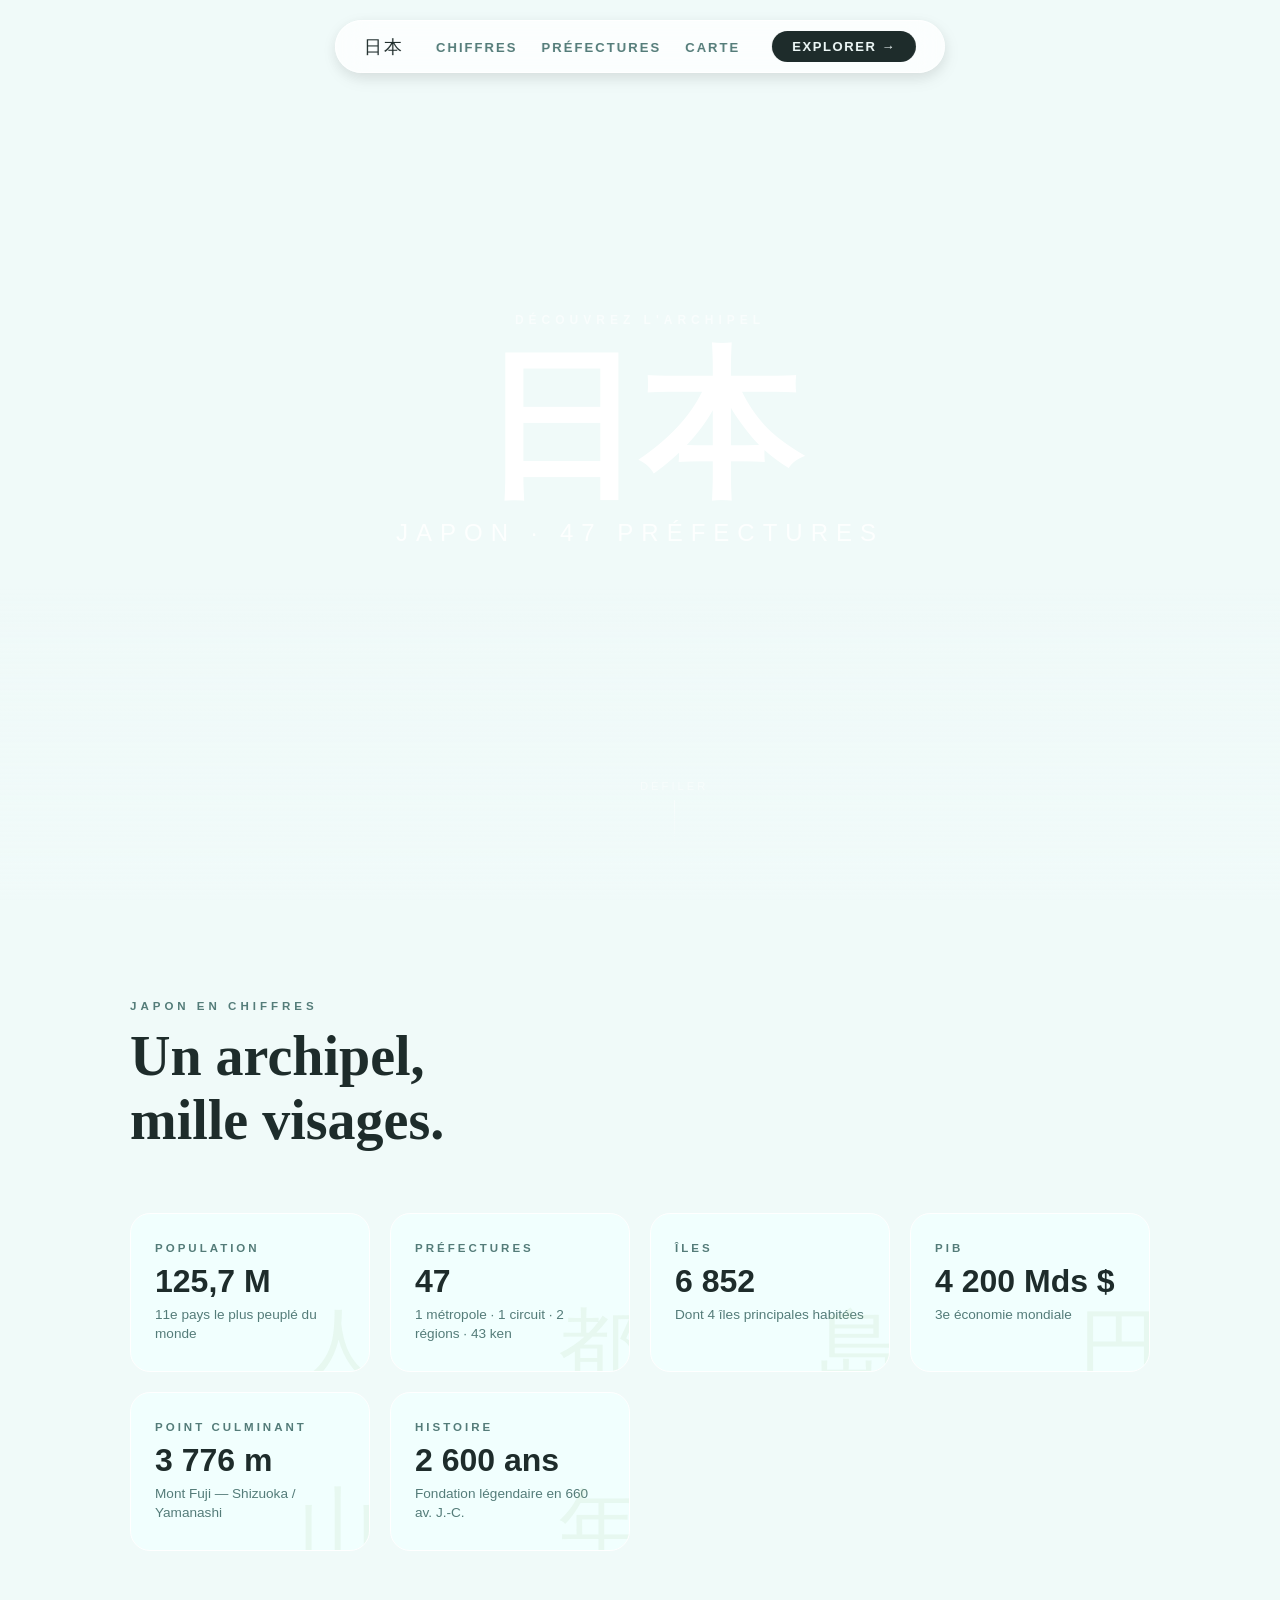
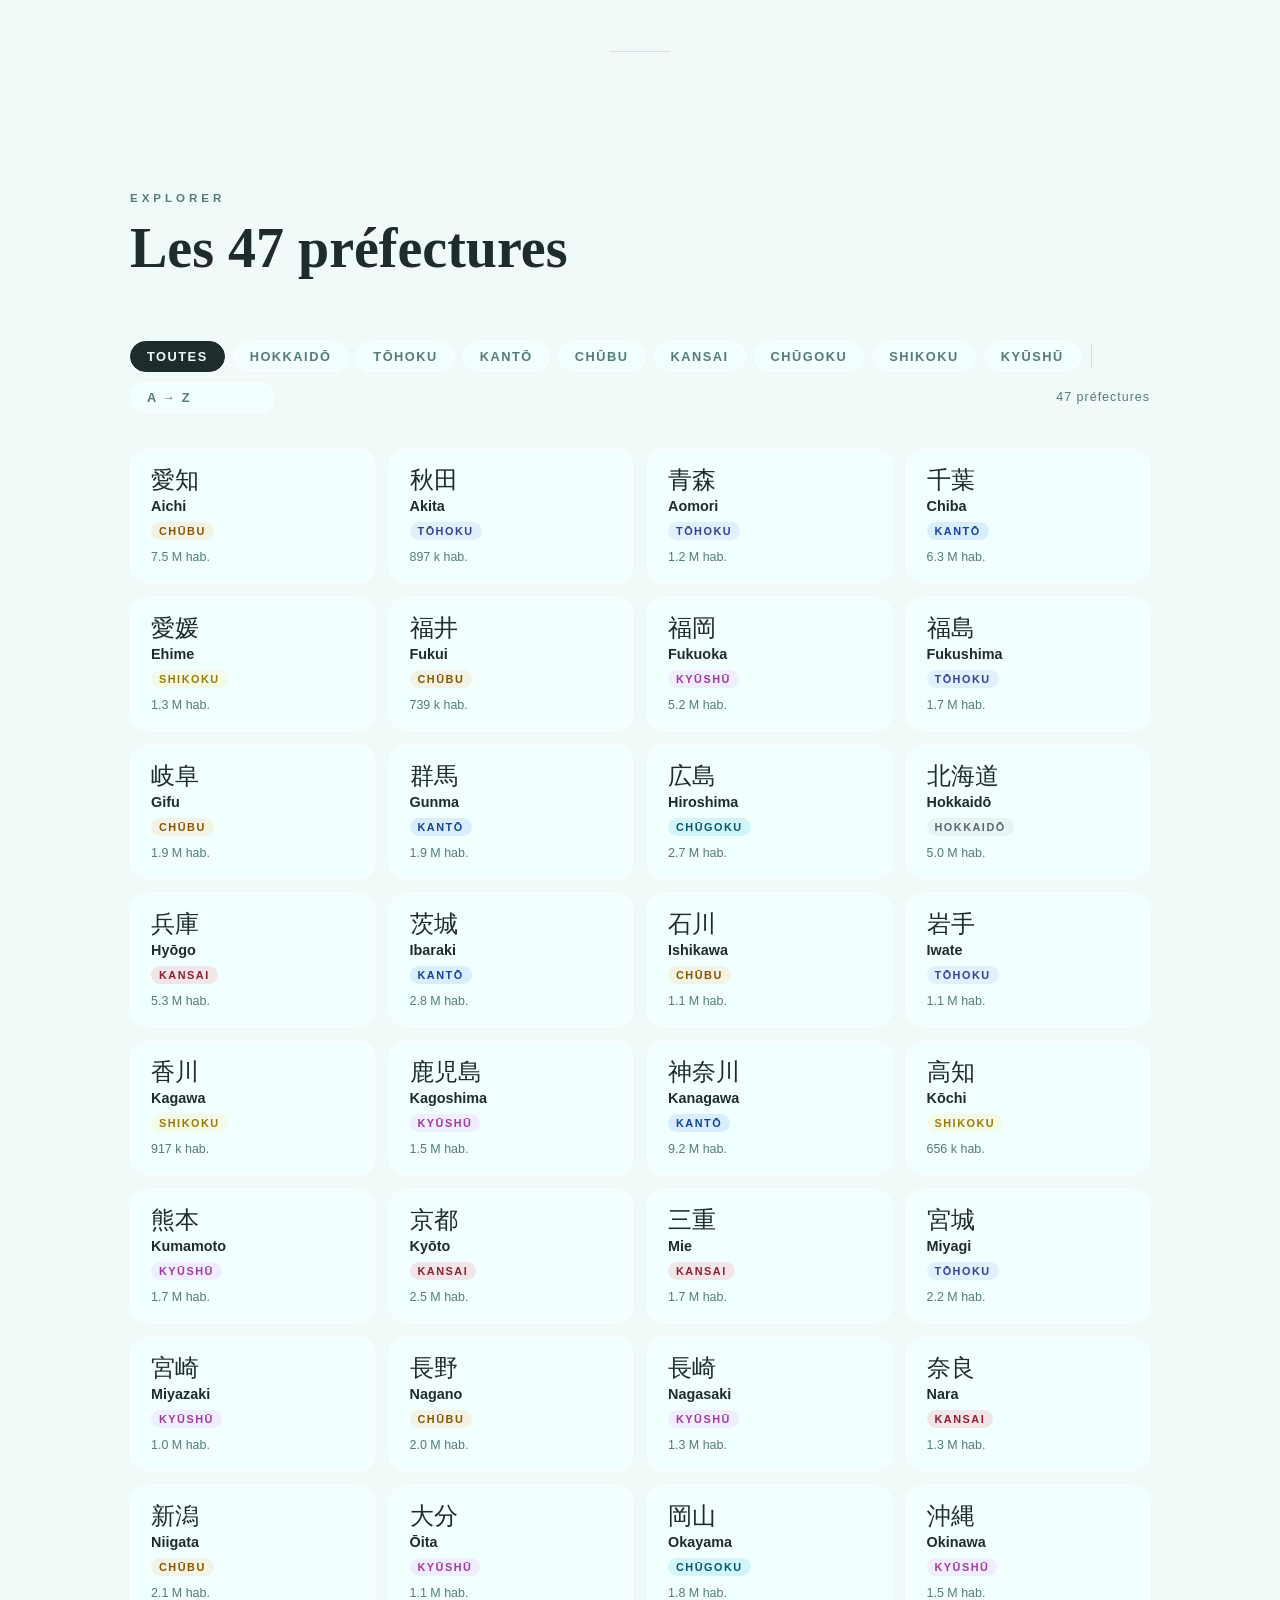
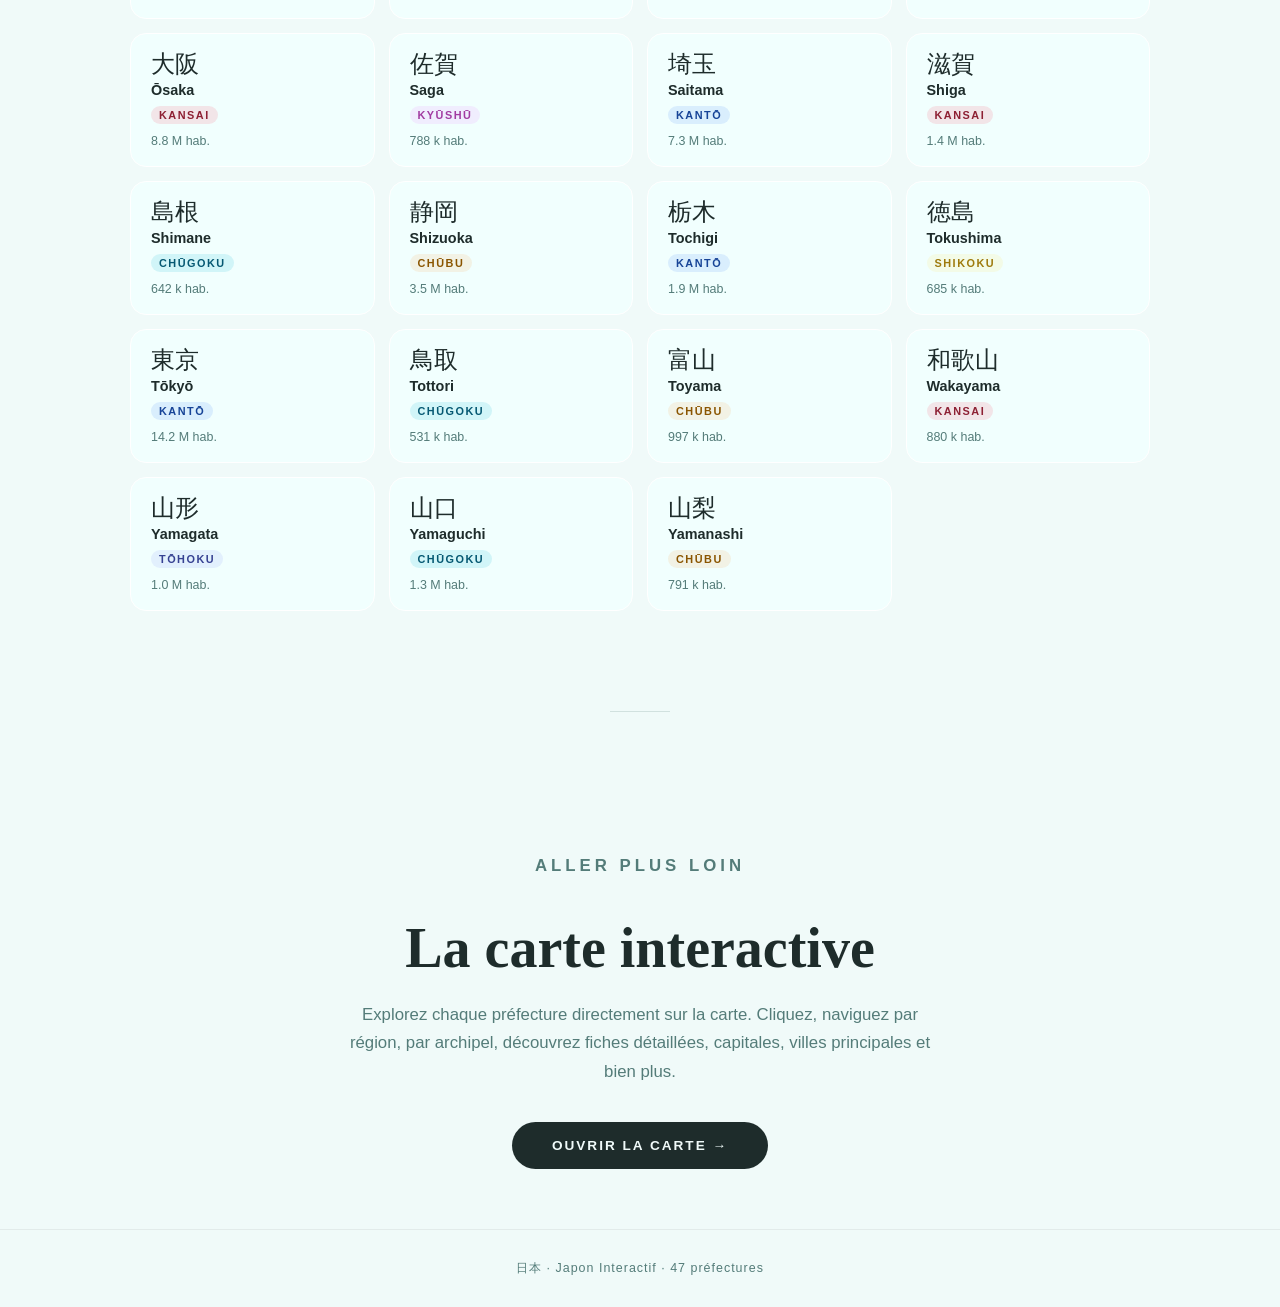
==== index.html @ 90b00345 "Update index.html" ====
<!DOCTYPE html>
<html lang="fr">
<head>
  <meta charset="UTF-8">
  <meta name="viewport" content="width=device-width, initial-scale=1.0">
  <title>日本 — Japon Interactif</title>
  <style>
    @font-face {
      font-family: 'Tsukuhoucustom';
      src: url('font/TsukuhouShogoMin-OFL.otf') format('truetype');
    }
    @font-face {
      font-family: 'Funnelsans';
      src: url('font/Funnelsans.ttf') format('truetype');
    }

    :root {
      --bg:         #f0faf9;
      --text:       #1e2c2b;
      --text-muted: #547c79;
      --card-bg:    #f1fffe;
      --btn-bg-box: #def3f1;
      --btn-border: 1.5px solid #ffffff;
      --nav-bg:     #ffffffbd;
      --nav-shadow: 0px 4px 15px #0001, 2px 6px 18px #0001;
      --accent:     #537e26;
      --accent-soft:#a1c48d;
      --gold:       #8f6b36;
      --gold-soft:  #e7d5b2;
    }

    * { margin: 0; padding: 0; box-sizing: border-box; }

    html { scroll-behavior: smooth; }

    body {
      font-family: 'Funnelsans', sans-serif;
      background: var(--bg);
      color: var(--text);
      overflow-x: hidden;
    }

    /* =============================================
       NAV FIXE
       ============================================= */
    .site-nav {
      position: fixed;
      top: 20px;
      left: 50%;
      transform: translateX(-50%);
      z-index: 9999;
      background: var(--nav-bg);
      backdrop-filter: blur(16px);
      -webkit-backdrop-filter: blur(16px);
      border: var(--btn-border);
      border-radius: 50px;
      padding: 10px 28px;
      display: flex;
      align-items: center;
      gap: 32px;
      box-shadow: var(--nav-shadow);
      transition: all 0.4s ease;
    }

    .nav-logo {
      font-family: 'Tsukuhoucustom', serif;
      font-size: 1.1rem;
      color: var(--text);
      text-decoration: none;
      letter-spacing: 2px;
    }

    .nav-links {
      display: flex;
      gap: 24px;
      list-style: none;
    }

    .nav-links a {
      font-size: 0.82rem;
      font-weight: 600;
      letter-spacing: 2px;
      text-transform: uppercase;
      color: var(--text-muted);
      text-decoration: none;
      transition: color 0.2s ease;
    }

    .nav-links a:hover { color: var(--text); }

    .nav-cta {
      font-size: 0.82rem;
      font-weight: 700;
      letter-spacing: 1.5px;
      text-transform: uppercase;
      color: var(--bg);
      background: var(--text);
      border: none;
      border-radius: 30px;
      padding: 8px 20px;
      cursor: pointer;
      text-decoration: none;
      transition: opacity 0.2s ease, transform 0.2s ease;
    }
    .nav-cta:hover { opacity: 0.85; transform: scale(0.98); }

    /* =============================================
       HERO — PARALLAX BLUR
       ============================================= */
    .hero {
      position: relative;
      height: 100vh;
      display: flex;
      flex-direction: column;
      align-items: center;
      justify-content: center;
      overflow: hidden;
    }

    .hero-bg {
      position: absolute;
      inset: -10%;
      background-image: url('https://images.unsplash.com/photo-1490806843957-31f4c9a91c65?w=1800&q=80');
      background-size: cover;
      background-position: center 30%;
      filter: blur(0px) brightness(0.62);
      transform: scale(1.15);
      transition: filter 0.1s linear;
      will-change: filter, transform;
    }

    /* Dégradé bas pour transition douce vers le contenu */
    .hero::after {
      content: '';
      position: absolute;
      bottom: 0;
      left: 0;
      right: 0;
      height: 35%;
      background: linear-gradient(to bottom, transparent, var(--bg));
      pointer-events: none;
    }

    .hero-content {
      position: relative;
      z-index: 2;
      text-align: center;
      padding: 0 20px;
    }

    .hero-eyebrow {
      font-size: 0.75rem;
      font-weight: 700;
      letter-spacing: 5px;
      text-transform: uppercase;
      color: rgba(255,255,255,0.6);
      margin-bottom: 20px;
      opacity: 0;
      transform: translateY(20px);
      animation: fadeUp 0.9s ease 0.2s forwards;
    }

    .hero-kanji {
      font-family: 'Tsukuhoucustom', serif;
      font-size: clamp(5rem, 15vw, 10rem);
      color: #ffffff;
      line-height: 1;
      margin-bottom: 12px;
      opacity: 0;
      transform: translateY(30px);
      animation: fadeUp 1s ease 0.4s forwards;
    }

    .hero-title {
      font-size: clamp(1rem, 3vw, 1.5rem);
      font-weight: 300;
      letter-spacing: 8px;
      text-transform: uppercase;
      color: rgba(255,255,255,0.85);
      margin-bottom: 40px;
      opacity: 0;
      transform: translateY(20px);
      animation: fadeUp 1s ease 0.6s forwards;
    }

    .hero-scroll-hint {
      position: absolute;
      bottom: 50px;
      left: 50%;
      transform: translateX(-50%);
      z-index: 2;
      display: flex;
      flex-direction: column;
      align-items: center;
      gap: 8px;
      opacity: 0;
      animation: fadeUp 1s ease 1.2s forwards;
    }

    .hero-scroll-hint span {
      font-size: 0.7rem;
      letter-spacing: 3px;
      text-transform: uppercase;
      color: rgba(255,255,255,0.5);
    }

    .scroll-line {
      width: 1px;
      height: 50px;
      background: linear-gradient(to bottom, rgba(255,255,255,0.5), transparent);
      animation: scrollPulse 2s ease-in-out infinite;
    }

    @keyframes scrollPulse {
      0%, 100% { opacity: 0.3; transform: scaleY(1); }
      50%       { opacity: 1;   transform: scaleY(1.15); }
    }

    @keyframes fadeUp {
      to { opacity: 1; transform: translateY(0); }
    }

    /* =============================================
       SECTION — STATS CHIFFRES CLÉS
       ============================================= */
    .section-stats {
      padding: 100px 40px;
      max-width: 1100px;
      margin: 0 auto;
    }

    .section-label {
      font-size: 0.72rem;
      font-weight: 700;
      letter-spacing: 4px;
      text-transform: uppercase;
      color: var(--text-muted);
      margin-bottom: 12px;
    }

    .section-title {
      font-family: 'Tsukuhoucustom', serif;
      font-size: clamp(2rem, 5vw, 3.5rem);
      color: var(--text);
      line-height: 1.15;
      margin-bottom: 60px;
    }

    .stats-cards {
      display: grid;
      grid-template-columns: repeat(auto-fit, minmax(200px, 1fr));
      gap: 20px;
    }

    .stat-card {
      background: var(--card-bg);
      border: var(--btn-border);
      border-radius: 20px;
      padding: 28px 24px;
      cursor: default;
      transition: transform 0.35s cubic-bezier(0.2, 0, 0.2, 1),
                  box-shadow 0.35s ease,
                  background 0.35s ease;
      position: relative;
      overflow: hidden;
    }

    .stat-card::before {
      content: attr(data-kanji);
      position: absolute;
      right: -10px;
      bottom: -15px;
      font-family: 'Tsukuhoucustom', serif;
      font-size: 5rem;
      color: var(--accent-soft);
      opacity: 0.12;
      pointer-events: none;
      transition: opacity 0.35s ease, transform 0.35s ease;
      line-height: 1;
    }

    .stat-card:hover {
      transform: translateY(-6px);
      box-shadow: 0 20px 50px rgba(0,0,0,0.08);
      background: white;
    }

    .stat-card:hover::before {
      opacity: 0.22;
      transform: scale(1.1) rotate(-3deg);
    }

    .stat-card-label {
      font-size: 0.72rem;
      font-weight: 700;
      letter-spacing: 3px;
      text-transform: uppercase;
      color: var(--text-muted);
      margin-bottom: 10px;
    }

    .stat-card-value {
      font-size: 2rem;
      font-weight: 600;
      color: var(--text);
      line-height: 1.1;
      margin-bottom: 6px;
    }

    .stat-card-sub {
      font-size: 0.85rem;
      color: var(--text-muted);
      line-height: 1.4;
    }

    /* =============================================
       SECTION — LISTE DES PRÉFECTURES
       ============================================= */
    .section-prefectures {
      padding: 80px 40px 100px;
      max-width: 1100px;
      margin: 0 auto;
    }

    .filters-bar {
      display: flex;
      flex-wrap: wrap;
      gap: 10px;
      margin-bottom: 36px;
      align-items: center;
    }

    .filter-group {
      display: flex;
      gap: 8px;
      flex-wrap: wrap;
    }

    .filter-btn {
      font-family: 'Funnelsans', sans-serif;
      font-size: 0.8rem;
      font-weight: 600;
      letter-spacing: 1.5px;
      text-transform: uppercase;
      color: var(--text-muted);
      background: var(--card-bg);
      border: var(--btn-border);
      border-radius: 30px;
      padding: 7px 16px;
      cursor: pointer;
      transition: all 0.2s ease;
    }

    .filter-btn:hover { color: var(--text); background: white; }
    .filter-btn.active {
      color: var(--bg);
      background: var(--text);
      border-color: var(--text);
    }

    .filter-sep {
      width: 1px;
      height: 24px;
      background: var(--text-muted);
      opacity: 0.2;
      align-self: center;
    }

    .sort-select {
      font-family: 'Funnelsans', sans-serif;
      font-size: 0.8rem;
      font-weight: 600;
      letter-spacing: 1.5px;
      text-transform: uppercase;
      color: var(--text-muted);
      background: var(--card-bg);
      border: var(--btn-border);
      border-radius: 30px;
      padding: 7px 16px;
      cursor: pointer;
      appearance: none;
      outline: none;
    }

    .pref-count {
      margin-left: auto;
      font-size: 0.78rem;
      color: var(--text-muted);
      letter-spacing: 1px;
    }

    /* Grille préfectures */
    .pref-grid {
      display: grid;
      grid-template-columns: repeat(auto-fill, minmax(200px, 1fr));
      gap: 14px;
    }

    .pref-item {
      background: var(--card-bg);
      border: var(--btn-border);
      border-radius: 16px;
      padding: 18px 20px;
      display: flex;
      flex-direction: column;
      gap: 6px;
      cursor: pointer;
      text-decoration: none;
      color: inherit;
      transition: transform 0.3s cubic-bezier(0.2, 0, 0.2, 1),
                  box-shadow 0.3s ease,
                  background 0.3s ease,
                  opacity 0.35s ease;
      position: relative;
      overflow: hidden;
    }

    .pref-item::after {
      content: '';
      position: absolute;
      left: 0; top: 0; bottom: 0;
      width: 3px;
      background: var(--accent-soft);
      opacity: 0;
      border-radius: 16px 0 0 16px;
      transition: opacity 0.2s ease;
    }

    .pref-item:hover {
      transform: translateY(-3px);
      box-shadow: 0 12px 30px rgba(0,0,0,0.07);
      background: white;
    }

    .pref-item:hover::after { opacity: 1; }

    .pref-item.hidden {
      opacity: 0;
      pointer-events: none;
      transform: scale(0.96);
    }

    .pref-kanji {
      font-family: 'Tsukuhoucustom', serif;
      font-size: 1.5rem;
      color: var(--text);
      line-height: 1;
    }

    .pref-romaji {
      font-size: 0.9rem;
      font-weight: 600;
      color: var(--text);
    }

    .pref-region-tag {
      font-size: 0.68rem;
      font-weight: 700;
      letter-spacing: 1.5px;
      text-transform: uppercase;
      padding: 3px 8px;
      border-radius: 20px;
      display: inline-block;
      width: fit-content;
      margin-top: 2px;
    }

    .pref-stats-mini {
      font-size: 0.78rem;
      color: var(--text-muted);
      margin-top: 4px;
    }

    /* Couleurs par région */
    .tag-Hokkaidō  { background: #a0aec022; color: #5d6672; }
    .tag-Tōhoku    { background: #818cf822; color: #364192; }
    .tag-Kantō     { background: #3b82f622; color: #174497; }
    .tag-Chūbu     { background: #f59e4222; color: #8a5500; }
    .tag-Kansai    { background: #f43f5e22; color: #8d2033; }
    .tag-Chūgoku   { background: #06b6d422; color: #055872; }
    .tag-Shikoku   { background: #ffe15522; color: #9e7a0c; }
    .tag-Kyūshū    { background: #e879f922; color: #a13ba1; }

    /* =============================================
       SECTION — TRANSITION VERS LA CARTE
       ============================================= */
    .section-carte-intro {
      padding: 80px 40px 60px;
      text-align: center;
      position: relative;
    }

    .carte-intro-inner {
      max-width: 600px;
      margin: 0 auto;
    }

    .carte-intro-inner .section-title {
      margin-bottom: 20px;
    }

    .carte-intro-inner p {
      font-size: 1.05rem;
      color: var(--text-muted);
      line-height: 1.7;
      margin-bottom: 36px;
    }

    .btn-explorer {
      display: inline-block;
      font-family: 'Funnelsans', sans-serif;
      font-size: 0.85rem;
      font-weight: 700;
      letter-spacing: 2px;
      text-transform: uppercase;
      color: var(--bg);
      background: var(--text);
      border: none;
      border-radius: 50px;
      padding: 16px 40px;
      cursor: pointer;
      text-decoration: none;
      transition: opacity 0.2s ease, transform 0.2s ease;
    }
    .btn-explorer:hover { opacity: 0.85; transform: scale(0.98); }

    /* =============================================
       SÉPARATEUR DÉCORATIF
       ============================================= */
    .sep-wave {
      width: 100%;
      overflow: hidden;
      line-height: 0;
      margin: 20px 0 0;
    }

    .sep-line {
      width: 60px;
      height: 1px;
      background: var(--text-muted);
      opacity: 0.2;
      margin: 0 auto 60px;
    }

    /* =============================================
       ANIMATIONS D'ENTRÉE AU SCROLL
       ============================================= */
    .reveal {
      opacity: 0;
      transform: translateY(30px);
      transition: opacity 0.7s ease, transform 0.7s ease;
    }
    .reveal.visible {
      opacity: 1;
      transform: translateY(0);
    }
    .reveal-delay-1 { transition-delay: 0.1s; }
    .reveal-delay-2 { transition-delay: 0.2s; }
    .reveal-delay-3 { transition-delay: 0.3s; }
    .reveal-delay-4 { transition-delay: 0.4s; }
    .reveal-delay-5 { transition-delay: 0.5s; }

    /* =============================================
       FOOTER LÉGER
       ============================================= */
    .site-footer {
      padding: 30px 40px;
      text-align: center;
      border-top: 1px solid rgba(0,0,0,0.06);
    }

    .site-footer p {
      font-size: 0.78rem;
      color: var(--text-muted);
      letter-spacing: 1px;
    }
  </style>
</head>
<body>

  <!-- NAV -->
  <nav class="site-nav">
    <a class="nav-logo" href="#">日本</a>
    <ul class="nav-links">
      <li><a href="#stats">Chiffres</a></li>
      <li><a href="#prefectures">Préfectures</a></li>
      <li><a href="carte.html">Carte</a></li>
    </ul>
    <a class="nav-cta" href="carte.html">Explorer →</a>
  </nav>

  <!-- =============================================
       HERO
       ============================================= -->
  <section class="hero" id="hero">
    <div class="hero-bg" id="heroBg"></div>

    <div class="hero-content">
      <p class="hero-eyebrow">Découvrez l'archipel</p>
      <h1 class="hero-kanji">日本</h1>
      <p class="hero-title">Japon · 47 Préfectures</p>
    </div>

    <div class="hero-scroll-hint">
      <span>Défiler</span>
      <div class="scroll-line"></div>
    </div>
  </section>

  <!-- =============================================
       STATS — CHIFFRES CLÉS
       ============================================= -->
  <section class="section-stats" id="stats">
    <p class="section-label reveal">Japon en chiffres</p>
    <h2 class="section-title reveal reveal-delay-1">Un archipel,<br>mille visages.</h2>

    <div class="stats-cards">
      <div class="stat-card reveal reveal-delay-1" data-kanji="人">
        <p class="stat-card-label">Population</p>
        <p class="stat-card-value">125,7 M</p>
        <p class="stat-card-sub">11e pays le plus peuplé du monde</p>
      </div>
      <div class="stat-card reveal reveal-delay-2" data-kanji="都">
        <p class="stat-card-label">Préfectures</p>
        <p class="stat-card-value">47</p>
        <p class="stat-card-sub">1 métropole · 1 circuit · 2 régions · 43 ken</p>
      </div>
      <div class="stat-card reveal reveal-delay-3" data-kanji="島">
        <p class="stat-card-label">Îles</p>
        <p class="stat-card-value">6 852</p>
        <p class="stat-card-sub">Dont 4 îles principales habitées</p>
      </div>
      <div class="stat-card reveal reveal-delay-4" data-kanji="円">
        <p class="stat-card-label">PIB</p>
        <p class="stat-card-value">4 200 Mds $</p>
        <p class="stat-card-sub">3e économie mondiale</p>
      </div>
      <div class="stat-card reveal reveal-delay-5" data-kanji="山">
        <p class="stat-card-label">Point culminant</p>
        <p class="stat-card-value">3 776 m</p>
        <p class="stat-card-sub">Mont Fuji — Shizuoka / Yamanashi</p>
      </div>
      <div class="stat-card reveal reveal-delay-2" data-kanji="年">
        <p class="stat-card-label">Histoire</p>
        <p class="stat-card-value">2 600 ans</p>
        <p class="stat-card-sub">Fondation légendaire en 660 av. J.-C.</p>
      </div>
    </div>
  </section>

  <div class="sep-line"></div>

  <!-- =============================================
       LISTE DES PRÉFECTURES
       ============================================= -->
  <section class="section-prefectures" id="prefectures">
    <p class="section-label reveal">Explorer</p>
    <h2 class="section-title reveal reveal-delay-1">Les 47 préfectures</h2>

    <div class="filters-bar reveal reveal-delay-2">
      <!-- Filtre région -->
      <div class="filter-group" id="regionFilters">
        <button class="filter-btn active" data-region="all">Toutes</button>
        <button class="filter-btn" data-region="Hokkaidō">Hokkaidō</button>
        <button class="filter-btn" data-region="Tōhoku">Tōhoku</button>
        <button class="filter-btn" data-region="Kantō">Kantō</button>
        <button class="filter-btn" data-region="Chūbu">Chūbu</button>
        <button class="filter-btn" data-region="Kansai">Kansai</button>
        <button class="filter-btn" data-region="Chūgoku">Chūgoku</button>
        <button class="filter-btn" data-region="Shikoku">Shikoku</button>
        <button class="filter-btn" data-region="Kyūshū">Kyūshū</button>
      </div>
      <div class="filter-sep"></div>
      <!-- Tri -->
      <select class="sort-select" id="sortSelect">
        <option value="alpha">A → Z</option>
        <option value="pop-desc">Population ↓</option>
        <option value="pop-asc">Population ↑</option>
        <option value="pib-desc">PIB ↓</option>
      </select>
      <span class="pref-count" id="prefCount">47 préfectures</span>
    </div>

    <div class="pref-grid" id="prefGrid"></div>
  </section>

  <div class="sep-line"></div>

  <!-- =============================================
       INTRO CARTE INTERACTIVE
       ============================================= -->
  <section class="section-carte-intro" id="carte-intro">
    <div class="carte-intro-inner">
      <p class="section-label reveal">Aller plus loin</p>
      <h2 class="section-title reveal reveal-delay-1">La carte interactive</h2>
      <p class="reveal reveal-delay-2">
        Explorez chaque préfecture directement sur la carte. Cliquez, naviguez par région, par archipel, découvrez fiches détaillées, capitales, villes principales et bien plus.
      </p>
      <a class="btn-explorer reveal reveal-delay-3" href="carte.html">Ouvrir la carte →</a>
    </div>
  </section>

  <!-- FOOTER -->
  <footer class="site-footer">
    <p>日本 · Japon Interactif · 47 préfectures</p>
  </footer>

  <!-- Données des préfectures -->
  <script src="data-prefectures.js"></script>

  <script>
    // =============================================
    // PARALLAX + BLUR AU SCROLL
    // =============================================
    const heroBg  = document.getElementById('heroBg');
    const heroEl  = document.querySelector('.hero');

    window.addEventListener('scroll', () => {
      const scrollY   = window.scrollY;
      const heroH     = heroEl.offsetHeight;
      const progress  = Math.min(scrollY / heroH, 1); // 0 → 1

      // Blur 0px → 14px
      const blur = progress * 14;
      // Légère translation parallax vers le haut
      const translateY = progress * 60;

      heroBg.style.filter    = `blur(${blur}px) brightness(${0.62 - progress * 0.15})`;
      heroBg.style.transform = `scale(1.15) translateY(${translateY}px)`;
    }, { passive: true });

    // =============================================
    // REVEAL AU SCROLL
    // =============================================
    const revealEls = document.querySelectorAll('.reveal');
    const observer  = new IntersectionObserver((entries) => {
      entries.forEach(e => {
        if (e.isIntersecting) {
          e.target.classList.add('visible');
          observer.unobserve(e.target);
        }
      });
    }, { threshold: 0.12 });

    revealEls.forEach(el => observer.observe(el));

    // =============================================
    // MAPPING RÉGION PAR PRÉFECTURE
    // =============================================
    const regionMapping = {
      'Hokkaidō': 'Hokkaidō',
      'Aomori': 'Tōhoku', 'Iwate': 'Tōhoku', 'Miyagi': 'Tōhoku',
      'Akita': 'Tōhoku', 'Yamagata': 'Tōhoku', 'Fukushima': 'Tōhoku',
      'Ibaraki': 'Kantō', 'Tochigi': 'Kantō', 'Gunma': 'Kantō',
      'Saitama': 'Kantō', 'Chiba': 'Kantō', 'Tōkyō': 'Kantō', 'Kanagawa': 'Kantō',
      'Niigata': 'Chūbu', 'Toyama': 'Chūbu', 'Ishikawa': 'Chūbu', 'Fukui': 'Chūbu',
      'Yamanashi': 'Chūbu', 'Nagano': 'Chūbu', 'Gifu': 'Chūbu',
      'Shizuoka': 'Chūbu', 'Aichi': 'Chūbu',
      'Mie': 'Kansai', 'Shiga': 'Kansai', 'Kyōto': 'Kansai',
      'Ōsaka': 'Kansai', 'Hyōgo': 'Kansai', 'Nara': 'Kansai', 'Wakayama': 'Kansai',
      'Tottori': 'Chūgoku', 'Shimane': 'Chūgoku', 'Okayama': 'Chūgoku',
      'Hiroshima': 'Chūgoku', 'Yamaguchi': 'Chūgoku',
      'Tokushima': 'Shikoku', 'Kagawa': 'Shikoku', 'Ehime': 'Shikoku', 'Kōchi': 'Shikoku',
      'Fukuoka': 'Kyūshū', 'Saga': 'Kyūshū', 'Nagasaki': 'Kyūshū',
      'Kumamoto': 'Kyūshū', 'Ōita': 'Kyūshū', 'Miyazaki': 'Kyūshū',
      'Kagoshima': 'Kyūshū', 'Okinawa': 'Kyūshū'
    };

    // =============================================
    // CONSTRUCTION DE LA GRILLE PRÉFECTURES
    // =============================================
    function parsePop(str) {
      return parseInt((str || '0').replace(/,/g, ''), 10);
    }

    function parsePib(str) {
      return parseInt((str || '0').replace(/\s|Mds\s?¥/g, ''), 10);
    }

    function formatPop(str) {
      const n = parsePop(str);
      return n >= 1000000
        ? (n / 1000000).toFixed(1) + ' M'
        : (n / 1000).toFixed(0) + ' k';
    }

    let currentRegion = 'all';
    let currentSort   = 'alpha';

    function buildGrid() {
      const grid = document.getElementById('prefGrid');
      const count = document.getElementById('prefCount');
      grid.innerHTML = '';

      // Récupérer et filtrer
      let prefs = Object.entries(prefecture_INFOS)
        .filter(([key]) => key !== 'Ryūkyū'); // exclure le doublon

      if (currentRegion !== 'all') {
        prefs = prefs.filter(([key]) => regionMapping[key] === currentRegion);
      }

      // Trier
      if (currentSort === 'alpha') {
        prefs.sort((a, b) => a[0].localeCompare(b[0]));
      } else if (currentSort === 'pop-desc') {
        prefs.sort((a, b) => parsePop(b[1].population) - parsePop(a[1].population));
      } else if (currentSort === 'pop-asc') {
        prefs.sort((a, b) => parsePop(a[1].population) - parsePop(b[1].population));
      } else if (currentSort === 'pib-desc') {
        prefs.sort((a, b) => parsePib(b[1].pib) - parsePib(a[1].pib));
      }

      count.textContent = `${prefs.length} préfecture${prefs.length > 1 ? 's' : ''}`;

      prefs.forEach(([key, info], i) => {
        const region = regionMapping[key] || '';
        const item   = document.createElement('a');
        item.className = 'pref-item';
        item.href      = `carte.html`;
        item.style.transitionDelay = `${Math.min(i * 0.02, 0.3)}s`;

        item.innerHTML = `
          <span class="pref-kanji">${info.kanji}</span>
          <span class="pref-romaji">${key}</span>
          <span class="pref-region-tag tag-${region}">${region}</span>
          <span class="pref-stats-mini">${formatPop(info.population)} hab.</span>
        `;

        grid.appendChild(item);

        // Déclencher l'animation d'entrée
        requestAnimationFrame(() => {
          requestAnimationFrame(() => item.classList.add('visible'));
        });
      });
    }

    // Filtres région
    document.getElementById('regionFilters').addEventListener('click', e => {
      const btn = e.target.closest('.filter-btn');
      if (!btn) return;
      document.querySelectorAll('#regionFilters .filter-btn').forEach(b => b.classList.remove('active'));
      btn.classList.add('active');
      currentRegion = btn.dataset.region;
      buildGrid();
    });

    // Tri
    document.getElementById('sortSelect').addEventListener('change', e => {
      currentSort = e.target.value;
      buildGrid();
    });

    // Premier rendu
    buildGrid();
  </script>
</body>
</html>
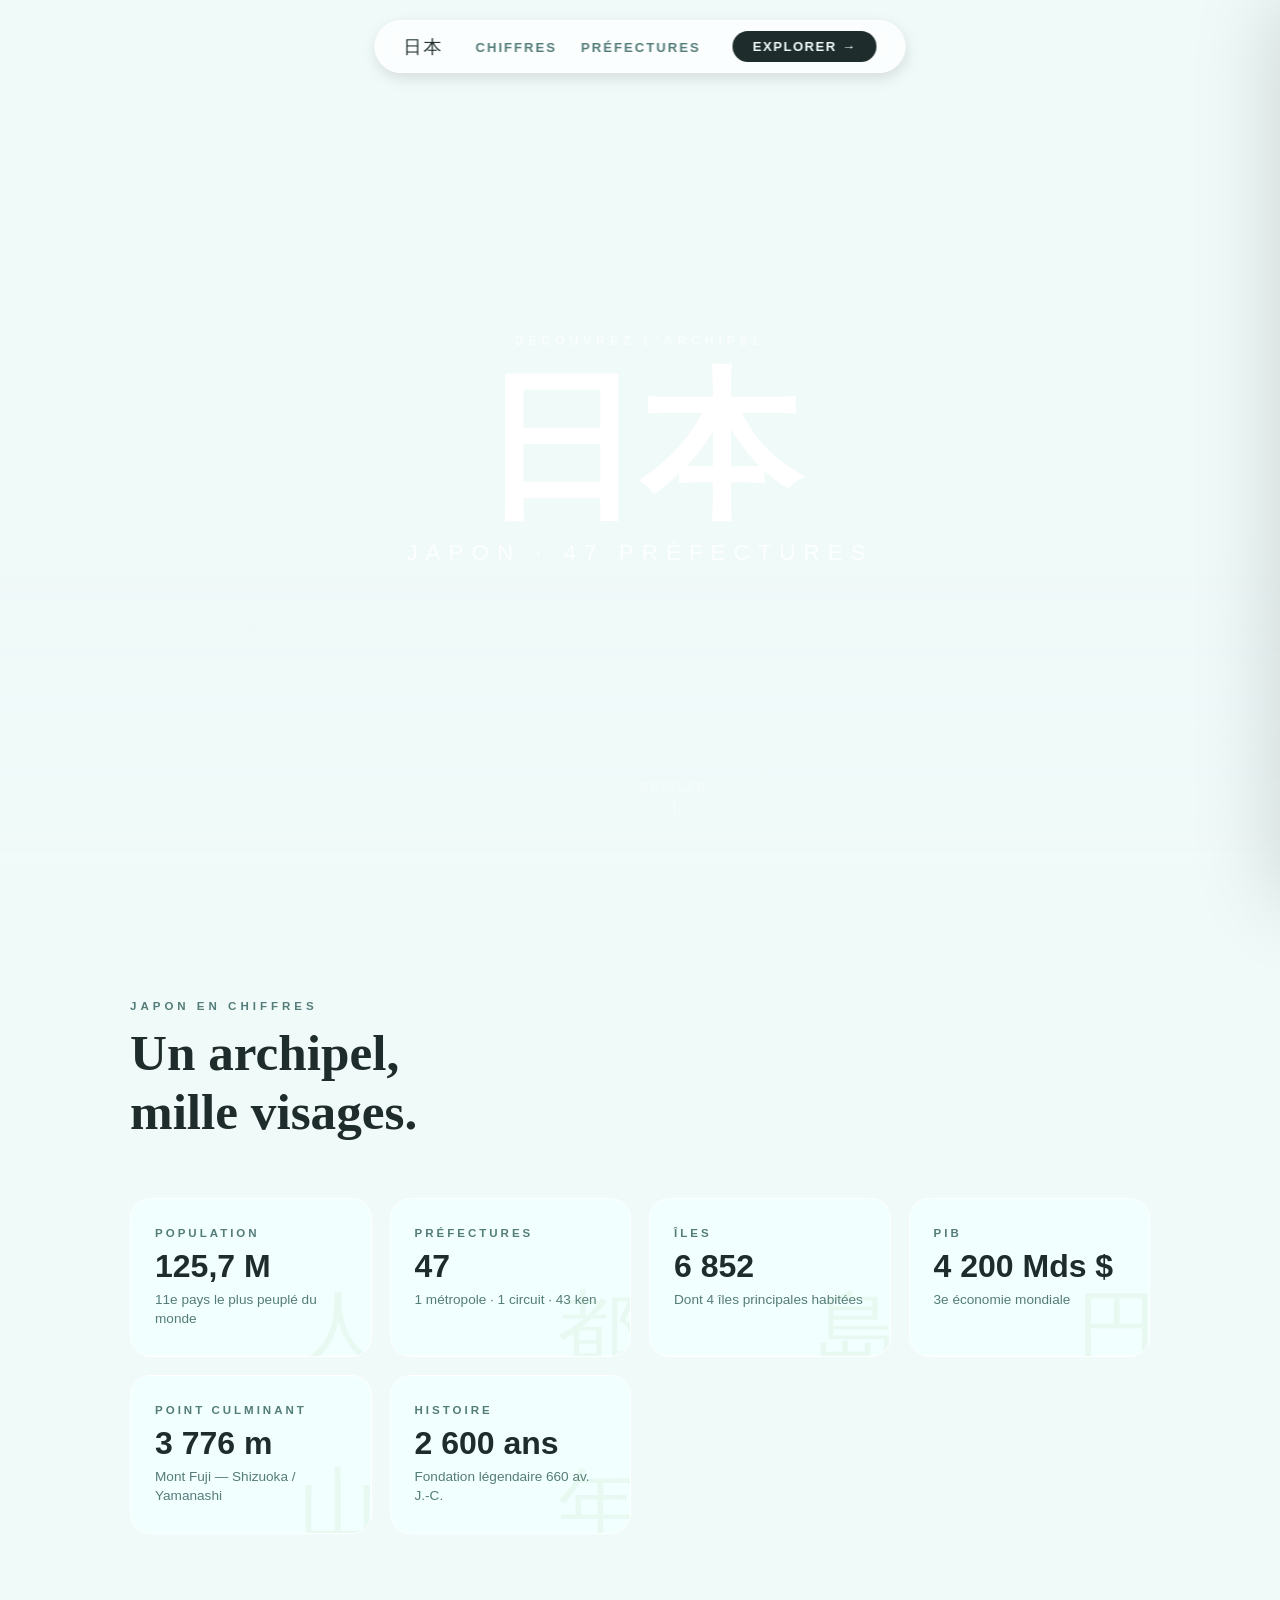
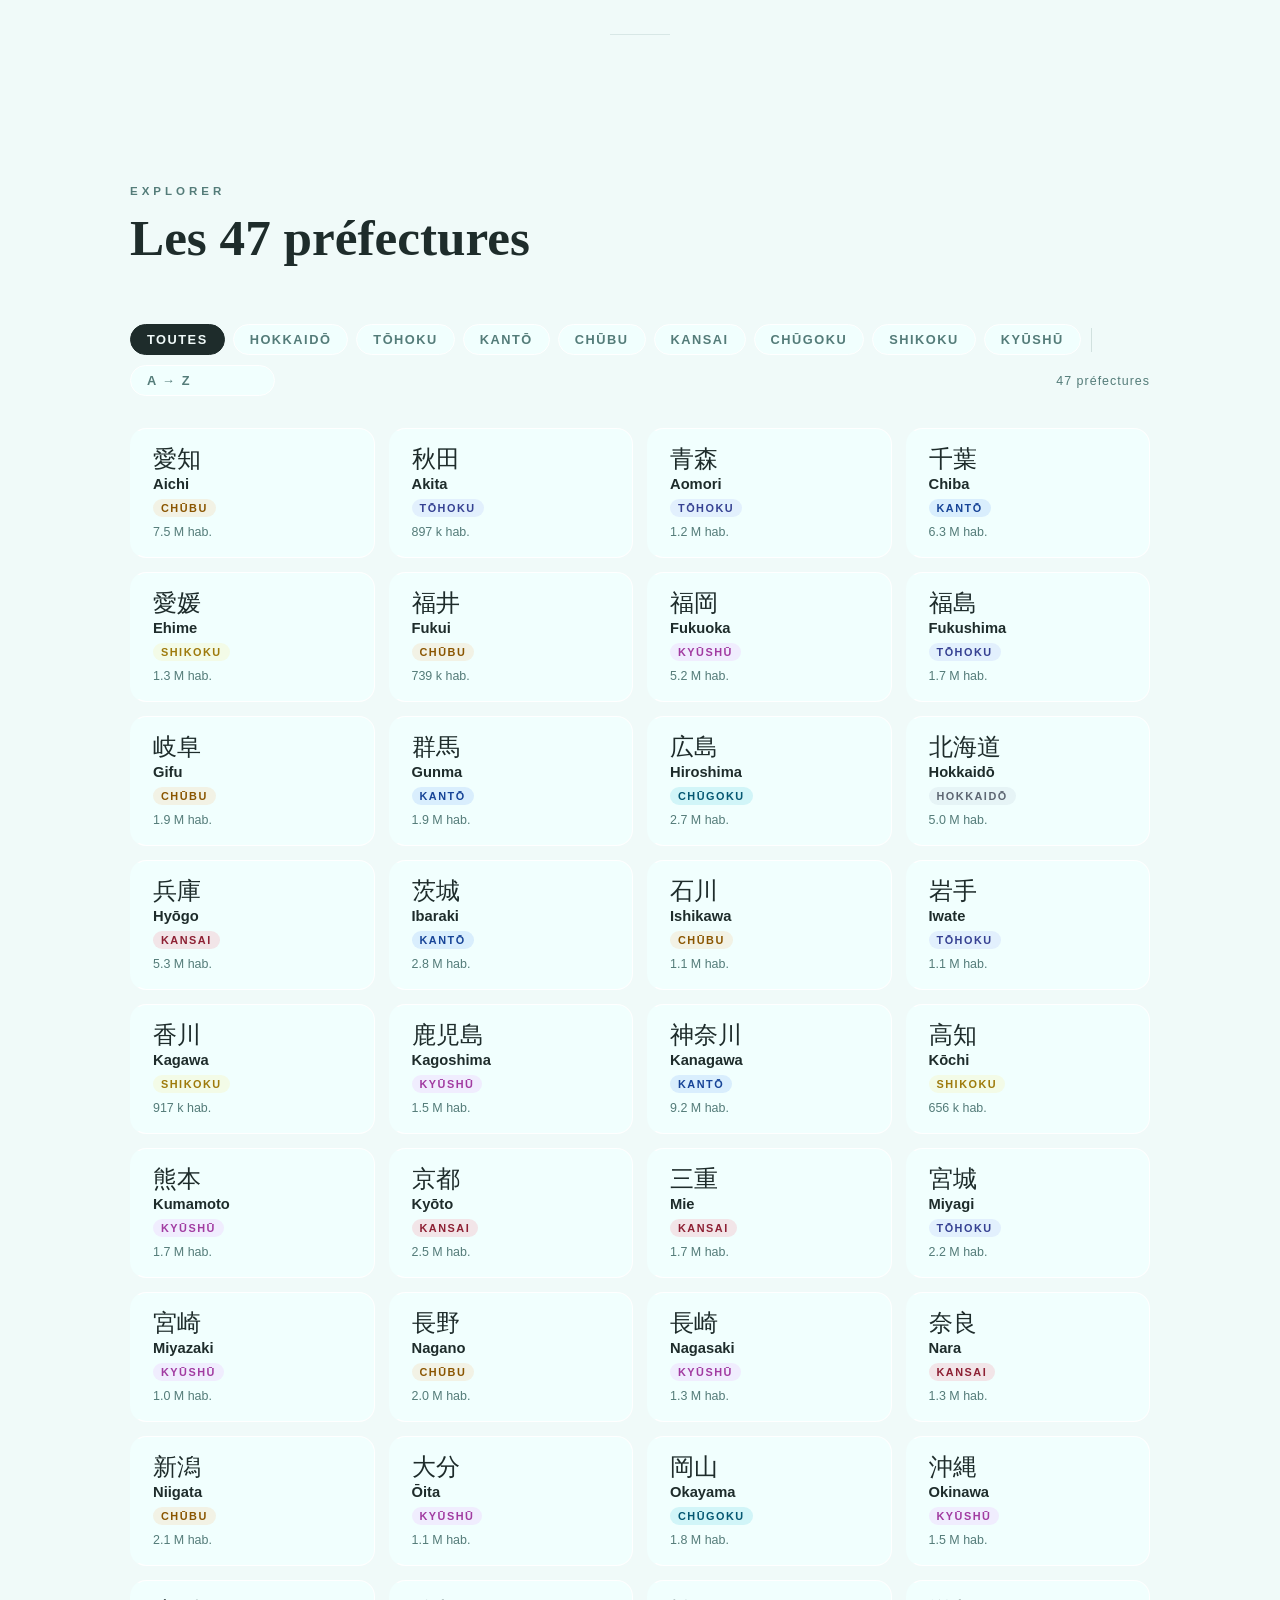
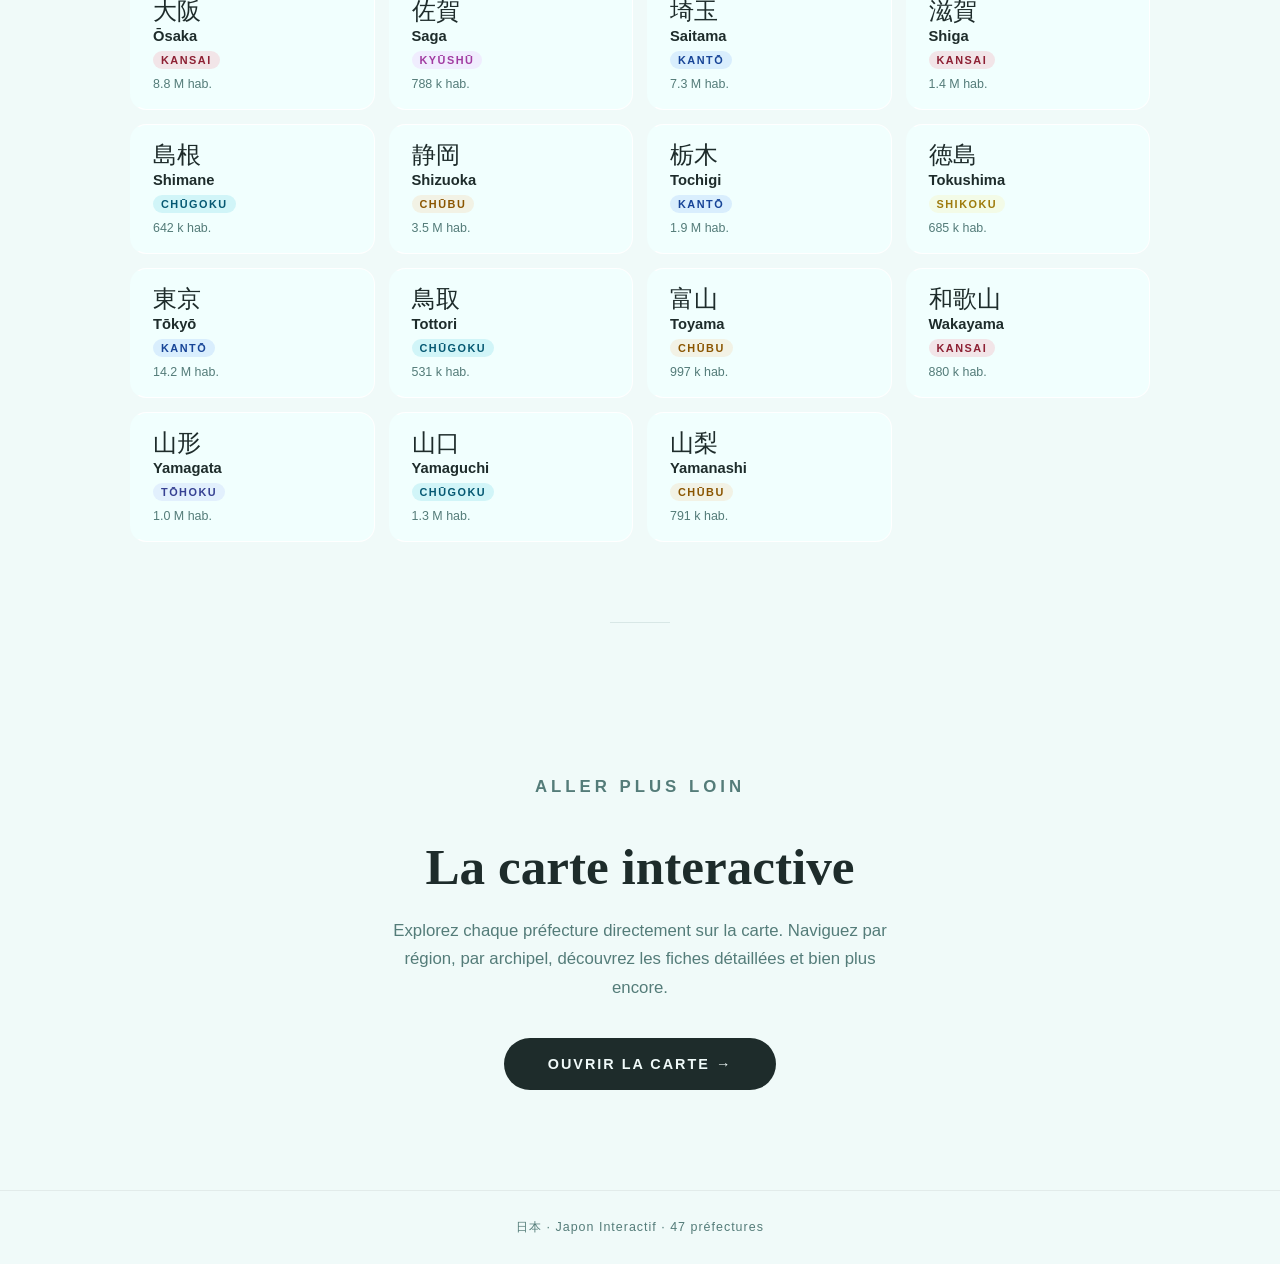
==== commit d3d9dda0: "Update index.html" ====
--- a/index.html
+++ b/index.html
@@ -5,16 +5,33 @@
   <meta name="viewport" content="width=device-width, initial-scale=1.0">
   <title>日本 — Japon Interactif</title>
   <style>
-    @font-face {
-      font-family: 'Tsukuhoucustom';
-      src: url('font/TsukuhouShogoMin-OFL.otf') format('truetype');
-    }
-    @font-face {
-      font-family: 'Funnelsans';
-      src: url('font/Funnelsans.ttf') format('truetype');
-    }
-
+    @font-face { font-family:'Tsukuhoucustom'; src:url('font/TsukuhouShogoMin-OFL.otf') format('truetype'); }
+    @font-face { font-family:'Funnelsans'; src:url('font/Funnelsans.ttf') format('truetype'); }
+
+    /* ═══════════════════════════════════════════════════════
+       CONFIGURATION IMAGE HERO — tout ce qu'il faut est ici
+       ═══════════════════════════════════════════════════════
+
+       --hero-image      : URL de l'image (locale ou web)
+       --hero-position   : point de focus de l'image
+                           ex: "center center", "center 20%", "left 40%"
+       --hero-zoom       : zoom initial (1 = pas de zoom, 1.05 = +5%)
+                           garder entre 1.0 et 1.1 pour éviter la pixellisation
+       --hero-brightness : luminosité du fond (0 = noir, 1 = plein)
+                           recommandé entre 0.5 et 0.7 pour que le texte soit lisible
+       --hero-parallax   : amplitude du défilement parallax en px
+                           0 = pas d'effet, 20 = léger, 50 = fort
+       --hero-blur-max   : flou maximum au bas du scroll (px)
+                           0 = pas de flou, 10 = subtil, 20 = fort
+    */
     :root {
+      --hero-image:      url('https://images.unsplash.com/photo-1520312501384-dbdb83a1cb11?q=80&w=1075&auto=format&fit=crop&ixlib=rb-4.1.0&ixid=M3wxMjA3fDB8MHxwaG90by1wYWdlfHx8fGVufDB8fHx8fA%3D%3D');
+      --hero-position:   center 30%;
+      --hero-zoom:       1;
+      --hero-brightness: 0.6;
+      --hero-parallax:   25;
+      --hero-blur-max:   12;
+    /* ═══════════════════════════════════════════════════════ */
       --bg:         #f0faf9;
       --text:       #1e2c2b;
       --text-muted: #547c79;
@@ -23,643 +40,228 @@
       --btn-border: 1.5px solid #ffffff;
       --nav-bg:     #ffffffbd;
       --nav-shadow: 0px 4px 15px #0001, 2px 6px 18px #0001;
-      --accent:     #537e26;
       --accent-soft:#a1c48d;
-      --gold:       #8f6b36;
-      --gold-soft:  #e7d5b2;
     }
 
-    * { margin: 0; padding: 0; box-sizing: border-box; }
-
-    html { scroll-behavior: smooth; }
-
-    body {
-      font-family: 'Funnelsans', sans-serif;
-      background: var(--bg);
-      color: var(--text);
-      overflow-x: hidden;
+    *, *::before, *::after { margin:0; padding:0; box-sizing:border-box; }
+    html { scroll-behavior:smooth; }
+    body { font-family:'Funnelsans',sans-serif; background:var(--bg); color:var(--text); overflow-x:hidden; }
+
+    /* PAGE TRANSITION */
+    #page-transition {
+      position:fixed; inset:0; background:#0a0e15; z-index:99999;
+      opacity:0; pointer-events:none;
+      transition:opacity 0.55s cubic-bezier(0.4,0,0.2,1);
     }
-
-    /* =============================================
-       NAV FIXE
-       ============================================= */
+    #page-transition.active { opacity:1; pointer-events:all; }
+
+    /* NAV */
     .site-nav {
-      position: fixed;
-      top: 20px;
-      left: 50%;
-      transform: translateX(-50%);
-      z-index: 9999;
-      background: var(--nav-bg);
-      backdrop-filter: blur(16px);
-      -webkit-backdrop-filter: blur(16px);
-      border: var(--btn-border);
-      border-radius: 50px;
-      padding: 10px 28px;
-      display: flex;
-      align-items: center;
-      gap: 32px;
-      box-shadow: var(--nav-shadow);
-      transition: all 0.4s ease;
+      position:fixed; top:20px; left:50%; transform:translateX(-50%);
+      z-index:9000; background:var(--nav-bg); backdrop-filter:blur(16px);
+      -webkit-backdrop-filter:blur(16px); border:var(--btn-border); border-radius:50px;
+      padding:10px 28px; display:flex; align-items:center; gap:32px;
+      box-shadow:var(--nav-shadow); transition:opacity 0.4s ease;
     }
-
-    .nav-logo {
-      font-family: 'Tsukuhoucustom', serif;
-      font-size: 1.1rem;
-      color: var(--text);
-      text-decoration: none;
-      letter-spacing: 2px;
-    }
-
-    .nav-links {
-      display: flex;
-      gap: 24px;
-      list-style: none;
-    }
-
-    .nav-links a {
-      font-size: 0.82rem;
-      font-weight: 600;
-      letter-spacing: 2px;
-      text-transform: uppercase;
-      color: var(--text-muted);
-      text-decoration: none;
-      transition: color 0.2s ease;
-    }
-
-    .nav-links a:hover { color: var(--text); }
-
-    .nav-cta {
-      font-size: 0.82rem;
-      font-weight: 700;
-      letter-spacing: 1.5px;
-      text-transform: uppercase;
-      color: var(--bg);
-      background: var(--text);
-      border: none;
-      border-radius: 30px;
-      padding: 8px 20px;
-      cursor: pointer;
-      text-decoration: none;
-      transition: opacity 0.2s ease, transform 0.2s ease;
-    }
-    .nav-cta:hover { opacity: 0.85; transform: scale(0.98); }
-
-    /* =============================================
-       HERO — PARALLAX BLUR
-       ============================================= */
-    .hero {
-      position: relative;
-      height: 100vh;
-      display: flex;
-      flex-direction: column;
-      align-items: center;
-      justify-content: center;
-      overflow: hidden;
-    }
-
-    .hero-bg {
-      position: absolute;
-      inset: -10%;
-      background-image: url('https://images.unsplash.com/photo-1490806843957-31f4c9a91c65?w=1800&q=80');
-      background-size: cover;
-      background-position: center 30%;
-      filter: blur(0px) brightness(0.62);
-      transform: scale(1.15);
-      transition: filter 0.1s linear;
-      will-change: filter, transform;
-    }
-
-    /* Dégradé bas pour transition douce vers le contenu */
-    .hero::after {
-      content: '';
-      position: absolute;
-      bottom: 0;
-      left: 0;
-      right: 0;
-      height: 35%;
-      background: linear-gradient(to bottom, transparent, var(--bg));
-      pointer-events: none;
-    }
-
-    .hero-content {
-      position: relative;
-      z-index: 2;
-      text-align: center;
-      padding: 0 20px;
-    }
-
-    .hero-eyebrow {
-      font-size: 0.75rem;
-      font-weight: 700;
-      letter-spacing: 5px;
-      text-transform: uppercase;
-      color: rgba(255,255,255,0.6);
-      margin-bottom: 20px;
-      opacity: 0;
-      transform: translateY(20px);
-      animation: fadeUp 0.9s ease 0.2s forwards;
-    }
-
-    .hero-kanji {
-      font-family: 'Tsukuhoucustom', serif;
-      font-size: clamp(5rem, 15vw, 10rem);
-      color: #ffffff;
-      line-height: 1;
-      margin-bottom: 12px;
-      opacity: 0;
-      transform: translateY(30px);
-      animation: fadeUp 1s ease 0.4s forwards;
-    }
-
-    .hero-title {
-      font-size: clamp(1rem, 3vw, 1.5rem);
-      font-weight: 300;
-      letter-spacing: 8px;
-      text-transform: uppercase;
-      color: rgba(255,255,255,0.85);
-      margin-bottom: 40px;
-      opacity: 0;
-      transform: translateY(20px);
-      animation: fadeUp 1s ease 0.6s forwards;
-    }
-
-    .hero-scroll-hint {
-      position: absolute;
-      bottom: 50px;
-      left: 50%;
-      transform: translateX(-50%);
-      z-index: 2;
-      display: flex;
-      flex-direction: column;
-      align-items: center;
-      gap: 8px;
-      opacity: 0;
-      animation: fadeUp 1s ease 1.2s forwards;
-    }
-
-    .hero-scroll-hint span {
-      font-size: 0.7rem;
-      letter-spacing: 3px;
-      text-transform: uppercase;
-      color: rgba(255,255,255,0.5);
-    }
-
-    .scroll-line {
-      width: 1px;
-      height: 50px;
-      background: linear-gradient(to bottom, rgba(255,255,255,0.5), transparent);
-      animation: scrollPulse 2s ease-in-out infinite;
-    }
-
-    @keyframes scrollPulse {
-      0%, 100% { opacity: 0.3; transform: scaleY(1); }
-      50%       { opacity: 1;   transform: scaleY(1.15); }
-    }
-
-    @keyframes fadeUp {
-      to { opacity: 1; transform: translateY(0); }
-    }
-
-    /* =============================================
-       SECTION — STATS CHIFFRES CLÉS
-       ============================================= */
-    .section-stats {
-      padding: 100px 40px;
-      max-width: 1100px;
-      margin: 0 auto;
-    }
-
-    .section-label {
-      font-size: 0.72rem;
-      font-weight: 700;
-      letter-spacing: 4px;
-      text-transform: uppercase;
-      color: var(--text-muted);
-      margin-bottom: 12px;
-    }
-
-    .section-title {
-      font-family: 'Tsukuhoucustom', serif;
-      font-size: clamp(2rem, 5vw, 3.5rem);
-      color: var(--text);
-      line-height: 1.15;
-      margin-bottom: 60px;
-    }
-
-    .stats-cards {
-      display: grid;
-      grid-template-columns: repeat(auto-fit, minmax(200px, 1fr));
-      gap: 20px;
-    }
-
-    .stat-card {
-      background: var(--card-bg);
-      border: var(--btn-border);
-      border-radius: 20px;
-      padding: 28px 24px;
-      cursor: default;
-      transition: transform 0.35s cubic-bezier(0.2, 0, 0.2, 1),
-                  box-shadow 0.35s ease,
-                  background 0.35s ease;
-      position: relative;
-      overflow: hidden;
-    }
-
-    .stat-card::before {
-      content: attr(data-kanji);
-      position: absolute;
-      right: -10px;
-      bottom: -15px;
-      font-family: 'Tsukuhoucustom', serif;
-      font-size: 5rem;
-      color: var(--accent-soft);
-      opacity: 0.12;
-      pointer-events: none;
-      transition: opacity 0.35s ease, transform 0.35s ease;
-      line-height: 1;
-    }
-
-    .stat-card:hover {
-      transform: translateY(-6px);
-      box-shadow: 0 20px 50px rgba(0,0,0,0.08);
-      background: white;
-    }
-
-    .stat-card:hover::before {
-      opacity: 0.22;
-      transform: scale(1.1) rotate(-3deg);
-    }
-
-    .stat-card-label {
-      font-size: 0.72rem;
-      font-weight: 700;
-      letter-spacing: 3px;
-      text-transform: uppercase;
-      color: var(--text-muted);
-      margin-bottom: 10px;
-    }
-
-    .stat-card-value {
-      font-size: 2rem;
-      font-weight: 600;
-      color: var(--text);
-      line-height: 1.1;
-      margin-bottom: 6px;
-    }
-
-    .stat-card-sub {
-      font-size: 0.85rem;
-      color: var(--text-muted);
-      line-height: 1.4;
-    }
-
-    /* =============================================
-       SECTION — LISTE DES PRÉFECTURES
-       ============================================= */
-    .section-prefectures {
-      padding: 80px 40px 100px;
-      max-width: 1100px;
-      margin: 0 auto;
-    }
-
-    .filters-bar {
-      display: flex;
-      flex-wrap: wrap;
-      gap: 10px;
-      margin-bottom: 36px;
-      align-items: center;
-    }
-
-    .filter-group {
-      display: flex;
-      gap: 8px;
-      flex-wrap: wrap;
-    }
-
-    .filter-btn {
-      font-family: 'Funnelsans', sans-serif;
-      font-size: 0.8rem;
-      font-weight: 600;
-      letter-spacing: 1.5px;
-      text-transform: uppercase;
-      color: var(--text-muted);
-      background: var(--card-bg);
-      border: var(--btn-border);
-      border-radius: 30px;
-      padding: 7px 16px;
-      cursor: pointer;
-      transition: all 0.2s ease;
-    }
-
-    .filter-btn:hover { color: var(--text); background: white; }
-    .filter-btn.active {
-      color: var(--bg);
-      background: var(--text);
-      border-color: var(--text);
-    }
-
-    .filter-sep {
-      width: 1px;
-      height: 24px;
-      background: var(--text-muted);
-      opacity: 0.2;
-      align-self: center;
-    }
-
-    .sort-select {
-      font-family: 'Funnelsans', sans-serif;
-      font-size: 0.8rem;
-      font-weight: 600;
-      letter-spacing: 1.5px;
-      text-transform: uppercase;
-      color: var(--text-muted);
-      background: var(--card-bg);
-      border: var(--btn-border);
-      border-radius: 30px;
-      padding: 7px 16px;
-      cursor: pointer;
-      appearance: none;
-      outline: none;
-    }
-
-    .pref-count {
-      margin-left: auto;
-      font-size: 0.78rem;
-      color: var(--text-muted);
-      letter-spacing: 1px;
-    }
-
-    /* Grille préfectures */
-    .pref-grid {
-      display: grid;
-      grid-template-columns: repeat(auto-fill, minmax(200px, 1fr));
-      gap: 14px;
-    }
-
-    .pref-item {
-      background: var(--card-bg);
-      border: var(--btn-border);
-      border-radius: 16px;
-      padding: 18px 20px;
-      display: flex;
-      flex-direction: column;
-      gap: 6px;
-      cursor: pointer;
-      text-decoration: none;
-      color: inherit;
-      transition: transform 0.3s cubic-bezier(0.2, 0, 0.2, 1),
-                  box-shadow 0.3s ease,
-                  background 0.3s ease,
-                  opacity 0.35s ease;
-      position: relative;
-      overflow: hidden;
-    }
-
-    .pref-item::after {
-      content: '';
-      position: absolute;
-      left: 0; top: 0; bottom: 0;
-      width: 3px;
-      background: var(--accent-soft);
-      opacity: 0;
-      border-radius: 16px 0 0 16px;
-      transition: opacity 0.2s ease;
-    }
-
-    .pref-item:hover {
-      transform: translateY(-3px);
-      box-shadow: 0 12px 30px rgba(0,0,0,0.07);
-      background: white;
-    }
-
-    .pref-item:hover::after { opacity: 1; }
-
-    .pref-item.hidden {
-      opacity: 0;
-      pointer-events: none;
-      transform: scale(0.96);
-    }
-
-    .pref-kanji {
-      font-family: 'Tsukuhoucustom', serif;
-      font-size: 1.5rem;
-      color: var(--text);
-      line-height: 1;
-    }
-
-    .pref-romaji {
-      font-size: 0.9rem;
-      font-weight: 600;
-      color: var(--text);
-    }
-
-    .pref-region-tag {
-      font-size: 0.68rem;
-      font-weight: 700;
-      letter-spacing: 1.5px;
-      text-transform: uppercase;
-      padding: 3px 8px;
-      border-radius: 20px;
-      display: inline-block;
-      width: fit-content;
-      margin-top: 2px;
-    }
-
-    .pref-stats-mini {
-      font-size: 0.78rem;
-      color: var(--text-muted);
-      margin-top: 4px;
-    }
-
-    /* Couleurs par région */
-    .tag-Hokkaidō  { background: #a0aec022; color: #5d6672; }
-    .tag-Tōhoku    { background: #818cf822; color: #364192; }
-    .tag-Kantō     { background: #3b82f622; color: #174497; }
-    .tag-Chūbu     { background: #f59e4222; color: #8a5500; }
-    .tag-Kansai    { background: #f43f5e22; color: #8d2033; }
-    .tag-Chūgoku   { background: #06b6d422; color: #055872; }
-    .tag-Shikoku   { background: #ffe15522; color: #9e7a0c; }
-    .tag-Kyūshū    { background: #e879f922; color: #a13ba1; }
-
-    /* =============================================
-       SECTION — TRANSITION VERS LA CARTE
-       ============================================= */
-    .section-carte-intro {
-      padding: 80px 40px 60px;
-      text-align: center;
-      position: relative;
-    }
-
-    .carte-intro-inner {
-      max-width: 600px;
-      margin: 0 auto;
-    }
-
-    .carte-intro-inner .section-title {
-      margin-bottom: 20px;
-    }
-
-    .carte-intro-inner p {
-      font-size: 1.05rem;
-      color: var(--text-muted);
-      line-height: 1.7;
-      margin-bottom: 36px;
-    }
-
-    .btn-explorer {
-      display: inline-block;
-      font-family: 'Funnelsans', sans-serif;
-      font-size: 0.85rem;
-      font-weight: 700;
-      letter-spacing: 2px;
-      text-transform: uppercase;
-      color: var(--bg);
-      background: var(--text);
-      border: none;
-      border-radius: 50px;
-      padding: 16px 40px;
-      cursor: pointer;
-      text-decoration: none;
-      transition: opacity 0.2s ease, transform 0.2s ease;
-    }
-    .btn-explorer:hover { opacity: 0.85; transform: scale(0.98); }
-
-    /* =============================================
-       SÉPARATEUR DÉCORATIF
-       ============================================= */
-    .sep-wave {
-      width: 100%;
-      overflow: hidden;
-      line-height: 0;
-      margin: 20px 0 0;
-    }
-
-    .sep-line {
-      width: 60px;
-      height: 1px;
-      background: var(--text-muted);
-      opacity: 0.2;
-      margin: 0 auto 60px;
-    }
-
-    /* =============================================
-       ANIMATIONS D'ENTRÉE AU SCROLL
-       ============================================= */
-    .reveal {
-      opacity: 0;
-      transform: translateY(30px);
-      transition: opacity 0.7s ease, transform 0.7s ease;
-    }
-    .reveal.visible {
-      opacity: 1;
-      transform: translateY(0);
-    }
-    .reveal-delay-1 { transition-delay: 0.1s; }
-    .reveal-delay-2 { transition-delay: 0.2s; }
-    .reveal-delay-3 { transition-delay: 0.3s; }
-    .reveal-delay-4 { transition-delay: 0.4s; }
-    .reveal-delay-5 { transition-delay: 0.5s; }
-
-    /* =============================================
-       FOOTER LÉGER
-       ============================================= */
-    .site-footer {
-      padding: 30px 40px;
-      text-align: center;
-      border-top: 1px solid rgba(0,0,0,0.06);
-    }
-
-    .site-footer p {
-      font-size: 0.78rem;
-      color: var(--text-muted);
-      letter-spacing: 1px;
-    }
+    .nav-logo { font-family:'Tsukuhoucustom',serif; font-size:1.1rem; color:var(--text); text-decoration:none; letter-spacing:2px; }
+    .nav-links { display:flex; gap:24px; list-style:none; }
+    .nav-links a { font-size:0.82rem; font-weight:600; letter-spacing:2px; text-transform:uppercase; color:var(--text-muted); text-decoration:none; transition:color 0.2s; }
+    .nav-links a:hover { color:var(--text); }
+    .nav-cta { font-size:0.82rem; font-weight:700; letter-spacing:1.5px; text-transform:uppercase; color:var(--bg); background:var(--text); border:none; border-radius:30px; padding:8px 20px; cursor:pointer; text-decoration:none; transition:opacity 0.2s,transform 0.2s; }
+    .nav-cta:hover { opacity:0.85; transform:scale(0.98); }
+
+    /* HERO */
+    .hero { position:relative; height:100vh; display:flex; flex-direction:column; align-items:center; justify-content:center; overflow:hidden; }
+    .hero-bg { position:absolute; inset:-3%; background-image:var(--hero-image); background-size:cover; background-position:var(--hero-position); filter:blur(0px) brightness(var(--hero-brightness)); transform:scale(var(--hero-zoom)); will-change:filter,transform; }
+    .hero::after { content:''; position:absolute; bottom:0; left:0; right:0; height:40%; background:linear-gradient(to bottom,transparent,var(--bg)); pointer-events:none; }
+    .hero-content { position:relative; z-index:2; text-align:center; padding:0 20px; }
+    .hero-eyebrow { font-size:0.75rem; font-weight:700; letter-spacing:5px; text-transform:uppercase; color:rgba(255,255,255,0.6); margin-bottom:20px; opacity:0; transform:translateY(20px); animation:fadeUp 0.9s ease 0.2s forwards; }
+    .hero-kanji { font-family:'Tsukuhoucustom',serif; font-size:clamp(5rem,15vw,10rem); color:#fff; line-height:1; margin-bottom:12px; opacity:0; transform:translateY(30px); animation:fadeUp 1s ease 0.4s forwards; }
+    .hero-title { font-size:clamp(1rem,3vw,1.4rem); font-weight:300; letter-spacing:8px; text-transform:uppercase; color:rgba(255,255,255,0.85); opacity:0; transform:translateY(20px); animation:fadeUp 1s ease 0.6s forwards; }
+    .hero-scroll-hint { position:absolute; bottom:50px; left:50%; transform:translateX(-50%); z-index:2; display:flex; flex-direction:column; align-items:center; gap:8px; opacity:0; animation:fadeUp 1s ease 1.2s forwards; }
+    .hero-scroll-hint span { font-size:0.7rem; letter-spacing:3px; text-transform:uppercase; color:rgba(255,255,255,0.5); }
+    .scroll-line { width:1px; height:50px; background:linear-gradient(to bottom,rgba(255,255,255,0.5),transparent); animation:scrollPulse 2s ease-in-out infinite; }
+    @keyframes scrollPulse { 0%,100%{opacity:0.3} 50%{opacity:1} }
+    @keyframes fadeUp { to{opacity:1;transform:translateY(0)} }
+
+    /* LAYOUT */
+    .section-inner { max-width:1100px; margin:0 auto; padding:100px 40px; }
+    .section-inner.tight { padding:80px 40px; }
+    .section-label { font-size:0.72rem; font-weight:700; letter-spacing:4px; text-transform:uppercase; color:var(--text-muted); margin-bottom:12px; }
+    .section-title { font-family:'Tsukuhoucustom',serif; font-size:clamp(2rem,5vw,3.2rem); color:var(--text); line-height:1.15; margin-bottom:56px; }
+    .sep-line { width:60px; height:1px; background:var(--text-muted); opacity:0.15; margin:0 auto 70px; }
+
+    /* STATS CARDS */
+    .stats-cards { display:grid; grid-template-columns:repeat(auto-fit,minmax(190px,1fr)); gap:18px; }
+    .stat-card { background:var(--card-bg); border:var(--btn-border); border-radius:20px; padding:28px 24px; cursor:default; transition:transform 0.35s cubic-bezier(0.2,0,0.2,1),box-shadow 0.35s ease,background 0.35s ease; position:relative; overflow:hidden; }
+    .stat-card::before { content:attr(data-kanji); position:absolute; right:-8px; bottom:-12px; font-family:'Tsukuhoucustom',serif; font-size:5rem; color:var(--accent-soft); opacity:0.1; pointer-events:none; transition:opacity 0.35s ease,transform 0.35s ease; line-height:1; }
+    .stat-card:hover { transform:translateY(-6px); box-shadow:0 20px 50px rgba(0,0,0,0.08); background:#fff; }
+    .stat-card:hover::before { opacity:0.2; transform:scale(1.1) rotate(-3deg); }
+    .stat-card-label { font-size:0.72rem; font-weight:700; letter-spacing:3px; text-transform:uppercase; color:var(--text-muted); margin-bottom:10px; }
+    .stat-card-value { font-size:2rem; font-weight:600; color:var(--text); line-height:1.1; margin-bottom:6px; }
+    .stat-card-sub { font-size:0.85rem; color:var(--text-muted); line-height:1.4; }
+
+    /* FILTRES */
+    .filters-bar { display:flex; flex-wrap:wrap; gap:10px; margin-bottom:32px; align-items:center; }
+    .filter-btn { font-family:'Funnelsans',sans-serif; font-size:0.8rem; font-weight:600; letter-spacing:1.5px; text-transform:uppercase; color:var(--text-muted); background:var(--card-bg); border:var(--btn-border); border-radius:30px; padding:7px 16px; cursor:pointer; transition:all 0.2s ease; }
+    .filter-btn:hover { color:var(--text); background:#fff; }
+    .filter-btn.active { color:var(--bg); background:var(--text); border-color:var(--text); }
+    .filter-sep { width:1px; height:24px; background:var(--text-muted); opacity:0.2; align-self:center; }
+    .sort-select { font-family:'Funnelsans',sans-serif; font-size:0.8rem; font-weight:600; letter-spacing:1.5px; text-transform:uppercase; color:var(--text-muted); background:var(--card-bg); border:var(--btn-border); border-radius:30px; padding:7px 16px; cursor:pointer; appearance:none; outline:none; }
+    .pref-count { margin-left:auto; font-size:0.78rem; color:var(--text-muted); letter-spacing:1px; }
+
+    /* GRILLE PRÉFECTURES */
+    .pref-grid { display:grid; grid-template-columns:repeat(auto-fill,minmax(200px,1fr)); gap:14px; }
+    .pref-item { background:var(--card-bg); border:var(--btn-border); border-left:3px solid transparent; border-radius:16px; padding:18px 20px; display:flex; flex-direction:column; gap:5px; cursor:pointer; transition:transform 0.3s cubic-bezier(0.2,0,0.2,1),box-shadow 0.3s ease,background 0.3s ease,border-left-color 0.3s ease; }
+    .pref-item:hover { transform:translateY(-4px); box-shadow:0 14px 35px rgba(0,0,0,0.08); background:#fff; border-left-color:var(--accent-soft); }
+    .pref-kanji { font-family:'Tsukuhoucustom',serif; font-size:1.5rem; color:var(--text); line-height:1; }
+    .pref-romaji { font-size:0.92rem; font-weight:600; color:var(--text); }
+    .pref-region-tag { font-size:0.68rem; font-weight:700; letter-spacing:1.5px; text-transform:uppercase; padding:3px 8px; border-radius:20px; display:inline-block; width:fit-content; margin-top:2px; }
+    .pref-stats-mini { font-size:0.78rem; color:var(--text-muted); margin-top:3px; }
+    .tag-Hokkaidō{background:#a0aec022;color:#5d6672}
+    .tag-Tōhoku{background:#818cf822;color:#364192}
+    .tag-Kantō{background:#3b82f622;color:#174497}
+    .tag-Chūbu{background:#f59e4222;color:#8a5500}
+    .tag-Kansai{background:#f43f5e22;color:#8d2033}
+    .tag-Chūgoku{background:#06b6d422;color:#055872}
+    .tag-Shikoku{background:#ffe15522;color:#9e7a0c}
+    .tag-Kyūshū{background:#e879f922;color:#a13ba1}
+
+    /* FICHE OVERLAY */
+    #fiche-overlay { position:fixed; inset:0; z-index:8000; display:flex; align-items:stretch; justify-content:flex-end; pointer-events:none; }
+    #fiche-overlay.open { pointer-events:all; }
+    .fiche-overlay-backdrop { position:absolute; inset:0; background:rgba(10,14,21,0); backdrop-filter:blur(0px); -webkit-backdrop-filter:blur(0px); transition:background 0.55s cubic-bezier(0.4,0,0.2,1),backdrop-filter 0.55s ease; }
+    #fiche-overlay.open .fiche-overlay-backdrop { background:rgba(10,14,21,0.5); backdrop-filter:blur(5px); -webkit-backdrop-filter:blur(5px); }
+    .fiche-panel { position:relative; z-index:1; width:min(520px,95vw); background:var(--bg); box-shadow:-30px 0 80px rgba(0,0,0,0.15); overflow-y:auto; overflow-x:hidden; scrollbar-width:none; transform:translateX(105%); transition:transform 0.6s cubic-bezier(0.4,0,0.2,1); }
+    .fiche-panel::-webkit-scrollbar { display:none; }
+    #fiche-overlay.open .fiche-panel { transform:translateX(0); }
+
+    /* Header panel */
+    .fiche-panel-header { position:sticky; top:0; z-index:10; background:var(--nav-bg); backdrop-filter:blur(16px); -webkit-backdrop-filter:blur(16px); border-bottom:1px solid rgba(0,0,0,0.07); padding:14px 24px; display:flex; align-items:center; gap:12px; }
+    .fiche-panel-close { width:34px; height:34px; border-radius:50%; background:var(--btn-bg-box); border:var(--btn-border); display:flex; align-items:center; justify-content:center; cursor:pointer; font-size:1rem; color:var(--text); transition:transform 0.2s,background 0.2s; flex-shrink:0; }
+    .fiche-panel-close:hover { transform:scale(1.1); background:#fff; }
+    .fiche-panel-nav { display:flex; align-items:center; gap:8px; margin-left:auto; }
+    .fiche-panel-nav-btn { width:30px; height:30px; border-radius:50%; background:var(--btn-bg-box); border:var(--btn-border); display:flex; align-items:center; justify-content:center; cursor:pointer; font-size:1rem; color:var(--text); transition:transform 0.2s; }
+    .fiche-panel-nav-btn:hover:not(:disabled) { transform:scale(1.1); }
+    .fiche-panel-nav-btn:disabled { opacity:0.25; cursor:not-allowed; filter:grayscale(1); }
+    .fiche-panel-counter { font-size:0.82rem; font-weight:600; color:var(--text-muted); min-width:46px; text-align:center; }
+    .fiche-cta-carte { font-size:0.75rem; font-weight:700; letter-spacing:1.5px; text-transform:uppercase; color:var(--bg); background:var(--text); border:none; border-radius:20px; padding:7px 14px; cursor:pointer; transition:opacity 0.2s,transform 0.2s; white-space:nowrap; }
+    .fiche-cta-carte:hover { opacity:0.85; transform:scale(0.97); }
+
+    /* Corps du panel */
+    .fiche-panel-body { padding:32px 36px 60px; transition:opacity 0.18s ease,transform 0.18s ease; }
+    .fiche-panel-body.out { opacity:0; transform:translateY(10px); }
+    .fiche-panel-drapeau { height:55px; width:auto; border-radius:4px; box-shadow:0 2px 8px rgba(0,0,0,0.15); border:1px solid rgba(0,0,0,0.08); margin-bottom:18px; display:none; }
+    .fiche-panel-titre { font-family:'Tsukuhoucustom',serif; font-size:3.8rem; color:var(--text); line-height:1; margin-bottom:6px; }
+    .fiche-panel-romaji { font-size:0.95rem; font-weight:500; color:var(--text-muted); margin-bottom:28px; letter-spacing:1px; }
+    .fiche-panel-stats { display:grid; grid-template-columns:1fr 1fr; gap:12px; margin-bottom:16px; }
+    .fps-item { background:var(--card-bg); border:var(--btn-border); border-radius:12px; padding:14px 16px; }
+    .fps-label { font-size:0.7rem; font-weight:700; letter-spacing:2px; text-transform:uppercase; color:var(--text-muted); margin-bottom:5px; }
+    .fps-value { font-size:1.2rem; font-weight:600; color:var(--text); }
+    .fiche-panel-villes { background:var(--card-bg); border:var(--btn-border); border-radius:12px; padding:16px 18px; margin-bottom:20px; }
+    .fpv-label { font-size:0.7rem; font-weight:700; letter-spacing:2px; text-transform:uppercase; color:var(--text-muted); margin-bottom:10px; }
+    .fpv-list { list-style:none; display:flex; flex-direction:column; gap:5px; }
+    .fpv-list li { font-size:1rem; font-weight:500; color:var(--text); padding:4px 0; border-bottom:1px solid rgba(0,0,0,0.05); }
+    .fpv-list li:last-child { border-bottom:none; }
+    .fiche-panel-desc { font-size:1rem; color:var(--text-muted); line-height:1.78; }
+
+    /* CTA CARTE */
+    .section-carte-cta { padding:80px 40px 100px; text-align:center; }
+    .section-carte-cta .section-title { margin-bottom:20px; }
+    .section-carte-cta p { font-size:1.05rem; color:var(--text-muted); line-height:1.7; margin-bottom:36px; max-width:520px; margin-left:auto; margin-right:auto; }
+    .btn-explorer { display:inline-block; font-family:'Funnelsans',sans-serif; font-size:0.9rem; font-weight:700; letter-spacing:2px; text-transform:uppercase; color:var(--bg); background:var(--text); border:none; border-radius:50px; padding:18px 44px; cursor:pointer; text-decoration:none; transition:opacity 0.2s,transform 0.2s; }
+    .btn-explorer:hover { opacity:0.85; transform:scale(0.98); }
+
+    /* FOOTER */
+    .site-footer { padding:28px 40px; text-align:center; border-top:1px solid rgba(0,0,0,0.06); }
+    .site-footer p { font-size:0.78rem; color:var(--text-muted); letter-spacing:1px; }
+
+    /* REVEAL */
+    .reveal { opacity:0; transform:translateY(28px); transition:opacity 0.7s ease,transform 0.7s ease; }
+    .reveal.visible { opacity:1; transform:translateY(0); }
+    .rd1{transition-delay:0.1s} .rd2{transition-delay:0.2s} .rd3{transition-delay:0.3s} .rd4{transition-delay:0.4s} .rd5{transition-delay:0.5s}
   </style>
 </head>
 <body>
 
-  <!-- NAV -->
-  <nav class="site-nav">
-    <a class="nav-logo" href="#">日本</a>
-    <ul class="nav-links">
-      <li><a href="#stats">Chiffres</a></li>
-      <li><a href="#prefectures">Préfectures</a></li>
-      <li><a href="carte.html">Carte</a></li>
-    </ul>
-    <a class="nav-cta" href="carte.html">Explorer →</a>
-  </nav>
-
-  <!-- =============================================
-       HERO
-       ============================================= -->
-  <section class="hero" id="hero">
-    <div class="hero-bg" id="heroBg"></div>
-
-    <div class="hero-content">
-      <p class="hero-eyebrow">Découvrez l'archipel</p>
-      <h1 class="hero-kanji">日本</h1>
-      <p class="hero-title">Japon · 47 Préfectures</p>
+<div id="page-transition"></div>
+
+<!-- FICHE OVERLAY -->
+<div id="fiche-overlay">
+  <div class="fiche-overlay-backdrop" id="ficheBackdrop"></div>
+  <div class="fiche-panel" id="fichePanel">
+    <div class="fiche-panel-header">
+      <button class="fiche-panel-close" id="ficheClose">✕</button>
+      <div class="fiche-panel-nav">
+        <button class="fiche-panel-nav-btn" id="ovPrev">‹</button>
+        <span class="fiche-panel-counter" id="ovCounter">1 / 47</span>
+        <button class="fiche-panel-nav-btn" id="ovNext">›</button>
+      </div>
+      <button class="fiche-cta-carte" id="ovCarteBtn">Voir sur la carte →</button>
     </div>
-
-    <div class="hero-scroll-hint">
-      <span>Défiler</span>
-      <div class="scroll-line"></div>
+    <div class="fiche-panel-body" id="fichePanelBody">
+      <img class="fiche-panel-drapeau" id="ovDrapeau" src="" alt="">
+      <h2 class="fiche-panel-titre" id="ovTitre"></h2>
+      <p class="fiche-panel-romaji" id="ovRomaji"></p>
+      <div class="fiche-panel-stats">
+        <div class="fps-item"><div class="fps-label">Capitale</div><div class="fps-value" id="ovCapitale"></div></div>
+        <div class="fps-item"><div class="fps-label">Population</div><div class="fps-value" id="ovPop"></div></div>
+      </div>
+      <div class="fiche-panel-villes" id="ovVillesBloc">
+        <div class="fpv-label">Villes principales</div>
+        <ul class="fpv-list" id="ovVilles"></ul>
+      </div>
+      <p class="fiche-panel-desc" id="ovDesc"></p>
     </div>
-  </section>
-
-  <!-- =============================================
-       STATS — CHIFFRES CLÉS
-       ============================================= -->
-  <section class="section-stats" id="stats">
+  </div>
+</div>
+
+<!-- NAV -->
+<nav class="site-nav" id="siteNav">
+  <a class="nav-logo" href="#">日本</a>
+  <ul class="nav-links">
+    <li><a href="#stats">Chiffres</a></li>
+    <li><a href="#prefectures">Préfectures</a></li>
+  </ul>
+  <a class="nav-cta" href="carte.html" id="navCarteCta">Explorer →</a>
+</nav>
+
+<!-- HERO -->
+<section class="hero" id="hero">
+  <div class="hero-bg" id="heroBg"></div>
+  <div class="hero-content">
+    <p class="hero-eyebrow">Découvrez l'archipel</p>
+    <h1 class="hero-kanji">日本</h1>
+    <p class="hero-title">Japon · 47 Préfectures</p>
+  </div>
+  <div class="hero-scroll-hint"><span>Défiler</span><div class="scroll-line"></div></div>
+</section>
+
+<!-- STATS -->
+<section id="stats">
+  <div class="section-inner">
     <p class="section-label reveal">Japon en chiffres</p>
-    <h2 class="section-title reveal reveal-delay-1">Un archipel,<br>mille visages.</h2>
-
+    <h2 class="section-title reveal rd1">Un archipel,<br>mille visages.</h2>
     <div class="stats-cards">
-      <div class="stat-card reveal reveal-delay-1" data-kanji="人">
-        <p class="stat-card-label">Population</p>
-        <p class="stat-card-value">125,7 M</p>
-        <p class="stat-card-sub">11e pays le plus peuplé du monde</p>
-      </div>
-      <div class="stat-card reveal reveal-delay-2" data-kanji="都">
-        <p class="stat-card-label">Préfectures</p>
-        <p class="stat-card-value">47</p>
-        <p class="stat-card-sub">1 métropole · 1 circuit · 2 régions · 43 ken</p>
-      </div>
-      <div class="stat-card reveal reveal-delay-3" data-kanji="島">
-        <p class="stat-card-label">Îles</p>
-        <p class="stat-card-value">6 852</p>
-        <p class="stat-card-sub">Dont 4 îles principales habitées</p>
-      </div>
-      <div class="stat-card reveal reveal-delay-4" data-kanji="円">
-        <p class="stat-card-label">PIB</p>
-        <p class="stat-card-value">4 200 Mds $</p>
-        <p class="stat-card-sub">3e économie mondiale</p>
-      </div>
-      <div class="stat-card reveal reveal-delay-5" data-kanji="山">
-        <p class="stat-card-label">Point culminant</p>
-        <p class="stat-card-value">3 776 m</p>
-        <p class="stat-card-sub">Mont Fuji — Shizuoka / Yamanashi</p>
-      </div>
-      <div class="stat-card reveal reveal-delay-2" data-kanji="年">
-        <p class="stat-card-label">Histoire</p>
-        <p class="stat-card-value">2 600 ans</p>
-        <p class="stat-card-sub">Fondation légendaire en 660 av. J.-C.</p>
-      </div>
+      <div class="stat-card reveal rd1" data-kanji="人"><p class="stat-card-label">Population</p><p class="stat-card-value">125,7 M</p><p class="stat-card-sub">11e pays le plus peuplé du monde</p></div>
+      <div class="stat-card reveal rd2" data-kanji="都"><p class="stat-card-label">Préfectures</p><p class="stat-card-value">47</p><p class="stat-card-sub">1 métropole · 1 circuit · 43 ken</p></div>
+      <div class="stat-card reveal rd3" data-kanji="島"><p class="stat-card-label">Îles</p><p class="stat-card-value">6 852</p><p class="stat-card-sub">Dont 4 îles principales habitées</p></div>
+      <div class="stat-card reveal rd4" data-kanji="円"><p class="stat-card-label">PIB</p><p class="stat-card-value">4 200 Mds $</p><p class="stat-card-sub">3e économie mondiale</p></div>
+      <div class="stat-card reveal rd5" data-kanji="山"><p class="stat-card-label">Point culminant</p><p class="stat-card-value">3 776 m</p><p class="stat-card-sub">Mont Fuji — Shizuoka / Yamanashi</p></div>
+      <div class="stat-card reveal rd2" data-kanji="年"><p class="stat-card-label">Histoire</p><p class="stat-card-value">2 600 ans</p><p class="stat-card-sub">Fondation légendaire 660 av. J.-C.</p></div>
     </div>
-  </section>
-
-  <div class="sep-line"></div>
-
-  <!-- =============================================
-       LISTE DES PRÉFECTURES
-       ============================================= -->
-  <section class="section-prefectures" id="prefectures">
+  </div>
+</section>
+
+<div class="sep-line"></div>
+
+<!-- PRÉFECTURES -->
+<section id="prefectures">
+  <div class="section-inner tight">
     <p class="section-label reveal">Explorer</p>
-    <h2 class="section-title reveal reveal-delay-1">Les 47 préfectures</h2>
-
-    <div class="filters-bar reveal reveal-delay-2">
-      <!-- Filtre région -->
-      <div class="filter-group" id="regionFilters">
+    <h2 class="section-title reveal rd1">Les 47 préfectures</h2>
+    <div class="filters-bar reveal rd2">
+      <div id="regionFilters" style="display:flex;gap:8px;flex-wrap:wrap;">
         <button class="filter-btn active" data-region="all">Toutes</button>
         <button class="filter-btn" data-region="Hokkaidō">Hokkaidō</button>
         <button class="filter-btn" data-region="Tōhoku">Tōhoku</button>
@@ -671,7 +273,6 @@
         <button class="filter-btn" data-region="Kyūshū">Kyūshū</button>
       </div>
       <div class="filter-sep"></div>
-      <!-- Tri -->
       <select class="sort-select" id="sortSelect">
         <option value="alpha">A → Z</option>
         <option value="pop-desc">Population ↓</option>
@@ -680,180 +281,173 @@
       </select>
       <span class="pref-count" id="prefCount">47 préfectures</span>
     </div>
-
     <div class="pref-grid" id="prefGrid"></div>
-  </section>
-
-  <div class="sep-line"></div>
-
-  <!-- =============================================
-       INTRO CARTE INTERACTIVE
-       ============================================= -->
-  <section class="section-carte-intro" id="carte-intro">
-    <div class="carte-intro-inner">
-      <p class="section-label reveal">Aller plus loin</p>
-      <h2 class="section-title reveal reveal-delay-1">La carte interactive</h2>
-      <p class="reveal reveal-delay-2">
-        Explorez chaque préfecture directement sur la carte. Cliquez, naviguez par région, par archipel, découvrez fiches détaillées, capitales, villes principales et bien plus.
-      </p>
-      <a class="btn-explorer reveal reveal-delay-3" href="carte.html">Ouvrir la carte →</a>
-    </div>
-  </section>
-
-  <!-- FOOTER -->
-  <footer class="site-footer">
-    <p>日本 · Japon Interactif · 47 préfectures</p>
-  </footer>
-
-  <!-- Données des préfectures -->
-  <script src="data-prefectures.js"></script>
-
-  <script>
-    // =============================================
-    // PARALLAX + BLUR AU SCROLL
-    // =============================================
-    const heroBg  = document.getElementById('heroBg');
-    const heroEl  = document.querySelector('.hero');
-
-    window.addEventListener('scroll', () => {
-      const scrollY   = window.scrollY;
-      const heroH     = heroEl.offsetHeight;
-      const progress  = Math.min(scrollY / heroH, 1); // 0 → 1
-
-      // Blur 0px → 14px
-      const blur = progress * 14;
-      // Légère translation parallax vers le haut
-      const translateY = progress * 60;
-
-      heroBg.style.filter    = `blur(${blur}px) brightness(${0.62 - progress * 0.15})`;
-      heroBg.style.transform = `scale(1.15) translateY(${translateY}px)`;
-    }, { passive: true });
-
-    // =============================================
-    // REVEAL AU SCROLL
-    // =============================================
-    const revealEls = document.querySelectorAll('.reveal');
-    const observer  = new IntersectionObserver((entries) => {
-      entries.forEach(e => {
-        if (e.isIntersecting) {
-          e.target.classList.add('visible');
-          observer.unobserve(e.target);
-        }
-      });
-    }, { threshold: 0.12 });
-
-    revealEls.forEach(el => observer.observe(el));
-
-    // =============================================
-    // MAPPING RÉGION PAR PRÉFECTURE
-    // =============================================
-    const regionMapping = {
-      'Hokkaidō': 'Hokkaidō',
-      'Aomori': 'Tōhoku', 'Iwate': 'Tōhoku', 'Miyagi': 'Tōhoku',
-      'Akita': 'Tōhoku', 'Yamagata': 'Tōhoku', 'Fukushima': 'Tōhoku',
-      'Ibaraki': 'Kantō', 'Tochigi': 'Kantō', 'Gunma': 'Kantō',
-      'Saitama': 'Kantō', 'Chiba': 'Kantō', 'Tōkyō': 'Kantō', 'Kanagawa': 'Kantō',
-      'Niigata': 'Chūbu', 'Toyama': 'Chūbu', 'Ishikawa': 'Chūbu', 'Fukui': 'Chūbu',
-      'Yamanashi': 'Chūbu', 'Nagano': 'Chūbu', 'Gifu': 'Chūbu',
-      'Shizuoka': 'Chūbu', 'Aichi': 'Chūbu',
-      'Mie': 'Kansai', 'Shiga': 'Kansai', 'Kyōto': 'Kansai',
-      'Ōsaka': 'Kansai', 'Hyōgo': 'Kansai', 'Nara': 'Kansai', 'Wakayama': 'Kansai',
-      'Tottori': 'Chūgoku', 'Shimane': 'Chūgoku', 'Okayama': 'Chūgoku',
-      'Hiroshima': 'Chūgoku', 'Yamaguchi': 'Chūgoku',
-      'Tokushima': 'Shikoku', 'Kagawa': 'Shikoku', 'Ehime': 'Shikoku', 'Kōchi': 'Shikoku',
-      'Fukuoka': 'Kyūshū', 'Saga': 'Kyūshū', 'Nagasaki': 'Kyūshū',
-      'Kumamoto': 'Kyūshū', 'Ōita': 'Kyūshū', 'Miyazaki': 'Kyūshū',
-      'Kagoshima': 'Kyūshū', 'Okinawa': 'Kyūshū'
-    };
-
-    // =============================================
-    // CONSTRUCTION DE LA GRILLE PRÉFECTURES
-    // =============================================
-    function parsePop(str) {
-      return parseInt((str || '0').replace(/,/g, ''), 10);
-    }
-
-    function parsePib(str) {
-      return parseInt((str || '0').replace(/\s|Mds\s?¥/g, ''), 10);
-    }
-
-    function formatPop(str) {
-      const n = parsePop(str);
-      return n >= 1000000
-        ? (n / 1000000).toFixed(1) + ' M'
-        : (n / 1000).toFixed(0) + ' k';
-    }
-
-    let currentRegion = 'all';
-    let currentSort   = 'alpha';
-
-    function buildGrid() {
-      const grid = document.getElementById('prefGrid');
-      const count = document.getElementById('prefCount');
-      grid.innerHTML = '';
-
-      // Récupérer et filtrer
-      let prefs = Object.entries(prefecture_INFOS)
-        .filter(([key]) => key !== 'Ryūkyū'); // exclure le doublon
-
-      if (currentRegion !== 'all') {
-        prefs = prefs.filter(([key]) => regionMapping[key] === currentRegion);
-      }
-
-      // Trier
-      if (currentSort === 'alpha') {
-        prefs.sort((a, b) => a[0].localeCompare(b[0]));
-      } else if (currentSort === 'pop-desc') {
-        prefs.sort((a, b) => parsePop(b[1].population) - parsePop(a[1].population));
-      } else if (currentSort === 'pop-asc') {
-        prefs.sort((a, b) => parsePop(a[1].population) - parsePop(b[1].population));
-      } else if (currentSort === 'pib-desc') {
-        prefs.sort((a, b) => parsePib(b[1].pib) - parsePib(a[1].pib));
-      }
-
-      count.textContent = `${prefs.length} préfecture${prefs.length > 1 ? 's' : ''}`;
-
-      prefs.forEach(([key, info], i) => {
-        const region = regionMapping[key] || '';
-        const item   = document.createElement('a');
-        item.className = 'pref-item';
-        item.href      = `carte.html`;
-        item.style.transitionDelay = `${Math.min(i * 0.02, 0.3)}s`;
-
-        item.innerHTML = `
-          <span class="pref-kanji">${info.kanji}</span>
-          <span class="pref-romaji">${key}</span>
-          <span class="pref-region-tag tag-${region}">${region}</span>
-          <span class="pref-stats-mini">${formatPop(info.population)} hab.</span>
-        `;
-
-        grid.appendChild(item);
-
-        // Déclencher l'animation d'entrée
-        requestAnimationFrame(() => {
-          requestAnimationFrame(() => item.classList.add('visible'));
-        });
-      });
-    }
-
-    // Filtres région
-    document.getElementById('regionFilters').addEventListener('click', e => {
-      const btn = e.target.closest('.filter-btn');
-      if (!btn) return;
-      document.querySelectorAll('#regionFilters .filter-btn').forEach(b => b.classList.remove('active'));
-      btn.classList.add('active');
-      currentRegion = btn.dataset.region;
-      buildGrid();
-    });
-
-    // Tri
-    document.getElementById('sortSelect').addEventListener('change', e => {
-      currentSort = e.target.value;
-      buildGrid();
-    });
-
-    // Premier rendu
-    buildGrid();
-  </script>
+  </div>
+</section>
+
+<div class="sep-line"></div>
+
+<!-- CTA CARTE -->
+<section class="section-carte-cta">
+  <p class="section-label reveal">Aller plus loin</p>
+  <h2 class="section-title reveal rd1">La carte interactive</h2>
+  <p class="reveal rd2">Explorez chaque préfecture directement sur la carte. Naviguez par région, par archipel, découvrez les fiches détaillées et bien plus encore.</p>
+  <a class="btn-explorer reveal rd3" href="carte.html" id="ctaCarteBtn">Ouvrir la carte →</a>
+</section>
+
+<footer class="site-footer">
+  <p>日本 · Japon Interactif · 47 préfectures</p>
+</footer>
+
+<script src="data-prefectures.js"></script>
+<script>
+// ── TRANSITION DE PAGE ──────────────────────────────────
+function naviguerVers(url) {
+  const ov = document.getElementById('page-transition');
+  ov.classList.add('active');
+  setTimeout(() => { window.location.href = url; }, 560);
+}
+['navCarteCta','ctaCarteBtn'].forEach(id => {
+  const el = document.getElementById(id);
+  if (el) el.addEventListener('click', e => { e.preventDefault(); naviguerVers(el.href); });
+});
+
+// ── FADE-IN À L'ARRIVÉE (depuis la carte) ───────────────
+window.addEventListener('pageshow', () => {
+  const ov = document.getElementById('page-transition');
+  ov.style.transition = 'none';
+  ov.style.opacity = '0';
+});
+
+// ── PARALLAX HERO ───────────────────────────────────────
+const heroBg  = document.getElementById('heroBg');
+const heroEl  = document.getElementById('hero');
+const cssVars = getComputedStyle(document.documentElement);
+const heroZoom      = parseFloat(cssVars.getPropertyValue('--hero-zoom').trim())      || 1.02;
+const heroParallax  = parseFloat(cssVars.getPropertyValue('--hero-parallax').trim())  || 25;
+const heroBlurMax   = parseFloat(cssVars.getPropertyValue('--hero-blur-max').trim())  || 12;
+const heroBrightness= parseFloat(cssVars.getPropertyValue('--hero-brightness').trim())|| 0.6;
+
+window.addEventListener('scroll', () => {
+  const p = Math.min(window.scrollY / heroEl.offsetHeight, 1);
+  const blur       = p * heroBlurMax;
+  const brightness = heroBrightness - p * 0.15;
+  const translateY = p * heroParallax;
+  heroBg.style.filter    = `blur(${blur}px) brightness(${brightness})`;
+  heroBg.style.transform = `scale(${heroZoom}) translateY(${translateY}px)`;
+}, { passive:true });
+
+// ── REVEAL SCROLL ───────────────────────────────────────
+const obs = new IntersectionObserver(entries => {
+  entries.forEach(e => { if (e.isIntersecting) { e.target.classList.add('visible'); obs.unobserve(e.target); } });
+}, { threshold:0.1 });
+document.querySelectorAll('.reveal').forEach(el => obs.observe(el));
+
+// ── DONNÉES ─────────────────────────────────────────────
+const regionMap = {
+  'Hokkaidō':'Hokkaidō',
+  'Aomori':'Tōhoku','Iwate':'Tōhoku','Miyagi':'Tōhoku','Akita':'Tōhoku','Yamagata':'Tōhoku','Fukushima':'Tōhoku',
+  'Ibaraki':'Kantō','Tochigi':'Kantō','Gunma':'Kantō','Saitama':'Kantō','Chiba':'Kantō','Tōkyō':'Kantō','Kanagawa':'Kantō',
+  'Niigata':'Chūbu','Toyama':'Chūbu','Ishikawa':'Chūbu','Fukui':'Chūbu','Yamanashi':'Chūbu','Nagano':'Chūbu','Gifu':'Chūbu','Shizuoka':'Chūbu','Aichi':'Chūbu',
+  'Mie':'Kansai','Shiga':'Kansai','Kyōto':'Kansai','Ōsaka':'Kansai','Hyōgo':'Kansai','Nara':'Kansai','Wakayama':'Kansai',
+  'Tottori':'Chūgoku','Shimane':'Chūgoku','Okayama':'Chūgoku','Hiroshima':'Chūgoku','Yamaguchi':'Chūgoku',
+  'Tokushima':'Shikoku','Kagawa':'Shikoku','Ehime':'Shikoku','Kōchi':'Shikoku',
+  'Fukuoka':'Kyūshū','Saga':'Kyūshū','Nagasaki':'Kyūshū','Kumamoto':'Kyūshū','Ōita':'Kyūshū','Miyazaki':'Kyūshū','Kagoshima':'Kyūshū','Okinawa':'Kyūshū'
+};
+const parsePop = s => parseInt((s||'0').replace(/,/g,''),10);
+const parsePib = s => parseInt((s||'0').replace(/\s|Mds\s?¥/g,''),10);
+const fmtPop   = s => { const n=parsePop(s); return n>=1e6?(n/1e6).toFixed(1)+' M':(n/1e3).toFixed(0)+' k'; };
+
+// ── GRILLE ──────────────────────────────────────────────
+let curRegion = 'all', curSort = 'alpha', filteredKeys = [], curOvIdx = 0;
+
+function getList() {
+  let p = Object.entries(prefecture_INFOS).filter(([k]) => k !== 'Ryūkyū');
+  if (curRegion !== 'all') p = p.filter(([k]) => regionMap[k] === curRegion);
+  if (curSort==='alpha')    p.sort((a,b)=>a[0].localeCompare(b[0]));
+  if (curSort==='pop-desc') p.sort((a,b)=>parsePop(b[1].population)-parsePop(a[1].population));
+  if (curSort==='pop-asc')  p.sort((a,b)=>parsePop(a[1].population)-parsePop(b[1].population));
+  if (curSort==='pib-desc') p.sort((a,b)=>parsePib(b[1].pib)-parsePib(a[1].pib));
+  return p;
+}
+
+function buildGrid() {
+  const grid=document.getElementById('prefGrid'), count=document.getElementById('prefCount');
+  grid.innerHTML='';
+  const prefs=getList(); filteredKeys=prefs.map(([k])=>k);
+  count.textContent=`${prefs.length} préfecture${prefs.length>1?'s':''}`;
+  prefs.forEach(([key,info],i) => {
+    const region=regionMap[key]||'';
+    const el=document.createElement('div');
+    el.className='pref-item'; el.dataset.key=key;
+    el.innerHTML=`<span class="pref-kanji">${info.kanji}</span><span class="pref-romaji">${key}</span><span class="pref-region-tag tag-${region}">${region}</span><span class="pref-stats-mini">${fmtPop(info.population)} hab.</span>`;
+    el.addEventListener('click', () => ouvrirOverlay(filteredKeys.indexOf(key)));
+    grid.appendChild(el);
+  });
+}
+
+document.getElementById('regionFilters').addEventListener('click', e => {
+  const b=e.target.closest('.filter-btn'); if(!b) return;
+  document.querySelectorAll('#regionFilters .filter-btn').forEach(x=>x.classList.remove('active'));
+  b.classList.add('active'); curRegion=b.dataset.region; buildGrid();
+});
+document.getElementById('sortSelect').addEventListener('change', e => { curSort=e.target.value; buildGrid(); });
+
+// ── FICHE OVERLAY ───────────────────────────────────────
+const overlay   = document.getElementById('fiche-overlay');
+const panelBody = document.getElementById('fichePanelBody');
+const siteNav   = document.getElementById('siteNav');
+
+function ouvrirOverlay(idx) {
+  curOvIdx=idx; remplirOverlay(idx);
+  overlay.classList.add('open');
+  document.body.style.overflow='hidden';
+  siteNav.style.opacity='0'; siteNav.style.pointerEvents='none';
+}
+
+function fermerOverlay() {
+  overlay.classList.remove('open');
+  document.body.style.overflow='';
+  siteNav.style.opacity='1'; siteNav.style.pointerEvents='';
+}
+
+function remplirOverlay(idx, animate=false) {
+  const key=filteredKeys[idx], info=prefecture_INFOS[key];
+  if (!info) return;
+  const fill=()=>{
+    document.getElementById('ovTitre').textContent   = info.kanji;
+    document.getElementById('ovRomaji').textContent  = `${key}${info.hiragana?' — '+info.hiragana:''}`;
+    document.getElementById('ovCapitale').textContent= info.capitale||'N/A';
+    document.getElementById('ovPop').textContent     = info.population||'N/A';
+    document.getElementById('ovDesc').textContent    = info.desc||'';
+    const dr=document.getElementById('ovDrapeau');
+    dr.src=`drapeaux/${key}.svg`; dr.style.display='block';
+    const vl=document.getElementById('ovVilles'), vb=document.getElementById('ovVillesBloc');
+    if (info.villes?.length) { vl.innerHTML=info.villes.map(v=>`<li>${v}</li>`).join(''); vb.style.display='block'; }
+    else vb.style.display='none';
+    document.getElementById('ovCounter').textContent=`${idx+1} / ${filteredKeys.length}`;
+    document.getElementById('ovPrev').disabled = idx===0;
+    document.getElementById('ovNext').disabled = idx===filteredKeys.length-1;
+  };
+  if (animate) {
+    panelBody.classList.add('out');
+    setTimeout(()=>{ fill(); panelBody.classList.remove('out'); }, 200);
+  } else { fill(); }
+}
+
+document.getElementById('ficheClose').addEventListener('click', fermerOverlay);
+document.getElementById('ficheBackdrop').addEventListener('click', fermerOverlay);
+document.getElementById('ovPrev').addEventListener('click', ()=>{ if(curOvIdx>0){ curOvIdx--; remplirOverlay(curOvIdx,true); }});
+document.getElementById('ovNext').addEventListener('click', ()=>{ if(curOvIdx<filteredKeys.length-1){ curOvIdx++; remplirOverlay(curOvIdx,true); }});
+document.getElementById('ovCarteBtn').addEventListener('click', ()=>naviguerVers('carte.html'));
+document.addEventListener('keydown', e => {
+  if (!overlay.classList.contains('open')) return;
+  if (e.key==='Escape') fermerOverlay();
+  if (e.key==='ArrowLeft'  && curOvIdx>0)                    { curOvIdx--; remplirOverlay(curOvIdx,true); }
+  if (e.key==='ArrowRight' && curOvIdx<filteredKeys.length-1) { curOvIdx++; remplirOverlay(curOvIdx,true); }
+});
+
+buildGrid();
+</script>
 </body>
 </html>
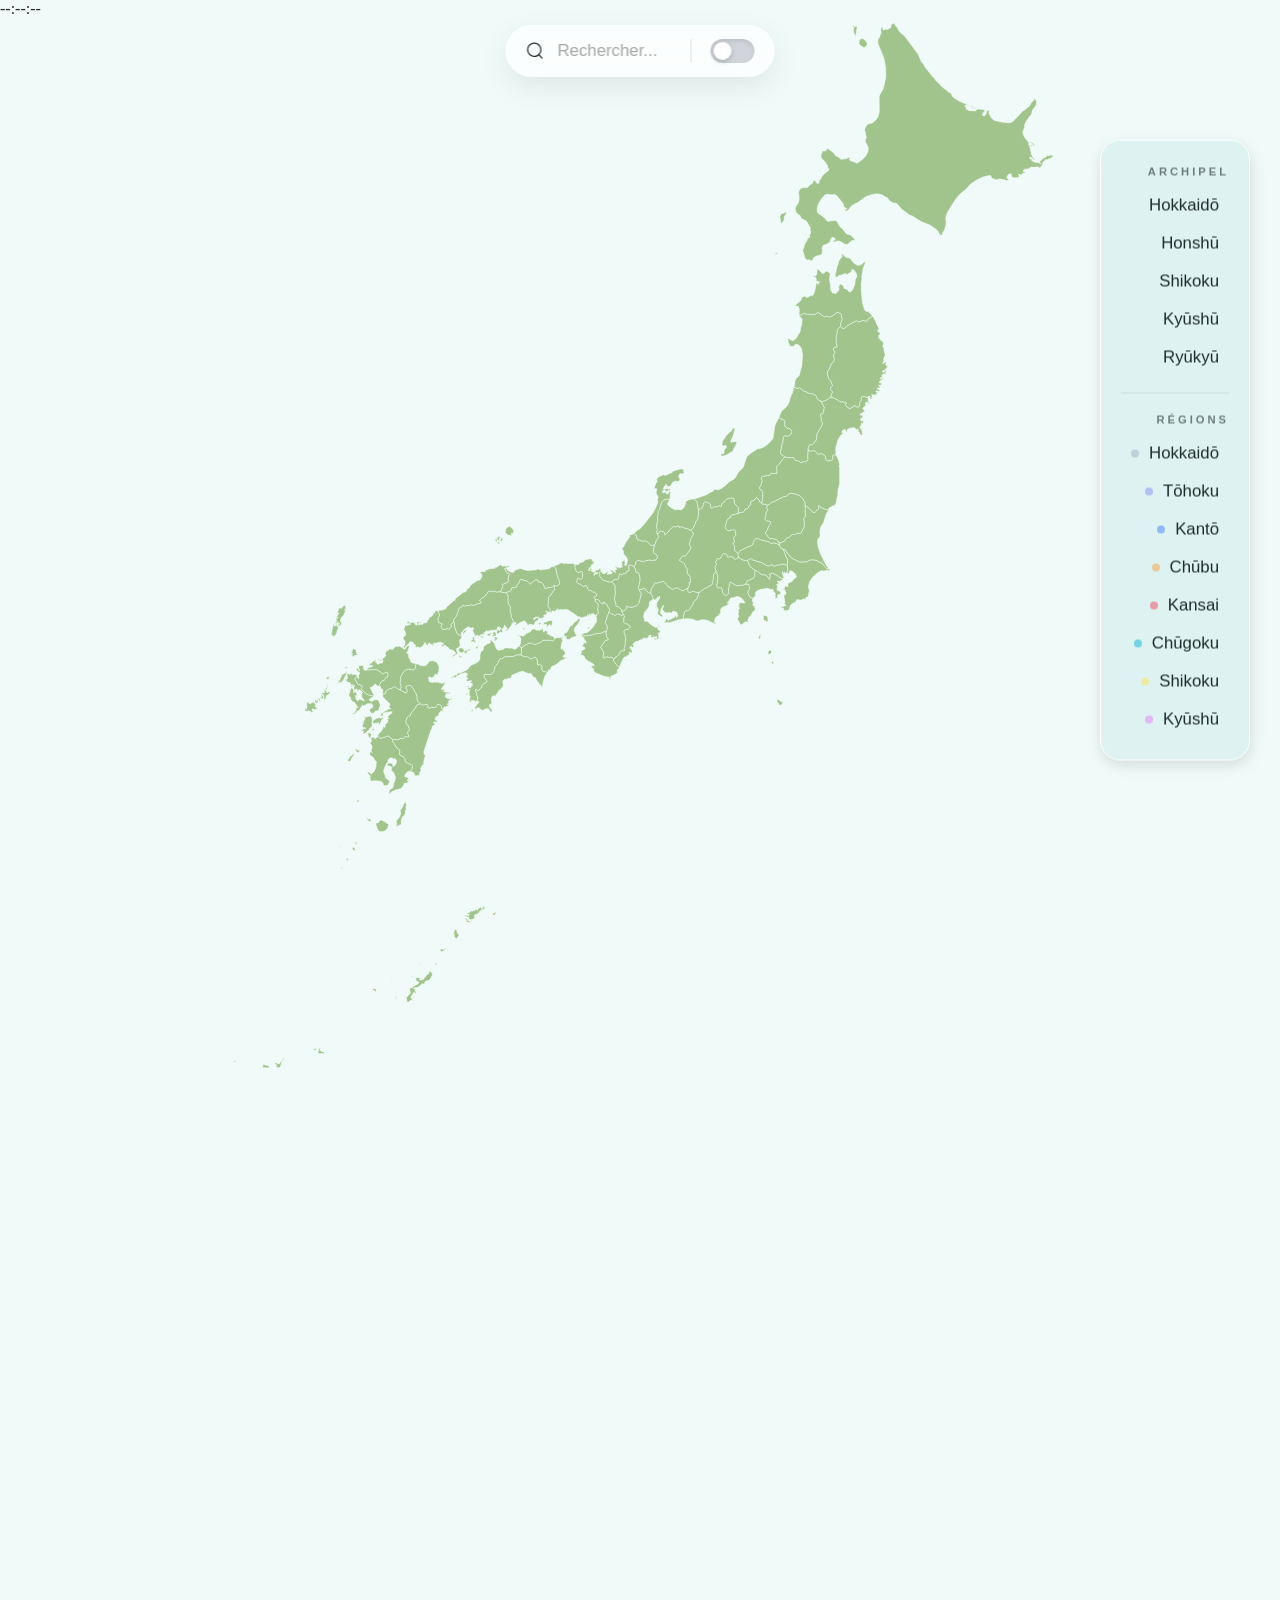
==== commit 87e7e347: "Update and rename carte.html to index.html" ====
--- a/index.html
+++ b/index.html
@@ -1,453 +1,556 @@
-<!DOCTYPE html>
-<html lang="fr">
-<head>
-  <meta charset="UTF-8">
-  <meta name="viewport" content="width=device-width, initial-scale=1.0">
-  <title>日本 — Japon Interactif</title>
-  <style>
-    @font-face { font-family:'Tsukuhoucustom'; src:url('font/TsukuhouShogoMin-OFL.otf') format('truetype'); }
-    @font-face { font-family:'Funnelsans'; src:url('font/Funnelsans.ttf') format('truetype'); }
-
-    /* ═══════════════════════════════════════════════════════
-       CONFIGURATION IMAGE HERO — tout ce qu'il faut est ici
-       ═══════════════════════════════════════════════════════
-
-       --hero-image      : URL de l'image (locale ou web)
-       --hero-position   : point de focus de l'image
-                           ex: "center center", "center 20%", "left 40%"
-       --hero-zoom       : zoom initial (1 = pas de zoom, 1.05 = +5%)
-                           garder entre 1.0 et 1.1 pour éviter la pixellisation
-       --hero-brightness : luminosité du fond (0 = noir, 1 = plein)
-                           recommandé entre 0.5 et 0.7 pour que le texte soit lisible
-       --hero-parallax   : amplitude du défilement parallax en px
-                           0 = pas d'effet, 20 = léger, 50 = fort
-       --hero-blur-max   : flou maximum au bas du scroll (px)
-                           0 = pas de flou, 10 = subtil, 20 = fort
-    */
-    :root {
-      --hero-image:      url('https://images.unsplash.com/photo-1520312501384-dbdb83a1cb11?q=80&w=1075&auto=format&fit=crop&ixlib=rb-4.1.0&ixid=M3wxMjA3fDB8MHxwaG90by1wYWdlfHx8fGVufDB8fHx8fA%3D%3D');
-      --hero-position:   center 30%;
-      --hero-zoom:       1;
-      --hero-brightness: 0.6;
-      --hero-parallax:   25;
-      --hero-blur-max:   12;
-    /* ═══════════════════════════════════════════════════════ */
-      --bg:         #f0faf9;
-      --text:       #1e2c2b;
-      --text-muted: #547c79;
-      --card-bg:    #f1fffe;
-      --btn-bg-box: #def3f1;
-      --btn-border: 1.5px solid #ffffff;
-      --nav-bg:     #ffffffbd;
-      --nav-shadow: 0px 4px 15px #0001, 2px 6px 18px #0001;
-      --accent-soft:#a1c48d;
-    }
-
-    *, *::before, *::after { margin:0; padding:0; box-sizing:border-box; }
-    html { scroll-behavior:smooth; }
-    body { font-family:'Funnelsans',sans-serif; background:var(--bg); color:var(--text); overflow-x:hidden; }
-
-    /* PAGE TRANSITION */
-    #page-transition {
-      position:fixed; inset:0; background:#0a0e15; z-index:99999;
-      opacity:0; pointer-events:none;
-      transition:opacity 0.55s cubic-bezier(0.4,0,0.2,1);
-    }
-    #page-transition.active { opacity:1; pointer-events:all; }
-
-    /* NAV */
-    .site-nav {
-      position:fixed; top:20px; left:50%; transform:translateX(-50%);
-      z-index:9000; background:var(--nav-bg); backdrop-filter:blur(16px);
-      -webkit-backdrop-filter:blur(16px); border:var(--btn-border); border-radius:50px;
-      padding:10px 28px; display:flex; align-items:center; gap:32px;
-      box-shadow:var(--nav-shadow); transition:opacity 0.4s ease;
-    }
-    .nav-logo { font-family:'Tsukuhoucustom',serif; font-size:1.1rem; color:var(--text); text-decoration:none; letter-spacing:2px; }
-    .nav-links { display:flex; gap:24px; list-style:none; }
-    .nav-links a { font-size:0.82rem; font-weight:600; letter-spacing:2px; text-transform:uppercase; color:var(--text-muted); text-decoration:none; transition:color 0.2s; }
-    .nav-links a:hover { color:var(--text); }
-    .nav-cta { font-size:0.82rem; font-weight:700; letter-spacing:1.5px; text-transform:uppercase; color:var(--bg); background:var(--text); border:none; border-radius:30px; padding:8px 20px; cursor:pointer; text-decoration:none; transition:opacity 0.2s,transform 0.2s; }
-    .nav-cta:hover { opacity:0.85; transform:scale(0.98); }
-
-    /* HERO */
-    .hero { position:relative; height:100vh; display:flex; flex-direction:column; align-items:center; justify-content:center; overflow:hidden; }
-    .hero-bg { position:absolute; inset:-3%; background-image:var(--hero-image); background-size:cover; background-position:var(--hero-position); filter:blur(0px) brightness(var(--hero-brightness)); transform:scale(var(--hero-zoom)); will-change:filter,transform; }
-    .hero::after { content:''; position:absolute; bottom:0; left:0; right:0; height:40%; background:linear-gradient(to bottom,transparent,var(--bg)); pointer-events:none; }
-    .hero-content { position:relative; z-index:2; text-align:center; padding:0 20px; }
-    .hero-eyebrow { font-size:0.75rem; font-weight:700; letter-spacing:5px; text-transform:uppercase; color:rgba(255,255,255,0.6); margin-bottom:20px; opacity:0; transform:translateY(20px); animation:fadeUp 0.9s ease 0.2s forwards; }
-    .hero-kanji { font-family:'Tsukuhoucustom',serif; font-size:clamp(5rem,15vw,10rem); color:#fff; line-height:1; margin-bottom:12px; opacity:0; transform:translateY(30px); animation:fadeUp 1s ease 0.4s forwards; }
-    .hero-title { font-size:clamp(1rem,3vw,1.4rem); font-weight:300; letter-spacing:8px; text-transform:uppercase; color:rgba(255,255,255,0.85); opacity:0; transform:translateY(20px); animation:fadeUp 1s ease 0.6s forwards; }
-    .hero-scroll-hint { position:absolute; bottom:50px; left:50%; transform:translateX(-50%); z-index:2; display:flex; flex-direction:column; align-items:center; gap:8px; opacity:0; animation:fadeUp 1s ease 1.2s forwards; }
-    .hero-scroll-hint span { font-size:0.7rem; letter-spacing:3px; text-transform:uppercase; color:rgba(255,255,255,0.5); }
-    .scroll-line { width:1px; height:50px; background:linear-gradient(to bottom,rgba(255,255,255,0.5),transparent); animation:scrollPulse 2s ease-in-out infinite; }
-    @keyframes scrollPulse { 0%,100%{opacity:0.3} 50%{opacity:1} }
-    @keyframes fadeUp { to{opacity:1;transform:translateY(0)} }
-
-    /* LAYOUT */
-    .section-inner { max-width:1100px; margin:0 auto; padding:100px 40px; }
-    .section-inner.tight { padding:80px 40px; }
-    .section-label { font-size:0.72rem; font-weight:700; letter-spacing:4px; text-transform:uppercase; color:var(--text-muted); margin-bottom:12px; }
-    .section-title { font-family:'Tsukuhoucustom',serif; font-size:clamp(2rem,5vw,3.2rem); color:var(--text); line-height:1.15; margin-bottom:56px; }
-    .sep-line { width:60px; height:1px; background:var(--text-muted); opacity:0.15; margin:0 auto 70px; }
-
-    /* STATS CARDS */
-    .stats-cards { display:grid; grid-template-columns:repeat(auto-fit,minmax(190px,1fr)); gap:18px; }
-    .stat-card { background:var(--card-bg); border:var(--btn-border); border-radius:20px; padding:28px 24px; cursor:default; transition:transform 0.35s cubic-bezier(0.2,0,0.2,1),box-shadow 0.35s ease,background 0.35s ease; position:relative; overflow:hidden; }
-    .stat-card::before { content:attr(data-kanji); position:absolute; right:-8px; bottom:-12px; font-family:'Tsukuhoucustom',serif; font-size:5rem; color:var(--accent-soft); opacity:0.1; pointer-events:none; transition:opacity 0.35s ease,transform 0.35s ease; line-height:1; }
-    .stat-card:hover { transform:translateY(-6px); box-shadow:0 20px 50px rgba(0,0,0,0.08); background:#fff; }
-    .stat-card:hover::before { opacity:0.2; transform:scale(1.1) rotate(-3deg); }
-    .stat-card-label { font-size:0.72rem; font-weight:700; letter-spacing:3px; text-transform:uppercase; color:var(--text-muted); margin-bottom:10px; }
-    .stat-card-value { font-size:2rem; font-weight:600; color:var(--text); line-height:1.1; margin-bottom:6px; }
-    .stat-card-sub { font-size:0.85rem; color:var(--text-muted); line-height:1.4; }
-
-    /* FILTRES */
-    .filters-bar { display:flex; flex-wrap:wrap; gap:10px; margin-bottom:32px; align-items:center; }
-    .filter-btn { font-family:'Funnelsans',sans-serif; font-size:0.8rem; font-weight:600; letter-spacing:1.5px; text-transform:uppercase; color:var(--text-muted); background:var(--card-bg); border:var(--btn-border); border-radius:30px; padding:7px 16px; cursor:pointer; transition:all 0.2s ease; }
-    .filter-btn:hover { color:var(--text); background:#fff; }
-    .filter-btn.active { color:var(--bg); background:var(--text); border-color:var(--text); }
-    .filter-sep { width:1px; height:24px; background:var(--text-muted); opacity:0.2; align-self:center; }
-    .sort-select { font-family:'Funnelsans',sans-serif; font-size:0.8rem; font-weight:600; letter-spacing:1.5px; text-transform:uppercase; color:var(--text-muted); background:var(--card-bg); border:var(--btn-border); border-radius:30px; padding:7px 16px; cursor:pointer; appearance:none; outline:none; }
-    .pref-count { margin-left:auto; font-size:0.78rem; color:var(--text-muted); letter-spacing:1px; }
-
-    /* GRILLE PRÉFECTURES */
-    .pref-grid { display:grid; grid-template-columns:repeat(auto-fill,minmax(200px,1fr)); gap:14px; }
-    .pref-item { background:var(--card-bg); border:var(--btn-border); border-left:3px solid transparent; border-radius:16px; padding:18px 20px; display:flex; flex-direction:column; gap:5px; cursor:pointer; transition:transform 0.3s cubic-bezier(0.2,0,0.2,1),box-shadow 0.3s ease,background 0.3s ease,border-left-color 0.3s ease; }
-    .pref-item:hover { transform:translateY(-4px); box-shadow:0 14px 35px rgba(0,0,0,0.08); background:#fff; border-left-color:var(--accent-soft); }
-    .pref-kanji { font-family:'Tsukuhoucustom',serif; font-size:1.5rem; color:var(--text); line-height:1; }
-    .pref-romaji { font-size:0.92rem; font-weight:600; color:var(--text); }
-    .pref-region-tag { font-size:0.68rem; font-weight:700; letter-spacing:1.5px; text-transform:uppercase; padding:3px 8px; border-radius:20px; display:inline-block; width:fit-content; margin-top:2px; }
-    .pref-stats-mini { font-size:0.78rem; color:var(--text-muted); margin-top:3px; }
-    .tag-Hokkaidō{background:#a0aec022;color:#5d6672}
-    .tag-Tōhoku{background:#818cf822;color:#364192}
-    .tag-Kantō{background:#3b82f622;color:#174497}
-    .tag-Chūbu{background:#f59e4222;color:#8a5500}
-    .tag-Kansai{background:#f43f5e22;color:#8d2033}
-    .tag-Chūgoku{background:#06b6d422;color:#055872}
-    .tag-Shikoku{background:#ffe15522;color:#9e7a0c}
-    .tag-Kyūshū{background:#e879f922;color:#a13ba1}
-
-    /* FICHE OVERLAY */
-    #fiche-overlay { position:fixed; inset:0; z-index:8000; display:flex; align-items:stretch; justify-content:flex-end; pointer-events:none; }
-    #fiche-overlay.open { pointer-events:all; }
-    .fiche-overlay-backdrop { position:absolute; inset:0; background:rgba(10,14,21,0); backdrop-filter:blur(0px); -webkit-backdrop-filter:blur(0px); transition:background 0.55s cubic-bezier(0.4,0,0.2,1),backdrop-filter 0.55s ease; }
-    #fiche-overlay.open .fiche-overlay-backdrop { background:rgba(10,14,21,0.5); backdrop-filter:blur(5px); -webkit-backdrop-filter:blur(5px); }
-    .fiche-panel { position:relative; z-index:1; width:min(520px,95vw); background:var(--bg); box-shadow:-30px 0 80px rgba(0,0,0,0.15); overflow-y:auto; overflow-x:hidden; scrollbar-width:none; transform:translateX(105%); transition:transform 0.6s cubic-bezier(0.4,0,0.2,1); }
-    .fiche-panel::-webkit-scrollbar { display:none; }
-    #fiche-overlay.open .fiche-panel { transform:translateX(0); }
-
-    /* Header panel */
-    .fiche-panel-header { position:sticky; top:0; z-index:10; background:var(--nav-bg); backdrop-filter:blur(16px); -webkit-backdrop-filter:blur(16px); border-bottom:1px solid rgba(0,0,0,0.07); padding:14px 24px; display:flex; align-items:center; gap:12px; }
-    .fiche-panel-close { width:34px; height:34px; border-radius:50%; background:var(--btn-bg-box); border:var(--btn-border); display:flex; align-items:center; justify-content:center; cursor:pointer; font-size:1rem; color:var(--text); transition:transform 0.2s,background 0.2s; flex-shrink:0; }
-    .fiche-panel-close:hover { transform:scale(1.1); background:#fff; }
-    .fiche-panel-nav { display:flex; align-items:center; gap:8px; margin-left:auto; }
-    .fiche-panel-nav-btn { width:30px; height:30px; border-radius:50%; background:var(--btn-bg-box); border:var(--btn-border); display:flex; align-items:center; justify-content:center; cursor:pointer; font-size:1rem; color:var(--text); transition:transform 0.2s; }
-    .fiche-panel-nav-btn:hover:not(:disabled) { transform:scale(1.1); }
-    .fiche-panel-nav-btn:disabled { opacity:0.25; cursor:not-allowed; filter:grayscale(1); }
-    .fiche-panel-counter { font-size:0.82rem; font-weight:600; color:var(--text-muted); min-width:46px; text-align:center; }
-    .fiche-cta-carte { font-size:0.75rem; font-weight:700; letter-spacing:1.5px; text-transform:uppercase; color:var(--bg); background:var(--text); border:none; border-radius:20px; padding:7px 14px; cursor:pointer; transition:opacity 0.2s,transform 0.2s; white-space:nowrap; }
-    .fiche-cta-carte:hover { opacity:0.85; transform:scale(0.97); }
-
-    /* Corps du panel */
-    .fiche-panel-body { padding:32px 36px 60px; transition:opacity 0.18s ease,transform 0.18s ease; }
-    .fiche-panel-body.out { opacity:0; transform:translateY(10px); }
-    .fiche-panel-drapeau { height:55px; width:auto; border-radius:4px; box-shadow:0 2px 8px rgba(0,0,0,0.15); border:1px solid rgba(0,0,0,0.08); margin-bottom:18px; display:none; }
-    .fiche-panel-titre { font-family:'Tsukuhoucustom',serif; font-size:3.8rem; color:var(--text); line-height:1; margin-bottom:6px; }
-    .fiche-panel-romaji { font-size:0.95rem; font-weight:500; color:var(--text-muted); margin-bottom:28px; letter-spacing:1px; }
-    .fiche-panel-stats { display:grid; grid-template-columns:1fr 1fr; gap:12px; margin-bottom:16px; }
-    .fps-item { background:var(--card-bg); border:var(--btn-border); border-radius:12px; padding:14px 16px; }
-    .fps-label { font-size:0.7rem; font-weight:700; letter-spacing:2px; text-transform:uppercase; color:var(--text-muted); margin-bottom:5px; }
-    .fps-value { font-size:1.2rem; font-weight:600; color:var(--text); }
-    .fiche-panel-villes { background:var(--card-bg); border:var(--btn-border); border-radius:12px; padding:16px 18px; margin-bottom:20px; }
-    .fpv-label { font-size:0.7rem; font-weight:700; letter-spacing:2px; text-transform:uppercase; color:var(--text-muted); margin-bottom:10px; }
-    .fpv-list { list-style:none; display:flex; flex-direction:column; gap:5px; }
-    .fpv-list li { font-size:1rem; font-weight:500; color:var(--text); padding:4px 0; border-bottom:1px solid rgba(0,0,0,0.05); }
-    .fpv-list li:last-child { border-bottom:none; }
-    .fiche-panel-desc { font-size:1rem; color:var(--text-muted); line-height:1.78; }
-
-    /* CTA CARTE */
-    .section-carte-cta { padding:80px 40px 100px; text-align:center; }
-    .section-carte-cta .section-title { margin-bottom:20px; }
-    .section-carte-cta p { font-size:1.05rem; color:var(--text-muted); line-height:1.7; margin-bottom:36px; max-width:520px; margin-left:auto; margin-right:auto; }
-    .btn-explorer { display:inline-block; font-family:'Funnelsans',sans-serif; font-size:0.9rem; font-weight:700; letter-spacing:2px; text-transform:uppercase; color:var(--bg); background:var(--text); border:none; border-radius:50px; padding:18px 44px; cursor:pointer; text-decoration:none; transition:opacity 0.2s,transform 0.2s; }
-    .btn-explorer:hover { opacity:0.85; transform:scale(0.98); }
-
-    /* FOOTER */
-    .site-footer { padding:28px 40px; text-align:center; border-top:1px solid rgba(0,0,0,0.06); }
-    .site-footer p { font-size:0.78rem; color:var(--text-muted); letter-spacing:1px; }
-
-    /* REVEAL */
-    .reveal { opacity:0; transform:translateY(28px); transition:opacity 0.7s ease,transform 0.7s ease; }
-    .reveal.visible { opacity:1; transform:translateY(0); }
-    .rd1{transition-delay:0.1s} .rd2{transition-delay:0.2s} .rd3{transition-delay:0.3s} .rd4{transition-delay:0.4s} .rd5{transition-delay:0.5s}
-  </style>
-</head>
-<body>
-
-<div id="page-transition"></div>
-
-<!-- FICHE OVERLAY -->
-<div id="fiche-overlay">
-  <div class="fiche-overlay-backdrop" id="ficheBackdrop"></div>
-  <div class="fiche-panel" id="fichePanel">
-    <div class="fiche-panel-header">
-      <button class="fiche-panel-close" id="ficheClose">✕</button>
-      <div class="fiche-panel-nav">
-        <button class="fiche-panel-nav-btn" id="ovPrev">‹</button>
-        <span class="fiche-panel-counter" id="ovCounter">1 / 47</span>
-        <button class="fiche-panel-nav-btn" id="ovNext">›</button>
-      </div>
-      <button class="fiche-cta-carte" id="ovCarteBtn">Voir sur la carte →</button>
-    </div>
-    <div class="fiche-panel-body" id="fichePanelBody">
-      <img class="fiche-panel-drapeau" id="ovDrapeau" src="" alt="">
-      <h2 class="fiche-panel-titre" id="ovTitre"></h2>
-      <p class="fiche-panel-romaji" id="ovRomaji"></p>
-      <div class="fiche-panel-stats">
-        <div class="fps-item"><div class="fps-label">Capitale</div><div class="fps-value" id="ovCapitale"></div></div>
-        <div class="fps-item"><div class="fps-label">Population</div><div class="fps-value" id="ovPop"></div></div>
-      </div>
-      <div class="fiche-panel-villes" id="ovVillesBloc">
-        <div class="fpv-label">Villes principales</div>
-        <ul class="fpv-list" id="ovVilles"></ul>
-      </div>
-      <p class="fiche-panel-desc" id="ovDesc"></p>
-    </div>
-  </div>
-</div>
-
-<!-- NAV -->
-<nav class="site-nav" id="siteNav">
-  <a class="nav-logo" href="#">日本</a>
-  <ul class="nav-links">
-    <li><a href="#stats">Chiffres</a></li>
-    <li><a href="#prefectures">Préfectures</a></li>
-  </ul>
-  <a class="nav-cta" href="carte.html" id="navCarteCta">Explorer →</a>
-</nav>
-
-<!-- HERO -->
-<section class="hero" id="hero">
-  <div class="hero-bg" id="heroBg"></div>
-  <div class="hero-content">
-    <p class="hero-eyebrow">Découvrez l'archipel</p>
-    <h1 class="hero-kanji">日本</h1>
-    <p class="hero-title">Japon · 47 Préfectures</p>
-  </div>
-  <div class="hero-scroll-hint"><span>Défiler</span><div class="scroll-line"></div></div>
-</section>
-
-<!-- STATS -->
-<section id="stats">
-  <div class="section-inner">
-    <p class="section-label reveal">Japon en chiffres</p>
-    <h2 class="section-title reveal rd1">Un archipel,<br>mille visages.</h2>
-    <div class="stats-cards">
-      <div class="stat-card reveal rd1" data-kanji="人"><p class="stat-card-label">Population</p><p class="stat-card-value">125,7 M</p><p class="stat-card-sub">11e pays le plus peuplé du monde</p></div>
-      <div class="stat-card reveal rd2" data-kanji="都"><p class="stat-card-label">Préfectures</p><p class="stat-card-value">47</p><p class="stat-card-sub">1 métropole · 1 circuit · 43 ken</p></div>
-      <div class="stat-card reveal rd3" data-kanji="島"><p class="stat-card-label">Îles</p><p class="stat-card-value">6 852</p><p class="stat-card-sub">Dont 4 îles principales habitées</p></div>
-      <div class="stat-card reveal rd4" data-kanji="円"><p class="stat-card-label">PIB</p><p class="stat-card-value">4 200 Mds $</p><p class="stat-card-sub">3e économie mondiale</p></div>
-      <div class="stat-card reveal rd5" data-kanji="山"><p class="stat-card-label">Point culminant</p><p class="stat-card-value">3 776 m</p><p class="stat-card-sub">Mont Fuji — Shizuoka / Yamanashi</p></div>
-      <div class="stat-card reveal rd2" data-kanji="年"><p class="stat-card-label">Histoire</p><p class="stat-card-value">2 600 ans</p><p class="stat-card-sub">Fondation légendaire 660 av. J.-C.</p></div>
-    </div>
-  </div>
-</section>
-
-<div class="sep-line"></div>
-
-<!-- PRÉFECTURES -->
-<section id="prefectures">
-  <div class="section-inner tight">
-    <p class="section-label reveal">Explorer</p>
-    <h2 class="section-title reveal rd1">Les 47 préfectures</h2>
-    <div class="filters-bar reveal rd2">
-      <div id="regionFilters" style="display:flex;gap:8px;flex-wrap:wrap;">
-        <button class="filter-btn active" data-region="all">Toutes</button>
-        <button class="filter-btn" data-region="Hokkaidō">Hokkaidō</button>
-        <button class="filter-btn" data-region="Tōhoku">Tōhoku</button>
-        <button class="filter-btn" data-region="Kantō">Kantō</button>
-        <button class="filter-btn" data-region="Chūbu">Chūbu</button>
-        <button class="filter-btn" data-region="Kansai">Kansai</button>
-        <button class="filter-btn" data-region="Chūgoku">Chūgoku</button>
-        <button class="filter-btn" data-region="Shikoku">Shikoku</button>
-        <button class="filter-btn" data-region="Kyūshū">Kyūshū</button>
-      </div>
-      <div class="filter-sep"></div>
-      <select class="sort-select" id="sortSelect">
-        <option value="alpha">A → Z</option>
-        <option value="pop-desc">Population ↓</option>
-        <option value="pop-asc">Population ↑</option>
-        <option value="pib-desc">PIB ↓</option>
-      </select>
-      <span class="pref-count" id="prefCount">47 préfectures</span>
-    </div>
-    <div class="pref-grid" id="prefGrid"></div>
-  </div>
-</section>
-
-<div class="sep-line"></div>
-
-<!-- CTA CARTE -->
-<section class="section-carte-cta">
-  <p class="section-label reveal">Aller plus loin</p>
-  <h2 class="section-title reveal rd1">La carte interactive</h2>
-  <p class="reveal rd2">Explorez chaque préfecture directement sur la carte. Naviguez par région, par archipel, découvrez les fiches détaillées et bien plus encore.</p>
-  <a class="btn-explorer reveal rd3" href="carte.html" id="ctaCarteBtn">Ouvrir la carte →</a>
-</section>
-
-<footer class="site-footer">
-  <p>日本 · Japon Interactif · 47 préfectures</p>
-</footer>
-
-<script src="data-prefectures.js"></script>
-<script>
-// ── TRANSITION DE PAGE ──────────────────────────────────
-function naviguerVers(url) {
-  const ov = document.getElementById('page-transition');
-  ov.classList.add('active');
-  setTimeout(() => { window.location.href = url; }, 560);
-}
-['navCarteCta','ctaCarteBtn'].forEach(id => {
-  const el = document.getElementById(id);
-  if (el) el.addEventListener('click', e => { e.preventDefault(); naviguerVers(el.href); });
-});
-
-// ── FADE-IN À L'ARRIVÉE (depuis la carte) ───────────────
-window.addEventListener('pageshow', () => {
-  const ov = document.getElementById('page-transition');
-  ov.style.transition = 'none';
-  ov.style.opacity = '0';
-});
-
-// ── PARALLAX HERO ───────────────────────────────────────
-const heroBg  = document.getElementById('heroBg');
-const heroEl  = document.getElementById('hero');
-const cssVars = getComputedStyle(document.documentElement);
-const heroZoom      = parseFloat(cssVars.getPropertyValue('--hero-zoom').trim())      || 1.02;
-const heroParallax  = parseFloat(cssVars.getPropertyValue('--hero-parallax').trim())  || 25;
-const heroBlurMax   = parseFloat(cssVars.getPropertyValue('--hero-blur-max').trim())  || 12;
-const heroBrightness= parseFloat(cssVars.getPropertyValue('--hero-brightness').trim())|| 0.6;
-
-window.addEventListener('scroll', () => {
-  const p = Math.min(window.scrollY / heroEl.offsetHeight, 1);
-  const blur       = p * heroBlurMax;
-  const brightness = heroBrightness - p * 0.15;
-  const translateY = p * heroParallax;
-  heroBg.style.filter    = `blur(${blur}px) brightness(${brightness})`;
-  heroBg.style.transform = `scale(${heroZoom}) translateY(${translateY}px)`;
-}, { passive:true });
-
-// ── REVEAL SCROLL ───────────────────────────────────────
-const obs = new IntersectionObserver(entries => {
-  entries.forEach(e => { if (e.isIntersecting) { e.target.classList.add('visible'); obs.unobserve(e.target); } });
-}, { threshold:0.1 });
-document.querySelectorAll('.reveal').forEach(el => obs.observe(el));
-
-// ── DONNÉES ─────────────────────────────────────────────
-const regionMap = {
-  'Hokkaidō':'Hokkaidō',
-  'Aomori':'Tōhoku','Iwate':'Tōhoku','Miyagi':'Tōhoku','Akita':'Tōhoku','Yamagata':'Tōhoku','Fukushima':'Tōhoku',
-  'Ibaraki':'Kantō','Tochigi':'Kantō','Gunma':'Kantō','Saitama':'Kantō','Chiba':'Kantō','Tōkyō':'Kantō','Kanagawa':'Kantō',
-  'Niigata':'Chūbu','Toyama':'Chūbu','Ishikawa':'Chūbu','Fukui':'Chūbu','Yamanashi':'Chūbu','Nagano':'Chūbu','Gifu':'Chūbu','Shizuoka':'Chūbu','Aichi':'Chūbu',
-  'Mie':'Kansai','Shiga':'Kansai','Kyōto':'Kansai','Ōsaka':'Kansai','Hyōgo':'Kansai','Nara':'Kansai','Wakayama':'Kansai',
-  'Tottori':'Chūgoku','Shimane':'Chūgoku','Okayama':'Chūgoku','Hiroshima':'Chūgoku','Yamaguchi':'Chūgoku',
-  'Tokushima':'Shikoku','Kagawa':'Shikoku','Ehime':'Shikoku','Kōchi':'Shikoku',
-  'Fukuoka':'Kyūshū','Saga':'Kyūshū','Nagasaki':'Kyūshū','Kumamoto':'Kyūshū','Ōita':'Kyūshū','Miyazaki':'Kyūshū','Kagoshima':'Kyūshū','Okinawa':'Kyūshū'
-};
-const parsePop = s => parseInt((s||'0').replace(/,/g,''),10);
-const parsePib = s => parseInt((s||'0').replace(/\s|Mds\s?¥/g,''),10);
-const fmtPop   = s => { const n=parsePop(s); return n>=1e6?(n/1e6).toFixed(1)+' M':(n/1e3).toFixed(0)+' k'; };
-
-// ── GRILLE ──────────────────────────────────────────────
-let curRegion = 'all', curSort = 'alpha', filteredKeys = [], curOvIdx = 0;
-
-function getList() {
-  let p = Object.entries(prefecture_INFOS).filter(([k]) => k !== 'Ryūkyū');
-  if (curRegion !== 'all') p = p.filter(([k]) => regionMap[k] === curRegion);
-  if (curSort==='alpha')    p.sort((a,b)=>a[0].localeCompare(b[0]));
-  if (curSort==='pop-desc') p.sort((a,b)=>parsePop(b[1].population)-parsePop(a[1].population));
-  if (curSort==='pop-asc')  p.sort((a,b)=>parsePop(a[1].population)-parsePop(b[1].population));
-  if (curSort==='pib-desc') p.sort((a,b)=>parsePib(b[1].pib)-parsePib(a[1].pib));
-  return p;
-}
-
-function buildGrid() {
-  const grid=document.getElementById('prefGrid'), count=document.getElementById('prefCount');
-  grid.innerHTML='';
-  const prefs=getList(); filteredKeys=prefs.map(([k])=>k);
-  count.textContent=`${prefs.length} préfecture${prefs.length>1?'s':''}`;
-  prefs.forEach(([key,info],i) => {
-    const region=regionMap[key]||'';
-    const el=document.createElement('div');
-    el.className='pref-item'; el.dataset.key=key;
-    el.innerHTML=`<span class="pref-kanji">${info.kanji}</span><span class="pref-romaji">${key}</span><span class="pref-region-tag tag-${region}">${region}</span><span class="pref-stats-mini">${fmtPop(info.population)} hab.</span>`;
-    el.addEventListener('click', () => ouvrirOverlay(filteredKeys.indexOf(key)));
-    grid.appendChild(el);
-  });
-}
-
-document.getElementById('regionFilters').addEventListener('click', e => {
-  const b=e.target.closest('.filter-btn'); if(!b) return;
-  document.querySelectorAll('#regionFilters .filter-btn').forEach(x=>x.classList.remove('active'));
-  b.classList.add('active'); curRegion=b.dataset.region; buildGrid();
-});
-document.getElementById('sortSelect').addEventListener('change', e => { curSort=e.target.value; buildGrid(); });
-
-// ── FICHE OVERLAY ───────────────────────────────────────
-const overlay   = document.getElementById('fiche-overlay');
-const panelBody = document.getElementById('fichePanelBody');
-const siteNav   = document.getElementById('siteNav');
-
-function ouvrirOverlay(idx) {
-  curOvIdx=idx; remplirOverlay(idx);
-  overlay.classList.add('open');
-  document.body.style.overflow='hidden';
-  siteNav.style.opacity='0'; siteNav.style.pointerEvents='none';
-}
-
-function fermerOverlay() {
-  overlay.classList.remove('open');
-  document.body.style.overflow='';
-  siteNav.style.opacity='1'; siteNav.style.pointerEvents='';
-}
-
-function remplirOverlay(idx, animate=false) {
-  const key=filteredKeys[idx], info=prefecture_INFOS[key];
-  if (!info) return;
-  const fill=()=>{
-    document.getElementById('ovTitre').textContent   = info.kanji;
-    document.getElementById('ovRomaji').textContent  = `${key}${info.hiragana?' — '+info.hiragana:''}`;
-    document.getElementById('ovCapitale').textContent= info.capitale||'N/A';
-    document.getElementById('ovPop').textContent     = info.population||'N/A';
-    document.getElementById('ovDesc').textContent    = info.desc||'';
-    const dr=document.getElementById('ovDrapeau');
-    dr.src=`drapeaux/${key}.svg`; dr.style.display='block';
-    const vl=document.getElementById('ovVilles'), vb=document.getElementById('ovVillesBloc');
-    if (info.villes?.length) { vl.innerHTML=info.villes.map(v=>`<li>${v}</li>`).join(''); vb.style.display='block'; }
-    else vb.style.display='none';
-    document.getElementById('ovCounter').textContent=`${idx+1} / ${filteredKeys.length}`;
-    document.getElementById('ovPrev').disabled = idx===0;
-    document.getElementById('ovNext').disabled = idx===filteredKeys.length-1;
-  };
-  if (animate) {
-    panelBody.classList.add('out');
-    setTimeout(()=>{ fill(); panelBody.classList.remove('out'); }, 200);
-  } else { fill(); }
-}
-
-document.getElementById('ficheClose').addEventListener('click', fermerOverlay);
-document.getElementById('ficheBackdrop').addEventListener('click', fermerOverlay);
-document.getElementById('ovPrev').addEventListener('click', ()=>{ if(curOvIdx>0){ curOvIdx--; remplirOverlay(curOvIdx,true); }});
-document.getElementById('ovNext').addEventListener('click', ()=>{ if(curOvIdx<filteredKeys.length-1){ curOvIdx++; remplirOverlay(curOvIdx,true); }});
-document.getElementById('ovCarteBtn').addEventListener('click', ()=>naviguerVers('carte.html'));
-document.addEventListener('keydown', e => {
-  if (!overlay.classList.contains('open')) return;
-  if (e.key==='Escape') fermerOverlay();
-  if (e.key==='ArrowLeft'  && curOvIdx>0)                    { curOvIdx--; remplirOverlay(curOvIdx,true); }
-  if (e.key==='ArrowRight' && curOvIdx<filteredKeys.length-1) { curOvIdx++; remplirOverlay(curOvIdx,true); }
-});
-
-buildGrid();
-</script>
-</body>
-</html>
+<!DOCTYPE html>
+<html lang="fr">
+<head>
+  <meta charset="UTF-8">
+  <title>Ma Carte Interactive</title>
+ <link rel="stylesheet" href="style.css">
+ 
+</head>
+
+<body class="page">
+
+<div class="app-container">
+  <div class="bg-overlay"></div>
+    
+   <header class="app-header">
+    <nav class="navbar">
+
+  <div class="search-group">
+    <svg class="search-icon" aria-hidden="true" viewBox="0 0 24 24">
+      <path d="M21.53 20.47l-3.66-3.66C19.195 15.24 20 13.214 20 11c0-4.97-4.03-9-9-9s-9 4.03-9 9 4.03 9 9 9c2.215 0 4.24-.804 5.808-2.13l3.66 3.66c.147.146.34.22.53.22s.385-.073.53-.22c.295-.293.295-.767.002-1.06zM3.5 11c0-4.135 3.365-7.5 7.5-7.5s7.5 3.365 7.5 7.5-3.365 7.5-7.5 7.5-7.5-3.365-7.5-7.5z"></path>
+    </svg>
+    <input placeholder="Rechercher..." type="search" class="search-input" id="searchPrefecture">
+    <ul id="search-suggestions" class="search-suggestions"></ul>
+  </div>
+
+  <div class="nav-separator"></div>
+
+  <label class="theme-toggle-container" aria-label="Activer le mode sombre">
+    <input type="checkbox" id="nightModeToggle" class="theme-toggle-input">
+    <div class="theme-toggle-slider"></div>
+  </label>
+  </nav>
+
+<!-- Widget heure locale du Japon (mode normal uniquement) -->
+<div id="heure-japon-widget" class="heure-japon-widget">
+  
+  <span id="heureJapon">--:--:--</span>
+</div>
+      </header>
+
+    <div class="app-body">
+      <aside class="app-sidebar-left">
+        <section id="ficheDetail">
+  <div class="header-nav">
+    <button class="learn-more" id="retourCarte">
+      <span class="circle" aria-hidden="true">
+        <span class="icon arrow"></span>
+      </span>
+      <span class="button-text">Retour</span>
+    </button>
+
+  <div id="entete-container">
+  <div class="titre-drapeau-centre">
+    <h1 id="ficheTitre"></h1>
+    <img id="prefecture-drapeau" src="" alt="Drapeau">
+  </div>
+</div>
+
+<div class="fiche-contenu-aligne">
+  <div class="stats-grid">
+    <div class="stat-item">
+      <span class="stat-label">Capitale</span>
+      <span id="ficheCapitale" class="stat-value"></span>
+    </div>
+    <div class="stat-item">
+      <span class="stat-label">Population</span>
+      <span id="fichePop" class="stat-value"></span>
+    </div>
+  </div>
+
+  <div class="villes-bloc" id="ficheVillesBloc">
+    <span class="stat-label">Villes principales</span>
+    <ul id="ficheVilles" class="villes-liste"></ul>
+  </div>
+
+  <p id="ficheTexte"></p>
+</div>
+
+    </section>
+        </aside>
+
+      <main class="app-main-map">
+        
+  <div class="carte-container" id="carteContainer">
+
+    <!-- SVG principal (inséré via JS ou inclus ici si possible) -->
+    <div id="svgContainer">
+<svg
+   version="1.0"
+   width="672.53333"
+   height="796.66669"
+   viewBox="-5 18 504.39999 597.50002"
+   id="svg"
+   sodipodi:docname="SVG opti.svg"
+   inkscape:version="1.4.2 (f4327f4, 2025-05-13)"
+   xmlns:inkscape="http://www.inkscape.org/namespaces/inkscape"
+   xmlns:sodipodi="http://sodipodi.sourceforge.net/DTD/sodipodi-0.dtd"
+   xmlns="http://www.w3.org/2000/svg"
+   xmlns:svg="http://www.w3.org/2000/svg">
+  <sodipodi:namedview
+     id="namedview1"
+     pagecolor="#ffffff"
+     bordercolor="#000000"
+     borderopacity="0.25"
+     inkscape:showpageshadow="2"
+     inkscape:pageopacity="0.0"
+     inkscape:pagecheckerboard="0"
+     inkscape:deskcolor="#d1d1d1"
+     inkscape:zoom="1.1172287"
+     inkscape:cx="605.96366"
+     inkscape:cy="469.4652"
+     inkscape:window-width="1920"
+     inkscape:window-height="1009"
+     inkscape:window-x="1912"
+     inkscape:window-y="-8"
+     inkscape:window-maximized="1"
+     inkscape:current-layer="svg" />
+  <defs
+     id="defs47" />
+
+   <g id="region-Kyūshū" class="region-svg-group" data-region-romaji="Kyūshū">
+  <path
+     d="m 29.7,535.3 0.2,0.5 0.2,0.7 0.1,0.7 -0.4,0.2 -0.3,0.3 -1,1.8 -0.4,1.1 -0.3,0.3 -0.7,0.5 -0.5,-0.3 -0.5,-0.4 -0.2,-0.6 0.7,-0.2 0.4,-1.2 0.7,-1 0.5,-0.3 0.6,-0.2 0.4,-0.5 0.3,-0.7 z m 40,11.3 h -0.6 l -0.6,0.2 -1.1,0.5 -0.4,0.4 -0.4,0.4 -0.5,0.9 -0.4,1.3 0.4,0.3 1,0.3 0.7,0.2 0.6,0.4 0.1,0.4 -0.1,0.2 -0.7,0.5 -0.2,0.5 0.5,0.2 1,-0.4 0.2,0.3 -2.1,1.8 -0.8,-0.1 -0.8,0.3 v 0.7 l -0.3,0.4 -0.5,1.1 -0.3,0.5 -0.4,0.3 -0.4,0.4 -0.5,0.3 -0.5,0.2 -1.1,0.3 -0.7,0.3 H 60 l -0.8,0.4 -0.5,0.4 -0.2,0.3 -1.2,0.3 -0.9,1 -0.5,0.5 h -0.6 l 0.2,-2.3 0.7,-0.7 1.2,-0.7 0.4,-0.3 0.6,-2.3 -0.3,-0.5 0.8,-1.4 0.3,-1.1 0.2,-1.7 -0.1,-0.7 -0.4,-0.9 -0.3,-1.1 -0.7,-1.1 -1.3,-0.8 -0.3,-0.9 0.4,-1.5 -0.3,-0.6 -1.7,-0.3 -0.5,-0.3 -0.3,-0.1 -0.4,-0.2 -0.2,-0.5 0.7,-0.9 0.7,-0.3 0.7,0.1 h 0.8 l 0.7,0.2 0.3,0.6 -0.1,0.9 0.1,0.2 0.4,0.2 0.4,-0.1 0.2,-0.1 0.6,-0.5 0.6,-1.1 0.4,-1.4 -0.2,-1.2 -0.8,-0.8 h -1.2 l -1.5,-0.6 -1.2,0.4 -0.9,1.1 -0.1,0.4 -0.1,0.9 -0.1,0.2 -0.8,1 -0.2,0.3 -0.3,1.2 -0.5,0.9 -0.4,0.9 -0.3,1.4 -0.1,0.7 0.2,0.7 0.8,2 0.4,1.4 0.3,0.7 0.5,0.2 0.4,0.2 0.6,0.9 1.1,0.1 v 0.5 l -0.3,1.2 -0.1,0.5 -0.2,0.7 -0.5,0.3 -0.6,0.2 -0.5,0.6 -0.4,-0.4 h -0.3 l -0.3,0.2 h -0.5 l -0.4,-0.2 -0.1,-0.3 -0.1,-0.5 -0.2,-0.8 -0.4,-0.4 -1.3,-0.8 -4.5,-0.2 -0.6,0.1 -0.8,0.3 -0.8,-0.1 -0.3,-0.5 -0.1,-0.6 -0.1,-0.5 -0.3,-0.8 -0.4,-0.4 h 0.3 l 0.5,0.1 v -0.4 l -0.3,-0.6 -0.8,-0.8 -0.9,-0.7 -0.6,-0.4 0.8,-0.4 h 0.2 0.3 l 0.4,0.1 0.2,0.1 0.4,0.1 0.5,0.7 0.4,0.4 0.5,-0.8 1.4,-1.4 0.4,-1.1 0.3,-0.6 0.3,-1.2 0.2,-1.1 -0.3,-0.9 0.4,-0.7 v -0.6 l -0.3,-0.6 -0.9,-0.9 -1.1,-1.8 -0.4,-0.3 -1.3,-0.8 -0.5,-0.2 v -0.3 l -0.4,-0.8 0.3,-1.2 0.3,-0.3 1,0.3 0.3,0.2 -0.8,-0.8 -0.3,-0.5 0.5,-1 0.2,-1.5 -0.2,-0.7 -0.3,-0.7 -0.3,-0.4 -0.1,-0.1 -0.5,-0.5 v -0.6 l 0.4,-0.3 0.5,-0.8 v -0.8 l -0.7,-0.7 0.8,-1 1.2,-0.4 0.9,1.1 0.6,-0.2 0.6,-0.4 0.3,-0.4 0.1,-0.2 0.3,-0.9 0.4,0.3 0.7,0.9 0.3,0.3 0.5,0.2 h 0.5 l 0.7,-0.2 0.6,-0.3 1.6,-0.5 0.4,-0.2 0.4,-0.1 0.3,-0.1 0.3,-0.3 0.5,-0.1 0.6,0.3 1.9,1.5 1.1,0.7 -0.4,0.9 0.3,0.6 0.3,0.3 1.9,2.9 0.5,0.7 0.7,0.6 0.6,0.3 0.8,0.8 0.2,0.6 -0.1,1.5 0.1,0.8 0.3,0.4 0.2,0.2 2,0.8 0.3,0.5 0.8,0.8 0.1,0.4 0.1,0.2 v 0.4 l 0.1,0.3 0.1,0.4 0.6,1 0.3,0.3 0.7,0.1 0.9,0.5 h 0.1 l 0.3,0.1 H 69 l 0.9,0.1 0.5,0.5 0.4,0.4 0.1,0.4 v 0.4 l -0.1,0.8 v 0.5 l -0.2,0.5 -0.7,1.1 -0.1,0.2 z m -42,61.8 0.9,-0.3 0.2,0.6 -0.3,0.8 -0.6,0.5 -0.3,-0.8 v -0.4 z m 5.2,-7.5 0.1,1 0.9,0.7 -0.1,0.1 -0.1,0.1 -1.7,-0.2 -0.3,-0.5 -0.3,-0.3 -0.3,-0.8 0.6,-0.5 0.7,0.3 h 0.1 0.1 0.2 z m 22.9,-16.9 -0.2,1.2 -0.6,1.7 -1.3,1.3 -0.8,0.5 -0.9,0.2 -0.8,0.1 -0.9,0.1 -1.5,-0.5 -0.3,-0.5 -0.4,-1.3 -0.8,-1.6 -0.2,-0.9 -0.1,-1 0.3,-0.1 h 1.1 l 0.5,-0.8 0.6,-0.6 0.2,-0.6 h 0.6 l 0.3,-0.4 0.8,0.7 1.3,0.4 0.9,0.8 1.1,0.4 z m 11,-15.8 h 0.3 v 0.5 l 0.4,0.9 0.4,0.5 -0.5,0.5 v 1.1 l 0.2,1.3 -0.7,1.3 0.1,0.6 v 1.1 l -0.2,0.5 -0.4,0.2 v 0.6 0.5 l -0.6,0.2 h -0.4 l -0.3,0.7 -0.3,0.4 -0.1,0.8 -0.4,0.6 0.1,0.5 -0.1,0.2 0.2,0.3 0.2,0.4 -0.2,0.4 -0.1,0.3 0.3,0.5 -0.5,0.5 v 0.5 l -0.5,-0.1 -0.6,0.2 -0.5,0.1 -0.5,0.4 -0.1,0.4 h -0.5 l -0.1,-0.4 -0.3,-0.4 0.1,-0.4 0.2,-0.7 -0.1,-0.9 -0.3,-0.5 -0.1,-0.7 0.1,-0.3 0.3,0.1 0.2,0.1 0.2,-0.6 0.7,-0.8 0.9,-1.2 0.3,-1 0.3,-0.9 V 576 l -0.1,-1 -0.1,-0.5 v -0.3 l -0.2,-0.3 0.4,-0.5 0.4,-0.5 0.6,-1 v -0.4 l 0.4,-0.1 0.2,-0.8 v -0.7 l 0.6,-1 0.4,-0.4 0.1,-0.2 z m -24.3,12.5 0.6,0.3 0.6,0.6 v 0.4 h -0.6 l -0.3,0.4 -0.5,0.1 -0.6,-0.7 v -0.4 l -0.1,-0.3 -0.5,0.2 -0.3,-0.5 -0.3,-0.3 -0.3,-0.4 h 0.7 l 0.7,0.5 0.4,-0.2 z m -18.4,34.5 -0.2,-0.2 0.2,-0.4 0.2,-0.1 0.1,0.1 h 0.2 v 0.1 l 0.2,0.4 -0.1,0.4 H 24.3 Z M 22.2,600 v -0.2 h 0.2 0.3 l 0.2,0.2 0.1,0.2 -0.1,0.1 -0.3,0.1 -0.2,-0.1 z m 12.2,-2.1 v 0.1 l 0.1,0.1 -0.2,0.2 -0.5,-0.2 -0.3,-0.1 -0.3,-0.3 -0.1,-0.1 v -0.1 -0.1 l 0.1,-0.2 0.3,-0.2 -0.1,-0.3 h 0.1 l 0.2,-0.2 0.2,0.4 0.2,0.4 z M 19.3,568 l 0.1,-0.1 0.1,0.1 -0.2,0.2 z m 15.2,0 0.3,0.3 0.1,0.3 -0.3,0.3 -0.3,0.2 h -0.4 l -0.4,-0.2 -0.1,-0.1 v -0.1 l -0.2,-0.3 0.1,-0.2 0.3,-0.1 0.3,-0.2 0.1,-0.1 0.3,0.1 z m -0.4,-35.1 -0.2,0.2 v 0.1 l 0.1,0.2 -0.1,0.3 v 0.2 L 34,534 v 0.1 0.3 l -0.2,0.2 h -0.3 l -0.3,0.1 -0.4,0.2 h -0.4 l -0.2,-0.3 H 32 l -0.1,-0.1 v -0.2 l -0.2,-0.2 -0.1,-0.3 -0.1,-0.3 0.2,-0.1 v -0.1 l -0.4,0.1 -0.2,0.4 h -0.2 l -0.1,-0.1 v -0.2 l 0.1,-0.4 0.2,-0.4 0.4,-0.2 0.6,0.2 1.1,0.9 0.2,0.1 0.1,-0.2 -0.2,-0.3 0.2,-0.3 h 0.4 z"
+     id="Kagoshima"
+     class="prefecture"
+     data-prefecture="Kagoshima"
+     data-main-ile="Kyūshū"
+     data-region="Kyūshū" />
+  <path
+     d="m 71.2,472.2 0.5,0.2 1.1,0.1 0.8,0.8 h 1.2 l 1.3,0.2 1.4,-0.2 0.2,-0.3 1.1,-0.9 0.4,-0.6 0.3,-0.7 0.4,-0.5 0.7,-0.3 0.9,-0.2 h 0.6 l 0.5,-0.1 0.5,0.2 0.6,0.4 0.6,-0.1 0.6,0.1 0.6,0.9 0.7,1.3 0.5,0.8 0.2,0.7 0.1,0.8 -0.3,0.9 0.2,1 -0.3,0.7 -0.5,1.1 -0.1,0.8 -0.3,0.1 -0.6,-0.3 -0.5,-0.2 -0.5,0.2 -0.2,0.5 0.1,0.5 -0.1,0.5 -0.7,0.2 -0.3,0.1 -0.1,0.5 -0.6,0.1 h -0.6 l -0.3,-0.2 -0.4,-0.4 -0.8,0.1 -0.2,0.7 0.4,2.4 0.5,0.4 0.6,0.2 1.8,0.1 1.3,-0.6 1.3,0.6 0.3,-0.6 1.5,0.6 1.8,0.3 0.8,-0.3 1,-0.5 0.5,0.1 -0.6,1 -0.3,0.7 0.1,0.6 -0.3,0.2 -0.4,0.2 -0.6,0.6 -0.1,0.6 -0.5,0.9 1,0.5 0.8,-0.5 h 0.9 l 0.3,0.1 -0.8,0.5 -0.4,0.6 -0.2,0.4 0.5,0.2 0.3,-0.1 0.4,0.1 0.3,0.2 0.4,0.1 0.1,-0.4 0.1,-0.5 h 0.2 l 0.3,0.6 0.2,0.3 0.2,0.2 0.3,0.1 0.3,-0.1 0.1,-0.2 0.2,-0.8 0.5,0.9 -0.1,0.5 -0.8,0.2 L 93,492 h -0.5 l -0.2,0.7 -0.4,0.5 -0.1,1.1 0.3,0.2 0.6,0.6 h 0.4 l 0.3,0.5 0.3,-0.1 0.3,-0.1 0.2,0.1 0.1,0.2 0.2,0.1 0.4,-0.2 v 0.2 l 0.1,0.2 0.2,-0.1 0.4,-0.5 0.8,0.1 0.6,0.1 0.1,0.4 -0.6,-0.1 -0.6,0.3 -0.6,0.1 -0.9,0.7 -0.3,0.5 0.1,0.3 0.3,0.1 0.1,0.3 -0.3,0.5 -0.3,0.3 -0.2,0.1 -0.3,0.2 -0.2,0.4 h 0.4 l 0.8,-0.1 0.2,0.2 -0.2,0.5 -0.5,0.4 -0.5,0.2 h -0.4 l -0.6,0.5 -1.3,-0.2 -0.3,0.7 v 1 0.1 l -1,-0.1 -0.2,-0.2 -0.1,-0.4 v -0.6 l -0.3,-1 -0.3,-0.4 -0.4,-0.2 h -0.4 l -0.6,-0.2 -0.4,-0.1 -0.4,0.1 -0.2,0.3 -0.2,0.2 -0.4,0.9 -0.2,0.3 -0.1,0.2 -0.4,0.1 -2.7,0.1 -0.6,0.2 -0.3,0.3 -0.6,0.1 h -0.4 l -0.3,-0.1 -0.2,-0.2 -0.2,-0.2 -0.1,-0.3 0.1,-0.3 0.1,-0.3 -0.1,-0.3 -0.1,-0.3 -0.2,-0.3 -0.4,-0.2 -0.4,-0.1 -0.4,0.1 -0.8,0.4 -0.6,0.1 h -0.6 l -0.7,-0.1 -0.5,-0.2 -0.5,-0.4 -1.8,-1.6 -0.5,-0.9 -0.1,-0.5 -0.1,-1.6 v -0.4 l -0.1,-0.4 -0.4,-0.9 -0.4,-1 -0.2,-0.4 -0.6,-0.7 -0.2,-0.4 -1,-1.8 -0.4,-0.6 -1,-0.8 -0.9,-0.5 -0.5,-0.1 -0.4,0.2 -0.7,0.3 -0.8,0.2 -0.2,0.3 v 0.3 l 0.2,0.9 0.2,0.3 0.5,0.8 0.2,0.3 v 0.3 l -0.4,0.9 -0.2,0.4 -0.4,0.2 -0.7,-0.2 -2.4,-1.3 -1,-0.4 0.6,-2.1 -0.1,-0.6 -0.6,-1.9 -0.2,-0.7 0.5,-1.5 v -0.6 l -0.2,-1 v -0.3 -0.3 l 0.1,-0.2 0.1,-0.3 0.7,-1.1 0.2,-0.8 0.4,-0.6 0.7,-0.8 0.4,-0.7 0.4,-0.3 0.4,-0.3 0.8,-0.4 0.5,-0.1 h 0.2 1.8 l 1.8,0.3 h 0.4 l 0.3,-0.2 0.2,-0.3 0.2,-0.3 0.3,-0.4 0.2,-0.4 0.1,-0.3 -0.3,-0.8 v -0.6 l 0.2,-0.3 v -0.2 l 0.4,-0.3 z"
+     id="Ōita"
+     class="prefecture"
+     data-prefecture="Ōita"
+     data-main-ile="Kyūshū"
+     data-region="Kyūshū" />
+  <path
+     d="m 71.2,472.2 -0.2,0.2 -0.4,0.3 v 0.2 l -0.2,0.3 v 0.6 l 0.3,0.8 -0.1,0.3 -0.2,0.4 -0.3,0.4 -0.2,0.3 -0.2,0.3 -0.3,0.2 H 69 l -1.8,-0.3 h -1.8 -0.2 l -0.5,0.1 -0.8,0.4 -0.4,0.3 -0.4,0.3 -0.4,0.7 -0.7,0.8 -0.4,0.6 -0.2,0.8 -0.7,1.1 -0.1,0.3 -0.1,0.2 v 0.3 0.3 l 0.2,1 v 0.6 l -0.5,1.5 0.2,0.7 0.6,1.9 0.1,0.6 -0.6,2.1 -1.4,-0.6 -1.7,-1.2 -0.4,-0.2 h -0.4 -0.5 l -0.4,0.1 -0.6,0.8 -0.5,0.3 -0.5,0.1 -1.1,0.1 -0.5,0.3 -0.5,0.5 -0.7,0.5 -0.4,0.4 -0.3,0.6 0.1,0.6 v 0.2 0.3 l -0.1,0.1 -0.4,0.1 -1.1,0.2 -0.5,0.3 -0.1,-0.9 0.1,-1.5 -0.2,-0.7 v -0.4 l -0.1,-0.2 -0.1,-0.1 -0.2,-0.1 h -0.1 l -0.2,-0.1 -0.6,-0.4 -0.2,-0.3 -0.1,-0.4 v -0.3 l -0.1,-0.1 -0.4,-0.1 -0.1,-0.5 -0.1,-0.4 0.1,-0.4 0.2,-0.3 0.2,-0.3 0.2,-0.1 0.1,-0.3 0.1,-0.7 0.2,-0.3 0.3,-0.2 0.4,-0.2 0.3,-0.2 0.2,-0.2 H 49 l 0.3,-0.2 0.3,-0.6 0.2,-0.2 0.2,-0.6 0.2,-0.3 0.3,-0.3 0.4,-0.2 h 0.3 l 0.2,-0.1 0.2,-0.3 0.1,-1.1 v -0.2 l -0.2,-1.2 v -0.1 l -0.3,-0.3 -0.3,-0.1 -0.6,0.2 -0.8,0.4 -0.4,0.2 -0.6,0.5 h -0.3 l -0.4,-0.2 -0.7,-0.7 -0.4,-0.3 -0.4,-0.2 -1.8,-1.1 -0.4,-0.2 -0.5,-0.1 -0.8,-0.1 -0.6,0.1 -1.4,0.2 h -1.2 l -0.9,0.1 h -1.6 l 0.1,-0.1 0.1,-0.8 0.3,-0.4 0.9,-0.4 0.6,-0.2 0.3,0.1 0.3,-0.2 0.1,-0.1 0.4,-0.1 0.4,-0.1 0.3,-0.3 0.2,-0.5 h -0.3 l -1,0.3 -0.2,-0.2 -0.1,-0.4 -0.3,-0.1 -0.3,-0.1 -0.2,-0.2 0.1,-0.2 0.1,-0.3 0.3,-0.3 h 0.3 0.3 l 0.3,-0.2 0.5,-0.4 -0.1,-0.4 0.2,-0.4 h 0.3 0.4 0.2 l 0.2,-0.1 0.2,-0.3 0.1,-0.8 0.4,0.1 0.3,0.3 0.2,0.3 -0.3,0.3 0.1,0.6 0.4,0.2 0.2,0.2 0.6,-0.2 0.1,0.3 -0.3,0.5 0.2,0.3 0.4,0.2 0.1,0.1 0.2,-0.2 h 0.2 l 0.1,-0.2 0.3,-0.5 h 0.4 0.8 l 0.5,-0.2 h 0.5 l 0.2,-0.4 0.1,-0.5 0.2,-0.7 -0.2,-0.3 -0.1,-0.4 -0.6,0.4 -0.5,0.4 -0.4,0.2 -0.3,-0.2 -0.4,-0.2 -0.1,-0.2 -0.4,0.1 -0.3,-0.3 -0.2,-0.6 0.1,-0.3 0.4,0.1 0.1,0.5 0.4,0.3 h 0.6 l 1.2,-0.5 0.5,-0.4 0.4,-0.5 0.4,-0.4 0.4,-0.1 0.3,-0.4 0.4,-0.5 0.1,-0.7 -0.1,-0.6 -0.3,-0.1 -0.3,-0.2 0.1,-0.5 0.1,-0.2 0.3,-0.1 0.3,-0.2 0.1,-0.3 0.3,-1 0.3,0.2 h 0.3 l 0.7,-0.5 0.2,-0.2 0.1,-0.3 0.2,-0.1 0.5,-0.1 1.4,0.1 0.6,-0.1 0.6,-0.5 0.9,-1.3 0.2,-0.1 0.4,-0.1 H 57 l 0.4,0.3 0.8,-0.5 h 1 l 1.1,0.2 -0.2,0.7 0.4,-0.2 h 0.8 l 0.2,0.4 0.3,0.6 0.5,0.3 0.5,-0.1 0.3,-0.3 0.5,-0.6 0.2,-0.8 0.8,-0.6 0.9,-0.4 0.4,0.4 -0.1,0.7 -0.3,0.5 -0.1,0.2 v 0.2 l -0.3,0.5 0.3,0.3 -0.1,0.5 h -0.4 l 0.1,0.3 v 0.3 l -0.1,0.3 -0.2,0.2 -0.5,0.3 v 0.5 0.1 l 0.1,0.1 0.6,0.2 0.6,-0.2 -0.1,1.2 0.1,0.3 0.1,0.9 0.3,0.7 0.9,1.6 0.4,1 0.5,0.6 0.6,0.4 0.5,-0.1 0.8,0.2 1.2,0.2 z"
+     id="Fukuoka"
+     class="prefecture"
+     data-prefecture="Fukuoka"
+     data-main-ile="Kyūshū"
+     data-region="Kyūshū" />
+  <path
+     d="m 37.1,477.6 h 1.6 l 0.9,-0.1 h 1.2 l 1.4,-0.2 0.6,-0.1 0.8,0.1 0.5,0.1 0.4,0.2 1.8,1.1 0.4,0.2 0.4,0.3 0.7,0.7 0.4,0.2 h 0.3 l 0.6,-0.5 0.4,-0.2 0.8,-0.4 0.6,-0.2 0.3,0.1 0.3,0.3 v 0.1 l 0.2,1.2 v 0.2 l -0.1,1.1 -0.2,0.3 -0.2,0.1 h -0.3 l -0.4,0.2 -0.3,0.3 -0.2,0.3 -0.2,0.6 -0.2,0.2 -0.3,0.6 -0.3,0.2 h -0.6 l -0.2,0.2 -0.3,0.2 -0.4,0.2 -0.3,0.2 -0.2,0.3 -0.1,0.7 -0.1,0.3 -0.2,0.1 -0.2,0.3 -0.2,0.3 -0.1,0.4 0.1,0.4 0.1,0.5 h -0.4 l -0.7,-0.2 -0.4,-0.1 h -0.3 l -0.9,-1 -0.5,-0.3 -0.6,1 -1.3,0.8 -0.8,0.9 -0.6,-0.4 0.1,0.7 0.4,0.6 0.4,1.1 1.3,2.2 0.5,0.5 -0.1,0.7 -0.4,0.2 v 0.2 l -2.9,-0.5 -1.3,-0.5 -0.8,-0.5 -0.5,-0.4 -0.6,-0.6 -2.1,-1.8 -0.2,-0.4 v -0.3 l 0.4,-0.4 0.1,-0.3 0.1,-0.4 -0.2,-0.5 -0.3,-0.4 -0.4,-0.2 -1.3,-0.3 -1,-0.6 -0.4,-0.3 -0.2,-0.4 -0.1,-0.3 -0.2,-0.4 -0.9,-1.4 -0.2,-0.4 v -0.4 l 0.1,-0.3 0.9,-1 0.5,-0.3 0.1,-0.2 0.2,0.9 0.2,0.4 0.3,0.3 0.4,0.2 -0.1,-0.5 -0.2,-0.8 0.1,-1.1 0.4,-0.7 0.4,-0.4 -0.3,-0.4 0.2,-0.2 -1.5,-1 -0.6,-0.7 -0.3,-0.3 0.3,-0.5 0.2,-0.5 0.4,-0.1 0.5,0.6 0.2,0.5 0.2,0.4 0.4,0.2 0.3,-0.2 -0.2,-0.5 -0.6,-0.9 -0.2,-1.1 0.5,-0.7 -0.1,-0.7 0.5,0.5 0.5,0.1 0.7,-0.4 0.9,0.5 0.6,0.7 -0.1,0.4 -0.4,0.4 -0.1,0.4 0.4,0.2 0.2,-0.3 0.2,0.3 v 0.4 l 0.2,0.3 0.4,0.2 0.8,0.1 0.4,-0.2 z"
+     id="Saga"
+     class="prefecture"
+     data-prefecture="Saga"
+     data-main-ile="Kyūshū"
+     data-region="Kyūshū" />
+  <path
+     d="m 30.6,482.1 -0.1,0.2 -0.5,0.3 -0.9,1 -0.1,0.3 v 0.4 l 0.2,0.4 0.9,1.4 0.2,0.4 0.1,0.3 0.2,0.4 0.4,0.3 1,0.6 1.3,0.3 0.4,0.2 0.3,0.4 0.2,0.5 -0.1,0.4 -0.1,0.3 -0.4,0.4 v 0.3 l 0.2,0.4 2.1,1.8 0.6,0.6 0.5,0.4 0.8,0.5 1.3,0.5 2.9,0.5 v 0.5 l -0.4,0.5 -0.8,0.2 -0.4,0.5 -0.4,0.2 -0.6,0.3 -0.3,0.2 0.5,0.2 0.3,0.5 0.6,0.5 h 0.8 l 0.4,-0.1 1.5,-1.1 H 45 l 1,0.7 0.3,0.8 0.6,1.4 0.1,0.4 v 1.2 0.3 l -0.6,0.7 -0.1,0.5 0.3,0.5 -0.6,0.8 -1,0.5 h -1.1 l -0.3,0.3 v 0.4 l -0.1,0.2 -0.5,0.1 -0.2,0.4 -0.2,0.2 -0.8,0.1 -0.5,0.4 -0.4,-0.1 0.2,-0.3 -0.1,-0.6 -0.4,-0.2 -0.3,-0.3 -0.5,-0.2 v -0.7 -0.8 h 0.4 l 0.3,-0.1 0.4,-0.4 0.3,-0.3 0.4,-0.3 0.3,-0.3 0.3,-0.3 -0.1,-0.7 -0.3,-0.2 -0.3,-0.1 -0.1,-0.3 0.1,-0.2 0.1,-0.3 -0.3,-0.3 -0.9,-0.1 -0.3,0.2 h -0.4 l -0.9,-0.2 -0.9,0.4 -0.4,0.4 -0.5,0.5 -0.7,0.1 -0.5,0.3 -0.6,0.1 -0.3,-0.3 V 502 l -0.1,-0.1 -0.3,0.2 0.2,0.4 -0.4,0.6 -0.7,1.1 -0.4,0.6 -0.2,0.6 -0.6,0.5 -0.6,0.3 h -0.4 l -0.1,0.3 -0.2,0.5 -0.7,0.7 -0.6,0.5 -0.1,0.3 -0.2,-0.1 -0.4,-0.1 -0.4,0.2 -0.3,0.2 -0.2,-0.4 0.5,-0.4 0.4,-0.2 0.3,-0.1 0.3,-0.3 0.3,-0.8 0.3,-0.6 0.3,-0.5 0.1,-0.5 -0.1,-0.2 -0.3,0.2 -0.2,-0.2 v -0.3 l 0.3,-0.1 0.2,-0.2 0.3,-0.1 0.3,0.3 0.3,-0.2 0.4,-0.8 -1,0.1 v -0.5 l -0.6,-1.3 -0.3,-0.3 -0.3,-0.1 -0.2,-0.2 v -0.5 l -0.2,-0.3 -0.5,-0.2 -0.3,0.3 -0.3,0.1 -0.3,-0.7 -0.7,-0.4 -0.3,-0.6 -0.3,-0.5 -0.1,-0.4 v -0.4 l -0.1,-0.4 -0.3,-0.4 -0.3,-0.2 -0.4,-0.2 -0.2,-1 0.1,-0.8 0.4,-0.4 0.2,-0.5 -0.1,-0.4 v -0.6 l 0.3,-0.2 0.1,-1 0.5,-0.9 1.1,0.5 0.5,0.7 -0.1,0.4 h 0.1 l 0.1,0.1 0.1,-0.2 0.2,-0.2 h 0.2 l 0.1,0.3 -0.2,0.2 -0.4,0.8 -0.1,0.5 0.2,0.5 0.3,-0.2 0.4,-0.8 0.9,0.3 0.4,0.5 0.4,0.6 -0.3,0.3 v 0.3 0.8 0.6 l -0.2,0.2 -0.2,-0.3 -0.2,-0.8 h -0.2 l 0.1,1.2 0.4,0.4 0.1,0.5 -0.4,0.4 0.6,0.4 0.2,0.2 0.3,0.3 0.3,0.2 0.1,0.2 0.2,-0.1 0.1,-0.2 0.4,-0.2 0.2,-0.3 0.2,-0.5 1.5,0.5 1.6,0.7 0.4,-0.1 -0.5,-0.7 -1.6,-2.3 v -1 l 0.2,-0.5 0.3,-0.8 -0.1,-0.7 -0.9,-0.7 -0.9,-0.9 -0.9,0.3 -0.5,0.4 h -0.3 l -0.1,-0.7 -0.7,-0.5 -0.3,0.2 -0.4,0.4 -0.4,0.1 -0.4,-0.3 -0.1,-0.4 -0.3,-0.9 h 0.2 l 0.3,0.1 -0.1,-0.6 v -0.3 l 0.4,-0.2 v -0.3 h -0.4 l -0.5,0.6 -0.2,-0.4 v -0.4 -0.5 l -0.4,-0.1 0.1,0.7 -0.1,0.8 -0.1,0.3 -0.2,-0.1 h -0.5 l -0.2,0.3 -0.2,0.1 -0.2,-0.9 0.7,-0.1 0.1,-0.4 -0.1,-0.4 -0.3,-0.2 -0.3,-0.2 -0.3,-0.2 0.1,-0.3 v -0.2 l -0.1,-0.2 -0.2,-0.2 -0.3,0.1 -0.3,0.1 -0.3,-0.1 -0.5,-0.5 -0.3,-0.1 h -0.7 l -0.4,-0.5 0.3,-1.1 0.1,-0.6 0.3,-0.1 h 0.2 l 0.3,-0.2 -0.1,-0.3 -0.1,-0.4 -0.4,-0.7 0.1,-0.9 0.1,-0.8 0.4,-0.4 0.8,0.8 0.7,-0.1 0.9,-1.3 0.1,0.3 v 1 l 0.7,0.3 1.2,-0.4 1.9,0.6 z M 3.2,505 l 0.4,0.6 0.3,0.4 -0.1,0.1 H 3.3 2.6 l -1.2,0.3 -0.1,-0.4 -0.6,-0.2 -0.2,0.1 -0.2,0.1 -0.1,0.1 -0.1,0.4 0.1,0.2 h 0.1 l 0.4,0.5 v 0.5 l -0.1,0.4 -0.5,0.5 -0.5,-0.3 -0.6,-0.8 -0.7,-0.1 -1.4,0.1 -0.3,0.4 -1,-0.6 -0.6,-0.2 0.1,-0.6 0.2,-0.4 0.1,-0.2 0.2,-0.4 0.1,-0.2 0.3,-0.1 v 0.1 l 0.1,0.8 0.1,0.3 v -0.2 l 0.4,-1 v -0.3 -0.4 -0.4 l -0.1,-0.3 -0.1,-0.2 v -0.1 l -0.1,-0.2 v -0.2 -0.1 l 0.2,-0.4 -0.2,-0.6 0.2,-0.5 0.3,-0.3 h 0.6 l 0.1,0.5 0.5,0.9 0.1,-0.1 0.5,-0.3 0.6,-0.1 1.1,-0.6 0.1,-0.5 0.7,-0.4 0.1,0.7 v 0.2 0.3 l 0.5,0.2 h 0.4 l 0.3,0.6 -0.3,1.4 0.4,0.5 z m 6.4,-10.9 0.4,0.2 1.7,-0.8 0.4,0.7 -0.2,0.6 -0.6,0.3 -0.5,0.7 -0.6,0.1 -0.5,0.6 -0.2,0.4 -0.1,0.5 0.2,0.6 v 0.3 0.4 l -0.3,-0.1 -0.6,-0.1 -0.1,0.5 0.2,0.3 v 0.4 L 8.7,500 8.1,499.9 v -0.7 L 7.9,498.5 8,497.3 8.1,496.8 7.7,496 7.5,495.8 6.4,495.6 6.1,495.5 6.2,495 l 0.5,-0.2 0.6,-0.5 0.5,0.5 0.5,-0.4 -0.3,-0.7 0.2,-1.4 0.5,-0.2 V 493 H 9 l 0.2,-0.2 v -0.6 l -0.1,-0.5 0.2,-0.7 0.4,-0.2 0.2,-0.7 -0.3,-0.4 v -0.4 l 0.3,-1.5 0.3,0.3 v 0.6 l -0.2,0.4 -0.1,0.3 0.2,0.3 0.3,0.1 -0.2,0.8 -0.2,0.6 -0.2,0.6 -0.1,0.6 -0.1,0.6 z m 13.4,-14.8 0.2,1.5 -0.2,0.5 -0.4,0.6 -0.4,0.4 0.3,0.3 -0.3,0.5 -0.4,0.1 v 0.4 l -0.4,0.3 0.1,0.5 -0.3,0.7 -1.4,1.6 -1,0.7 -1,0.3 -0.6,-0.2 -0.4,-0.1 0.1,-0.4 0.1,-0.8 0.3,0.5 0.7,0.6 0.5,-0.1 0.2,-0.3 -0.1,-0.1 -0.3,-0.2 -0.3,-0.1 -0.2,-0.3 0.1,-0.5 0.4,-0.4 0.7,0.1 -0.3,-0.6 -0.1,-0.8 1,-0.7 0.1,-1 v -0.8 l 1.5,-0.4 0.4,-0.8 0.3,0.1 0.2,0.4 0.4,-0.4 -0.4,-0.4 v -0.5 z m 6.5,-12.8 0.7,0.3 v 0.5 l -0.5,0.5 H 29 28.3 l -0.4,0.7 v 0.7 l -0.3,-0.1 -0.6,-0.5 -0.4,-0.5 0.1,-0.5 -0.3,-0.2 -0.4,0.2 -0.2,-0.4 -0.1,-0.6 0.9,0.4 h 0.3 v -0.2 l -0.8,-0.6 -0.1,-0.7 v -0.4 h 0.6 l -0.1,-0.6 0.1,-0.6 0.3,-0.4 v -0.4 l 0.4,0.3 1.9,0.6 v 0.3 l -0.1,0.5 v 0.4 l 0.1,0.3 0.4,0.4 0.5,0.2 h -0.2 l -0.3,0.2 h -0.1 z m -13.6,-17.8 0.1,-0.6 0.8,0.1 0.1,0.2 -0.1,0.3 -0.5,0.2 -0.2,0.5 0.1,0.6 0.1,0.4 -0.5,0.4 h -0.3 v 0.2 l 0.1,0.1 -0.1,0.5 v 0.5 0.4 l -0.1,0.2 h -0.2 l -0.1,0.3 v 0.4 l -0.3,0.6 -0.3,0.2 -0.1,0.3 -0.3,0.2 -0.1,0.3 h -0.3 l -0.2,0.2 -0.3,0.2 -0.1,-0.3 -0.2,-0.1 -0.3,-0.4 -0.3,-0.1 -0.3,0.2 -0.2,0.1 -0.1,-1.4 0.3,-0.9 -0.1,-0.9 0.1,-1.1 0.3,-0.2 v -0.6 l 0.2,-0.8 0.1,-1.5 0.2,-0.5 0.5,0.1 0.1,0.2 -0.1,0.3 v 0.7 h 0.2 l 0.2,-0.2 0.3,-0.1 0.4,-0.2 h 0.4 l -0.1,-0.3 -0.1,-0.3 H 15 l 0.2,0.2 0.4,0.4 v 0.7 z m 4.1,-12.1 0.3,0.4 0.5,0.4 -0.1,0.3 -0.1,0.3 -0.3,0.9 -0.5,1.4 -1.3,1.2 -0.6,1 0.1,1 -0.7,0.7 v 0.5 l 0.4,-0.1 0.6,-0.6 v 0.3 l -0.2,0.5 -0.1,0.2 0.1,0.6 0.3,0.4 0.3,0.1 -0.2,0.5 -0.4,0.2 -0.2,0.3 -0.4,0.6 -0.7,0.2 -0.5,-0.1 -0.6,-0.7 0.4,-0.4 0.8,0.3 v -1 l -0.4,-0.2 -0.5,0.6 h -0.3 v -0.7 -0.3 l 0.1,-0.5 -0.3,0.3 -0.3,0.4 0.1,0.6 -0.2,0.2 -0.4,-0.5 -0.7,0.2 -0.5,-0.1 0.1,-0.5 h 0.8 l 0.3,-0.2 0.1,-1.4 -0.2,-0.7 0.3,-0.3 h 0.2 0.2 l 0.2,-0.2 0.4,-0.5 -0.1,-0.2 -0.5,0.5 -0.3,0.1 -0.2,-0.4 0.4,-0.9 0.5,-1.2 0.6,-0.5 v -0.3 l -0.5,-0.6 -0.5,0.1 -0.1,-0.4 0.4,-0.7 0.2,-0.5 0.4,-1.6 h 0.4 0.7 l 0.5,0.1 0.4,-0.4 0.5,-0.7 0.5,-0.1 -0.2,-0.3 0.1,-0.3 h 0.5 l 0.3,-0.2 h 0.5 l 0.1,0.3 0.3,0.3 0.2,0.3 -0.1,0.5 -0.2,0.2 -0.2,0.1 0.2,0.1 0.3,0.1 v 0.4 l -0.2,0.6 -0.2,0.1 -0.3,-0.2 z M 3.8,500 l 0.1,0.1 0.2,0.5 -0.1,0.2 -0.3,0.5 -0.4,0.5 -0.2,0.1 H 2.8 l -0.5,-0.4 -0.2,-0.1 -0.2,-0.3 v -1.1 -0.3 l 0.1,-0.2 0.2,-0.1 0.4,0.2 0.2,0.4 v 0.4 l 0.1,0.2 0.2,0.1 v -0.1 -0.1 L 3,500.4 v -0.3 l -0.2,-0.3 -0.1,-0.4 0.2,-0.1 0.7,0.5 z m 1.6,-1.9 v 0.3 l 0.1,0.8 -0.1,0.4 -0.2,0.1 -0.1,0.1 0.1,0.1 0.1,0.3 -0.2,0.3 H 5 L 4.9,500.2 4.8,500 H 4.5 l -0.1,-0.1 0.1,-0.1 v -0.2 l -0.1,-0.2 -0.1,-0.1 -0.2,-0.1 -0.4,-0.5 -0.2,-0.1 -0.2,0.1 v -0.2 l 0.3,-0.3 0.5,0.1 0.4,0.5 0.2,0.1 -0.1,-0.4 0.1,-0.1 0.2,0.1 0.2,-0.1 V 498 l 0.1,-0.2 0.1,0.2 z m 2.2,-0.9 v 0.2 0.1 1.2 L 7.5,499 H 7.3 v -0.3 L 7.2,498.6 6.9,498.4 6.7,498.3 6.2,498.5 6.1,498.4 6,498.2 5.9,498.1 H 5.8 l -0.1,-0.6 v -0.3 H 6 l 0.5,0.3 h 0.1 v -0.2 l -0.2,-0.2 -0.1,-0.2 -0.1,-0.2 v -0.1 l -0.1,-0.2 0.1,-0.1 0.1,-0.1 v -0.1 h 0.2 l 0.5,0.2 0.4,0.3 0.1,0.3 z m 3.1,-14 0.2,0.5 0.2,0.3 v 0.3 l -0.4,0.3 -0.2,0.4 H 10.2 9.8 l -0.4,-0.3 -0.1,-0.1 -0.2,-0.1 -0.2,0.1 0.1,-0.3 0.4,-0.5 0.4,-0.2 0.3,-0.1 0.4,-0.4 z m 12.3,-6.8 0.5,-0.1 0.1,0.3 -0.2,0.3 -0.4,0.2 -0.5,-0.1 -0.3,-0.2 -0.3,0.1 v 0.2 h -0.2 -0.2 l 0.1,-0.3 0.5,-0.6 0.5,-0.3 h 0.3 l 0.1,0.3 z"
+     id="Nagasaki"
+     class="prefecture"
+     data-prefecture="Nagasaki"
+     data-main-ile="Kyūshū"
+     data-region="Kyūshū" />
+  <path
+     d="m 56.9,525.2 -1.1,-0.7 -1.9,-1.5 -0.6,-0.3 -0.5,0.1 -0.3,0.3 -0.3,0.1 -0.4,0.1 -0.4,0.2 -1.6,0.5 -0.6,0.3 -0.7,0.2 H 48 l -0.5,-0.2 -0.3,-0.3 -0.7,-0.9 -0.4,-0.3 0.1,-0.2 0.3,-0.1 v -0.1 -0.5 -0.1 l 2.2,-2.3 0.2,-0.9 0.1,-0.2 0.4,-0.2 0.1,-0.2 0.1,-0.3 -0.1,-0.3 v -0.3 l 0.3,-0.7 0.2,-0.1 0.8,0.8 0.2,-0.4 0.1,-0.4 -0.1,-1 0.1,-0.3 0.8,-1 0.6,-0.4 0.3,-0.9 -0.1,-0.9 -0.6,-0.4 0.3,-0.4 0.3,-0.1 h 0.9 l -0.3,-0.5 -0.6,-0.5 -0.1,-0.4 0.1,-0.3 2.1,-1.9 0.5,-0.5 0.3,-0.9 h -0.8 l -4.8,0.9 -0.5,0.3 -0.4,-0.2 0.3,-0.5 0.5,-0.4 2.1,-1.1 0.6,-0.6 0.3,-0.1 h 0.5 l 0.4,-0.2 h 0.3 0.3 v -0.3 l -0.4,-0.1 -0.4,-0.4 -0.2,-0.4 v -0.4 -0.2 l 0.1,-0.3 0.4,-0.4 0.1,-0.2 -0.1,-0.2 -0.1,-0.1 v -0.2 l -0.4,-0.7 -2.3,-1.8 -1.3,-1.5 -0.8,-0.5 -0.3,-0.6 -0.1,-1.4 0.5,-0.3 1.1,-0.2 0.4,-0.1 0.1,-0.1 v -0.3 -0.2 l -0.1,-0.6 0.3,-0.6 0.4,-0.4 0.7,-0.5 0.5,-0.5 0.5,-0.3 1.1,-0.1 0.5,-0.1 0.5,-0.3 0.6,-0.8 0.4,-0.1 h 0.5 0.4 l 0.4,0.2 1.7,1.2 1.4,0.6 1,0.4 2.4,1.3 0.7,0.2 0.4,-0.2 0.2,-0.4 0.4,-0.9 v -0.3 l -0.2,-0.3 -0.5,-0.8 -0.2,-0.3 -0.2,-0.9 v -0.3 l 0.2,-0.3 0.8,-0.2 0.7,-0.3 0.4,-0.2 0.5,0.1 0.9,0.5 1,0.8 0.4,0.6 1,1.8 0.2,0.4 0.6,0.7 0.2,0.4 0.4,1 0.4,0.9 0.1,0.4 v 0.4 l 0.1,1.6 0.1,0.5 0.5,0.9 1.8,1.6 -1.6,0.4 -0.3,0.2 -0.5,0.4 -0.2,0.3 -0.3,0.9 -0.4,0.8 -0.9,0.9 -0.2,0.3 -0.4,0.9 -0.4,0.4 -0.6,0.6 -0.4,0.5 -0.2,0.6 -0.2,1 -0.1,0.3 -0.3,0.2 -0.3,0.1 H 67 l -0.3,0.1 -0.4,0.4 -0.3,0.7 -0.6,1.6 -0.1,0.6 v 0.4 l 0.1,0.3 0.1,0.4 0.2,0.6 0.2,0.4 0.7,0.6 0.3,0.4 0.3,0.6 0.1,0.5 0.5,0.8 0.1,0.4 v 0.5 l -0.2,0.4 -0.6,0.8 -0.3,0.7 v 0.4 l 0.1,0.4 0.5,0.8 0.2,0.5 0.1,0.7 -0.2,0.3 -0.3,0.1 h -0.3 l -1.4,-0.4 -0.3,0.1 -0.3,0.2 -0.5,0.8 -0.5,0.4 -0.4,0.2 -0.8,-0.2 h -0.4 l -0.4,0.1 -0.9,0.6 -0.4,0.2 -0.5,0.1 h -0.3 -2 z m -16.4,-3.9 0.7,0.1 0.3,0.2 0.2,0.7 -0.1,0.4 -0.5,1.4 -0.2,0.3 -0.5,0.2 -0.4,-0.3 -0.2,-0.5 0.1,-0.6 -0.3,-0.3 -0.2,-0.6 -0.1,-0.6 v -0.5 l 0.3,-0.2 0.3,0.1 z m 7.5,-10.6 0.9,-0.5 h 0.5 l 0.3,0.5 -0.9,0.6 -1.3,3.3 -0.9,0.8 -0.1,-0.2 v -0.4 -0.7 l -0.1,-0.4 -0.3,0.1 -0.6,0.4 -1.1,0.1 -0.6,0.1 -0.7,0.3 -0.6,-0.9 -0.2,-0.5 v -0.5 l 0.1,-0.2 0.2,-0.1 0.4,-0.1 0.3,-0.1 0.6,-0.7 0.6,-0.5 0.5,-0.2 1,-0.3 0.7,-0.5 h 0.2 l 0.2,0.2 v 0.2 l 0.2,0.2 0.2,0.1 z m -7.3,-1.2 0.9,0.8 0.3,1.5 v 2.9 l 0.1,0.3 0.1,0.2 v 0.3 l -0.1,0.9 v 0.3 l -0.1,0.2 -0.3,0.3 -0.3,0.2 -0.7,0.3 -0.1,0.2 -0.6,1.3 -0.1,0.1 -0.7,0.4 -0.2,0.2 -0.7,0.9 -0.4,0.3 -0.7,0.4 -0.7,0.3 h -0.5 v -0.3 l 0.4,-1.8 -0.3,0.2 h -0.4 -0.3 l -0.5,0.3 V 520 l 0.1,-0.3 0.1,-0.2 0.9,-0.9 0.6,-0.4 h 0.4 0.4 l 0.3,-0.1 0.3,-0.3 h -0.3 l -0.2,-0.1 -0.5,-0.2 -0.6,0.3 -0.5,-0.3 -0.4,-0.6 -0.1,-0.8 v -0.4 l 0.2,-0.3 0.1,-0.3 0.3,-0.2 -0.2,-0.5 0.2,-0.7 0.3,-0.7 0.4,-0.6 0.3,-0.7 -0.1,-0.7 -0.7,-1.1 h 0.4 l 0.3,0.2 0.2,0.2 0.3,0.1 0.4,-0.1 0.6,-0.3 0.7,-0.2 0.6,-0.2 0.5,-0.2 z m 2.5,8.4 0.5,0.3 0.1,0.3 -0.1,0.2 -0.2,0.3 -0.4,0.3 -0.3,0.1 -0.2,0.1 -0.3,0.1 h -0.1 v -0.4 l 0.1,-0.4 0.1,-0.3 0.2,-0.2 0.1,-0.1 h 0.1 v -0.1 z m 5.9,-10.2 0.2,0.2 v 0.4 l -0.1,0.6 -0.1,0.3 -0.4,0.1 -0.2,0.1 0.1,0.4 -0.2,-0.1 -0.4,-0.3 -0.1,-0.4 0.2,-0.5 -0.1,-0.3 -0.3,-0.1 v -0.3 l 0.4,-0.7 h 0.1 v 0.1 h 0.1 l 0.3,-0.2 0.2,-0.1 0.3,0.1 0.2,0.2 -0.1,0.3 z"
+     id="Kumamoto"
+     class="prefecture"
+     data-prefecture="Kumamoto"
+     data-main-ile="Kyūshū"
+     data-region="Kyūshū" />
+  <path
+     d="m 69.7,546.6 0.1,-0.1 0.1,-0.2 0.7,-1.1 0.2,-0.5 v -0.5 l 0.1,-0.8 V 543 l -0.1,-0.4 -0.4,-0.4 -0.5,-0.5 -0.9,-0.1 h -0.3 l -0.3,-0.1 h -0.1 l -0.9,-0.5 -0.7,-0.1 -0.3,-0.3 -0.6,-1 -0.1,-0.4 -0.1,-0.3 v -0.4 l -0.1,-0.2 -0.1,-0.4 -0.8,-0.8 -0.3,-0.5 -2,-0.8 -0.2,-0.2 -0.3,-0.4 -0.1,-0.8 0.1,-1.5 -0.2,-0.6 -0.8,-0.8 -0.6,-0.3 -0.7,-0.6 -0.5,-0.7 -1.9,-2.9 -0.3,-0.3 -0.3,-0.6 0.4,-0.9 h 0.9 2 0.3 l 0.5,-0.1 0.4,-0.2 0.9,-0.6 0.4,-0.1 h 0.4 l 0.8,0.2 0.4,-0.2 0.5,-0.4 0.5,-0.8 0.3,-0.2 0.3,-0.1 1.4,0.4 h 0.3 l 0.3,-0.1 0.2,-0.3 -0.1,-0.7 -0.2,-0.5 -0.5,-0.8 -0.1,-0.4 v -0.4 l 0.3,-0.7 0.6,-0.8 0.2,-0.4 v -0.5 l -0.1,-0.4 -0.5,-0.8 -0.1,-0.5 -0.3,-0.6 -0.3,-0.4 -0.7,-0.6 -0.2,-0.4 -0.2,-0.6 -0.1,-0.4 -0.1,-0.3 v -0.4 l 0.1,-0.6 0.6,-1.6 0.3,-0.7 0.4,-0.4 0.3,-0.1 h 0.5 l 0.3,-0.1 0.3,-0.2 0.1,-0.3 0.2,-1 0.2,-0.6 0.4,-0.5 0.6,-0.6 0.4,-0.4 0.4,-0.9 0.2,-0.3 0.9,-0.9 0.4,-0.8 0.3,-0.9 0.2,-0.3 0.5,-0.4 0.3,-0.2 1.6,-0.4 0.5,0.4 0.5,0.2 0.7,0.1 h 0.6 l 0.6,-0.1 0.8,-0.4 0.4,-0.1 0.4,0.1 0.4,0.2 0.2,0.3 0.1,0.3 0.1,0.3 -0.1,0.3 -0.1,0.3 0.1,0.3 0.2,0.2 0.2,0.2 0.3,0.1 h 0.4 l 0.6,-0.1 0.3,-0.3 0.6,-0.2 2.7,-0.1 0.4,-0.1 0.1,-0.2 0.2,-0.3 0.4,-0.9 0.2,-0.2 0.2,-0.3 0.4,-0.1 0.4,0.1 0.6,0.2 h 0.4 l 0.4,0.2 0.3,0.4 0.3,1 v 0.6 l 0.1,0.4 0.2,0.2 1,0.1 -0.1,0.2 -0.1,0.1 -0.1,0.1 -0.1,0.1 -0.1,0.6 v 0.5 l -0.3,0.2 -0.4,-0.6 -0.3,-0.2 -0.2,0.5 -0.4,0.3 -0.4,0.6 -0.4,0.3 -0.1,0.2 -0.1,0.2 0.1,0.1 v 0.3 l -0.1,0.4 -0.6,0.9 -0.1,0.2 -0.4,0.2 -0.6,-0.1 -0.2,0.1 -0.1,0.6 -0.5,1.1 0.1,0.4 0.3,0.4 h 0.5 l 0.2,0.1 0.5,0.6 -0.6,0.6 -0.6,0.2 -0.5,-0.2 -0.6,-0.1 -0.1,0.7 0.5,0.5 0.5,0.7 -0.8,0.5 -0.3,0.2 -0.3,0.1 -0.2,0.1 -0.2,0.3 -0.2,0.9 -0.1,0.8 v 0.2 l -0.2,0.1 -0.2,0.2 -0.3,0.7 -0.4,1.7 -0.5,1.2 -0.4,1.7 -0.6,2.2 -1,3.2 -1.1,3.7 -0.3,1 0.1,0.7 -0.1,0.3 0.3,0.9 0.3,0.6 0.8,0.3 -0.1,0.3 -0.4,0.6 -0.1,0.3 -0.7,3.8 0.1,1 -0.9,0.8 -0.3,0.4 -0.2,0.6 -0.1,0.1 -0.3,0.6 -0.2,0.4 v 0.4 l 0.1,0.2 0.1,0.1 v 0.2 0.7 l -0.1,0.2 -0.4,0.4 -0.1,0.2 -0.2,1.7 -0.2,0.3 -0.4,0.5 -0.1,0.3 v 0.3 L 75.2,550 75,550.1 74.9,550 h -0.1 l -0.2,-0.1 0.2,-0.2 v -0.1 -0.2 l -1.1,0.2 -0.6,0.1 -0.5,-0.3 -0.1,-0.2 v -0.6 l -0.1,-0.3 -0.1,-0.2 -0.6,-0.7 -0.2,-0.2 -0.1,-0.1 h -0.2 l -0.7,0.1 -0.5,-0.4 z"
+     id="Miyazaki"
+     class="prefecture"
+     data-prefecture="Miyazaki"
+     data-main-ile="Kyūshū"
+     data-region="Kyūshū" />
+   </g>
+
+   <g id="region-Shikoku" class="region-svg-group" data-region-romaji="Shikoku">
+  <path
+     d="m 166.1,451.2 h 0.8 l 0.8,-0.6 1.9,0.1 0.6,-0.3 0.4,-0.1 0.3,-0.6 0.1,0.4 -0.3,0.4 -0.2,0.5 0.5,-0.1 0.5,-0.6 0.6,-0.2 -0.2,0.5 -0.4,0.5 v 0.3 0.3 0.2 l -0.6,0.1 0.4,0.1 0.2,0.2 0.5,-0.1 -0.3,0.5 -0.3,0.5 -0.1,0.4 0.1,0.2 -0.5,0.8 v 1 0.6 l -0.1,0.1 -0.2,0.6 v 0.2 0.4 l 0.1,0.7 0.2,0.3 0.2,0.2 0.3,-0.1 0.1,-0.3 0.3,-0.1 0.4,0.8 0.4,0.6 0.9,0.6 -0.1,0.4 0.3,0.2 v 0.5 0.6 l -0.3,0.3 -0.1,0.4 -0.4,0.1 -0.4,0.2 -0.4,0.8 0.4,0.3 1.6,-0.1 v 0.2 l -0.2,0.1 -0.3,0.1 -0.2,0.1 v 0.2 l 0.9,-0.2 0.5,-0.2 0.3,0.2 -0.5,0.3 -0.9,0.4 -1.1,0.6 -0.4,0.4 -1,0.1 -0.3,0.6 -0.8,0.1 -0.2,0.9 -0.7,0.2 -0.3,0.5 -2.4,1.6 -1.5,0.6 -0.8,0.7 0.3,0.4 -0.7,0.8 -0.1,0.4 -0.2,0.3 -0.4,0.1 -0.4,-0.1 -0.4,0.3 0.1,0.6 -0.1,0.4 -0.5,0.5 -1.4,-0.5 -0.4,0.1 -0.5,-0.1 -0.8,-0.3 -0.3,-0.4 -0.7,-1.6 0.2,-0.5 v -0.4 -0.3 l -0.1,-0.4 -0.3,-0.4 -0.5,-0.2 -0.9,-0.1 h -1 l -0.2,-0.1 -0.2,-2.5 -0.1,-0.4 -0.2,-0.4 -0.2,-0.4 -0.2,-0.7 -0.3,-0.3 -1.3,-0.2 -0.6,0.2 -0.3,0.2 -0.3,0.4 -0.3,0.3 h -0.5 l -0.6,-0.1 -1.6,-1 -0.5,-0.2 h -0.5 -0.4 l -1.2,-0.1 -2.8,-1.1 0.3,-0.6 0.3,-1 0.1,-0.9 -0.3,-2.5 1.3,-0.8 0.3,-0.4 0.6,-0.4 0.3,-0.3 0.3,-0.2 1,-0.3 0.4,-0.2 0.4,-0.5 0.3,-0.2 2.1,-0.3 0.6,0.2 0.3,0.3 0.3,0.3 0.4,0.1 0.3,0.1 0.6,-0.1 0.4,-0.1 1.1,-0.6 0.4,-0.2 1.2,-0.2 0.5,-0.2 0.5,-0.4 0.4,-0.7 0.3,-0.3 0.7,-0.2 1.4,-0.2 h 4.1 l 1,0.3 0.4,-0.1 0.3,-0.2 0.7,-1.5 z"
+     id="Tokushima"
+     class="prefecture"
+     data-prefecture="Tokushima"
+     data-main-ile="Shikoku"
+     data-region="Shikoku" />
+  <path
+     d="m 166.1,451.2 v 0.1 l -0.7,1.5 -0.3,0.2 -0.4,0.1 -1,-0.3 h -4.1 l -1.4,0.2 -0.7,0.2 -0.3,0.3 -0.4,0.7 -0.5,0.4 -0.5,0.2 -1.2,0.2 -0.4,0.2 -1.1,0.6 -0.4,0.1 -0.6,0.1 -0.3,-0.1 -0.4,-0.1 -0.3,-0.3 -0.3,-0.3 -0.6,-0.2 -2.1,0.3 -0.3,0.2 -0.4,0.5 -0.4,0.2 -1,0.3 -0.3,0.2 -0.3,0.3 -0.6,0.4 -0.3,0.4 -1.3,0.8 -0.4,-0.5 -0.6,-0.2 -1,-0.2 0.9,-0.8 0.3,-0.5 0.2,-0.6 0.2,-1.7 v -1.5 l -0.2,-0.6 -0.2,-0.5 -0.4,-0.4 -0.4,-0.5 -0.5,-0.3 -0.5,-0.3 -0.4,-0.6 0.6,0.3 0.9,0.4 0.8,0.2 0.5,-0.2 0.6,0.6 0.8,-0.3 0.9,-0.7 0.7,-0.7 0.8,-0.6 1.8,-0.9 0.9,-0.6 0.2,-0.3 0.3,-0.5 0.2,-0.4 0.4,-0.2 0.2,-0.1 0.5,-0.1 0.3,-0.1 0.3,0.1 0.4,0.3 0.5,0.2 0.4,0.3 0.3,0.1 h 0.3 l 0.4,-0.2 h 0.3 l 1,0.2 0.2,-0.2 0.4,-0.8 0.5,0.6 0.1,-0.2 0.1,-0.5 0.1,-0.3 0.5,-0.1 0.2,0.2 0.2,0.4 0.1,0.4 v 1 l 0.1,0.4 0.5,0.1 0.2,-0.2 0.7,-0.7 0.1,-0.3 0.6,0.5 0.7,0.2 0.3,0.4 -0.4,1 1.1,0.7 0.4,0.1 0.4,0.1 0.6,0.7 0.4,0.1 0.8,-0.1 h 0.4 l 0.1,0.3 0.1,0.3 0.3,0.3 0.7,0.6 z m -2.2,-12.3 -0.1,0.3 0.1,0.3 0.1,0.4 0.1,0.5 -0.1,1 -0.7,1.9 -0.1,-0.3 -0.3,-0.2 -0.4,-0.1 -0.4,0.1 v -0.2 l 0.6,-0.1 0.1,-0.3 -0.3,-0.3 -0.6,0.2 -0.4,0.4 -0.3,0.6 -0.4,0.5 -0.5,0.2 0.1,-1.3 -0.1,-0.4 -0.6,-0.3 h -0.5 l -0.6,0.2 -0.5,0.1 -0.2,-0.5 0.3,-0.3 v -0.3 -0.5 l 0.1,-0.4 0.8,0.3 0.7,-0.2 1.3,-0.8 0.3,-0.1 1.1,-0.1 1,-0.3 z m -19.1,5.6 0.3,0.4 v 0.5 l -0.1,0.3 -0.3,0.1 -0.1,0.2 -0.1,0.1 -0.3,-0.1 -0.2,-0.4 0.1,-0.4 0.4,-0.5 0.1,-0.2 z m 9.8,-2.8 -0.3,-0.1 -0.1,-0.1 0.1,-0.1 0.2,-0.1 0.3,-0.1 0.5,-0.3 0.3,-0.1 0.1,0.1 0.2,0.2 h 0.2 l 0.1,0.1 v 0.3 l -0.6,0.8 -0.2,-0.1 -0.3,-0.2 z"
+     id="Kagawa"
+     class="prefecture"
+     data-prefecture="Kagawa"
+     data-main-ile="Shikoku"
+     data-region="Shikoku" />
+  <path
+     d="m 143.2,458.6 0.3,2.5 -0.1,0.9 -0.3,1 -0.3,0.6 -2.5,0.1 -1.3,0.6 -0.7,0.4 -0.7,0.2 -1.2,0.1 -1.3,0.1 h -1.4 l -1,0.3 h -0.5 -0.5 l -0.3,0.3 -0.6,0.6 -0.4,0.2 -0.4,0.1 -0.6,-0.1 -0.3,0.1 -0.2,0.3 -0.2,0.4 -0.5,0.8 -0.9,2 -0.3,0.5 -0.3,0.4 -0.6,0.6 -0.3,0.4 -0.2,0.6 -0.1,0.4 -0.3,0.9 v 0.4 0.6 l -0.1,0.4 -0.2,0.4 -1,1.3 -0.4,0.5 -0.5,0.3 -0.6,0.1 h -3.8 l -0.3,0.2 -0.2,0.3 0.2,0.8 0.1,0.5 0.1,0.4 0.2,0.3 0.3,0.3 0.2,0.3 0.2,0.3 0.3,0.3 0.3,0.3 0.3,0.3 0.1,0.4 -0.1,0.5 -0.5,0.4 -1.7,1 -0.5,0.4 -0.4,0.4 -0.1,0.4 -0.1,0.4 -0.1,0.4 v 0.3 l -0.1,0.3 -0.2,0.2 -0.8,0.5 -0.3,0.4 -0.5,0.9 -0.3,0.2 -0.4,0.1 -0.4,-0.3 -0.8,-0.7 -0.4,-0.1 -0.1,0.3 v 0.3 l 0.1,0.4 0.5,1.2 0.2,0.4 0.2,0.4 v 0.4 0.4 l 0.1,0.4 0.6,1.1 v 0.7 l 0.1,0.7 -0.1,0.3 -0.1,0.4 -0.8,1.1 h -0.1 l -0.3,0.1 h -0.3 l -1.3,-0.9 -0.4,-0.1 0.3,0.4 h -0.5 l -0.5,-0.2 h -0.4 l -0.2,0.7 0.2,0.1 0.3,0.3 0.1,0.1 -0.5,0.2 -0.4,-0.1 -0.4,-0.3 -0.6,-1.1 0.7,-0.6 -0.4,-0.7 0.4,-0.5 0.2,-0.3 -0.6,-1.1 -0.3,-0.6 -0.9,-0.1 -0.6,-0.2 -0.7,1.2 -0.4,-0.1 0.5,-0.9 -0.1,-0.5 0.3,-0.4 1.3,0.6 0.6,-0.1 0.3,-0.4 h -0.6 l 0.2,-0.5 v -0.5 l -0.2,-0.3 -0.4,-0.1 v -0.3 l 0.7,0.1 0.1,-0.1 0.2,-0.1 0.2,-0.2 V 489 l -0.3,-0.1 h -0.8 l -0.3,-0.2 -0.2,-0.5 0.1,-0.4 0.6,-0.2 -0.3,-0.4 -0.3,-0.2 -0.4,-0.3 -0.2,0.3 -0.5,0.1 -0.2,-0.6 0.8,-0.2 0.7,0.2 h 0.5 v 0.5 l 0.5,0.3 0.2,0.5 0.6,-0.5 -0.1,-0.6 0.3,-0.5 0.7,-0.1 0.3,-0.4 -0.3,-0.5 -0.4,-0.3 0.5,-0.4 h -0.5 l -0.4,0.1 -0.2,-0.3 -0.3,-0.1 -0.2,-0.2 v -0.5 l 0.6,-0.5 0.5,-0.1 0.1,-0.2 -1.2,-0.1 -1.9,0.4 -0.6,-0.2 -0.3,-0.2 -0.3,-0.1 0.1,-0.4 0.3,-0.2 h 0.4 l 0.3,-0.2 v -0.2 l 0.1,-1 -0.5,0.5 -0.4,-0.5 v -0.8 l 0.5,-0.6 v -0.3 h -0.4 l 0.2,-0.2 0.1,-0.3 0.3,-0.1 0.2,-0.1 -1.1,-0.8 h -0.6 -0.5 l -0.3,0.2 -0.4,0.1 -0.4,-0.2 -0.9,0.6 -0.7,0.2 -1.1,0.7 -1,0.5 -0.9,0.6 -0.3,0.6 -0.3,0.3 h -0.5 l -0.3,-0.2 0.2,-0.6 -1.1,0.7 -1.4,0.8 -0.4,-0.1 0.6,-0.6 0.6,-0.4 1.3,-1.1 1.2,-0.4 0.5,0.1 0.4,-0.1 -0.3,-0.3 -0.1,-0.3 0.5,-0.3 0.8,-0.4 0.7,0.1 0.5,-0.4 h 0.7 l 0.9,-0.7 3.5,-1.8 0.4,-0.4 0.2,-0.6 0.2,-0.3 0.9,-1 0.2,-0.2 0.6,-0.6 3,-1.3 0.5,-0.5 0.8,-0.5 0.9,-0.9 0.6,-1.5 v -1 l -0.2,-1 0.3,-1.3 0.2,-0.9 0.2,-1 1.2,-0.2 0.1,-0.9 0.4,-0.7 -0.1,-1.4 0.9,-0.6 1.4,-1 0.4,-0.5 1.7,-0.5 0.1,-0.5 0.2,-0.4 -0.1,-0.6 -0.6,-0.1 h -0.3 l 0.1,-0.3 0.5,0.1 h 0.4 l 0.4,-0.7 0.3,0.5 0.2,0.2 0.2,0.2 0.3,0.2 1.6,2 0.8,2.2 0.3,0.6 0.2,0.5 0.3,0.3 0.6,0.3 0.6,0.3 0.6,0.1 0.7,-0.4 1.1,-0.2 1,-0.3 0.2,-0.6 0.8,-0.4 0.7,0.1 0.6,-0.3 h 0.6 l 0.5,0.3 1.6,-0.1 0.7,0.1 1.4,0.5 0.7,0.1 0.7,-0.2 0.4,-0.4 0.4,-0.4 0.3,-0.5 0.5,-0.5 0.1,-0.1 1,0.2 0.6,0.2 z m -19.3,-7.4 -1.1,0.6 -0.2,-0.3 0.2,-0.7 0.2,-0.1 0.5,-0.2 0.1,-0.2 V 450 l -0.1,-0.3 -0.2,-0.1 H 123 l 0.5,-0.7 0.7,-0.7 0.6,-0.1 0.4,0.8 0.3,1.1 -0.1,0.7 -0.5,0.5 z m -10.5,6.9 0.1,0.4 -0.1,0.4 v 0.2 l -0.2,0.2 v 0.1 0.4 l -0.4,0.4 -0.6,0.1 -0.4,-0.2 v -0.5 l 0.3,-0.4 0.2,-0.3 0.3,-0.1 0.1,-0.1 0.2,-0.1 0.3,-0.3 z m 13.2,-5.7 h 0.2 l 0.1,0.1 -0.3,0.4 -1.4,1.5 -0.5,0.2 -0.3,-0.3 v -0.6 l 0.1,-0.4 0.1,-0.2 h 0.2 0.1 v -0.3 l -0.3,-0.5 0.2,-0.4 0.7,-0.2 0.5,0.2 0.1,0.3 0.2,0.2 z"
+     id="Ehime"
+     class="prefecture"
+     data-prefecture="Ehime"
+     data-main-ile="Shikoku"
+     data-region="Shikoku" />
+  <path
+     d="m 142.8,463.6 2.8,1.1 1.2,0.1 h 0.4 0.5 l 0.5,0.2 1.6,1 0.6,0.1 h 0.5 l 0.3,-0.3 0.3,-0.4 0.3,-0.2 0.6,-0.2 1.3,0.2 0.3,0.3 0.2,0.7 0.2,0.4 0.2,0.4 0.1,0.4 0.2,2.5 0.2,0.1 h 1 l 0.9,0.1 0.5,0.2 0.3,0.4 0.1,0.4 v 0.3 0.4 l -0.2,0.5 0.7,1.6 0.3,0.4 0.8,0.3 0.5,0.1 0.4,-0.1 1.4,0.5 -0.6,0.8 -0.9,1.6 -0.9,3 -0.2,1.3 -0.2,1 -0.1,0.5 -0.1,0.9 -0.1,0.8 -0.4,0.4 -0.5,-1.2 -0.5,-0.7 h -0.4 l -0.6,-0.1 v -0.8 l -0.8,-0.8 -1.2,-1.6 -0.4,-1.1 -0.8,-0.3 -0.9,-0.4 -0.7,-0.8 -0.5,-1.2 -2.1,-0.2 -2.7,-0.7 -0.7,-0.7 -1.9,0.3 -1.9,0.5 -0.6,0.5 -1.2,0.5 -2.4,1.2 -0.4,0.8 0.1,0.6 -0.5,0.4 -0.7,0.3 -0.7,0.1 h -0.4 l -0.3,0.1 -0.3,0.2 -0.3,0.2 -0.5,0.8 -0.2,0.1 0.1,-0.6 -0.2,-0.1 -0.2,-0.2 -0.6,0.4 -0.6,0.6 -0.5,0.8 0.1,0.6 -0.2,0.5 0.1,0.2 0.2,0.3 0.1,0.2 0.1,0.2 0.1,0.1 v 0.2 0.2 l -0.2,0.2 -0.1,0.1 -0.1,0.1 -0.1,0.8 -0.4,0.5 -0.4,0.4 -0.3,0.2 0.1,0.8 0.2,0.2 -0.5,0.3 -0.2,-0.4 h -0.4 l -0.7,0.9 -1,1.7 -0.7,0.9 -0.3,0.5 0.1,0.5 -0.1,0.3 -0.2,0.2 -0.4,-0.3 -0.7,-0.4 -1,0.5 -0.5,1.3 -0.2,1.3 0.4,1.6 -0.2,1.2 -0.3,0.3 -0.9,-0.1 -0.1,0.4 v 0.6 0.7 l 0.4,0.3 0.2,0.4 0.2,0.3 0.6,0.5 0.4,0.5 0.3,0.6 v 0.7 l -0.8,0.3 -0.5,-0.3 -0.2,-0.1 -0.2,-0.3 -0.2,-0.7 -0.2,-0.2 -0.5,-0.4 -0.7,-0.3 -0.7,0.1 -0.3,0.8 -0.3,-0.6 h -0.4 l -0.4,0.3 -0.4,0.4 -0.5,0.3 h -0.6 l -0.6,-0.2 -0.4,-0.2 -0.9,-0.8 -0.5,-0.5 -1.3,0.4 -1.1,0.9 -0.3,-0.7 0.1,-0.9 0.7,-1 0.5,-1 0.9,-1 0.3,-0.4 0.2,-0.5 h -2.1 0.1 l 0.8,-1.1 0.1,-0.4 0.1,-0.3 -0.1,-0.7 v -0.7 l -0.6,-1.1 -0.1,-0.4 v -0.4 -0.4 l -0.2,-0.4 -0.2,-0.4 -0.5,-1.2 -0.1,-0.4 v -0.3 l 0.1,-0.3 0.4,0.1 0.8,0.7 0.4,0.3 0.4,-0.1 0.3,-0.2 0.5,-0.9 0.3,-0.4 0.8,-0.5 0.2,-0.2 0.1,-0.3 v -0.3 l 0.1,-0.4 0.1,-0.4 0.1,-0.4 0.4,-0.4 0.5,-0.4 1.7,-1 0.5,-0.4 0.1,-0.5 -0.1,-0.4 -0.3,-0.3 -0.3,-0.3 -0.3,-0.3 -0.2,-0.3 -0.2,-0.3 -0.3,-0.3 -0.2,-0.3 -0.1,-0.4 -0.1,-0.5 -0.2,-0.8 0.2,-0.3 0.3,-0.2 h 3.8 l 0.6,-0.1 0.5,-0.3 0.4,-0.5 1,-1.3 0.2,-0.4 0.1,-0.4 v -0.6 -0.4 l 0.3,-0.9 0.1,-0.4 0.2,-0.6 0.3,-0.4 0.6,-0.6 0.3,-0.4 0.3,-0.5 0.9,-2 0.5,-0.8 0.2,-0.4 0.2,-0.3 0.3,-0.1 0.6,0.1 0.4,-0.1 0.4,-0.2 0.6,-0.6 0.3,-0.3 h 0.5 0.5 l 1,-0.3 h 1.4 l 1.3,-0.1 1.2,-0.1 0.7,-0.2 0.7,-0.4 1.3,-0.6 z m -31.8,39.1 0.2,0.2 0.1,0.3 v 0.3 l -0.2,0.3 -0.4,0.2 -0.2,-0.2 -0.1,-0.4 v -0.5 l 0.1,-0.4 0.2,-0.1 0.1,0.1 h 0.1 z"
+     id="Kōchi"
+     class="prefecture"
+     data-prefecture="Kōchi"
+     data-main-ile="Shikoku"
+     data-region="Shikoku" />
+   </g>
+
+  <g id="region-Chūgoku" class="region-svg-group" data-region-romaji="Chūgoku">   
+  <path
+     d="m 127.4,383.1 0.4,0.7 -0.3,1 -0.7,0.9 -0.6,0.6 v -1.1 l 0.1,-1.1 0.3,-0.8 z m -0.9,-0.3 0.1,-0.2 0.6,0.3 -0.6,0.2 z m -0.5,-0.4 0.4,0.1 0.1,0.3 -0.1,0.2 -0.4,0.1 -0.4,0.2 -0.2,0.7 0.1,0.3 v 0.3 0.2 l -0.3,0.3 h -0.3 l -0.2,-0.1 -0.2,-0.1 -0.1,-0.2 v -0.4 l -0.1,-0.1 -0.1,-0.1 h -0.3 l -0.3,0.2 0.1,0.3 0.3,0.7 -0.3,0.4 -0.4,-0.1 -0.4,-0.3 -0.5,-0.5 0.6,-0.7 1.3,-1.1 0.7,-0.7 0.5,0.2 z m -40.9,52.3 0.1,-0.1 0.9,0.1 1.1,-0.1 1.3,-0.4 0.9,-0.4 0.5,-0.3 0.5,-0.3 0.2,-0.8 0.1,-0.3 0.2,-0.5 0.7,-0.1 0.1,-0.3 0.7,-0.6 0.9,-0.9 1.2,-0.9 0.7,-1 0.4,-0.4 0.6,0.2 0.2,-0.5 v -0.8 l 1.4,-1.2 0.7,-0.6 0.7,-0.6 1.7,-1.4 0.6,-0.7 1,-0.2 0.7,-0.3 0.7,-0.5 0.3,-1.1 0.8,-0.7 0.7,-0.5 0.3,-0.3 -0.1,-0.4 0.5,-0.5 0.1,-0.5 1.8,-1.4 0.8,-0.7 1,-0.4 0.1,-0.5 0.5,-0.2 0.7,-0.4 1.4,-0.4 0.5,-0.3 0.4,-0.7 0.3,-0.6 0.3,-0.9 v -0.6 -0.5 l -0.1,-0.5 -0.5,-0.3 -0.6,-0.4 -0.2,-0.4 0.3,-0.4 0.6,-0.1 0.8,-0.2 h 0.5 1 l 0.4,-0.1 0.2,-0.1 -0.3,-0.3 -0.6,-0.3 h 0.4 l 0.4,-0.2 0.7,-0.1 0.9,-0.5 0.9,-0.4 0.8,-0.2 1.7,-0.1 0.7,-0.2 0.7,0.1 0.1,-0.9 0.5,-0.1 0.7,0.1 0.6,-0.2 0.2,-0.5 0.3,-0.5 0.4,-0.2 0.5,0.2 0.2,-0.5 v -0.5 l 0.5,0.2 0.4,0.4 0.6,0.6 0.5,0.2 0.9,-0.3 h 0.5 l 0.6,-0.4 0.1,0.2 -0.2,0.3 0.1,0.2 h 0.4 l 0.2,-0.1 0.6,-0.3 0.6,-0.1 h 0.6 l 0.5,0.3 -0.4,0.3 -0.4,0.1 -0.3,0.2 -0.5,0.1 -0.4,0.5 h -0.1 l -1.3,0.4 -0.1,0.1 -0.1,0.2 v 0.1 l 0.2,0.2 0.3,0.2 0.1,0.2 0.1,0.1 0.1,0.1 v 0.4 l 0.1,0.1 0.3,0.5 0.2,0.3 0.7,0.6 0.4,0.2 0.9,0.3 v 0.1 l 0.1,0.1 0.1,0.1 v 0.2 l -0.1,0.2 -0.2,0.2 H 133 l -0.2,0.1 v 0.3 l -0.2,2 0.1,1.1 v 0.7 l -0.2,0.5 -0.7,0.5 -2.4,1.2 -0.4,0.2 -0.3,0.4 v 0.3 l 0.2,0.4 0.1,0.4 -0.1,0.6 -0.7,1.3 -0.6,1.9 -0.9,-0.1 -1.2,0.3 H 125 l -0.5,-0.2 -0.8,-0.5 -0.4,0.1 -0.8,0.3 -0.4,0.1 -1.9,-0.4 -0.6,0.2 -0.4,0.2 -0.3,0.4 -0.6,1 -1.8,2.4 -0.6,0.4 -0.4,0.2 -0.6,0.2 -0.4,0.3 -0.3,0.3 -0.6,0.7 -0.2,0.3 -0.1,0.2 0.1,0.2 0.2,0.1 0.3,0.2 0.4,0.3 0.2,0.4 -0.1,0.4 -0.3,0.2 -2.3,0.7 -1.2,0.7 -0.7,0.2 -0.4,0.1 -1.2,-0.1 -0.4,-0.1 -0.4,-0.1 H 107 l -0.3,0.2 -0.3,0.4 -0.4,0.1 h -0.3 l -0.3,-0.2 -0.5,-0.1 -1.3,0.4 -0.5,0.3 h -0.4 l -0.3,-0.2 -0.2,-0.3 h -0.3 l -0.2,0.3 -0.4,0.4 -0.6,0.5 -1.6,1.1 -0.3,0.4 v 0.5 l 0.2,0.4 v 0.4 l -0.1,0.4 -0.5,0.7 -0.2,0.5 -0.1,0.5 -0.1,0.6 -0.2,0.6 -0.4,0.8 -0.9,1 -0.5,0.6 -0.2,0.5 0.1,0.5 0.1,0.3 0.1,0.5 -1.8,1.6 -0.1,0.4 0.1,0.6 0.2,0.3 0.1,0.2 0.1,0.3 -0.1,0.2 -0.2,0.1 -0.8,0.4 -0.1,0.1 -0.1,0.2 -0.2,0.6 -0.2,0.4 -0.2,0.1 -0.2,-0.1 -0.3,-0.3 -0.4,-0.2 -0.3,0.1 -1.5,0.5 -1,0.1 h -0.5 l -0.4,-0.2 -0.3,-0.3 -0.2,-0.3 -0.2,-0.5 -0.1,-0.5 -0.1,-0.4 v -0.4 l 0.1,-0.3 0.5,-0.7 V 444 l -0.1,-0.2 -2.1,-0.4 -0.4,-0.4 -0.1,-0.3 0.1,-0.3 V 442 l -0.3,-0.4 -0.2,-0.6 0.1,-0.5 0.3,-0.5 0.4,-1.1 0.2,-0.3 0.1,-0.3 V 438 l -0.5,-1.3 -0.1,-0.3 -0.1,-0.6 v -0.3 -0.4 -0.2 z m 39.1,-48.2 0.4,-0.4 0.6,0.2 0.6,0.5 0.4,0.5 -0.4,-0.1 -1.1,0.1 -0.2,-0.1 -0.2,-0.2 v -0.2 z m 10.4,-9.4 0.5,0.6 -0.1,1.8 -0.2,0.4 -0.4,0.2 -0.2,-0.4 -0.3,-0.1 -0.2,0.2 -0.3,0.3 0.4,0.3 0.1,0.3 -0.1,0.4 -0.4,0.2 h -0.2 l -1.2,-0.2 h -0.6 l -0.2,-0.1 -1.4,-1.3 -0.3,-0.1 -0.1,-0.4 0.2,-2.2 0.4,-0.7 2.4,-1.7 v 0.5 l 0.3,0.1 0.3,0.1 0.2,0.1 0.1,0.1 0.1,0.3 0.1,0.2 0.2,0.1 0.4,0.2 0.1,0.1 0.2,0.2 0.1,0.3 z"
+     id="Shimane"
+     class="prefecture"
+     data-prefecture="Shimane"
+     data-main-ile="Honshū"
+     data-region="Chūgoku" />
+  <path
+     d="m 85.1,434.7 0.1,0.2 v 0.2 0.4 0.3 l 0.1,0.6 0.1,0.3 0.5,1.3 v 0.3 l -0.1,0.3 -0.2,0.3 -0.4,1.1 -0.3,0.5 -0.1,0.5 0.2,0.6 0.3,0.4 v 0.4 l -0.1,0.3 0.1,0.3 0.4,0.4 2.1,0.4 0.1,0.2 v 0.3 l -0.5,0.7 -0.1,0.3 v 0.4 l 0.1,0.4 0.1,0.5 0.2,0.5 0.2,0.3 0.3,0.3 0.4,0.2 h 0.5 l 1,-0.1 1.5,-0.5 0.3,-0.1 0.4,0.2 0.3,0.3 0.2,0.1 0.2,-0.1 0.2,-0.4 0.2,-0.6 0.1,-0.2 0.1,-0.1 0.8,-0.4 0.2,-0.1 0.1,-0.2 -0.1,-0.3 -0.1,-0.2 -0.2,-0.3 -0.1,-0.6 0.1,-0.4 1.8,-1.6 0.3,0.8 0.3,2.7 1.6,4 0.5,0.7 0.5,0.3 0.3,0.1 0.8,0.5 1,0.4 h 0.2 l 0.1,0.8 -0.1,0.9 -0.3,0.4 -0.5,0.3 -0.3,0.5 -0.1,1.6 0.4,1.4 v 1.2 l -0.9,1.1 -0.7,0.4 h -0.4 l -0.2,0.3 -0.1,0.9 0.2,0.7 0.6,1.3 v 0.5 l -0.3,0.4 -1.3,0.8 -0.9,0.8 -0.6,0.3 h -0.4 l 0.1,-0.6 0.6,-0.4 0.1,-0.2 0.2,-0.5 0.1,-0.3 0.2,0.3 0.4,0.1 0.3,-0.3 0.1,-0.5 -0.1,-0.6 -0.3,-0.3 -0.4,-0.3 -0.3,-0.2 -0.5,-0.4 -1.9,-0.6 -0.6,-0.1 -0.2,-0.2 -0.7,-1 -0.3,-0.2 -0.8,-0.4 -0.3,-0.1 -0.7,-0.6 -0.5,-0.4 -0.6,0.1 -0.6,0.9 h 0.4 v 0.2 h -1 l -0.4,-0.2 v -0.5 l 0.8,-0.8 0.5,-0.5 v -0.2 l -0.3,-0.1 -0.4,-0.3 -1.7,-0.6 -1.1,0.4 -0.4,-0.1 -0.4,0.2 -0.9,0.4 -0.3,0.1 h -0.8 l -0.2,-0.1 -0.1,-0.2 -0.1,-0.1 -0.3,0.4 0.3,0.4 0.1,0.5 -0.1,0.3 -0.4,0.3 H 82.1 L 81.9,459 v -0.1 -0.2 l -0.1,-0.3 h -0.2 l -0.2,0.1 v 0.1 l -0.9,-0.4 -0.2,-0.1 -0.6,-0.5 -0.2,-0.2 -0.5,0.2 0.2,0.3 v 0.2 l -0.2,0.2 -0.3,0.3 -0.1,0.2 -0.1,0.1 v 0.1 0.2 l -0.3,0.1 -0.2,-0.1 -0.2,-0.2 -0.1,-0.2 -0.1,-0.2 -0.1,0.3 -0.2,0.2 -0.2,0.1 -0.3,-0.1 0.3,-0.5 0.1,-0.7 -0.2,-0.5 -0.3,-0.3 -0.2,0.3 -0.8,1.5 -0.7,1 -0.3,0.3 -1.4,0.9 -0.4,0.1 -0.3,-0.5 -0.2,0.2 h -0.3 l -0.2,-0.1 -0.1,-0.2 v -0.3 h -0.2 l -0.2,0.1 -0.2,0.1 v 0.1 l -0.2,0.2 -0.2,0.1 -0.3,0.1 -0.1,-0.1 -0.1,-0.3 -0.3,-0.4 v -0.4 l 0.2,-0.3 v -0.1 l -0.3,-0.1 -1,-0.7 -0.6,-1.1 -0.9,-0.3 -1,-0.3 -0.7,1.1 -1.3,1.6 -1.1,0.9 -0.1,0.8 -0.4,0.3 -0.4,-0.4 -0.2,-0.3 -0.4,-0.2 v -0.4 h 0.6 l 0.3,-0.8 -0.1,-0.4 0.2,-0.5 0.1,-0.4 -0.1,-0.4 -0.3,-0.3 0.3,-0.8 -0.3,-0.5 h -0.7 l -0.2,-0.4 -0.1,-0.5 -0.2,-0.3 v -0.4 l 0.3,-0.6 0.4,-0.4 0.4,-0.2 0.3,-0.3 0.3,-0.6 0.1,-0.4 -0.1,-0.4 -0.2,-0.2 -0.1,-0.9 -0.4,-0.7 -0.1,-0.4 -0.1,-0.1 -0.4,-0.4 -0.1,-0.3 0.1,-0.3 0.2,-0.2 0.1,-0.3 0.1,-1.1 0.1,-0.4 0.2,-0.4 0.3,0.1 0.5,0.1 0.4,-0.1 0.2,-0.2 0.2,-0.2 1.2,-0.2 0.5,-0.3 0.6,-0.2 -0.5,-0.4 h -0.4 l -1.1,-0.2 -0.3,-0.1 -0.2,0.3 -0.1,0.1 -0.3,-0.2 0.1,-0.4 0.3,-0.4 0.3,-0.3 0.5,-0.4 0.4,0.1 0.4,0.4 -0.1,0.4 0.3,0.1 0.4,0.1 0.4,-0.1 0.4,-0.2 0.3,-0.2 0.4,-0.1 0.7,0.4 0.5,0.1 h 0.5 l 0.2,1.2 0.4,0.3 h 0.6 l 0.2,-0.4 0.3,-0.5 -0.5,-0.6 -0.1,-0.2 v -0.5 l 0.7,0.2 0.4,-0.1 0.8,-0.2 0.5,-0.1 0.4,0.3 0.4,0.7 h -0.4 l -0.4,-0.4 -0.3,-0.1 -0.4,0.2 -0.2,0.3 -0.2,0.4 -0.1,0.5 -0.1,0.5 0.2,-0.1 0.4,-0.3 0.2,-0.1 1.4,-0.1 1.2,-0.3 0.3,-0.8 H 76 l 1.4,-0.3 v -1 l 0.4,-0.4 0.9,-0.9 0.1,-0.3 -0.2,-0.7 0.2,-0.2 0.6,-0.1 1.2,-0.9 0.4,-0.5 0.4,-0.6 0.2,-0.3 v -0.8 l 0.2,-0.2 h 0.6 l 0.4,0.1 -0.1,-0.3 v -0.6 l 0.1,-0.6 0.5,-0.2 0.4,0.2 0.8,0.2 0.5,-0.4 v -0.2 z m 16.6,31.1 0.3,0.3 0.6,0.5 v 0.1 l -0.5,0.1 -0.6,-0.1 -0.9,-0.5 -0.5,0.1 0.2,-0.5 0.4,-0.2 h 0.5 z m -0.2,-2.6 -0.1,0.2 -0.2,0.1 -0.3,0.2 -0.2,-0.7 -0.4,-0.8 -0.3,-0.9 0.5,-0.8 0.7,-0.3 0.8,0.1 0.8,0.3 0.5,0.4 0.8,1.2 h 0.4 l 0.4,-0.2 0.6,-0.5 h 0.2 0.5 0.1 l 0.2,-0.2 0.1,-0.4 0.2,-0.2 h 0.3 l 0.8,0.1 0.4,-0.1 -0.3,0.4 -0.6,0.9 h -0.3 l -0.2,-0.1 -0.8,0.2 -0.2,0.2 -0.2,0.3 v 0.8 l -0.1,0.4 -0.1,0.3 -0.3,-0.1 h -0.6 l -0.3,-0.1 -0.1,-0.3 v -0.3 -0.3 l -0.3,-0.3 -0.2,0.2 -0.4,-0.3 -0.2,0.2 -0.1,0.4 -0.1,0.2 -0.3,0.1 -0.6,-0.2 -0.3,0.1 z"
+     id="Yamaguchi"
+     class="prefecture"
+     data-prefecture="Yamaguchi"
+     data-main-ile="Honshū"
+     data-region="Chūgoku" />
+  <path
+     d="m 127.6,420.6 0.6,-1.9 0.7,-1.3 0.1,-0.6 -0.1,-0.4 -0.2,-0.4 v -0.3 l 0.3,-0.4 0.4,-0.2 2.4,-1.2 0.7,-0.5 0.2,-0.5 v -0.7 l -0.1,-1.1 0.2,-2 v -0.3 l 0.2,-0.1 h 0.1 l 0.2,-0.2 0.1,-0.2 v -0.2 l -0.1,-0.1 -0.1,-0.1 v -0.1 l -0.9,-0.3 -0.4,-0.2 -0.7,-0.6 -0.2,-0.3 -0.3,-0.5 -0.1,-0.1 v -0.4 l -0.1,-0.1 -0.1,-0.1 -0.1,-0.2 -0.3,-0.2 -0.2,-0.2 v -0.1 l 0.1,-0.2 0.1,-0.1 1.3,-0.4 h 0.1 l -0.1,0.1 v 0.4 l 0.2,0.4 0.1,0.5 0.9,0.6 1,0.5 0.9,0.2 0.6,0.2 h 0.6 0.5 l 0.7,-1.3 1.5,-0.7 1,-0.4 1.6,-0.4 1.5,0.4 2.9,0.7 5.3,-0.4 2.8,-0.8 0.8,0.6 4,-0.6 1.9,-0.4 0.7,-0.2 0.6,-0.4 0.4,-0.8 1.4,-0.3 h 0.3 l 0.2,-0.1 0.2,-0.1 0.1,0.1 0.8,0.7 0.6,1.2 0.8,3.8 0.7,1.4 0.1,0.6 0.2,0.8 0.7,1 0.1,0.4 v 0.3 0.3 l 0.1,0.6 v 0.6 l -0.2,0.5 -0.3,0.5 -0.9,0.7 -0.4,0.2 h -0.4 l -0.4,-0.1 -0.2,-0.2 -0.6,-0.1 -1.4,0.8 -0.6,0.5 -0.5,0.2 -0.4,0.1 -0.3,-0.1 H 161 l -0.6,0.1 -1.7,0.7 -0.4,0.1 -0.3,-0.2 -0.2,-0.4 -0.1,-0.5 -0.1,-0.3 -0.2,-0.5 -0.2,-0.4 -0.2,-0.6 -0.5,-0.6 -1,-0.7 -2.2,-0.3 -0.1,-0.1 -0.1,-0.1 v -0.2 l 0.1,-0.2 v -0.2 l -0.1,-0.2 -0.3,-0.3 -0.5,-0.1 h -0.6 l -0.6,0.3 -0.4,0.3 -0.2,0.4 -0.3,0.2 -0.9,0.5 -0.3,0.2 -0.3,0.4 -0.1,0.3 -0.3,0.4 -0.3,0.2 -0.4,-0.2 -0.8,-0.9 -0.4,-0.4 -0.4,-0.3 -0.6,-0.3 -3.7,-0.9 h -0.5 l -0.3,0.2 -0.2,0.4 -0.4,0.8 -0.3,1.2 -0.2,0.3 -0.2,0.3 -0.4,0.1 -0.3,0.3 -0.2,0.4 v 0.5 0.3 l -0.1,0.2 v 0.2 l -0.2,0.1 -1.4,0.5 -1.5,0.1 -0.3,0.2 -0.1,0.3 v 0.4 0.3 0.3 l -0.2,0.3 -0.5,0.4 -1.5,0.7 -0.6,0.1 -0.2,0.3 -0.5,0.5 -1,-0.3 -1.9,-0.1 z"
+     id="Tottori"
+     class="prefecture"
+     data-prefecture="Tottori"
+     data-main-ile="Honshū"
+     data-region="Chūgoku" />
+   <path
+     d="m 131.6,421.2 0.5,-0.5 0.2,-0.3 0.6,-0.1 1.5,-0.7 0.5,-0.4 0.2,-0.3 v -0.3 -0.3 -0.4 l 0.1,-0.3 0.3,-0.2 1.5,-0.1 1.4,-0.5 0.2,-0.1 v -0.2 l 0.1,-0.2 v -0.3 -0.5 l 0.2,-0.4 0.3,-0.3 0.4,-0.1 0.2,-0.3 0.2,-0.3 0.3,-1.2 0.4,-0.8 0.2,-0.4 0.3,-0.2 h 0.5 l 3.7,0.9 0.6,0.3 0.4,0.3 0.4,0.4 0.8,0.9 0.4,0.2 0.3,-0.2 0.3,-0.4 0.1,-0.3 0.3,-0.4 0.3,-0.2 0.9,-0.5 0.3,-0.2 0.2,-0.4 0.4,-0.3 0.6,-0.3 h 0.6 l 0.5,0.1 0.3,0.3 0.1,0.2 v 0.2 l -0.1,0.2 v 0.2 l 0.1,0.1 0.1,0.1 2.2,0.3 1,0.7 0.5,0.6 0.2,0.6 0.2,0.4 0.2,0.5 0.1,0.3 0.1,0.5 0.2,0.4 0.3,0.2 0.4,-0.1 1.7,-0.7 0.6,-0.1 h 0.5 l 0.3,0.1 0.4,-0.1 0.5,-0.2 0.6,-0.5 1.4,-0.8 v 0.5 l -0.2,1 0.2,0.6 0.1,0.7 -0.1,0.4 -0.3,0.3 -0.3,0.3 -0.3,0.4 -1.5,2.6 -1.4,1.3 v 0.1 0.3 0.4 0.5 l -0.2,1.1 0.2,1.4 v 0.9 l -0.2,0.7 v 0.6 l 0.1,0.5 0.8,0.8 0.5,0.7 0.1,0.3 0.1,0.3 0.1,0.7 v 0.4 l -0.3,0.8 -0.9,-0.2 -0.8,-0.1 -0.8,-0.4 h -0.3 l 0.2,0.6 0.3,0.1 1.5,0.4 -0.2,0.1 h -0.6 l -0.2,0.1 -0.6,0.9 -0.1,0.1 -0.2,0.1 -0.5,0.3 -0.5,0.1 -0.2,0.1 -0.5,0.4 0.2,0.1 0.2,0.1 0.3,-0.1 0.3,-0.1 -0.4,0.8 -0.8,0.6 -1,0.4 -0.9,0.1 -0.4,-0.1 -0.7,-0.7 -0.5,-0.1 h -1 l -0.5,0.1 -0.7,0.4 -0.5,0.2 -0.3,0.4 0.1,0.6 0.4,0.2 0.4,-0.4 0.8,-0.8 0.5,-0.2 0.5,-0.1 0.5,0.1 0.3,0.4 v 0.7 l -0.4,0.4 -0.4,0.3 -0.4,0.3 0.1,0.2 0.1,0.3 -0.8,-0.3 -0.5,0.8 -0.4,1.2 -0.5,0.8 -2.3,-0.4 h -1.1 l 0.2,0.9 -1,-0.2 -0.4,-0.8 -0.3,-0.8 -0.7,-0.7 -0.3,0.2 -0.1,-0.2 -0.2,-0.3 v -0.4 l -0.2,0.2 -0.5,-0.2 -0.5,0.2 -0.4,0.4 -0.9,0.3 -1.3,0.7 -0.3,0.2 v 0.2 l -0.2,0.2 -0.3,0.2 -0.5,0.1 -0.2,0.1 -0.2,0.2 -0.1,0.1 -1.9,0.7 1.2,-1.3 0.4,-0.8 -0.7,-0.3 -0.3,0.1 -0.6,0.5 -0.4,0.1 h -0.4 l 0.2,-0.5 v -0.8 -0.3 l -0.2,-0.4 -0.4,-0.9 -0.7,-0.9 -0.2,-0.5 -0.1,-0.5 v -1.5 l -0.6,-1.4 -0.2,-0.7 -0.1,-0.7 v -0.8 l 0.1,-0.6 v -0.4 l -0.1,-0.5 -1.2,-1.8 -0.2,-0.5 -0.1,-0.7 -0.1,-1.1 -0.1,-0.9 0.1,-1.2 -0.1,-1.1 z"
+     id="Okayama"
+     class="prefecture"
+     data-prefecture="Okayama"
+     data-main-ile="Honshū"
+     data-region="Chūgoku" />
+  <path
+     d="m 96.1,442.3 -0.1,-0.5 -0.1,-0.3 -0.1,-0.5 0.2,-0.5 0.5,-0.6 0.9,-1 0.4,-0.8 0.2,-0.6 0.1,-0.6 0.1,-0.5 0.2,-0.5 0.5,-0.7 0.1,-0.4 v -0.4 L 98.8,434 v -0.5 l 0.3,-0.4 1.6,-1.1 0.6,-0.5 0.4,-0.4 0.2,-0.3 h 0.3 l 0.2,0.3 0.3,0.2 h 0.4 l 0.5,-0.3 1.3,-0.4 0.5,0.1 0.3,0.2 h 0.3 l 0.4,-0.1 0.3,-0.4 0.3,-0.2 h 0.5 l 0.4,0.1 0.4,0.1 1.2,0.1 0.4,-0.1 0.7,-0.2 1.2,-0.7 2.3,-0.7 0.3,-0.2 0.1,-0.4 -0.2,-0.4 -0.4,-0.3 -0.3,-0.2 -0.2,-0.1 -0.1,-0.2 0.1,-0.2 0.2,-0.3 0.6,-0.7 0.3,-0.3 0.4,-0.3 0.6,-0.2 0.4,-0.2 0.6,-0.4 1.8,-2.4 0.6,-1 0.3,-0.4 0.4,-0.2 0.6,-0.2 1.9,0.4 0.4,-0.1 0.8,-0.3 0.4,-0.1 0.8,0.5 0.5,0.2 h 0.5 l 1.2,-0.3 0.9,0.1 1.1,0.2 1.9,0.1 1,0.3 1.2,1.9 0.1,1.1 -0.1,1.2 0.1,0.9 0.1,1.1 0.1,0.7 0.2,0.5 1.2,1.8 0.1,0.5 v 0.4 l -0.1,0.6 v 0.8 l 0.1,0.7 0.2,0.7 0.6,1.4 v 1.5 l 0.1,0.5 0.2,0.5 0.7,0.9 0.4,0.9 0.2,0.4 v 0.3 0.8 l -0.2,0.5 h -0.3 l -0.4,0.2 -0.1,0.6 0.2,0.2 -0.3,0.7 -2,2.7 -0.5,0.4 -0.9,0.5 -0.4,0.1 -0.3,-0.1 -0.2,-0.3 0.2,-0.3 0.3,-0.1 0.4,-0.1 0.3,-0.1 0.3,-0.6 -0.3,-0.4 -0.6,-0.2 h -0.8 v -0.2 l 0.6,-0.5 -0.3,-0.6 -0.6,-0.3 -0.5,1.8 -0.5,0.5 -0.5,0.3 -0.4,0.5 0.6,0.4 0.2,0.8 -0.2,0.6 -0.5,0.3 -0.2,-0.1 -0.4,-0.3 -0.1,-0.1 -0.2,0.1 -0.3,0.4 -0.6,0.2 -0.6,0.7 -0.3,0.1 -0.5,-0.2 -0.2,-0.7 0.1,-1.4 h 0.1 l 0.3,-0.3 0.5,-0.7 0.3,-0.2 0.1,0.3 v 0.6 l -0.1,0.4 0.6,-0.1 0.4,-1.2 0.6,-0.1 v -0.3 l -0.5,-0.4 -0.5,-0.3 -0.3,-0.1 -0.3,0.1 -0.3,-0.1 -0.3,-0.1 -0.4,0.2 0.2,1.1 -0.8,0.7 -1.2,0.3 -3.1,0.3 -0.9,0.4 -0.8,0.6 -0.5,-0.9 -0.6,0.3 -0.5,0.7 -0.6,0.4 -0.5,0.1 0.1,0.2 0.2,0.4 0.2,0.4 -0.2,0.2 -0.5,0.1 h -0.8 l -0.7,0.3 -1.4,0.9 H 113 l -0.2,-0.1 -0.1,-0.2 -0.1,-0.3 v -0.1 l -0.3,0.1 -0.2,0.1 v 0.2 l -0.1,0.1 -0.8,0.5 -0.4,-0.1 -0.3,-0.4 0.5,-0.5 -0.3,-0.4 -0.5,-0.5 -0.4,-0.9 -0.4,-0.5 -0.1,-0.1 v -0.5 l 0.1,-0.3 0.1,-0.2 -0.2,-0.5 h 0.2 l 0.4,-0.2 h 0.2 l -0.1,-0.4 -0.3,-0.2 -0.6,-0.4 -0.4,0.3 -0.6,0.2 h -0.6 l -1,-0.7 -0.7,0.1 -1.1,0.6 -1,0.8 -2.6,3.1 0.3,0.5 0.2,0.7 v 0.5 h -0.2 l -1,-0.4 -0.8,-0.5 -0.3,-0.1 -0.5,-0.3 -0.5,-0.7 -1.6,-4 -0.3,-2.7 z m 14.7,13.7 -0.6,-0.4 -1.6,0.1 -0.7,-0.3 0.6,-0.6 0.7,-0.4 0.3,-0.5 -0.4,-0.9 0.3,-0.4 0.4,-0.2 0.4,-0.1 h 0.3 l 0.2,0.2 v 0.2 l -0.1,0.1 v 0.2 h -0.3 l 0.3,0.4 0.1,0.4 v 0.5 0.4 l 0.8,-0.4 0.1,0.7 -0.3,0.9 z m 5.4,-4.4 0.5,0.3 0.2,0.4 -0.2,0.3 -0.2,0.2 -0.2,0.1 -0.1,-0.1 v -0.2 l -0.2,-0.1 h -0.2 l -0.8,-0.4 -0.2,-0.3 0.1,-0.3 0.5,-0.1 0.5,0.1 z m 5.4,-2.9 0.2,-0.2 0.1,0.3 -0.1,0.8 -0.3,0.7 -0.1,0.4 -0.3,0.3 -0.7,0.2 h -0.5 l -0.4,-0.3 -0.2,-0.4 0.1,-0.4 0.2,-0.2 h 0.1 l 0.8,-0.4 h 0.4 l 0.3,-0.3 z m -17.1,-0.9 0.2,0.3 v 0.3 0.2 l -0.6,0.6 -0.8,0.7 -0.5,0.2 -0.4,-0.2 v -0.3 l 0.6,-0.9 0.3,-0.5 0.5,-0.3 0.4,-0.2 z"
+     id="Hiroshima"
+     class="prefecture"
+     data-prefecture="Hiroshima"
+     data-main-ile="Honshū"
+     data-region="Chūgoku" />
+  </g>
+   
+  
+  <g id="region-Chūbu" class="region-svg-group" data-region-romaji="Chūbu">  
+  <path
+     d="m 204.2,410.9 -1.6,0.3 -4.4,-1.2 -0.6,-0.4 -0.2,-0.3 -0.3,-0.3 -0.5,-0.5 -0.9,-1.2 -0.2,-0.5 v -0.3 l 0.2,-0.5 v -0.2 l -0.1,-0.4 -0.2,-0.3 -0.1,-0.3 0.1,-0.3 0.3,-0.4 0.3,-0.2 0.4,-0.2 0.1,-0.2 v 0.4 l -0.1,0.2 0.1,0.2 h 0.2 l 0.2,-0.1 0.3,-0.2 0.2,-0.6 v 0.6 l -0.1,0.7 0.1,0.5 0.5,0.2 h 0.9 0.2 l 0.3,-0.2 0.6,-0.3 0.3,-0.4 0.5,-0.6 0.7,-0.3 0.6,0.3 -0.1,0.1 -0.7,0.3 -0.2,1 -0.4,0.3 0.7,0.2 1.5,-0.4 h 0.8 l 0.4,-0.3 0.3,-0.5 v -0.7 l -0.8,0.4 -0.3,-0.7 -0.5,-0.2 0.4,-0.5 1,-0.3 0.2,0.2 0.3,0.5 h 0.6 l 0.5,0.7 0.5,0.1 0.7,-0.2 -0.4,-0.2 -0.2,-0.3 -0.4,-0.8 0.1,-0.2 0.3,-0.1 0.3,0.3 0.4,-0.2 0.5,-0.2 -0.1,-0.2 -0.2,-0.2 -0.2,-0.3 -0.1,-0.5 -0.2,-0.1 -0.4,-0.5 -0.1,-0.5 h 0.3 l 0.6,0.4 0.3,0.3 0.4,0.3 1,-0.3 0.3,0.4 0.3,0.2 0.5,-0.4 0.4,-0.3 0.6,0.1 0.2,-0.2 0.1,-0.5 -0.6,-0.4 0.3,-0.8 0.1,-0.5 -0.2,-0.4 -0.4,0.1 v -1 l 0.8,-0.4 1.1,-1 0.4,0.7 -0.1,0.3 0.3,0.6 0.2,0.7 -0.2,0.4 h -0.3 l -0.1,0.4 0.5,0.4 0.1,0.4 0.6,-0.1 0.2,-0.7 0.2,-0.1 0.1,-0.3 -0.1,-0.5 0.3,-0.4 v -0.3 -0.7 l 0.2,-0.6 v -0.5 l -0.3,-0.7 -0.3,-0.6 -0.2,-0.5 -0.7,-0.5 -1,-1.2 -0.6,-0.5 0.1,-1 -0.1,-0.8 -0.6,-0.9 -0.4,-0.5 0.1,-0.9 0.7,-0.5 0.4,-0.4 0.5,-1.2 0.4,-0.9 0.4,-1.1 1.4,-1.8 0.5,-0.9 0.3,-0.5 0.5,-0.9 -0.5,-0.8 0.2,-0.2 0.6,-0.1 0.5,0.1 1,-0.4 0.9,-0.8 0.4,0.5 v 0.1 l 1,0.6 0.1,0.1 0.2,0.3 0.1,0.2 0.1,0.4 0.2,1 0.2,0.5 0.1,0.4 0.4,0.2 0.3,0.2 0.7,0.1 0.6,0.1 1.1,0.6 h 0.6 l 0.4,-0.2 0.4,-0.1 0.9,0.1 1.1,0.2 1,0.6 0.6,0.5 1.1,1.3 0.4,0.3 0.5,0.1 1.9,-0.5 0.1,0.6 v 0.3 l -0.2,0.4 -0.3,0.9 -0.1,1.5 -0.1,0.7 v 0.4 0.4 l 0.2,0.3 0.3,0.3 0.3,0.2 0.8,0.2 0.3,0.2 0.4,0.4 0.4,0.7 0.3,0.7 v 0.5 l -0.2,0.4 -0.4,0.4 -0.4,0.8 -0.3,0.3 H 233 l -0.5,0.1 -0.7,0.2 h -0.5 l -1,-0.2 h -0.7 l -3,0.7 -0.4,0.2 -0.2,0.3 -0.1,0.3 -0.2,-0.1 -0.7,-0.4 -0.3,-0.1 h -0.4 -0.4 -0.5 l -1,-0.4 -0.4,-0.1 -0.4,0.1 -0.4,0.2 -0.3,0.2 -0.3,0.4 -0.4,1.8 -1,1.7 -2.6,-1 -0.6,0.1 -0.5,0.3 -0.2,0.3 0.1,0.2 0.2,0.6 v 0.2 0.6 l 0.3,0.7 0.1,0.3 v 0.4 l -0.3,0.5 -0.4,0.1 -0.4,-0.1 h -0.4 l -0.1,0.2 -0.1,0.4 v 0.3 0.4 l -0.2,0.3 -0.3,-0.1 -0.4,0.1 -0.4,0.1 -0.8,0.3 -0.7,0.6 -0.4,0.2 -0.3,-0.1 -0.4,-0.2 -0.3,-0.3 -0.2,-0.1 -0.2,-0.1 -0.2,0.2 -0.1,0.3 -0.6,2.7 -0.2,0.5 -0.2,0.3 -0.3,0.3 -0.3,0.1 -0.3,-0.1 -0.4,-0.1 h -0.7 l -0.6,0.3 z"
+     id="Fukui"
+     class="prefecture"
+     data-prefecture="Fukui"
+     data-main-ile="Honshū"
+     data-region="Chūbu" />
+  <path
+     d="m 232.8,384.3 -1.9,0.5 -0.5,-0.1 -0.4,-0.3 -1.1,-1.3 -0.6,-0.5 -1,-0.6 -1.1,-0.2 -0.9,-0.1 -0.4,0.1 -0.4,0.2 h -0.6 l -1.1,-0.6 -0.6,-0.1 -0.7,-0.1 -0.3,-0.2 -0.4,-0.2 -0.1,-0.4 -0.2,-0.5 -0.2,-1 -0.1,-0.4 -0.1,-0.2 -0.2,-0.3 -0.1,-0.1 -1,-0.6 v -0.1 l -0.4,-0.5 1.5,-1.3 0.6,-0.9 1.4,-0.7 1,-0.9 1.4,-1.5 6.2,-8.4 1.4,-2.5 2.1,-5.1 0.1,-0.7 v -0.9 l -0.2,-0.2 -0.2,-0.3 V 353 l 0.3,-0.6 0.2,-1.1 -0.2,-0.7 -0.6,-0.5 -0.3,-1.2 -0.3,-0.3 -0.1,-0.8 0.3,-1.8 -0.2,-0.6 -0.3,-0.3 -0.3,0.1 -0.1,0.4 h -0.6 l -0.2,-0.5 0.2,-0.9 0.2,-0.9 0.2,-0.6 0.5,-0.5 -0.3,-0.4 0.5,-0.4 0.4,-0.7 0.2,-0.5 -0.3,-0.5 -0.1,-1 0.8,-1.2 1.1,-0.6 1.7,-1 1.1,-0.3 0.7,0.4 0.9,-0.1 3.2,-1.7 0.8,-0.2 0.6,-0.8 0.6,-0.5 4.2,-1.4 1.2,-0.2 1.3,0.5 0.3,0.4 -0.2,0.7 v 0.5 l 0.4,0.3 -0.1,0.5 -0.1,0.2 -0.8,0.3 H 250 l -0.6,-0.2 -0.6,0.3 -0.4,0.2 -0.2,0.6 -0.3,1.3 0.4,0.8 0.5,0.1 v 0.5 l -0.1,0.5 -0.2,0.4 -0.5,0.5 -0.3,0.4 h -0.6 l -1.3,-0.3 -1.6,0.6 -0.5,0.8 -0.6,0.9 v 0.7 l -0.5,0.3 -0.6,0.2 -0.2,0.5 -0.4,0.2 -1,-0.4 -0.6,-0.4 -0.4,-0.3 0.3,-0.4 0.1,-0.3 h -0.2 l -0.3,0.4 -0.3,0.1 -0.2,0.3 -0.2,0.5 -0.7,1 -0.4,1 0.4,0.2 v 0.8 l -0.2,0.3 h -0.6 v 0.8 l -0.2,0.4 0.4,0.3 0.6,-0.2 0.6,-0.3 0.6,0.1 0.8,1 0.5,0.2 0.7,-0.3 0.6,-1.5 0.4,-0.2 0.3,0.1 0.2,0.7 -0.2,2.1 0.2,2 -0.3,0.4 h -0.1 l -1,0.2 -0.5,-0.1 -0.3,0.1 -0.8,0.4 -0.4,0.1 h -0.3 -0.4 l -0.3,0.2 -0.3,0.2 -0.7,0.9 -0.3,0.6 -0.8,2.1 -0.2,0.6 v 0.8 l -0.4,1.4 -0.2,0.3 -0.6,0.6 -0.2,0.3 v 0.5 l 0.1,0.4 0.1,0.4 0.1,0.3 v 0.4 l -0.6,1.6 0.1,0.6 v 0.6 l 0.3,1.1 0.1,0.5 -0.2,0.7 -0.1,0.4 -0.2,0.6 -0.3,2.1 v 0.7 l 0.1,0.6 0.2,0.5 0.2,0.5 v 0.6 l -0.2,0.9 -0.1,0.5 0.3,1.1 0.3,0.7 0.2,0.2 0.6,0.7 0.1,0.4 -0.1,0.6 -1.5,2.1 -0.2,0.5 -0.3,1.5 z m 9.6,-39.3 -0.1,0.3 v 0.3 0.3 l -0.2,0.3 -0.5,0.2 -0.5,0.1 -0.5,0.2 -0.4,0.2 h -0.3 l -0.4,0.2 h -0.2 l -0.2,-0.4 -0.6,-0.8 -0.3,-0.5 0.2,-0.3 0.2,0.1 0.2,0.3 0.1,0.1 0.2,-0.2 0.2,-0.1 h 0.2 l 0.3,-0.1 0.2,-0.1 0.2,-0.1 0.2,0.1 0.3,0.2 0.3,0.2 h 0.2 l 0.3,-0.2 0.3,-0.4 0.4,-0.1 z"
+     id="Ishikawa"
+     class="prefecture"
+     data-prefecture="Ishikawa"
+     data-main-ile="Honshū"
+     data-region="Chūbu" />
+  <path
+     d="m 234.4,376.5 -0.3,-1.1 0.1,-0.5 0.2,-0.9 v -0.6 l -0.2,-0.5 -0.2,-0.5 -0.1,-0.6 v -0.7 l 0.3,-2.1 0.2,-0.6 0.1,-0.4 0.2,-0.7 -0.1,-0.5 -0.3,-1.1 v -0.6 l -0.1,-0.6 0.6,-1.6 v -0.4 l -0.1,-0.3 -0.1,-0.4 -0.1,-0.4 v -0.5 l 0.2,-0.3 0.6,-0.6 0.2,-0.3 0.4,-1.4 v -0.8 l 0.2,-0.6 0.8,-2.1 0.3,-0.6 0.7,-0.9 0.3,-0.2 0.3,-0.2 h 0.4 0.3 l 0.4,-0.1 0.8,-0.4 0.3,-0.1 0.5,0.1 1,-0.2 h 0.1 l -0.5,0.7 -0.1,0.9 -1.1,1.6 0.6,1.2 1.3,0.9 0.9,0.8 1.3,0.5 0.9,0.6 1.2,0.1 1.3,-0.3 1.6,0.3 1.1,-0.2 0.5,-0.7 0.9,-0.7 0.4,-0.9 0.4,-0.7 0.1,-0.6 0.2,-0.6 -0.2,-0.7 0.4,-0.9 0.6,-0.4 1.5,-0.9 2.6,-0.5 0.8,-0.2 0.1,0.3 0.6,0.6 1,0.6 0.3,0.3 0.3,0.6 1.1,5 0.1,3.9 -0.1,0.8 -0.1,0.9 -0.1,0.6 -0.1,0.5 -0.6,0.7 -0.4,0.4 -0.3,0.4 -0.1,0.4 0.1,0.4 v 0.3 l -0.2,0.5 -0.4,0.5 -0.4,0.8 -0.4,1.3 -0.2,0.4 -0.3,0.3 -0.9,0.7 -0.5,0.7 -1.1,-0.4 -1.4,-0.7 -1.9,-0.3 -0.7,-0.3 -0.9,-0.5 -0.5,-0.1 -0.4,0.1 -0.3,0.3 -0.3,0.2 -0.4,0.1 -0.2,-0.2 -0.1,-0.2 0.1,-0.2 v -0.3 l -0.1,-0.2 -0.2,-0.1 -0.4,0.1 -1.8,0.8 h -0.4 l -0.4,-0.1 -0.4,-0.2 -0.4,0.1 -0.4,0.3 -1.5,1.7 -0.4,0.4 -0.4,0.2 -0.2,0.2 -0.2,0.2 -0.1,0.4 -0.1,0.4 -0.2,0.4 -0.3,0.2 -0.4,0.2 -0.1,0.1 -0.7,0.8 -0.5,0.3 -0.4,-0.1 -0.1,-0.2 0.2,-0.7 v -0.3 l -0.1,-0.3 -0.3,-0.3 -0.4,-0.2 -0.7,-0.2 h -0.5 l -0.9,-0.2 -0.4,0.2 -0.2,0.3 -0.2,0.5 -0.1,0.5 -0.1,0.3 -0.3,0.2 h -0.2 z"
+     id="Toyama"
+     class="prefecture"
+     data-prefecture="Toyama"
+     data-main-ile="Honshū"
+     data-region="Chūbu" />
+  <path
+     d="m 262.4,358.9 -1.1,-5 -0.3,-0.6 -0.3,-0.3 -1,-0.6 -0.6,-0.6 -0.1,-0.3 2,-0.4 3.6,-1.6 2.7,-1 3,-1.9 1.5,-0.7 0.7,-0.8 0.6,-0.8 2,0.4 1.2,-0.3 1.1,-0.5 2.4,-1.8 3.3,-3.3 3.3,-2.1 0.8,-0.9 0.6,-1.2 0.7,-1.5 1.1,-1.8 1.7,-1.5 0.8,-1.1 0.6,-1.4 1.3,-4.7 0.5,-1.4 0.9,-1.1 2.1,-1.7 3.8,-2.7 0.3,-0.3 h 0.6 l 1.2,-0.2 2.5,-1.1 0.7,-0.5 1.9,-1.4 3,-3.4 0.5,-0.7 0.2,-0.7 0.9,-7.7 0.3,-1.4 0.6,-1.5 1.1,-2 0.5,-1.4 0.4,0.1 2.7,1.2 0.8,0.2 0.4,0.2 0.2,0.2 v 0.3 l -0.1,0.3 v 0.4 l 0.1,0.6 -0.2,1.3 0.2,0.7 0.2,0.4 0.4,0.4 0.4,0.3 0.4,0.3 0.4,0.2 0.8,-0.1 0.4,0.1 1.2,0.9 0.3,0.3 0.2,0.3 0.2,0.5 0.1,0.6 -0.3,0.7 -0.2,0.5 -0.3,0.5 -1.1,0.8 -0.4,0.2 -0.5,0.2 h -0.6 l -1.2,-0.1 h -0.4 l -0.4,0.3 -0.3,0.5 -0.4,4.3 -0.6,1.2 v 0.4 1.1 l -0.2,0.8 -0.1,0.4 -0.1,0.8 -0.3,0.9 -0.1,0.5 0.1,0.5 0.3,0.6 0.7,0.8 1,0.5 1.1,0.9 -1.2,1.5 -0.6,0.6 -2,3.1 -1.4,1.5 -0.3,0.5 -0.1,0.4 v 0.4 l 0.1,0.2 0.2,0.4 0.1,0.4 0.1,0.5 0.1,1.7 v 0.4 l -0.3,0.1 -0.9,-0.2 -0.3,0.1 -0.7,0.1 -0.4,0.1 -1.4,-0.1 -0.4,0.3 -0.3,0.3 -0.4,1 -0.3,0.1 -0.9,-0.2 -0.4,0.1 -1.8,0.5 h -1.1 l -0.5,0.2 -0.4,0.4 -0.2,0.5 -0.1,0.3 0.1,0.4 0.2,0.3 0.2,0.4 0.2,0.4 v 0.5 l -0.5,2.1 -0.1,0.5 -0.9,1.6 -0.1,0.5 0.1,0.5 0.4,0.6 0.2,0.3 h 0.2 l 0.3,-0.1 h 0.2 l 0.2,0.2 0.6,1.3 0.1,0.4 0.1,0.4 -0.1,0.5 v 0.9 l 0.2,1.9 v 0.4 l -0.3,1 -0.1,1.4 -0.4,0.6 -0.4,-0.2 h -0.3 l -0.3,-0.1 -0.3,-0.2 -0.4,-1 -0.1,-0.3 -0.3,-0.2 -0.2,-0.1 -0.2,-0.2 -0.1,-0.2 -0.2,-0.4 -0.2,-0.1 -0.2,-0.3 -0.4,-0.1 -0.3,0.1 -0.2,0.3 -0.3,0.7 -0.2,0.3 -0.1,0.1 -0.6,0.4 -1.7,0.6 -0.3,0.1 -0.1,0.4 v 1.1 l 0.1,0.5 v 0.4 l -0.2,0.3 -0.9,0.3 -0.3,0.3 v 0.3 l -0.2,1 -0.2,0.2 -0.4,0.4 -1.5,0.6 -0.4,0.2 -0.3,0.9 -0.2,0.4 -0.4,0.4 -0.7,0.3 -0.7,0.1 -0.7,-0.1 -1.2,0.7 -0.4,-1.2 0.1,-2.2 -0.1,-0.5 -0.3,-0.5 -0.3,-0.3 -1.2,-1 -0.7,-0.8 -0.2,-0.6 -0.4,-2.4 -0.2,-0.4 v -0.1 l -0.5,-0.2 -0.5,-0.2 h -0.6 -0.5 l -1.7,0.5 -1.2,0.5 -0.5,0.4 -0.4,0.4 -0.8,1.5 -0.8,0.3 -0.3,0.3 -0.3,0.5 -0.1,0.4 -0.1,0.9 -0.2,0.3 -0.3,0.1 -0.6,-0.3 -0.3,-0.1 h -0.2 -0.2 l -0.9,0.5 -0.4,0.2 -0.5,0.1 -1.4,0.1 h -0.4 l -0.4,0.3 -0.4,0.6 -0.4,0.1 -1,-0.7 -0.1,-0.2 -0.1,-0.3 0.1,-0.9 v -0.4 l -0.1,-0.3 -0.2,-0.3 -0.2,-0.2 -0.5,-0.2 -0.4,-0.1 -0.5,-0.1 -0.4,-0.1 -0.5,-0.3 -0.4,-0.1 h -0.4 -0.3 l -0.2,0.1 -0.2,0.1 -0.2,0.3 -0.1,0.3 -0.1,0.3 0.1,0.7 -0.2,0.4 -0.2,0.5 -1,1.6 -0.4,0.4 -0.4,0.2 z m 21.3,-47.8 1.1,0.1 1.3,-0.3 1,0.1 v 1.4 l -0.3,0.7 -1.2,2 -0.3,0.7 -0.4,1.4 -0.4,0.5 -3.4,2.4 -3.1,1.1 -0.6,0.1 -0.3,-0.1 -0.3,-0.1 -0.2,-0.3 -0.1,-0.4 0.1,-0.4 0.2,-0.1 1.4,-0.3 0.4,-0.3 0.1,-0.4 v -1.7 l 0.3,-0.6 1,-1.1 0.3,-0.6 -0.8,-1.1 -2,0.7 -0.4,-1.1 v -0.8 l 0.1,-0.8 0.2,-0.7 0.3,-0.7 1.2,-1.7 0.5,-1.2 0.5,-0.6 0.6,-0.4 0.2,-0.4 1.3,-1.4 0.8,-0.5 1.2,-2.1 0.3,-0.3 0.3,-0.1 h 0.7 l 0.2,0.2 v 0.4 l -0.4,2.4 -0.6,2.3 -1.2,2.9 -0.2,0.7 v 0.7 l 0.2,0.5 h 0.2 z"
+     id="Niigata"
+     class="prefecture"
+     data-prefecture="Niigata"
+     data-main-ile="Honshū"
+     data-region="Chūbu" />
+
+   <path
+     d="m 296.6,409.4 1.9,-0.3 0.3,0.1 0.4,0.2 v 0.2 0.7 0.2 l 0.1,0.3 0.1,0.3 0.1,0.7 0.1,0.4 v 0.4 l -0.1,0.2 -0.1,0.3 -0.5,0.6 -0.2,0.4 -0.1,0.7 0.2,0.9 0.3,0.8 0.5,0.9 0.3,0.4 0.2,0.2 0.3,0.2 0.7,0.2 0.6,0.2 0.6,0.2 -0.2,0.3 -0.3,1.2 v 0.8 l 0.9,0.2 -0.2,0.6 -0.1,0.7 -0.3,0.5 0.4,0.8 0.9,0.4 0.3,0.8 0.2,1.3 -0.2,1.2 -0.7,0.2 -0.5,0.4 -0.4,0.5 -0.1,0.4 -0.3,0.7 -0.4,0.6 -0.2,0.6 -0.3,0.3 -0.5,0.1 -0.2,0.4 -0.2,0.3 -0.4,0.4 0.1,0.4 -0.1,0.3 -0.3,0.5 -0.1,0.6 0.1,0.7 0.2,0.5 -0.4,0.2 h -0.2 l -0.3,-0.3 -0.7,-0.3 -1.3,1.1 -1,0.6 -0.8,0.6 -0.4,-0.2 -0.4,-0.4 -0.4,-0.5 -0.6,-0.7 0.2,-0.6 -0.2,-0.2 -0.2,-0.2 -0.2,-0.1 -0.2,-0.1 -0.2,-0.4 v -0.6 -0.7 l 0.3,-0.3 0.2,-0.4 0.3,-0.1 -0.4,-1.1 -0.3,-1.1 0.3,-0.6 0.1,-0.6 -0.1,-0.1 v -0.7 l -0.2,-0.4 0.3,-0.5 0.4,-0.4 0.4,-0.1 -0.3,-0.5 -0.2,-0.3 -0.3,-0.9 v -0.9 l 0.4,-0.8 0.3,-0.8 1.2,0.1 0.8,0.1 h 0.6 0.5 l 0.4,-0.4 -1.5,-1.7 -0.5,-0.7 -1,-0.8 -1.7,-0.5 -1.4,-0.2 -1,0.5 -0.8,0.4 h -1.4 l -1,0.7 -0.8,1.6 -0.8,0.7 -0.1,1.1 0.3,0.3 v -0.7 l 0.4,-0.3 0.3,0.1 -0.5,1.3 -1.3,0.8 -1.1,0.5 -0.9,0.4 -1,0.6 -0.4,0.4 -0.2,0.6 -0.3,0.5 -0.2,0.7 v 0.3 l 0.4,0.7 -0.5,0.7 -0.3,0.3 -0.6,1.2 -1.3,0.9 -1,1 -0.4,1.8 -0.3,0.7 0.3,0.7 0.7,0.2 0.4,0.5 -0.2,0.3 -1.3,-0.3 -4.1,-1.9 -2.4,-0.4 h -2.2 l -2.9,1 -3.2,-1.1 -2.6,-0.3 H 257 l -2.3,0.3 v -0.6 -0.2 l -0.1,-0.5 v -0.7 l 0.1,-0.9 0.1,-0.7 0.5,-1.4 0.3,-0.3 0.4,-0.3 1.5,-0.4 0.2,-0.1 0.3,-0.1 0.8,-0.9 0.3,-0.4 0.2,-0.6 0.2,-0.5 1.1,-1.3 0.2,-0.5 0.2,-1.5 0.4,-0.5 1.7,-1.6 0.4,-0.7 0.5,-1.1 0.3,-0.9 0.1,-0.9 0.2,-1.1 0.9,-0.4 1.1,-1.1 0.6,-0.3 1.3,-1.1 0.6,-0.3 0.7,-0.1 0.4,-0.2 0.2,-0.2 0.3,-0.4 0.4,-0.4 0.3,-0.2 0.9,-0.2 0.5,-0.3 0.8,-0.7 0.3,-0.5 0.1,-0.5 -0.1,-0.3 -0.2,-0.4 -0.2,-0.3 v -0.4 l 0.1,-0.3 0.5,-0.5 0.2,-0.5 0.1,-0.3 -0.1,-0.4 -0.1,-0.4 0.1,-0.7 0.1,-0.4 -0.1,-0.5 v -0.4 l 0.2,-0.5 0.3,-0.2 0.4,-0.2 0.3,-0.2 0.1,-0.3 0.1,-0.8 0.3,-0.7 0.5,0.6 0.1,0.3 0.2,1.1 0.4,1.3 0.1,0.7 0.1,1.5 -0.1,0.4 -0.1,0.7 -0.1,0.4 0.1,0.9 v 0.5 l -0.3,1 v 0.4 l 0.1,0.4 0.1,0.4 v 0.3 0.4 l 0.1,0.3 0.3,0.3 0.5,0.1 0.6,-0.2 0.6,-0.1 0.7,0.1 0.4,0.3 0.3,0.5 0.4,2.1 0.3,0.5 0.2,0.5 0.4,0.3 0.6,0.6 0.4,0.2 0.4,0.1 h 0.4 l 0.4,-0.2 0.4,-0.3 0.4,-0.4 0.1,-0.2 0.1,-0.2 0.1,-0.2 v -0.3 -0.4 l -0.1,-0.5 -0.1,-0.9 0.1,-1.3 0.3,-1.3 0.2,-1.8 0.1,-0.6 0.2,-0.5 0.3,-0.2 h 0.4 l 1,0.9 0.6,0.3 0.7,0.1 0.4,0.2 0.2,0.3 0.5,0.4 0.7,0.2 3.9,-0.5 z"
+     id="Shizuoka"
+     class="prefecture"
+     data-prefecture="Shizuoka"
+     data-main-ile="Honshū"
+     data-region="Chūbu" />
+  <path
+     d="m 264.6,416.1 -0.2,1.1 -0.1,0.9 -0.3,0.9 -0.5,1.1 -0.4,0.7 -1.7,1.6 -0.4,0.5 -0.2,1.5 -0.2,0.5 -1.1,1.3 -0.2,0.5 -0.2,0.6 -0.3,0.4 -0.8,0.9 -0.3,0.1 -0.2,0.1 -1.5,0.4 -0.4,0.3 -0.3,0.3 -0.5,1.4 -0.1,0.7 -0.1,0.9 v 0.7 l 0.1,0.5 v 0.2 0.6 l -1.2,0.1 -2.6,0.7 -5.8,2.1 -1.3,-0.2 -1.5,0.5 h -0.4 -0.4 l 0.2,-0.4 0.2,-0.2 0.3,-0.7 0.3,-1.1 0.6,-0.6 0.9,0.9 0.1,0.2 0.1,0.3 0.3,-0.3 v -0.2 l 0.5,-0.2 0.5,-0.2 0.4,-0.2 0.9,-0.6 1.3,-0.9 0.5,-0.2 0.7,-1 0.4,0.1 0.1,0.8 -0.1,0.5 0.2,0.1 0.2,-0.6 v -0.7 l 0.6,0.2 0.3,-0.2 -0.9,-0.4 0.3,-0.6 0.1,-0.5 -0.1,-0.2 -0.7,-0.8 -0.5,-0.4 -0.4,0.1 -0.6,-0.2 -0.7,-0.2 -0.4,0.5 -0.4,-0.2 -0.1,0.7 -0.1,0.6 -0.5,0.2 v -0.7 l -0.4,0.1 -0.5,-0.2 h -0.5 l -0.6,0.1 -0.4,0.3 -0.5,-0.3 -0.6,0.3 -0.7,-0.1 -0.3,-0.1 -0.4,-0.7 -0.2,-0.2 -0.6,-0.7 -0.5,-0.2 0.1,-0.9 0.6,-1.4 -0.1,-1 -0.3,0.5 -0.4,0.9 -0.5,0.9 -0.2,0.5 -0.2,0.7 -0.3,1.8 0.3,0.5 0.4,0.6 0.7,0.4 0.3,0.7 v 0.7 l -0.8,-0.1 -0.9,-0.5 -1.1,-0.6 -0.6,-0.4 -0.4,-0.4 v -0.6 l 0.3,-0.7 0.1,-0.6 0.2,-0.6 v -0.5 l -0.2,-0.8 -0.4,-0.5 H 236 l -0.2,-0.9 v -0.8 -0.7 -0.6 l 0.3,-0.6 0.3,-0.6 0.4,-0.7 0.3,-0.6 0.4,-0.6 0.1,-1 v -0.7 l -0.4,-0.1 -0.4,1.1 -0.2,0.8 -0.2,-0.8 v -0.5 l -0.4,-0.1 0.3,1.7 -0.8,0.1 -0.1,-0.7 h -0.3 v 0.9 l -0.6,0.1 -0.8,-0.2 -0.4,-0.6 -0.4,-0.6 -0.4,-1.2 -0.3,-0.5 -0.5,-0.5 -0.3,-0.6 0.1,-2.8 0.1,-0.7 1.4,-2 0.8,-1.7 0.2,-0.3 0.3,-0.2 0.2,0.2 0.3,0.2 h 0.3 0.2 l 0.7,-0.4 0.6,-0.3 1.8,-0.4 0.6,-0.3 0.2,-0.1 h 0.4 l 0.4,0.1 0.8,0.6 0.6,0.3 0.2,0.3 0.2,0.3 0.1,0.4 0.2,0.2 0.1,0.2 0.3,0.2 0.2,0.2 0.4,0.7 0.2,0.2 0.2,0.1 h 0.5 l 0.4,0.2 0.3,0.2 1,0.7 0.2,0.1 0.4,0.1 h 0.5 l 1.9,-0.9 0.5,-0.1 h 0.4 l 1.2,0.7 0.6,0.2 0.4,0.2 0.7,0.6 0.4,0.2 h 0.5 l 1.3,-0.6 0.7,-0.5 0.2,-0.2 1.4,-0.7 -0.2,1.2 0.5,1.3 0.2,0.3 0.3,0.2 h 0.4 l 0.9,-0.2 0.3,-0.2 0.4,-0.2 0.6,-0.2 h 0.6 l 2,0.5 z m -29.5,11.3 h 0.4 l 0.3,0.5 0.1,0.5 -0.3,0.1 v 0.2 l -0.2,0.1 z"
+     id="Aichi"
+     class="prefecture"
+     data-prefecture="Aichi"
+     data-main-ile="Honshū"
+     data-region="Chūbu" />
+   <path
+     d="m 257.5,373.4 0.5,-0.7 0.9,-0.7 0.3,-0.3 0.2,-0.4 0.4,-1.3 0.4,-0.8 0.4,-0.5 0.2,-0.5 v -0.3 l -0.1,-0.4 0.1,-0.4 0.3,-0.4 0.4,-0.4 0.6,-0.7 0.1,-0.5 0.1,-0.6 0.1,-0.9 0.1,-0.8 -0.1,-3.9 1.3,-0.5 0.4,-0.2 0.4,-0.4 1,-1.6 0.2,-0.5 0.2,-0.4 -0.1,-0.7 0.1,-0.3 0.1,-0.3 0.2,-0.3 0.2,-0.1 0.2,-0.1 h 0.3 0.4 l 0.4,0.1 0.5,0.3 0.4,0.1 0.5,0.1 0.4,0.1 0.5,0.2 0.2,0.2 0.2,0.3 0.1,0.3 v 0.4 l -0.1,0.9 0.1,0.3 0.1,0.2 1,0.7 0.4,-0.1 0.4,-0.6 0.4,-0.3 h 0.4 l 1.4,-0.1 0.5,-0.1 0.4,-0.2 0.9,-0.5 h 0.2 0.2 l 0.3,0.1 0.6,0.3 0.3,-0.1 0.2,-0.3 0.1,-0.9 0.1,-0.4 0.3,-0.5 0.3,-0.3 0.8,-0.3 0.8,-1.5 0.4,-0.4 0.5,-0.4 1.2,-0.5 1.7,-0.5 h 0.5 0.6 l 0.5,0.2 0.5,0.2 v 0.1 l 0.2,0.4 0.4,2.4 0.2,0.6 0.7,0.8 1.2,1 0.3,0.3 0.3,0.5 0.1,0.5 -0.1,2.2 0.4,1.2 -0.6,0.2 -0.9,0.2 -0.5,0.2 -0.3,0.3 -0.6,0.1 -1.2,0.2 -0.6,0.2 -0.4,0.1 -0.2,0.3 -0.1,0.4 0.1,0.5 -0.2,0.4 -0.2,0.2 -1.1,0.3 -0.3,0.2 -0.2,0.3 -0.1,0.4 -0.1,0.3 -0.2,0.3 -0.2,0.4 -0.2,0.3 -0.1,0.9 -0.5,1.6 -0.1,0.7 -0.1,0.6 0.1,0.7 0.3,0.5 0.5,0.6 0.9,0.6 0.4,0.1 h 0.4 l 0.5,-0.2 0.5,0.1 0.4,-0.1 0.8,-0.4 0.4,-0.1 h 0.4 0.5 l 0.5,0.2 0.4,0.4 0.2,0.6 0.2,1.7 v 0.2 l 0.1,0.3 -0.1,0.5 -0.2,0.4 -0.3,0.3 -0.6,0.4 -0.1,0.4 v 0.5 l 0.2,1 0.3,0.8 v 0.7 l -0.1,0.4 -0.3,0.2 h -0.5 l -0.2,0.2 0.1,0.4 0.1,0.4 0.4,0.4 0.4,0.2 0.3,0.3 0.1,0.4 -0.1,0.8 0.1,0.8 v 0.4 l -0.1,0.3 0.1,0.4 0.4,0.5 2.1,1.8 v 0.7 l 0.4,1.9 -1.5,1.3 -0.5,0.2 -0.3,0.1 -0.4,-0.1 -0.3,-0.1 -0.2,-0.3 -0.2,-0.4 -0.1,-0.3 -0.3,-0.2 -0.4,-0.1 -0.4,-0.1 -0.7,-0.1 h -0.4 l -1.6,0.4 -0.4,-0.1 -0.2,-0.3 -0.1,-0.3 v -0.4 -0.2 l -0.1,-0.3 -0.3,-0.2 -0.9,-0.5 -0.7,-0.2 h -0.4 l -0.3,0.2 -0.3,0.5 -1.5,2.7 -0.3,0.3 -0.2,0.2 h -0.4 l -0.6,-0.3 h -0.3 l -0.3,0.3 -1,2.3 -0.1,0.3 0.2,0.4 0.4,0.3 0.1,0.4 -0.1,0.4 -0.7,0.8 -0.2,0.5 0.1,0.9 0.3,1 0.4,0.7 -0.3,0.7 -0.1,0.8 -0.1,0.3 -0.3,0.2 -0.4,0.2 -0.3,0.2 -0.2,0.5 v 0.4 l 0.1,0.5 -0.1,0.4 -0.1,0.7 0.1,0.4 0.1,0.4 -0.1,0.3 -0.2,0.5 -0.5,0.5 -0.1,0.3 v 0.4 l 0.2,0.3 0.2,0.4 0.1,0.3 -0.1,0.5 -0.3,0.5 -0.8,0.7 -0.5,0.3 -0.9,0.2 -0.3,0.2 -0.4,0.4 -0.3,0.4 -0.2,0.2 -0.4,0.2 -0.7,0.1 -0.6,0.3 -1.3,1.1 -0.6,0.3 -1.1,1.1 -0.9,0.4 -1.6,-0.1 -2,-0.5 h -0.6 l -0.6,0.2 -0.4,0.2 -0.3,0.2 -0.9,0.2 h -0.4 l -0.3,-0.2 -0.2,-0.3 -0.5,-1.3 0.2,-1.2 0.5,-1.1 0.3,-0.4 0.1,-0.5 -0.1,-0.6 -0.3,-1 0.1,-0.3 0.3,-0.1 0.6,0.1 0.2,-0.2 v -0.3 l -0.3,-1.1 -0.1,-0.4 0.1,-0.6 v -0.6 l -0.3,-0.9 -0.7,-0.8 -0.6,-0.4 -0.2,-0.1 v -0.1 l -0.1,-0.2 -0.6,-1.8 0.1,-1.2 v -0.5 l -0.3,-0.4 -0.6,-0.8 -0.3,-0.4 -0.8,-1.9 -0.3,-0.3 -0.3,-0.3 -0.8,-0.2 -0.3,-0.2 -0.2,-0.3 -0.3,-0.3 -0.3,-0.1 -0.7,-0.1 -0.3,-0.3 v -0.4 l 0.4,-0.8 1.1,-1.6 0.5,-0.4 0.5,-0.2 h 0.5 0.6 l 0.4,-0.1 0.4,-0.4 0.3,-0.6 1,-1.3 1.1,-1.8 0.6,-1.1 0.1,-0.4 V 385 l -0.2,-0.6 -0.5,-0.4 -0.4,-0.6 -0.1,-0.6 0.2,-0.8 0.4,-0.9 0.1,-0.4 v -0.5 l -0.1,-0.3 0.1,-0.5 0.2,-0.6 0.8,-0.8 0.2,-0.4 0.2,-0.4 0.3,-1 0.1,-0.6 -0.2,-0.5 -0.3,-0.6 z"
+     id="Nagano"
+     class="prefecture"
+     data-prefecture="Nagano"
+     data-main-ile="Honshū"
+     data-region="Chūbu" />
+  
+  <path
+     d="m 219.2,399.8 1,-1.7 0.4,-1.8 0.3,-0.4 0.3,-0.2 0.4,-0.2 0.4,-0.1 0.4,0.1 1,0.4 h 0.5 0.4 0.4 l 0.3,0.1 0.7,0.4 0.2,0.1 0.1,-0.3 0.2,-0.3 0.4,-0.2 3,-0.7 h 0.7 l 1,0.2 h 0.5 l 0.7,-0.2 0.5,-0.1 h 0.9 l 0.3,-0.3 0.4,-0.8 0.4,-0.4 0.2,-0.4 v -0.5 l -0.3,-0.7 -0.4,-0.7 -0.4,-0.4 -0.3,-0.2 -0.8,-0.2 -0.3,-0.2 -0.3,-0.3 -0.2,-0.3 v -0.4 -0.4 l 0.1,-0.7 0.1,-1.5 0.3,-0.9 0.2,-0.4 v -0.3 l -0.1,-0.6 0.7,-1.1 0.3,-1.5 0.2,-0.5 1.5,-2.1 0.1,-0.6 -0.1,-0.4 -0.6,-0.7 -0.2,-0.2 -0.3,-0.7 0.7,0.1 h 0.2 l 0.3,-0.2 0.1,-0.3 0.1,-0.5 0.2,-0.5 0.2,-0.3 0.4,-0.2 0.9,0.2 h 0.5 l 0.7,0.2 0.4,0.2 0.3,0.3 0.1,0.3 v 0.3 l -0.2,0.7 0.1,0.2 0.4,0.1 0.5,-0.3 0.7,-0.8 0.1,-0.1 0.4,-0.2 0.3,-0.2 0.2,-0.4 0.1,-0.4 0.1,-0.4 0.2,-0.2 0.2,-0.2 0.4,-0.2 0.4,-0.4 1.5,-1.7 0.4,-0.3 0.4,-0.1 0.4,0.2 0.4,0.1 h 0.4 l 1.8,-0.8 0.4,-0.1 0.2,0.1 0.1,0.2 v 0.3 l -0.1,0.2 0.1,0.2 0.2,0.2 0.4,-0.1 0.3,-0.2 0.3,-0.3 0.4,-0.1 0.5,0.1 0.9,0.5 0.7,0.3 1.9,0.3 1.4,0.7 1.1,0.4 1.3,1.1 0.3,0.6 0.2,0.5 -0.1,0.6 -0.3,1 -0.2,0.4 -0.2,0.4 -0.8,0.8 -0.2,0.6 -0.1,0.5 0.1,0.3 v 0.5 l -0.1,0.4 -0.4,0.9 -0.2,0.8 0.1,0.6 0.4,0.6 0.5,0.4 0.2,0.6 v 0.5 l -0.1,0.4 -0.6,1.1 -1.1,1.8 -1,1.3 -0.3,0.6 -0.4,0.4 -0.4,0.1 h -0.6 -0.5 l -0.5,0.2 -0.5,0.4 -1.1,1.6 -0.4,0.8 v 0.4 l 0.3,0.3 0.7,0.1 0.3,0.1 0.3,0.3 0.2,0.3 0.3,0.2 0.8,0.2 0.3,0.3 0.3,0.3 0.8,1.9 0.3,0.4 0.6,0.8 0.3,0.4 v 0.5 l -0.1,1.2 0.6,1.8 0.1,0.2 v 0.1 l 0.2,0.1 0.6,0.4 0.7,0.8 0.3,0.9 v 0.6 l -0.1,0.6 0.1,0.4 0.3,1.1 v 0.3 l -0.2,0.2 -0.6,-0.1 -0.3,0.1 -0.1,0.3 0.3,1 0.1,0.6 -0.1,0.5 -0.3,0.4 -0.5,1.1 -1.4,0.7 -0.2,0.2 -0.7,0.5 -1.3,0.6 h -0.5 l -0.4,-0.2 -0.7,-0.6 -0.4,-0.2 -0.6,-0.2 -1.2,-0.7 h -0.4 l -0.5,0.1 -1.9,0.9 h -0.5 l -0.4,-0.1 -0.2,-0.1 -1,-0.7 -0.3,-0.2 -0.4,-0.2 h -0.5 l -0.2,-0.1 -0.2,-0.2 -0.4,-0.7 -0.2,-0.2 -0.3,-0.2 -0.1,-0.2 -0.2,-0.2 -0.1,-0.4 -0.2,-0.3 -0.2,-0.3 -0.6,-0.3 -0.8,-0.6 -0.4,-0.1 h -0.4 l -0.2,0.1 -0.6,0.3 -1.8,0.4 -0.6,0.3 -0.7,0.4 h -0.2 -0.3 l -0.3,-0.2 -0.2,-0.2 -0.3,0.2 -0.2,0.3 -0.8,1.7 -1.4,2 -0.1,0.7 -0.1,2.8 -1.6,-0.7 -1,-0.6 -0.7,-0.7 -0.3,-0.4 -0.3,-0.7 -0.3,-0.2 -0.4,-0.1 -3.4,1.1 -0.7,-1.1 v -1.2 l 0.6,-1.9 0.1,-0.9 0.1,-0.5 0.1,-1.3 -0.2,-2.1 -0.6,-1.7 -0.3,-0.8 -0.3,-0.4 -0.3,-0.1 -0.3,0.1 h -0.3 l -0.4,-0.3 -0.5,-0.8 -0.1,-0.6 -0.1,-0.7 z"
+     id="Gifu"
+     class="prefecture"
+     data-prefecture="Gifu"
+     data-main-ile="Honshū"
+     data-region="Chūbu" />
+
+  
+  <path
+     d="m 297.3,393 0.7,0.7 0.7,2 0.3,0.5 0.3,0.5 1.3,1.3 2.5,1.5 -0.2,0.9 0.1,1.2 v 0.4 l -0.3,1.7 -0.2,0.5 -0.3,0.4 -0.3,0.3 -2.6,1.5 -0.6,0.2 -0.6,0.3 -0.5,0.5 -0.8,1.3 -0.2,0.7 -2,0.6 -3.9,0.5 -0.7,-0.2 -0.5,-0.4 -0.2,-0.3 -0.4,-0.2 -0.7,-0.1 -0.6,-0.3 -1,-0.9 h -0.4 l -0.3,0.2 -0.2,0.5 -0.1,0.6 -0.2,1.8 -0.3,1.3 -0.1,1.3 0.1,0.9 0.1,0.5 v 0.4 0.3 l -0.1,0.2 -0.1,0.2 -0.1,0.2 -0.4,0.4 -0.4,0.3 -0.4,0.2 h -0.4 l -0.4,-0.1 -0.4,-0.2 -0.6,-0.6 -0.4,-0.3 -0.2,-0.5 -0.3,-0.5 -0.4,-2.1 -0.3,-0.5 -0.4,-0.3 -0.7,-0.1 -0.6,0.1 -0.6,0.2 -0.5,-0.1 -0.3,-0.3 -0.1,-0.3 v -0.4 -0.3 l -0.1,-0.4 -0.1,-0.4 v -0.4 l 0.3,-1 v -0.5 l -0.1,-0.9 0.1,-0.4 0.1,-0.7 0.1,-0.4 -0.1,-1.5 -0.1,-0.7 -0.4,-1.3 -0.2,-1.1 -0.1,-0.3 -0.5,-0.6 -0.4,-0.7 -0.3,-1 -0.1,-0.9 0.2,-0.5 0.7,-0.8 0.1,-0.4 -0.1,-0.4 -0.4,-0.3 -0.2,-0.4 0.1,-0.3 1,-2.3 0.3,-0.3 h 0.3 l 0.6,0.3 h 0.4 l 0.2,-0.2 0.3,-0.3 1.5,-2.7 0.3,-0.5 0.3,-0.2 h 0.4 l 0.7,0.2 0.9,0.5 0.3,0.2 0.1,0.3 v 0.2 0.4 l 0.1,0.3 0.2,0.3 0.4,0.1 1.6,-0.4 h 0.4 l 0.7,0.1 0.4,0.1 0.4,0.1 0.3,0.2 0.1,0.3 0.2,0.4 0.2,0.3 0.3,0.1 0.4,0.1 0.3,-0.1 0.5,-0.2 1.5,-1.3 2.4,1.5 1,0.3 1.1,0.3 z"
+     id="Yamanashi"
+     class="prefecture"
+     data-prefecture="Yamanashi"
+     data-main-ile="Honshū"
+     data-region="Chūbu" />
+  </g>
+
+  <g id="region-Tōhoku" class="region-svg-group" data-region-romaji="Tōhoku">
+   <path
+     d="m 320.8,320.4 -1.1,-0.9 -1,-0.5 -0.7,-0.8 -0.3,-0.6 -0.1,-0.5 0.1,-0.5 0.3,-0.9 0.1,-0.8 0.1,-0.4 0.2,-0.8 v -1.1 -0.4 l 0.6,-1.2 0.4,-4.3 0.3,-0.5 0.4,-0.3 h 0.4 l 1.2,0.1 h 0.6 l 0.5,-0.2 0.4,-0.2 1.1,-0.8 0.3,-0.5 0.2,-0.5 0.3,-0.7 -0.1,-0.6 -0.2,-0.5 -0.2,-0.3 -0.3,-0.3 -1.2,-0.9 -0.4,-0.1 -0.8,0.1 -0.4,-0.2 -0.4,-0.3 -0.4,-0.3 -0.4,-0.4 -0.2,-0.4 -0.2,-0.7 0.2,-1.3 -0.1,-0.6 v -0.4 l 0.1,-0.3 v -0.3 l -0.2,-0.2 -0.4,-0.2 -0.8,-0.2 -2.7,-1.2 -0.4,-0.1 0.9,-2.3 0.6,-1.6 0.8,-1.2 2.6,-2.4 0.9,-1.3 0.8,-1.4 1.2,-4.7 1.3,-3.4 0.3,-1.1 0.1,-1.4 0.2,-0.6 h 0.1 0.1 l 2.2,0.6 h 0.4 l 0.3,-0.1 0.3,-0.2 0.5,-0.1 h 0.3 l 0.4,0.1 0.9,1.1 1.1,0.7 0.6,0.4 0.7,0.1 h 0.5 l 0.4,0.1 0.1,0.3 0.3,0.3 0.5,0.2 2.2,0.5 h 1 l 0.7,0.2 1.8,1 0.5,0.5 0.3,0.9 0.5,0.9 0.9,0.9 1.5,0.4 0.3,0.9 1,1.3 0.6,1.2 0.6,0.9 v 0.4 0.3 l -0.2,0.4 -0.1,0.2 -0.1,0.8 0.1,0.9 -0.1,0.5 -0.1,0.5 -0.3,0.4 -0.2,0.2 -0.4,0.1 -0.5,-0.1 -0.3,0.1 -0.2,0.4 v 0.4 l 0.1,0.5 0.3,0.8 0.2,0.6 v 1.7 l 0.1,0.6 0.2,0.4 0.2,0.3 0.3,0.3 0.2,0.6 -0.1,0.4 -0.4,0.9 -0.4,1.3 -0.2,0.3 -0.3,0.3 -0.6,0.8 -0.3,0.9 -0.2,0.5 -0.6,0.9 -0.3,0.5 -0.2,0.5 -0.2,0.9 0.1,1.4 v 0.6 l -0.1,0.6 -0.3,0.9 -0.3,0.4 -0.7,1 -0.6,0.8 -0.5,0.5 -0.5,0.4 -0.5,0.1 -1,0.1 -0.4,0.2 -0.4,0.4 -0.2,0.6 -0.2,2.4 0.1,1.5 -0.1,0.7 -0.1,1.3 0.1,1.5 0.2,1.2 -0.2,0.7 -0.2,0.4 -0.9,0.8 -0.2,0.1 -0.3,0.1 -0.3,0.1 h -0.3 l -0.3,-0.1 -0.3,-0.1 -0.3,0.1 -0.4,0.1 -0.5,0.4 -0.4,0.2 h -0.4 l -0.3,-0.2 -0.7,-0.6 -0.3,-0.3 -0.3,-0.1 -0.4,-0.1 -0.8,0.1 h -0.3 l -0.2,-0.1 -0.4,-0.2 -0.4,-0.4 -0.6,-1 -0.3,-0.4 -0.5,-0.1 -0.4,0.2 -0.4,0.2 -0.3,-0.1 -0.9,-0.2 h -0.7 l -0.5,0.2 h -0.5 l -0.4,-0.1 -0.4,-0.3 z"
+     id="Yamagata"
+     class="prefecture"
+     data-prefecture="Yamagata"
+     data-main-ile="Honshū"
+     data-region="Tōhoku" />
+  <path
+     d="m 344.4,280.8 -1.5,-0.4 -0.9,-0.9 -0.5,-0.9 -0.3,-0.9 -0.5,-0.5 -1.8,-1 -0.7,-0.2 h -1 l -2.2,-0.5 -0.5,-0.2 -0.3,-0.3 -0.1,-0.3 -0.4,-0.1 h -0.5 l -0.7,-0.1 -0.6,-0.4 -1.1,-0.7 -0.9,-1.1 -0.4,-0.1 h -0.3 l -0.5,0.1 -0.3,0.2 -0.3,0.1 h -0.4 l -2.2,-0.6 h -0.1 -0.1 l 0.4,-0.7 0.1,-0.7 V 269 l 0.2,-1.2 0.4,-1.4 0.4,-0.9 1,-0.5 0.9,-1.1 0.7,-3 0.9,-3.7 0.3,-7.3 v -1.2 l -0.6,-1.5 v -1 l -0.4,-1.1 -0.6,-1.1 -1.1,-1.1 -1.4,-0.7 -1.3,0.2 -0.3,0.5 -0.3,0.4 -0.3,0.3 -0.6,0.2 h -1.9 l -0.2,-0.3 -0.4,-1 -0.3,-0.4 -0.6,-0.9 -0.1,-0.8 0.4,-0.2 -0.5,-0.3 -0.1,-1.1 0.1,-0.7 1.2,0.9 1.7,0.8 h 0.6 l 1.3,-0.8 1.1,-1.3 2.2,-4.1 0.4,-1.7 -0.1,-0.9 0.4,-1.2 0.3,-0.5 0.2,-3.7 0.1,-0.9 -0.3,-0.4 -0.4,-0.4 -1,-1 -0.5,-0.6 -0.1,-0.4 1.1,-0.2 0.4,0.1 0.5,-0.3 0.4,-0.4 0.6,-0.4 0.4,-0.1 0.6,0.1 0.4,0.2 0.8,0.2 5.2,0.1 0.9,-0.3 0.8,-0.7 0.8,-0.3 h 0.7 l 0.4,0.2 0.2,0.3 0.1,0.3 1.2,0.6 1.6,1.2 0.5,0.2 0.2,-0.1 0.2,-0.3 0.5,-0.2 h 0.5 l 0.4,0.1 0.3,0.1 0.5,0.2 0.4,0.1 0.4,-0.1 0.8,-0.4 0.4,-0.1 h 0.4 l 1,-0.8 0.7,-0.3 0.4,-0.3 0.5,-0.7 0.4,-0.4 0.9,-0.3 0.6,0.1 1.3,0.5 0.5,0.3 0.3,0.3 0.1,0.2 0.1,0.1 v 0.2 0.2 l -0.1,0.2 -0.1,0.2 -0.1,0.2 v 0.1 l 0.3,0.2 0.1,0.2 0.2,0.4 0.2,1.2 -0.1,0.4 -0.1,0.5 -0.2,0.3 -0.1,0.4 -0.1,0.7 -0.3,0.9 v 0.4 0.6 l -0.2,1 -0.6,0.6 -0.7,0.5 -0.4,0.5 -0.4,0.8 v 0.5 l 0.1,0.3 0.1,0.4 -0.1,0.3 -0.1,0.4 v 0.6 0.5 l -0.2,0.4 -0.2,0.6 -0.1,0.4 v 0.5 l 0.1,0.5 v 2.4 l 0.1,0.4 v 0.4 l 0.1,0.7 0.2,0.7 0.4,1.1 v 0.5 l -0.2,0.3 -0.3,0.1 h -0.3 -0.3 -0.5 l -0.3,0.1 -0.3,0.2 -0.3,0.4 v 0.4 0.4 l 0.1,0.4 0.2,0.3 0.6,0.6 0.3,0.4 v 0.3 l -0.2,0.4 -0.4,0.7 -0.2,0.5 -0.2,0.5 0.3,1.1 0.2,0.6 0.1,0.5 0.1,0.7 -0.1,0.5 -0.2,0.4 -0.4,0.8 -1.3,1.5 -0.2,0.5 -0.3,0.7 -0.4,1.4 -1.2,2.1 -0.5,1.7 0.1,0.4 0.1,0.5 0.6,1.3 0.2,1.2 0.2,0.4 0.2,0.2 0.3,0.5 0.2,0.2 0.3,0.3 0.5,0.4 0.3,0.3 0.2,0.4 0.1,0.4 v 0.5 l 0.1,0.4 0.2,0.3 0.3,0.2 0.1,0.3 v 0.3 l -0.2,0.2 -0.4,0.2 -0.3,0.3 -0.3,0.8 -0.1,0.5 v 0.6 l 0.2,0.4 0.5,0.5 0.3,0.2 0.3,0.3 0.1,0.5 -0.1,0.3 -0.6,1.4 -0.4,1.9 -0.8,0.3 -0.2,0.3 -0.5,0.3 -0.4,0.4 -1.6,1.1 -1.9,0.6 h -0.5 -0.4 z"
+     id="Akita"
+     class="prefecture"
+     data-prefecture="Akita"
+     data-main-ile="Honshū"
+     data-region="Tōhoku" />
+  <path
+     d="m 356,229 0.2,-1 v -0.6 -0.4 l 0.3,-0.9 0.1,-0.7 0.1,-0.4 0.2,-0.3 0.1,-0.5 0.1,-0.4 -0.2,-1.2 -0.2,-0.4 -0.1,-0.2 -0.3,-0.2 v -0.1 l 0.1,-0.2 0.1,-0.2 0.1,-0.2 v -0.2 -0.2 l -0.1,-0.1 -0.1,-0.2 -0.3,-0.3 -0.5,-0.3 -1.3,-0.5 -0.6,-0.1 -0.9,0.3 -0.4,0.4 -0.5,0.7 -0.4,0.3 -0.7,0.3 -1,0.8 h -0.4 l -0.4,0.1 -0.8,0.4 -0.4,0.1 -0.4,-0.1 -0.5,-0.2 -0.3,-0.1 -0.4,-0.1 h -0.5 l -0.5,0.2 -0.2,0.3 -0.2,0.1 -0.5,-0.2 -1.6,-1.2 -1.2,-0.6 -0.1,-0.3 -0.2,-0.3 -0.4,-0.2 h -0.7 l -0.8,0.3 -0.8,0.7 -0.9,0.3 -5.2,-0.1 -0.8,-0.2 -0.4,-0.2 -0.6,-0.1 -0.4,0.1 -0.6,0.4 -0.4,0.4 -0.5,0.3 -0.4,-0.1 -1.1,0.2 v -0.2 -1.7 -1.7 -0.8 l -0.4,-0.4 -0.1,-0.7 -0.3,-0.5 -1.2,0.1 -0.6,-0.3 0.1,-0.7 0.6,-0.7 0.6,-0.6 0.8,-0.2 0.3,-0.9 0.7,-0.3 0.3,-0.6 0.5,-0.9 0.3,-1 1.4,-1 0.7,0.1 0.7,0.7 0.4,0.2 0.4,-0.1 0.5,-0.2 0.5,-0.4 1.2,-1 0.7,0.3 0.6,-0.2 0.5,-0.4 0.4,-0.7 0.7,-2.4 0.4,-2.4 0.2,-0.7 v -0.9 l 0.1,-0.8 0.1,-1.1 0.5,0.8 0.3,0.3 0.3,0.2 0.3,0.3 0.3,-0.1 -0.2,-0.9 -0.1,-0.4 0.2,-0.2 0.2,-0.1 0.3,0.1 h 0.4 l -0.1,-0.3 -0.2,-0.2 -0.6,0.1 h -0.3 l -0.5,-0.1 -0.2,-0.2 -0.1,-0.2 -0.2,0.2 -0.2,0.1 -0.1,-0.1 v -1 -0.5 l -0.7,-1.1 -0.5,-0.3 -0.5,-0.1 h -0.5 l -0.1,-0.5 0.3,-0.1 0.8,-0.1 0.6,0.1 0.5,-0.5 0.3,-0.8 0.1,-0.8 -0.1,-0.4 v -0.4 l 0.1,-1 0.2,-0.3 -0.1,-0.5 0.2,-0.3 0.5,0.5 0.5,0.4 0.4,0.1 0.5,0.6 0.8,1 0.8,0.6 h 0.6 l 0.8,-0.5 0.4,-0.9 0.7,-0.2 1.3,0.2 1.2,1 0.3,0.9 -0.2,1 -0.1,1.2 -0.1,0.3 v 0.5 l 0.2,0.9 0.1,1.1 0.4,1.3 0.5,4.4 0.9,1.6 1.5,0.7 1.3,-0.1 1,-1.1 0.6,-0.7 0.5,-1.2 -0.1,-0.2 -0.1,-0.5 0.1,-0.3 0.1,-0.1 -0.2,-0.1 -0.3,0.1 -0.2,-0.1 -0.2,-0.2 0.3,-0.2 h 0.4 l -0.1,-0.3 v -0.3 l 0.3,-0.2 v -0.2 l 0.1,-0.2 0.3,-0.8 0.2,-0.1 0.4,0.1 0.3,0.5 0.7,0.1 0.3,0.1 0.3,0.5 0.2,0.3 0.5,0.4 v 0.2 l -0.1,0.1 -0.1,0.2 v 0.4 h 0.1 l 0.4,0.1 0.5,0.2 0.7,0.4 0.4,0.2 0.3,-0.1 0.3,0.2 0.2,0.4 0.3,0.5 0.2,0.2 0.6,0.4 h 0.4 l 0.6,-0.3 0.5,-0.4 0.6,-0.8 1.2,-3 0.3,-1.1 0.2,-2.6 0.2,-0.6 -0.1,-0.3 0.2,-0.5 0.3,-0.3 0.3,-0.4 0.2,-0.7 -0.3,-1.1 -0.4,-1.1 -0.6,-1 -0.9,-1 -0.6,-0.5 -0.7,-0.1 -0.2,0.6 -0.2,0.3 -0.3,0.4 v 0.1 l 0.2,0.1 0.2,-0.3 0.2,-0.3 h 0.1 v 0.1 l -0.1,0.2 -0.3,0.5 -1,0.8 -0.5,0.2 -0.7,0.5 -0.4,0.5 -0.7,-0.1 -0.8,-0.4 -0.4,0.1 -0.4,-0.1 -0.5,0.3 -0.5,0.6 h -1.1 l -0.5,0.4 -0.4,-0.1 -0.4,0.1 -1,0.7 -0.4,0.7 h -0.5 l -0.9,-0.7 -0.1,-1.5 0.1,-0.5 0.3,-0.4 0.2,-1.1 -0.1,-0.6 0.4,-1.1 0.1,-0.9 0.2,-0.7 V 187 l 0.3,-0.3 0.3,-1 0.1,-0.9 0.2,-1.2 0.5,-0.5 0.9,-1.5 0.4,-0.3 0.1,-0.2 0.2,-0.8 v -0.4 l -0.2,-0.5 0.1,-0.1 0.1,-0.4 0.2,-0.4 0.4,0.6 0.7,0.4 0.4,0.5 0.4,0.5 0.4,0.2 0.3,0.2 0.5,0.1 1.3,0.1 1.3,0.7 1,1.2 0.5,0.6 0.6,0.5 0.1,0.3 0.3,0.4 1.2,0.7 1.2,0.6 h 1.2 l 0.9,-0.3 1,-0.5 0.8,-0.6 0.6,-0.7 0.5,-0.4 0.4,-0.5 0.1,0.2 0.1,0.2 -0.2,0.3 0.1,0.3 -0.1,0.2 -0.2,0.1 0.1,0.2 0.1,0.1 -0.1,0.5 -0.3,0.4 -0.2,0.6 -0.2,0.8 -0.3,0.7 -0.4,2.2 -0.1,1 -0.1,0.4 -0.3,2.3 0.1,0.9 0.1,0.4 -0.1,0.4 v 0.6 0.4 l -0.3,2.4 0.1,2 v 1.7 l 0.1,0.5 0.4,4 0.5,3.6 0.4,2.1 1,3 0.3,0.7 0.3,0.5 0.8,0.9 0.4,0.3 h 0.5 l 0.3,-0.3 0.5,-0.2 0.2,0.4 0.2,0.4 1,0.8 1.7,2 -0.2,0.1 -2.6,1.5 -0.2,0.5 -0.2,0.4 -0.1,0.3 -0.1,0.4 -0.4,0.3 -0.5,0.1 -0.7,-0.1 -1.1,-0.4 -0.6,0.1 -0.7,0.2 -1.4,0.6 -0.7,0.2 -0.7,-0.1 -0.2,-0.3 -0.4,-0.2 H 367 l -1.8,0.8 -4.5,2.8 -1.8,1.7 -0.4,0.2 -0.3,0.1 -0.4,-0.2 -0.4,-0.1 z"
+     id="Aomori"
+     class="prefecture"
+     data-prefecture="Aomori"
+     data-main-ile="Honshū"
+     data-region="Tōhoku" />
+  <path
+     d="m 351.1,278.1 0.4,-1.9 0.6,-1.4 0.1,-0.3 -0.1,-0.5 -0.3,-0.3 -0.3,-0.2 -0.5,-0.5 -0.2,-0.4 V 272 l 0.1,-0.5 0.3,-0.8 0.3,-0.3 0.4,-0.2 0.2,-0.2 v -0.3 l -0.1,-0.3 -0.3,-0.2 -0.2,-0.3 -0.1,-0.4 V 268 l -0.1,-0.4 -0.2,-0.4 -0.3,-0.3 -0.5,-0.4 -0.3,-0.3 -0.2,-0.2 -0.3,-0.5 -0.2,-0.2 -0.2,-0.4 -0.2,-1.2 -0.6,-1.3 -0.1,-0.5 -0.1,-0.4 0.5,-1.7 1.2,-2.1 0.4,-1.4 0.3,-0.7 0.2,-0.5 1.3,-1.5 0.4,-0.8 0.2,-0.4 0.1,-0.5 -0.1,-0.7 -0.1,-0.5 -0.2,-0.6 -0.3,-1.1 0.2,-0.5 0.2,-0.5 0.4,-0.7 0.2,-0.4 v -0.3 l -0.3,-0.4 -0.6,-0.6 -0.2,-0.3 -0.1,-0.4 v -0.4 -0.4 l 0.3,-0.4 0.3,-0.2 0.3,-0.1 h 0.5 0.3 0.3 l 0.3,-0.1 0.2,-0.3 v -0.5 l -0.4,-1.1 -0.2,-0.7 -0.1,-0.7 v -0.4 l -0.1,-0.4 v -2.4 l -0.1,-0.5 v -0.5 l 0.1,-0.4 0.2,-0.6 0.2,-0.4 v -0.5 -0.6 l 0.1,-0.4 0.1,-0.3 -0.1,-0.4 -0.1,-0.3 v -0.5 l 0.4,-0.8 0.4,-0.5 0.7,-0.5 0.6,-0.6 1.4,1 0.4,0.1 0.4,0.2 0.3,-0.1 0.4,-0.2 1.8,-1.7 4.5,-2.8 1.8,-0.8 h 0.3 l 0.4,0.2 0.2,0.3 0.7,0.1 0.7,-0.2 1.4,-0.6 0.7,-0.2 0.6,-0.1 1.1,0.4 0.7,0.1 0.5,-0.1 0.4,-0.3 0.1,-0.4 0.1,-0.3 0.2,-0.4 0.2,-0.5 2.6,-1.5 0.2,-0.1 0.2,0.3 0.9,1.1 0.2,0.8 0.5,0.3 0.3,0.6 0.1,0.4 0.4,1 0.1,0.2 0.1,0.5 0.2,0.3 0.5,0.6 0.8,1.5 0.4,1 -0.3,0.4 -0.2,0.2 -0.3,0.3 -0.2,0.4 0.1,0.3 0.4,0.3 0.8,0.4 0.3,0.2 0.4,0.8 -0.3,0.5 -0.6,0.4 -0.3,0.8 0.2,1 0.4,0.6 1.8,1.7 0.4,0.2 0.3,0.1 0.2,0.2 0.2,0.8 0.1,0.4 0.1,0.4 -0.2,0.4 -0.3,0.5 -0.1,0.2 0.3,0.7 0.2,0.3 0.2,0.3 0.2,0.3 0.1,1.2 0.1,0.5 0.7,2.3 v 0.2 0.2 l 0.1,0.3 0.1,0.3 -0.2,0.3 -0.3,0.4 -0.1,0.1 -0.2,0.9 -0.1,1.7 v 0.6 l -0.4,0.8 -0.2,0.6 0.2,0.5 1.4,-1.5 0.7,-0.1 -0.2,0.4 -0.1,0.2 0.1,0.2 0.2,0.3 -0.3,0.6 0.1,0.4 0.8,0.8 0.2,0.1 0.1,0.2 0.1,0.2 -0.1,0.4 -0.1,0.1 -0.2,0.1 v 0.3 l -0.2,0.1 -1.1,1.3 -0.4,0.3 -1,0.4 -0.4,0.4 0.5,0.6 h 0.8 l 0.7,-0.6 0.2,-0.7 0.3,-0.2 0.4,0.3 0.2,0.4 -0.4,0.2 -0.1,0.2 -0.1,0.6 v 0.6 l -0.2,0.2 -0.6,0.1 -0.3,0.1 -0.2,-0.1 -0.4,0.1 -0.2,0.2 -0.7,0.6 -0.3,0.3 0.7,0.3 -0.3,0.5 -0.7,0.6 -0.7,0.6 0.6,0.2 0.6,-0.2 0.6,-0.4 0.4,-0.4 0.1,0.9 -0.6,0.6 -1.4,0.7 0.2,0.1 0.2,0.3 0.1,0.3 h -0.2 -0.5 -0.3 v 0.5 0.5 l 1,0.1 0.4,-0.1 0.1,0.8 -0.6,0.6 -0.8,0.3 -0.7,-0.1 0.1,0.5 0.4,0.3 0.9,-0.1 -0.3,0.7 -0.6,0.4 -0.7,0.2 -0.8,0.1 0.5,0.5 1.4,1.1 0.2,0.4 -0.7,0.3 -1.6,-0.5 -0.6,0.5 1.3,0.6 0.3,0.4 -0.3,0.2 -0.3,0.1 h -0.4 -0.4 v 0.2 l 0.3,0.2 0.5,0.4 0.2,0.3 -0.3,0.2 -1.2,-0.3 -1.1,0.2 -0.7,-0.1 -0.5,-0.4 v 0.6 l 0.2,0.4 0.2,0.4 0.2,0.5 -0.3,-0.1 -0.3,0.1 -0.4,0.5 0.4,0.1 0.2,0.4 -0.1,0.3 -0.4,0.2 -0.4,-0.1 -0.4,-0.4 -0.3,-0.4 -0.2,-0.4 0.4,-0.2 0.2,-0.3 -1.2,-0.1 -0.4,0.5 0.1,0.6 -0.2,-0.1 -1.1,-0.2 -0.9,-0.4 -0.8,-0.1 h -0.7 l -0.5,0.1 -0.4,0.4 -0.1,0.5 v 0.6 l 0.1,0.5 v 0.5 l -0.1,0.3 -0.1,0.3 -0.2,0.3 -0.3,0.2 -0.2,0.3 -0.1,0.4 v 0.3 0.4 0.8 0.3 0.3 l -0.2,0.3 -0.8,0.8 -0.3,0.1 -1.5,-0.8 -0.6,-0.1 -0.4,-0.2 -0.3,0.1 -0.2,0.3 -0.2,0.2 -0.2,0.3 -0.8,0.4 -0.3,0.3 -0.5,0.5 -0.2,0.1 -0.3,0.1 -1.1,-0.8 -1,-0.5 -0.4,-0.4 -0.6,-0.9 v -0.4 l 0.2,-0.3 0.4,-0.3 0.1,-0.2 v -0.1 l -0.2,-0.3 -0.5,-0.2 -1.1,-0.1 h -2 l -0.4,-0.1 -0.5,-0.2 -2,-1.3 -2.7,-1.2 z"
+     id="Iwate"
+     class="prefecture"
+     data-prefecture="Iwate"
+     data-main-ile="Honshū"
+     data-region="Tōhoku" />
+  <path
+     d="m 336.7,315 0.2,-2.4 0.2,-0.6 0.4,-0.4 0.4,-0.2 1,-0.1 0.5,-0.1 0.5,-0.4 0.5,-0.5 0.6,-0.8 0.7,-1 0.3,-0.4 0.3,-0.9 0.1,-0.6 V 306 l -0.1,-1.4 0.2,-0.9 0.2,-0.5 0.3,-0.5 0.6,-0.9 0.2,-0.5 0.3,-0.9 0.6,-0.8 0.3,-0.3 0.2,-0.3 0.4,-1.3 0.4,-0.9 0.1,-0.4 -0.2,-0.6 -0.3,-0.3 -0.2,-0.3 -0.2,-0.4 -0.1,-0.6 v -1.7 l -0.2,-0.6 -0.3,-0.8 -0.1,-0.5 v -0.4 l 0.2,-0.4 0.3,-0.1 0.5,0.1 0.4,-0.1 0.2,-0.2 0.3,-0.4 0.1,-0.5 0.1,-0.5 -0.1,-0.9 0.1,-0.8 0.1,-0.2 0.2,-0.4 v -0.3 -0.4 l -0.6,-0.9 -0.6,-1.2 -1,-1.3 -0.3,-0.9 0.4,0.3 h 0.4 0.5 l 1.9,-0.6 1.6,-1.1 0.4,-0.4 0.5,-0.3 0.2,-0.3 0.8,-0.3 1.6,0.2 2.7,1.2 2,1.3 0.5,0.2 0.4,0.1 h 2 l 1.1,0.1 0.5,0.2 0.2,0.3 v 0.1 l -0.1,0.2 -0.4,0.3 -0.2,0.3 v 0.4 l 0.6,0.9 0.4,0.4 1,0.5 1.1,0.8 0.3,-0.1 0.2,-0.1 0.5,-0.5 0.3,-0.3 0.8,-0.4 0.2,-0.3 0.2,-0.2 0.2,-0.3 0.3,-0.1 0.4,0.2 0.6,0.1 1.5,0.8 0.3,-0.1 0.8,-0.8 0.2,-0.3 v -0.3 -0.3 -0.8 -0.4 -0.3 l 0.1,-0.4 0.2,-0.3 0.3,-0.2 0.2,-0.3 0.1,-0.3 0.1,-0.3 v -0.5 l -0.1,-0.5 v -0.6 l 0.1,-0.5 0.4,-0.4 0.5,-0.1 h 0.7 l 0.8,0.1 0.9,0.4 1.1,0.2 0.2,0.1 v 0.1 l 0.1,1.6 0.7,1.9 0.1,0.8 -0.6,-0.5 -0.1,-0.2 -0.1,-0.5 -0.1,-0.2 -0.1,-0.1 -0.2,0.1 -0.2,0.1 h -0.2 -0.6 l -0.2,0.1 -0.2,0.4 v 0.7 l 0.1,0.7 0.1,0.3 -0.1,0.3 -0.4,0.5 -1.2,0.9 -0.3,0.5 0.3,0.2 0.2,0.3 0.3,0.5 0.5,0.5 0.2,0.4 -0.2,0.5 -0.2,0.2 -0.1,-0.1 -0.2,-0.2 H 374 l -0.1,0.1 -0.4,0.6 -0.3,0.2 -0.7,0.2 -0.3,0.2 -0.5,0.4 v 0.3 l 0.3,0.3 0.3,0.2 1.4,0.1 0.1,0.2 -0.2,0.6 -0.3,0.5 -0.2,0.2 -1.3,1.1 0.5,0.4 0.4,0.6 0.5,0.3 0.4,-0.6 0.4,0.6 0.2,0.6 -0.1,0.6 -0.1,0.8 -0.3,-0.1 -0.2,-0.2 -0.2,-0.3 -0.1,-0.4 -0.4,1.4 -0.2,0.3 0.2,0.1 0.1,0.2 v 0.1 l 0.1,0.2 -0.7,0.2 -0.4,0.2 v 0.2 l 0.2,0.4 v 0.3 0.4 l 0.3,0.3 0.3,-0.3 0.6,-0.1 0.6,0.2 0.3,0.5 -0.4,-0.2 h -0.4 l -0.4,0.2 -0.2,0.5 0.7,0.4 0.1,0.8 v 0.8 l 0.4,0.5 -0.1,0.3 -0.4,1 -0.2,-0.1 -0.8,-0.8 -0.2,-0.1 h -0.4 l -0.2,-0.1 -0.1,-0.3 0.1,-0.2 0.1,-0.2 v -0.2 l -0.3,-0.3 -0.9,-0.5 0.1,-0.2 0.3,-0.8 -0.3,-0.4 h -0.3 l -0.3,0.1 h -0.3 l -0.4,-0.1 -0.3,-0.1 -0.6,-0.7 -0.6,-0.2 H 367 l -2.2,0.5 -0.8,0.3 -0.6,0.6 -0.2,0.9 v 0.8 l -0.1,0.1 h -0.5 l -0.2,-0.3 -0.4,-1.5 -0.3,0.2 h -0.2 -0.3 l -0.2,-0.2 -0.6,0.4 -0.4,0.5 -0.3,0.7 -0.2,0.7 0.3,-0.2 h 0.4 l 0.2,0.1 0.2,0.3 -0.1,0.3 -0.3,0.2 -0.3,0.2 -0.2,0.2 -1.1,1.3 -0.8,1.4 -0.7,1.4 -1.2,4.5 -0.2,1.5 0.1,1.6 0.3,2.7 0.1,0.1 H 356 l -1.5,0.1 -0.3,0.2 -0.3,0.2 -0.1,0.3 0.1,0.8 v 0.3 l -0.1,1.1 -0.1,0.4 -0.2,0.3 -0.5,0.1 -1.4,0.1 h -0.1 l 0.3,0.3 -0.2,0.2 h -0.4 l -0.9,-0.2 -1.1,-0.8 -0.2,-0.3 -0.2,-0.3 v -0.3 -0.9 l -0.1,-0.5 -0.3,-0.4 -0.5,-0.4 -0.6,-0.2 -0.5,-0.3 -1.1,-0.3 -1.7,0.4 h -0.3 l -0.3,-0.1 -0.4,-0.3 -0.4,-0.8 -0.4,-0.4 -0.4,-0.3 -1.1,-0.4 h -0.4 l -1.1,0.3 h -1 z"
+     id="Miyagi"
+     class="prefecture"
+     data-prefecture="Miyagi"
+     data-main-ile="Honshū"
+     data-region="Tōhoku" />
+  <path
+     d="m 305.8,352.6 0.4,-0.6 0.1,-1.4 0.3,-1 v -0.4 l -0.2,-1.9 v -0.9 l 0.1,-0.5 -0.1,-0.4 -0.1,-0.4 -0.6,-1.3 -0.2,-0.2 h -0.2 l -0.3,0.1 h -0.2 l -0.2,-0.3 -0.4,-0.6 -0.1,-0.5 0.1,-0.5 0.9,-1.6 0.1,-0.5 0.5,-2.1 v -0.5 l -0.2,-0.4 -0.2,-0.4 -0.2,-0.3 -0.1,-0.4 0.1,-0.3 0.2,-0.5 0.4,-0.4 0.5,-0.2 h 1.1 l 1.8,-0.5 0.4,-0.1 0.9,0.2 0.3,-0.1 0.4,-1 0.3,-0.3 0.4,-0.3 1.4,0.1 0.4,-0.1 0.7,-0.1 0.3,-0.1 0.9,0.2 0.3,-0.1 v -0.4 l -0.1,-1.7 -0.1,-0.5 -0.1,-0.4 -0.2,-0.4 -0.1,-0.2 V 328 l 0.1,-0.4 0.3,-0.5 1.4,-1.5 2,-3.1 0.6,-0.6 1.2,-1.5 1.1,0.1 0.4,0.3 0.4,0.1 h 0.5 l 0.5,-0.2 h 0.7 l 0.9,0.2 0.3,0.1 0.4,-0.2 0.4,-0.2 0.5,0.1 0.3,0.4 0.6,1 0.4,0.4 0.4,0.2 0.2,0.1 h 0.3 l 0.8,-0.1 0.4,0.1 0.3,0.1 0.3,0.3 0.7,0.6 0.3,0.2 h 0.4 l 0.4,-0.2 0.5,-0.4 0.4,-0.1 0.3,-0.1 0.3,0.1 0.3,0.1 h 0.3 l 0.3,-0.1 0.3,-0.1 0.2,-0.1 0.9,-0.8 0.2,-0.4 0.2,-0.7 -0.2,-1.2 -0.1,-1.5 0.1,-1.3 0.1,-0.7 -0.1,-1.5 1.5,0.7 h 1 l 1.1,-0.3 h 0.4 l 1.1,0.4 0.4,0.3 0.4,0.4 0.4,0.8 0.4,0.3 0.3,0.1 h 0.3 l 1.7,-0.4 1.1,0.3 0.5,0.3 0.6,0.2 0.5,0.4 0.3,0.4 0.1,0.5 v 0.9 0.3 l 0.2,0.3 0.2,0.3 1.1,0.8 0.9,0.2 h 0.4 l 0.2,-0.2 -0.3,-0.3 h 0.1 l 1.4,-0.1 0.5,-0.1 0.2,-0.3 0.1,-0.4 0.1,-1.1 v -0.3 l -0.1,-0.8 0.1,-0.3 0.3,-0.2 0.3,-0.2 1.5,-0.1 h 0.2 l 0.7,1.5 1,1.8 0.4,1.4 0.1,0.5 0.2,0.4 0.2,0.4 v 0.8 l -0.1,0.3 -0.3,0.5 -0.1,0.2 0.2,0.3 0.4,0.5 v 0.4 l 0.4,10 -0.1,1.2 -0.7,2.7 v 1.1 l -0.2,0.5 v 3.4 0.4 l -0.5,1.2 -0.4,3.3 -0.4,1.3 -1.1,1 -0.2,0.1 -0.8,0.1 -0.9,0.7 -0.7,0.2 -0.4,0.5 -0.3,0.1 -0.2,0.2 -0.1,0.4 v 0.7 l -0.1,0.3 -2.9,-0.8 -0.3,-0.1 -2.2,-0.9 -0.4,-0.3 -0.3,-0.3 -0.2,-0.3 -0.2,-0.2 h -0.2 l -0.2,0.3 -0.1,0.4 0.1,0.4 0.1,0.5 0.1,0.4 -0.1,0.3 -1,0.7 -0.5,0.6 -0.2,0.3 -0.3,0.3 -0.5,0.6 -0.3,0.1 -0.6,-0.1 -1.2,-0.7 -0.9,-0.8 -0.7,-0.7 -0.8,-0.7 -0.6,-0.7 -0.6,-0.4 -1.4,-0.7 0.1,-0.7 -0.2,-1.7 -0.1,-0.4 h -0.1 l -0.1,-0.1 -0.5,-0.3 -0.2,-0.3 -0.2,-0.4 -0.1,-0.5 -0.1,-0.3 -0.3,-0.2 -0.4,-0.3 -1.4,-1.2 -0.5,-0.3 -4.1,-1.2 -1.2,-0.1 -0.9,0.1 -0.7,0.3 -1.2,1 -0.9,0.8 -0.8,0.1 -0.5,0.1 -2,0.9 -4.9,2.8 -1.4,0.5 -0.5,0.2 -1.1,1.2 -1.4,0.8 -2.6,-0.6 h -0.7 l -0.6,-0.2 -0.3,-0.2 z"
+     id="Fukushima"
+     class="prefecture"
+     data-prefecture="Fukushima"
+     data-main-ile="Honshū"
+     data-region="Tōhoku" />
+   </g>
+
+   <g id="region-Kantō" class="region-svg-group" data-region-romaji="Kantō">
+  <path
+     d="m 335.8,353.4 1.4,0.7 0.6,0.4 0.6,0.7 0.8,0.7 0.7,0.7 0.9,0.8 1.2,0.7 0.6,0.1 0.3,-0.1 0.5,-0.6 0.3,-0.3 0.2,-0.3 0.5,-0.6 1,-0.7 0.1,-0.3 -0.1,-0.4 -0.1,-0.5 -0.1,-0.4 0.1,-0.4 0.2,-0.3 h 0.2 l 0.2,0.2 0.2,0.3 0.3,0.3 0.4,0.3 2.2,0.9 0.3,0.1 2.9,0.8 -0.1,0.4 -1.3,1.9 -0.2,0.6 -1.4,5.5 -1.7,2.8 -0.4,1.3 -0.4,2.6 v 0.6 l 0.4,1.4 v 0.6 l -0.2,0.9 -1.1,1.2 -0.4,0.8 v 1.3 l 0.4,3.1 0.9,2.4 1.1,3 4.1,7.4 1.3,1.7 0.3,0.7 0.3,0.1 0.2,0.1 -0.1,0.1 -0.9,-0.1 -0.8,-0.3 -0.6,-0.5 -0.6,-0.6 -1.3,-1.6 -0.6,-0.5 -0.6,-0.3 -1.3,-0.5 -1.7,-1 -0.5,-0.2 -2.7,-0.2 -2,0.3 -0.7,0.2 -0.6,0.9 -0.8,0.2 -3.8,0.2 h -0.6 l -1.2,-0.4 -4.7,-2.1 -1,-0.9 -2,-2.4 -1.8,-2.7 -0.4,0.1 -0.5,-0.1 h -0.6 l -0.6,-0.2 -0.2,-0.2 -0.4,-0.3 -0.8,-1 -0.2,-0.5 -0.1,-0.5 -0.6,-1.8 0.4,0.1 h 0.3 l 0.8,-0.2 1.2,-0.5 1.1,-0.5 0.2,-0.3 0.5,-0.9 0.3,-0.5 0.7,-0.7 0.5,-0.2 h 0.5 0.2 l 0.4,-0.2 0.3,-0.6 1.4,-1.3 0.3,-0.1 0.3,-0.1 0.6,0.1 h 0.2 0.4 l 0.7,-0.3 0.4,-0.4 1,-0.3 0.8,-0.1 0.9,0.2 0.3,-0.1 0.4,-0.3 0.3,-0.5 0.6,-1.6 0.3,-0.6 0.6,-0.9 0.1,-0.6 0.1,-0.9 -0.2,-3 -0.3,-1.4 v -0.6 l 0.2,-0.4 0.4,-0.4 0.5,-0.3 0.2,-0.4 -0.3,-0.9 -0.1,-0.6 v -1.8 l -0.1,-1.2 v -0.6 l -0.1,-0.6 -0.1,-0.8 z"
+     id="Ibaraki"
+     class="prefecture"
+     data-prefecture="Ibaraki"
+     data-main-ile="Honshū"
+     data-region="Kantō" />
+  <path
+     d="m 321.6,384.2 h 0.6 l 0.5,0.1 0.4,-0.1 1.8,2.7 2,2.4 1,0.9 4.7,2.1 1.2,0.4 h 0.6 l 3.8,-0.2 0.8,-0.2 0.6,-0.9 0.7,-0.2 2,-0.3 2.7,0.2 0.5,0.2 1.7,1 1.3,0.5 0.6,0.3 0.6,0.5 1.3,1.6 0.6,0.6 0.6,0.5 0.8,0.3 0.9,0.1 0.1,-0.1 0.2,0.1 0.2,0.1 0.2,0.3 -0.3,0.9 -0.3,0.3 -0.4,-0.2 -0.2,-0.4 -0.3,-0.3 -0.7,0.2 -1,0.4 -1.5,0.5 -0.1,-0.6 -1.6,0.4 -1.9,1.3 -3.3,3.1 -1.8,2.7 -1.1,4 0.6,1.8 0.2,1 -0.2,1.5 -0.2,1.4 -0.1,0.9 -0.5,0.7 -0.8,-0.1 -0.6,0.8 0.1,0.5 -0.4,0.5 -0.5,-0.2 -0.2,-0.4 -0.5,0.5 -0.7,-0.1 -0.5,0.8 -1.1,-0.1 -1.3,-0.1 -0.6,-0.2 -0.9,0.9 -0.1,0.8 -0.8,0.6 h -0.5 l -1,0.7 -0.9,0.7 -0.3,0.5 -0.2,0.6 -0.3,0.5 v 0.6 l -0.1,0.6 -0.3,0.5 -0.2,0.3 -0.5,0.4 -0.8,0.2 h -0.5 l -0.4,-0.1 -0.4,0.1 -0.4,0.1 -0.1,-0.2 -0.5,-0.2 0.1,-0.4 v -0.5 l -0.4,-0.3 -0.9,-0.3 -0.7,-0.1 -0.1,-0.3 v -0.4 h 0.4 0.5 l 0.3,0.1 0.4,-0.1 0.4,-0.2 0.2,-0.3 0.4,-0.1 0.5,0.2 0.2,-0.1 0.1,-0.4 v -0.5 l -0.4,-0.2 -0.6,-0.3 v -0.3 l 0.3,-0.4 0.1,-0.4 v -0.4 l -0.3,-0.6 -0.1,-0.4 v -1.3 l -0.5,-0.8 0.1,-0.5 v -0.5 l 0.1,-0.5 0.8,-0.6 0.4,-0.3 v -0.8 l -0.5,-0.9 v -0.8 l -1.2,-0.4 -0.7,-0.3 -0.1,-0.2 0.6,0.1 0.7,-0.4 v -0.7 l 0.4,-0.5 0.2,-0.6 1.4,0.5 0.4,-0.6 V 409 l -0.2,-1.1 0.4,-0.5 0.8,-0.2 0.5,-0.5 0.7,-0.1 0.7,-0.6 0.4,-0.6 0.7,-0.8 0.8,-1.1 0.6,0.1 0.2,-0.5 0.1,-0.4 h -0.4 l -0.1,-0.7 -0.1,-0.6 -0.5,-0.5 -0.5,-0.5 -0.4,-0.4 -0.7,-0.7 -0.4,0.2 -0.3,-0.5 -1,-0.1 -0.9,0.4 0.6,0.9 -0.8,0.4 -0.5,0.4 -0.2,-0.3 -0.3,-0.1 -0.2,-0.2 -0.2,-0.1 0.3,-1 0.2,-0.5 0.1,-0.8 -0.6,-2.9 0.3,-2.6 -0.1,-0.7 -0.2,-0.7 -0.2,-0.5 -0.6,-0.8 -0.2,-0.5 -1,-2.9 -0.3,-0.7 z"
+     id="Chiba"
+     class="prefecture"
+     data-prefecture="Chiba"
+     data-main-ile="Honshū"
+     data-region="Kantō" />
+  <path
+     d="m 324.9,395.1 0.6,2.9 -0.1,0.8 -0.2,0.5 -0.3,1 -0.4,-0.2 -0.3,0.4 -0.1,0.5 -0.4,-0.3 -0.1,-0.6 h -0.4 l -0.2,0.7 -0.3,0.6 -0.5,-0.5 0.1,-0.9 -0.3,-0.4 -0.2,0.8 0.3,1.1 0.4,0.7 v 0.4 l 0.5,1.1 -0.4,0.4 v 0.5 0.1 h -0.1 l -2.5,-1 -0.9,-0.6 -0.1,-0.1 -0.3,-0.2 -3.3,-1.8 H 315 l -0.4,0.1 -0.3,0.1 -0.2,0.2 -0.1,0.2 -0.2,0.2 h -0.2 l -0.5,-0.3 -0.2,0.1 -0.1,0.2 0.2,0.2 0.8,0.7 0.1,0.3 v 0.1 l -0.1,0.2 h -0.3 l -0.1,0.3 0.1,1.2 -0.1,0.3 v 0.2 l -0.1,0.1 -0.1,0.1 h -0.1 l -0.1,-0.2 -1,-1.2 -0.2,-0.4 -0.6,-0.6 -0.6,-0.4 -1,-0.2 -1.3,-0.1 -0.9,-0.3 -0.7,-0.3 -1.2,-1.2 -0.6,-0.2 -1,-0.7 -0.8,-0.2 -2.5,-1.5 -1.3,-1.3 -0.3,-0.5 -0.3,-0.5 -0.7,-2 -0.7,-0.7 0.9,-0.8 1.2,-0.7 0.3,-0.1 0.3,0.1 0.9,0.7 0.4,0.2 6.2,1.6 0.5,0.2 2.8,1.7 0.8,0.1 h 0.7 l 0.5,-0.1 0.4,-0.2 0.8,-0.5 0.4,-0.1 h 0.3 l 0.2,0.1 0.1,0.3 v 0.3 l 0.2,0.2 2,-0.2 0.4,-0.3 0.3,-0.2 0.4,-0.2 1.9,0.1 0.3,-0.1 h 0.2 l 0.3,-0.4 0.2,-0.1 0.5,-0.1 1.4,0.1 z"
+     id="Tōkyō"
+     class="prefecture"
+     data-prefecture="Tōkyō"
+     data-main-ile="Honshū"
+     data-region="Kantō" />
+  <path
+     d="m 303.1,399.5 0.8,0.2 1,0.7 0.6,0.2 1.2,1.2 0.7,0.3 0.9,0.3 1.3,0.1 1,0.2 0.6,0.4 0.6,0.6 0.2,0.4 1,1.2 0.1,0.2 h 0.1 l 0.1,-0.1 0.1,-0.1 v -0.2 l 0.1,-0.3 -0.1,-1.2 0.1,-0.3 h 0.3 l 0.1,-0.2 V 403 l -0.1,-0.3 -0.8,-0.7 -0.2,-0.2 0.1,-0.2 0.2,-0.1 0.5,0.3 h 0.2 l 0.2,-0.2 0.1,-0.2 0.2,-0.2 0.3,-0.1 0.4,-0.1 h 0.4 l 3.3,1.8 0.3,0.2 0.1,0.1 0.9,0.6 2.5,1 h 0.1 l -0.2,0.3 -1,0.7 -0.9,0.7 -0.8,0.1 -0.6,-0.3 -0.5,0.2 -0.2,0.3 0.5,0.3 0.6,0.3 0.2,0.2 -0.2,0.5 0.2,0.7 h -0.4 l -0.7,-0.4 -0.4,0.3 0.2,0.5 0.4,0.4 -0.1,1.4 -0.1,0.4 v 0.6 l -0.1,0.5 0.3,0.4 0.2,-0.5 0.4,0.3 0.5,0.8 1.2,0.1 0.3,0.6 -0.6,0.6 0.1,0.1 0.1,0.1 v 0.2 l -0.1,0.5 -1.2,-0.1 -0.6,0.6 -0.2,0.5 0.3,0.7 0.3,0.4 0.1,0.3 -0.3,0.1 -0.3,0.1 -0.7,-0.2 -0.4,0.3 -0.3,-0.1 -0.1,-0.3 0.1,-0.3 -0.1,-0.8 -0.3,-1 0.6,-0.4 -0.1,-0.2 -0.4,-0.2 -0.2,-0.5 -0.9,-1.1 -0.1,-0.3 -0.1,-0.4 h -0.4 l -0.1,-0.7 -0.5,0.2 -0.6,-0.1 -0.6,0.2 -0.6,-0.5 -1.5,-0.2 -2.5,0.5 -1.4,0.3 -1.4,0.4 -1.5,0.8 -1.1,1 -0.1,1.8 0.5,1.7 -1.1,-0.5 -0.8,1.2 -0.6,-0.2 -0.6,-0.2 -0.7,-0.2 -0.3,-0.2 -0.2,-0.2 -0.3,-0.4 -0.5,-0.9 -0.3,-0.8 -0.2,-0.9 0.1,-0.7 0.2,-0.4 0.5,-0.6 0.1,-0.3 0.1,-0.2 v -0.4 l -0.1,-0.4 -0.1,-0.7 -0.1,-0.3 -0.1,-0.3 v -0.2 -0.7 -0.2 l -0.4,-0.2 -0.3,-0.1 -1.9,0.3 0.2,-0.7 0.8,-1.3 0.5,-0.5 0.6,-0.3 0.6,-0.2 2.6,-1.5 0.3,-0.3 0.3,-0.4 0.2,-0.5 0.3,-1.7 v -0.4 l -0.1,-1.2 z"
+     id="Kanagawa"
+     class="prefecture"
+     data-prefecture="Kanagawa"
+     data-main-ile="Honshū"
+     data-region="Kantō" />
+   <path
+     d="m 319.3,381.5 0.1,0.5 0.2,0.5 0.8,1 0.4,0.3 0.2,0.2 0.6,0.2 1,1.5 0.3,0.7 1,2.9 0.2,0.5 0.6,0.8 0.2,0.5 0.2,0.7 0.1,0.7 -0.3,2.6 -1.8,-0.5 -1.4,-0.1 -0.5,0.1 -0.2,0.1 -0.3,0.4 h -0.2 l -0.3,0.1 -1.9,-0.1 -0.4,0.2 -0.3,0.2 -0.4,0.3 -2,0.2 -0.2,-0.2 v -0.3 l -0.1,-0.3 -0.2,-0.1 h -0.3 l -0.4,0.1 -0.8,0.5 -0.4,0.2 -0.5,0.1 h -0.7 l -0.8,-0.1 -2.8,-1.7 -0.5,-0.2 -6.2,-1.6 -0.4,-0.2 -0.9,-0.7 -0.3,-0.1 -0.3,0.1 -1.2,0.7 -0.9,0.8 -1.6,-0.1 -1.1,-0.3 -1,-0.3 -2.4,-1.5 -0.4,-1.9 v -0.7 l 0.5,-0.5 0.4,-0.6 V 387 l 0.1,-0.4 0.2,-0.3 0.3,-0.2 0.4,-0.2 0.5,-0.1 2.2,-1.4 2.9,-1.4 1.8,-0.6 0.4,-0.4 0.2,-0.4 0.1,-0.5 v -0.4 l 0.1,-0.4 0.1,-0.4 1.2,-1.9 0.5,-0.7 0.1,-0.1 h 0.8 l 1.2,0.5 h 0.4 l 0.2,0.1 1,0.5 2.1,0.5 2.1,0.2 1,0.4 1,0.5 0.8,0.7 1.2,-0.5 h 1.4 l 1.4,0.4 z"
+     id="Saitama"
+     class="prefecture"
+     data-prefecture="Saitama"
+     data-main-ile="Honshū"
+     data-region="Kantō" />
+   <path
+     d="m 290.2,360.5 1.2,-0.7 0.7,0.1 0.7,-0.1 0.7,-0.3 0.4,-0.4 0.2,-0.4 0.3,-0.9 0.4,-0.2 1.5,-0.6 0.4,-0.4 0.2,-0.2 0.2,-1 v -0.3 l 0.3,-0.3 0.9,-0.3 0.2,-0.3 v -0.4 l -0.1,-0.5 v -1.1 l 0.1,-0.4 0.3,-0.1 1.7,-0.6 0.6,-0.4 0.1,-0.1 0.2,-0.3 0.3,-0.7 0.2,-0.3 0.3,-0.1 0.4,0.1 0.2,0.3 0.2,0.1 0.2,0.4 0.1,0.2 0.2,0.2 0.2,0.1 0.3,0.2 0.1,0.3 0.4,1 0.3,0.2 0.3,0.1 h 0.3 l 0.4,0.2 0.1,0.6 0.3,0.2 0.6,0.2 h 0.7 l 2.6,0.6 -0.6,1.1 -0.1,0.5 0.1,0.4 0.3,0.4 0.3,0.3 0.2,0.2 0.1,0.3 -0.1,0.2 -0.2,0.3 -0.2,0.4 -0.3,0.4 -0.3,0.4 -0.1,0.4 v 1.4 l -0.1,0.5 -0.4,1.1 -0.1,0.6 -0.1,0.5 0.2,0.5 0.9,0.6 0.3,0.2 0.3,0.1 1.8,0.2 0.3,0.2 0.3,0.4 0.1,0.4 -0.1,0.5 -0.2,0.3 -0.3,0.3 -0.3,0.4 -0.1,0.3 -0.1,0.2 -0.2,0.4 -0.2,0.4 -0.1,0.4 -0.1,0.4 -0.2,0.6 -0.2,0.5 -0.4,0.8 -0.2,0.3 -0.3,0.5 -0.2,0.2 -0.1,0.2 v 0.4 l 0.1,0.4 0.1,0.3 0.3,0.4 0.9,0.9 0.2,0.5 0.3,0.4 0.7,0.7 0.5,0.4 h 0.4 l 0.4,-0.1 0.4,-0.1 h 0.6 l 2.5,0.5 0.5,0.3 1,1 0.4,0.8 0.6,1.8 -1.9,-1 -1.4,-0.4 h -1.4 l -1.2,0.5 -0.8,-0.7 -1,-0.5 -1,-0.4 -2.1,-0.2 -2.1,-0.5 -1,-0.5 -0.2,-0.1 h -0.4 l -1.2,-0.5 h -0.8 l -0.1,0.1 -0.5,0.7 -1.2,1.9 -0.1,0.4 -0.1,0.4 v 0.4 l -0.1,0.5 -0.2,0.4 -0.4,0.4 -1.8,0.6 -2.9,1.4 -2.2,1.4 -0.5,0.1 -0.4,0.2 -0.3,0.2 -0.2,0.3 -0.1,0.4 v 0.1 l -0.4,0.6 -0.5,0.5 -2.1,-1.8 -0.4,-0.5 -0.1,-0.4 0.1,-0.3 v -0.4 l -0.1,-0.8 0.1,-0.8 -0.1,-0.4 -0.3,-0.3 -0.4,-0.2 -0.4,-0.4 -0.1,-0.4 -0.1,-0.4 0.2,-0.2 h 0.5 l 0.3,-0.2 0.1,-0.4 v -0.7 l -0.3,-0.8 -0.2,-1 v -0.5 l 0.1,-0.4 0.6,-0.4 0.3,-0.3 0.2,-0.4 0.1,-0.5 -0.1,-0.3 v -0.2 l -0.2,-1.7 -0.2,-0.6 -0.4,-0.4 -0.5,-0.2 h -0.5 -0.4 l -0.4,0.1 -0.8,0.4 -0.4,0.1 -0.5,-0.1 -0.5,0.2 h -0.4 l -0.4,-0.1 -0.9,-0.6 -0.5,-0.6 -0.3,-0.5 -0.1,-0.7 0.1,-0.6 0.1,-0.7 0.5,-1.6 0.1,-0.9 0.2,-0.3 0.2,-0.4 0.2,-0.3 0.1,-0.3 0.1,-0.4 0.2,-0.3 0.3,-0.2 1.1,-0.3 0.2,-0.2 0.2,-0.4 -0.1,-0.5 0.1,-0.4 0.2,-0.3 0.4,-0.1 0.6,-0.2 1.2,-0.2 0.6,-0.1 0.3,-0.3 0.5,-0.2 0.9,-0.2 z"
+     id="Gunma"
+     class="prefecture"
+     data-prefecture="Gunma"
+     data-main-ile="Honshū"
+     data-region="Kantō" />
+   <path
+     d="m 310.1,354.2 1.4,-0.8 1.1,-1.2 0.5,-0.2 1.4,-0.5 4.9,-2.8 2,-0.9 0.5,-0.1 0.8,-0.1 0.9,-0.8 1.2,-1 0.7,-0.3 0.9,-0.1 1.2,0.1 4.1,1.2 0.5,0.3 1.4,1.2 0.4,0.3 0.3,0.2 0.1,0.3 0.1,0.5 0.2,0.4 0.2,0.3 0.5,0.3 0.1,0.1 h 0.1 l 0.1,0.4 0.2,1.7 -0.1,0.7 0.1,1 0.1,0.8 0.1,0.6 v 0.6 l 0.1,1.2 v 1.8 l 0.1,0.6 0.3,0.9 -0.2,0.4 -0.5,0.3 -0.4,0.4 -0.2,0.4 v 0.6 l 0.3,1.4 0.2,3 -0.1,0.9 -0.1,0.6 -0.6,0.9 -0.3,0.6 -0.6,1.6 -0.3,0.5 -0.4,0.3 -0.3,0.1 -0.9,-0.2 -0.8,0.1 -1,0.3 -0.4,0.4 -0.7,0.3 h -0.4 -0.2 l -0.6,-0.1 -0.3,0.1 -0.3,0.1 -1.4,1.3 -0.3,0.6 -0.4,0.2 h -0.2 -0.5 l -0.5,0.2 -0.7,0.7 -0.3,0.5 -0.5,0.9 -0.2,0.3 -1.1,0.5 -1.2,0.5 -0.8,0.2 h -0.3 l -0.4,-0.1 -0.4,-0.8 -1,-1 -0.5,-0.3 -2.5,-0.5 h -0.6 l -0.4,0.1 -0.4,0.1 h -0.4 l -0.5,-0.4 -0.7,-0.7 -0.3,-0.4 -0.2,-0.5 -0.9,-0.9 -0.3,-0.4 -0.1,-0.3 -0.1,-0.4 v -0.4 l 0.1,-0.2 0.2,-0.2 0.3,-0.5 0.2,-0.3 0.4,-0.8 0.2,-0.5 0.2,-0.6 0.1,-0.4 0.1,-0.4 0.2,-0.4 0.2,-0.4 0.1,-0.2 0.1,-0.3 0.3,-0.4 0.3,-0.3 0.2,-0.3 0.1,-0.5 -0.1,-0.4 -0.3,-0.4 -0.3,-0.2 -1.8,-0.2 -0.3,-0.1 -0.3,-0.2 -0.9,-0.6 -0.2,-0.5 0.1,-0.5 0.1,-0.6 0.4,-1.1 0.1,-0.5 v -1.4 l 0.1,-0.4 0.3,-0.4 0.3,-0.4 0.2,-0.4 0.2,-0.3 0.1,-0.2 -0.1,-0.3 -0.2,-0.2 -0.3,-0.3 -0.3,-0.4 -0.1,-0.4 0.1,-0.5 z"
+     id="Tochigi"
+     class="prefecture"
+     data-prefecture="Tochigi"
+     data-main-ile="Honshū"
+     data-region="Kantō" />
+   </g>
+
+  <g id="region-Kansai" class="region-svg-group" data-region-romaji="Kansai">
+  <path
+     d="m 212.8,433.2 -1,-2.1 2.3,-1 0.6,-0.6 0.3,-0.5 -0.3,-0.8 v -0.4 l 0.3,-0.2 h 0.4 l 1.6,0.3 h 1.8 l 2,-0.6 0.9,-0.4 0.6,-0.5 0.3,-0.4 0.3,-0.4 0.3,-0.3 0.2,-0.5 0.2,-0.6 0.2,-0.6 0.2,-1.4 0.4,-1.4 0.3,-2.5 V 418 l -0.2,-0.4 -0.9,-1.1 -0.2,-0.7 3.4,-1.1 0.4,0.1 0.3,0.2 0.3,0.7 0.3,0.4 0.7,0.7 1,0.6 1.6,0.7 0.3,0.6 0.5,0.5 0.3,0.5 0.4,1.2 0.4,0.6 0.4,0.6 -0.2,0.1 -0.5,-0.2 -1.3,1 -0.7,0.6 -0.3,0.5 v 0.3 l -0.1,0.3 -0.1,0.2 0.1,0.2 h 0.5 l -0.5,0.4 0.1,0.7 -0.3,0.8 -0.6,1.3 -1.5,1.9 -0.9,1.2 -0.2,1.6 -0.2,0.7 -0.1,0.7 0.1,0.2 0.3,0.5 0.1,0.2 0.3,0.1 v 0.5 l -0.1,0.4 -0.1,0.4 0.3,0.5 0.5,0.2 h 1.3 l 0.6,0.2 0.5,0.4 0.4,0.5 0.4,0.4 2.2,1.5 1.5,0.6 0.4,0.3 0.3,-0.1 h 0.4 l 0.4,0.2 0.3,0.2 0.2,0.4 v 0.4 l 0.1,0.3 0.3,0.4 0.4,0.1 h 0.3 0.2 l 0.3,0.3 v 0.4 l -0.2,1.3 -0.4,-0.1 -0.3,-0.1 -0.3,0.1 -0.3,0.4 0.2,0.2 0.2,0.2 0.3,0.1 h 0.4 l -0.5,0.4 -0.2,0.3 -0.1,0.2 0.2,0.4 0.2,0.6 0.1,0.7 -0.2,0.5 -0.2,0.2 -1.1,0.4 -0.4,0.1 h -0.5 l -0.7,-0.2 -0.6,-0.3 v -0.4 l 0.4,-0.2 0.6,0.2 0.6,0.2 0.4,0.3 -0.1,-0.3 v -0.3 l -0.1,-0.2 0.4,0.3 0.2,-0.8 -0.3,-0.4 -0.6,-0.2 -0.5,0.2 v 0.2 0.1 0.1 0.3 l -1,-0.7 -0.5,0.4 -0.9,0.2 -0.7,-0.2 0.2,-0.6 0.4,-0.7 -0.5,-0.1 -0.9,0.3 -0.8,0.4 0.6,0.2 -0.1,0.4 -0.3,0.4 -0.9,0.4 -0.5,0.4 -0.4,0.1 -0.6,-0.7 -0.1,0.2 -0.2,0.1 v 0.2 l -0.1,0.3 -0.8,-0.5 H 227 l -0.1,0.4 -0.2,0.3 -0.2,0.2 0.3,0.6 h -0.4 l -0.9,-0.3 -1.3,0.9 -0.3,0.3 H 223 l -1.4,0.7 -1.1,1.1 -0.1,1 0.3,0.3 0.3,0.1 0.1,0.2 -0.2,0.5 -0.2,0.2 -0.2,0.1 -0.3,0.1 -0.2,0.1 -0.3,-0.2 -0.4,-0.7 -0.2,-0.1 -0.2,0.2 -0.4,0.7 -0.4,0.3 v 0.3 h 0.4 l 0.4,0.1 0.1,0.3 0.1,0.4 0.5,0.6 0.3,0.3 -0.1,0.2 v 0.2 1 l -0.1,0.3 -0.4,0.2 -0.3,-0.2 -0.3,-0.4 -0.2,-0.4 -0.4,0.4 -0.4,0.4 v 0.2 l 0.7,0.1 0.2,0.5 -0.2,0.3 -0.5,-0.2 -0.1,0.6 -0.3,0.2 -1,0.2 -0.1,0.1 -0.2,0.3 -0.3,0.4 -0.2,0.1 h -0.3 -0.6 l -1.1,1.5 -1.5,4 -0.7,1.7 -0.7,-0.4 -0.5,-0.2 -0.4,-0.4 -0.3,-0.3 -0.2,-0.4 -0.5,-0.4 -1.2,-1.4 -0.3,-0.6 -0.2,-0.5 v -0.3 l 0.1,-0.4 0.8,-0.5 0.2,-0.4 0.2,-0.7 0.3,-0.2 h 0.4 l 0.2,-0.2 0.1,-0.3 1,-0.6 0.5,-0.6 0.3,-0.6 0.1,-0.6 0.4,-0.8 0.4,-0.4 0.6,-0.2 h 1.5 l 0.3,-0.1 0.1,-0.2 -0.3,-0.6 -0.2,-0.5 0.7,-2.7 v -0.4 -1.8 l 0.3,-1.4 V 450 l -0.2,-0.5 -0.2,-0.5 -0.1,-0.5 0.1,-0.3 0.1,-0.3 -0.8,-1.8 -0.2,-0.4 -0.2,-0.5 0.1,-0.6 0.3,-0.5 0.4,-0.4 0.5,-0.2 1.3,-0.2 0.6,-0.3 0.7,-0.7 0.3,-0.5 v -0.5 l -0.1,-0.3 -0.2,-0.2 -0.6,-0.1 -0.3,-0.2 -0.3,-0.7 -0.2,-0.2 h -0.3 -0.4 l -0.4,-0.1 -0.5,-0.2 -0.7,-0.3 -0.4,-0.4 -0.2,-0.4 v -0.5 l 0.1,-0.6 v -0.5 l -0.1,-0.3 -0.4,-0.2 -0.1,-0.1 0.1,-0.2 0.7,-0.2 0.2,-0.3 -0.2,-0.8 -0.1,-0.5 -0.1,-0.4 -0.1,-0.2 -0.1,-0.1 z m 25,7.8 0.2,-0.3 0.3,0.1 v 0.2 l -0.2,0.3 -0.3,0.3 -0.2,0.1 -0.2,-0.3 -0.1,-0.2 z m 0,-1.3 0.2,-0.2 0.4,-0.1 -0.3,0.3 0.1,0.2 -0.5,0.1 -0.4,0.4 -0.5,0.1 -0.2,-0.2 0.5,-0.2 z"
+     id="Mie"
+     class="prefecture"
+     data-prefecture="Mie"
+     data-main-ile="Honshū"
+     data-region="Kansai" />
+  <path
+     d="m 207.3,464.3 -0.1,0.4 v 0.3 l 0.2,0.5 0.3,0.6 1.2,1.4 0.5,0.4 0.2,0.4 0.3,0.3 0.4,0.4 0.5,0.2 0.7,0.4 -0.1,0.1 -0.3,1.1 -0.5,0.3 -0.1,0.6 -0.6,0.3 v 0.5 l 0.6,0.4 -0.4,0.5 -0.9,1.1 -0.6,0.2 -0.3,0.4 -1.6,0.6 -0.6,0.3 -0.3,0.3 -0.4,0.8 0.2,0.7 -0.1,0.4 -0.5,-0.1 -0.3,0.4 -0.2,-0.6 0.5,-0.6 -0.1,-0.5 -2.9,-0.3 -0.9,-0.2 -4.3,-1.6 -1.3,-0.3 -1.1,-0.8 -0.3,-0.3 -0.3,-0.4 v -0.5 l 0.1,-0.4 -0.3,-0.7 -0.2,-0.2 h -0.2 l -0.3,-0.4 -0.5,-0.1 -0.4,-0.5 0.5,-0.8 1,-0.1 0.7,-0.1 -0.3,-0.5 -1.5,-1.1 -0.6,-0.2 -0.2,-0.5 -0.6,0.1 -0.8,-0.6 -1,-0.1 v -0.5 l -1,-0.6 -0.7,-0.8 -0.6,-1.4 -1,-0.6 -0.5,0.1 -1,0.2 -0.2,0.2 v -0.4 l 0.2,-0.2 -0.3,-0.2 0.2,-0.1 h 0.5 l -0.1,-0.5 -0.2,-0.4 0.4,-0.4 0.5,-0.4 -0.2,-0.2 h -0.5 v -0.7 l 0.4,-0.5 h 0.7 l 0.4,-0.2 0.7,-0.4 0.3,-0.5 v -0.6 l -0.3,-0.3 -0.6,-0.3 -0.6,-0.3 h -0.5 l 0.6,-1.2 0.1,-0.1 0.2,-0.1 0.1,-0.1 0.1,-0.2 v -0.3 l -0.3,-0.5 h 0.8 1.1 l 0.1,-0.4 -0.3,-0.6 -0.4,-0.8 -0.5,0.1 -0.4,-1.5 -0.5,-0.5 -0.8,-0.6 -0.9,-0.3 0.3,-0.7 0.4,-0.4 0.5,0.6 0.6,0.2 h 2 l 3.6,-0.8 0.6,-0.2 3.6,-1.1 h 0.7 l 0.4,0.1 h 0.4 l 0.5,-0.1 2.2,-1.2 1.4,-0.1 0.3,1.7 0.1,1.4 0.2,0.4 0.8,0.9 0.4,0.8 v 0.4 l -0.2,0.3 h -1.2 l -0.3,0.2 -0.3,0.2 -0.2,0.3 -0.6,1 -0.8,1 -0.3,0.6 -0.7,1 -0.3,0.7 0.1,0.5 0.3,0.3 0.3,0.2 0.2,0.2 0.2,0.5 0.2,0.6 0.6,0.8 0.2,0.7 -0.1,0.7 -0.2,0.7 -0.1,0.9 0.1,0.6 0.2,0.4 0.2,0.2 h 0.3 l 0.3,-0.1 0.5,-0.5 0.4,-0.1 0.4,-0.1 h 0.4 l 1.2,0.4 h 0.3 l 0.3,-0.1 0.4,-0.2 0.4,-0.1 0.5,0.1 0.5,0.2 z"
+     id="Wakayama"
+     class="prefecture"
+     data-prefecture="Wakayama"
+     data-main-ile="Honshū"
+     data-region="Kansai" />
+  <path
+     d="m 194.5,434 0.6,-0.5 0.3,-0.4 0.1,-0.1 v -0.1 l 0.1,-0.2 -0.2,-1.1 -0.3,-1.2 v -0.8 l 0.1,-0.7 0.1,-0.5 v -0.6 -0.8 -0.5 l -0.2,-0.3 -1,-0.5 -0.9,-1 -0.1,-1.6 0.8,0.3 1.1,0.1 0.4,0.1 0.5,0.3 0.3,0.7 0.5,0.6 0.5,0.5 1,0.5 h 0.5 l 0.2,-0.2 v -0.3 l -0.2,-0.3 0.2,-0.2 0.1,-0.3 0.3,-0.1 0.2,0.1 0.4,1 0.4,0.2 h 0.3 l 0.4,0.1 0.4,0.4 1,2 0.6,0.7 0.2,0.5 0.2,0.9 -0.3,0.9 -0.6,1.9 -0.3,0.6 -0.2,0.5 -0.6,2.6 -0.8,1.7 0.1,0.4 0.1,0.2 0.4,0.4 0.3,0.3 0.4,0.9 0.3,1 0.1,0.6 -0.1,0.5 -0.2,0.9 0.1,0.7 -0.2,0.3 -0.2,0.2 -0.3,0.1 -1.4,0.1 -2.2,1.2 -0.5,0.1 h -0.4 l -0.4,-0.1 h -0.7 l -3.6,1.1 -0.6,0.2 -3.6,0.8 h -2 l -0.6,-0.2 -0.5,-0.6 0.6,-0.7 3.1,-0.9 1.3,-1.2 0.8,-0.7 1.1,-1.1 1,-1.4 0.5,-0.6 0.1,-0.8 v -0.4 l 0.5,-0.2 0.2,-0.3 0.3,-0.3 0.2,-0.6 v -0.8 -1.1 l -0.2,-0.8 -0.1,-0.9 z m -6.1,9.3 1.1,-0.9 0.5,0.7 -1,0.7 -0.4,-0.2 z"
+     id="Ōsaka"
+     class="prefecture"
+     data-prefecture="Ōsaka"
+     data-main-ile="Honshū"
+     data-region="Kansai" />
+   <path
+     d="m 203.1,431.6 0.5,0.4 0.5,0.5 0.4,0.3 0.4,0.2 1.2,0.4 0.3,0.2 0.4,0.2 h 0.5 l 0.7,-0.3 0.5,-0.4 0.6,-0.2 h 0.6 l 1,0.3 0.6,0.4 0.4,0.2 0.3,0.1 0.3,-0.1 0.3,-0.2 0.2,-0.4 0.4,0.1 0.1,0.1 0.1,0.2 0.1,0.4 0.1,0.5 0.2,0.8 -0.2,0.3 -0.7,0.2 -0.1,0.2 0.1,0.1 0.4,0.2 0.1,0.3 v 0.5 l -0.1,0.6 v 0.5 l 0.2,0.4 0.4,0.4 0.7,0.3 0.5,0.2 0.4,0.1 h 0.4 0.3 l 0.2,0.2 0.3,0.7 0.3,0.2 0.6,0.1 0.2,0.2 0.1,0.3 v 0.5 l -0.3,0.5 -0.7,0.7 -0.6,0.3 -1.3,0.2 -0.5,0.2 -0.4,0.4 -0.3,0.5 -0.1,0.6 0.2,0.5 0.2,0.4 0.8,1.8 -0.1,0.3 -0.1,0.3 0.1,0.5 0.2,0.5 0.2,0.5 v 0.5 l -0.3,1.4 v 1.8 0.4 l -0.7,2.7 0.2,0.5 0.3,0.6 -0.1,0.2 -0.3,0.1 h -1.5 l -0.6,0.2 -0.4,0.4 -0.4,0.8 -0.1,0.6 -0.3,0.6 -0.5,0.6 -1,0.6 -0.1,0.3 -0.2,0.2 h -0.4 l -0.3,0.2 -0.2,0.7 -0.2,0.4 -0.8,0.5 -0.9,-1.2 -0.5,-0.2 -0.5,-0.1 -0.4,0.1 -0.4,0.2 -0.3,0.1 H 204 l -1.2,-0.4 h -0.4 l -0.4,0.1 -0.4,0.1 -0.5,0.5 -0.3,0.1 h -0.3 l -0.2,-0.2 -0.2,-0.4 -0.1,-0.6 0.1,-0.9 0.2,-0.7 0.1,-0.7 -0.2,-0.7 -0.6,-0.8 -0.2,-0.6 -0.2,-0.5 -0.2,-0.2 -0.3,-0.2 -0.3,-0.3 -0.1,-0.5 0.3,-0.7 0.7,-1 0.3,-0.6 0.8,-1 0.6,-1 0.2,-0.3 0.3,-0.2 0.3,-0.2 h 1.2 l 0.2,-0.3 v -0.4 l -0.4,-0.8 -0.8,-0.9 -0.2,-0.4 -0.1,-1.4 -0.3,-1.7 0.3,-0.1 0.2,-0.2 0.2,-0.3 -0.1,-0.7 0.2,-0.9 0.1,-0.5 -0.1,-0.6 -0.3,-1 -0.4,-0.9 -0.3,-0.3 -0.4,-0.4 -0.1,-0.2 -0.1,-0.4 0.8,-1.7 0.6,-2.6 0.2,-0.5 0.3,-0.6 z"
+     id="Nara"
+     class="prefecture"
+     data-prefecture="Nara"
+     data-main-ile="Honshū"
+     data-region="Kansai" />
+   <path
+     d="m 211.8,431.1 v -0.7 l -0.2,-0.3 -0.2,-0.4 -0.3,-0.4 -0.8,-0.3 -0.2,-0.3 -0.3,-0.3 -0.2,-0.4 -0.4,-0.2 h -0.4 -0.4 l -0.4,-0.1 -0.3,-0.2 -0.1,-0.2 -0.1,-0.3 v -0.6 -0.5 l -0.1,-0.5 -0.4,-1 -0.4,-0.7 -0.3,-0.7 v -0.2 l 0.6,-4.1 v -0.6 l -0.1,-0.6 -0.3,-1.6 -0.1,-0.5 0.3,-1.3 -0.1,-0.5 -1.6,-1.9 -0.8,-0.8 1.6,-1.4 0.6,-0.3 h 0.7 l 0.4,0.1 0.3,0.1 0.3,-0.1 0.3,-0.3 0.2,-0.3 0.2,-0.5 0.6,-2.7 0.1,-0.3 0.2,-0.2 0.2,0.1 0.2,0.1 0.3,0.3 0.4,0.2 0.3,0.1 0.4,-0.2 0.7,-0.6 0.8,-0.3 0.4,-0.1 0.4,-0.1 0.3,0.1 0.2,-0.3 v -0.4 -0.3 l 0.1,-0.4 0.1,-0.2 h 0.4 l 0.4,0.1 0.4,-0.1 0.3,-0.5 v -0.4 l -0.1,-0.3 -0.3,-0.7 v -0.6 -0.2 l -0.2,-0.6 -0.1,-0.2 0.2,-0.3 0.5,-0.3 0.6,-0.1 2.6,1 1,1.7 0.1,0.7 0.1,0.6 0.5,0.8 0.4,0.3 h 0.3 l 0.3,-0.1 0.3,0.1 0.3,0.4 0.3,0.8 0.6,1.7 0.2,2.1 -0.1,1.3 -0.1,0.5 -0.1,0.9 -0.6,1.9 v 1.2 l 0.7,1.1 0.2,0.7 0.9,1.1 0.2,0.4 v 0.3 l -0.3,2.5 -0.4,1.4 -0.2,1.4 -0.2,0.6 -0.2,0.6 -0.2,0.5 -0.3,0.3 -0.3,0.4 -0.3,0.4 -0.6,0.5 -0.9,0.4 -2,0.6 H 217 l -1.6,-0.3 H 215 l -0.3,0.2 v 0.4 l 0.3,0.8 -0.3,0.5 -0.6,0.6 z"
+     id="Shiga"
+     class="prefecture"
+     data-prefecture="Shiga"
+     data-main-ile="Honshū"
+     data-region="Kansai" />
+   <path
+     d="m 164.7,414.8 0.6,0.1 0.2,0.2 0.4,0.1 h 0.4 l 0.4,-0.2 0.9,-0.7 0.3,-0.5 0.2,-0.5 v -0.6 l -0.1,-0.6 v -0.3 -0.3 l -0.1,-0.4 -0.7,-1 -0.2,-0.8 -0.1,-0.6 -0.7,-1.4 -0.8,-3.8 -0.6,-1.2 -0.8,-0.7 -0.1,-0.1 0.3,-0.4 1.1,-0.4 1.5,-0.6 0.9,-0.5 1.2,-0.7 1.5,0.5 1.7,-0.2 h 1.3 l 2.2,-0.1 h 0.9 l 0.5,0.1 0.6,0.2 0.2,0.5 0.6,-0.5 0.2,1.3 -0.1,0.4 v 0.3 0.7 l 0.1,0.4 0.1,0.5 0.3,0.5 0.8,1.1 0.7,0.5 0.6,0.1 0.5,-0.1 0.9,-0.5 0.3,-0.2 h 0.3 l 0.4,0.2 0.2,0.4 0.1,0.7 0.1,2.4 v 0.4 l -0.2,0.4 -0.1,0.3 -0.3,0.3 -0.2,0.3 -0.2,0.1 h -0.4 -0.2 l -0.3,-0.1 -0.6,-0.5 -0.4,-0.1 h -0.4 l -0.2,0.2 -0.1,0.4 -0.1,0.4 -0.1,1.4 0.1,0.3 0.1,0.3 0.3,0.3 0.5,0.3 1,0.3 0.4,0.2 0.4,0.3 0.3,0.4 1.1,0.4 0.4,0.3 0.5,-0.1 0.6,-0.4 0.4,-0.1 0.5,0.1 0.2,0.1 0.2,0.1 0.4,1.1 0.5,0.9 0.3,0.5 0.7,0.5 h 0.6 0.4 l 0.5,0.2 0.3,0.3 0.2,0.4 0.4,0.1 0.7,-0.1 0.4,0.1 1,0.8 0.3,0.2 0.2,0.5 0.2,0.4 -0.1,0.4 -0.6,0.6 -0.5,0.3 -0.4,0.2 -0.3,0.1 v 0.3 l 0.1,0.3 0.7,0.6 0.1,1.6 0.9,1 1,0.5 0.2,0.3 v 0.5 0.8 0.6 l -0.1,0.5 -0.1,0.7 v 0.8 l 0.3,1.2 0.2,1.1 -0.1,0.2 v 0.1 l -0.1,0.1 -0.3,0.4 -0.6,0.5 -0.4,0.2 -0.5,0.2 -0.5,-0.3 -0.7,-0.7 -0.7,0.1 h -0.9 v 0.9 l -0.9,0.1 v -0.8 l -1,0.4 0.6,1.4 -0.9,-0.2 -0.2,-0.8 -0.5,0.1 -0.1,0.9 -2.1,0.3 -0.9,0.5 -1,0.1 -0.9,-0.6 h -1.1 l -0.5,-0.1 -0.7,-0.8 -0.9,-0.4 -0.5,-0.5 -1.6,-1 -1,-0.4 -1.1,-0.9 -0.6,-0.3 -1.4,-0.4 -3.7,0.4 -0.3,-0.1 -0.1,-0.1 -0.2,-0.1 -0.2,0.1 -0.1,0.2 -0.2,0.1 -0.2,0.1 h -0.1 -0.4 l -0.3,-0.2 -0.2,-0.3 v -0.5 l -0.2,0.1 -0.1,0.1 -0.2,0.2 v 0.2 l -0.1,0.3 -0.1,0.1 -0.1,-0.1 -0.2,0.1 -0.7,1 -0.3,0.2 h -0.4 l -0.3,-0.2 -0.2,-0.2 -0.3,-0.1 -0.4,0.1 -0.3,0.3 -0.1,0.4 v 0.4 l -0.8,0.1 -0.6,-0.2 0.3,-0.8 v -0.4 l -0.1,-0.7 -0.1,-0.3 -0.1,-0.3 -0.5,-0.7 -0.8,-0.8 -0.1,-0.5 v -0.6 l 0.2,-0.7 v -0.9 l -0.2,-1.4 0.2,-1.1 v -0.5 -0.4 -0.3 -0.1 l 1.4,-1.3 1.5,-2.6 0.3,-0.4 0.3,-0.3 0.3,-0.3 0.1,-0.4 -0.1,-0.7 -0.2,-0.6 0.2,-1 z m 17.8,22.2 0.8,0.6 v 0.4 l -0.3,0.5 -0.5,0.5 -0.2,0.8 -0.3,0.8 -0.8,0.8 -0.7,1.1 -0.9,1.2 -0.2,1.3 v 0.4 l 0.1,0.4 v 0.4 l 0.5,0.4 0.1,0.6 0.2,0.4 0.7,0.8 0.2,0.6 -0.6,0.3 -0.8,0.2 -0.7,0.4 -0.9,0.3 -0.6,0.3 -1,1 -1.4,0.3 h -0.7 l -0.1,-0.7 -0.6,-0.3 -0.1,-0.1 0.3,-0.6 0.3,-0.5 -1,0.3 -0.6,-0.7 -0.3,-0.8 0.4,-0.5 0.4,-1 0.6,0.2 0.5,-0.2 2.2,-4.2 0.8,-0.5 0.5,-0.3 0.3,-0.2 0.1,-0.3 0.3,-0.6 0.2,-0.3 0.3,-0.7 1.2,-0.6 0.4,-0.2 0.8,-1 0.5,-0.8 z"
+     id="Hyōgo"
+     class="prefecture"
+     data-prefecture="Hyōgo"
+     data-main-ile="Honshū"
+     data-region="Kansai" />
+  <path
+     d="m 193.1,423.1 -0.7,-0.6 -0.1,-0.3 v -0.3 l 0.3,-0.1 0.4,-0.2 0.5,-0.3 0.6,-0.6 0.1,-0.4 -0.2,-0.4 -0.2,-0.5 -0.3,-0.2 -1,-0.8 -0.4,-0.1 -0.7,0.1 -0.4,-0.1 -0.2,-0.4 -0.3,-0.3 -0.5,-0.2 h -0.4 -0.6 l -0.7,-0.5 -0.3,-0.5 -0.5,-0.9 -0.4,-1.1 -0.2,-0.1 -0.2,-0.1 -0.5,-0.1 -0.4,0.1 -0.6,0.4 -0.5,0.1 -0.4,-0.3 -1.1,-0.4 -0.3,-0.4 -0.4,-0.3 -0.4,-0.2 -1,-0.3 -0.5,-0.3 -0.3,-0.3 -0.1,-0.3 -0.1,-0.3 0.1,-1.4 0.1,-0.4 0.1,-0.4 0.2,-0.2 h 0.4 l 0.4,0.1 0.6,0.5 0.3,0.1 h 0.2 0.4 l 0.2,-0.1 0.2,-0.3 0.3,-0.3 0.1,-0.3 0.2,-0.4 v -0.4 l -0.1,-2.4 -0.1,-0.7 -0.2,-0.4 -0.4,-0.2 h -0.3 l -0.3,0.2 -0.9,0.5 -0.5,0.1 -0.6,-0.1 -0.7,-0.5 -0.8,-1.1 -0.3,-0.5 -0.1,-0.5 -0.1,-0.4 v -0.7 -0.3 l 0.1,-0.4 -0.2,-1.3 h 0.5 l 0.2,0.4 0.3,-0.1 0.6,0.2 0.3,0.1 0.6,-0.5 0.2,-0.1 0.3,-0.1 -0.1,-0.5 0.8,-0.5 0.7,-0.1 0.5,-0.1 0.4,-0.3 1.2,-0.8 v -0.5 l 1.5,-0.5 1.4,-0.3 0.8,-0.1 0.5,-0.3 0.7,0.5 0.3,0.7 0.4,0.3 0.5,0.7 0.3,0.8 0.1,0.6 -0.2,0.5 -0.6,-0.4 -0.6,0.4 -0.4,0.8 -0.1,0.5 -0.3,0.3 -0.8,0.9 -0.5,0.9 v 0.7 l 0.3,0.2 0.3,-0.1 V 403 l 0.4,-0.4 0.4,-0.6 0.4,-0.2 0.2,0.7 0.3,0.2 0.2,0.1 -0.3,0.2 h -0.3 -0.3 l -0.1,0.6 1.9,1 0.4,-0.2 0.2,-0.2 0.4,0.6 -0.2,0.5 -0.2,0.3 -0.2,0.7 -0.1,0.3 0.2,0.4 0.3,-0.3 0.3,-0.6 0.4,-0.5 h 0.5 l 0.7,0.3 0.2,-0.2 v -0.9 l -0.8,0.2 -0.7,-0.3 -0.4,-1 0.7,-0.6 0.4,-0.1 h 0.8 l 0.4,-0.1 0.3,-0.3 0.3,-0.4 0.1,-0.4 0.7,-0.4 -0.1,0.6 -0.2,0.5 0.5,0.2 0.4,0.3 -0.1,0.5 -0.1,0.2 -0.4,0.2 -0.3,0.2 -0.3,0.4 -0.1,0.3 0.1,0.3 0.2,0.3 0.1,0.4 v 0.2 l -0.2,0.5 v 0.3 l 0.2,0.5 0.9,1.2 0.5,0.5 0.3,0.3 0.2,0.3 0.6,0.4 4.4,1.2 1.6,-0.3 0.8,0.8 1.6,1.9 0.1,0.5 -0.3,1.3 0.1,0.5 0.3,1.6 0.1,0.6 v 0.6 l -0.6,4.1 v 0.2 l 0.3,0.7 0.4,0.7 0.4,1 0.1,0.5 v 0.5 0.6 l 0.1,0.3 0.1,0.2 0.3,0.2 0.4,0.1 h 0.4 0.4 l 0.4,0.2 0.2,0.4 0.3,0.3 0.2,0.3 0.8,0.3 0.3,0.4 0.2,0.4 0.2,0.3 v 0.7 l 1,2.1 -0.2,0.4 -0.3,0.2 -0.3,0.1 -0.3,-0.1 -0.4,-0.2 -0.6,-0.4 -1,-0.3 h -0.6 l -0.6,0.2 -0.5,0.4 -0.7,0.3 h -0.5 l -0.4,-0.2 -0.3,-0.2 -1.2,-0.4 -0.4,-0.2 -0.4,-0.3 -0.5,-0.5 -0.5,-0.4 0.3,-0.9 -0.2,-0.9 -0.2,-0.5 -0.6,-0.7 -1,-2 -0.4,-0.4 -0.4,-0.1 h -0.3 l -0.4,-0.2 -0.4,-1 -0.2,-0.1 -0.3,0.1 -0.1,0.3 -0.2,0.2 0.2,0.3 v 0.3 l -0.2,0.2 h -0.5 l -1,-0.5 -0.5,-0.5 -0.5,-0.6 -0.3,-0.7 -0.5,-0.3 -0.4,-0.1 -1.1,-0.1 z"
+     id="Kyōto"
+     class="prefecture"
+     data-prefecture="Kyōto"
+     data-main-ile="Honshū"
+     data-region="Kansai" />
+  </g>
+
+  <g id="region-Hokkaidō" class="region-svg-group" data-region-romaji="Hokkaidō">
+  <path
+     d="m 442.9,74.2 0.5,0.3 h 1.3 l 0.6,0.1 -1.1,0.4 -1.3,-0.3 -2.4,-0.9 0.1,-0.3 h 0.6 l 0.6,0.1 0.7,0.3 z m 54.8,31.3 h 0.4 l 1,0.3 0.3,0.2 -0.2,0.4 -0.2,0.1 -0.7,0.1 -0.3,0.1 -0.5,0.8 -0.4,0.2 -1.1,0.2 -0.3,0.2 -0.4,0.5 -0.4,0.1 -0.8,-0.2 -0.4,0.1 -0.3,0.3 -0.1,0.3 -0.3,0.4 -0.8,0.8 -0.2,0.3 -0.2,0.5 -0.2,1 -0.2,0.4 -0.2,0.3 -0.8,1.1 0.4,0.3 -0.4,0.1 -0.6,-0.1 -0.6,-0.2 -0.7,-0.4 H 488 l -0.9,0.3 -3,0.1 -0.7,0.3 -0.6,0.6 -0.8,0.4 -2.2,0.3 -0.5,0.2 -0.4,0.3 -0.2,0.6 0.1,0.7 0.4,0.2 0.5,-0.1 0.5,0.3 -0.3,0.3 -0.3,0.2 -1.1,0.1 -0.1,0.2 v 0.2 l -0.3,0.3 -0.6,0.5 h -0.8 l -1.4,-0.5 0.6,1 0.1,0.5 -0.1,0.5 -0.2,0.3 -0.5,0.1 -1.9,0.3 h -1 l -0.9,-0.4 -0.8,-0.8 v -0.3 -0.5 -0.5 l -0.6,-0.2 h -0.3 -0.2 -0.2 -0.2 l -0.2,0.2 -0.3,0.6 -0.2,0.1 -0.3,0.2 -0.3,0.5 -0.2,0.6 -0.1,0.5 0.2,0.5 0.4,0.5 0.4,0.3 0.4,0.4 -1.2,0.5 -4.2,-1 -2.3,0.2 -0.7,0.4 -0.9,-0.1 -2.2,-0.8 -0.2,-0.2 -0.3,-0.3 -0.2,-0.4 -0.1,-0.4 -0.2,-0.4 -0.3,-0.2 h -0.7 l -4.1,1.1 -4.1,2 -4.6,3.3 -2.8,3.4 -4.4,3.9 -1.9,2.3 -3.7,5.9 -2.9,5.3 -0.5,1.7 -0.2,1.9 0.3,2.2 0.1,0.9 -0.1,0.8 -0.1,0.9 -0.8,3.2 -0.4,0.8 -0.7,0.8 -0.4,1.7 -0.3,0.6 -0.5,-0.2 -0.7,-0.5 -0.6,-0.6 -0.2,-0.5 -0.3,-0.7 -0.7,-0.8 -0.7,-0.7 -4.6,-3 -5.9,-2.1 -6.2,-3.6 -2.5,-0.9 -5.3,-3.7 -1.7,-1.8 -1.6,-1.9 -3.1,-0.5 -2.4,-1.5 -1.6,-2 -0.5,-0.2 -0.6,-0.2 -2.1,-1.2 -2.6,-0.7 -2.6,0.1 -2.6,0.6 -3.6,1.4 -4.8,3.8 -0.8,0.4 -0.6,0.6 -0.3,0.1 h -0.4 l -0.3,0.2 -0.3,0.1 -2.3,1.7 -0.5,0.5 -1.7,2.5 -0.5,0.4 -0.3,0.1 -0.3,0.1 h -0.4 l -0.4,-0.2 -0.2,-0.2 -0.2,-0.4 -0.2,-0.3 0.1,-0.2 1.2,0.2 h 0.3 v -0.5 l -0.3,-0.2 -0.8,-0.3 -0.6,-0.5 -0.3,-0.3 -0.2,-0.3 -0.3,-1.6 -4.9,-5.7 -1.4,-0.6 h -0.7 l -1.9,0.3 -2.1,-0.3 h -0.7 l -1.3,0.6 -1.2,1.1 -1,1.3 -1.6,2.8 -0.7,1.6 -0.4,1.7 -0.2,1.8 0.3,1.8 0.9,1 3,1.7 0.9,0.7 2.2,2.4 0.5,0.3 0.7,-0.1 1.1,-0.4 1.9,-0.2 0.5,-0.1 0.6,-0.3 1.8,1.2 0.4,1.1 1.4,2 0.5,0.5 1.1,0.8 0.5,0.5 2,2.5 0.5,0.5 0.6,0.3 0.6,0.2 0.8,0.1 0.7,0.2 0.6,0.4 2.3,2.1 0.5,0.7 -0.3,0.4 -1.4,0.2 -0.6,0.2 -0.5,0.4 -1.8,1.8 -1.1,0.5 -1.4,-0.4 -2.5,-1.4 -1.4,-0.5 h -1.5 l -1.3,0.8 -0.6,0.2 -0.3,-0.6 0.2,-0.6 0.5,-0.3 0.3,-0.4 -0.2,-0.7 -0.5,-0.5 -0.7,-0.3 -0.7,0.2 -0.6,0.4 -0.3,0.7 -0.4,1.7 -0.4,0.7 -1.7,0.9 -0.3,0.3 -0.3,0.3 -1.6,0.4 -0.5,0.3 -0.6,1.4 0.3,3.2 -0.3,1.3 -0.9,0.7 -3.7,1.2 -0.5,0.3 -0.5,0.6 -0.5,0.8 -0.1,0.8 -0.3,0.6 -0.7,-0.1 -1.4,-0.6 h -0.4 l -0.5,0.2 -0.2,0.1 -0.4,-0.2 -0.7,-0.5 -0.3,-0.2 -0.4,-0.3 -0.3,-0.7 -0.5,-1.6 -0.8,-2.3 -0.2,-0.8 0.2,-0.9 0.5,-1.2 0.5,-2.4 1.5,-2.5 0.4,-1.6 0.1,-0.2 0.6,0.1 0.3,-0.1 0.2,-0.3 0.1,-0.4 0.1,-0.9 v -0.2 l -0.2,-0.3 V 166 l 0.1,-0.2 0.2,-0.1 0.3,-0.2 V 165 l 0.1,-0.6 0.1,-0.3 -0.2,-0.6 -0.2,-0.7 V 162 l 0.2,-0.6 -1,-1.1 -1.5,-2.7 -1,-1 -2.9,-1.3 -0.5,-0.7 -0.1,-0.2 -0.1,-0.2 -0.6,-1.1 -0.2,-0.2 -0.9,-0.4 -1.4,-1.1 -0.3,-0.4 -0.3,-1 -0.3,-1.5 0.2,-0.8 0.3,-0.8 1.2,-2 0.4,-0.9 0.3,-1.8 v -1.8 l -0.5,-3 0.4,-1.5 0.9,-1.4 1.2,-0.6 2.8,-0.2 0.7,-0.1 0.5,-0.4 1.2,-1.5 0.3,-0.2 0.3,-0.2 h 0.4 l 0.2,-0.2 0.3,-0.4 0.7,-1.5 0.4,-0.6 0.5,-0.1 0.7,0.5 0.6,1.1 0.5,0.5 0.6,0.1 0.6,-0.5 0.2,-0.9 0.1,-0.9 0.2,-0.4 0.5,-0.3 0.4,-0.8 0.8,-1.6 0.4,-0.6 2,-2 1.3,-0.9 0.5,-0.6 0.2,-0.8 -0.3,-0.6 -0.5,-0.6 -0.2,-0.9 -0.2,-0.6 -1.4,-2 -1,-1.1 -1.1,-0.9 -0.9,-1.1 -0.2,-1.6 0.9,-3 h 1.4 l 0.7,-0.2 0.6,-0.4 0.2,-0.3 v -0.5 l 0.2,-0.3 0.2,-0.3 0.4,0.1 0.4,0.3 0.3,0.3 0.2,0.2 0.5,0.2 2.5,1.8 0.5,0.5 0.9,1.2 0.6,0.5 2.1,1 0.3,0.3 0.5,0.6 0.2,0.2 0.5,0.1 3,-0.5 2.2,-0.9 0.6,-0.1 0.4,0.3 -0.3,0.5 -0.3,0.7 0.6,0.7 0.3,0.1 1.1,0.2 1.2,0.5 0.7,0.1 0.6,0.4 0.4,0.1 h 0.5 l 0.4,-0.1 0.8,-0.5 2.2,-1.7 2,-2.1 0.8,-1.2 0.7,-1.5 0.5,-1.8 v -1.8 l -0.4,-1.1 -1.6,-2.6 -0.3,-1 v -0.8 l 0.4,-0.7 0.5,-0.8 -0.6,-1.5 -0.2,-0.4 0.1,-0.8 -0.7,-1.8 -0.2,-0.9 0.2,-0.7 0.4,-1 0.8,-1.5 0.5,-0.5 0.7,-0.4 0.6,-0.3 1.3,-0.2 0.6,-0.2 0.5,-0.4 1.6,-1.4 0.9,-1.1 0.8,-1.4 0.5,-1.9 0.3,-1.7 V 78 l -0.4,-8.6 0.3,-1.5 2.4,-4.6 1.3,-7.1 0.1,-1.8 -0.3,-5.1 -0.9,-4.9 -0.9,-2.9 -4,-8.7 -0.3,-1.8 0.2,-1.8 0.2,-0.3 0.6,-0.7 0.2,-0.4 0.1,-0.5 0.1,-0.4 0.1,-0.3 0.6,-1.2 0.1,-0.6 -0.4,-1.4 v -0.6 -0.7 l 0.3,-0.7 0.5,-0.5 0.3,0.2 0.2,0.4 0.1,0.4 v 0.6 l 0.2,0.4 h 0.3 l 0.7,-0.3 1.4,-0.1 1.4,-0.5 1,-0.7 0.3,-0.1 0.2,-0.2 0.1,-0.5 v -0.6 -0.4 l 0.5,-0.7 0.7,-0.6 0.8,-0.2 0.4,0.4 0.5,1.2 0.3,0.5 0.5,0.2 0.4,0.4 1.2,2.2 1.1,1.2 2.6,2 1.1,1.1 9.3,11.6 2.2,4.8 0.5,0.8 1,0.7 1.4,2.5 5.7,6.6 0.9,0.5 1.2,2 1.8,1.3 2.2,2.4 2.6,2 0.6,0.2 0.4,0.2 1.1,1.3 0.6,0.4 1.2,0.4 0.4,0.2 0.5,1.2 v 0.2 l 0.8,1 0.2,0.2 4.4,2.7 6.5,2.5 v 0.3 l -2.4,-0.3 -0.4,0.3 0.1,0.3 0.7,0.7 0.2,0.3 0.4,1.5 0.3,-0.1 0.1,-0.2 0.4,0.5 0.4,0.2 0.4,0.2 h 4.3 l 0.2,0.1 0.9,-0.9 0.5,-0.4 0.4,-0.2 3.6,0.2 0.9,0.5 0.6,0.4 v 0.2 l -0.4,0.1 -0.5,0.3 -0.4,0.5 -0.7,2 1,0.4 0.4,0.1 0.4,-0.3 0.4,-0.4 0.3,-0.6 0.2,-0.7 0.2,-0.6 0.4,-1.2 0.8,-0.3 0.6,0.5 -0.2,1.1 0.3,1.3 0.3,0.5 0.5,0.2 0.2,0.3 0.5,1.3 0.3,0.3 0.2,0.2 1.3,0.9 0.4,0.3 1.1,0.3 4.1,0.7 4.9,0.4 1.4,-0.3 1.3,-0.8 3.4,-3.7 2.6,-3.1 0.4,-0.5 2,-1.3 1.4,-1.5 0.6,-0.2 0.4,-0.4 1.5,-2.7 1.1,-1.1 0.6,-0.7 0.3,-0.9 0.1,-0.2 0.3,-0.2 0.2,0.1 0.3,0.8 0.5,0.9 0.2,0.4 -0.1,1.8 -0.6,1.5 -1.8,2.4 -0.3,0.8 -0.3,2 -0.2,0.6 -2.7,3.5 -0.7,1.3 -0.7,1.4 -0.5,1.5 0.3,0.8 -0.1,0.8 -0.4,0.8 -0.2,0.9 -0.5,0.6 -0.1,0.4 0.1,0.6 v 0.3 l 1.2,2.7 0.5,0.6 1.8,2.1 0.4,0.5 0.3,0.7 0.3,0.8 V 99 l 0.1,0.3 0.5,0.4 0.1,0.7 0.4,0.9 0.8,3.5 0.6,1.5 1,1.4 1.4,1.1 -1,0.1 -1.8,-1.6 -0.9,-0.2 -0.2,0.3 -0.1,0.5 0.2,0.4 0.4,0.2 0.6,0.1 0.5,0.3 0.1,0.3 -0.5,0.1 0.6,0.6 0.8,0.5 1,0.2 2.5,0.3 0.6,0.3 0.8,0.6 0.1,-0.4 -0.2,-0.4 -0.4,-0.3 -0.1,-0.5 0.2,-0.3 1.1,-1 1.2,-1.3 0.4,-0.3 0.7,-0.2 0.4,-0.2 0.2,-0.3 0.1,-0.3 0.1,-0.3 0.4,-0.2 0.4,-0.1 1.4,0.1 0.3,-0.1 0.3,-0.4 0.2,-0.1 h 0.2 l 0.1,0.1 0.1,0.1 z m -182.1,45.6 0.5,0.5 -0.3,0.8 -1,1.5 -0.2,1 v 1 l -0.1,0.9 -0.5,0.8 -1.1,1.1 -0.3,-0.1 -0.3,-0.3 -0.2,-0.5 0.1,-0.4 -0.1,-0.4 -0.1,-0.3 v -0.8 l -0.1,-0.3 -0.3,-0.5 v -0.4 l 0.1,-0.8 0.3,-0.7 0.4,-0.6 0.4,-0.3 0.3,-0.1 0.7,-0.2 h 0.3 l 0.4,-0.2 0.8,-0.6 z m 168.8,-53.9 0.9,0.7 0.5,0.4 0.1,0.4 -0.4,0.2 -1.1,0.3 -0.3,0.3 -0.2,0.5 -0.4,0.2 -0.3,-0.2 0.1,-0.6 0.4,-0.4 0.9,-0.4 0.4,-0.3 -3.8,-2 2.4,0.6 z m -116.7,-64.7 0.2,0.6 -0.2,0.4 -0.3,0.4 -0.2,0.5 -0.2,0.2 -1,0.8 -0.5,0.1 -0.5,-0.1 -1.6,-1 -0.9,-0.9 -0.5,-0.9 0.4,-0.9 -0.2,-0.2 -0.1,-0.4 -0.1,-0.2 1,-1.2 0.4,-0.2 0.7,-0.2 0.9,0.3 1,0.7 0.7,0.7 z m -8,-11.6 0.4,0.3 0.2,0.8 -0.5,4.2 -0.2,1.3 -0.4,1.1 -0.2,-0.5 v -0.3 l 0.2,-0.3 -0.8,-1.5 -0.3,-0.9 -0.2,-0.9 0.2,-2 -0.1,-0.5 -0.9,-1.4 0.3,-0.1 0.2,-0.1 0.1,0.1 0.1,0.1 0.1,0.2 0.4,0.8 h 0.4 l 0.5,-0.2 z m -49.2,158.6 0.1,0.1 0.1,0.2 -0.2,0.4 -0.8,0.4 -0.2,-0.1 -0.1,-0.6 v -0.3 l 0.1,-0.2 h 0.3 l 0.2,0.1 z"
+     id="Hokkaidō"
+     class="prefecture"
+     data-prefecture="Hokkaidō"
+     data-main-ile="Hokkaidō"
+     data-region="Hokkaidō" />
+  </g>
+  
+  
+  <path
+     d="m 322.66584,488.71 0.70184,0.4 0.70183,0.3 0.70184,0.3 0.39419,0.7 -0.20189,0.4 -0.70185,1 -0.29804,0.3 h -0.39418 l -0.49994,-0.3 -0.49995,-0.4 -0.29803,-0.7 -0.99988,-1.4 -0.0961,-0.5 0.29806,-0.4 0.49993,-0.2 z m -8.86432,-32.42 0.20188,-1.1 0.89412,-0.7 0.89414,-0.1 0.59608,0.9 -0.39419,1.1 -0.79798,0.7 -0.79798,0.1 z m -6.27812,-11.87 0.2019,-0.2 0.39419,-0.4 0.29804,-0.1 v 0.6 l -0.20191,1.1 -0.29803,1.1 -0.49994,0.5 -0.39419,-0.6 v -0.5 l 0.29805,-1.2 z m 4.28795,-13.67 0.5961,0.4 0.29804,0.5 0.20189,0.7 0.0961,0.8 v 0.9 l -0.2019,0.4 -0.29804,0.1 -0.59608,-0.1 -1.79787,-0.9 -0.29803,-0.6 0.0961,-1.7 0.0961,-1 1.29792,0.3 z m 424.59395,353.05 0.20189,-0.2 0.0961,0.2 v 0.2 l -0.2019,0.1 -0.2019,-0.1 z M 321.67557,512.46 v -0.6 l 0.49995,1 z m -3.88416,-49.98 0.20191,0.5 v 0.2 l -0.20191,0.3 -0.39417,0.1 h -0.39419 l -0.39418,-0.3 -0.0961,-0.6 0.39418,-0.6 h 0.49994 l 0.29804,0.2 z m 418.42159,320.73 -0.39417,0.5 -0.39419,-0.6 0.39419,-0.1 z"
+     id="Tōkyō"
+     class="prefecture"
+     data-prefecture="Tōkyō"
+      />
+</svg>
+
+<svg id="ryūkyūLayer" class="ryūkyū-layer" viewBox="0 0 64 36">
+   <path 
+   d="m 6.77328,35.639393 0.15875,-0.0265 0.29104,0.0529 0.29105,0.0794 0.1852,0.10583 0.0265,0.23813 -0.15875,0.29104 -0.34396,0.39688 -0.15874,0.0265 -0.82021,-0.21167 -0.47625,-0.0265 -0.13229,-0.10583 0.13229,-0.23812 0.0264,0.0265 0.0265,0.0265 0.0529,0.0265 0.0794,-0.10584 0.0794,0.0265 0.0794,0.0794 0.10583,-0.0265 0.0529,-0.10583 0.0265,-0.29105 0.10584,-0.3175 v -0.0529 l 0.0265,-0.0794 0.0529,-0.0265 0.0529,0.0529 0.0529,0.0529 z m -6.29708,-0.68792 0.10583,0.0265 0.0265,0.10584 -0.0529,0.0794 -0.10583,0.0794 -0.0794,-0.0265 -0.3175,0.0265 L 0,35.216113 v -0.10584 l 0.0265,-0.10583 0.10583,-0.0529 0.0794,0.0265 z m 10.29229,-0.92604 0.0265,0.10584 -0.0529,0.0794 -0.0529,0.0794 -0.0794,0.13229 -0.26458,0.42333 -0.10583,0.34396 -0.0529,0.37042 -0.10584,0.31749 -0.21166,0.23813 -0.29104,0.0265 -0.26459,-0.0794 -0.15875,-0.15875 0.15875,-0.18521 -0.0794,-0.0794 -0.0265,-0.0794 -0.0529,-0.10583 -0.13229,-0.0265 -0.13229,-0.0265 -0.0794,-0.0529 v -0.0794 l 0.13229,-0.0265 0.0529,-0.0529 0.0794,-0.15875 0.0265,-0.0265 0.10583,-0.0265 0.0265,0.0529 0.0265,0.0794 0.0265,0.0265 0.0794,0.0529 0.0529,0.0265 0.10583,0.0265 h 0.15875 l 0.10583,-0.0265 0.0794,-0.0265 0.0794,-0.13229 0.0529,-0.15875 0.0794,-0.13229 0.1323,-0.0529 0.0794,-0.0794 0.23813,-0.50271 0.13229,-0.1323 0.0529,-0.0265 z m 8.20209,-1.69333 0.13229,0.0265 0.15875,0.0794 0.15875,0.10583 0.0529,0.10584 -0.0794,0.0529 -0.15875,0.0529 -0.29104,0.0529 h -0.66146 l -0.3175,-0.0794 -0.0265,-0.1323 0.0529,-0.10583 0.0794,-0.47625 0.0265,-0.3175 -0.0265,-0.10583 -0.10583,-0.15875 0.0265,0.0265 h 0.10583 l 0.0794,0.0529 0.0265,0.0265 0.0265,0.0529 0.0794,0.0794 0.0794,0.23812 0.0529,0.1323 0.0529,0.0529 0.23813,0.23812 h 0.0529 z m 45.45541,-9.36625 0.15876,0.13229 -0.0529,0.0529 -0.0529,0.0529 -0.0265,0.0794 -0.0265,0.0794 -0.0264,0.0794 h -0.0794 l -0.0794,-0.0265 -0.15875,-0.0529 v -0.10583 l 0.0794,-0.1323 0.10584,-0.13229 0.0529,-0.0529 h 0.0265 z m -34.44875,-4.1275 v 0.0794 l -0.0265,0.0794 -0.0265,0.0794 -0.0529,0.0794 -0.0265,0.0265 0.0265,0.0265 v 0.0265 l -0.0529,0.0265 h -0.0529 l -0.0529,-0.0529 -0.0265,-0.0265 -0.0265,-0.0794 -0.0529,-0.10584 -0.15875,-0.0529 -0.15875,-0.0529 -0.13229,-0.0794 -0.0529,-0.10583 0.0794,-0.10583 0.1323,-0.0529 0.13229,-0.0265 h 0.0794 0.13229 l 0.15875,0.0794 0.10584,0.10583 z m 11.85334,-3.86292 -0.0529,0.0529 -0.0265,0.0529 v 0.0529 l 0.0529,0.0529 0.0265,0.0794 -0.0529,0.0794 -0.0529,0.0529 -0.0265,0.0265 -0.10583,0.21167 v 0.0265 0.13229 0.0265 h -0.0265 l -0.0265,-0.0265 -0.0265,0.0265 -0.26459,0.42333 -0.15875,0.15875 -0.21166,0.0794 h -0.34396 l -0.10583,0.0529 -0.0529,0.0529 -0.0529,0.0794 -0.0794,0.10584 -0.0265,0.0794 0.0265,0.0265 0.0529,0.0265 0.0265,0.0265 v 0.0794 l -0.0265,0.0529 -0.0265,0.0265 h -0.0265 l -0.18521,0.0794 -0.15875,0.0265 -0.13229,-0.0265 -0.13229,-0.0529 -0.15875,0.21167 -0.39688,0.42333 -0.10583,0.0529 h -0.0794 l -0.0794,0.0529 -0.0265,0.13229 -0.0529,0.0265 H 38.2055 l -0.0794,0.0265 -0.0794,0.0265 -0.0794,0.13229 0.0265,0.0794 0.0794,0.0265 0.0794,0.0529 0.0529,0.13229 0.0264,0.23813 0.0265,0.10583 0.0794,0.10583 0.15875,0.15875 0.0794,0.10584 -0.13229,0.0529 -0.15875,-0.0529 -0.15875,-0.0794 -0.15875,-0.0529 -0.10583,0.0794 -0.37042,0.71437 -0.0529,0.13229 -0.0265,0.18521 0.0529,0.10583 h 0.13229 l 0.1323,-0.0529 0.10583,0.0265 -0.0794,0.18521 -0.13229,0.21167 -0.15875,0.15875 -0.15875,-0.0265 -0.10583,0.0794 -0.13229,0.23813 -0.10584,0.0265 h -0.44979 l 0.0265,-0.3175 -0.15875,-0.58209 0.0265,-0.21166 0.15875,0.0265 0.13229,-0.15875 0.13229,-0.23813 0.0529,-0.15875 0.13229,0.0265 0.10583,-0.13229 0.0529,-0.18521 0.0265,-0.10583 -0.0265,-0.15875 -0.10583,-0.39688 -0.0265,-0.1852 v -0.18521 l 0.0794,-0.10584 h 0.1323 0.26458 0.0794 l 0.10584,-0.0529 0.0265,-0.10583 h 0.0265 l 0.1323,-0.21167 v -0.0265 l 0.26458,-0.15875 0.29104,-0.10583 0.26458,-0.13229 0.18521,-0.26459 0.0265,-0.15875 -0.0529,-0.10583 -0.13229,-0.0794 -0.34396,-0.0529 -0.0794,-0.10583 v -0.13229 -0.15875 l -0.0529,-0.26459 v -0.0794 h 0.0529 0.26458 l 0.34396,-0.0265 0.18521,0.0529 0.10583,0.10583 v 0.0529 l -0.0794,0.0794 -0.0265,0.10584 0.0529,0.10583 0.0794,0.0529 h 0.0794 l 0.3175,-0.10583 0.42333,-0.23813 -0.0529,-0.15875 0.0529,-0.10583 0.3175,-0.23813 0.0529,-0.0529 0.0264,-0.15875 0.0529,-0.0529 h 0.0529 l 0.0265,-0.0265 0.0794,-0.13229 0.29104,-0.18521 0.0529,-0.10583 0.0529,-0.15875 0.10583,-0.29104 v -0.18521 l 0.60854,0.635 z m 2.80458,-5.715 v 0.0265 h 0.0265 l 0.0265,0.0265 -0.0794,0.10583 -0.21166,0.1323 -0.10584,0.10583 -0.13229,0.21167 -0.0794,0.0794 -0.0794,-0.0265 -0.0529,0.13229 -0.0529,0.0265 -0.0794,-0.0265 -0.0529,0.0265 -0.10584,0.0794 H 43.5504 l -0.13229,-0.0265 -0.0794,-0.0529 -0.0529,-0.10584 -0.0265,-0.10583 0.0265,-0.10583 0.0265,-0.0794 0.0265,-0.0794 0.0265,-0.0265 h 0.0794 l 0.10583,-0.0265 0.29104,0.0529 h 0.15875 l 0.13229,-0.0794 0.10584,-0.0794 z m 2.2225,-3.12208 0.0794,0.0794 0.10584,0.0794 0.10583,0.0794 0.0265,0.10583 -0.0265,0.13229 -0.18521,0.26459 -0.10583,0.1852 -0.0794,0.10584 -0.1323,0.0794 -0.10583,0.0265 -0.13229,-0.0529 -0.0529,-0.10584 -0.0265,-0.13229 -0.0265,-0.0529 -0.15875,-0.0529 -0.0265,-0.13229 0.0529,-0.23812 -0.15875,-0.47625 0.0529,-0.10584 0.0265,-0.15875 0.0529,-0.3175 0.0264,-0.0529 0.1323,-0.0265 0.23812,-0.13229 0.13229,0.18521 0.10584,0.50271 z m 2.38125,-2.69875 0.23813,-0.0265 0.15875,0.13229 0.0265,0.18521 -0.21167,0.0794 -0.13229,-0.15875 h -0.0265 v -0.0529 l -0.0529,0.0265 -0.0265,0.0265 v 0.0265 0.0265 l -0.0529,0.0794 -0.0529,0.0265 -0.0265,-0.0529 -0.0794,-0.10583 v -0.0265 h -0.10584 l -0.15875,0.0265 -0.0794,-0.0265 -0.0265,-0.0794 v -0.21167 l -0.0265,-0.0794 -0.21167,-0.29104 -0.0529,-0.132292 0.13229,-0.05292 h 0.23813 l -0.0529,0.158752 0.10583,0.0529 0.26458,-0.0265 -0.0265,0.0529 -0.0794,0.0794 -0.0265,0.0794 v 0.0529 l 0.10584,0.0794 0.18521,0.0794 z m 5.68854,-2.2225 v 0.132292 l -0.0529,0.238124 -0.10584,0.211668 -0.10583,0.13229 -0.13229,0.05292 H 54.37184 L 54.02788,1.878563 54.50413,1.481688 54.84809,1.296481 Z m -2.48708,-0.793752 0.0265,0.05292 0.0529,0.05292 0.0265,0.05292 v 0.07938 l -0.0529,0.05292 h -0.0529 -0.0529 -0.0529 l -0.10584,0.07938 -0.3175,0.13229 -0.10583,0.02646 -0.0529,0.02646 -0.0265,0.02646 v 0.05292 l -0.0529,0.05292 -0.0529,0.02646 -0.15875,0.105833 -0.21167,0.370417 -0.15874,0.07937 -0.0265,0.02646 -0.23813,0.238123 -0.10583,0.05292 -0.18521,-0.07937 h -0.10583 l 0.0529,0.132292 -0.0529,0.07938 -0.0794,0.07937 -0.0529,0.02646 -0.0794,0.05291 0.0794,0.07938 0.18521,0.132293 0.10584,0.07937 -0.42334,0.264582 h -0.0529 l -0.0529,0.185212 -0.10583,0.0265 -0.1323,-0.0529 -0.13229,0.0529 0.0794,0.0794 0.0794,0.10583 0.0529,0.13229 -0.0265,0.0529 -0.0794,-0.0265 -0.23813,-0.21166 -0.39687,-0.26459 -0.0265,-0.132292 V 2.69877 2.566478 L 49.02729,2.487098 48.94789,2.592932 48.8156,2.619392 48.55101,2.487099 48.28643,2.407729 48.1806,2.381269 48.07476,2.301889 v -0.05291 l 0.0794,-0.05292 0.0529,-0.02646 0.0794,0.02646 0.0529,0.05292 0.23812,-0.07938 0.23813,0.07938 h 0.23812 l 0.15875,-0.264585 h -0.29104 l -0.10583,-0.05292 -0.10583,-0.105832 0.10583,-0.07937 0.0794,-0.07937 0.10584,-0.07938 0.18521,-0.02646 0.0529,-0.02646 0.15875,-0.132292 0.10583,-0.105832 0.0265,-0.02646 0.18521,-0.02646 0.18521,0.02646 0.13229,-0.05292 0.13229,-0.185209 0.13229,0.05292 0.15875,-0.05292 0.10584,-0.105834 0.0794,-0.13229 0.0529,0.07937 0.0794,0.05291 0.0794,0.05292 0.10583,0.05292 0.1323,-0.3175 0.21166,-0.185209 0.50271,-0.291041 -0.10583,0.3175 0.0265,0.07937 0.1323,0.02646 0.0794,-0.02646 0.0794,-0.132292 0.15875,-0.264583 -0.0265,-0.02646 -0.0265,-0.07938 V 0.05292 L 52.17594,0 l 0.10583,0.02646 0.0794,0.105833 z M 37.72954,15.531063 v 0.23812 l -0.18521,0.0265 -0.21167,-0.0794 -0.0265,-0.13229 0.10584,-0.0529 0.21166,0.0265 z m 1.42875,-3.09563 h 0.0529 l -0.0529,0.21167 -0.1323,0.23812 -0.1852,0.18521 -0.21167,0.0794 0.0794,-0.13229 0.39688,-0.47625 z m 25.53229,9.86896 0.10583,-0.0265 0.13229,0.0529 0.0529,0.0794 -0.0529,0.10583 -0.0265,0.0265 h -0.0529 l -0.0794,-0.0265 -0.0794,-0.10583 z M 33.1787,16.695223 h 0.0794 l 0.0794,0.0265 v 0.0794 l -0.0529,0.0794 h -0.0794 -0.0794 l -0.0529,-0.0265 0.0529,-0.10583 z m 9.55146,-3.88937 v 0.15875 l -0.0529,0.0794 h -0.13229 l -0.15875,-0.0794 -0.0265,-0.0529 h -0.0529 l -0.0265,-0.0529 v -0.0529 l 0.0265,-0.0265 h 0.0529 l 0.0529,-0.0794 0.10583,-0.0529 0.13229,0.0265 0.0529,0.0794 z m -1.69333,-7.14375 0.0265,0.0529 0.0265,0.0265 -0.0265,0.10583 -0.0529,-0.0794 -0.0265,-0.13229 z m -23.49501,26.11437 0.0529,0.0794 0.0529,0.18521 -0.10584,0.0794 -0.29104,0.0529 -0.13229,-0.0265 -0.0794,-0.10583 0.0264,-0.10583 0.0529,-0.0265 0.0529,-0.0265 0.0265,-0.0794 0.0265,-0.10584 h 0.10583 l 0.13229,0.0529 z m 16.77459,-11.7475 v 0.0529 0.0529 0.10584 l -0.0529,0.10583 v 0.13229 l -0.0794,0.0794 -0.0529,-0.0529 -0.0265,-0.10583 v -0.0794 -0.0529 l 0.0265,-0.15875 0.0794,-0.10583 0.0529,-0.0265 z m -29.15708,4.10105 h -0.0529 l 0.0265,-0.0529 z m -0.0794,-0.13229 -0.0265,0.0794 -0.0265,-0.0529 z m -0.26458,-0.0265 -0.0265,0.0265 -0.0265,-0.0265 z m -0.13229,-0.0265 H 4.57722 l -0.15875,0.0265 0.0265,-0.10584 0.13229,-0.0265 h 0.0529 z m 0.39687,-0.37042 v 0.0529 h -0.0265 z m 7.54063,-0.79375 h -0.0265 v -0.0265 z m -6.93209,-0.29104 -0.0265,0.0265 v -0.0265 z m 0.0265,0.10583 -0.0265,-0.0794 0.0529,-0.0265 0.0265,0.0529 v 0.0265 z"
+   id="Okinawa" 
+   class="prefecture"
+   data-prefecture="Okinawa"
+   data-main-ile="Ryūkyū"
+   data-region="Kyūshū"
+   />
+  </svg>
+       </div>
+  </div>
+
+  <!-- ÉTIQUETTE AU SURVOL -->
+    <div id="prefecture-hover-label"></div>
+  </main>
+
+  <aside class="app-sidebar-right">
+        <div class="dock-navigation-carte">
+  
+  <div class="dock-section">
+    <div class="dock-titre">ARCHIPEL</div>
+    <button class="dock-btn big-btn" data-super-ile-btn="Hokkaidō">Hokkaidō</button>
+    <button class="dock-btn big-btn" data-super-ile-btn="Honshū">Honshū</button>
+    <button class="dock-btn big-btn" data-super-ile-btn="Shikoku">Shikoku</button>
+    <button class="dock-btn big-btn" data-super-ile-btn="Kyūshū">Kyūshū</button>
+    <button class="dock-btn big-btn" data-super-ile-btn="Ryūkyū">Ryūkyū</button>
+  </div>
+
+  <div class="dock-separateur"></div>
+
+  <div class="dock-section">
+    <div class="dock-titre">RÉGIONS</div>
+    <button class="dock-btn region-btn" data-region-btn="Hokkaidō">
+      <span class="couleur-pastille" style="background:#a0aec0;"></span> Hokkaidō
+    </button>
+    <button class="dock-btn region-btn" data-region-btn="Tōhoku">
+      <span class="couleur-pastille" style="background:#818cf8;"></span> Tōhoku
+    </button>
+    <button class="dock-btn region-btn" data-region-btn="Kantō">
+      <span class="couleur-pastille" style="background:#3b82f6;"></span> Kantō
+    </button>
+    <button class="dock-btn region-btn" data-region-btn="Chūbu">
+      <span class="couleur-pastille" style="background:#f59e42;"></span> Chūbu
+    </button>
+    <button class="dock-btn region-btn" data-region-btn="Kansai">
+      <span class="couleur-pastille" style="background:#f43f5e;"></span> Kansai
+    </button>
+    <button class="dock-btn region-btn" data-region-btn="Chūgoku">
+      <span class="couleur-pastille" style="background:#06b6d4;"></span> Chūgoku
+    </button>
+    <button class="dock-btn region-btn" data-region-btn="Shikoku">
+      <span class="couleur-pastille" style="background:#ffe155;"></span> Shikoku
+    </button>
+    <button class="dock-btn region-btn" data-region-btn="Kyūshū">
+      <span class="couleur-pastille" style="background:#e879f9;"></span> Kyūshū
+    </button>
+  </div>
+
+</div>
+        </aside>
+
+    </div> </div>
+
+  <!-- POPUP REDUIT DE LA CARTE -->
+  <div id="prefecture-pop" class="prefecture-pop"></div>
+
+  <!-- ZONE DE DÉTAIL -->
+<div class="app-container">
+
+
+<script src="data-prefectures.js"></script>
+<script src="script.js"></script>
+
+</body>
+</html>
--- a/style.css
+++ b/style.css
@@ -0,0 +1,1030 @@
+/* =========================================================
+   POLICES
+   ========================================================= */
+@font-face {
+  font-family: 'Tsukuhoucustom';
+  src: url('font/TsukuhouShogoMin-OFL.woff2') format('woff2');
+  font-display: swap;
+}
+@font-face {
+  font-family: 'Funnelsans';
+  src: url('font/Funnelsans.ttf') format('truetype');
+  font-display: swap;
+}
+
+/* =========================================================
+   VARIABLES — THÈME CLAIR (défaut)
+   ========================================================= */
+:root {
+  /* Couleurs de base */
+  --bg:             #f0faf9;
+  --text:           #1e2c2b;
+  --text-muted:     #547c79;
+  --card-bg:        #f1fffe;
+
+  /* Préfectures */
+  --pref-fill:          #a1c48d;
+  --pref-stroke:        #f1fff6;
+  --pref-hover-fill:    #719947;
+  --pref-hover-stroke:  #f1fff6;
+  --pref-active-fill:   #537e26;
+  --pref-active-stroke: #f1fff6;
+
+  /* Étiquette survol */
+  --label-text: #59706f;
+  --label-bg:   #e4f8f6a9;
+
+  /* Boutons */
+  --btn-bg-box:    #def3f1;
+  --btn-shadow-1:  2px 6px 18px #0001;
+  --btn-border:    1.5px solid #ffffff;
+  --btn-bg:        #8f6b36;
+  --btn-text:      #1e2c2b;
+  --btn-shadow-2:  1px 2px 8px #2221;
+  --btn-hover-bg:  #f0faf9;
+  --btn-active-bg: #f0faf9;
+  --btn-active-text:   #aa8e5e;
+  --btn-active-border: #e7d5b2;
+
+  /* Bouton retour carte */
+  --retour-circle:      #ffffffbd;
+  --retour-circle-hover:#ffffffbd;
+  --retour-arrow:       #1e2c2b;
+  --retour-text:        #1e2c2b;
+
+  /* Drapeau */
+  --flag-shadow: 0 2px 8px rgba(0,0,0,0.2);
+  --flag-border: 1px solid #ddd;
+
+  /* Navbar */
+  --nav-bg:     #ffffffbd;
+  --nav-shadow: 0px 4px 15px #0001, 2px 6px 18px #0001;
+  --nav-pill-bg:#f5f5f5;
+  --nav-counter:#1e2c2b;
+  --nav-arrows: #1e2c2b;
+
+  /* Recherche */
+  --search-icon:        #1e2c2b;
+  --search-text:        #1e2c2b;
+  --search-input-color: #3f3f3fea;
+  --sugg-hover-bg:      #def3f1;
+  --sugg-text:          #1e2c2b;
+
+  /* Toggle sombre */
+  --toggle-bg:     linear-gradient(to right, #efefef 50%, #2a2a2a 50%) no-repeat;
+  --toggle-border: 1px solid rgba(133,133,133,0.479);
+  --toggle-circle: linear-gradient(to right, #efefef 50%, #0A0E15 50%) no-repeat;
+}
+
+/* =========================================================
+   VARIABLES — THÈME SOMBRE
+   ========================================================= */
+body.dark-theme {
+  --bg:         #0A0E15;
+  --text:       #f5ebd9;
+  --text-muted: #d4d6d4;
+  --card-bg:    #2b2b2b;
+
+  --pref-fill:          #78A1E2;
+  --pref-stroke:        #ffffff;
+  --pref-hover-fill:    #3d6db9;
+  --pref-hover-stroke:  #ffffff;
+  --pref-active-fill:   #3d6db9;
+  --pref-active-stroke: #ffffff;
+
+  --label-text: #203150;
+  --label-bg:   #a9bbd6;
+
+  --btn-bg-box:    #222D41;
+  --btn-shadow-1:  1px 1px 10px #fdfcfc2d;
+  --btn-border:    1.5px solid #9b9b9b;
+  --btn-bg:        #374158;
+  --btn-text:      #f5ebd9;
+  --btn-shadow-2:  1px 2px 8px #fdfcfc2d;
+  --btn-hover-bg:  #888888;
+  --btn-active-bg: #888888;
+  --btn-active-text:   #f5ebd9;
+  --btn-active-border: #888;
+
+  --retour-circle:       #f5ebd9;
+  --retour-circle-hover: #f5ebd9;
+  --retour-arrow: #0A0E15;
+  --retour-text:  #0A0E15;
+
+  --flag-shadow: 0 2px 8px rgba(0,0,0,0.2);
+  --flag-border: 1px solid #ddd;
+
+  --nav-bg:     #2b2b2b;
+  --nav-shadow: 0 4px 15px rgba(0,0,0,0.5);
+  --nav-pill-bg:#3d3d3d;
+  --nav-counter:#f5ebd9;
+  --nav-arrows: #f5ebd9;
+
+  --search-icon:        #f5ebd9;
+  --search-text:        #f5ebd9;
+  --search-input-color: #ffffffea;
+  --sugg-hover-bg:      #78a1e248;
+  --sugg-text:          #ffffff;
+}
+
+/* =========================================================
+   RESET & BASE
+   ========================================================= */
+html, body {
+  margin: 0;
+  width: 100%;
+  overflow-x: hidden;
+  scrollbar-width: none;
+  -ms-overflow-style: none;
+}
+html::-webkit-scrollbar,
+body::-webkit-scrollbar { display: none; width: 0 !important; height: 0 !important; }
+
+html:not(.fiche-mode),
+body:not(.fiche-mode) { overflow-y: hidden; }
+
+body {
+  min-height: 100vh;
+  background-color: var(--bg);
+
+  color: var(--text);
+  transition: background 0.3s ease, color 0.3s ease;
+  display: flex;
+  flex-direction: column;
+  align-items: center;
+  overflow: hidden;
+}
+
+body.fiche-mode {
+  overflow-y: auto !important;
+  height: auto !important;
+}
+
+/* =========================================================
+   MISE EN PAGE PRINCIPALE
+   ========================================================= */
+.app-container {
+  display: flex;
+  width: 100vw;
+  height: 100vh;
+  overflow: hidden;
+}
+
+/* Sidebar gauche (fiche) — fermée par défaut */
+.app-sidebar-left {
+  width: 0;
+  overflow: hidden;
+  transition: width 0.5s ease;
+}
+body.fiche-mode .app-sidebar-left {
+  width: 1500px;
+  overflow-y: auto;
+  overflow-x: hidden;
+}
+
+/* Zone carte principale */
+.app-main-map {
+  flex-grow: 1;
+  display: flex;
+  justify-content: center;
+  align-items: center;
+  transition: all 0.5s ease;
+}
+
+/* =========================================================
+   CARTE SVG
+   ========================================================= */
+svg {
+  width: auto;
+  height: 96vh;
+  max-width: 100%;
+  overflow: hidden;
+  pointer-events: auto !important;
+  rotate: 2deg;
+}
+
+.carte-container {
+  position: absolute;
+  top: 0;
+  left: 3%;
+  width: 100vw;
+  height: 100vh;
+  display: flex;
+  justify-content: center;
+  align-items: center;
+  transform: translate(0, 0) scale(1);
+  transform-origin: top right;
+  transition: transform 0.6s cubic-bezier(0.2, 0, 0.2, 1);
+  z-index: 10;
+  pointer-events: none;
+}
+.carte-container.minimized   { transform: translate(17vw, 0vh) scale(0.7); z-index: 1; }
+.carte-container.ryūkyū-zoom { transform: translate(-9vw, 0vh) scale(0.8); }
+
+/* =========================================================
+   PRÉFECTURES
+   ========================================================= */
+.prefecture {
+  fill: var(--pref-fill) !important;
+  stroke: var(--pref-stroke) !important;
+  stroke-width: 0.5 !important;
+  cursor: pointer;
+  transition: fill 0.22s, stroke 0.22s;
+  vector-effect: non-scaling-stroke;
+  pointer-events: visiblePainted;
+}
+
+.prefecture:hover,
+.prefecture.illumine {
+  fill: var(--pref-hover-fill) !important;
+  stroke: var(--pref-hover-stroke) !important;
+  stroke-width: 0.5 !important;
+}
+
+.prefecture.active-prefecture {
+  fill: var(--pref-active-fill) !important;
+  stroke: var(--pref-active-stroke) !important;
+  stroke-width: 0.831188 !important;
+}
+
+.prefecture.active-prefecture:hover {
+  fill: var(--pref-hover-fill) !important;
+  cursor: pointer;
+}
+
+/* Couleurs régionales */
+.prefecture.selected[data-region="Hokkaidō"] { fill: #a0aec0 !important; stroke: #5d6672 !important; }
+.prefecture.selected[data-region="Tōhoku"]   { fill: #818cf8 !important; stroke: #364192 !important; }
+.prefecture.selected[data-region="Kantō"]    { fill: #3b82f6 !important; stroke: #174497 !important; }
+.prefecture.selected[data-region="Chūbu"]    { fill: #f59e42 !important; stroke: #8a5500 !important; }
+.prefecture.selected[data-region="Kansai"]   { fill: #f43f5e !important; stroke: #8d2033 !important; }
+.prefecture.selected[data-region="Chūgoku"]  { fill: #06b6d4 !important; stroke: #055872 !important; }
+.prefecture.selected[data-region="Shikoku"]  { fill: #ffe155 !important; stroke: #9e7a0c !important; }
+.prefecture.selected[data-region="Kyūshū"]   { fill: #e879f9 !important; stroke: #a13ba1 !important; }
+
+/* Survol sur les préfectures sélectionnées d'une région */
+.prefecture.selected[data-region="Tōhoku"]:hover,
+.prefecture.selected[data-region="Tōhoku"].illumine  { fill: #6775f8 !important; stroke: #364192 !important; stroke-width: 0.831188 !important; }
+
+.prefecture.selected[data-region="Kantō"]:hover,
+.prefecture.selected[data-region="Kantō"].illumine   { fill: #445fb9 !important; stroke: #1045a8 !important; stroke-width: 0.831188 !important; }
+
+.prefecture.selected[data-region="Chūbu"]:hover,
+.prefecture.selected[data-region="Chūbu"].illumine   { fill: #d57a1a !important; stroke: #855103 !important; stroke-width: 0.831188 !important; }
+
+.prefecture.selected[data-region="Kansai"]:hover,
+.prefecture.selected[data-region="Kansai"].illumine  { fill: #920427 !important; stroke: #8d2033 !important; stroke-width: 0.831188 !important; }
+
+.prefecture.selected[data-region="Chūgoku"]:hover,
+.prefecture.selected[data-region="Chūgoku"].illumine { fill: #188ea3 !important; stroke: #055872 !important; stroke-width: 0.831188 !important; }
+
+.prefecture.selected[data-region="Shikoku"]:hover,
+.prefecture.selected[data-region="Shikoku"].illumine { fill: #e7ca48 !important; stroke: #9e7a0c !important; stroke-width: 0.831188 !important; }
+
+.prefecture.selected[data-region="Kyūshū"]:hover,
+.prefecture.selected[data-region="Kyūshū"].illumine  { fill: #b428ca !important; stroke: #a13ba1 !important; stroke-width: 0.831188 !important; }
+
+/* Îles sélectionnées */
+.prefecture.superile-highlight       { fill: #d34a4a !important; stroke: #8A2020 !important; }
+.prefecture.superile-highlight:hover { fill: #b03030 !important; stroke: #580202 !important; stroke-width: 0.831188 !important; }
+
+/* Mode fiche : carte non-interactive */
+body.fiche-mode .prefecture {
+  cursor: default !important;
+  pointer-events: none;
+}
+
+/* Mode région : pas de zoom individuel */
+.region-svg-group.is-active-region { cursor: pointer; }
+.region-svg-group.is-active-region .prefecture:hover,
+.region-svg-group.is-active-region:hover .prefecture {
+  transform: none !important;
+  transition: none !important;
+}
+
+/* =========================================================
+   COUCHE Ryūkyū
+   ========================================================= */
+.ryūkyū-layer {
+  position: fixed;
+  top: 110%;
+  left: 27%;
+  width: 200px;
+  height: auto;
+  transform: translate(-50%, -50%) scale(1.5);
+  opacity: 1;
+  pointer-events: auto;
+  transition: opacity 0.45s ease;
+  z-index: 9999;
+  contain: layout;
+}
+
+/* =========================================================
+   ÉTIQUETTE AU SURVOL
+   ========================================================= */
+#prefecture-hover-label {
+  font-family: 'Tsukuhoucustom', serif;
+  position: fixed;
+  bottom: 30px;
+  left: 49%;
+  transform: translateX(-50%);
+  font-size: 2.4rem;
+  font-weight: bold;
+  color: var(--label-text);
+  background-color: var(--label-bg);
+  padding: 10px 20px;
+  border-radius: 12px;
+  pointer-events: none;
+  z-index: 1005;
+  display: none;
+  align-items: center;
+  justify-content: center;
+}
+
+/* =========================================================
+   NAVBAR (Recherche + Toggle)
+   ========================================================= */
+.navbar {
+  position: fixed;
+  top: 25px;
+  left: 50%;
+  transform: translate(-50%, 0);
+  z-index: 2000;
+  background: var(--nav-bg);
+  backdrop-filter: blur(12px);
+  -webkit-backdrop-filter: blur(12px);
+  display: flex;
+  align-items: center;
+  gap: 15px;
+  padding: 8px 16px 8px 20px;
+  border-radius: 50px;
+  box-shadow: 0 10px 30px rgba(0,0,0,0.08);
+  transition: transform 0.6s cubic-bezier(0.23,1,0.32,1), opacity 0.4s ease, visibility 0.6s;
+}
+body.fiche-mode .navbar {
+  transform: translate(-50%, -100px);
+  opacity: 0;
+  visibility: hidden;
+  pointer-events: none;
+}
+
+.nav-separator {
+  width: 1px;
+  height: 24px;
+  background-color: var(--text);
+  opacity: 0.15;
+  border-radius: 2px;
+}
+
+/* Boutons îles/régions (animations legacy conservées) */
+.navbar, .boutons-iles, .boutons-regions {
+  transition: transform 0.6s cubic-bezier(0.19,1,0.22,1), opacity 0.9s ease;
+  opacity: 1;
+  pointer-events: auto;
+}
+body.fiche-mode .boutons-iles,
+body.fiche-mode .boutons-regions {
+  transform: translateX(100px);
+  opacity: 0;
+  pointer-events: none;
+}
+
+/* =========================================================
+   BARRE DE RECHERCHE
+   ========================================================= */
+.search-group {
+  display: flex;
+  align-items: center;
+  position: relative;
+}
+
+.search-icon {
+  fill: var(--search-icon);
+  width: 1.2rem;
+  height: 1.2rem;
+  position: absolute;
+  left: 0;
+  pointer-events: none;
+  transition: fill 0.3s ease;
+}
+
+.search-input {
+  font-family: 'Funnelsans', sans-serif;
+  height: 36px;
+  width: 150px;
+  padding: 0 10px 0 32px;
+  border: none;
+  outline: none;
+  background: transparent;
+  color: var(--search-input-color);
+  font-size: 1.05rem;
+  font-weight: 500;
+  transition: width 0.4s cubic-bezier(0.23,1,0.32,1);
+}
+.navbar:hover .search-input,
+.search-input:focus { width: 230px; }
+
+.search-input::placeholder { color: var(--search-input-color); opacity: 0.5; font-weight: 400; }
+.search-input:focus ~ .search-icon { fill: var(--pref-fill); }
+.search-input::-webkit-search-cancel-button { -webkit-appearance: none; }
+
+/* Suggestions */
+.search-suggestions {
+  position: absolute;
+  top: 100%;
+  left: 20px;
+  width: 200px;
+  margin-top: 15px;
+  background: var(--nav-bg);
+  backdrop-filter: blur(12px);
+  -webkit-backdrop-filter: blur(12px);
+  border: var(--btn-border);
+  border-radius: 15px;
+  box-shadow: 0 10px 30px rgba(0,0,0,0.1);
+  list-style: none;
+  padding: 0;
+  max-height: 250px;
+  overflow-y: auto;
+  opacity: 0;
+  visibility: hidden;
+  transform: translateY(-10px);
+  transition: all 0.3s cubic-bezier(0.23,1,0.32,1);
+  z-index: 2001;
+}
+.search-suggestions.active { opacity: 1; visibility: visible; transform: translateY(0); }
+
+.search-suggestions::-webkit-scrollbar       { width: 6px; }
+.search-suggestions::-webkit-scrollbar-thumb { background: rgba(128,128,128,0.3); border-radius: 10px; }
+
+.suggestion-item {
+  padding: 12px 20px;
+  font-family: 'Funnelsans', sans-serif;
+  font-size: 0.95rem;
+  font-weight: 500;
+  color: var(--sugg-text);
+  cursor: pointer;
+  border-bottom: 1px solid rgba(0,0,0,0.05);
+  transition: background 0.2s ease, color 0.2s ease, padding-left 0.2s ease;
+  display: flex;
+  align-items: center;
+  gap: 12px;
+}
+body.dark-theme .suggestion-item { border-bottom: 1px solid rgba(255,255,255,0.05); }
+.suggestion-item:last-child       { border-bottom: none; }
+.suggestion-item:hover,
+.suggestion-item.keyboard-focus   { background: var(--sugg-hover-bg); color: var(--sugg-text); padding-left: 25px; }
+
+.sugg-flag {
+  width: 24px;
+  height: auto;
+  border-radius: 2px;
+  box-shadow: 0 1px 3px rgba(0,0,0,0.2);
+  flex-shrink: 0;
+}
+
+/* =========================================================
+   TOGGLE THÈME SOMBRE
+   ========================================================= */
+.theme-toggle-container {
+  display: flex;
+  align-items: center;
+  cursor: pointer;
+  padding: 4px;
+}
+.theme-toggle-input { display: none; }
+
+.theme-toggle-slider {
+  position: relative;
+  width: 44px;
+  height: 24px;
+  background-color: #d1d5db;
+  border-radius: 30px;
+  transition: background-color 0.4s ease;
+  box-shadow: inset 0 2px 4px rgba(0,0,0,0.1);
+}
+body.dark-theme .theme-toggle-slider { background-color: #4b5563; }
+
+.theme-toggle-slider::after {
+  content: "";
+  position: absolute;
+  top: 3px;
+  left: 3px;
+  width: 18px;
+  height: 18px;
+  background-color: #ffffff;
+  border-radius: 50%;
+  box-shadow: 0 2px 5px rgba(0,0,0,0.2);
+  transition: transform 0.4s cubic-bezier(0.23,1,0.32,1);
+}
+.theme-toggle-input:checked + .theme-toggle-slider::after { transform: translateX(20px); }
+
+/* =========================================================
+   DOCK LATÉRAL DROIT
+   ========================================================= */
+.dock-navigation-carte {
+  position: absolute;
+  right: 30px;
+  top: 50%;
+  transform: translateY(-50%);
+  z-index: 50;
+  background: var(--btn-bg-box);
+  backdrop-filter: blur(10px);
+  -webkit-backdrop-filter: blur(10px);
+  padding: 25px 20px;
+  border-radius: 20px;
+  box-shadow: var(--nav-shadow);
+  border: var(--btn-border);
+  display: flex;
+  flex-direction: column;
+  gap: 20px;
+  pointer-events: auto;
+  transition: transform 0.6s cubic-bezier(0.2,0,0.2,1), opacity 0.4s ease;
+}
+body.fiche-mode .dock-navigation-carte {
+  transform: translateY(-50%) translateX(150px);
+  opacity: 0;
+  pointer-events: none;
+}
+
+.dock-section { display: flex; flex-direction: column; gap: 8px; align-items: flex-end; }
+
+.dock-titre {
+  font-family: 'Funnelsans', sans-serif;
+  font-size: 0.7rem;
+  font-weight: 800;
+  color: var(--btn-text);
+  letter-spacing: 3px;
+  margin-bottom: 5px;
+  opacity: 0.6;
+}
+
+.dock-separateur {
+  height: 1px;
+  width: 100%;
+  background: var(--btn-text);
+  opacity: 0.1;
+  border-radius: 5px;
+}
+
+.dock-btn {
+  font-family: 'Funnelsans', sans-serif;
+  font-size: 1.05rem;
+  font-weight: 500;
+  color: var(--btn-text);
+  background: transparent;
+  border: none;
+  cursor: pointer;
+  padding: 5px 10px;
+  border-radius: 8px;
+  display: flex;
+  align-items: center;
+  gap: 10px;
+  transition: all 0.2s ease;
+  position: relative;
+}
+.dock-btn:hover { background: var(--btn-hover-bg); color: var(--text); transform: translateX(-5px); }
+.dock-btn.active {
+  font-weight: 500;
+  color: var(--btn-text);
+  background: var(--btn-active-bg);
+  box-shadow: inset 3px 0 0 var(--btn-shadow-2);
+}
+
+.couleur-pastille {
+  width: 8px;
+  height: 8px;
+  border-radius: 50%;
+  display: inline-block;
+  opacity: 0.5;
+  transition: all 0.3s ease;
+}
+.dock-btn:hover .couleur-pastille,
+.dock-btn.active .couleur-pastille { opacity: 1; transform: scale(1.3); box-shadow: 0 0 2px currentColor; }
+
+/* =========================================================
+   TIROIR DES RÉGIONS (barre haute)
+   ========================================================= */
+.top-region-wrapper {
+  position: fixed;
+  top: 0;
+  left: 50%;
+  transform: translate(-50%, calc(-100% - 20px));
+  z-index: 3000;
+  display: flex;
+  flex-direction: column;
+  transition: transform 0.4s cubic-bezier(0.2,0.8,0.2,1);
+  pointer-events: none;
+}
+body.region-active-mode .top-region-wrapper {
+  transform: translate(-50%, -100%);
+  pointer-events: auto;
+}
+body.region-active-mode .top-region-wrapper:hover { transform: translate(-50%, 0); }
+
+.top-region-menu {
+  background: var(--nav-bg);
+  backdrop-filter: blur(12px);
+  -webkit-backdrop-filter: blur(12px);
+  border: var(--btn-border);
+  border-top: none;
+  border-radius: 0 0 25px 25px;
+  box-shadow: 0 12px 35px rgba(0,0,0,0.2);
+  display: flex;
+  align-items: center;
+  gap: 12px;
+  padding: 20px 30px;
+}
+
+.top-region-tab {
+  position: absolute;
+  top: 100%;
+  left: 50%;
+  transform: translateX(-50%);
+  width: 60px;
+  height: 15px;
+  background: var(--nav-bg);
+  backdrop-filter: blur(12px);
+  -webkit-backdrop-filter: blur(12px);
+  border: var(--btn-border);
+  border-top: none;
+  border-radius: 0 0 10px 10px;
+  box-shadow: 0 5px 15px rgba(0,0,0,0.1);
+  cursor: pointer;
+}
+
+.top-region-btn {
+  white-space: nowrap;
+  transition: transform 0.3s cubic-bezier(0.2,0.8,0.2,1), background 0.3s ease !important;
+}
+.top-region-btn:hover {
+  transform: translate(0, -5px) !important;
+  box-shadow: 0 5px 15px rgba(0,0,0,0.1);
+}
+
+/* =========================================================
+   BARRE NAVIGATION PRÉFECTURES (pilule précédent/suivant)
+   ========================================================= */
+.fiche-navbar {
+  position: fixed;
+  top: 20px;
+  left: 51%;
+  transform: translate(-50%, -100px);
+  z-index: 2000;
+  display: flex;
+  align-items: center;
+  justify-content: space-between;
+  gap: 20px;
+  background-color: var(--nav-bg);
+  padding: 8px 15px;
+  border-radius: 40px;
+  box-shadow: var(--nav-shadow);
+  opacity: 0;
+  pointer-events: none;
+  transition: transform 0.6s cubic-bezier(0.2,0,0.2,1), opacity 0.6s ease;
+}
+body.fiche-mode:not(.region-active-mode) .fiche-navbar {
+  transform: translate(-50%, 0);
+  opacity: 1;
+  pointer-events: auto;
+}
+
+.nav-pill-btn {
+  background: var(--nav-pill-bg);
+  color: var(--nav-arrows);
+  border: none;
+  width: 36px;
+  height: 36px;
+  border-radius: 50%;
+  display: flex;
+  justify-content: center;
+  align-items: center;
+  cursor: pointer;
+  font-size: 1.2rem;
+  transition: transform 0.2s ease;
+}
+.nav-pill-btn:hover:not(:disabled) { transform: scale(1.1); }
+.nav-pill-btn:disabled              { opacity: 0.2; cursor: not-allowed; }
+
+.fiche-compteur {
+  font-family: 'Funnelsans', serif;
+  font-weight: 700;
+  color: var(--nav-counter);
+  font-size: 1.1rem;
+  min-width: 65px;
+  text-align: center;
+  letter-spacing: 2px;
+}
+
+/* =========================================================
+   FICHE DÉTAIL
+   ========================================================= */
+#ficheDetail {
+  box-sizing: border-box;
+  position: relative;
+  width: 100%;
+  max-width: 650px;
+  min-height: 100vh;
+  margin: 0 auto 0 0;
+  padding: 40px 20px 100px 80px;
+  opacity: 0;
+  display: none;
+  z-index: 50;
+  pointer-events: none;
+  text-align: left;
+  transition: opacity 0.4s ease;
+}
+body.fiche-mode #ficheDetail { display: block; opacity: 1; pointer-events: auto; }
+
+#ficheDetail h1 {
+  font-family: 'Tsukuhoucustom', serif;
+  font-size: 6rem;
+  margin-top: 50px;
+  text-align: left;
+  color: var(--text);
+  letter-spacing: 1px;
+  white-space: nowrap;
+  flex-shrink: 1;
+}
+#ficheDetail p {
+  font-size: 1.2rem;
+  color: var(--text-muted);
+  line-height: 1.7em;
+}
+
+/* Zone navigation en haut de la fiche */
+.navigation-fiche {
+  width: 100%;
+  text-align: left;
+  margin-bottom: 10px;
+}
+
+#entete-container {
+  display: flex;
+  flex-direction: row;
+  align-items: center;
+  width: 100%;
+  max-width: 650px;
+  margin: 30px 0;
+}
+
+.titre-drapeau-centre {
+  flex-grow: 1;
+  display: flex;
+  align-items: center;
+  gap: 20px;
+}
+
+#prefecture-drapeau {
+  height: 75px !important;
+  width: auto !important;
+  flex-shrink: 0 !important;
+  display: none;
+  border-radius: 4px;
+  box-shadow: var(--flag-shadow);
+  border: var(--flag-border);
+}
+
+/* =========================================================
+   BOUTON RETOUR CARTE
+   ========================================================= */
+#retourCarte {
+  position: relative;
+  display: inline-block;
+  cursor: pointer;
+  outline: none;
+  border: 0;
+  vertical-align: middle;
+  text-decoration: none;
+  background: transparent;
+  padding: 0;
+  font-family: inherit;
+  width: 10rem;
+  height: auto;
+  margin-bottom: 20px;
+}
+
+#retourCarte .circle {
+  transition: all 0.45s cubic-bezier(0.65,0,0.076,1);
+  position: relative;
+  display: block;
+  margin: 0;
+  width: 3rem;
+  height: 3rem;
+  background: var(--retour-circle);
+  border-radius: 1.625rem;
+}
+
+#retourCarte .circle .icon {
+  transition: all 0.45s cubic-bezier(0.65,0,0.076,1);
+  position: absolute;
+  top: 0;
+  bottom: 0;
+  margin: auto;
+  background: var(--retour-arrow);
+}
+
+#retourCarte .circle .icon.arrow {
+  left: 1.2rem;
+  width: 1.125rem;
+  height: 0.125rem;
+  background: none;
+}
+
+#retourCarte .circle .icon.arrow::before {
+  position: absolute;
+  content: "";
+  top: -0.29rem;
+  left: 0.0625rem;
+  width: 0.625rem;
+  height: 0.625rem;
+  border-bottom: 0.125rem solid var(--retour-arrow);
+  border-left: 0.125rem solid var(--retour-arrow);
+  transform: rotate(45deg);
+}
+
+#retourCarte .button-text {
+  transition: all 0.45s cubic-bezier(0.65,0,0.076,1);
+  position: absolute;
+  top: 0; left: 0; right: 0; bottom: 0;
+  padding: 0.75rem 0;
+  margin: 0 0 0 1.85rem;
+  color: var(--retour-text);
+  font-weight: 700;
+  line-height: 1.6;
+  text-align: center;
+  text-transform: uppercase;
+  font-size: 0.9rem;
+  opacity: 0;
+  transform: translateX(10px);
+}
+
+#retourCarte:hover .circle             { width: 100%; background: var(--retour-circle-hover); }
+#retourCarte:hover .circle .icon.arrow { background: var(--retour-arrow); transform: translate(-0.5rem, 0); }
+#retourCarte:hover .button-text        { opacity: 1; transform: translateX(0); color: var(--retour-text); transition-delay: 0.1s; }
+
+/* Animation d'entrée en mode fiche */
+@keyframes dropFromLeft {
+  from { opacity: 0; transform: translateX(-50px); }
+  to   { opacity: 1; transform: translateX(0); }
+}
+body.fiche-mode #retourCarte {
+  animation: dropFromLeft 0.8s cubic-bezier(0.175,0.885,0.32,1.275) forwards;
+}
+
+/* =========================================================
+   STATISTIQUES
+   ========================================================= */
+.stats-grid {
+  display: grid;
+  grid-template-columns: repeat(auto-fit, minmax(150px, 1fr));
+  gap: 20px;
+  margin: 30px 0;
+  padding: 20px;
+  background: var(--card-bg);
+  border-radius: 15px;
+  border: 1px solid var(--btn-border);
+  box-shadow: 0 4px 12px rgba(0,0,0,0.05);
+  transition: background 0.3s ease, border-color 0.3s ease;
+}
+
+.stat-item  { display: flex; flex-direction: column; gap: 5px; }
+
+.stat-label {
+  font-family: 'Funnelsans', sans-serif;
+  font-size: 0.85rem;
+  text-transform: uppercase;
+  letter-spacing: 1px;
+  color: var(--text-muted);
+  font-weight: 700;
+  opacity: 0.8;
+}
+
+.stat-value {
+  font-family: 'Funnelsans', sans-serif;
+  font-size: 1.4rem;
+  font-weight: 600;
+  color: var(--text);
+  transition: color 0.3s ease;
+}
+
+/* =========================================================
+   ANIMATIONS D'ENTRÉE (mode fiche)
+   ========================================================= */
+@keyframes slideUp {
+  from { opacity: 0; transform: translateY(20px); }
+  to   { opacity: 1; transform: translateY(0); }
+}
+
+body.fiche-mode #ficheTitre,
+body.fiche-mode #prefecture-drapeau,
+body.fiche-mode .stats-grid,
+body.fiche-mode #ficheTexte,
+body.fiche-mode #svgPortrait,
+body.fiche-mode .nav-fiche-container {
+  opacity: 0;
+  animation: slideUp 0.6s ease forwards;
+}
+body.fiche-mode .nav-fiche-container { animation-delay: 0.1s; }
+body.fiche-mode #ficheTitre          { animation-delay: 0.2s; }
+body.fiche-mode #prefecture-drapeau  { animation-delay: 0.2s; }
+body.fiche-mode .stats-grid          { animation-delay: 0.4s; }
+body.fiche-mode #ficheTexte          { animation-delay: 0.4s; }
+
+/* Transition entre fiches */
+.fiche-transition-out {
+  animation: fadeOutDown 0.2s ease forwards !important;
+}
+@keyframes fadeOutDown {
+  from { opacity: 1; transform: translateY(0); }
+  to   { opacity: 0; transform: translateY(15px); }
+}
+
+/* Éléments cachés hors mode fiche */
+body:not(.fiche-mode) #pref-portrait-container,
+body:not(.fiche-mode) #svgPortrait { display: none; }
+
+/* =========================================================
+   SLOT MACHINE (compteur animé)
+   ========================================================= */
+.slot-machine {
+  display: inline-flex;
+  overflow: hidden;
+  line-height: 1.5rem;
+  height: 1.5rem;
+  font-variant-numeric: tabular-nums;
+}
+.slot-column  { display: flex; flex-direction: column; transition: transform 1.2s cubic-bezier(0.45,0.05,0.55,0.95); }
+.slot-digit   { height: 1.5rem; display: flex; justify-content: center; align-items: center; }
+.slot-separator { margin: 0 2px; }
+
+/* =========================================================
+   ANIMATION DÉSELECTION PRÉFECTURE
+   ========================================================= */
+@keyframes prefDeselect {
+  0%   { fill: var(--pref-active-fill); }
+  45%  { fill: var(--pref-hover-fill);  }
+  100% { fill: var(--pref-fill);        }
+}
+.prefecture.deselecting {
+  animation: prefDeselect 0.55s cubic-bezier(0.4, 0, 0.2, 1) forwards !important;
+  stroke-width: 0.5 !important;
+}
+
+/* =========================================================
+   BOUTONS PRÉCÉDENT / SUIVANT — état désactivé
+   ========================================================= */
+.nav-pill-btn:hover:not(:disabled) { transform: scale(1.1); }
+.nav-pill-btn:disabled {
+  opacity: 0.25;
+  cursor: not-allowed;
+  filter: grayscale(1);
+  transform: scale(0.92);
+  transition: opacity 0.3s ease, transform 0.3s ease;
+}
+
+/* =========================================================
+   BLOC VILLES PRINCIPALES
+   ========================================================= */
+.villes-bloc {
+  padding: 16px 20px;
+  background: var(--card-bg);
+  border-radius: 15px;
+  border: 1px solid var(--btn-border);
+  box-shadow: 0 4px 12px rgba(0,0,0,0.05);
+  margin: 0 0 24px 0;
+  transition: background 0.3s ease, border-color 0.3s ease;
+}
+
+.villes-liste {
+  list-style: none;
+  margin: 10px 0 0 0;
+  padding: 0;
+  display: flex;
+  flex-direction: column;
+  gap: 6px;
+}
+
+.ville-item {
+  font-family: 'Funnelsans', sans-serif;
+  font-size: 1.05rem;
+  font-weight: 500;
+  color: var(--text);
+  padding: 4px 0;
+  border-bottom: 1px solid rgba(0,0,0,0.05);
+  transition: color 0.3s ease;
+}
+body.dark-theme .ville-item   { border-bottom: 1px solid rgba(255,255,255,0.05); }
+.ville-item:last-child        { border-bottom: none; }
+
+/* Animation d'entrée en mode fiche */
+body.fiche-mode .villes-bloc {
+  opacity: 0;
+  animation: slideUp 0.6s ease forwards;
+  animation-delay: 0.5s;
+}
+
+/* Animation lors de la transition entre fiches */
+.fiche-transition-out.villes-bloc,
+#ficheVillesBloc.fiche-transition-out {
+  animation: fadeOutDown 0.2s ease forwards !important;
+}
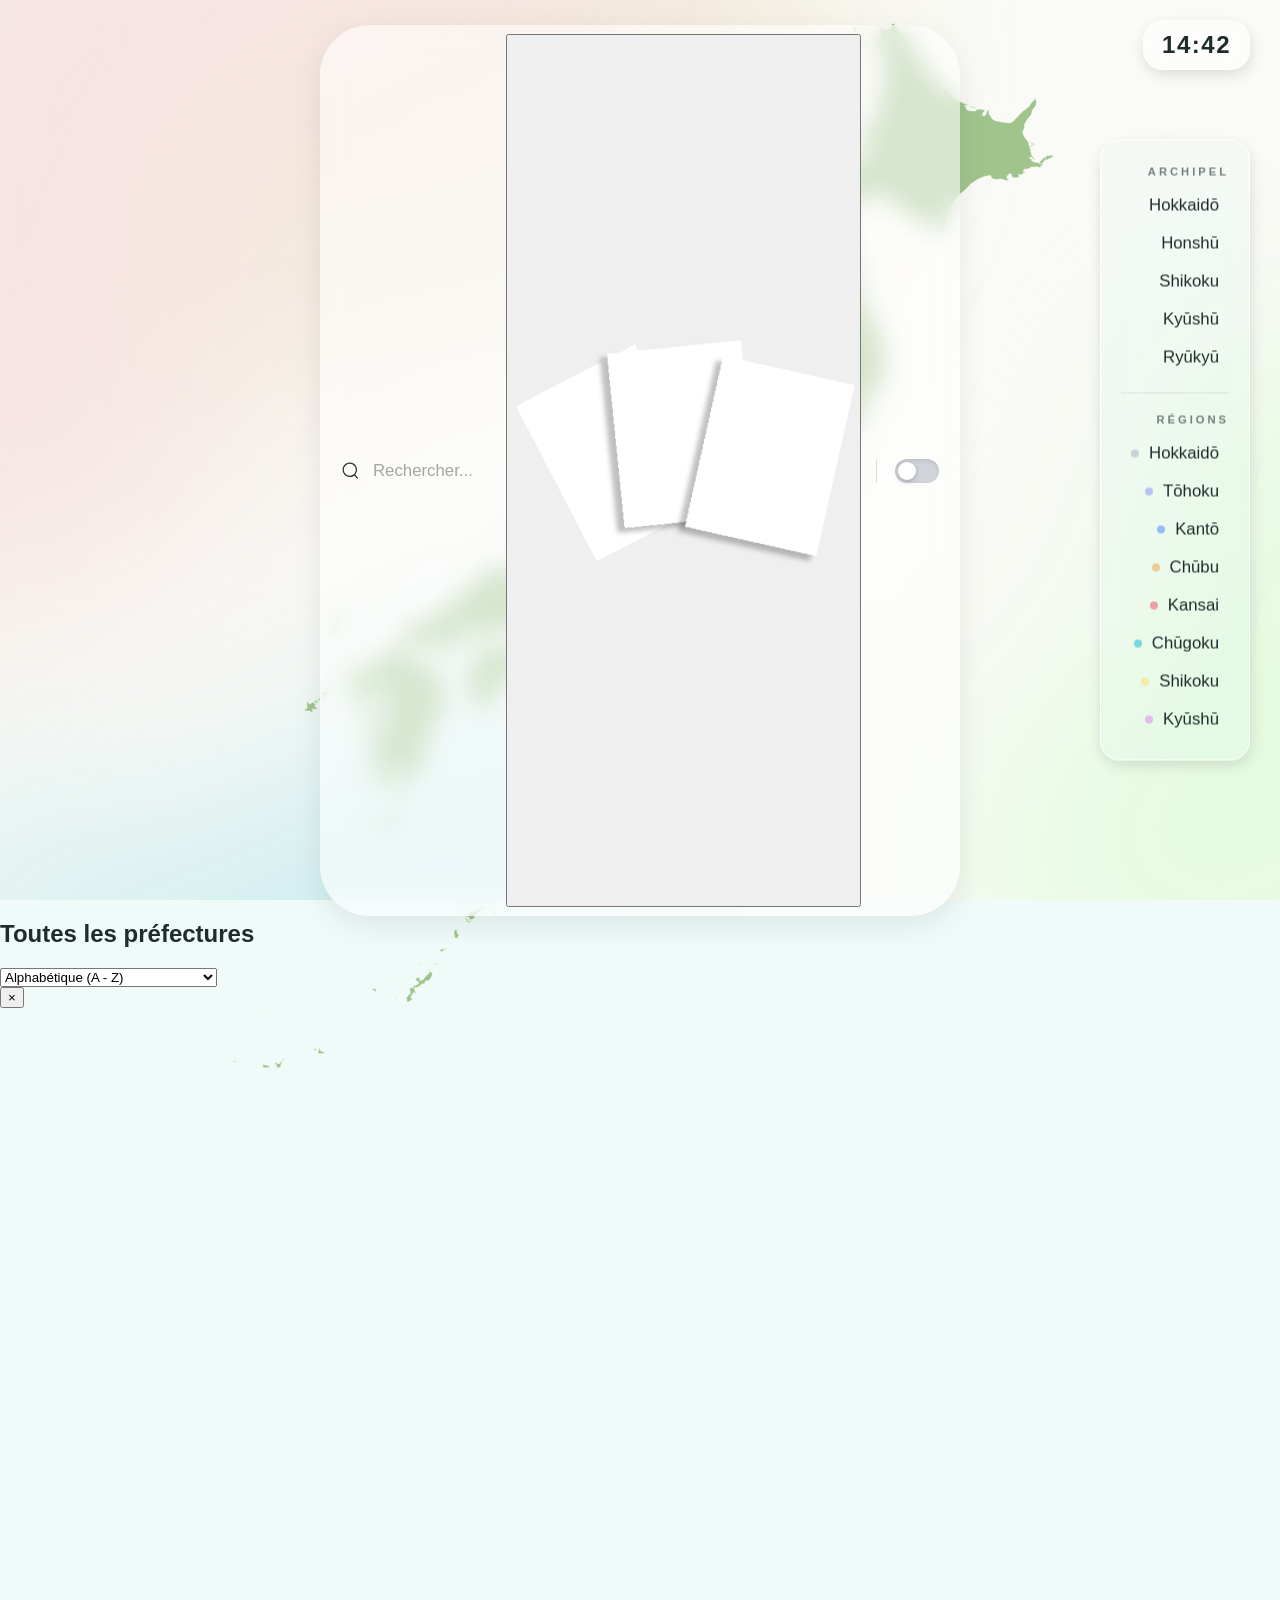
==== commit 320b1218: "Update index.html" ====
--- a/index.html
+++ b/index.html
@@ -22,8 +22,36 @@
     <input placeholder="Rechercher..." type="search" class="search-input" id="searchPrefecture">
     <ul id="search-suggestions" class="search-suggestions"></ul>
   </div>
-
+<button id="btnOuvrirGalerie" class="gallery-open-btn">
+  <svg viewBox="0 0 250 193" fill="none" xmlns="http://www.w3.org/2000/svg" class="icon-dossier">
+    
+    <path class="dossier-arriere" d="M31.0874 181V36.0002C31.0874 30.4774 35.5645 26.0002 41.0874 26.0002H104.564C107.67 26.0002 110.6 27.4435 112.493 29.906L137.234 62.0945C139.127 64.557 142.057 66.0002 145.163 66.0002H227.087C232.61 66.0002 237.087 70.4774 237.087 76.0002V181C237.087 186.523 232.61 191 227.087 191H41.0874C35.5646 191 31.0874 186.523 31.0874 181Z" />
+    
+    <path class="feuille feuille-1" d="M0 54.5706L86.1401 5.77626L149.721 118.019L63.5804 166.814L0 54.5706Z" fill="white"/>
+    
+    <g filter="url(#filter0_d_70_9)" class="feuille feuille-2">
+      <rect x="66.0874" y="13.3853" width="99" height="129" transform="rotate(-7.77042 66.0874 13.3853)" fill="white"/>
+    </g>
+    
+    <g filter="url(#filter1_d_70_9)" class="feuille feuille-3">
+      <rect x="151.89" y="12.0002" width="99" height="129" transform="rotate(10.6331 151.89 12.0002)" fill="white"/>
+    </g>
+    
+    <g filter="url(#filter2_d_70_9)" class="dossier-avant">
+      <path class="dossier-avant-path" d="M237.087 76C237.087 70.4772 232.61 66 227.087 66H41.0875C35.5647 66 31.0876 70.4771 31.0876 76L31.0874 181C31.0874 186.523 35.5646 191 41.0874 191H227.087C232.61 191 237.087 186.523 237.087 181V76Z" />
+    </g>
+    
+    <defs>
+      <filter id="filter0_d_70_9" x="57.0874" y="0" width="124.532" height="149.201" filterUnits="userSpaceOnUse" color-interpolation-filters="sRGB"><feFlood flood-opacity="0" result="BackgroundImageFix"/><feColorMatrix in="SourceAlpha" type="matrix" values="0 0 0 0 0 0 0 0 0 0 0 0 0 0 0 0 0 0 127 0" result="hardAlpha"/><feOffset dx="-5" dy="4"/><feGaussianBlur stdDeviation="2"/><feComposite in2="hardAlpha" operator="out"/><feColorMatrix type="matrix" values="0 0 0 0 0 0 0 0 0 0 0 0 0 0 0 0 0 0 0.25 0"/><feBlend mode="normal" in2="BackgroundImageFix" result="effect1_dropShadow_70_9"/><feBlend mode="normal" in="SourceGraphic" in2="effect1_dropShadow_70_9" result="shape"/></filter>
+      <filter id="filter1_d_70_9" x="119.087" y="12.0002" width="130.103" height="153.052" filterUnits="userSpaceOnUse" color-interpolation-filters="sRGB"><feFlood flood-opacity="0" result="BackgroundImageFix"/><feColorMatrix in="SourceAlpha" type="matrix" values="0 0 0 0 0 0 0 0 0 0 0 0 0 0 0 0 0 0 127 0" result="hardAlpha"/><feOffset dx="-5" dy="4"/><feGaussianBlur stdDeviation="2"/><feComposite in2="hardAlpha" operator="out"/><feColorMatrix type="matrix" values="0 0 0 0 0 0 0 0 0 0 0 0 0 0 0 0 0 0 0.25 0"/><feBlend mode="normal" in2="BackgroundImageFix" result="effect1_dropShadow_70_9"/><feBlend mode="normal" in="SourceGraphic" in2="effect1_dropShadow_70_9" result="shape"/></filter>
+      <filter id="filter2_d_70_9" x="27.2874" y="60.2" width="213.6" height="132.6" filterUnits="userSpaceOnUse" color-interpolation-filters="sRGB"><feFlood flood-opacity="0" result="BackgroundImageFix"/><feColorMatrix in="SourceAlpha" type="matrix" values="0 0 0 0 0 0 0 0 0 0 0 0 0 0 0 0 0 0 127 0" result="hardAlpha"/><feOffset dy="-2"/><feGaussianBlur stdDeviation="1.9"/><feComposite in2="hardAlpha" operator="out"/><feColorMatrix type="matrix" values="0 0 0 0 0 0 0 0 0 0 0 0 0 0 0 0 0 0 0.25 0"/><feBlend mode="normal" in2="BackgroundImageFix" result="effect1_dropShadow_70_9"/><feBlend mode="normal" in="SourceGraphic" in2="effect1_dropShadow_70_9" result="shape"/></filter>
+    </defs>
+  </svg>
+</button>
   <div class="nav-separator"></div>
+
+
+
 
   <label class="theme-toggle-container" aria-label="Activer le mode sombre">
     <input type="checkbox" id="nightModeToggle" class="theme-toggle-input">
@@ -548,6 +576,29 @@
   <!-- ZONE DE DÉTAIL -->
 <div class="app-container">
 
+  <div id="galleryModal" class="gallery-modal">
+  <div class="gallery-content">
+    
+    <div class="gallery-header">
+      <h2>Toutes les préfectures</h2>
+      
+      <div class="gallery-filters">
+        <select id="sortGallery" class="filter-select">
+          <option value="az">Alphabétique (A - Z)</option>
+          <option value="za">Alphabétique (Z - A)</option>
+          <option value="pop-desc">Population (La + grande d'abord)</option>
+          <option value="pop-asc">Population (La + petite d'abord)</option>
+        </select>
+      </div>
+
+      <button id="closeGallery" class="close-btn">&times;</button>
+    </div>
+
+    <div id="galleryGrid" class="gallery-grid"></div>
+
+  </div>
+</div>
+
 
 <script src="data-prefectures.js"></script>
 <script src="script.js"></script>
--- a/style.css
+++ b/style.css
@@ -1,17 +1,10 @@
 /* =========================================================
    POLICES
    ========================================================= */
-@font-face {
-  font-family: 'Tsukuhoucustom';
-  src: url('font/TsukuhouShogoMin-OFL.woff2') format('woff2');
-  font-display: swap;
-}
 @font-face {
   font-family: 'Funnelsans';
-  src: url('font/Funnelsans.ttf') format('truetype');
-  font-display: swap;
-}
-
+  src: url('../font/Funnelsans.ttf') format('regular');
+}
 /* =========================================================
    VARIABLES — THÈME CLAIR (défaut)
    ========================================================= */
@@ -35,14 +28,14 @@
   --label-bg:   #e4f8f6a9;
 
   /* Boutons */
-  --btn-bg-box:    #def3f1;
+  --btn-bg-box:    #def3f134;
   --btn-shadow-1:  2px 6px 18px #0001;
   --btn-border:    1.5px solid #ffffff;
   --btn-bg:        #8f6b36;
   --btn-text:      #1e2c2b;
   --btn-shadow-2:  1px 2px 8px #2221;
-  --btn-hover-bg:  #f0faf9;
-  --btn-active-bg: #f0faf9;
+  --btn-hover-bg:  #dff7f4;
+  --btn-active-bg: #d0f7f3;
   --btn-active-text:   #aa8e5e;
   --btn-active-border: #e7d5b2;
 
@@ -57,7 +50,8 @@
   --flag-border: 1px solid #ddd;
 
   /* Navbar */
-  --nav-bg:     #ffffffbd;
+  --nav-bg:     #ffffff8f;
+  --nav-border: 1px solid #ffffff00;
   --nav-shadow: 0px 4px 15px #0001, 2px 6px 18px #0001;
   --nav-pill-bg:#f5f5f5;
   --nav-counter:#1e2c2b;
@@ -74,6 +68,11 @@
   --toggle-bg:     linear-gradient(to right, #efefef 50%, #2a2a2a 50%) no-repeat;
   --toggle-border: 1px solid rgba(133,133,133,0.479);
   --toggle-circle: linear-gradient(to right, #efefef 50%, #0A0E15 50%) no-repeat;
+
+  /* Heure */
+  --heure-border: 1px solid #ffffff52;
+  --heure-bg: #ffffff8f; 
+  --texte-heure: #1e2c2b;
 }
 
 /* =========================================================
@@ -83,7 +82,7 @@
   --bg:         #0A0E15;
   --text:       #f5ebd9;
   --text-muted: #d4d6d4;
-  --card-bg:    #2b2b2b;
+  --card-bg:    #0709317c;
 
   --pref-fill:          #78A1E2;
   --pref-stroke:        #ffffff;
@@ -92,17 +91,17 @@
   --pref-active-fill:   #3d6db9;
   --pref-active-stroke: #ffffff;
 
-  --label-text: #203150;
+  --label-text: #696b9e;
   --label-bg:   #a9bbd6;
 
-  --btn-bg-box:    #222D41;
+  --btn-bg-box:    #ffffff17;
   --btn-shadow-1:  1px 1px 10px #fdfcfc2d;
-  --btn-border:    1.5px solid #9b9b9b;
+  --btn-border:    1.5px solid #ffffff;
   --btn-bg:        #374158;
   --btn-text:      #f5ebd9;
   --btn-shadow-2:  1px 2px 8px #fdfcfc2d;
-  --btn-hover-bg:  #888888;
-  --btn-active-bg: #888888;
+  --btn-hover-bg:  #421fc288;
+  --btn-active-bg: #4317e2;
   --btn-active-text:   #f5ebd9;
   --btn-active-border: #888;
 
@@ -114,7 +113,8 @@
   --flag-shadow: 0 2px 8px rgba(0,0,0,0.2);
   --flag-border: 1px solid #ddd;
 
-  --nav-bg:     #2b2b2b;
+  --nav-bg:     #2b2b2b75;
+  --nav-border: 1px solid #ffffff2f;
   --nav-shadow: 0 4px 15px rgba(0,0,0,0.5);
   --nav-pill-bg:#3d3d3d;
   --nav-counter:#f5ebd9;
@@ -125,6 +125,11 @@
   --search-input-color: #ffffffea;
   --sugg-hover-bg:      #78a1e248;
   --sugg-text:          #ffffff;
+
+  /* Heure */
+  --heure-border: 1px solid #ffffff41;
+  --heure-bg: #30303046; 
+  --texte-heure: #f5ebd9;
 }
 
 /* =========================================================
@@ -143,16 +148,57 @@
 html:not(.fiche-mode),
 body:not(.fiche-mode) { overflow-y: hidden; }
 
-body {
+body.page {
+margin: 0;
+  padding: 0;
   min-height: 100vh;
+  font-family: 'Funnelsans', sans-serif;
+  color: var(--text);
   background-color: var(--bg);
-
-  color: var(--text);
-  transition: background 0.3s ease, color 0.3s ease;
-  display: flex;
-  flex-direction: column;
-  align-items: center;
-  overflow: hidden;
+  transition: background-color 0.5s ease, color 0.5s ease;
+  
+  /* Le strict minimum pour retenir nos calques SVG, sans casser ton layout */
+  position: relative;
+  z-index: 0;
+}
+
+/* =========================================================
+   CALQUES DE FOND (LIGHT & DARK)
+   ========================================================= */
+
+/* CALQUE 1 : Le SVG Clair (toujours au fond) */
+body.page::before {
+  content: "";
+  position: fixed;
+  top: 0; left: 0; width: 100vw; height: 100vh;
+  z-index: -2; /* Tout au fond */
+  
+  background-image: url('Background.svg');
+  background-size: cover;
+  background-position: center;
+  background-repeat: no-repeat;
+}
+
+/* CALQUE 2 : Le SVG Sombre (invisible par défaut, juste au-dessus du clair) */
+body.page::after {
+  content: "";
+  position: fixed;
+  top: 0; left: 0; width: 100vw; height: 100vh;
+  z-index: -1; /* Au-dessus du clair, mais sous ton site */
+  
+  background-image: url('Background-Dark.svg');
+  background-size: cover;
+  background-position: center;
+  background-repeat: no-repeat;
+  
+  /* La magie du fondu */
+  opacity: 0; 
+  transition: opacity 0.5s ease;
+}
+
+/* L'activation du fondu quand on clique sur le bouton sombre */
+body.dark-theme::after {
+  opacity: 1;
 }
 
 body.fiche-mode {
@@ -326,12 +372,12 @@
   font-family: 'Tsukuhoucustom', serif;
   position: fixed;
   bottom: 30px;
-  left: 49%;
+  left: 51%;
   transform: translateX(-50%);
   font-size: 2.4rem;
   font-weight: bold;
   color: var(--label-text);
-  background-color: var(--label-bg);
+  
   padding: 10px 20px;
   border-radius: 12px;
   pointer-events: none;
@@ -351,6 +397,7 @@
   transform: translate(-50%, 0);
   z-index: 2000;
   background: var(--nav-bg);
+  border: var(--nav-border);
   backdrop-filter: blur(12px);
   -webkit-backdrop-filter: blur(12px);
   display: flex;
@@ -522,7 +569,7 @@
    DOCK LATÉRAL DROIT
    ========================================================= */
 .dock-navigation-carte {
-  position: absolute;
+  position: fixed;
   right: 30px;
   top: 50%;
   transform: translateY(-50%);
@@ -602,117 +649,25 @@
 .dock-btn.active .couleur-pastille { opacity: 1; transform: scale(1.3); box-shadow: 0 0 2px currentColor; }
 
 /* =========================================================
-   TIROIR DES RÉGIONS (barre haute)
-   ========================================================= */
-.top-region-wrapper {
-  position: fixed;
-  top: 0;
-  left: 50%;
-  transform: translate(-50%, calc(-100% - 20px));
-  z-index: 3000;
-  display: flex;
-  flex-direction: column;
-  transition: transform 0.4s cubic-bezier(0.2,0.8,0.2,1);
-  pointer-events: none;
-}
-body.region-active-mode .top-region-wrapper {
-  transform: translate(-50%, -100%);
-  pointer-events: auto;
-}
-body.region-active-mode .top-region-wrapper:hover { transform: translate(-50%, 0); }
-
-.top-region-menu {
-  background: var(--nav-bg);
-  backdrop-filter: blur(12px);
-  -webkit-backdrop-filter: blur(12px);
-  border: var(--btn-border);
-  border-top: none;
-  border-radius: 0 0 25px 25px;
-  box-shadow: 0 12px 35px rgba(0,0,0,0.2);
-  display: flex;
-  align-items: center;
-  gap: 12px;
-  padding: 20px 30px;
-}
-
-.top-region-tab {
-  position: absolute;
-  top: 100%;
-  left: 50%;
-  transform: translateX(-50%);
-  width: 60px;
-  height: 15px;
-  background: var(--nav-bg);
-  backdrop-filter: blur(12px);
-  -webkit-backdrop-filter: blur(12px);
-  border: var(--btn-border);
-  border-top: none;
-  border-radius: 0 0 10px 10px;
-  box-shadow: 0 5px 15px rgba(0,0,0,0.1);
-  cursor: pointer;
-}
-
-.top-region-btn {
-  white-space: nowrap;
-  transition: transform 0.3s cubic-bezier(0.2,0.8,0.2,1), background 0.3s ease !important;
-}
-.top-region-btn:hover {
-  transform: translate(0, -5px) !important;
-  box-shadow: 0 5px 15px rgba(0,0,0,0.1);
-}
-
-/* =========================================================
-   BARRE NAVIGATION PRÉFECTURES (pilule précédent/suivant)
+   BARRE NAVIGATION PRÉFECTURES (pillule météo centrée)
    ========================================================= */
 .fiche-navbar {
   position: fixed;
-  top: 20px;
-  left: 51%;
-  transform: translate(-50%, -100px);
+  top: 22px;
+  left: 50%;
+  transform: translate(-50%, -120px);
   z-index: 2000;
   display: flex;
   align-items: center;
-  justify-content: space-between;
-  gap: 20px;
-  background-color: var(--nav-bg);
-  padding: 8px 15px;
-  border-radius: 40px;
-  box-shadow: var(--nav-shadow);
+  justify-content: center;
   opacity: 0;
   pointer-events: none;
-  transition: transform 0.6s cubic-bezier(0.2,0,0.2,1), opacity 0.6s ease;
+  transition: transform 0.55s cubic-bezier(0.2,0,0.2,1), opacity 0.55s ease;
 }
 body.fiche-mode:not(.region-active-mode) .fiche-navbar {
   transform: translate(-50%, 0);
   opacity: 1;
   pointer-events: auto;
-}
-
-.nav-pill-btn {
-  background: var(--nav-pill-bg);
-  color: var(--nav-arrows);
-  border: none;
-  width: 36px;
-  height: 36px;
-  border-radius: 50%;
-  display: flex;
-  justify-content: center;
-  align-items: center;
-  cursor: pointer;
-  font-size: 1.2rem;
-  transition: transform 0.2s ease;
-}
-.nav-pill-btn:hover:not(:disabled) { transform: scale(1.1); }
-.nav-pill-btn:disabled              { opacity: 0.2; cursor: not-allowed; }
-
-.fiche-compteur {
-  font-family: 'Funnelsans', serif;
-  font-weight: 700;
-  color: var(--nav-counter);
-  font-size: 1.1rem;
-  min-width: 65px;
-  text-align: center;
-  letter-spacing: 2px;
 }
 
 /* =========================================================
@@ -971,16 +926,8 @@
 }
 
 /* =========================================================
-   BOUTONS PRÉCÉDENT / SUIVANT — état désactivé
-   ========================================================= */
-.nav-pill-btn:hover:not(:disabled) { transform: scale(1.1); }
-.nav-pill-btn:disabled {
-  opacity: 0.25;
-  cursor: not-allowed;
-  filter: grayscale(1);
-  transform: scale(0.92);
-  transition: opacity 0.3s ease, transform 0.3s ease;
-}
+   BOUTONS PRÉCÉDENT / SUIVANT — état désactivé (conservé pour compatibilité)
+   ========================================================= */
 
 /* =========================================================
    BLOC VILLES PRINCIPALES
@@ -1028,3 +975,88 @@
 #ficheVillesBloc.fiche-transition-out {
   animation: fadeOutDown 0.2s ease forwards !important;
 }
+
+
+
+/* =========================================================
+   WIDGET HEURE LOCALE JAPON (mode normal, au-dessus du dock)
+   ========================================================= */
+.heure-japon-widget {
+  position: fixed;
+  right: 30px;
+  top: 20px;
+  z-index: 100;
+  background: var(--heure-bg);
+  backdrop-filter: blur(10px);
+  -webkit-backdrop-filter: blur(10px);
+  border: var(--heure-border);
+  border-radius: 20px;
+  padding: 10px 18px;
+  box-shadow: var(--nav-shadow);
+  display: flex;
+  flex-direction: column;
+  align-items: center;
+  gap: 2px;
+  font-family: 'Funnelsans', sans-serif;
+  pointer-events: none;
+  transition: opacity 0.5s cubic-bezier(0.2,0,0.2,1),
+              transform 0.5s cubic-bezier(0.2,0,0.2,1);
+}
+
+.heure-japon-label {
+  font-size: 1rem;
+  font-weight: 800;
+  letter-spacing: 3px;
+  color: var(--texte-heure);
+  text-transform: uppercase;
+  opacity: 0.7;
+}
+
+#heureJapon {
+  font-size: 1.50rem;
+  font-weight: 600;
+  color: var(--text);
+  font-variant-numeric: tabular-nums;
+  letter-spacing: 1.5px;
+}
+
+/* Cache le widget heure en mode fiche */
+body.fiche-mode .heure-japon-widget {
+  opacity: 0;
+  transform: translateX(80px);
+  pointer-events: none;
+}
+
+/* =========================================================
+   PILLULE MÉTÉO — ajustement en mode fiche
+   ========================================================= */
+body.fiche-mode:not(.region-active-mode) .info-pillule {
+  /* La pillule est centrée dans la fiche-navbar */
+  pointer-events: none;
+}
+
+/* Le voile est invisible par défaut */
+.bg-overlay {
+  position: fixed;
+  top: 0;
+  left: 0;
+  width: 100vw;
+  height: 100vh;
+  /* Utilise ta variable de couleur de fond, ou un noir/blanc transparent */
+  background-color: var(--bg); 
+  opacity: 0;
+  pointer-events: none; /* Pour qu'on puisse cliquer à travers */
+  z-index: -1; /* Il reste derrière ton contenu, mais devant ton body/background */
+  transition: opacity 0.6s ease;
+}
+
+/* Quand on ouvre une fiche, le voile s'opacifie */
+body.fiche-mode .bg-overlay {
+  opacity: 0.5; /* 80% opaque : cache le fond, met en valeur la carte et la fiche */
+}
+
+/* --- OPTIONNEL : Comportement en mode sombre --- */
+body.dark-theme.fiche-mode .bg-overlay {
+  background-color: #ffffff; /* Assombrit encore plus en mode nuit */
+  opacity: 0.8;
+}
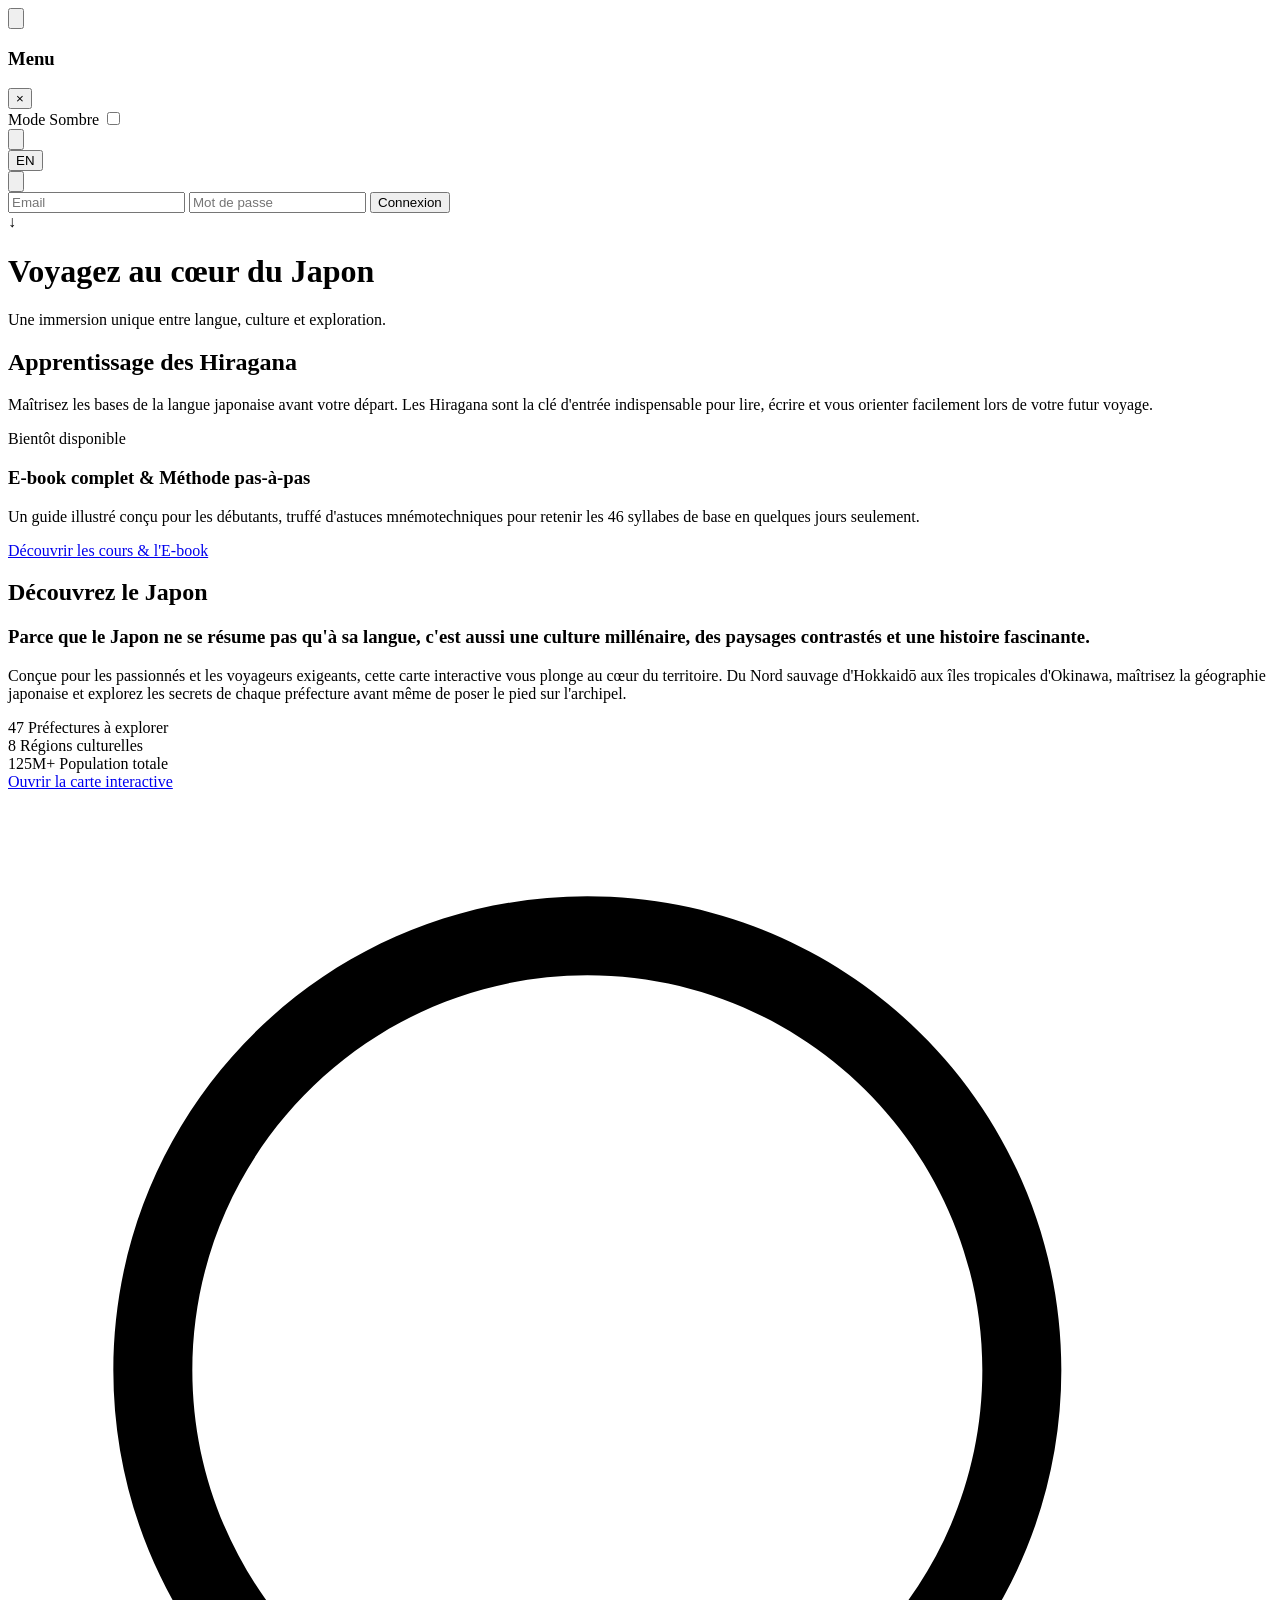
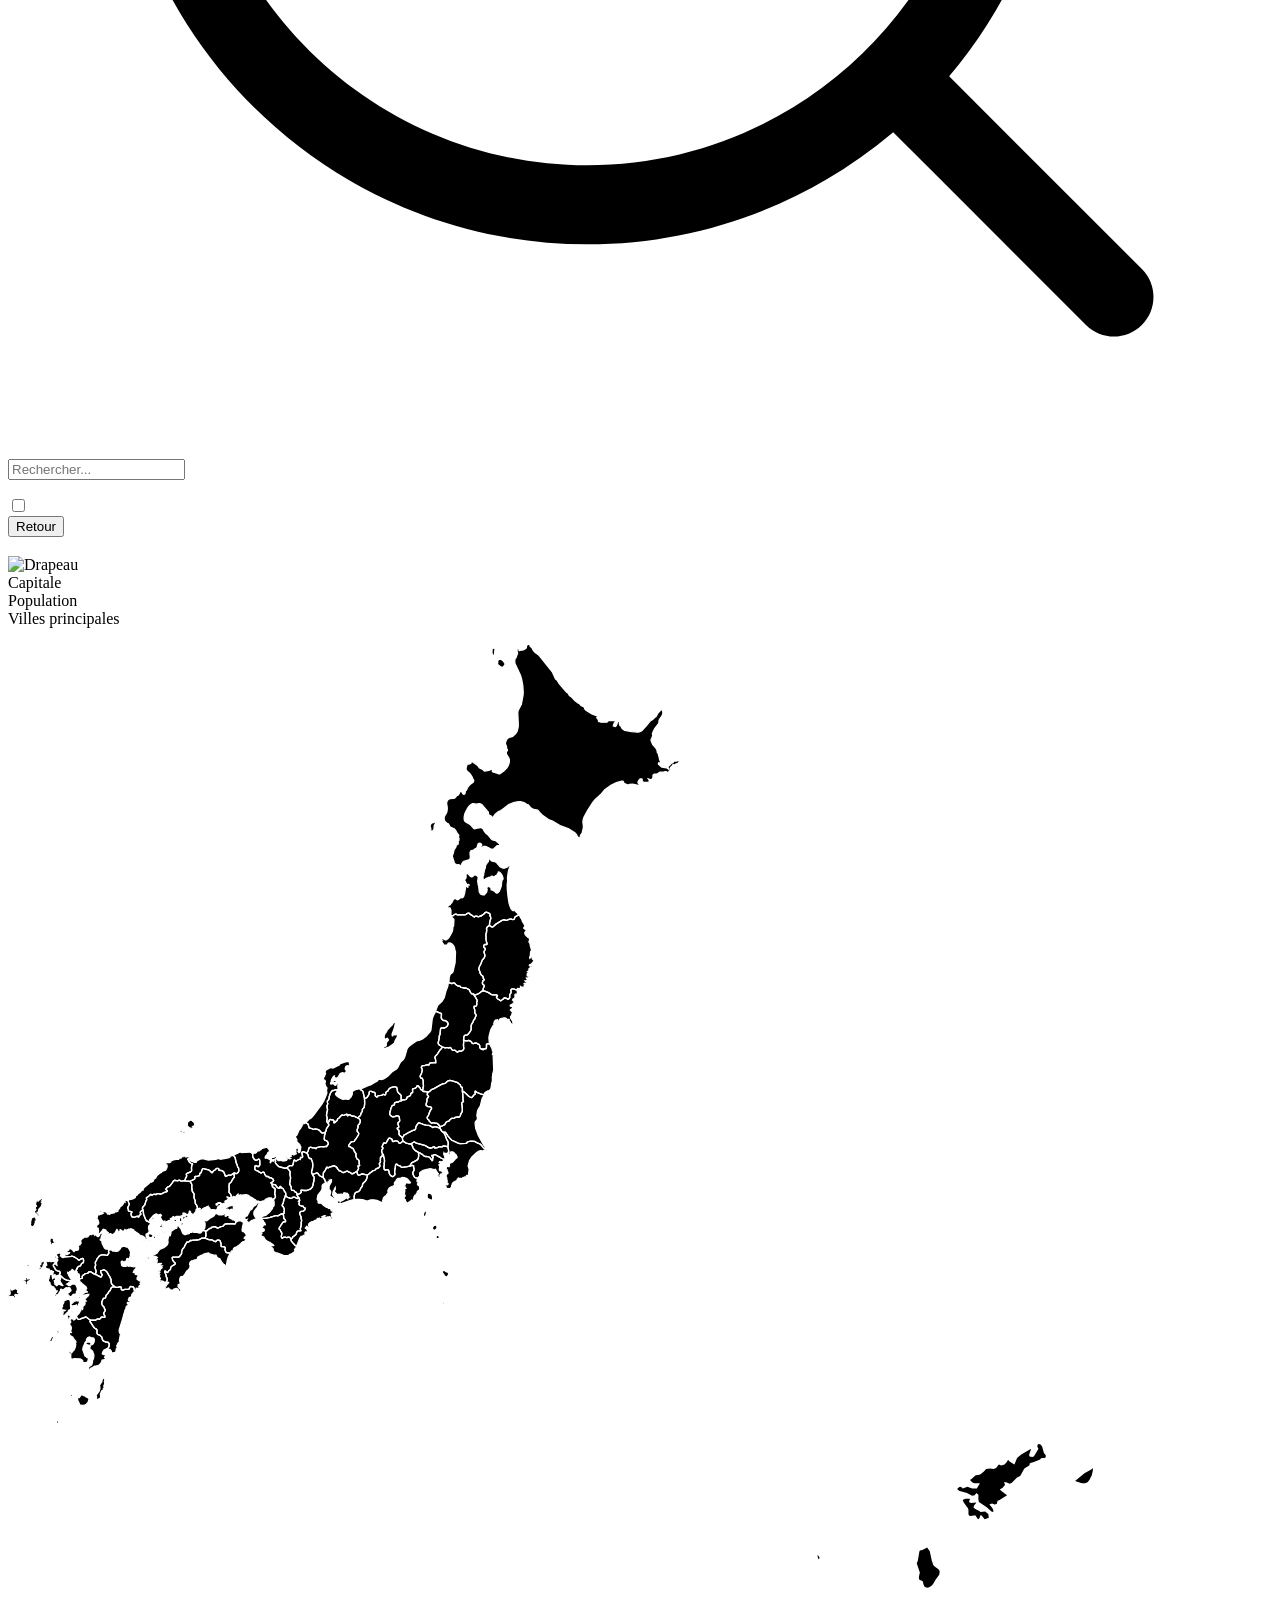
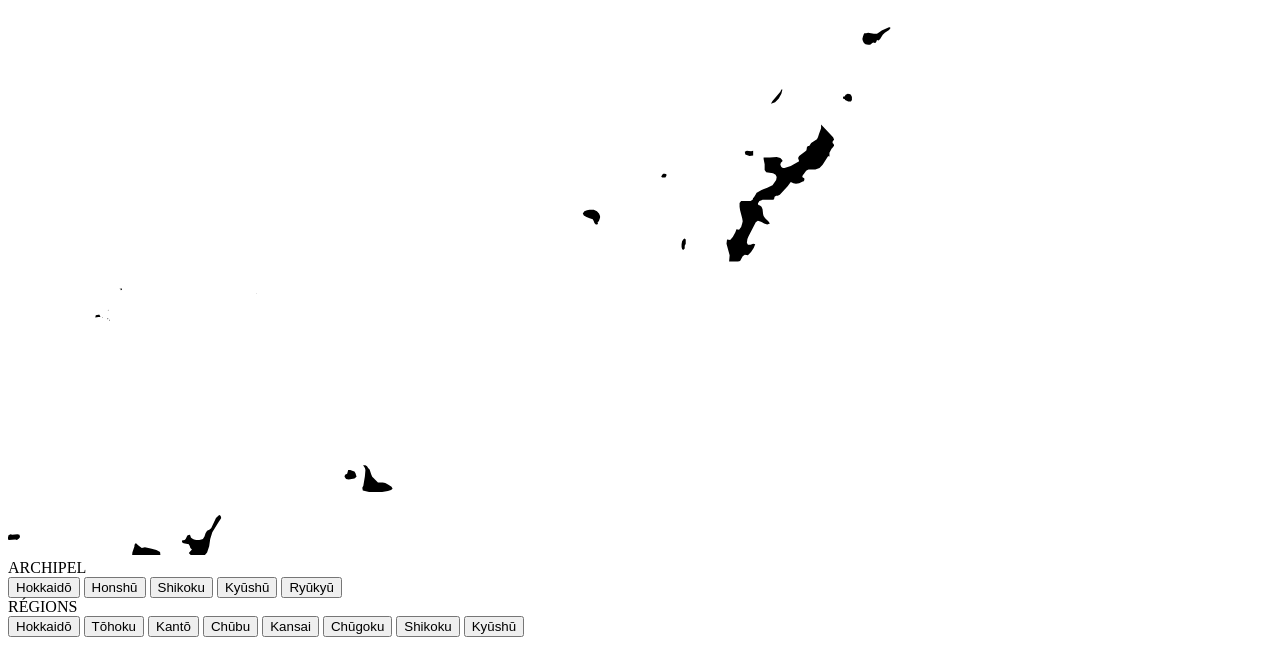
==== commit 138e1ab1: "Update index.html" ====
--- a/index.html
+++ b/index.html
@@ -3,18 +3,160 @@
 <head>
   <meta charset="UTF-8">
   <title>Ma Carte Interactive</title>
- <link rel="stylesheet" href="style.css">
- 
+  <link rel="stylesheet" href="landing-style.css">
+  <link rel="stylesheet" href="style25.css">
+  <link rel="stylesheet" href="cours/cours-style.css">
+  <!-- À rajouter dans la balise <head> -->
+<link rel="preconnect" href="https://fonts.googleapis.com">
+<link rel="preconnect" href="https://fonts.gstatic.com" crossorigin>
+<link href="https://fonts.googleapis.com/css2?family=Noto+Sans+JP:wght@400;700;900&family=Outfit:wght@300;400;600;800&display=swap" rel="stylesheet">
 </head>
 
 <body class="page">
-
-<div class="app-container">
+<button id="btn-retour-landing" class="btn-home-premium" aria-label="Retour à l'accueil">
+    <svg viewBox="0 0 24 24" class="icon-home" fill="none" stroke="currentColor" stroke-width="2" stroke-linecap="round" stroke-linejoin="round">
+        <path d="m3 9 9-7 9 7v11a2 2 0 0 1-2 2H5a2 2 0 0 1-2-2z"/>
+        <polyline points="9 22 9 12 15 12 15 22"/>
+    </svg>
+</button>
+
+  <!-- ========================================================= -->
+  <!-- RIDEAU : LANDING PAGE D'ACCUEIL                           -->
+  <!-- ========================================================= -->
+  <div id="landing-page-intro">
+      <!-- NOUVEAU HEADER (Menu, Langue, Connexion) -->
+      <header class="landing-top-header">
+        <div class="sidebar-overlay" id="sidebarOverlay"></div>
+
+    <div class="sidebar-menu" id="sidebarMenu">
+        <div class="sidebar-header">
+            <h3>Menu</h3>
+            <button class="sidebar-close-btn" id="sidebarCloseBtn">&times;</button>
+        </div>
+        <div class="sidebar-content">
+            <div class="menu-item-switch">
+                <span class="switch-label">Mode Sombre</span>
+                <label class="theme-switch">
+                    <input type="checkbox" id="sidebarDarkToggle">
+                    <span class="switch-slider"></span>
+                </label>
+            </div>
+            </div>
+    </div>
+
+    <div class="header-hamburger-pill">
+        <button class="hamburger-btn" id="sidebarToggleBtn" aria-label="Ouvrir le menu">
+            <svg viewBox="0 0 24 24" fill="none" stroke="currentColor" stroke-width="2" stroke-linecap="round" stroke-linejoin="round">
+                <line x1="3" y1="12" x2="21" y2="12"></line>
+                <line x1="3" y1="6" x2="21" y2="6"></line>
+                <line x1="3" y1="18" x2="21" y2="18"></line>
+            </svg>
+        </button>
+    </div>
+
+          <!-- À droite : Pilule Langue & Connexion -->
+          <div class="header-controls-pill">
+              <!-- Bouton Langue -->
+              <button class="lang-btn" aria-label="Change language">EN</button>
+              
+              <div class="pill-separator"></div>
+              
+              <!-- Zone Connexion -->
+              <div class="login-wrapper">
+                  <button class="login-toggle-btn" id="loginToggleBtn" aria-label="Se connecter">
+                      <svg viewBox="0 0 24 24" fill="none" stroke="currentColor" stroke-width="2" stroke-linecap="round" stroke-linejoin="round">
+                          <path d="M20 21v-2a4 4 0 0 0-4-4H8a4 4 0 0 0-4 4v2"></path>
+                          <circle cx="12" cy="7" r="4"></circle>
+                      </svg>
+                  </button>
+
+                  <!-- Le menu déroulant de connexion (masqué par défaut) -->
+                  <div class="login-dropdown" id="loginDropdown">
+                      <input type="email" placeholder="Email" class="login-input">
+                      <input type="password" placeholder="Mot de passe" class="login-input">
+                      <button class="login-submit-btn">Connexion</button>
+                  </div>
+              </div>
+          </div>
+      </header>
+
+      <div class="hero-landing">
+        <div class="scroll-indicator">
+    <span>↓</span>
+</div>
+          <div class="hero-content">
+              <h1>Voyagez au cœur du Japon</h1>
+              <p>Une immersion unique entre langue, culture et exploration.</p>
+          </div>
+      </div>
+
+      <div class="section-landing monde-apprentissage" id="landing-apprentissage">
+          <div class="section-container">
+              <h2>Apprentissage des Hiragana</h2>
+              <p class="section-description">
+                  Maîtrisez les bases de la langue japonaise avant votre départ. Les Hiragana sont la clé d'entrée indispensable pour lire, écrire et vous orienter facilement lors de votre futur voyage.
+              </p>
+              
+              <div class="preview-box">
+                  <div class="preview-badge">Bientôt disponible</div>
+                  <h3>E-book complet & Méthode pas-à-pas</h3>
+                  <p>Un guide illustré conçu pour les débutants, truffé d'astuces mnémotechniques pour retenir les 46 syllabes de base en quelques jours seulement.</p>
+              </div>
+
+              <a href="#" id="btn-decouverte-cours" class="btn-landing btn-rouge">Découvrir les cours & l'E-book</a>
+          </div>
+      </div>
+
+      <div class="monde-separator">
+          <span class="line"></span>
+          <span class="dot"></span>
+          <span class="line"></span>
+      </div>
+
+      <div class="section-landing monde-decouverte" id="landing-decouverte">
+    <div class="section-container">
+        <h2>Découvrez le Japon</h2>
+        <!-- L'accroche de transition (Langue > Culture) -->
+        <h3 class="section-subtitle">
+            Parce que le Japon ne se résume pas qu'à sa langue, c'est aussi une culture millénaire, des paysages contrastés et une histoire fascinante.
+        </h3>
+        
+        <!-- Le corps du texte -->
+        <p class="section-description">
+            Conçue pour les passionnés et les voyageurs exigeants, cette carte interactive vous plonge au cœur du territoire. Du Nord sauvage d'Hokkaidō aux îles tropicales d'Okinawa, maîtrisez la géographie japonaise et explorez les secrets de chaque préfecture avant même de poser le pied sur l'archipel.
+        </p>
+        <!-- Statistiques Clés du Japon -->
+<div class="stats-mini-dashboard">
+    <div class="stat-box">
+        <span class="stat-number">47</span>
+        <span class="stat-legend">Préfectures à explorer</span>
+    </div>
+    <div class="stat-box">
+        <span class="stat-number">8</span>
+        <span class="stat-legend">Régions culturelles</span>
+    </div>
+    <div class="stat-box">
+        <span class="stat-number">125M+</span>
+        <span class="stat-legend">Population totale</span>
+    </div>
+</div>
+
+        <a href="html24.html" id="btn-decouverte" class="btn-landing btn-noir">Ouvrir la carte interactive</a>
+    </div>
+</div>
+
+  </div>
+
+  <!-- ========================================================= -->
+  <!-- LA CARTE (en dessous du rideau)                           -->
+  <!-- ========================================================= -->
+
+<div class="app-container" id="map-app-container">
   <div class="bg-overlay"></div>
     
    <header class="app-header">
     <nav class="navbar">
-
+      
   <div class="search-group">
     <svg class="search-icon" aria-hidden="true" viewBox="0 0 24 24">
       <path d="M21.53 20.47l-3.66-3.66C19.195 15.24 20 13.214 20 11c0-4.97-4.03-9-9-9s-9 4.03-9 9 4.03 9 9 9c2.215 0 4.24-.804 5.808-2.13l3.66 3.66c.147.146.34.22.53.22s.385-.073.53-.22c.295-.293.295-.767.002-1.06zM3.5 11c0-4.135 3.365-7.5 7.5-7.5s7.5 3.365 7.5 7.5-3.365 7.5-7.5 7.5-7.5-3.365-7.5-7.5z"></path>
@@ -22,48 +164,12 @@
     <input placeholder="Rechercher..." type="search" class="search-input" id="searchPrefecture">
     <ul id="search-suggestions" class="search-suggestions"></ul>
   </div>
-<button id="btnOuvrirGalerie" class="gallery-open-btn">
-  <svg viewBox="0 0 250 193" fill="none" xmlns="http://www.w3.org/2000/svg" class="icon-dossier">
-    
-    <path class="dossier-arriere" d="M31.0874 181V36.0002C31.0874 30.4774 35.5645 26.0002 41.0874 26.0002H104.564C107.67 26.0002 110.6 27.4435 112.493 29.906L137.234 62.0945C139.127 64.557 142.057 66.0002 145.163 66.0002H227.087C232.61 66.0002 237.087 70.4774 237.087 76.0002V181C237.087 186.523 232.61 191 227.087 191H41.0874C35.5646 191 31.0874 186.523 31.0874 181Z" />
-    
-    <path class="feuille feuille-1" d="M0 54.5706L86.1401 5.77626L149.721 118.019L63.5804 166.814L0 54.5706Z" fill="white"/>
-    
-    <g filter="url(#filter0_d_70_9)" class="feuille feuille-2">
-      <rect x="66.0874" y="13.3853" width="99" height="129" transform="rotate(-7.77042 66.0874 13.3853)" fill="white"/>
-    </g>
-    
-    <g filter="url(#filter1_d_70_9)" class="feuille feuille-3">
-      <rect x="151.89" y="12.0002" width="99" height="129" transform="rotate(10.6331 151.89 12.0002)" fill="white"/>
-    </g>
-    
-    <g filter="url(#filter2_d_70_9)" class="dossier-avant">
-      <path class="dossier-avant-path" d="M237.087 76C237.087 70.4772 232.61 66 227.087 66H41.0875C35.5647 66 31.0876 70.4771 31.0876 76L31.0874 181C31.0874 186.523 35.5646 191 41.0874 191H227.087C232.61 191 237.087 186.523 237.087 181V76Z" />
-    </g>
-    
-    <defs>
-      <filter id="filter0_d_70_9" x="57.0874" y="0" width="124.532" height="149.201" filterUnits="userSpaceOnUse" color-interpolation-filters="sRGB"><feFlood flood-opacity="0" result="BackgroundImageFix"/><feColorMatrix in="SourceAlpha" type="matrix" values="0 0 0 0 0 0 0 0 0 0 0 0 0 0 0 0 0 0 127 0" result="hardAlpha"/><feOffset dx="-5" dy="4"/><feGaussianBlur stdDeviation="2"/><feComposite in2="hardAlpha" operator="out"/><feColorMatrix type="matrix" values="0 0 0 0 0 0 0 0 0 0 0 0 0 0 0 0 0 0 0.25 0"/><feBlend mode="normal" in2="BackgroundImageFix" result="effect1_dropShadow_70_9"/><feBlend mode="normal" in="SourceGraphic" in2="effect1_dropShadow_70_9" result="shape"/></filter>
-      <filter id="filter1_d_70_9" x="119.087" y="12.0002" width="130.103" height="153.052" filterUnits="userSpaceOnUse" color-interpolation-filters="sRGB"><feFlood flood-opacity="0" result="BackgroundImageFix"/><feColorMatrix in="SourceAlpha" type="matrix" values="0 0 0 0 0 0 0 0 0 0 0 0 0 0 0 0 0 0 127 0" result="hardAlpha"/><feOffset dx="-5" dy="4"/><feGaussianBlur stdDeviation="2"/><feComposite in2="hardAlpha" operator="out"/><feColorMatrix type="matrix" values="0 0 0 0 0 0 0 0 0 0 0 0 0 0 0 0 0 0 0.25 0"/><feBlend mode="normal" in2="BackgroundImageFix" result="effect1_dropShadow_70_9"/><feBlend mode="normal" in="SourceGraphic" in2="effect1_dropShadow_70_9" result="shape"/></filter>
-      <filter id="filter2_d_70_9" x="27.2874" y="60.2" width="213.6" height="132.6" filterUnits="userSpaceOnUse" color-interpolation-filters="sRGB"><feFlood flood-opacity="0" result="BackgroundImageFix"/><feColorMatrix in="SourceAlpha" type="matrix" values="0 0 0 0 0 0 0 0 0 0 0 0 0 0 0 0 0 0 127 0" result="hardAlpha"/><feOffset dy="-2"/><feGaussianBlur stdDeviation="1.9"/><feComposite in2="hardAlpha" operator="out"/><feColorMatrix type="matrix" values="0 0 0 0 0 0 0 0 0 0 0 0 0 0 0 0 0 0 0.25 0"/><feBlend mode="normal" in2="BackgroundImageFix" result="effect1_dropShadow_70_9"/><feBlend mode="normal" in="SourceGraphic" in2="effect1_dropShadow_70_9" result="shape"/></filter>
-    </defs>
-  </svg>
-</button>
-  <div class="nav-separator"></div>
-
-
-
 
   <label class="theme-toggle-container" aria-label="Activer le mode sombre">
     <input type="checkbox" id="nightModeToggle" class="theme-toggle-input">
     <div class="theme-toggle-slider"></div>
   </label>
   </nav>
-
-<!-- Widget heure locale du Japon (mode normal uniquement) -->
-<div id="heure-japon-widget" class="heure-japon-widget">
-  
-  <span id="heureJapon">--:--:--</span>
-</div>
       </header>
 
     <div class="app-body">
@@ -103,6 +209,7 @@
 
   <p id="ficheTexte"></p>
 </div>
+
 
     </section>
         </aside>
@@ -497,13 +604,153 @@
      data-region="Hokkaidō" />
   </g>
   
-  
   <path
      d="m 322.66584,488.71 0.70184,0.4 0.70183,0.3 0.70184,0.3 0.39419,0.7 -0.20189,0.4 -0.70185,1 -0.29804,0.3 h -0.39418 l -0.49994,-0.3 -0.49995,-0.4 -0.29803,-0.7 -0.99988,-1.4 -0.0961,-0.5 0.29806,-0.4 0.49993,-0.2 z m -8.86432,-32.42 0.20188,-1.1 0.89412,-0.7 0.89414,-0.1 0.59608,0.9 -0.39419,1.1 -0.79798,0.7 -0.79798,0.1 z m -6.27812,-11.87 0.2019,-0.2 0.39419,-0.4 0.29804,-0.1 v 0.6 l -0.20191,1.1 -0.29803,1.1 -0.49994,0.5 -0.39419,-0.6 v -0.5 l 0.29805,-1.2 z m 4.28795,-13.67 0.5961,0.4 0.29804,0.5 0.20189,0.7 0.0961,0.8 v 0.9 l -0.2019,0.4 -0.29804,0.1 -0.59608,-0.1 -1.79787,-0.9 -0.29803,-0.6 0.0961,-1.7 0.0961,-1 1.29792,0.3 z m 424.59395,353.05 0.20189,-0.2 0.0961,0.2 v 0.2 l -0.2019,0.1 -0.2019,-0.1 z M 321.67557,512.46 v -0.6 l 0.49995,1 z m -3.88416,-49.98 0.20191,0.5 v 0.2 l -0.20191,0.3 -0.39417,0.1 h -0.39419 l -0.39418,-0.3 -0.0961,-0.6 0.39418,-0.6 h 0.49994 l 0.29804,0.2 z m 418.42159,320.73 -0.39417,0.5 -0.39419,-0.6 0.39419,-0.1 z"
      id="Tōkyō"
      class="prefecture"
      data-prefecture="Tōkyō"
       />
+         <g id="calque-frontieres" style="pointer-events: none" fill="none">
+<path d="m 29.7,535.3 0.2,0.5 0.2,0.7 0.1,0.7 -0.4,0.2 -0.3,0.3 -1,1.8 -0.4,1.1 -0.3,0.3 -0.7,0.5 -0.5,-0.3 -0.5,-0.4 -0.2,-0.6 0.7,-0.2 0.4,-1.2 0.7,-1 0.5,-0.3 0.6,-0.2 0.4,-0.5 0.3,-0.7 z m 40,11.3 h -0.6 l -0.6,0.2 -1.1,0.5 -0.4,0.4 -0.4,0.4 -0.5,0.9 -0.4,1.3 0.4,0.3 1,0.3 0.7,0.2 0.6,0.4 0.1,0.4 -0.1,0.2 -0.7,0.5 -0.2,0.5 0.5,0.2 1,-0.4 0.2,0.3 -2.1,1.8 -0.8,-0.1 -0.8,0.3 v 0.7 l -0.3,0.4 -0.5,1.1 -0.3,0.5 -0.4,0.3 -0.4,0.4 -0.5,0.3 -0.5,0.2 -1.1,0.3 -0.7,0.3 H 60 l -0.8,0.4 -0.5,0.4 -0.2,0.3 -1.2,0.3 -0.9,1 -0.5,0.5 h -0.6 l 0.2,-2.3 0.7,-0.7 1.2,-0.7 0.4,-0.3 0.6,-2.3 -0.3,-0.5 0.8,-1.4 0.3,-1.1 0.2,-1.7 -0.1,-0.7 -0.4,-0.9 -0.3,-1.1 -0.7,-1.1 -1.3,-0.8 -0.3,-0.9 0.4,-1.5 -0.3,-0.6 -1.7,-0.3 -0.5,-0.3 -0.3,-0.1 -0.4,-0.2 -0.2,-0.5 0.7,-0.9 0.7,-0.3 0.7,0.1 h 0.8 l 0.7,0.2 0.3,0.6 -0.1,0.9 0.1,0.2 0.4,0.2 0.4,-0.1 0.2,-0.1 0.6,-0.5 0.6,-1.1 0.4,-1.4 -0.2,-1.2 -0.8,-0.8 h -1.2 l -1.5,-0.6 -1.2,0.4 -0.9,1.1 -0.1,0.4 -0.1,0.9 -0.1,0.2 -0.8,1 -0.2,0.3 -0.3,1.2 -0.5,0.9 -0.4,0.9 -0.3,1.4 -0.1,0.7 0.2,0.7 0.8,2 0.4,1.4 0.3,0.7 0.5,0.2 0.4,0.2 0.6,0.9 1.1,0.1 v 0.5 l -0.3,1.2 -0.1,0.5 -0.2,0.7 -0.5,0.3 -0.6,0.2 -0.5,0.6 -0.4,-0.4 h -0.3 l -0.3,0.2 h -0.5 l -0.4,-0.2 -0.1,-0.3 -0.1,-0.5 -0.2,-0.8 -0.4,-0.4 -1.3,-0.8 -4.5,-0.2 -0.6,0.1 -0.8,0.3 -0.8,-0.1 -0.3,-0.5 -0.1,-0.6 -0.1,-0.5 -0.3,-0.8 -0.4,-0.4 h 0.3 l 0.5,0.1 v -0.4 l -0.3,-0.6 -0.8,-0.8 -0.9,-0.7 -0.6,-0.4 0.8,-0.4 h 0.2 0.3 l 0.4,0.1 0.2,0.1 0.4,0.1 0.5,0.7 0.4,0.4 0.5,-0.8 1.4,-1.4 0.4,-1.1 0.3,-0.6 0.3,-1.2 0.2,-1.1 -0.3,-0.9 0.4,-0.7 v -0.6 l -0.3,-0.6 -0.9,-0.9 -1.1,-1.8 -0.4,-0.3 -1.3,-0.8 -0.5,-0.2 v -0.3 l -0.4,-0.8 0.3,-1.2 0.3,-0.3 1,0.3 0.3,0.2 -0.8,-0.8 -0.3,-0.5 0.5,-1 0.2,-1.5 -0.2,-0.7 -0.3,-0.7 -0.3,-0.4 -0.1,-0.1 -0.5,-0.5 v -0.6 l 0.4,-0.3 0.5,-0.8 v -0.8 l -0.7,-0.7 0.8,-1 1.2,-0.4 0.9,1.1 0.6,-0.2 0.6,-0.4 0.3,-0.4 0.1,-0.2 0.3,-0.9 0.4,0.3 0.7,0.9 0.3,0.3 0.5,0.2 h 0.5 l 0.7,-0.2 0.6,-0.3 1.6,-0.5 0.4,-0.2 0.4,-0.1 0.3,-0.1 0.3,-0.3 0.5,-0.1 0.6,0.3 1.9,1.5 1.1,0.7 -0.4,0.9 0.3,0.6 0.3,0.3 1.9,2.9 0.5,0.7 0.7,0.6 0.6,0.3 0.8,0.8 0.2,0.6 -0.1,1.5 0.1,0.8 0.3,0.4 0.2,0.2 2,0.8 0.3,0.5 0.8,0.8 0.1,0.4 0.1,0.2 v 0.4 l 0.1,0.3 0.1,0.4 0.6,1 0.3,0.3 0.7,0.1 0.9,0.5 h 0.1 l 0.3,0.1 H 69 l 0.9,0.1 0.5,0.5 0.4,0.4 0.1,0.4 v 0.4 l -0.1,0.8 v 0.5 l -0.2,0.5 -0.7,1.1 -0.1,0.2 z m -42,61.8 0.9,-0.3 0.2,0.6 -0.3,0.8 -0.6,0.5 -0.3,-0.8 v -0.4 z m 5.2,-7.5 0.1,1 0.9,0.7 -0.1,0.1 -0.1,0.1 -1.7,-0.2 -0.3,-0.5 -0.3,-0.3 -0.3,-0.8 0.6,-0.5 0.7,0.3 h 0.1 0.1 0.2 z m 22.9,-16.9 -0.2,1.2 -0.6,1.7 -1.3,1.3 -0.8,0.5 -0.9,0.2 -0.8,0.1 -0.9,0.1 -1.5,-0.5 -0.3,-0.5 -0.4,-1.3 -0.8,-1.6 -0.2,-0.9 -0.1,-1 0.3,-0.1 h 1.1 l 0.5,-0.8 0.6,-0.6 0.2,-0.6 h 0.6 l 0.3,-0.4 0.8,0.7 1.3,0.4 0.9,0.8 1.1,0.4 z m 11,-15.8 h 0.3 v 0.5 l 0.4,0.9 0.4,0.5 -0.5,0.5 v 1.1 l 0.2,1.3 -0.7,1.3 0.1,0.6 v 1.1 l -0.2,0.5 -0.4,0.2 v 0.6 0.5 l -0.6,0.2 h -0.4 l -0.3,0.7 -0.3,0.4 -0.1,0.8 -0.4,0.6 0.1,0.5 -0.1,0.2 0.2,0.3 0.2,0.4 -0.2,0.4 -0.1,0.3 0.3,0.5 -0.5,0.5 v 0.5 l -0.5,-0.1 -0.6,0.2 -0.5,0.1 -0.5,0.4 -0.1,0.4 h -0.5 l -0.1,-0.4 -0.3,-0.4 0.1,-0.4 0.2,-0.7 -0.1,-0.9 -0.3,-0.5 -0.1,-0.7 0.1,-0.3 0.3,0.1 0.2,0.1 0.2,-0.6 0.7,-0.8 0.9,-1.2 0.3,-1 0.3,-0.9 V 576 l -0.1,-1 -0.1,-0.5 v -0.3 l -0.2,-0.3 0.4,-0.5 0.4,-0.5 0.6,-1 v -0.4 l 0.4,-0.1 0.2,-0.8 v -0.7 l 0.6,-1 0.4,-0.4 0.1,-0.2 z m -24.3,12.5 0.6,0.3 0.6,0.6 v 0.4 h -0.6 l -0.3,0.4 -0.5,0.1 -0.6,-0.7 v -0.4 l -0.1,-0.3 -0.5,0.2 -0.3,-0.5 -0.3,-0.3 -0.3,-0.4 h 0.7 l 0.7,0.5 0.4,-0.2 z m -18.4,34.5 -0.2,-0.2 0.2,-0.4 0.2,-0.1 0.1,0.1 h 0.2 v 0.1 l 0.2,0.4 -0.1,0.4 H 24.3 Z M 22.2,600 v -0.2 h 0.2 0.3 l 0.2,0.2 0.1,0.2 -0.1,0.1 -0.3,0.1 -0.2,-0.1 z m 12.2,-2.1 v 0.1 l 0.1,0.1 -0.2,0.2 -0.5,-0.2 -0.3,-0.1 -0.3,-0.3 -0.1,-0.1 v -0.1 -0.1 l 0.1,-0.2 0.3,-0.2 -0.1,-0.3 h 0.1 l 0.2,-0.2 0.2,0.4 0.2,0.4 z M 19.3,568 l 0.1,-0.1 0.1,0.1 -0.2,0.2 z m 15.2,0 0.3,0.3 0.1,0.3 -0.3,0.3 -0.3,0.2 h -0.4 l -0.4,-0.2 -0.1,-0.1 v -0.1 l -0.2,-0.3 0.1,-0.2 0.3,-0.1 0.3,-0.2 0.1,-0.1 0.3,0.1 z m -0.4,-35.1 -0.2,0.2 v 0.1 l 0.1,0.2 -0.1,0.3 v 0.2 L 34,534 v 0.1 0.3 l -0.2,0.2 h -0.3 l -0.3,0.1 -0.4,0.2 h -0.4 l -0.2,-0.3 H 32 l -0.1,-0.1 v -0.2 l -0.2,-0.2 -0.1,-0.3 -0.1,-0.3 0.2,-0.1 v -0.1 l -0.4,0.1 -0.2,0.4 h -0.2 l -0.1,-0.1 v -0.2 l 0.1,-0.4 0.2,-0.4 0.4,-0.2 0.6,0.2 1.1,0.9 0.2,0.1 0.1,-0.2 -0.2,-0.3 0.2,-0.3 h 0.4 z"
+      style="display:inline;fill:none;stroke:#ffffff;stroke-opacity:1" />
+<path d="m 71.2,472.2 0.5,0.2 1.1,0.1 0.8,0.8 h 1.2 l 1.3,0.2 1.4,-0.2 0.2,-0.3 1.1,-0.9 0.4,-0.6 0.3,-0.7 0.4,-0.5 0.7,-0.3 0.9,-0.2 h 0.6 l 0.5,-0.1 0.5,0.2 0.6,0.4 0.6,-0.1 0.6,0.1 0.6,0.9 0.7,1.3 0.5,0.8 0.2,0.7 0.1,0.8 -0.3,0.9 0.2,1 -0.3,0.7 -0.5,1.1 -0.1,0.8 -0.3,0.1 -0.6,-0.3 -0.5,-0.2 -0.5,0.2 -0.2,0.5 0.1,0.5 -0.1,0.5 -0.7,0.2 -0.3,0.1 -0.1,0.5 -0.6,0.1 h -0.6 l -0.3,-0.2 -0.4,-0.4 -0.8,0.1 -0.2,0.7 0.4,2.4 0.5,0.4 0.6,0.2 1.8,0.1 1.3,-0.6 1.3,0.6 0.3,-0.6 1.5,0.6 1.8,0.3 0.8,-0.3 1,-0.5 0.5,0.1 -0.6,1 -0.3,0.7 0.1,0.6 -0.3,0.2 -0.4,0.2 -0.6,0.6 -0.1,0.6 -0.5,0.9 1,0.5 0.8,-0.5 h 0.9 l 0.3,0.1 -0.8,0.5 -0.4,0.6 -0.2,0.4 0.5,0.2 0.3,-0.1 0.4,0.1 0.3,0.2 0.4,0.1 0.1,-0.4 0.1,-0.5 h 0.2 l 0.3,0.6 0.2,0.3 0.2,0.2 0.3,0.1 0.3,-0.1 0.1,-0.2 0.2,-0.8 0.5,0.9 -0.1,0.5 -0.8,0.2 L 93,492 h -0.5 l -0.2,0.7 -0.4,0.5 -0.1,1.1 0.3,0.2 0.6,0.6 h 0.4 l 0.3,0.5 0.3,-0.1 0.3,-0.1 0.2,0.1 0.1,0.2 0.2,0.1 0.4,-0.2 v 0.2 l 0.1,0.2 0.2,-0.1 0.4,-0.5 0.8,0.1 0.6,0.1 0.1,0.4 -0.6,-0.1 -0.6,0.3 -0.6,0.1 -0.9,0.7 -0.3,0.5 0.1,0.3 0.3,0.1 0.1,0.3 -0.3,0.5 -0.3,0.3 -0.2,0.1 -0.3,0.2 -0.2,0.4 h 0.4 l 0.8,-0.1 0.2,0.2 -0.2,0.5 -0.5,0.4 -0.5,0.2 h -0.4 l -0.6,0.5 -1.3,-0.2 -0.3,0.7 v 1 0.1 l -1,-0.1 -0.2,-0.2 -0.1,-0.4 v -0.6 l -0.3,-1 -0.3,-0.4 -0.4,-0.2 h -0.4 l -0.6,-0.2 -0.4,-0.1 -0.4,0.1 -0.2,0.3 -0.2,0.2 -0.4,0.9 -0.2,0.3 -0.1,0.2 -0.4,0.1 -2.7,0.1 -0.6,0.2 -0.3,0.3 -0.6,0.1 h -0.4 l -0.3,-0.1 -0.2,-0.2 -0.2,-0.2 -0.1,-0.3 0.1,-0.3 0.1,-0.3 -0.1,-0.3 -0.1,-0.3 -0.2,-0.3 -0.4,-0.2 -0.4,-0.1 -0.4,0.1 -0.8,0.4 -0.6,0.1 h -0.6 l -0.7,-0.1 -0.5,-0.2 -0.5,-0.4 -1.8,-1.6 -0.5,-0.9 -0.1,-0.5 -0.1,-1.6 v -0.4 l -0.1,-0.4 -0.4,-0.9 -0.4,-1 -0.2,-0.4 -0.6,-0.7 -0.2,-0.4 -1,-1.8 -0.4,-0.6 -1,-0.8 -0.9,-0.5 -0.5,-0.1 -0.4,0.2 -0.7,0.3 -0.8,0.2 -0.2,0.3 v 0.3 l 0.2,0.9 0.2,0.3 0.5,0.8 0.2,0.3 v 0.3 l -0.4,0.9 -0.2,0.4 -0.4,0.2 -0.7,-0.2 -2.4,-1.3 -1,-0.4 0.6,-2.1 -0.1,-0.6 -0.6,-1.9 -0.2,-0.7 0.5,-1.5 v -0.6 l -0.2,-1 v -0.3 -0.3 l 0.1,-0.2 0.1,-0.3 0.7,-1.1 0.2,-0.8 0.4,-0.6 0.7,-0.8 0.4,-0.7 0.4,-0.3 0.4,-0.3 0.8,-0.4 0.5,-0.1 h 0.2 1.8 l 1.8,0.3 h 0.4 l 0.3,-0.2 0.2,-0.3 0.2,-0.3 0.3,-0.4 0.2,-0.4 0.1,-0.3 -0.3,-0.8 v -0.6 l 0.2,-0.3 v -0.2 l 0.4,-0.3 z"
+     style="display:inline;fill:none;stroke:#ffffff;stroke-opacity:1"/>
+<path d="m 71.2,472.2 -0.2,0.2 -0.4,0.3 v 0.2 l -0.2,0.3 v 0.6 l 0.3,0.8 -0.1,0.3 -0.2,0.4 -0.3,0.4 -0.2,0.3 -0.2,0.3 -0.3,0.2 H 69 l -1.8,-0.3 h -1.8 -0.2 l -0.5,0.1 -0.8,0.4 -0.4,0.3 -0.4,0.3 -0.4,0.7 -0.7,0.8 -0.4,0.6 -0.2,0.8 -0.7,1.1 -0.1,0.3 -0.1,0.2 v 0.3 0.3 l 0.2,1 v 0.6 l -0.5,1.5 0.2,0.7 0.6,1.9 0.1,0.6 -0.6,2.1 -1.4,-0.6 -1.7,-1.2 -0.4,-0.2 h -0.4 -0.5 l -0.4,0.1 -0.6,0.8 -0.5,0.3 -0.5,0.1 -1.1,0.1 -0.5,0.3 -0.5,0.5 -0.7,0.5 -0.4,0.4 -0.3,0.6 0.1,0.6 v 0.2 0.3 l -0.1,0.1 -0.4,0.1 -1.1,0.2 -0.5,0.3 -0.1,-0.9 0.1,-1.5 -0.2,-0.7 v -0.4 l -0.1,-0.2 -0.1,-0.1 -0.2,-0.1 h -0.1 l -0.2,-0.1 -0.6,-0.4 -0.2,-0.3 -0.1,-0.4 v -0.3 l -0.1,-0.1 -0.4,-0.1 -0.1,-0.5 -0.1,-0.4 0.1,-0.4 0.2,-0.3 0.2,-0.3 0.2,-0.1 0.1,-0.3 0.1,-0.7 0.2,-0.3 0.3,-0.2 0.4,-0.2 0.3,-0.2 0.2,-0.2 H 49 l 0.3,-0.2 0.3,-0.6 0.2,-0.2 0.2,-0.6 0.2,-0.3 0.3,-0.3 0.4,-0.2 h 0.3 l 0.2,-0.1 0.2,-0.3 0.1,-1.1 v -0.2 l -0.2,-1.2 v -0.1 l -0.3,-0.3 -0.3,-0.1 -0.6,0.2 -0.8,0.4 -0.4,0.2 -0.6,0.5 h -0.3 l -0.4,-0.2 -0.7,-0.7 -0.4,-0.3 -0.4,-0.2 -1.8,-1.1 -0.4,-0.2 -0.5,-0.1 -0.8,-0.1 -0.6,0.1 -1.4,0.2 h -1.2 l -0.9,0.1 h -1.6 l 0.1,-0.1 0.1,-0.8 0.3,-0.4 0.9,-0.4 0.6,-0.2 0.3,0.1 0.3,-0.2 0.1,-0.1 0.4,-0.1 0.4,-0.1 0.3,-0.3 0.2,-0.5 h -0.3 l -1,0.3 -0.2,-0.2 -0.1,-0.4 -0.3,-0.1 -0.3,-0.1 -0.2,-0.2 0.1,-0.2 0.1,-0.3 0.3,-0.3 h 0.3 0.3 l 0.3,-0.2 0.5,-0.4 -0.1,-0.4 0.2,-0.4 h 0.3 0.4 0.2 l 0.2,-0.1 0.2,-0.3 0.1,-0.8 0.4,0.1 0.3,0.3 0.2,0.3 -0.3,0.3 0.1,0.6 0.4,0.2 0.2,0.2 0.6,-0.2 0.1,0.3 -0.3,0.5 0.2,0.3 0.4,0.2 0.1,0.1 0.2,-0.2 h 0.2 l 0.1,-0.2 0.3,-0.5 h 0.4 0.8 l 0.5,-0.2 h 0.5 l 0.2,-0.4 0.1,-0.5 0.2,-0.7 -0.2,-0.3 -0.1,-0.4 -0.6,0.4 -0.5,0.4 -0.4,0.2 -0.3,-0.2 -0.4,-0.2 -0.1,-0.2 -0.4,0.1 -0.3,-0.3 -0.2,-0.6 0.1,-0.3 0.4,0.1 0.1,0.5 0.4,0.3 h 0.6 l 1.2,-0.5 0.5,-0.4 0.4,-0.5 0.4,-0.4 0.4,-0.1 0.3,-0.4 0.4,-0.5 0.1,-0.7 -0.1,-0.6 -0.3,-0.1 -0.3,-0.2 0.1,-0.5 0.1,-0.2 0.3,-0.1 0.3,-0.2 0.1,-0.3 0.3,-1 0.3,0.2 h 0.3 l 0.7,-0.5 0.2,-0.2 0.1,-0.3 0.2,-0.1 0.5,-0.1 1.4,0.1 0.6,-0.1 0.6,-0.5 0.9,-1.3 0.2,-0.1 0.4,-0.1 H 57 l 0.4,0.3 0.8,-0.5 h 1 l 1.1,0.2 -0.2,0.7 0.4,-0.2 h 0.8 l 0.2,0.4 0.3,0.6 0.5,0.3 0.5,-0.1 0.3,-0.3 0.5,-0.6 0.2,-0.8 0.8,-0.6 0.9,-0.4 0.4,0.4 -0.1,0.7 -0.3,0.5 -0.1,0.2 v 0.2 l -0.3,0.5 0.3,0.3 -0.1,0.5 h -0.4 l 0.1,0.3 v 0.3 l -0.1,0.3 -0.2,0.2 -0.5,0.3 v 0.5 0.1 l 0.1,0.1 0.6,0.2 0.6,-0.2 -0.1,1.2 0.1,0.3 0.1,0.9 0.3,0.7 0.9,1.6 0.4,1 0.5,0.6 0.6,0.4 0.5,-0.1 0.8,0.2 1.2,0.2 z"
+      style="display:inline;fill:none;stroke:#ffffff;stroke-opacity:1"/>
+<path
+     d="m 37.1,477.6 h 1.6 l 0.9,-0.1 h 1.2 l 1.4,-0.2 0.6,-0.1 0.8,0.1 0.5,0.1 0.4,0.2 1.8,1.1 0.4,0.2 0.4,0.3 0.7,0.7 0.4,0.2 h 0.3 l 0.6,-0.5 0.4,-0.2 0.8,-0.4 0.6,-0.2 0.3,0.1 0.3,0.3 v 0.1 l 0.2,1.2 v 0.2 l -0.1,1.1 -0.2,0.3 -0.2,0.1 h -0.3 l -0.4,0.2 -0.3,0.3 -0.2,0.3 -0.2,0.6 -0.2,0.2 -0.3,0.6 -0.3,0.2 h -0.6 l -0.2,0.2 -0.3,0.2 -0.4,0.2 -0.3,0.2 -0.2,0.3 -0.1,0.7 -0.1,0.3 -0.2,0.1 -0.2,0.3 -0.2,0.3 -0.1,0.4 0.1,0.4 0.1,0.5 h -0.4 l -0.7,-0.2 -0.4,-0.1 h -0.3 l -0.9,-1 -0.5,-0.3 -0.6,1 -1.3,0.8 -0.8,0.9 -0.6,-0.4 0.1,0.7 0.4,0.6 0.4,1.1 1.3,2.2 0.5,0.5 -0.1,0.7 -0.4,0.2 v 0.2 l -2.9,-0.5 -1.3,-0.5 -0.8,-0.5 -0.5,-0.4 -0.6,-0.6 -2.1,-1.8 -0.2,-0.4 v -0.3 l 0.4,-0.4 0.1,-0.3 0.1,-0.4 -0.2,-0.5 -0.3,-0.4 -0.4,-0.2 -1.3,-0.3 -1,-0.6 -0.4,-0.3 -0.2,-0.4 -0.1,-0.3 -0.2,-0.4 -0.9,-1.4 -0.2,-0.4 v -0.4 l 0.1,-0.3 0.9,-1 0.5,-0.3 0.1,-0.2 0.2,0.9 0.2,0.4 0.3,0.3 0.4,0.2 -0.1,-0.5 -0.2,-0.8 0.1,-1.1 0.4,-0.7 0.4,-0.4 -0.3,-0.4 0.2,-0.2 -1.5,-1 -0.6,-0.7 -0.3,-0.3 0.3,-0.5 0.2,-0.5 0.4,-0.1 0.5,0.6 0.2,0.5 0.2,0.4 0.4,0.2 0.3,-0.2 -0.2,-0.5 -0.6,-0.9 -0.2,-1.1 0.5,-0.7 -0.1,-0.7 0.5,0.5 0.5,0.1 0.7,-0.4 0.9,0.5 0.6,0.7 -0.1,0.4 -0.4,0.4 -0.1,0.4 0.4,0.2 0.2,-0.3 0.2,0.3 v 0.4 l 0.2,0.3 0.4,0.2 0.8,0.1 0.4,-0.2 z"
+     style="display:inline;fill:none;stroke:#ffffff;stroke-opacity:1"/>
+<path d="m 30.6,482.1 -0.1,0.2 -0.5,0.3 -0.9,1 -0.1,0.3 v 0.4 l 0.2,0.4 0.9,1.4 0.2,0.4 0.1,0.3 0.2,0.4 0.4,0.3 1,0.6 1.3,0.3 0.4,0.2 0.3,0.4 0.2,0.5 -0.1,0.4 -0.1,0.3 -0.4,0.4 v 0.3 l 0.2,0.4 2.1,1.8 0.6,0.6 0.5,0.4 0.8,0.5 1.3,0.5 2.9,0.5 v 0.5 l -0.4,0.5 -0.8,0.2 -0.4,0.5 -0.4,0.2 -0.6,0.3 -0.3,0.2 0.5,0.2 0.3,0.5 0.6,0.5 h 0.8 l 0.4,-0.1 1.5,-1.1 H 45 l 1,0.7 0.3,0.8 0.6,1.4 0.1,0.4 v 1.2 0.3 l -0.6,0.7 -0.1,0.5 0.3,0.5 -0.6,0.8 -1,0.5 h -1.1 l -0.3,0.3 v 0.4 l -0.1,0.2 -0.5,0.1 -0.2,0.4 -0.2,0.2 -0.8,0.1 -0.5,0.4 -0.4,-0.1 0.2,-0.3 -0.1,-0.6 -0.4,-0.2 -0.3,-0.3 -0.5,-0.2 v -0.7 -0.8 h 0.4 l 0.3,-0.1 0.4,-0.4 0.3,-0.3 0.4,-0.3 0.3,-0.3 0.3,-0.3 -0.1,-0.7 -0.3,-0.2 -0.3,-0.1 -0.1,-0.3 0.1,-0.2 0.1,-0.3 -0.3,-0.3 -0.9,-0.1 -0.3,0.2 h -0.4 l -0.9,-0.2 -0.9,0.4 -0.4,0.4 -0.5,0.5 -0.7,0.1 -0.5,0.3 -0.6,0.1 -0.3,-0.3 V 502 l -0.1,-0.1 -0.3,0.2 0.2,0.4 -0.4,0.6 -0.7,1.1 -0.4,0.6 -0.2,0.6 -0.6,0.5 -0.6,0.3 h -0.4 l -0.1,0.3 -0.2,0.5 -0.7,0.7 -0.6,0.5 -0.1,0.3 -0.2,-0.1 -0.4,-0.1 -0.4,0.2 -0.3,0.2 -0.2,-0.4 0.5,-0.4 0.4,-0.2 0.3,-0.1 0.3,-0.3 0.3,-0.8 0.3,-0.6 0.3,-0.5 0.1,-0.5 -0.1,-0.2 -0.3,0.2 -0.2,-0.2 v -0.3 l 0.3,-0.1 0.2,-0.2 0.3,-0.1 0.3,0.3 0.3,-0.2 0.4,-0.8 -1,0.1 v -0.5 l -0.6,-1.3 -0.3,-0.3 -0.3,-0.1 -0.2,-0.2 v -0.5 l -0.2,-0.3 -0.5,-0.2 -0.3,0.3 -0.3,0.1 -0.3,-0.7 -0.7,-0.4 -0.3,-0.6 -0.3,-0.5 -0.1,-0.4 v -0.4 l -0.1,-0.4 -0.3,-0.4 -0.3,-0.2 -0.4,-0.2 -0.2,-1 0.1,-0.8 0.4,-0.4 0.2,-0.5 -0.1,-0.4 v -0.6 l 0.3,-0.2 0.1,-1 0.5,-0.9 1.1,0.5 0.5,0.7 -0.1,0.4 h 0.1 l 0.1,0.1 0.1,-0.2 0.2,-0.2 h 0.2 l 0.1,0.3 -0.2,0.2 -0.4,0.8 -0.1,0.5 0.2,0.5 0.3,-0.2 0.4,-0.8 0.9,0.3 0.4,0.5 0.4,0.6 -0.3,0.3 v 0.3 0.8 0.6 l -0.2,0.2 -0.2,-0.3 -0.2,-0.8 h -0.2 l 0.1,1.2 0.4,0.4 0.1,0.5 -0.4,0.4 0.6,0.4 0.2,0.2 0.3,0.3 0.3,0.2 0.1,0.2 0.2,-0.1 0.1,-0.2 0.4,-0.2 0.2,-0.3 0.2,-0.5 1.5,0.5 1.6,0.7 0.4,-0.1 -0.5,-0.7 -1.6,-2.3 v -1 l 0.2,-0.5 0.3,-0.8 -0.1,-0.7 -0.9,-0.7 -0.9,-0.9 -0.9,0.3 -0.5,0.4 h -0.3 l -0.1,-0.7 -0.7,-0.5 -0.3,0.2 -0.4,0.4 -0.4,0.1 -0.4,-0.3 -0.1,-0.4 -0.3,-0.9 h 0.2 l 0.3,0.1 -0.1,-0.6 v -0.3 l 0.4,-0.2 v -0.3 h -0.4 l -0.5,0.6 -0.2,-0.4 v -0.4 -0.5 l -0.4,-0.1 0.1,0.7 -0.1,0.8 -0.1,0.3 -0.2,-0.1 h -0.5 l -0.2,0.3 -0.2,0.1 -0.2,-0.9 0.7,-0.1 0.1,-0.4 -0.1,-0.4 -0.3,-0.2 -0.3,-0.2 -0.3,-0.2 0.1,-0.3 v -0.2 l -0.1,-0.2 -0.2,-0.2 -0.3,0.1 -0.3,0.1 -0.3,-0.1 -0.5,-0.5 -0.3,-0.1 h -0.7 l -0.4,-0.5 0.3,-1.1 0.1,-0.6 0.3,-0.1 h 0.2 l 0.3,-0.2 -0.1,-0.3 -0.1,-0.4 -0.4,-0.7 0.1,-0.9 0.1,-0.8 0.4,-0.4 0.8,0.8 0.7,-0.1 0.9,-1.3 0.1,0.3 v 1 l 0.7,0.3 1.2,-0.4 1.9,0.6 z M 3.2,505 l 0.4,0.6 0.3,0.4 -0.1,0.1 H 3.3 2.6 l -1.2,0.3 -0.1,-0.4 -0.6,-0.2 -0.2,0.1 -0.2,0.1 -0.1,0.1 -0.1,0.4 0.1,0.2 h 0.1 l 0.4,0.5 v 0.5 l -0.1,0.4 -0.5,0.5 -0.5,-0.3 -0.6,-0.8 -0.7,-0.1 -1.4,0.1 -0.3,0.4 -1,-0.6 -0.6,-0.2 0.1,-0.6 0.2,-0.4 0.1,-0.2 0.2,-0.4 0.1,-0.2 0.3,-0.1 v 0.1 l 0.1,0.8 0.1,0.3 v -0.2 l 0.4,-1 v -0.3 -0.4 -0.4 l -0.1,-0.3 -0.1,-0.2 v -0.1 l -0.1,-0.2 v -0.2 -0.1 l 0.2,-0.4 -0.2,-0.6 0.2,-0.5 0.3,-0.3 h 0.6 l 0.1,0.5 0.5,0.9 0.1,-0.1 0.5,-0.3 0.6,-0.1 1.1,-0.6 0.1,-0.5 0.7,-0.4 0.1,0.7 v 0.2 0.3 l 0.5,0.2 h 0.4 l 0.3,0.6 -0.3,1.4 0.4,0.5 z m 6.4,-10.9 0.4,0.2 1.7,-0.8 0.4,0.7 -0.2,0.6 -0.6,0.3 -0.5,0.7 -0.6,0.1 -0.5,0.6 -0.2,0.4 -0.1,0.5 0.2,0.6 v 0.3 0.4 l -0.3,-0.1 -0.6,-0.1 -0.1,0.5 0.2,0.3 v 0.4 L 8.7,500 8.1,499.9 v -0.7 L 7.9,498.5 8,497.3 8.1,496.8 7.7,496 7.5,495.8 6.4,495.6 6.1,495.5 6.2,495 l 0.5,-0.2 0.6,-0.5 0.5,0.5 0.5,-0.4 -0.3,-0.7 0.2,-1.4 0.5,-0.2 V 493 H 9 l 0.2,-0.2 v -0.6 l -0.1,-0.5 0.2,-0.7 0.4,-0.2 0.2,-0.7 -0.3,-0.4 v -0.4 l 0.3,-1.5 0.3,0.3 v 0.6 l -0.2,0.4 -0.1,0.3 0.2,0.3 0.3,0.1 -0.2,0.8 -0.2,0.6 -0.2,0.6 -0.1,0.6 -0.1,0.6 z m 13.4,-14.8 0.2,1.5 -0.2,0.5 -0.4,0.6 -0.4,0.4 0.3,0.3 -0.3,0.5 -0.4,0.1 v 0.4 l -0.4,0.3 0.1,0.5 -0.3,0.7 -1.4,1.6 -1,0.7 -1,0.3 -0.6,-0.2 -0.4,-0.1 0.1,-0.4 0.1,-0.8 0.3,0.5 0.7,0.6 0.5,-0.1 0.2,-0.3 -0.1,-0.1 -0.3,-0.2 -0.3,-0.1 -0.2,-0.3 0.1,-0.5 0.4,-0.4 0.7,0.1 -0.3,-0.6 -0.1,-0.8 1,-0.7 0.1,-1 v -0.8 l 1.5,-0.4 0.4,-0.8 0.3,0.1 0.2,0.4 0.4,-0.4 -0.4,-0.4 v -0.5 z m 6.5,-12.8 0.7,0.3 v 0.5 l -0.5,0.5 H 29 28.3 l -0.4,0.7 v 0.7 l -0.3,-0.1 -0.6,-0.5 -0.4,-0.5 0.1,-0.5 -0.3,-0.2 -0.4,0.2 -0.2,-0.4 -0.1,-0.6 0.9,0.4 h 0.3 v -0.2 l -0.8,-0.6 -0.1,-0.7 v -0.4 h 0.6 l -0.1,-0.6 0.1,-0.6 0.3,-0.4 v -0.4 l 0.4,0.3 1.9,0.6 v 0.3 l -0.1,0.5 v 0.4 l 0.1,0.3 0.4,0.4 0.5,0.2 h -0.2 l -0.3,0.2 h -0.1 z m -13.6,-17.8 0.1,-0.6 0.8,0.1 0.1,0.2 -0.1,0.3 -0.5,0.2 -0.2,0.5 0.1,0.6 0.1,0.4 -0.5,0.4 h -0.3 v 0.2 l 0.1,0.1 -0.1,0.5 v 0.5 0.4 l -0.1,0.2 h -0.2 l -0.1,0.3 v 0.4 l -0.3,0.6 -0.3,0.2 -0.1,0.3 -0.3,0.2 -0.1,0.3 h -0.3 l -0.2,0.2 -0.3,0.2 -0.1,-0.3 -0.2,-0.1 -0.3,-0.4 -0.3,-0.1 -0.3,0.2 -0.2,0.1 -0.1,-1.4 0.3,-0.9 -0.1,-0.9 0.1,-1.1 0.3,-0.2 v -0.6 l 0.2,-0.8 0.1,-1.5 0.2,-0.5 0.5,0.1 0.1,0.2 -0.1,0.3 v 0.7 h 0.2 l 0.2,-0.2 0.3,-0.1 0.4,-0.2 h 0.4 l -0.1,-0.3 -0.1,-0.3 H 15 l 0.2,0.2 0.4,0.4 v 0.7 z m 4.1,-12.1 0.3,0.4 0.5,0.4 -0.1,0.3 -0.1,0.3 -0.3,0.9 -0.5,1.4 -1.3,1.2 -0.6,1 0.1,1 -0.7,0.7 v 0.5 l 0.4,-0.1 0.6,-0.6 v 0.3 l -0.2,0.5 -0.1,0.2 0.1,0.6 0.3,0.4 0.3,0.1 -0.2,0.5 -0.4,0.2 -0.2,0.3 -0.4,0.6 -0.7,0.2 -0.5,-0.1 -0.6,-0.7 0.4,-0.4 0.8,0.3 v -1 l -0.4,-0.2 -0.5,0.6 h -0.3 v -0.7 -0.3 l 0.1,-0.5 -0.3,0.3 -0.3,0.4 0.1,0.6 -0.2,0.2 -0.4,-0.5 -0.7,0.2 -0.5,-0.1 0.1,-0.5 h 0.8 l 0.3,-0.2 0.1,-1.4 -0.2,-0.7 0.3,-0.3 h 0.2 0.2 l 0.2,-0.2 0.4,-0.5 -0.1,-0.2 -0.5,0.5 -0.3,0.1 -0.2,-0.4 0.4,-0.9 0.5,-1.2 0.6,-0.5 v -0.3 l -0.5,-0.6 -0.5,0.1 -0.1,-0.4 0.4,-0.7 0.2,-0.5 0.4,-1.6 h 0.4 0.7 l 0.5,0.1 0.4,-0.4 0.5,-0.7 0.5,-0.1 -0.2,-0.3 0.1,-0.3 h 0.5 l 0.3,-0.2 h 0.5 l 0.1,0.3 0.3,0.3 0.2,0.3 -0.1,0.5 -0.2,0.2 -0.2,0.1 0.2,0.1 0.3,0.1 v 0.4 l -0.2,0.6 -0.2,0.1 -0.3,-0.2 z M 3.8,500 l 0.1,0.1 0.2,0.5 -0.1,0.2 -0.3,0.5 -0.4,0.5 -0.2,0.1 H 2.8 l -0.5,-0.4 -0.2,-0.1 -0.2,-0.3 v -1.1 -0.3 l 0.1,-0.2 0.2,-0.1 0.4,0.2 0.2,0.4 v 0.4 l 0.1,0.2 0.2,0.1 v -0.1 -0.1 L 3,500.4 v -0.3 l -0.2,-0.3 -0.1,-0.4 0.2,-0.1 0.7,0.5 z m 1.6,-1.9 v 0.3 l 0.1,0.8 -0.1,0.4 -0.2,0.1 -0.1,0.1 0.1,0.1 0.1,0.3 -0.2,0.3 H 5 L 4.9,500.2 4.8,500 H 4.5 l -0.1,-0.1 0.1,-0.1 v -0.2 l -0.1,-0.2 -0.1,-0.1 -0.2,-0.1 -0.4,-0.5 -0.2,-0.1 -0.2,0.1 v -0.2 l 0.3,-0.3 0.5,0.1 0.4,0.5 0.2,0.1 -0.1,-0.4 0.1,-0.1 0.2,0.1 0.2,-0.1 V 498 l 0.1,-0.2 0.1,0.2 z m 2.2,-0.9 v 0.2 0.1 1.2 L 7.5,499 H 7.3 v -0.3 L 7.2,498.6 6.9,498.4 6.7,498.3 6.2,498.5 6.1,498.4 6,498.2 5.9,498.1 H 5.8 l -0.1,-0.6 v -0.3 H 6 l 0.5,0.3 h 0.1 v -0.2 l -0.2,-0.2 -0.1,-0.2 -0.1,-0.2 v -0.1 l -0.1,-0.2 0.1,-0.1 0.1,-0.1 v -0.1 h 0.2 l 0.5,0.2 0.4,0.3 0.1,0.3 z m 3.1,-14 0.2,0.5 0.2,0.3 v 0.3 l -0.4,0.3 -0.2,0.4 H 10.2 9.8 l -0.4,-0.3 -0.1,-0.1 -0.2,-0.1 -0.2,0.1 0.1,-0.3 0.4,-0.5 0.4,-0.2 0.3,-0.1 0.4,-0.4 z m 12.3,-6.8 0.5,-0.1 0.1,0.3 -0.2,0.3 -0.4,0.2 -0.5,-0.1 -0.3,-0.2 -0.3,0.1 v 0.2 h -0.2 -0.2 l 0.1,-0.3 0.5,-0.6 0.5,-0.3 h 0.3 l 0.1,0.3 z"
+      style="display:inline;fill:none;stroke:#ffffff;stroke-opacity:1"/>
+<path 
+    d="m 56.9,525.2 -1.1,-0.7 -1.9,-1.5 -0.6,-0.3 -0.5,0.1 -0.3,0.3 -0.3,0.1 -0.4,0.1 -0.4,0.2 -1.6,0.5 -0.6,0.3 -0.7,0.2 H 48 l -0.5,-0.2 -0.3,-0.3 -0.7,-0.9 -0.4,-0.3 0.1,-0.2 0.3,-0.1 v -0.1 -0.5 -0.1 l 2.2,-2.3 0.2,-0.9 0.1,-0.2 0.4,-0.2 0.1,-0.2 0.1,-0.3 -0.1,-0.3 v -0.3 l 0.3,-0.7 0.2,-0.1 0.8,0.8 0.2,-0.4 0.1,-0.4 -0.1,-1 0.1,-0.3 0.8,-1 0.6,-0.4 0.3,-0.9 -0.1,-0.9 -0.6,-0.4 0.3,-0.4 0.3,-0.1 h 0.9 l -0.3,-0.5 -0.6,-0.5 -0.1,-0.4 0.1,-0.3 2.1,-1.9 0.5,-0.5 0.3,-0.9 h -0.8 l -4.8,0.9 -0.5,0.3 -0.4,-0.2 0.3,-0.5 0.5,-0.4 2.1,-1.1 0.6,-0.6 0.3,-0.1 h 0.5 l 0.4,-0.2 h 0.3 0.3 v -0.3 l -0.4,-0.1 -0.4,-0.4 -0.2,-0.4 v -0.4 -0.2 l 0.1,-0.3 0.4,-0.4 0.1,-0.2 -0.1,-0.2 -0.1,-0.1 v -0.2 l -0.4,-0.7 -2.3,-1.8 -1.3,-1.5 -0.8,-0.5 -0.3,-0.6 -0.1,-1.4 0.5,-0.3 1.1,-0.2 0.4,-0.1 0.1,-0.1 v -0.3 -0.2 l -0.1,-0.6 0.3,-0.6 0.4,-0.4 0.7,-0.5 0.5,-0.5 0.5,-0.3 1.1,-0.1 0.5,-0.1 0.5,-0.3 0.6,-0.8 0.4,-0.1 h 0.5 0.4 l 0.4,0.2 1.7,1.2 1.4,0.6 1,0.4 2.4,1.3 0.7,0.2 0.4,-0.2 0.2,-0.4 0.4,-0.9 v -0.3 l -0.2,-0.3 -0.5,-0.8 -0.2,-0.3 -0.2,-0.9 v -0.3 l 0.2,-0.3 0.8,-0.2 0.7,-0.3 0.4,-0.2 0.5,0.1 0.9,0.5 1,0.8 0.4,0.6 1,1.8 0.2,0.4 0.6,0.7 0.2,0.4 0.4,1 0.4,0.9 0.1,0.4 v 0.4 l 0.1,1.6 0.1,0.5 0.5,0.9 1.8,1.6 -1.6,0.4 -0.3,0.2 -0.5,0.4 -0.2,0.3 -0.3,0.9 -0.4,0.8 -0.9,0.9 -0.2,0.3 -0.4,0.9 -0.4,0.4 -0.6,0.6 -0.4,0.5 -0.2,0.6 -0.2,1 -0.1,0.3 -0.3,0.2 -0.3,0.1 H 67 l -0.3,0.1 -0.4,0.4 -0.3,0.7 -0.6,1.6 -0.1,0.6 v 0.4 l 0.1,0.3 0.1,0.4 0.2,0.6 0.2,0.4 0.7,0.6 0.3,0.4 0.3,0.6 0.1,0.5 0.5,0.8 0.1,0.4 v 0.5 l -0.2,0.4 -0.6,0.8 -0.3,0.7 v 0.4 l 0.1,0.4 0.5,0.8 0.2,0.5 0.1,0.7 -0.2,0.3 -0.3,0.1 h -0.3 l -1.4,-0.4 -0.3,0.1 -0.3,0.2 -0.5,0.8 -0.5,0.4 -0.4,0.2 -0.8,-0.2 h -0.4 l -0.4,0.1 -0.9,0.6 -0.4,0.2 -0.5,0.1 h -0.3 -2 z m -16.4,-3.9 0.7,0.1 0.3,0.2 0.2,0.7 -0.1,0.4 -0.5,1.4 -0.2,0.3 -0.5,0.2 -0.4,-0.3 -0.2,-0.5 0.1,-0.6 -0.3,-0.3 -0.2,-0.6 -0.1,-0.6 v -0.5 l 0.3,-0.2 0.3,0.1 z m 7.5,-10.6 0.9,-0.5 h 0.5 l 0.3,0.5 -0.9,0.6 -1.3,3.3 -0.9,0.8 -0.1,-0.2 v -0.4 -0.7 l -0.1,-0.4 -0.3,0.1 -0.6,0.4 -1.1,0.1 -0.6,0.1 -0.7,0.3 -0.6,-0.9 -0.2,-0.5 v -0.5 l 0.1,-0.2 0.2,-0.1 0.4,-0.1 0.3,-0.1 0.6,-0.7 0.6,-0.5 0.5,-0.2 1,-0.3 0.7,-0.5 h 0.2 l 0.2,0.2 v 0.2 l 0.2,0.2 0.2,0.1 z m -7.3,-1.2 0.9,0.8 0.3,1.5 v 2.9 l 0.1,0.3 0.1,0.2 v 0.3 l -0.1,0.9 v 0.3 l -0.1,0.2 -0.3,0.3 -0.3,0.2 -0.7,0.3 -0.1,0.2 -0.6,1.3 -0.1,0.1 -0.7,0.4 -0.2,0.2 -0.7,0.9 -0.4,0.3 -0.7,0.4 -0.7,0.3 h -0.5 v -0.3 l 0.4,-1.8 -0.3,0.2 h -0.4 -0.3 l -0.5,0.3 V 520 l 0.1,-0.3 0.1,-0.2 0.9,-0.9 0.6,-0.4 h 0.4 0.4 l 0.3,-0.1 0.3,-0.3 h -0.3 l -0.2,-0.1 -0.5,-0.2 -0.6,0.3 -0.5,-0.3 -0.4,-0.6 -0.1,-0.8 v -0.4 l 0.2,-0.3 0.1,-0.3 0.3,-0.2 -0.2,-0.5 0.2,-0.7 0.3,-0.7 0.4,-0.6 0.3,-0.7 -0.1,-0.7 -0.7,-1.1 h 0.4 l 0.3,0.2 0.2,0.2 0.3,0.1 0.4,-0.1 0.6,-0.3 0.7,-0.2 0.6,-0.2 0.5,-0.2 z m 2.5,8.4 0.5,0.3 0.1,0.3 -0.1,0.2 -0.2,0.3 -0.4,0.3 -0.3,0.1 -0.2,0.1 -0.3,0.1 h -0.1 v -0.4 l 0.1,-0.4 0.1,-0.3 0.2,-0.2 0.1,-0.1 h 0.1 v -0.1 z m 5.9,-10.2 0.2,0.2 v 0.4 l -0.1,0.6 -0.1,0.3 -0.4,0.1 -0.2,0.1 0.1,0.4 -0.2,-0.1 -0.4,-0.3 -0.1,-0.4 0.2,-0.5 -0.1,-0.3 -0.3,-0.1 v -0.3 l 0.4,-0.7 h 0.1 v 0.1 h 0.1 l 0.3,-0.2 0.2,-0.1 0.3,0.1 0.2,0.2 -0.1,0.3 z"
+    style="display:inline;fill:none;stroke:#ffffff;stroke-opacity:1"/>
+<path
+     d="m 69.7,546.6 0.1,-0.1 0.1,-0.2 0.7,-1.1 0.2,-0.5 v -0.5 l 0.1,-0.8 V 543 l -0.1,-0.4 -0.4,-0.4 -0.5,-0.5 -0.9,-0.1 h -0.3 l -0.3,-0.1 h -0.1 l -0.9,-0.5 -0.7,-0.1 -0.3,-0.3 -0.6,-1 -0.1,-0.4 -0.1,-0.3 v -0.4 l -0.1,-0.2 -0.1,-0.4 -0.8,-0.8 -0.3,-0.5 -2,-0.8 -0.2,-0.2 -0.3,-0.4 -0.1,-0.8 0.1,-1.5 -0.2,-0.6 -0.8,-0.8 -0.6,-0.3 -0.7,-0.6 -0.5,-0.7 -1.9,-2.9 -0.3,-0.3 -0.3,-0.6 0.4,-0.9 h 0.9 2 0.3 l 0.5,-0.1 0.4,-0.2 0.9,-0.6 0.4,-0.1 h 0.4 l 0.8,0.2 0.4,-0.2 0.5,-0.4 0.5,-0.8 0.3,-0.2 0.3,-0.1 1.4,0.4 h 0.3 l 0.3,-0.1 0.2,-0.3 -0.1,-0.7 -0.2,-0.5 -0.5,-0.8 -0.1,-0.4 v -0.4 l 0.3,-0.7 0.6,-0.8 0.2,-0.4 v -0.5 l -0.1,-0.4 -0.5,-0.8 -0.1,-0.5 -0.3,-0.6 -0.3,-0.4 -0.7,-0.6 -0.2,-0.4 -0.2,-0.6 -0.1,-0.4 -0.1,-0.3 v -0.4 l 0.1,-0.6 0.6,-1.6 0.3,-0.7 0.4,-0.4 0.3,-0.1 h 0.5 l 0.3,-0.1 0.3,-0.2 0.1,-0.3 0.2,-1 0.2,-0.6 0.4,-0.5 0.6,-0.6 0.4,-0.4 0.4,-0.9 0.2,-0.3 0.9,-0.9 0.4,-0.8 0.3,-0.9 0.2,-0.3 0.5,-0.4 0.3,-0.2 1.6,-0.4 0.5,0.4 0.5,0.2 0.7,0.1 h 0.6 l 0.6,-0.1 0.8,-0.4 0.4,-0.1 0.4,0.1 0.4,0.2 0.2,0.3 0.1,0.3 0.1,0.3 -0.1,0.3 -0.1,0.3 0.1,0.3 0.2,0.2 0.2,0.2 0.3,0.1 h 0.4 l 0.6,-0.1 0.3,-0.3 0.6,-0.2 2.7,-0.1 0.4,-0.1 0.1,-0.2 0.2,-0.3 0.4,-0.9 0.2,-0.2 0.2,-0.3 0.4,-0.1 0.4,0.1 0.6,0.2 h 0.4 l 0.4,0.2 0.3,0.4 0.3,1 v 0.6 l 0.1,0.4 0.2,0.2 1,0.1 -0.1,0.2 -0.1,0.1 -0.1,0.1 -0.1,0.1 -0.1,0.6 v 0.5 l -0.3,0.2 -0.4,-0.6 -0.3,-0.2 -0.2,0.5 -0.4,0.3 -0.4,0.6 -0.4,0.3 -0.1,0.2 -0.1,0.2 0.1,0.1 v 0.3 l -0.1,0.4 -0.6,0.9 -0.1,0.2 -0.4,0.2 -0.6,-0.1 -0.2,0.1 -0.1,0.6 -0.5,1.1 0.1,0.4 0.3,0.4 h 0.5 l 0.2,0.1 0.5,0.6 -0.6,0.6 -0.6,0.2 -0.5,-0.2 -0.6,-0.1 -0.1,0.7 0.5,0.5 0.5,0.7 -0.8,0.5 -0.3,0.2 -0.3,0.1 -0.2,0.1 -0.2,0.3 -0.2,0.9 -0.1,0.8 v 0.2 l -0.2,0.1 -0.2,0.2 -0.3,0.7 -0.4,1.7 -0.5,1.2 -0.4,1.7 -0.6,2.2 -1,3.2 -1.1,3.7 -0.3,1 0.1,0.7 -0.1,0.3 0.3,0.9 0.3,0.6 0.8,0.3 -0.1,0.3 -0.4,0.6 -0.1,0.3 -0.7,3.8 0.1,1 -0.9,0.8 -0.3,0.4 -0.2,0.6 -0.1,0.1 -0.3,0.6 -0.2,0.4 v 0.4 l 0.1,0.2 0.1,0.1 v 0.2 0.7 l -0.1,0.2 -0.4,0.4 -0.1,0.2 -0.2,1.7 -0.2,0.3 -0.4,0.5 -0.1,0.3 v 0.3 L 75.2,550 75,550.1 74.9,550 h -0.1 l -0.2,-0.1 0.2,-0.2 v -0.1 -0.2 l -1.1,0.2 -0.6,0.1 -0.5,-0.3 -0.1,-0.2 v -0.6 l -0.1,-0.3 -0.1,-0.2 -0.6,-0.7 -0.2,-0.2 -0.1,-0.1 h -0.2 l -0.7,0.1 -0.5,-0.4 z"
+     style="display:inline;fill:none;stroke:#ffffff;stroke-opacity:1"/>
+<path
+     d="m 166.1,451.2 h 0.8 l 0.8,-0.6 1.9,0.1 0.6,-0.3 0.4,-0.1 0.3,-0.6 0.1,0.4 -0.3,0.4 -0.2,0.5 0.5,-0.1 0.5,-0.6 0.6,-0.2 -0.2,0.5 -0.4,0.5 v 0.3 0.3 0.2 l -0.6,0.1 0.4,0.1 0.2,0.2 0.5,-0.1 -0.3,0.5 -0.3,0.5 -0.1,0.4 0.1,0.2 -0.5,0.8 v 1 0.6 l -0.1,0.1 -0.2,0.6 v 0.2 0.4 l 0.1,0.7 0.2,0.3 0.2,0.2 0.3,-0.1 0.1,-0.3 0.3,-0.1 0.4,0.8 0.4,0.6 0.9,0.6 -0.1,0.4 0.3,0.2 v 0.5 0.6 l -0.3,0.3 -0.1,0.4 -0.4,0.1 -0.4,0.2 -0.4,0.8 0.4,0.3 1.6,-0.1 v 0.2 l -0.2,0.1 -0.3,0.1 -0.2,0.1 v 0.2 l 0.9,-0.2 0.5,-0.2 0.3,0.2 -0.5,0.3 -0.9,0.4 -1.1,0.6 -0.4,0.4 -1,0.1 -0.3,0.6 -0.8,0.1 -0.2,0.9 -0.7,0.2 -0.3,0.5 -2.4,1.6 -1.5,0.6 -0.8,0.7 0.3,0.4 -0.7,0.8 -0.1,0.4 -0.2,0.3 -0.4,0.1 -0.4,-0.1 -0.4,0.3 0.1,0.6 -0.1,0.4 -0.5,0.5 -1.4,-0.5 -0.4,0.1 -0.5,-0.1 -0.8,-0.3 -0.3,-0.4 -0.7,-1.6 0.2,-0.5 v -0.4 -0.3 l -0.1,-0.4 -0.3,-0.4 -0.5,-0.2 -0.9,-0.1 h -1 l -0.2,-0.1 -0.2,-2.5 -0.1,-0.4 -0.2,-0.4 -0.2,-0.4 -0.2,-0.7 -0.3,-0.3 -1.3,-0.2 -0.6,0.2 -0.3,0.2 -0.3,0.4 -0.3,0.3 h -0.5 l -0.6,-0.1 -1.6,-1 -0.5,-0.2 h -0.5 -0.4 l -1.2,-0.1 -2.8,-1.1 0.3,-0.6 0.3,-1 0.1,-0.9 -0.3,-2.5 1.3,-0.8 0.3,-0.4 0.6,-0.4 0.3,-0.3 0.3,-0.2 1,-0.3 0.4,-0.2 0.4,-0.5 0.3,-0.2 2.1,-0.3 0.6,0.2 0.3,0.3 0.3,0.3 0.4,0.1 0.3,0.1 0.6,-0.1 0.4,-0.1 1.1,-0.6 0.4,-0.2 1.2,-0.2 0.5,-0.2 0.5,-0.4 0.4,-0.7 0.3,-0.3 0.7,-0.2 1.4,-0.2 h 4.1 l 1,0.3 0.4,-0.1 0.3,-0.2 0.7,-1.5 z"
+     style="display:inline;fill:none;stroke:#ffffff;stroke-opacity:1"/>
+<path
+     d="m 166.1,451.2 v 0.1 l -0.7,1.5 -0.3,0.2 -0.4,0.1 -1,-0.3 h -4.1 l -1.4,0.2 -0.7,0.2 -0.3,0.3 -0.4,0.7 -0.5,0.4 -0.5,0.2 -1.2,0.2 -0.4,0.2 -1.1,0.6 -0.4,0.1 -0.6,0.1 -0.3,-0.1 -0.4,-0.1 -0.3,-0.3 -0.3,-0.3 -0.6,-0.2 -2.1,0.3 -0.3,0.2 -0.4,0.5 -0.4,0.2 -1,0.3 -0.3,0.2 -0.3,0.3 -0.6,0.4 -0.3,0.4 -1.3,0.8 -0.4,-0.5 -0.6,-0.2 -1,-0.2 0.9,-0.8 0.3,-0.5 0.2,-0.6 0.2,-1.7 v -1.5 l -0.2,-0.6 -0.2,-0.5 -0.4,-0.4 -0.4,-0.5 -0.5,-0.3 -0.5,-0.3 -0.4,-0.6 0.6,0.3 0.9,0.4 0.8,0.2 0.5,-0.2 0.6,0.6 0.8,-0.3 0.9,-0.7 0.7,-0.7 0.8,-0.6 1.8,-0.9 0.9,-0.6 0.2,-0.3 0.3,-0.5 0.2,-0.4 0.4,-0.2 0.2,-0.1 0.5,-0.1 0.3,-0.1 0.3,0.1 0.4,0.3 0.5,0.2 0.4,0.3 0.3,0.1 h 0.3 l 0.4,-0.2 h 0.3 l 1,0.2 0.2,-0.2 0.4,-0.8 0.5,0.6 0.1,-0.2 0.1,-0.5 0.1,-0.3 0.5,-0.1 0.2,0.2 0.2,0.4 0.1,0.4 v 1 l 0.1,0.4 0.5,0.1 0.2,-0.2 0.7,-0.7 0.1,-0.3 0.6,0.5 0.7,0.2 0.3,0.4 -0.4,1 1.1,0.7 0.4,0.1 0.4,0.1 0.6,0.7 0.4,0.1 0.8,-0.1 h 0.4 l 0.1,0.3 0.1,0.3 0.3,0.3 0.7,0.6 z m -2.2,-12.3 -0.1,0.3 0.1,0.3 0.1,0.4 0.1,0.5 -0.1,1 -0.7,1.9 -0.1,-0.3 -0.3,-0.2 -0.4,-0.1 -0.4,0.1 v -0.2 l 0.6,-0.1 0.1,-0.3 -0.3,-0.3 -0.6,0.2 -0.4,0.4 -0.3,0.6 -0.4,0.5 -0.5,0.2 0.1,-1.3 -0.1,-0.4 -0.6,-0.3 h -0.5 l -0.6,0.2 -0.5,0.1 -0.2,-0.5 0.3,-0.3 v -0.3 -0.5 l 0.1,-0.4 0.8,0.3 0.7,-0.2 1.3,-0.8 0.3,-0.1 1.1,-0.1 1,-0.3 z m -19.1,5.6 0.3,0.4 v 0.5 l -0.1,0.3 -0.3,0.1 -0.1,0.2 -0.1,0.1 -0.3,-0.1 -0.2,-0.4 0.1,-0.4 0.4,-0.5 0.1,-0.2 z m 9.8,-2.8 -0.3,-0.1 -0.1,-0.1 0.1,-0.1 0.2,-0.1 0.3,-0.1 0.5,-0.3 0.3,-0.1 0.1,0.1 0.2,0.2 h 0.2 l 0.1,0.1 v 0.3 l -0.6,0.8 -0.2,-0.1 -0.3,-0.2 z"
+     style="display:inline;fill:none;stroke:#ffffff;stroke-opacity:1"/>
+     
+<path 
+     d="m 143.2,458.6 0.3,2.5 -0.1,0.9 -0.3,1 -0.3,0.6 -2.5,0.1 -1.3,0.6 -0.7,0.4 -0.7,0.2 -1.2,0.1 -1.3,0.1 h -1.4 l -1,0.3 h -0.5 -0.5 l -0.3,0.3 -0.6,0.6 -0.4,0.2 -0.4,0.1 -0.6,-0.1 -0.3,0.1 -0.2,0.3 -0.2,0.4 -0.5,0.8 -0.9,2 -0.3,0.5 -0.3,0.4 -0.6,0.6 -0.3,0.4 -0.2,0.6 -0.1,0.4 -0.3,0.9 v 0.4 0.6 l -0.1,0.4 -0.2,0.4 -1,1.3 -0.4,0.5 -0.5,0.3 -0.6,0.1 h -3.8 l -0.3,0.2 -0.2,0.3 0.2,0.8 0.1,0.5 0.1,0.4 0.2,0.3 0.3,0.3 0.2,0.3 0.2,0.3 0.3,0.3 0.3,0.3 0.3,0.3 0.1,0.4 -0.1,0.5 -0.5,0.4 -1.7,1 -0.5,0.4 -0.4,0.4 -0.1,0.4 -0.1,0.4 -0.1,0.4 v 0.3 l -0.1,0.3 -0.2,0.2 -0.8,0.5 -0.3,0.4 -0.5,0.9 -0.3,0.2 -0.4,0.1 -0.4,-0.3 -0.8,-0.7 -0.4,-0.1 -0.1,0.3 v 0.3 l 0.1,0.4 0.5,1.2 0.2,0.4 0.2,0.4 v 0.4 0.4 l 0.1,0.4 0.6,1.1 v 0.7 l 0.1,0.7 -0.1,0.3 -0.1,0.4 -0.8,1.1 h -0.1 l -0.3,0.1 h -0.3 l -1.3,-0.9 -0.4,-0.1 0.3,0.4 h -0.5 l -0.5,-0.2 h -0.4 l -0.2,0.7 0.2,0.1 0.3,0.3 0.1,0.1 -0.5,0.2 -0.4,-0.1 -0.4,-0.3 -0.6,-1.1 0.7,-0.6 -0.4,-0.7 0.4,-0.5 0.2,-0.3 -0.6,-1.1 -0.3,-0.6 -0.9,-0.1 -0.6,-0.2 -0.7,1.2 -0.4,-0.1 0.5,-0.9 -0.1,-0.5 0.3,-0.4 1.3,0.6 0.6,-0.1 0.3,-0.4 h -0.6 l 0.2,-0.5 v -0.5 l -0.2,-0.3 -0.4,-0.1 v -0.3 l 0.7,0.1 0.1,-0.1 0.2,-0.1 0.2,-0.2 V 489 l -0.3,-0.1 h -0.8 l -0.3,-0.2 -0.2,-0.5 0.1,-0.4 0.6,-0.2 -0.3,-0.4 -0.3,-0.2 -0.4,-0.3 -0.2,0.3 -0.5,0.1 -0.2,-0.6 0.8,-0.2 0.7,0.2 h 0.5 v 0.5 l 0.5,0.3 0.2,0.5 0.6,-0.5 -0.1,-0.6 0.3,-0.5 0.7,-0.1 0.3,-0.4 -0.3,-0.5 -0.4,-0.3 0.5,-0.4 h -0.5 l -0.4,0.1 -0.2,-0.3 -0.3,-0.1 -0.2,-0.2 v -0.5 l 0.6,-0.5 0.5,-0.1 0.1,-0.2 -1.2,-0.1 -1.9,0.4 -0.6,-0.2 -0.3,-0.2 -0.3,-0.1 0.1,-0.4 0.3,-0.2 h 0.4 l 0.3,-0.2 v -0.2 l 0.1,-1 -0.5,0.5 -0.4,-0.5 v -0.8 l 0.5,-0.6 v -0.3 h -0.4 l 0.2,-0.2 0.1,-0.3 0.3,-0.1 0.2,-0.1 -1.1,-0.8 h -0.6 -0.5 l -0.3,0.2 -0.4,0.1 -0.4,-0.2 -0.9,0.6 -0.7,0.2 -1.1,0.7 -1,0.5 -0.9,0.6 -0.3,0.6 -0.3,0.3 h -0.5 l -0.3,-0.2 0.2,-0.6 -1.1,0.7 -1.4,0.8 -0.4,-0.1 0.6,-0.6 0.6,-0.4 1.3,-1.1 1.2,-0.4 0.5,0.1 0.4,-0.1 -0.3,-0.3 -0.1,-0.3 0.5,-0.3 0.8,-0.4 0.7,0.1 0.5,-0.4 h 0.7 l 0.9,-0.7 3.5,-1.8 0.4,-0.4 0.2,-0.6 0.2,-0.3 0.9,-1 0.2,-0.2 0.6,-0.6 3,-1.3 0.5,-0.5 0.8,-0.5 0.9,-0.9 0.6,-1.5 v -1 l -0.2,-1 0.3,-1.3 0.2,-0.9 0.2,-1 1.2,-0.2 0.1,-0.9 0.4,-0.7 -0.1,-1.4 0.9,-0.6 1.4,-1 0.4,-0.5 1.7,-0.5 0.1,-0.5 0.2,-0.4 -0.1,-0.6 -0.6,-0.1 h -0.3 l 0.1,-0.3 0.5,0.1 h 0.4 l 0.4,-0.7 0.3,0.5 0.2,0.2 0.2,0.2 0.3,0.2 1.6,2 0.8,2.2 0.3,0.6 0.2,0.5 0.3,0.3 0.6,0.3 0.6,0.3 0.6,0.1 0.7,-0.4 1.1,-0.2 1,-0.3 0.2,-0.6 0.8,-0.4 0.7,0.1 0.6,-0.3 h 0.6 l 0.5,0.3 1.6,-0.1 0.7,0.1 1.4,0.5 0.7,0.1 0.7,-0.2 0.4,-0.4 0.4,-0.4 0.3,-0.5 0.5,-0.5 0.1,-0.1 1,0.2 0.6,0.2 z m -19.3,-7.4 -1.1,0.6 -0.2,-0.3 0.2,-0.7 0.2,-0.1 0.5,-0.2 0.1,-0.2 V 450 l -0.1,-0.3 -0.2,-0.1 H 123 l 0.5,-0.7 0.7,-0.7 0.6,-0.1 0.4,0.8 0.3,1.1 -0.1,0.7 -0.5,0.5 z m -10.5,6.9 0.1,0.4 -0.1,0.4 v 0.2 l -0.2,0.2 v 0.1 0.4 l -0.4,0.4 -0.6,0.1 -0.4,-0.2 v -0.5 l 0.3,-0.4 0.2,-0.3 0.3,-0.1 0.1,-0.1 0.2,-0.1 0.3,-0.3 z m 13.2,-5.7 h 0.2 l 0.1,0.1 -0.3,0.4 -1.4,1.5 -0.5,0.2 -0.3,-0.3 v -0.6 l 0.1,-0.4 0.1,-0.2 h 0.2 0.1 v -0.3 l -0.3,-0.5 0.2,-0.4 0.7,-0.2 0.5,0.2 0.1,0.3 0.2,0.2 z"
+     style="display:inline;fill:none;stroke:#ffffff;stroke-opacity:1"/>
+<path
+     d="m 142.8,463.6 2.8,1.1 1.2,0.1 h 0.4 0.5 l 0.5,0.2 1.6,1 0.6,0.1 h 0.5 l 0.3,-0.3 0.3,-0.4 0.3,-0.2 0.6,-0.2 1.3,0.2 0.3,0.3 0.2,0.7 0.2,0.4 0.2,0.4 0.1,0.4 0.2,2.5 0.2,0.1 h 1 l 0.9,0.1 0.5,0.2 0.3,0.4 0.1,0.4 v 0.3 0.4 l -0.2,0.5 0.7,1.6 0.3,0.4 0.8,0.3 0.5,0.1 0.4,-0.1 1.4,0.5 -0.6,0.8 -0.9,1.6 -0.9,3 -0.2,1.3 -0.2,1 -0.1,0.5 -0.1,0.9 -0.1,0.8 -0.4,0.4 -0.5,-1.2 -0.5,-0.7 h -0.4 l -0.6,-0.1 v -0.8 l -0.8,-0.8 -1.2,-1.6 -0.4,-1.1 -0.8,-0.3 -0.9,-0.4 -0.7,-0.8 -0.5,-1.2 -2.1,-0.2 -2.7,-0.7 -0.7,-0.7 -1.9,0.3 -1.9,0.5 -0.6,0.5 -1.2,0.5 -2.4,1.2 -0.4,0.8 0.1,0.6 -0.5,0.4 -0.7,0.3 -0.7,0.1 h -0.4 l -0.3,0.1 -0.3,0.2 -0.3,0.2 -0.5,0.8 -0.2,0.1 0.1,-0.6 -0.2,-0.1 -0.2,-0.2 -0.6,0.4 -0.6,0.6 -0.5,0.8 0.1,0.6 -0.2,0.5 0.1,0.2 0.2,0.3 0.1,0.2 0.1,0.2 0.1,0.1 v 0.2 0.2 l -0.2,0.2 -0.1,0.1 -0.1,0.1 -0.1,0.8 -0.4,0.5 -0.4,0.4 -0.3,0.2 0.1,0.8 0.2,0.2 -0.5,0.3 -0.2,-0.4 h -0.4 l -0.7,0.9 -1,1.7 -0.7,0.9 -0.3,0.5 0.1,0.5 -0.1,0.3 -0.2,0.2 -0.4,-0.3 -0.7,-0.4 -1,0.5 -0.5,1.3 -0.2,1.3 0.4,1.6 -0.2,1.2 -0.3,0.3 -0.9,-0.1 -0.1,0.4 v 0.6 0.7 l 0.4,0.3 0.2,0.4 0.2,0.3 0.6,0.5 0.4,0.5 0.3,0.6 v 0.7 l -0.8,0.3 -0.5,-0.3 -0.2,-0.1 -0.2,-0.3 -0.2,-0.7 -0.2,-0.2 -0.5,-0.4 -0.7,-0.3 -0.7,0.1 -0.3,0.8 -0.3,-0.6 h -0.4 l -0.4,0.3 -0.4,0.4 -0.5,0.3 h -0.6 l -0.6,-0.2 -0.4,-0.2 -0.9,-0.8 -0.5,-0.5 -1.3,0.4 -1.1,0.9 -0.3,-0.7 0.1,-0.9 0.7,-1 0.5,-1 0.9,-1 0.3,-0.4 0.2,-0.5 h -2.1 0.1 l 0.8,-1.1 0.1,-0.4 0.1,-0.3 -0.1,-0.7 v -0.7 l -0.6,-1.1 -0.1,-0.4 v -0.4 -0.4 l -0.2,-0.4 -0.2,-0.4 -0.5,-1.2 -0.1,-0.4 v -0.3 l 0.1,-0.3 0.4,0.1 0.8,0.7 0.4,0.3 0.4,-0.1 0.3,-0.2 0.5,-0.9 0.3,-0.4 0.8,-0.5 0.2,-0.2 0.1,-0.3 v -0.3 l 0.1,-0.4 0.1,-0.4 0.1,-0.4 0.4,-0.4 0.5,-0.4 1.7,-1 0.5,-0.4 0.1,-0.5 -0.1,-0.4 -0.3,-0.3 -0.3,-0.3 -0.3,-0.3 -0.2,-0.3 -0.2,-0.3 -0.3,-0.3 -0.2,-0.3 -0.1,-0.4 -0.1,-0.5 -0.2,-0.8 0.2,-0.3 0.3,-0.2 h 3.8 l 0.6,-0.1 0.5,-0.3 0.4,-0.5 1,-1.3 0.2,-0.4 0.1,-0.4 v -0.6 -0.4 l 0.3,-0.9 0.1,-0.4 0.2,-0.6 0.3,-0.4 0.6,-0.6 0.3,-0.4 0.3,-0.5 0.9,-2 0.5,-0.8 0.2,-0.4 0.2,-0.3 0.3,-0.1 0.6,0.1 0.4,-0.1 0.4,-0.2 0.6,-0.6 0.3,-0.3 h 0.5 0.5 l 1,-0.3 h 1.4 l 1.3,-0.1 1.2,-0.1 0.7,-0.2 0.7,-0.4 1.3,-0.6 z m -31.8,39.1 0.2,0.2 0.1,0.3 v 0.3 l -0.2,0.3 -0.4,0.2 -0.2,-0.2 -0.1,-0.4 v -0.5 l 0.1,-0.4 0.2,-0.1 0.1,0.1 h 0.1 z"
+     style="display:inline;fill:none;stroke:#ffffff;stroke-opacity:1"/>
+<path
+     d="m 127.4,383.1 0.4,0.7 -0.3,1 -0.7,0.9 -0.6,0.6 v -1.1 l 0.1,-1.1 0.3,-0.8 z m -0.9,-0.3 0.1,-0.2 0.6,0.3 -0.6,0.2 z m -0.5,-0.4 0.4,0.1 0.1,0.3 -0.1,0.2 -0.4,0.1 -0.4,0.2 -0.2,0.7 0.1,0.3 v 0.3 0.2 l -0.3,0.3 h -0.3 l -0.2,-0.1 -0.2,-0.1 -0.1,-0.2 v -0.4 l -0.1,-0.1 -0.1,-0.1 h -0.3 l -0.3,0.2 0.1,0.3 0.3,0.7 -0.3,0.4 -0.4,-0.1 -0.4,-0.3 -0.5,-0.5 0.6,-0.7 1.3,-1.1 0.7,-0.7 0.5,0.2 z m -40.9,52.3 0.1,-0.1 0.9,0.1 1.1,-0.1 1.3,-0.4 0.9,-0.4 0.5,-0.3 0.5,-0.3 0.2,-0.8 0.1,-0.3 0.2,-0.5 0.7,-0.1 0.1,-0.3 0.7,-0.6 0.9,-0.9 1.2,-0.9 0.7,-1 0.4,-0.4 0.6,0.2 0.2,-0.5 v -0.8 l 1.4,-1.2 0.7,-0.6 0.7,-0.6 1.7,-1.4 0.6,-0.7 1,-0.2 0.7,-0.3 0.7,-0.5 0.3,-1.1 0.8,-0.7 0.7,-0.5 0.3,-0.3 -0.1,-0.4 0.5,-0.5 0.1,-0.5 1.8,-1.4 0.8,-0.7 1,-0.4 0.1,-0.5 0.5,-0.2 0.7,-0.4 1.4,-0.4 0.5,-0.3 0.4,-0.7 0.3,-0.6 0.3,-0.9 v -0.6 -0.5 l -0.1,-0.5 -0.5,-0.3 -0.6,-0.4 -0.2,-0.4 0.3,-0.4 0.6,-0.1 0.8,-0.2 h 0.5 1 l 0.4,-0.1 0.2,-0.1 -0.3,-0.3 -0.6,-0.3 h 0.4 l 0.4,-0.2 0.7,-0.1 0.9,-0.5 0.9,-0.4 0.8,-0.2 1.7,-0.1 0.7,-0.2 0.7,0.1 0.1,-0.9 0.5,-0.1 0.7,0.1 0.6,-0.2 0.2,-0.5 0.3,-0.5 0.4,-0.2 0.5,0.2 0.2,-0.5 v -0.5 l 0.5,0.2 0.4,0.4 0.6,0.6 0.5,0.2 0.9,-0.3 h 0.5 l 0.6,-0.4 0.1,0.2 -0.2,0.3 0.1,0.2 h 0.4 l 0.2,-0.1 0.6,-0.3 0.6,-0.1 h 0.6 l 0.5,0.3 -0.4,0.3 -0.4,0.1 -0.3,0.2 -0.5,0.1 -0.4,0.5 h -0.1 l -1.3,0.4 -0.1,0.1 -0.1,0.2 v 0.1 l 0.2,0.2 0.3,0.2 0.1,0.2 0.1,0.1 0.1,0.1 v 0.4 l 0.1,0.1 0.3,0.5 0.2,0.3 0.7,0.6 0.4,0.2 0.9,0.3 v 0.1 l 0.1,0.1 0.1,0.1 v 0.2 l -0.1,0.2 -0.2,0.2 H 133 l -0.2,0.1 v 0.3 l -0.2,2 0.1,1.1 v 0.7 l -0.2,0.5 -0.7,0.5 -2.4,1.2 -0.4,0.2 -0.3,0.4 v 0.3 l 0.2,0.4 0.1,0.4 -0.1,0.6 -0.7,1.3 -0.6,1.9 -0.9,-0.1 -1.2,0.3 H 125 l -0.5,-0.2 -0.8,-0.5 -0.4,0.1 -0.8,0.3 -0.4,0.1 -1.9,-0.4 -0.6,0.2 -0.4,0.2 -0.3,0.4 -0.6,1 -1.8,2.4 -0.6,0.4 -0.4,0.2 -0.6,0.2 -0.4,0.3 -0.3,0.3 -0.6,0.7 -0.2,0.3 -0.1,0.2 0.1,0.2 0.2,0.1 0.3,0.2 0.4,0.3 0.2,0.4 -0.1,0.4 -0.3,0.2 -2.3,0.7 -1.2,0.7 -0.7,0.2 -0.4,0.1 -1.2,-0.1 -0.4,-0.1 -0.4,-0.1 H 107 l -0.3,0.2 -0.3,0.4 -0.4,0.1 h -0.3 l -0.3,-0.2 -0.5,-0.1 -1.3,0.4 -0.5,0.3 h -0.4 l -0.3,-0.2 -0.2,-0.3 h -0.3 l -0.2,0.3 -0.4,0.4 -0.6,0.5 -1.6,1.1 -0.3,0.4 v 0.5 l 0.2,0.4 v 0.4 l -0.1,0.4 -0.5,0.7 -0.2,0.5 -0.1,0.5 -0.1,0.6 -0.2,0.6 -0.4,0.8 -0.9,1 -0.5,0.6 -0.2,0.5 0.1,0.5 0.1,0.3 0.1,0.5 -1.8,1.6 -0.1,0.4 0.1,0.6 0.2,0.3 0.1,0.2 0.1,0.3 -0.1,0.2 -0.2,0.1 -0.8,0.4 -0.1,0.1 -0.1,0.2 -0.2,0.6 -0.2,0.4 -0.2,0.1 -0.2,-0.1 -0.3,-0.3 -0.4,-0.2 -0.3,0.1 -1.5,0.5 -1,0.1 h -0.5 l -0.4,-0.2 -0.3,-0.3 -0.2,-0.3 -0.2,-0.5 -0.1,-0.5 -0.1,-0.4 v -0.4 l 0.1,-0.3 0.5,-0.7 V 444 l -0.1,-0.2 -2.1,-0.4 -0.4,-0.4 -0.1,-0.3 0.1,-0.3 V 442 l -0.3,-0.4 -0.2,-0.6 0.1,-0.5 0.3,-0.5 0.4,-1.1 0.2,-0.3 0.1,-0.3 V 438 l -0.5,-1.3 -0.1,-0.3 -0.1,-0.6 v -0.3 -0.4 -0.2 z m 39.1,-48.2 0.4,-0.4 0.6,0.2 0.6,0.5 0.4,0.5 -0.4,-0.1 -1.1,0.1 -0.2,-0.1 -0.2,-0.2 v -0.2 z m 10.4,-9.4 0.5,0.6 -0.1,1.8 -0.2,0.4 -0.4,0.2 -0.2,-0.4 -0.3,-0.1 -0.2,0.2 -0.3,0.3 0.4,0.3 0.1,0.3 -0.1,0.4 -0.4,0.2 h -0.2 l -1.2,-0.2 h -0.6 l -0.2,-0.1 -1.4,-1.3 -0.3,-0.1 -0.1,-0.4 0.2,-2.2 0.4,-0.7 2.4,-1.7 v 0.5 l 0.3,0.1 0.3,0.1 0.2,0.1 0.1,0.1 0.1,0.3 0.1,0.2 0.2,0.1 0.4,0.2 0.1,0.1 0.2,0.2 0.1,0.3 z"
+     style="display:inline;fill:none;stroke:#ffffff;stroke-opacity:1"/>
+        
+<path 
+     d="m 85.1,434.7 0.1,0.2 v 0.2 0.4 0.3 l 0.1,0.6 0.1,0.3 0.5,1.3 v 0.3 l -0.1,0.3 -0.2,0.3 -0.4,1.1 -0.3,0.5 -0.1,0.5 0.2,0.6 0.3,0.4 v 0.4 l -0.1,0.3 0.1,0.3 0.4,0.4 2.1,0.4 0.1,0.2 v 0.3 l -0.5,0.7 -0.1,0.3 v 0.4 l 0.1,0.4 0.1,0.5 0.2,0.5 0.2,0.3 0.3,0.3 0.4,0.2 h 0.5 l 1,-0.1 1.5,-0.5 0.3,-0.1 0.4,0.2 0.3,0.3 0.2,0.1 0.2,-0.1 0.2,-0.4 0.2,-0.6 0.1,-0.2 0.1,-0.1 0.8,-0.4 0.2,-0.1 0.1,-0.2 -0.1,-0.3 -0.1,-0.2 -0.2,-0.3 -0.1,-0.6 0.1,-0.4 1.8,-1.6 0.3,0.8 0.3,2.7 1.6,4 0.5,0.7 0.5,0.3 0.3,0.1 0.8,0.5 1,0.4 h 0.2 l 0.1,0.8 -0.1,0.9 -0.3,0.4 -0.5,0.3 -0.3,0.5 -0.1,1.6 0.4,1.4 v 1.2 l -0.9,1.1 -0.7,0.4 h -0.4 l -0.2,0.3 -0.1,0.9 0.2,0.7 0.6,1.3 v 0.5 l -0.3,0.4 -1.3,0.8 -0.9,0.8 -0.6,0.3 h -0.4 l 0.1,-0.6 0.6,-0.4 0.1,-0.2 0.2,-0.5 0.1,-0.3 0.2,0.3 0.4,0.1 0.3,-0.3 0.1,-0.5 -0.1,-0.6 -0.3,-0.3 -0.4,-0.3 -0.3,-0.2 -0.5,-0.4 -1.9,-0.6 -0.6,-0.1 -0.2,-0.2 -0.7,-1 -0.3,-0.2 -0.8,-0.4 -0.3,-0.1 -0.7,-0.6 -0.5,-0.4 -0.6,0.1 -0.6,0.9 h 0.4 v 0.2 h -1 l -0.4,-0.2 v -0.5 l 0.8,-0.8 0.5,-0.5 v -0.2 l -0.3,-0.1 -0.4,-0.3 -1.7,-0.6 -1.1,0.4 -0.4,-0.1 -0.4,0.2 -0.9,0.4 -0.3,0.1 h -0.8 l -0.2,-0.1 -0.1,-0.2 -0.1,-0.1 -0.3,0.4 0.3,0.4 0.1,0.5 -0.1,0.3 -0.4,0.3 H 82.1 L 81.9,459 v -0.1 -0.2 l -0.1,-0.3 h -0.2 l -0.2,0.1 v 0.1 l -0.9,-0.4 -0.2,-0.1 -0.6,-0.5 -0.2,-0.2 -0.5,0.2 0.2,0.3 v 0.2 l -0.2,0.2 -0.3,0.3 -0.1,0.2 -0.1,0.1 v 0.1 0.2 l -0.3,0.1 -0.2,-0.1 -0.2,-0.2 -0.1,-0.2 -0.1,-0.2 -0.1,0.3 -0.2,0.2 -0.2,0.1 -0.3,-0.1 0.3,-0.5 0.1,-0.7 -0.2,-0.5 -0.3,-0.3 -0.2,0.3 -0.8,1.5 -0.7,1 -0.3,0.3 -1.4,0.9 -0.4,0.1 -0.3,-0.5 -0.2,0.2 h -0.3 l -0.2,-0.1 -0.1,-0.2 v -0.3 h -0.2 l -0.2,0.1 -0.2,0.1 v 0.1 l -0.2,0.2 -0.2,0.1 -0.3,0.1 -0.1,-0.1 -0.1,-0.3 -0.3,-0.4 v -0.4 l 0.2,-0.3 v -0.1 l -0.3,-0.1 -1,-0.7 -0.6,-1.1 -0.9,-0.3 -1,-0.3 -0.7,1.1 -1.3,1.6 -1.1,0.9 -0.1,0.8 -0.4,0.3 -0.4,-0.4 -0.2,-0.3 -0.4,-0.2 v -0.4 h 0.6 l 0.3,-0.8 -0.1,-0.4 0.2,-0.5 0.1,-0.4 -0.1,-0.4 -0.3,-0.3 0.3,-0.8 -0.3,-0.5 h -0.7 l -0.2,-0.4 -0.1,-0.5 -0.2,-0.3 v -0.4 l 0.3,-0.6 0.4,-0.4 0.4,-0.2 0.3,-0.3 0.3,-0.6 0.1,-0.4 -0.1,-0.4 -0.2,-0.2 -0.1,-0.9 -0.4,-0.7 -0.1,-0.4 -0.1,-0.1 -0.4,-0.4 -0.1,-0.3 0.1,-0.3 0.2,-0.2 0.1,-0.3 0.1,-1.1 0.1,-0.4 0.2,-0.4 0.3,0.1 0.5,0.1 0.4,-0.1 0.2,-0.2 0.2,-0.2 1.2,-0.2 0.5,-0.3 0.6,-0.2 -0.5,-0.4 h -0.4 l -1.1,-0.2 -0.3,-0.1 -0.2,0.3 -0.1,0.1 -0.3,-0.2 0.1,-0.4 0.3,-0.4 0.3,-0.3 0.5,-0.4 0.4,0.1 0.4,0.4 -0.1,0.4 0.3,0.1 0.4,0.1 0.4,-0.1 0.4,-0.2 0.3,-0.2 0.4,-0.1 0.7,0.4 0.5,0.1 h 0.5 l 0.2,1.2 0.4,0.3 h 0.6 l 0.2,-0.4 0.3,-0.5 -0.5,-0.6 -0.1,-0.2 v -0.5 l 0.7,0.2 0.4,-0.1 0.8,-0.2 0.5,-0.1 0.4,0.3 0.4,0.7 h -0.4 l -0.4,-0.4 -0.3,-0.1 -0.4,0.2 -0.2,0.3 -0.2,0.4 -0.1,0.5 -0.1,0.5 0.2,-0.1 0.4,-0.3 0.2,-0.1 1.4,-0.1 1.2,-0.3 0.3,-0.8 H 76 l 1.4,-0.3 v -1 l 0.4,-0.4 0.9,-0.9 0.1,-0.3 -0.2,-0.7 0.2,-0.2 0.6,-0.1 1.2,-0.9 0.4,-0.5 0.4,-0.6 0.2,-0.3 v -0.8 l 0.2,-0.2 h 0.6 l 0.4,0.1 -0.1,-0.3 v -0.6 l 0.1,-0.6 0.5,-0.2 0.4,0.2 0.8,0.2 0.5,-0.4 v -0.2 z m 16.6,31.1 0.3,0.3 0.6,0.5 v 0.1 l -0.5,0.1 -0.6,-0.1 -0.9,-0.5 -0.5,0.1 0.2,-0.5 0.4,-0.2 h 0.5 z m -0.2,-2.6 -0.1,0.2 -0.2,0.1 -0.3,0.2 -0.2,-0.7 -0.4,-0.8 -0.3,-0.9 0.5,-0.8 0.7,-0.3 0.8,0.1 0.8,0.3 0.5,0.4 0.8,1.2 h 0.4 l 0.4,-0.2 0.6,-0.5 h 0.2 0.5 0.1 l 0.2,-0.2 0.1,-0.4 0.2,-0.2 h 0.3 l 0.8,0.1 0.4,-0.1 -0.3,0.4 -0.6,0.9 h -0.3 l -0.2,-0.1 -0.8,0.2 -0.2,0.2 -0.2,0.3 v 0.8 l -0.1,0.4 -0.1,0.3 -0.3,-0.1 h -0.6 l -0.3,-0.1 -0.1,-0.3 v -0.3 -0.3 l -0.3,-0.3 -0.2,0.2 -0.4,-0.3 -0.2,0.2 -0.1,0.4 -0.1,0.2 -0.3,0.1 -0.6,-0.2 -0.3,0.1 z"
+     style="display:inline;fill:none;stroke:#ffffff;stroke-opacity:1"/>
+<path
+     d="m 127.6,420.6 0.6,-1.9 0.7,-1.3 0.1,-0.6 -0.1,-0.4 -0.2,-0.4 v -0.3 l 0.3,-0.4 0.4,-0.2 2.4,-1.2 0.7,-0.5 0.2,-0.5 v -0.7 l -0.1,-1.1 0.2,-2 v -0.3 l 0.2,-0.1 h 0.1 l 0.2,-0.2 0.1,-0.2 v -0.2 l -0.1,-0.1 -0.1,-0.1 v -0.1 l -0.9,-0.3 -0.4,-0.2 -0.7,-0.6 -0.2,-0.3 -0.3,-0.5 -0.1,-0.1 v -0.4 l -0.1,-0.1 -0.1,-0.1 -0.1,-0.2 -0.3,-0.2 -0.2,-0.2 v -0.1 l 0.1,-0.2 0.1,-0.1 1.3,-0.4 h 0.1 l -0.1,0.1 v 0.4 l 0.2,0.4 0.1,0.5 0.9,0.6 1,0.5 0.9,0.2 0.6,0.2 h 0.6 0.5 l 0.7,-1.3 1.5,-0.7 1,-0.4 1.6,-0.4 1.5,0.4 2.9,0.7 5.3,-0.4 2.8,-0.8 0.8,0.6 4,-0.6 1.9,-0.4 0.7,-0.2 0.6,-0.4 0.4,-0.8 1.4,-0.3 h 0.3 l 0.2,-0.1 0.2,-0.1 0.1,0.1 0.8,0.7 0.6,1.2 0.8,3.8 0.7,1.4 0.1,0.6 0.2,0.8 0.7,1 0.1,0.4 v 0.3 0.3 l 0.1,0.6 v 0.6 l -0.2,0.5 -0.3,0.5 -0.9,0.7 -0.4,0.2 h -0.4 l -0.4,-0.1 -0.2,-0.2 -0.6,-0.1 -1.4,0.8 -0.6,0.5 -0.5,0.2 -0.4,0.1 -0.3,-0.1 H 161 l -0.6,0.1 -1.7,0.7 -0.4,0.1 -0.3,-0.2 -0.2,-0.4 -0.1,-0.5 -0.1,-0.3 -0.2,-0.5 -0.2,-0.4 -0.2,-0.6 -0.5,-0.6 -1,-0.7 -2.2,-0.3 -0.1,-0.1 -0.1,-0.1 v -0.2 l 0.1,-0.2 v -0.2 l -0.1,-0.2 -0.3,-0.3 -0.5,-0.1 h -0.6 l -0.6,0.3 -0.4,0.3 -0.2,0.4 -0.3,0.2 -0.9,0.5 -0.3,0.2 -0.3,0.4 -0.1,0.3 -0.3,0.4 -0.3,0.2 -0.4,-0.2 -0.8,-0.9 -0.4,-0.4 -0.4,-0.3 -0.6,-0.3 -3.7,-0.9 h -0.5 l -0.3,0.2 -0.2,0.4 -0.4,0.8 -0.3,1.2 -0.2,0.3 -0.2,0.3 -0.4,0.1 -0.3,0.3 -0.2,0.4 v 0.5 0.3 l -0.1,0.2 v 0.2 l -0.2,0.1 -1.4,0.5 -1.5,0.1 -0.3,0.2 -0.1,0.3 v 0.4 0.3 0.3 l -0.2,0.3 -0.5,0.4 -1.5,0.7 -0.6,0.1 -0.2,0.3 -0.5,0.5 -1,-0.3 -1.9,-0.1 z"
+     style="display:inline;fill:none;stroke:#ffffff;stroke-opacity:1"/>
+<path
+     d="m 164.7,414.8 0.6,0.1 0.2,0.2 0.4,0.1 h 0.4 l 0.4,-0.2 0.9,-0.7 0.3,-0.5 0.2,-0.5 v -0.6 l -0.1,-0.6 v -0.3 -0.3 l -0.1,-0.4 -0.7,-1 -0.2,-0.8 -0.1,-0.6 -0.7,-1.4 -0.8,-3.8 -0.6,-1.2 -0.8,-0.7 -0.1,-0.1 0.3,-0.4 1.1,-0.4 1.5,-0.6 0.9,-0.5 1.2,-0.7 1.5,0.5 1.7,-0.2 h 1.3 l 2.2,-0.1 h 0.9 l 0.5,0.1 0.6,0.2 0.2,0.5 0.6,-0.5 0.2,1.3 -0.1,0.4 v 0.3 0.7 l 0.1,0.4 0.1,0.5 0.3,0.5 0.8,1.1 0.7,0.5 0.6,0.1 0.5,-0.1 0.9,-0.5 0.3,-0.2 h 0.3 l 0.4,0.2 0.2,0.4 0.1,0.7 0.1,2.4 v 0.4 l -0.2,0.4 -0.1,0.3 -0.3,0.3 -0.2,0.3 -0.2,0.1 h -0.4 -0.2 l -0.3,-0.1 -0.6,-0.5 -0.4,-0.1 h -0.4 l -0.2,0.2 -0.1,0.4 -0.1,0.4 -0.1,1.4 0.1,0.3 0.1,0.3 0.3,0.3 0.5,0.3 1,0.3 0.4,0.2 0.4,0.3 0.3,0.4 1.1,0.4 0.4,0.3 0.5,-0.1 0.6,-0.4 0.4,-0.1 0.5,0.1 0.2,0.1 0.2,0.1 0.4,1.1 0.5,0.9 0.3,0.5 0.7,0.5 h 0.6 0.4 l 0.5,0.2 0.3,0.3 0.2,0.4 0.4,0.1 0.7,-0.1 0.4,0.1 1,0.8 0.3,0.2 0.2,0.5 0.2,0.4 -0.1,0.4 -0.6,0.6 -0.5,0.3 -0.4,0.2 -0.3,0.1 v 0.3 l 0.1,0.3 0.7,0.6 0.1,1.6 0.9,1 1,0.5 0.2,0.3 v 0.5 0.8 0.6 l -0.1,0.5 -0.1,0.7 v 0.8 l 0.3,1.2 0.2,1.1 -0.1,0.2 v 0.1 l -0.1,0.1 -0.3,0.4 -0.6,0.5 -0.4,0.2 -0.5,0.2 -0.5,-0.3 -0.7,-0.7 -0.7,0.1 h -0.9 v 0.9 l -0.9,0.1 v -0.8 l -1,0.4 0.6,1.4 -0.9,-0.2 -0.2,-0.8 -0.5,0.1 -0.1,0.9 -2.1,0.3 -0.9,0.5 -1,0.1 -0.9,-0.6 h -1.1 l -0.5,-0.1 -0.7,-0.8 -0.9,-0.4 -0.5,-0.5 -1.6,-1 -1,-0.4 -1.1,-0.9 -0.6,-0.3 -1.4,-0.4 -3.7,0.4 -0.3,-0.1 -0.1,-0.1 -0.2,-0.1 -0.2,0.1 -0.1,0.2 -0.2,0.1 -0.2,0.1 h -0.1 -0.4 l -0.3,-0.2 -0.2,-0.3 v -0.5 l -0.2,0.1 -0.1,0.1 -0.2,0.2 v 0.2 l -0.1,0.3 -0.1,0.1 -0.1,-0.1 -0.2,0.1 -0.7,1 -0.3,0.2 h -0.4 l -0.3,-0.2 -0.2,-0.2 -0.3,-0.1 -0.4,0.1 -0.3,0.3 -0.1,0.4 v 0.4 l -0.8,0.1 -0.6,-0.2 0.3,-0.8 v -0.4 l -0.1,-0.7 -0.1,-0.3 -0.1,-0.3 -0.5,-0.7 -0.8,-0.8 -0.1,-0.5 v -0.6 l 0.2,-0.7 v -0.9 l -0.2,-1.4 0.2,-1.1 v -0.5 -0.4 -0.3 -0.1 l 1.4,-1.3 1.5,-2.6 0.3,-0.4 0.3,-0.3 0.3,-0.3 0.1,-0.4 -0.1,-0.7 -0.2,-0.6 0.2,-1 z m 17.8,22.2 0.8,0.6 v 0.4 l -0.3,0.5 -0.5,0.5 -0.2,0.8 -0.3,0.8 -0.8,0.8 -0.7,1.1 -0.9,1.2 -0.2,1.3 v 0.4 l 0.1,0.4 v 0.4 l 0.5,0.4 0.1,0.6 0.2,0.4 0.7,0.8 0.2,0.6 -0.6,0.3 -0.8,0.2 -0.7,0.4 -0.9,0.3 -0.6,0.3 -1,1 -1.4,0.3 h -0.7 l -0.1,-0.7 -0.6,-0.3 -0.1,-0.1 0.3,-0.6 0.3,-0.5 -1,0.3 -0.6,-0.7 -0.3,-0.8 0.4,-0.5 0.4,-1 0.6,0.2 0.5,-0.2 2.2,-4.2 0.8,-0.5 0.5,-0.3 0.3,-0.2 0.1,-0.3 0.3,-0.6 0.2,-0.3 0.3,-0.7 1.2,-0.6 0.4,-0.2 0.8,-1 0.5,-0.8 z"
+     style="display:inline;fill:none;stroke:#ffffff;stroke-opacity:1"/>
+<path
+     d="m 193.1,423.1 -0.7,-0.6 -0.1,-0.3 v -0.3 l 0.3,-0.1 0.4,-0.2 0.5,-0.3 0.6,-0.6 0.1,-0.4 -0.2,-0.4 -0.2,-0.5 -0.3,-0.2 -1,-0.8 -0.4,-0.1 -0.7,0.1 -0.4,-0.1 -0.2,-0.4 -0.3,-0.3 -0.5,-0.2 h -0.4 -0.6 l -0.7,-0.5 -0.3,-0.5 -0.5,-0.9 -0.4,-1.1 -0.2,-0.1 -0.2,-0.1 -0.5,-0.1 -0.4,0.1 -0.6,0.4 -0.5,0.1 -0.4,-0.3 -1.1,-0.4 -0.3,-0.4 -0.4,-0.3 -0.4,-0.2 -1,-0.3 -0.5,-0.3 -0.3,-0.3 -0.1,-0.3 -0.1,-0.3 0.1,-1.4 0.1,-0.4 0.1,-0.4 0.2,-0.2 h 0.4 l 0.4,0.1 0.6,0.5 0.3,0.1 h 0.2 0.4 l 0.2,-0.1 0.2,-0.3 0.3,-0.3 0.1,-0.3 0.2,-0.4 v -0.4 l -0.1,-2.4 -0.1,-0.7 -0.2,-0.4 -0.4,-0.2 h -0.3 l -0.3,0.2 -0.9,0.5 -0.5,0.1 -0.6,-0.1 -0.7,-0.5 -0.8,-1.1 -0.3,-0.5 -0.1,-0.5 -0.1,-0.4 v -0.7 -0.3 l 0.1,-0.4 -0.2,-1.3 h 0.5 l 0.2,0.4 0.3,-0.1 0.6,0.2 0.3,0.1 0.6,-0.5 0.2,-0.1 0.3,-0.1 -0.1,-0.5 0.8,-0.5 0.7,-0.1 0.5,-0.1 0.4,-0.3 1.2,-0.8 v -0.5 l 1.5,-0.5 1.4,-0.3 0.8,-0.1 0.5,-0.3 0.7,0.5 0.3,0.7 0.4,0.3 0.5,0.7 0.3,0.8 0.1,0.6 -0.2,0.5 -0.6,-0.4 -0.6,0.4 -0.4,0.8 -0.1,0.5 -0.3,0.3 -0.8,0.9 -0.5,0.9 v 0.7 l 0.3,0.2 0.3,-0.1 V 403 l 0.4,-0.4 0.4,-0.6 0.4,-0.2 0.2,0.7 0.3,0.2 0.2,0.1 -0.3,0.2 h -0.3 -0.3 l -0.1,0.6 1.9,1 0.4,-0.2 0.2,-0.2 0.4,0.6 -0.2,0.5 -0.2,0.3 -0.2,0.7 -0.1,0.3 0.2,0.4 0.3,-0.3 0.3,-0.6 0.4,-0.5 h 0.5 l 0.7,0.3 0.2,-0.2 v -0.9 l -0.8,0.2 -0.7,-0.3 -0.4,-1 0.7,-0.6 0.4,-0.1 h 0.8 l 0.4,-0.1 0.3,-0.3 0.3,-0.4 0.1,-0.4 0.7,-0.4 -0.1,0.6 -0.2,0.5 0.5,0.2 0.4,0.3 -0.1,0.5 -0.1,0.2 -0.4,0.2 -0.3,0.2 -0.3,0.4 -0.1,0.3 0.1,0.3 0.2,0.3 0.1,0.4 v 0.2 l -0.2,0.5 v 0.3 l 0.2,0.5 0.9,1.2 0.5,0.5 0.3,0.3 0.2,0.3 0.6,0.4 4.4,1.2 1.6,-0.3 0.8,0.8 1.6,1.9 0.1,0.5 -0.3,1.3 0.1,0.5 0.3,1.6 0.1,0.6 v 0.6 l -0.6,4.1 v 0.2 l 0.3,0.7 0.4,0.7 0.4,1 0.1,0.5 v 0.5 0.6 l 0.1,0.3 0.1,0.2 0.3,0.2 0.4,0.1 h 0.4 0.4 l 0.4,0.2 0.2,0.4 0.3,0.3 0.2,0.3 0.8,0.3 0.3,0.4 0.2,0.4 0.2,0.3 v 0.7 l 1,2.1 -0.2,0.4 -0.3,0.2 -0.3,0.1 -0.3,-0.1 -0.4,-0.2 -0.6,-0.4 -1,-0.3 h -0.6 l -0.6,0.2 -0.5,0.4 -0.7,0.3 h -0.5 l -0.4,-0.2 -0.3,-0.2 -1.2,-0.4 -0.4,-0.2 -0.4,-0.3 -0.5,-0.5 -0.5,-0.4 0.3,-0.9 -0.2,-0.9 -0.2,-0.5 -0.6,-0.7 -1,-2 -0.4,-0.4 -0.4,-0.1 h -0.3 l -0.4,-0.2 -0.4,-1 -0.2,-0.1 -0.3,0.1 -0.1,0.3 -0.2,0.2 0.2,0.3 v 0.3 l -0.2,0.2 h -0.5 l -1,-0.5 -0.5,-0.5 -0.5,-0.6 -0.3,-0.7 -0.5,-0.3 -0.4,-0.1 -1.1,-0.1 z"
+     style="display:inline;fill:none;stroke:#ffffff;stroke-opacity:1"/>
+<path
+     d="m 204.2,410.9 -1.6,0.3 -4.4,-1.2 -0.6,-0.4 -0.2,-0.3 -0.3,-0.3 -0.5,-0.5 -0.9,-1.2 -0.2,-0.5 v -0.3 l 0.2,-0.5 v -0.2 l -0.1,-0.4 -0.2,-0.3 -0.1,-0.3 0.1,-0.3 0.3,-0.4 0.3,-0.2 0.4,-0.2 0.1,-0.2 v 0.4 l -0.1,0.2 0.1,0.2 h 0.2 l 0.2,-0.1 0.3,-0.2 0.2,-0.6 v 0.6 l -0.1,0.7 0.1,0.5 0.5,0.2 h 0.9 0.2 l 0.3,-0.2 0.6,-0.3 0.3,-0.4 0.5,-0.6 0.7,-0.3 0.6,0.3 -0.1,0.1 -0.7,0.3 -0.2,1 -0.4,0.3 0.7,0.2 1.5,-0.4 h 0.8 l 0.4,-0.3 0.3,-0.5 v -0.7 l -0.8,0.4 -0.3,-0.7 -0.5,-0.2 0.4,-0.5 1,-0.3 0.2,0.2 0.3,0.5 h 0.6 l 0.5,0.7 0.5,0.1 0.7,-0.2 -0.4,-0.2 -0.2,-0.3 -0.4,-0.8 0.1,-0.2 0.3,-0.1 0.3,0.3 0.4,-0.2 0.5,-0.2 -0.1,-0.2 -0.2,-0.2 -0.2,-0.3 -0.1,-0.5 -0.2,-0.1 -0.4,-0.5 -0.1,-0.5 h 0.3 l 0.6,0.4 0.3,0.3 0.4,0.3 1,-0.3 0.3,0.4 0.3,0.2 0.5,-0.4 0.4,-0.3 0.6,0.1 0.2,-0.2 0.1,-0.5 -0.6,-0.4 0.3,-0.8 0.1,-0.5 -0.2,-0.4 -0.4,0.1 v -1 l 0.8,-0.4 1.1,-1 0.4,0.7 -0.1,0.3 0.3,0.6 0.2,0.7 -0.2,0.4 h -0.3 l -0.1,0.4 0.5,0.4 0.1,0.4 0.6,-0.1 0.2,-0.7 0.2,-0.1 0.1,-0.3 -0.1,-0.5 0.3,-0.4 v -0.3 -0.7 l 0.2,-0.6 v -0.5 l -0.3,-0.7 -0.3,-0.6 -0.2,-0.5 -0.7,-0.5 -1,-1.2 -0.6,-0.5 0.1,-1 -0.1,-0.8 -0.6,-0.9 -0.4,-0.5 0.1,-0.9 0.7,-0.5 0.4,-0.4 0.5,-1.2 0.4,-0.9 0.4,-1.1 1.4,-1.8 0.5,-0.9 0.3,-0.5 0.5,-0.9 -0.5,-0.8 0.2,-0.2 0.6,-0.1 0.5,0.1 1,-0.4 0.9,-0.8 0.4,0.5 v 0.1 l 1,0.6 0.1,0.1 0.2,0.3 0.1,0.2 0.1,0.4 0.2,1 0.2,0.5 0.1,0.4 0.4,0.2 0.3,0.2 0.7,0.1 0.6,0.1 1.1,0.6 h 0.6 l 0.4,-0.2 0.4,-0.1 0.9,0.1 1.1,0.2 1,0.6 0.6,0.5 1.1,1.3 0.4,0.3 0.5,0.1 1.9,-0.5 0.1,0.6 v 0.3 l -0.2,0.4 -0.3,0.9 -0.1,1.5 -0.1,0.7 v 0.4 0.4 l 0.2,0.3 0.3,0.3 0.3,0.2 0.8,0.2 0.3,0.2 0.4,0.4 0.4,0.7 0.3,0.7 v 0.5 l -0.2,0.4 -0.4,0.4 -0.4,0.8 -0.3,0.3 H 233 l -0.5,0.1 -0.7,0.2 h -0.5 l -1,-0.2 h -0.7 l -3,0.7 -0.4,0.2 -0.2,0.3 -0.1,0.3 -0.2,-0.1 -0.7,-0.4 -0.3,-0.1 h -0.4 -0.4 -0.5 l -1,-0.4 -0.4,-0.1 -0.4,0.1 -0.4,0.2 -0.3,0.2 -0.3,0.4 -0.4,1.8 -1,1.7 -2.6,-1 -0.6,0.1 -0.5,0.3 -0.2,0.3 0.1,0.2 0.2,0.6 v 0.2 0.6 l 0.3,0.7 0.1,0.3 v 0.4 l -0.3,0.5 -0.4,0.1 -0.4,-0.1 h -0.4 l -0.1,0.2 -0.1,0.4 v 0.3 0.4 l -0.2,0.3 -0.3,-0.1 -0.4,0.1 -0.4,0.1 -0.8,0.3 -0.7,0.6 -0.4,0.2 -0.3,-0.1 -0.4,-0.2 -0.3,-0.3 -0.2,-0.1 -0.2,-0.1 -0.2,0.2 -0.1,0.3 -0.6,2.7 -0.2,0.5 -0.2,0.3 -0.3,0.3 -0.3,0.1 -0.3,-0.1 -0.4,-0.1 h -0.7 l -0.6,0.3 z"
+     style="display:inline;fill:none;stroke:#ffffff;stroke-opacity:1"/>
+<path
+     d="m 232.8,384.3 -1.9,0.5 -0.5,-0.1 -0.4,-0.3 -1.1,-1.3 -0.6,-0.5 -1,-0.6 -1.1,-0.2 -0.9,-0.1 -0.4,0.1 -0.4,0.2 h -0.6 l -1.1,-0.6 -0.6,-0.1 -0.7,-0.1 -0.3,-0.2 -0.4,-0.2 -0.1,-0.4 -0.2,-0.5 -0.2,-1 -0.1,-0.4 -0.1,-0.2 -0.2,-0.3 -0.1,-0.1 -1,-0.6 v -0.1 l -0.4,-0.5 1.5,-1.3 0.6,-0.9 1.4,-0.7 1,-0.9 1.4,-1.5 6.2,-8.4 1.4,-2.5 2.1,-5.1 0.1,-0.7 v -0.9 l -0.2,-0.2 -0.2,-0.3 V 353 l 0.3,-0.6 0.2,-1.1 -0.2,-0.7 -0.6,-0.5 -0.3,-1.2 -0.3,-0.3 -0.1,-0.8 0.3,-1.8 -0.2,-0.6 -0.3,-0.3 -0.3,0.1 -0.1,0.4 h -0.6 l -0.2,-0.5 0.2,-0.9 0.2,-0.9 0.2,-0.6 0.5,-0.5 -0.3,-0.4 0.5,-0.4 0.4,-0.7 0.2,-0.5 -0.3,-0.5 -0.1,-1 0.8,-1.2 1.1,-0.6 1.7,-1 1.1,-0.3 0.7,0.4 0.9,-0.1 3.2,-1.7 0.8,-0.2 0.6,-0.8 0.6,-0.5 4.2,-1.4 1.2,-0.2 1.3,0.5 0.3,0.4 -0.2,0.7 v 0.5 l 0.4,0.3 -0.1,0.5 -0.1,0.2 -0.8,0.3 H 250 l -0.6,-0.2 -0.6,0.3 -0.4,0.2 -0.2,0.6 -0.3,1.3 0.4,0.8 0.5,0.1 v 0.5 l -0.1,0.5 -0.2,0.4 -0.5,0.5 -0.3,0.4 h -0.6 l -1.3,-0.3 -1.6,0.6 -0.5,0.8 -0.6,0.9 v 0.7 l -0.5,0.3 -0.6,0.2 -0.2,0.5 -0.4,0.2 -1,-0.4 -0.6,-0.4 -0.4,-0.3 0.3,-0.4 0.1,-0.3 h -0.2 l -0.3,0.4 -0.3,0.1 -0.2,0.3 -0.2,0.5 -0.7,1 -0.4,1 0.4,0.2 v 0.8 l -0.2,0.3 h -0.6 v 0.8 l -0.2,0.4 0.4,0.3 0.6,-0.2 0.6,-0.3 0.6,0.1 0.8,1 0.5,0.2 0.7,-0.3 0.6,-1.5 0.4,-0.2 0.3,0.1 0.2,0.7 -0.2,2.1 0.2,2 -0.3,0.4 h -0.1 l -1,0.2 -0.5,-0.1 -0.3,0.1 -0.8,0.4 -0.4,0.1 h -0.3 -0.4 l -0.3,0.2 -0.3,0.2 -0.7,0.9 -0.3,0.6 -0.8,2.1 -0.2,0.6 v 0.8 l -0.4,1.4 -0.2,0.3 -0.6,0.6 -0.2,0.3 v 0.5 l 0.1,0.4 0.1,0.4 0.1,0.3 v 0.4 l -0.6,1.6 0.1,0.6 v 0.6 l 0.3,1.1 0.1,0.5 -0.2,0.7 -0.1,0.4 -0.2,0.6 -0.3,2.1 v 0.7 l 0.1,0.6 0.2,0.5 0.2,0.5 v 0.6 l -0.2,0.9 -0.1,0.5 0.3,1.1 0.3,0.7 0.2,0.2 0.6,0.7 0.1,0.4 -0.1,0.6 -1.5,2.1 -0.2,0.5 -0.3,1.5 z m 9.6,-39.3 -0.1,0.3 v 0.3 0.3 l -0.2,0.3 -0.5,0.2 -0.5,0.1 -0.5,0.2 -0.4,0.2 h -0.3 l -0.4,0.2 h -0.2 l -0.2,-0.4 -0.6,-0.8 -0.3,-0.5 0.2,-0.3 0.2,0.1 0.2,0.3 0.1,0.1 0.2,-0.2 0.2,-0.1 h 0.2 l 0.3,-0.1 0.2,-0.1 0.2,-0.1 0.2,0.1 0.3,0.2 0.3,0.2 h 0.2 l 0.3,-0.2 0.3,-0.4 0.4,-0.1 z"
+     style="display:inline;fill:none;stroke:#ffffff;stroke-opacity:1"/>
+<path
+     d="m 234.4,376.5 -0.3,-1.1 0.1,-0.5 0.2,-0.9 v -0.6 l -0.2,-0.5 -0.2,-0.5 -0.1,-0.6 v -0.7 l 0.3,-2.1 0.2,-0.6 0.1,-0.4 0.2,-0.7 -0.1,-0.5 -0.3,-1.1 v -0.6 l -0.1,-0.6 0.6,-1.6 v -0.4 l -0.1,-0.3 -0.1,-0.4 -0.1,-0.4 v -0.5 l 0.2,-0.3 0.6,-0.6 0.2,-0.3 0.4,-1.4 v -0.8 l 0.2,-0.6 0.8,-2.1 0.3,-0.6 0.7,-0.9 0.3,-0.2 0.3,-0.2 h 0.4 0.3 l 0.4,-0.1 0.8,-0.4 0.3,-0.1 0.5,0.1 1,-0.2 h 0.1 l -0.5,0.7 -0.1,0.9 -1.1,1.6 0.6,1.2 1.3,0.9 0.9,0.8 1.3,0.5 0.9,0.6 1.2,0.1 1.3,-0.3 1.6,0.3 1.1,-0.2 0.5,-0.7 0.9,-0.7 0.4,-0.9 0.4,-0.7 0.1,-0.6 0.2,-0.6 -0.2,-0.7 0.4,-0.9 0.6,-0.4 1.5,-0.9 2.6,-0.5 0.8,-0.2 0.1,0.3 0.6,0.6 1,0.6 0.3,0.3 0.3,0.6 1.1,5 0.1,3.9 -0.1,0.8 -0.1,0.9 -0.1,0.6 -0.1,0.5 -0.6,0.7 -0.4,0.4 -0.3,0.4 -0.1,0.4 0.1,0.4 v 0.3 l -0.2,0.5 -0.4,0.5 -0.4,0.8 -0.4,1.3 -0.2,0.4 -0.3,0.3 -0.9,0.7 -0.5,0.7 -1.1,-0.4 -1.4,-0.7 -1.9,-0.3 -0.7,-0.3 -0.9,-0.5 -0.5,-0.1 -0.4,0.1 -0.3,0.3 -0.3,0.2 -0.4,0.1 -0.2,-0.2 -0.1,-0.2 0.1,-0.2 v -0.3 l -0.1,-0.2 -0.2,-0.1 -0.4,0.1 -1.8,0.8 h -0.4 l -0.4,-0.1 -0.4,-0.2 -0.4,0.1 -0.4,0.3 -1.5,1.7 -0.4,0.4 -0.4,0.2 -0.2,0.2 -0.2,0.2 -0.1,0.4 -0.1,0.4 -0.2,0.4 -0.3,0.2 -0.4,0.2 -0.1,0.1 -0.7,0.8 -0.5,0.3 -0.4,-0.1 -0.1,-0.2 0.2,-0.7 v -0.3 l -0.1,-0.3 -0.3,-0.3 -0.4,-0.2 -0.7,-0.2 h -0.5 l -0.9,-0.2 -0.4,0.2 -0.2,0.3 -0.2,0.5 -0.1,0.5 -0.1,0.3 -0.3,0.2 h -0.2 z"
+     style="display:inline;fill:none;stroke:#ffffff;stroke-opacity:1"/>
+<path
+     d="m 262.4,358.9 -1.1,-5 -0.3,-0.6 -0.3,-0.3 -1,-0.6 -0.6,-0.6 -0.1,-0.3 2,-0.4 3.6,-1.6 2.7,-1 3,-1.9 1.5,-0.7 0.7,-0.8 0.6,-0.8 2,0.4 1.2,-0.3 1.1,-0.5 2.4,-1.8 3.3,-3.3 3.3,-2.1 0.8,-0.9 0.6,-1.2 0.7,-1.5 1.1,-1.8 1.7,-1.5 0.8,-1.1 0.6,-1.4 1.3,-4.7 0.5,-1.4 0.9,-1.1 2.1,-1.7 3.8,-2.7 0.3,-0.3 h 0.6 l 1.2,-0.2 2.5,-1.1 0.7,-0.5 1.9,-1.4 3,-3.4 0.5,-0.7 0.2,-0.7 0.9,-7.7 0.3,-1.4 0.6,-1.5 1.1,-2 0.5,-1.4 0.4,0.1 2.7,1.2 0.8,0.2 0.4,0.2 0.2,0.2 v 0.3 l -0.1,0.3 v 0.4 l 0.1,0.6 -0.2,1.3 0.2,0.7 0.2,0.4 0.4,0.4 0.4,0.3 0.4,0.3 0.4,0.2 0.8,-0.1 0.4,0.1 1.2,0.9 0.3,0.3 0.2,0.3 0.2,0.5 0.1,0.6 -0.3,0.7 -0.2,0.5 -0.3,0.5 -1.1,0.8 -0.4,0.2 -0.5,0.2 h -0.6 l -1.2,-0.1 h -0.4 l -0.4,0.3 -0.3,0.5 -0.4,4.3 -0.6,1.2 v 0.4 1.1 l -0.2,0.8 -0.1,0.4 -0.1,0.8 -0.3,0.9 -0.1,0.5 0.1,0.5 0.3,0.6 0.7,0.8 1,0.5 1.1,0.9 -1.2,1.5 -0.6,0.6 -2,3.1 -1.4,1.5 -0.3,0.5 -0.1,0.4 v 0.4 l 0.1,0.2 0.2,0.4 0.1,0.4 0.1,0.5 0.1,1.7 v 0.4 l -0.3,0.1 -0.9,-0.2 -0.3,0.1 -0.7,0.1 -0.4,0.1 -1.4,-0.1 -0.4,0.3 -0.3,0.3 -0.4,1 -0.3,0.1 -0.9,-0.2 -0.4,0.1 -1.8,0.5 h -1.1 l -0.5,0.2 -0.4,0.4 -0.2,0.5 -0.1,0.3 0.1,0.4 0.2,0.3 0.2,0.4 0.2,0.4 v 0.5 l -0.5,2.1 -0.1,0.5 -0.9,1.6 -0.1,0.5 0.1,0.5 0.4,0.6 0.2,0.3 h 0.2 l 0.3,-0.1 h 0.2 l 0.2,0.2 0.6,1.3 0.1,0.4 0.1,0.4 -0.1,0.5 v 0.9 l 0.2,1.9 v 0.4 l -0.3,1 -0.1,1.4 -0.4,0.6 -0.4,-0.2 h -0.3 l -0.3,-0.1 -0.3,-0.2 -0.4,-1 -0.1,-0.3 -0.3,-0.2 -0.2,-0.1 -0.2,-0.2 -0.1,-0.2 -0.2,-0.4 -0.2,-0.1 -0.2,-0.3 -0.4,-0.1 -0.3,0.1 -0.2,0.3 -0.3,0.7 -0.2,0.3 -0.1,0.1 -0.6,0.4 -1.7,0.6 -0.3,0.1 -0.1,0.4 v 1.1 l 0.1,0.5 v 0.4 l -0.2,0.3 -0.9,0.3 -0.3,0.3 v 0.3 l -0.2,1 -0.2,0.2 -0.4,0.4 -1.5,0.6 -0.4,0.2 -0.3,0.9 -0.2,0.4 -0.4,0.4 -0.7,0.3 -0.7,0.1 -0.7,-0.1 -1.2,0.7 -0.4,-1.2 0.1,-2.2 -0.1,-0.5 -0.3,-0.5 -0.3,-0.3 -1.2,-1 -0.7,-0.8 -0.2,-0.6 -0.4,-2.4 -0.2,-0.4 v -0.1 l -0.5,-0.2 -0.5,-0.2 h -0.6 -0.5 l -1.7,0.5 -1.2,0.5 -0.5,0.4 -0.4,0.4 -0.8,1.5 -0.8,0.3 -0.3,0.3 -0.3,0.5 -0.1,0.4 -0.1,0.9 -0.2,0.3 -0.3,0.1 -0.6,-0.3 -0.3,-0.1 h -0.2 -0.2 l -0.9,0.5 -0.4,0.2 -0.5,0.1 -1.4,0.1 h -0.4 l -0.4,0.3 -0.4,0.6 -0.4,0.1 -1,-0.7 -0.1,-0.2 -0.1,-0.3 0.1,-0.9 v -0.4 l -0.1,-0.3 -0.2,-0.3 -0.2,-0.2 -0.5,-0.2 -0.4,-0.1 -0.5,-0.1 -0.4,-0.1 -0.5,-0.3 -0.4,-0.1 h -0.4 -0.3 l -0.2,0.1 -0.2,0.1 -0.2,0.3 -0.1,0.3 -0.1,0.3 0.1,0.7 -0.2,0.4 -0.2,0.5 -1,1.6 -0.4,0.4 -0.4,0.2 z m 21.3,-47.8 1.1,0.1 1.3,-0.3 1,0.1 v 1.4 l -0.3,0.7 -1.2,2 -0.3,0.7 -0.4,1.4 -0.4,0.5 -3.4,2.4 -3.1,1.1 -0.6,0.1 -0.3,-0.1 -0.3,-0.1 -0.2,-0.3 -0.1,-0.4 0.1,-0.4 0.2,-0.1 1.4,-0.3 0.4,-0.3 0.1,-0.4 v -1.7 l 0.3,-0.6 1,-1.1 0.3,-0.6 -0.8,-1.1 -2,0.7 -0.4,-1.1 v -0.8 l 0.1,-0.8 0.2,-0.7 0.3,-0.7 1.2,-1.7 0.5,-1.2 0.5,-0.6 0.6,-0.4 0.2,-0.4 1.3,-1.4 0.8,-0.5 1.2,-2.1 0.3,-0.3 0.3,-0.1 h 0.7 l 0.2,0.2 v 0.4 l -0.4,2.4 -0.6,2.3 -1.2,2.9 -0.2,0.7 v 0.7 l 0.2,0.5 h 0.2 z"
+     style="display:inline;fill:none;stroke:#ffffff;stroke-opacity:1"/>
+<path
+     d="m 320.8,320.4 -1.1,-0.9 -1,-0.5 -0.7,-0.8 -0.3,-0.6 -0.1,-0.5 0.1,-0.5 0.3,-0.9 0.1,-0.8 0.1,-0.4 0.2,-0.8 v -1.1 -0.4 l 0.6,-1.2 0.4,-4.3 0.3,-0.5 0.4,-0.3 h 0.4 l 1.2,0.1 h 0.6 l 0.5,-0.2 0.4,-0.2 1.1,-0.8 0.3,-0.5 0.2,-0.5 0.3,-0.7 -0.1,-0.6 -0.2,-0.5 -0.2,-0.3 -0.3,-0.3 -1.2,-0.9 -0.4,-0.1 -0.8,0.1 -0.4,-0.2 -0.4,-0.3 -0.4,-0.3 -0.4,-0.4 -0.2,-0.4 -0.2,-0.7 0.2,-1.3 -0.1,-0.6 v -0.4 l 0.1,-0.3 v -0.3 l -0.2,-0.2 -0.4,-0.2 -0.8,-0.2 -2.7,-1.2 -0.4,-0.1 0.9,-2.3 0.6,-1.6 0.8,-1.2 2.6,-2.4 0.9,-1.3 0.8,-1.4 1.2,-4.7 1.3,-3.4 0.3,-1.1 0.1,-1.4 0.2,-0.6 h 0.1 0.1 l 2.2,0.6 h 0.4 l 0.3,-0.1 0.3,-0.2 0.5,-0.1 h 0.3 l 0.4,0.1 0.9,1.1 1.1,0.7 0.6,0.4 0.7,0.1 h 0.5 l 0.4,0.1 0.1,0.3 0.3,0.3 0.5,0.2 2.2,0.5 h 1 l 0.7,0.2 1.8,1 0.5,0.5 0.3,0.9 0.5,0.9 0.9,0.9 1.5,0.4 0.3,0.9 1,1.3 0.6,1.2 0.6,0.9 v 0.4 0.3 l -0.2,0.4 -0.1,0.2 -0.1,0.8 0.1,0.9 -0.1,0.5 -0.1,0.5 -0.3,0.4 -0.2,0.2 -0.4,0.1 -0.5,-0.1 -0.3,0.1 -0.2,0.4 v 0.4 l 0.1,0.5 0.3,0.8 0.2,0.6 v 1.7 l 0.1,0.6 0.2,0.4 0.2,0.3 0.3,0.3 0.2,0.6 -0.1,0.4 -0.4,0.9 -0.4,1.3 -0.2,0.3 -0.3,0.3 -0.6,0.8 -0.3,0.9 -0.2,0.5 -0.6,0.9 -0.3,0.5 -0.2,0.5 -0.2,0.9 0.1,1.4 v 0.6 l -0.1,0.6 -0.3,0.9 -0.3,0.4 -0.7,1 -0.6,0.8 -0.5,0.5 -0.5,0.4 -0.5,0.1 -1,0.1 -0.4,0.2 -0.4,0.4 -0.2,0.6 -0.2,2.4 0.1,1.5 -0.1,0.7 -0.1,1.3 0.1,1.5 0.2,1.2 -0.2,0.7 -0.2,0.4 -0.9,0.8 -0.2,0.1 -0.3,0.1 -0.3,0.1 h -0.3 l -0.3,-0.1 -0.3,-0.1 -0.3,0.1 -0.4,0.1 -0.5,0.4 -0.4,0.2 h -0.4 l -0.3,-0.2 -0.7,-0.6 -0.3,-0.3 -0.3,-0.1 -0.4,-0.1 -0.8,0.1 h -0.3 l -0.2,-0.1 -0.4,-0.2 -0.4,-0.4 -0.6,-1 -0.3,-0.4 -0.5,-0.1 -0.4,0.2 -0.4,0.2 -0.3,-0.1 -0.9,-0.2 h -0.7 l -0.5,0.2 h -0.5 l -0.4,-0.1 -0.4,-0.3 z"
+     style="display:inline;fill:none;stroke:#ffffff;stroke-opacity:1"/>
+<path
+     d="m 344.4,280.8 -1.5,-0.4 -0.9,-0.9 -0.5,-0.9 -0.3,-0.9 -0.5,-0.5 -1.8,-1 -0.7,-0.2 h -1 l -2.2,-0.5 -0.5,-0.2 -0.3,-0.3 -0.1,-0.3 -0.4,-0.1 h -0.5 l -0.7,-0.1 -0.6,-0.4 -1.1,-0.7 -0.9,-1.1 -0.4,-0.1 h -0.3 l -0.5,0.1 -0.3,0.2 -0.3,0.1 h -0.4 l -2.2,-0.6 h -0.1 -0.1 l 0.4,-0.7 0.1,-0.7 V 269 l 0.2,-1.2 0.4,-1.4 0.4,-0.9 1,-0.5 0.9,-1.1 0.7,-3 0.9,-3.7 0.3,-7.3 v -1.2 l -0.6,-1.5 v -1 l -0.4,-1.1 -0.6,-1.1 -1.1,-1.1 -1.4,-0.7 -1.3,0.2 -0.3,0.5 -0.3,0.4 -0.3,0.3 -0.6,0.2 h -1.9 l -0.2,-0.3 -0.4,-1 -0.3,-0.4 -0.6,-0.9 -0.1,-0.8 0.4,-0.2 -0.5,-0.3 -0.1,-1.1 0.1,-0.7 1.2,0.9 1.7,0.8 h 0.6 l 1.3,-0.8 1.1,-1.3 2.2,-4.1 0.4,-1.7 -0.1,-0.9 0.4,-1.2 0.3,-0.5 0.2,-3.7 0.1,-0.9 -0.3,-0.4 -0.4,-0.4 -1,-1 -0.5,-0.6 -0.1,-0.4 1.1,-0.2 0.4,0.1 0.5,-0.3 0.4,-0.4 0.6,-0.4 0.4,-0.1 0.6,0.1 0.4,0.2 0.8,0.2 5.2,0.1 0.9,-0.3 0.8,-0.7 0.8,-0.3 h 0.7 l 0.4,0.2 0.2,0.3 0.1,0.3 1.2,0.6 1.6,1.2 0.5,0.2 0.2,-0.1 0.2,-0.3 0.5,-0.2 h 0.5 l 0.4,0.1 0.3,0.1 0.5,0.2 0.4,0.1 0.4,-0.1 0.8,-0.4 0.4,-0.1 h 0.4 l 1,-0.8 0.7,-0.3 0.4,-0.3 0.5,-0.7 0.4,-0.4 0.9,-0.3 0.6,0.1 1.3,0.5 0.5,0.3 0.3,0.3 0.1,0.2 0.1,0.1 v 0.2 0.2 l -0.1,0.2 -0.1,0.2 -0.1,0.2 v 0.1 l 0.3,0.2 0.1,0.2 0.2,0.4 0.2,1.2 -0.1,0.4 -0.1,0.5 -0.2,0.3 -0.1,0.4 -0.1,0.7 -0.3,0.9 v 0.4 0.6 l -0.2,1 -0.6,0.6 -0.7,0.5 -0.4,0.5 -0.4,0.8 v 0.5 l 0.1,0.3 0.1,0.4 -0.1,0.3 -0.1,0.4 v 0.6 0.5 l -0.2,0.4 -0.2,0.6 -0.1,0.4 v 0.5 l 0.1,0.5 v 2.4 l 0.1,0.4 v 0.4 l 0.1,0.7 0.2,0.7 0.4,1.1 v 0.5 l -0.2,0.3 -0.3,0.1 h -0.3 -0.3 -0.5 l -0.3,0.1 -0.3,0.2 -0.3,0.4 v 0.4 0.4 l 0.1,0.4 0.2,0.3 0.6,0.6 0.3,0.4 v 0.3 l -0.2,0.4 -0.4,0.7 -0.2,0.5 -0.2,0.5 0.3,1.1 0.2,0.6 0.1,0.5 0.1,0.7 -0.1,0.5 -0.2,0.4 -0.4,0.8 -1.3,1.5 -0.2,0.5 -0.3,0.7 -0.4,1.4 -1.2,2.1 -0.5,1.7 0.1,0.4 0.1,0.5 0.6,1.3 0.2,1.2 0.2,0.4 0.2,0.2 0.3,0.5 0.2,0.2 0.3,0.3 0.5,0.4 0.3,0.3 0.2,0.4 0.1,0.4 v 0.5 l 0.1,0.4 0.2,0.3 0.3,0.2 0.1,0.3 v 0.3 l -0.2,0.2 -0.4,0.2 -0.3,0.3 -0.3,0.8 -0.1,0.5 v 0.6 l 0.2,0.4 0.5,0.5 0.3,0.2 0.3,0.3 0.1,0.5 -0.1,0.3 -0.6,1.4 -0.4,1.9 -0.8,0.3 -0.2,0.3 -0.5,0.3 -0.4,0.4 -1.6,1.1 -1.9,0.6 h -0.5 -0.4 z"
+     style="display:inline;fill:none;stroke:#ffffff;stroke-opacity:1"/>
+<path
+     d="m 356,229 0.2,-1 v -0.6 -0.4 l 0.3,-0.9 0.1,-0.7 0.1,-0.4 0.2,-0.3 0.1,-0.5 0.1,-0.4 -0.2,-1.2 -0.2,-0.4 -0.1,-0.2 -0.3,-0.2 v -0.1 l 0.1,-0.2 0.1,-0.2 0.1,-0.2 v -0.2 -0.2 l -0.1,-0.1 -0.1,-0.2 -0.3,-0.3 -0.5,-0.3 -1.3,-0.5 -0.6,-0.1 -0.9,0.3 -0.4,0.4 -0.5,0.7 -0.4,0.3 -0.7,0.3 -1,0.8 h -0.4 l -0.4,0.1 -0.8,0.4 -0.4,0.1 -0.4,-0.1 -0.5,-0.2 -0.3,-0.1 -0.4,-0.1 h -0.5 l -0.5,0.2 -0.2,0.3 -0.2,0.1 -0.5,-0.2 -1.6,-1.2 -1.2,-0.6 -0.1,-0.3 -0.2,-0.3 -0.4,-0.2 h -0.7 l -0.8,0.3 -0.8,0.7 -0.9,0.3 -5.2,-0.1 -0.8,-0.2 -0.4,-0.2 -0.6,-0.1 -0.4,0.1 -0.6,0.4 -0.4,0.4 -0.5,0.3 -0.4,-0.1 -1.1,0.2 v -0.2 -1.7 -1.7 -0.8 l -0.4,-0.4 -0.1,-0.7 -0.3,-0.5 -1.2,0.1 -0.6,-0.3 0.1,-0.7 0.6,-0.7 0.6,-0.6 0.8,-0.2 0.3,-0.9 0.7,-0.3 0.3,-0.6 0.5,-0.9 0.3,-1 1.4,-1 0.7,0.1 0.7,0.7 0.4,0.2 0.4,-0.1 0.5,-0.2 0.5,-0.4 1.2,-1 0.7,0.3 0.6,-0.2 0.5,-0.4 0.4,-0.7 0.7,-2.4 0.4,-2.4 0.2,-0.7 v -0.9 l 0.1,-0.8 0.1,-1.1 0.5,0.8 0.3,0.3 0.3,0.2 0.3,0.3 0.3,-0.1 -0.2,-0.9 -0.1,-0.4 0.2,-0.2 0.2,-0.1 0.3,0.1 h 0.4 l -0.1,-0.3 -0.2,-0.2 -0.6,0.1 h -0.3 l -0.5,-0.1 -0.2,-0.2 -0.1,-0.2 -0.2,0.2 -0.2,0.1 -0.1,-0.1 v -1 -0.5 l -0.7,-1.1 -0.5,-0.3 -0.5,-0.1 h -0.5 l -0.1,-0.5 0.3,-0.1 0.8,-0.1 0.6,0.1 0.5,-0.5 0.3,-0.8 0.1,-0.8 -0.1,-0.4 v -0.4 l 0.1,-1 0.2,-0.3 -0.1,-0.5 0.2,-0.3 0.5,0.5 0.5,0.4 0.4,0.1 0.5,0.6 0.8,1 0.8,0.6 h 0.6 l 0.8,-0.5 0.4,-0.9 0.7,-0.2 1.3,0.2 1.2,1 0.3,0.9 -0.2,1 -0.1,1.2 -0.1,0.3 v 0.5 l 0.2,0.9 0.1,1.1 0.4,1.3 0.5,4.4 0.9,1.6 1.5,0.7 1.3,-0.1 1,-1.1 0.6,-0.7 0.5,-1.2 -0.1,-0.2 -0.1,-0.5 0.1,-0.3 0.1,-0.1 -0.2,-0.1 -0.3,0.1 -0.2,-0.1 -0.2,-0.2 0.3,-0.2 h 0.4 l -0.1,-0.3 v -0.3 l 0.3,-0.2 v -0.2 l 0.1,-0.2 0.3,-0.8 0.2,-0.1 0.4,0.1 0.3,0.5 0.7,0.1 0.3,0.1 0.3,0.5 0.2,0.3 0.5,0.4 v 0.2 l -0.1,0.1 -0.1,0.2 v 0.4 h 0.1 l 0.4,0.1 0.5,0.2 0.7,0.4 0.4,0.2 0.3,-0.1 0.3,0.2 0.2,0.4 0.3,0.5 0.2,0.2 0.6,0.4 h 0.4 l 0.6,-0.3 0.5,-0.4 0.6,-0.8 1.2,-3 0.3,-1.1 0.2,-2.6 0.2,-0.6 -0.1,-0.3 0.2,-0.5 0.3,-0.3 0.3,-0.4 0.2,-0.7 -0.3,-1.1 -0.4,-1.1 -0.6,-1 -0.9,-1 -0.6,-0.5 -0.7,-0.1 -0.2,0.6 -0.2,0.3 -0.3,0.4 v 0.1 l 0.2,0.1 0.2,-0.3 0.2,-0.3 h 0.1 v 0.1 l -0.1,0.2 -0.3,0.5 -1,0.8 -0.5,0.2 -0.7,0.5 -0.4,0.5 -0.7,-0.1 -0.8,-0.4 -0.4,0.1 -0.4,-0.1 -0.5,0.3 -0.5,0.6 h -1.1 l -0.5,0.4 -0.4,-0.1 -0.4,0.1 -1,0.7 -0.4,0.7 h -0.5 l -0.9,-0.7 -0.1,-1.5 0.1,-0.5 0.3,-0.4 0.2,-1.1 -0.1,-0.6 0.4,-1.1 0.1,-0.9 0.2,-0.7 V 187 l 0.3,-0.3 0.3,-1 0.1,-0.9 0.2,-1.2 0.5,-0.5 0.9,-1.5 0.4,-0.3 0.1,-0.2 0.2,-0.8 v -0.4 l -0.2,-0.5 0.1,-0.1 0.1,-0.4 0.2,-0.4 0.4,0.6 0.7,0.4 0.4,0.5 0.4,0.5 0.4,0.2 0.3,0.2 0.5,0.1 1.3,0.1 1.3,0.7 1,1.2 0.5,0.6 0.6,0.5 0.1,0.3 0.3,0.4 1.2,0.7 1.2,0.6 h 1.2 l 0.9,-0.3 1,-0.5 0.8,-0.6 0.6,-0.7 0.5,-0.4 0.4,-0.5 0.1,0.2 0.1,0.2 -0.2,0.3 0.1,0.3 -0.1,0.2 -0.2,0.1 0.1,0.2 0.1,0.1 -0.1,0.5 -0.3,0.4 -0.2,0.6 -0.2,0.8 -0.3,0.7 -0.4,2.2 -0.1,1 -0.1,0.4 -0.3,2.3 0.1,0.9 0.1,0.4 -0.1,0.4 v 0.6 0.4 l -0.3,2.4 0.1,2 v 1.7 l 0.1,0.5 0.4,4 0.5,3.6 0.4,2.1 1,3 0.3,0.7 0.3,0.5 0.8,0.9 0.4,0.3 h 0.5 l 0.3,-0.3 0.5,-0.2 0.2,0.4 0.2,0.4 1,0.8 1.7,2 -0.2,0.1 -2.6,1.5 -0.2,0.5 -0.2,0.4 -0.1,0.3 -0.1,0.4 -0.4,0.3 -0.5,0.1 -0.7,-0.1 -1.1,-0.4 -0.6,0.1 -0.7,0.2 -1.4,0.6 -0.7,0.2 -0.7,-0.1 -0.2,-0.3 -0.4,-0.2 H 367 l -1.8,0.8 -4.5,2.8 -1.8,1.7 -0.4,0.2 -0.3,0.1 -0.4,-0.2 -0.4,-0.1 z"
+     style="display:inline;fill:none;stroke:#ffffff;stroke-opacity:1"/>
+<path
+     d="m 351.1,278.1 0.4,-1.9 0.6,-1.4 0.1,-0.3 -0.1,-0.5 -0.3,-0.3 -0.3,-0.2 -0.5,-0.5 -0.2,-0.4 V 272 l 0.1,-0.5 0.3,-0.8 0.3,-0.3 0.4,-0.2 0.2,-0.2 v -0.3 l -0.1,-0.3 -0.3,-0.2 -0.2,-0.3 -0.1,-0.4 V 268 l -0.1,-0.4 -0.2,-0.4 -0.3,-0.3 -0.5,-0.4 -0.3,-0.3 -0.2,-0.2 -0.3,-0.5 -0.2,-0.2 -0.2,-0.4 -0.2,-1.2 -0.6,-1.3 -0.1,-0.5 -0.1,-0.4 0.5,-1.7 1.2,-2.1 0.4,-1.4 0.3,-0.7 0.2,-0.5 1.3,-1.5 0.4,-0.8 0.2,-0.4 0.1,-0.5 -0.1,-0.7 -0.1,-0.5 -0.2,-0.6 -0.3,-1.1 0.2,-0.5 0.2,-0.5 0.4,-0.7 0.2,-0.4 v -0.3 l -0.3,-0.4 -0.6,-0.6 -0.2,-0.3 -0.1,-0.4 v -0.4 -0.4 l 0.3,-0.4 0.3,-0.2 0.3,-0.1 h 0.5 0.3 0.3 l 0.3,-0.1 0.2,-0.3 v -0.5 l -0.4,-1.1 -0.2,-0.7 -0.1,-0.7 v -0.4 l -0.1,-0.4 v -2.4 l -0.1,-0.5 v -0.5 l 0.1,-0.4 0.2,-0.6 0.2,-0.4 v -0.5 -0.6 l 0.1,-0.4 0.1,-0.3 -0.1,-0.4 -0.1,-0.3 v -0.5 l 0.4,-0.8 0.4,-0.5 0.7,-0.5 0.6,-0.6 1.4,1 0.4,0.1 0.4,0.2 0.3,-0.1 0.4,-0.2 1.8,-1.7 4.5,-2.8 1.8,-0.8 h 0.3 l 0.4,0.2 0.2,0.3 0.7,0.1 0.7,-0.2 1.4,-0.6 0.7,-0.2 0.6,-0.1 1.1,0.4 0.7,0.1 0.5,-0.1 0.4,-0.3 0.1,-0.4 0.1,-0.3 0.2,-0.4 0.2,-0.5 2.6,-1.5 0.2,-0.1 0.2,0.3 0.9,1.1 0.2,0.8 0.5,0.3 0.3,0.6 0.1,0.4 0.4,1 0.1,0.2 0.1,0.5 0.2,0.3 0.5,0.6 0.8,1.5 0.4,1 -0.3,0.4 -0.2,0.2 -0.3,0.3 -0.2,0.4 0.1,0.3 0.4,0.3 0.8,0.4 0.3,0.2 0.4,0.8 -0.3,0.5 -0.6,0.4 -0.3,0.8 0.2,1 0.4,0.6 1.8,1.7 0.4,0.2 0.3,0.1 0.2,0.2 0.2,0.8 0.1,0.4 0.1,0.4 -0.2,0.4 -0.3,0.5 -0.1,0.2 0.3,0.7 0.2,0.3 0.2,0.3 0.2,0.3 0.1,1.2 0.1,0.5 0.7,2.3 v 0.2 0.2 l 0.1,0.3 0.1,0.3 -0.2,0.3 -0.3,0.4 -0.1,0.1 -0.2,0.9 -0.1,1.7 v 0.6 l -0.4,0.8 -0.2,0.6 0.2,0.5 1.4,-1.5 0.7,-0.1 -0.2,0.4 -0.1,0.2 0.1,0.2 0.2,0.3 -0.3,0.6 0.1,0.4 0.8,0.8 0.2,0.1 0.1,0.2 0.1,0.2 -0.1,0.4 -0.1,0.1 -0.2,0.1 v 0.3 l -0.2,0.1 -1.1,1.3 -0.4,0.3 -1,0.4 -0.4,0.4 0.5,0.6 h 0.8 l 0.7,-0.6 0.2,-0.7 0.3,-0.2 0.4,0.3 0.2,0.4 -0.4,0.2 -0.1,0.2 -0.1,0.6 v 0.6 l -0.2,0.2 -0.6,0.1 -0.3,0.1 -0.2,-0.1 -0.4,0.1 -0.2,0.2 -0.7,0.6 -0.3,0.3 0.7,0.3 -0.3,0.5 -0.7,0.6 -0.7,0.6 0.6,0.2 0.6,-0.2 0.6,-0.4 0.4,-0.4 0.1,0.9 -0.6,0.6 -1.4,0.7 0.2,0.1 0.2,0.3 0.1,0.3 h -0.2 -0.5 -0.3 v 0.5 0.5 l 1,0.1 0.4,-0.1 0.1,0.8 -0.6,0.6 -0.8,0.3 -0.7,-0.1 0.1,0.5 0.4,0.3 0.9,-0.1 -0.3,0.7 -0.6,0.4 -0.7,0.2 -0.8,0.1 0.5,0.5 1.4,1.1 0.2,0.4 -0.7,0.3 -1.6,-0.5 -0.6,0.5 1.3,0.6 0.3,0.4 -0.3,0.2 -0.3,0.1 h -0.4 -0.4 v 0.2 l 0.3,0.2 0.5,0.4 0.2,0.3 -0.3,0.2 -1.2,-0.3 -1.1,0.2 -0.7,-0.1 -0.5,-0.4 v 0.6 l 0.2,0.4 0.2,0.4 0.2,0.5 -0.3,-0.1 -0.3,0.1 -0.4,0.5 0.4,0.1 0.2,0.4 -0.1,0.3 -0.4,0.2 -0.4,-0.1 -0.4,-0.4 -0.3,-0.4 -0.2,-0.4 0.4,-0.2 0.2,-0.3 -1.2,-0.1 -0.4,0.5 0.1,0.6 -0.2,-0.1 -1.1,-0.2 -0.9,-0.4 -0.8,-0.1 h -0.7 l -0.5,0.1 -0.4,0.4 -0.1,0.5 v 0.6 l 0.1,0.5 v 0.5 l -0.1,0.3 -0.1,0.3 -0.2,0.3 -0.3,0.2 -0.2,0.3 -0.1,0.4 v 0.3 0.4 0.8 0.3 0.3 l -0.2,0.3 -0.8,0.8 -0.3,0.1 -1.5,-0.8 -0.6,-0.1 -0.4,-0.2 -0.3,0.1 -0.2,0.3 -0.2,0.2 -0.2,0.3 -0.8,0.4 -0.3,0.3 -0.5,0.5 -0.2,0.1 -0.3,0.1 -1.1,-0.8 -1,-0.5 -0.4,-0.4 -0.6,-0.9 v -0.4 l 0.2,-0.3 0.4,-0.3 0.1,-0.2 v -0.1 l -0.2,-0.3 -0.5,-0.2 -1.1,-0.1 h -2 l -0.4,-0.1 -0.5,-0.2 -2,-1.3 -2.7,-1.2 z"
+     style="display:inline;fill:none;stroke:#ffffff;stroke-opacity:1"/>
+<path
+     d="m 336.7,315 0.2,-2.4 0.2,-0.6 0.4,-0.4 0.4,-0.2 1,-0.1 0.5,-0.1 0.5,-0.4 0.5,-0.5 0.6,-0.8 0.7,-1 0.3,-0.4 0.3,-0.9 0.1,-0.6 V 306 l -0.1,-1.4 0.2,-0.9 0.2,-0.5 0.3,-0.5 0.6,-0.9 0.2,-0.5 0.3,-0.9 0.6,-0.8 0.3,-0.3 0.2,-0.3 0.4,-1.3 0.4,-0.9 0.1,-0.4 -0.2,-0.6 -0.3,-0.3 -0.2,-0.3 -0.2,-0.4 -0.1,-0.6 v -1.7 l -0.2,-0.6 -0.3,-0.8 -0.1,-0.5 v -0.4 l 0.2,-0.4 0.3,-0.1 0.5,0.1 0.4,-0.1 0.2,-0.2 0.3,-0.4 0.1,-0.5 0.1,-0.5 -0.1,-0.9 0.1,-0.8 0.1,-0.2 0.2,-0.4 v -0.3 -0.4 l -0.6,-0.9 -0.6,-1.2 -1,-1.3 -0.3,-0.9 0.4,0.3 h 0.4 0.5 l 1.9,-0.6 1.6,-1.1 0.4,-0.4 0.5,-0.3 0.2,-0.3 0.8,-0.3 1.6,0.2 2.7,1.2 2,1.3 0.5,0.2 0.4,0.1 h 2 l 1.1,0.1 0.5,0.2 0.2,0.3 v 0.1 l -0.1,0.2 -0.4,0.3 -0.2,0.3 v 0.4 l 0.6,0.9 0.4,0.4 1,0.5 1.1,0.8 0.3,-0.1 0.2,-0.1 0.5,-0.5 0.3,-0.3 0.8,-0.4 0.2,-0.3 0.2,-0.2 0.2,-0.3 0.3,-0.1 0.4,0.2 0.6,0.1 1.5,0.8 0.3,-0.1 0.8,-0.8 0.2,-0.3 v -0.3 -0.3 -0.8 -0.4 -0.3 l 0.1,-0.4 0.2,-0.3 0.3,-0.2 0.2,-0.3 0.1,-0.3 0.1,-0.3 v -0.5 l -0.1,-0.5 v -0.6 l 0.1,-0.5 0.4,-0.4 0.5,-0.1 h 0.7 l 0.8,0.1 0.9,0.4 1.1,0.2 0.2,0.1 v 0.1 l 0.1,1.6 0.7,1.9 0.1,0.8 -0.6,-0.5 -0.1,-0.2 -0.1,-0.5 -0.1,-0.2 -0.1,-0.1 -0.2,0.1 -0.2,0.1 h -0.2 -0.6 l -0.2,0.1 -0.2,0.4 v 0.7 l 0.1,0.7 0.1,0.3 -0.1,0.3 -0.4,0.5 -1.2,0.9 -0.3,0.5 0.3,0.2 0.2,0.3 0.3,0.5 0.5,0.5 0.2,0.4 -0.2,0.5 -0.2,0.2 -0.1,-0.1 -0.2,-0.2 H 374 l -0.1,0.1 -0.4,0.6 -0.3,0.2 -0.7,0.2 -0.3,0.2 -0.5,0.4 v 0.3 l 0.3,0.3 0.3,0.2 1.4,0.1 0.1,0.2 -0.2,0.6 -0.3,0.5 -0.2,0.2 -1.3,1.1 0.5,0.4 0.4,0.6 0.5,0.3 0.4,-0.6 0.4,0.6 0.2,0.6 -0.1,0.6 -0.1,0.8 -0.3,-0.1 -0.2,-0.2 -0.2,-0.3 -0.1,-0.4 -0.4,1.4 -0.2,0.3 0.2,0.1 0.1,0.2 v 0.1 l 0.1,0.2 -0.7,0.2 -0.4,0.2 v 0.2 l 0.2,0.4 v 0.3 0.4 l 0.3,0.3 0.3,-0.3 0.6,-0.1 0.6,0.2 0.3,0.5 -0.4,-0.2 h -0.4 l -0.4,0.2 -0.2,0.5 0.7,0.4 0.1,0.8 v 0.8 l 0.4,0.5 -0.1,0.3 -0.4,1 -0.2,-0.1 -0.8,-0.8 -0.2,-0.1 h -0.4 l -0.2,-0.1 -0.1,-0.3 0.1,-0.2 0.1,-0.2 v -0.2 l -0.3,-0.3 -0.9,-0.5 0.1,-0.2 0.3,-0.8 -0.3,-0.4 h -0.3 l -0.3,0.1 h -0.3 l -0.4,-0.1 -0.3,-0.1 -0.6,-0.7 -0.6,-0.2 H 367 l -2.2,0.5 -0.8,0.3 -0.6,0.6 -0.2,0.9 v 0.8 l -0.1,0.1 h -0.5 l -0.2,-0.3 -0.4,-1.5 -0.3,0.2 h -0.2 -0.3 l -0.2,-0.2 -0.6,0.4 -0.4,0.5 -0.3,0.7 -0.2,0.7 0.3,-0.2 h 0.4 l 0.2,0.1 0.2,0.3 -0.1,0.3 -0.3,0.2 -0.3,0.2 -0.2,0.2 -1.1,1.3 -0.8,1.4 -0.7,1.4 -1.2,4.5 -0.2,1.5 0.1,1.6 0.3,2.7 0.1,0.1 H 356 l -1.5,0.1 -0.3,0.2 -0.3,0.2 -0.1,0.3 0.1,0.8 v 0.3 l -0.1,1.1 -0.1,0.4 -0.2,0.3 -0.5,0.1 -1.4,0.1 h -0.1 l 0.3,0.3 -0.2,0.2 h -0.4 l -0.9,-0.2 -1.1,-0.8 -0.2,-0.3 -0.2,-0.3 v -0.3 -0.9 l -0.1,-0.5 -0.3,-0.4 -0.5,-0.4 -0.6,-0.2 -0.5,-0.3 -1.1,-0.3 -1.7,0.4 h -0.3 l -0.3,-0.1 -0.4,-0.3 -0.4,-0.8 -0.4,-0.4 -0.4,-0.3 -1.1,-0.4 h -0.4 l -1.1,0.3 h -1 z"
+     style="display:inline;fill:none;stroke:#ffffff;stroke-opacity:1"/>
+<path
+     d="m 305.8,352.6 0.4,-0.6 0.1,-1.4 0.3,-1 v -0.4 l -0.2,-1.9 v -0.9 l 0.1,-0.5 -0.1,-0.4 -0.1,-0.4 -0.6,-1.3 -0.2,-0.2 h -0.2 l -0.3,0.1 h -0.2 l -0.2,-0.3 -0.4,-0.6 -0.1,-0.5 0.1,-0.5 0.9,-1.6 0.1,-0.5 0.5,-2.1 v -0.5 l -0.2,-0.4 -0.2,-0.4 -0.2,-0.3 -0.1,-0.4 0.1,-0.3 0.2,-0.5 0.4,-0.4 0.5,-0.2 h 1.1 l 1.8,-0.5 0.4,-0.1 0.9,0.2 0.3,-0.1 0.4,-1 0.3,-0.3 0.4,-0.3 1.4,0.1 0.4,-0.1 0.7,-0.1 0.3,-0.1 0.9,0.2 0.3,-0.1 v -0.4 l -0.1,-1.7 -0.1,-0.5 -0.1,-0.4 -0.2,-0.4 -0.1,-0.2 V 328 l 0.1,-0.4 0.3,-0.5 1.4,-1.5 2,-3.1 0.6,-0.6 1.2,-1.5 1.1,0.1 0.4,0.3 0.4,0.1 h 0.5 l 0.5,-0.2 h 0.7 l 0.9,0.2 0.3,0.1 0.4,-0.2 0.4,-0.2 0.5,0.1 0.3,0.4 0.6,1 0.4,0.4 0.4,0.2 0.2,0.1 h 0.3 l 0.8,-0.1 0.4,0.1 0.3,0.1 0.3,0.3 0.7,0.6 0.3,0.2 h 0.4 l 0.4,-0.2 0.5,-0.4 0.4,-0.1 0.3,-0.1 0.3,0.1 0.3,0.1 h 0.3 l 0.3,-0.1 0.3,-0.1 0.2,-0.1 0.9,-0.8 0.2,-0.4 0.2,-0.7 -0.2,-1.2 -0.1,-1.5 0.1,-1.3 0.1,-0.7 -0.1,-1.5 1.5,0.7 h 1 l 1.1,-0.3 h 0.4 l 1.1,0.4 0.4,0.3 0.4,0.4 0.4,0.8 0.4,0.3 0.3,0.1 h 0.3 l 1.7,-0.4 1.1,0.3 0.5,0.3 0.6,0.2 0.5,0.4 0.3,0.4 0.1,0.5 v 0.9 0.3 l 0.2,0.3 0.2,0.3 1.1,0.8 0.9,0.2 h 0.4 l 0.2,-0.2 -0.3,-0.3 h 0.1 l 1.4,-0.1 0.5,-0.1 0.2,-0.3 0.1,-0.4 0.1,-1.1 v -0.3 l -0.1,-0.8 0.1,-0.3 0.3,-0.2 0.3,-0.2 1.5,-0.1 h 0.2 l 0.7,1.5 1,1.8 0.4,1.4 0.1,0.5 0.2,0.4 0.2,0.4 v 0.8 l -0.1,0.3 -0.3,0.5 -0.1,0.2 0.2,0.3 0.4,0.5 v 0.4 l 0.4,10 -0.1,1.2 -0.7,2.7 v 1.1 l -0.2,0.5 v 3.4 0.4 l -0.5,1.2 -0.4,3.3 -0.4,1.3 -1.1,1 -0.2,0.1 -0.8,0.1 -0.9,0.7 -0.7,0.2 -0.4,0.5 -0.3,0.1 -0.2,0.2 -0.1,0.4 v 0.7 l -0.1,0.3 -2.9,-0.8 -0.3,-0.1 -2.2,-0.9 -0.4,-0.3 -0.3,-0.3 -0.2,-0.3 -0.2,-0.2 h -0.2 l -0.2,0.3 -0.1,0.4 0.1,0.4 0.1,0.5 0.1,0.4 -0.1,0.3 -1,0.7 -0.5,0.6 -0.2,0.3 -0.3,0.3 -0.5,0.6 -0.3,0.1 -0.6,-0.1 -1.2,-0.7 -0.9,-0.8 -0.7,-0.7 -0.8,-0.7 -0.6,-0.7 -0.6,-0.4 -1.4,-0.7 0.1,-0.7 -0.2,-1.7 -0.1,-0.4 h -0.1 l -0.1,-0.1 -0.5,-0.3 -0.2,-0.3 -0.2,-0.4 -0.1,-0.5 -0.1,-0.3 -0.3,-0.2 -0.4,-0.3 -1.4,-1.2 -0.5,-0.3 -4.1,-1.2 -1.2,-0.1 -0.9,0.1 -0.7,0.3 -1.2,1 -0.9,0.8 -0.8,0.1 -0.5,0.1 -2,0.9 -4.9,2.8 -1.4,0.5 -0.5,0.2 -1.1,1.2 -1.4,0.8 -2.6,-0.6 h -0.7 l -0.6,-0.2 -0.3,-0.2 z"
+     style="display:inline;fill:none;stroke:#ffffff;stroke-opacity:1"/>
+<path
+     d="m 335.8,353.4 1.4,0.7 0.6,0.4 0.6,0.7 0.8,0.7 0.7,0.7 0.9,0.8 1.2,0.7 0.6,0.1 0.3,-0.1 0.5,-0.6 0.3,-0.3 0.2,-0.3 0.5,-0.6 1,-0.7 0.1,-0.3 -0.1,-0.4 -0.1,-0.5 -0.1,-0.4 0.1,-0.4 0.2,-0.3 h 0.2 l 0.2,0.2 0.2,0.3 0.3,0.3 0.4,0.3 2.2,0.9 0.3,0.1 2.9,0.8 -0.1,0.4 -1.3,1.9 -0.2,0.6 -1.4,5.5 -1.7,2.8 -0.4,1.3 -0.4,2.6 v 0.6 l 0.4,1.4 v 0.6 l -0.2,0.9 -1.1,1.2 -0.4,0.8 v 1.3 l 0.4,3.1 0.9,2.4 1.1,3 4.1,7.4 1.3,1.7 0.3,0.7 0.3,0.1 0.2,0.1 -0.1,0.1 -0.9,-0.1 -0.8,-0.3 -0.6,-0.5 -0.6,-0.6 -1.3,-1.6 -0.6,-0.5 -0.6,-0.3 -1.3,-0.5 -1.7,-1 -0.5,-0.2 -2.7,-0.2 -2,0.3 -0.7,0.2 -0.6,0.9 -0.8,0.2 -3.8,0.2 h -0.6 l -1.2,-0.4 -4.7,-2.1 -1,-0.9 -2,-2.4 -1.8,-2.7 -0.4,0.1 -0.5,-0.1 h -0.6 l -0.6,-0.2 -0.2,-0.2 -0.4,-0.3 -0.8,-1 -0.2,-0.5 -0.1,-0.5 -0.6,-1.8 0.4,0.1 h 0.3 l 0.8,-0.2 1.2,-0.5 1.1,-0.5 0.2,-0.3 0.5,-0.9 0.3,-0.5 0.7,-0.7 0.5,-0.2 h 0.5 0.2 l 0.4,-0.2 0.3,-0.6 1.4,-1.3 0.3,-0.1 0.3,-0.1 0.6,0.1 h 0.2 0.4 l 0.7,-0.3 0.4,-0.4 1,-0.3 0.8,-0.1 0.9,0.2 0.3,-0.1 0.4,-0.3 0.3,-0.5 0.6,-1.6 0.3,-0.6 0.6,-0.9 0.1,-0.6 0.1,-0.9 -0.2,-3 -0.3,-1.4 v -0.6 l 0.2,-0.4 0.4,-0.4 0.5,-0.3 0.2,-0.4 -0.3,-0.9 -0.1,-0.6 v -1.8 l -0.1,-1.2 v -0.6 l -0.1,-0.6 -0.1,-0.8 z"
+     style="display:inline;fill:none;stroke:#ffffff;stroke-opacity:1"/>
+<path
+     d="m 321.6,384.2 h 0.6 l 0.5,0.1 0.4,-0.1 1.8,2.7 2,2.4 1,0.9 4.7,2.1 1.2,0.4 h 0.6 l 3.8,-0.2 0.8,-0.2 0.6,-0.9 0.7,-0.2 2,-0.3 2.7,0.2 0.5,0.2 1.7,1 1.3,0.5 0.6,0.3 0.6,0.5 1.3,1.6 0.6,0.6 0.6,0.5 0.8,0.3 0.9,0.1 0.1,-0.1 0.2,0.1 0.2,0.1 0.2,0.3 -0.3,0.9 -0.3,0.3 -0.4,-0.2 -0.2,-0.4 -0.3,-0.3 -0.7,0.2 -1,0.4 -1.5,0.5 -0.1,-0.6 -1.6,0.4 -1.9,1.3 -3.3,3.1 -1.8,2.7 -1.1,4 0.6,1.8 0.2,1 -0.2,1.5 -0.2,1.4 -0.1,0.9 -0.5,0.7 -0.8,-0.1 -0.6,0.8 0.1,0.5 -0.4,0.5 -0.5,-0.2 -0.2,-0.4 -0.5,0.5 -0.7,-0.1 -0.5,0.8 -1.1,-0.1 -1.3,-0.1 -0.6,-0.2 -0.9,0.9 -0.1,0.8 -0.8,0.6 h -0.5 l -1,0.7 -0.9,0.7 -0.3,0.5 -0.2,0.6 -0.3,0.5 v 0.6 l -0.1,0.6 -0.3,0.5 -0.2,0.3 -0.5,0.4 -0.8,0.2 h -0.5 l -0.4,-0.1 -0.4,0.1 -0.4,0.1 -0.1,-0.2 -0.5,-0.2 0.1,-0.4 v -0.5 l -0.4,-0.3 -0.9,-0.3 -0.7,-0.1 -0.1,-0.3 v -0.4 h 0.4 0.5 l 0.3,0.1 0.4,-0.1 0.4,-0.2 0.2,-0.3 0.4,-0.1 0.5,0.2 0.2,-0.1 0.1,-0.4 v -0.5 l -0.4,-0.2 -0.6,-0.3 v -0.3 l 0.3,-0.4 0.1,-0.4 v -0.4 l -0.3,-0.6 -0.1,-0.4 v -1.3 l -0.5,-0.8 0.1,-0.5 v -0.5 l 0.1,-0.5 0.8,-0.6 0.4,-0.3 v -0.8 l -0.5,-0.9 v -0.8 l -1.2,-0.4 -0.7,-0.3 -0.1,-0.2 0.6,0.1 0.7,-0.4 v -0.7 l 0.4,-0.5 0.2,-0.6 1.4,0.5 0.4,-0.6 V 409 l -0.2,-1.1 0.4,-0.5 0.8,-0.2 0.5,-0.5 0.7,-0.1 0.7,-0.6 0.4,-0.6 0.7,-0.8 0.8,-1.1 0.6,0.1 0.2,-0.5 0.1,-0.4 h -0.4 l -0.1,-0.7 -0.1,-0.6 -0.5,-0.5 -0.5,-0.5 -0.4,-0.4 -0.7,-0.7 -0.4,0.2 -0.3,-0.5 -1,-0.1 -0.9,0.4 0.6,0.9 -0.8,0.4 -0.5,0.4 -0.2,-0.3 -0.3,-0.1 -0.2,-0.2 -0.2,-0.1 0.3,-1 0.2,-0.5 0.1,-0.8 -0.6,-2.9 0.3,-2.6 -0.1,-0.7 -0.2,-0.7 -0.2,-0.5 -0.6,-0.8 -0.2,-0.5 -1,-2.9 -0.3,-0.7 z"
+     style="display:inline;fill:none;stroke:#ffffff;stroke-opacity:1"/>
+<path
+     d="m 324.9,395.1 0.6,2.9 -0.1,0.8 -0.2,0.5 -0.3,1 -0.4,-0.2 -0.3,0.4 -0.1,0.5 -0.4,-0.3 -0.1,-0.6 h -0.4 l -0.2,0.7 -0.3,0.6 -0.5,-0.5 0.1,-0.9 -0.3,-0.4 -0.2,0.8 0.3,1.1 0.4,0.7 v 0.4 l 0.5,1.1 -0.4,0.4 v 0.5 0.1 h -0.1 l -2.5,-1 -0.9,-0.6 -0.1,-0.1 -0.3,-0.2 -3.3,-1.8 H 315 l -0.4,0.1 -0.3,0.1 -0.2,0.2 -0.1,0.2 -0.2,0.2 h -0.2 l -0.5,-0.3 -0.2,0.1 -0.1,0.2 0.2,0.2 0.8,0.7 0.1,0.3 v 0.1 l -0.1,0.2 h -0.3 l -0.1,0.3 0.1,1.2 -0.1,0.3 v 0.2 l -0.1,0.1 -0.1,0.1 h -0.1 l -0.1,-0.2 -1,-1.2 -0.2,-0.4 -0.6,-0.6 -0.6,-0.4 -1,-0.2 -1.3,-0.1 -0.9,-0.3 -0.7,-0.3 -1.2,-1.2 -0.6,-0.2 -1,-0.7 -0.8,-0.2 -2.5,-1.5 -1.3,-1.3 -0.3,-0.5 -0.3,-0.5 -0.7,-2 -0.7,-0.7 0.9,-0.8 1.2,-0.7 0.3,-0.1 0.3,0.1 0.9,0.7 0.4,0.2 6.2,1.6 0.5,0.2 2.8,1.7 0.8,0.1 h 0.7 l 0.5,-0.1 0.4,-0.2 0.8,-0.5 0.4,-0.1 h 0.3 l 0.2,0.1 0.1,0.3 v 0.3 l 0.2,0.2 2,-0.2 0.4,-0.3 0.3,-0.2 0.4,-0.2 1.9,0.1 0.3,-0.1 h 0.2 l 0.3,-0.4 0.2,-0.1 0.5,-0.1 1.4,0.1 z"
+     style="display:inline;fill:none;stroke:#ffffff;stroke-opacity:1"/>
+<path
+     d="m 303.1,399.5 0.8,0.2 1,0.7 0.6,0.2 1.2,1.2 0.7,0.3 0.9,0.3 1.3,0.1 1,0.2 0.6,0.4 0.6,0.6 0.2,0.4 1,1.2 0.1,0.2 h 0.1 l 0.1,-0.1 0.1,-0.1 v -0.2 l 0.1,-0.3 -0.1,-1.2 0.1,-0.3 h 0.3 l 0.1,-0.2 V 403 l -0.1,-0.3 -0.8,-0.7 -0.2,-0.2 0.1,-0.2 0.2,-0.1 0.5,0.3 h 0.2 l 0.2,-0.2 0.1,-0.2 0.2,-0.2 0.3,-0.1 0.4,-0.1 h 0.4 l 3.3,1.8 0.3,0.2 0.1,0.1 0.9,0.6 2.5,1 h 0.1 l -0.2,0.3 -1,0.7 -0.9,0.7 -0.8,0.1 -0.6,-0.3 -0.5,0.2 -0.2,0.3 0.5,0.3 0.6,0.3 0.2,0.2 -0.2,0.5 0.2,0.7 h -0.4 l -0.7,-0.4 -0.4,0.3 0.2,0.5 0.4,0.4 -0.1,1.4 -0.1,0.4 v 0.6 l -0.1,0.5 0.3,0.4 0.2,-0.5 0.4,0.3 0.5,0.8 1.2,0.1 0.3,0.6 -0.6,0.6 0.1,0.1 0.1,0.1 v 0.2 l -0.1,0.5 -1.2,-0.1 -0.6,0.6 -0.2,0.5 0.3,0.7 0.3,0.4 0.1,0.3 -0.3,0.1 -0.3,0.1 -0.7,-0.2 -0.4,0.3 -0.3,-0.1 -0.1,-0.3 0.1,-0.3 -0.1,-0.8 -0.3,-1 0.6,-0.4 -0.1,-0.2 -0.4,-0.2 -0.2,-0.5 -0.9,-1.1 -0.1,-0.3 -0.1,-0.4 h -0.4 l -0.1,-0.7 -0.5,0.2 -0.6,-0.1 -0.6,0.2 -0.6,-0.5 -1.5,-0.2 -2.5,0.5 -1.4,0.3 -1.4,0.4 -1.5,0.8 -1.1,1 -0.1,1.8 0.5,1.7 -1.1,-0.5 -0.8,1.2 -0.6,-0.2 -0.6,-0.2 -0.7,-0.2 -0.3,-0.2 -0.2,-0.2 -0.3,-0.4 -0.5,-0.9 -0.3,-0.8 -0.2,-0.9 0.1,-0.7 0.2,-0.4 0.5,-0.6 0.1,-0.3 0.1,-0.2 v -0.4 l -0.1,-0.4 -0.1,-0.7 -0.1,-0.3 -0.1,-0.3 v -0.2 -0.7 -0.2 l -0.4,-0.2 -0.3,-0.1 -1.9,0.3 0.2,-0.7 0.8,-1.3 0.5,-0.5 0.6,-0.3 0.6,-0.2 2.6,-1.5 0.3,-0.3 0.3,-0.4 0.2,-0.5 0.3,-1.7 v -0.4 l -0.1,-1.2 z"
+     style="display:inline;fill:none;stroke:#ffffff;stroke-opacity:1"/>
+<path
+     d="m 296.6,409.4 1.9,-0.3 0.3,0.1 0.4,0.2 v 0.2 0.7 0.2 l 0.1,0.3 0.1,0.3 0.1,0.7 0.1,0.4 v 0.4 l -0.1,0.2 -0.1,0.3 -0.5,0.6 -0.2,0.4 -0.1,0.7 0.2,0.9 0.3,0.8 0.5,0.9 0.3,0.4 0.2,0.2 0.3,0.2 0.7,0.2 0.6,0.2 0.6,0.2 -0.2,0.3 -0.3,1.2 v 0.8 l 0.9,0.2 -0.2,0.6 -0.1,0.7 -0.3,0.5 0.4,0.8 0.9,0.4 0.3,0.8 0.2,1.3 -0.2,1.2 -0.7,0.2 -0.5,0.4 -0.4,0.5 -0.1,0.4 -0.3,0.7 -0.4,0.6 -0.2,0.6 -0.3,0.3 -0.5,0.1 -0.2,0.4 -0.2,0.3 -0.4,0.4 0.1,0.4 -0.1,0.3 -0.3,0.5 -0.1,0.6 0.1,0.7 0.2,0.5 -0.4,0.2 h -0.2 l -0.3,-0.3 -0.7,-0.3 -1.3,1.1 -1,0.6 -0.8,0.6 -0.4,-0.2 -0.4,-0.4 -0.4,-0.5 -0.6,-0.7 0.2,-0.6 -0.2,-0.2 -0.2,-0.2 -0.2,-0.1 -0.2,-0.1 -0.2,-0.4 v -0.6 -0.7 l 0.3,-0.3 0.2,-0.4 0.3,-0.1 -0.4,-1.1 -0.3,-1.1 0.3,-0.6 0.1,-0.6 -0.1,-0.1 v -0.7 l -0.2,-0.4 0.3,-0.5 0.4,-0.4 0.4,-0.1 -0.3,-0.5 -0.2,-0.3 -0.3,-0.9 v -0.9 l 0.4,-0.8 0.3,-0.8 1.2,0.1 0.8,0.1 h 0.6 0.5 l 0.4,-0.4 -1.5,-1.7 -0.5,-0.7 -1,-0.8 -1.7,-0.5 -1.4,-0.2 -1,0.5 -0.8,0.4 h -1.4 l -1,0.7 -0.8,1.6 -0.8,0.7 -0.1,1.1 0.3,0.3 v -0.7 l 0.4,-0.3 0.3,0.1 -0.5,1.3 -1.3,0.8 -1.1,0.5 -0.9,0.4 -1,0.6 -0.4,0.4 -0.2,0.6 -0.3,0.5 -0.2,0.7 v 0.3 l 0.4,0.7 -0.5,0.7 -0.3,0.3 -0.6,1.2 -1.3,0.9 -1,1 -0.4,1.8 -0.3,0.7 0.3,0.7 0.7,0.2 0.4,0.5 -0.2,0.3 -1.3,-0.3 -4.1,-1.9 -2.4,-0.4 h -2.2 l -2.9,1 -3.2,-1.1 -2.6,-0.3 H 257 l -2.3,0.3 v -0.6 -0.2 l -0.1,-0.5 v -0.7 l 0.1,-0.9 0.1,-0.7 0.5,-1.4 0.3,-0.3 0.4,-0.3 1.5,-0.4 0.2,-0.1 0.3,-0.1 0.8,-0.9 0.3,-0.4 0.2,-0.6 0.2,-0.5 1.1,-1.3 0.2,-0.5 0.2,-1.5 0.4,-0.5 1.7,-1.6 0.4,-0.7 0.5,-1.1 0.3,-0.9 0.1,-0.9 0.2,-1.1 0.9,-0.4 1.1,-1.1 0.6,-0.3 1.3,-1.1 0.6,-0.3 0.7,-0.1 0.4,-0.2 0.2,-0.2 0.3,-0.4 0.4,-0.4 0.3,-0.2 0.9,-0.2 0.5,-0.3 0.8,-0.7 0.3,-0.5 0.1,-0.5 -0.1,-0.3 -0.2,-0.4 -0.2,-0.3 v -0.4 l 0.1,-0.3 0.5,-0.5 0.2,-0.5 0.1,-0.3 -0.1,-0.4 -0.1,-0.4 0.1,-0.7 0.1,-0.4 -0.1,-0.5 v -0.4 l 0.2,-0.5 0.3,-0.2 0.4,-0.2 0.3,-0.2 0.1,-0.3 0.1,-0.8 0.3,-0.7 0.5,0.6 0.1,0.3 0.2,1.1 0.4,1.3 0.1,0.7 0.1,1.5 -0.1,0.4 -0.1,0.7 -0.1,0.4 0.1,0.9 v 0.5 l -0.3,1 v 0.4 l 0.1,0.4 0.1,0.4 v 0.3 0.4 l 0.1,0.3 0.3,0.3 0.5,0.1 0.6,-0.2 0.6,-0.1 0.7,0.1 0.4,0.3 0.3,0.5 0.4,2.1 0.3,0.5 0.2,0.5 0.4,0.3 0.6,0.6 0.4,0.2 0.4,0.1 h 0.4 l 0.4,-0.2 0.4,-0.3 0.4,-0.4 0.1,-0.2 0.1,-0.2 0.1,-0.2 v -0.3 -0.4 l -0.1,-0.5 -0.1,-0.9 0.1,-1.3 0.3,-1.3 0.2,-1.8 0.1,-0.6 0.2,-0.5 0.3,-0.2 h 0.4 l 1,0.9 0.6,0.3 0.7,0.1 0.4,0.2 0.2,0.3 0.5,0.4 0.7,0.2 3.9,-0.5 z"
+     style="display:inline;fill:none;stroke:#ffffff;stroke-opacity:1"/>
+<path
+     d="m 264.6,416.1 -0.2,1.1 -0.1,0.9 -0.3,0.9 -0.5,1.1 -0.4,0.7 -1.7,1.6 -0.4,0.5 -0.2,1.5 -0.2,0.5 -1.1,1.3 -0.2,0.5 -0.2,0.6 -0.3,0.4 -0.8,0.9 -0.3,0.1 -0.2,0.1 -1.5,0.4 -0.4,0.3 -0.3,0.3 -0.5,1.4 -0.1,0.7 -0.1,0.9 v 0.7 l 0.1,0.5 v 0.2 0.6 l -1.2,0.1 -2.6,0.7 -5.8,2.1 -1.3,-0.2 -1.5,0.5 h -0.4 -0.4 l 0.2,-0.4 0.2,-0.2 0.3,-0.7 0.3,-1.1 0.6,-0.6 0.9,0.9 0.1,0.2 0.1,0.3 0.3,-0.3 v -0.2 l 0.5,-0.2 0.5,-0.2 0.4,-0.2 0.9,-0.6 1.3,-0.9 0.5,-0.2 0.7,-1 0.4,0.1 0.1,0.8 -0.1,0.5 0.2,0.1 0.2,-0.6 v -0.7 l 0.6,0.2 0.3,-0.2 -0.9,-0.4 0.3,-0.6 0.1,-0.5 -0.1,-0.2 -0.7,-0.8 -0.5,-0.4 -0.4,0.1 -0.6,-0.2 -0.7,-0.2 -0.4,0.5 -0.4,-0.2 -0.1,0.7 -0.1,0.6 -0.5,0.2 v -0.7 l -0.4,0.1 -0.5,-0.2 h -0.5 l -0.6,0.1 -0.4,0.3 -0.5,-0.3 -0.6,0.3 -0.7,-0.1 -0.3,-0.1 -0.4,-0.7 -0.2,-0.2 -0.6,-0.7 -0.5,-0.2 0.1,-0.9 0.6,-1.4 -0.1,-1 -0.3,0.5 -0.4,0.9 -0.5,0.9 -0.2,0.5 -0.2,0.7 -0.3,1.8 0.3,0.5 0.4,0.6 0.7,0.4 0.3,0.7 v 0.7 l -0.8,-0.1 -0.9,-0.5 -1.1,-0.6 -0.6,-0.4 -0.4,-0.4 v -0.6 l 0.3,-0.7 0.1,-0.6 0.2,-0.6 v -0.5 l -0.2,-0.8 -0.4,-0.5 H 236 l -0.2,-0.9 v -0.8 -0.7 -0.6 l 0.3,-0.6 0.3,-0.6 0.4,-0.7 0.3,-0.6 0.4,-0.6 0.1,-1 v -0.7 l -0.4,-0.1 -0.4,1.1 -0.2,0.8 -0.2,-0.8 v -0.5 l -0.4,-0.1 0.3,1.7 -0.8,0.1 -0.1,-0.7 h -0.3 v 0.9 l -0.6,0.1 -0.8,-0.2 -0.4,-0.6 -0.4,-0.6 -0.4,-1.2 -0.3,-0.5 -0.5,-0.5 -0.3,-0.6 0.1,-2.8 0.1,-0.7 1.4,-2 0.8,-1.7 0.2,-0.3 0.3,-0.2 0.2,0.2 0.3,0.2 h 0.3 0.2 l 0.7,-0.4 0.6,-0.3 1.8,-0.4 0.6,-0.3 0.2,-0.1 h 0.4 l 0.4,0.1 0.8,0.6 0.6,0.3 0.2,0.3 0.2,0.3 0.1,0.4 0.2,0.2 0.1,0.2 0.3,0.2 0.2,0.2 0.4,0.7 0.2,0.2 0.2,0.1 h 0.5 l 0.4,0.2 0.3,0.2 1,0.7 0.2,0.1 0.4,0.1 h 0.5 l 1.9,-0.9 0.5,-0.1 h 0.4 l 1.2,0.7 0.6,0.2 0.4,0.2 0.7,0.6 0.4,0.2 h 0.5 l 1.3,-0.6 0.7,-0.5 0.2,-0.2 1.4,-0.7 -0.2,1.2 0.5,1.3 0.2,0.3 0.3,0.2 h 0.4 l 0.9,-0.2 0.3,-0.2 0.4,-0.2 0.6,-0.2 h 0.6 l 2,0.5 z m -29.5,11.3 h 0.4 l 0.3,0.5 0.1,0.5 -0.3,0.1 v 0.2 l -0.2,0.1 z"
+     style="display:inline;fill:none;stroke:#ffffff;stroke-opacity:1"/>
+<path
+     d="m 212.8,433.2 -1,-2.1 2.3,-1 0.6,-0.6 0.3,-0.5 -0.3,-0.8 v -0.4 l 0.3,-0.2 h 0.4 l 1.6,0.3 h 1.8 l 2,-0.6 0.9,-0.4 0.6,-0.5 0.3,-0.4 0.3,-0.4 0.3,-0.3 0.2,-0.5 0.2,-0.6 0.2,-0.6 0.2,-1.4 0.4,-1.4 0.3,-2.5 V 418 l -0.2,-0.4 -0.9,-1.1 -0.2,-0.7 3.4,-1.1 0.4,0.1 0.3,0.2 0.3,0.7 0.3,0.4 0.7,0.7 1,0.6 1.6,0.7 0.3,0.6 0.5,0.5 0.3,0.5 0.4,1.2 0.4,0.6 0.4,0.6 -0.2,0.1 -0.5,-0.2 -1.3,1 -0.7,0.6 -0.3,0.5 v 0.3 l -0.1,0.3 -0.1,0.2 0.1,0.2 h 0.5 l -0.5,0.4 0.1,0.7 -0.3,0.8 -0.6,1.3 -1.5,1.9 -0.9,1.2 -0.2,1.6 -0.2,0.7 -0.1,0.7 0.1,0.2 0.3,0.5 0.1,0.2 0.3,0.1 v 0.5 l -0.1,0.4 -0.1,0.4 0.3,0.5 0.5,0.2 h 1.3 l 0.6,0.2 0.5,0.4 0.4,0.5 0.4,0.4 2.2,1.5 1.5,0.6 0.4,0.3 0.3,-0.1 h 0.4 l 0.4,0.2 0.3,0.2 0.2,0.4 v 0.4 l 0.1,0.3 0.3,0.4 0.4,0.1 h 0.3 0.2 l 0.3,0.3 v 0.4 l -0.2,1.3 -0.4,-0.1 -0.3,-0.1 -0.3,0.1 -0.3,0.4 0.2,0.2 0.2,0.2 0.3,0.1 h 0.4 l -0.5,0.4 -0.2,0.3 -0.1,0.2 0.2,0.4 0.2,0.6 0.1,0.7 -0.2,0.5 -0.2,0.2 -1.1,0.4 -0.4,0.1 h -0.5 l -0.7,-0.2 -0.6,-0.3 v -0.4 l 0.4,-0.2 0.6,0.2 0.6,0.2 0.4,0.3 -0.1,-0.3 v -0.3 l -0.1,-0.2 0.4,0.3 0.2,-0.8 -0.3,-0.4 -0.6,-0.2 -0.5,0.2 v 0.2 0.1 0.1 0.3 l -1,-0.7 -0.5,0.4 -0.9,0.2 -0.7,-0.2 0.2,-0.6 0.4,-0.7 -0.5,-0.1 -0.9,0.3 -0.8,0.4 0.6,0.2 -0.1,0.4 -0.3,0.4 -0.9,0.4 -0.5,0.4 -0.4,0.1 -0.6,-0.7 -0.1,0.2 -0.2,0.1 v 0.2 l -0.1,0.3 -0.8,-0.5 H 227 l -0.1,0.4 -0.2,0.3 -0.2,0.2 0.3,0.6 h -0.4 l -0.9,-0.3 -1.3,0.9 -0.3,0.3 H 223 l -1.4,0.7 -1.1,1.1 -0.1,1 0.3,0.3 0.3,0.1 0.1,0.2 -0.2,0.5 -0.2,0.2 -0.2,0.1 -0.3,0.1 -0.2,0.1 -0.3,-0.2 -0.4,-0.7 -0.2,-0.1 -0.2,0.2 -0.4,0.7 -0.4,0.3 v 0.3 h 0.4 l 0.4,0.1 0.1,0.3 0.1,0.4 0.5,0.6 0.3,0.3 -0.1,0.2 v 0.2 1 l -0.1,0.3 -0.4,0.2 -0.3,-0.2 -0.3,-0.4 -0.2,-0.4 -0.4,0.4 -0.4,0.4 v 0.2 l 0.7,0.1 0.2,0.5 -0.2,0.3 -0.5,-0.2 -0.1,0.6 -0.3,0.2 -1,0.2 -0.1,0.1 -0.2,0.3 -0.3,0.4 -0.2,0.1 h -0.3 -0.6 l -1.1,1.5 -1.5,4 -0.7,1.7 -0.7,-0.4 -0.5,-0.2 -0.4,-0.4 -0.3,-0.3 -0.2,-0.4 -0.5,-0.4 -1.2,-1.4 -0.3,-0.6 -0.2,-0.5 v -0.3 l 0.1,-0.4 0.8,-0.5 0.2,-0.4 0.2,-0.7 0.3,-0.2 h 0.4 l 0.2,-0.2 0.1,-0.3 1,-0.6 0.5,-0.6 0.3,-0.6 0.1,-0.6 0.4,-0.8 0.4,-0.4 0.6,-0.2 h 1.5 l 0.3,-0.1 0.1,-0.2 -0.3,-0.6 -0.2,-0.5 0.7,-2.7 v -0.4 -1.8 l 0.3,-1.4 V 450 l -0.2,-0.5 -0.2,-0.5 -0.1,-0.5 0.1,-0.3 0.1,-0.3 -0.8,-1.8 -0.2,-0.4 -0.2,-0.5 0.1,-0.6 0.3,-0.5 0.4,-0.4 0.5,-0.2 1.3,-0.2 0.6,-0.3 0.7,-0.7 0.3,-0.5 v -0.5 l -0.1,-0.3 -0.2,-0.2 -0.6,-0.1 -0.3,-0.2 -0.3,-0.7 -0.2,-0.2 h -0.3 -0.4 l -0.4,-0.1 -0.5,-0.2 -0.7,-0.3 -0.4,-0.4 -0.2,-0.4 v -0.5 l 0.1,-0.6 v -0.5 l -0.1,-0.3 -0.4,-0.2 -0.1,-0.1 0.1,-0.2 0.7,-0.2 0.2,-0.3 -0.2,-0.8 -0.1,-0.5 -0.1,-0.4 -0.1,-0.2 -0.1,-0.1 z m 25,7.8 0.2,-0.3 0.3,0.1 v 0.2 l -0.2,0.3 -0.3,0.3 -0.2,0.1 -0.2,-0.3 -0.1,-0.2 z m 0,-1.3 0.2,-0.2 0.4,-0.1 -0.3,0.3 0.1,0.2 -0.5,0.1 -0.4,0.4 -0.5,0.1 -0.2,-0.2 0.5,-0.2 z"
+     style="display:inline;fill:none;stroke:#ffffff;stroke-opacity:1"/>
+<path
+     d="m 207.3,464.3 -0.1,0.4 v 0.3 l 0.2,0.5 0.3,0.6 1.2,1.4 0.5,0.4 0.2,0.4 0.3,0.3 0.4,0.4 0.5,0.2 0.7,0.4 -0.1,0.1 -0.3,1.1 -0.5,0.3 -0.1,0.6 -0.6,0.3 v 0.5 l 0.6,0.4 -0.4,0.5 -0.9,1.1 -0.6,0.2 -0.3,0.4 -1.6,0.6 -0.6,0.3 -0.3,0.3 -0.4,0.8 0.2,0.7 -0.1,0.4 -0.5,-0.1 -0.3,0.4 -0.2,-0.6 0.5,-0.6 -0.1,-0.5 -2.9,-0.3 -0.9,-0.2 -4.3,-1.6 -1.3,-0.3 -1.1,-0.8 -0.3,-0.3 -0.3,-0.4 v -0.5 l 0.1,-0.4 -0.3,-0.7 -0.2,-0.2 h -0.2 l -0.3,-0.4 -0.5,-0.1 -0.4,-0.5 0.5,-0.8 1,-0.1 0.7,-0.1 -0.3,-0.5 -1.5,-1.1 -0.6,-0.2 -0.2,-0.5 -0.6,0.1 -0.8,-0.6 -1,-0.1 v -0.5 l -1,-0.6 -0.7,-0.8 -0.6,-1.4 -1,-0.6 -0.5,0.1 -1,0.2 -0.2,0.2 v -0.4 l 0.2,-0.2 -0.3,-0.2 0.2,-0.1 h 0.5 l -0.1,-0.5 -0.2,-0.4 0.4,-0.4 0.5,-0.4 -0.2,-0.2 h -0.5 v -0.7 l 0.4,-0.5 h 0.7 l 0.4,-0.2 0.7,-0.4 0.3,-0.5 v -0.6 l -0.3,-0.3 -0.6,-0.3 -0.6,-0.3 h -0.5 l 0.6,-1.2 0.1,-0.1 0.2,-0.1 0.1,-0.1 0.1,-0.2 v -0.3 l -0.3,-0.5 h 0.8 1.1 l 0.1,-0.4 -0.3,-0.6 -0.4,-0.8 -0.5,0.1 -0.4,-1.5 -0.5,-0.5 -0.8,-0.6 -0.9,-0.3 0.3,-0.7 0.4,-0.4 0.5,0.6 0.6,0.2 h 2 l 3.6,-0.8 0.6,-0.2 3.6,-1.1 h 0.7 l 0.4,0.1 h 0.4 l 0.5,-0.1 2.2,-1.2 1.4,-0.1 0.3,1.7 0.1,1.4 0.2,0.4 0.8,0.9 0.4,0.8 v 0.4 l -0.2,0.3 h -1.2 l -0.3,0.2 -0.3,0.2 -0.2,0.3 -0.6,1 -0.8,1 -0.3,0.6 -0.7,1 -0.3,0.7 0.1,0.5 0.3,0.3 0.3,0.2 0.2,0.2 0.2,0.5 0.2,0.6 0.6,0.8 0.2,0.7 -0.1,0.7 -0.2,0.7 -0.1,0.9 0.1,0.6 0.2,0.4 0.2,0.2 h 0.3 l 0.3,-0.1 0.5,-0.5 0.4,-0.1 0.4,-0.1 h 0.4 l 1.2,0.4 h 0.3 l 0.3,-0.1 0.4,-0.2 0.4,-0.1 0.5,0.1 0.5,0.2 z"
+     style="display:inline;fill:none;stroke:#ffffff;stroke-opacity:1"/>
+<path
+     d="m 194.5,434 0.6,-0.5 0.3,-0.4 0.1,-0.1 v -0.1 l 0.1,-0.2 -0.2,-1.1 -0.3,-1.2 v -0.8 l 0.1,-0.7 0.1,-0.5 v -0.6 -0.8 -0.5 l -0.2,-0.3 -1,-0.5 -0.9,-1 -0.1,-1.6 0.8,0.3 1.1,0.1 0.4,0.1 0.5,0.3 0.3,0.7 0.5,0.6 0.5,0.5 1,0.5 h 0.5 l 0.2,-0.2 v -0.3 l -0.2,-0.3 0.2,-0.2 0.1,-0.3 0.3,-0.1 0.2,0.1 0.4,1 0.4,0.2 h 0.3 l 0.4,0.1 0.4,0.4 1,2 0.6,0.7 0.2,0.5 0.2,0.9 -0.3,0.9 -0.6,1.9 -0.3,0.6 -0.2,0.5 -0.6,2.6 -0.8,1.7 0.1,0.4 0.1,0.2 0.4,0.4 0.3,0.3 0.4,0.9 0.3,1 0.1,0.6 -0.1,0.5 -0.2,0.9 0.1,0.7 -0.2,0.3 -0.2,0.2 -0.3,0.1 -1.4,0.1 -2.2,1.2 -0.5,0.1 h -0.4 l -0.4,-0.1 h -0.7 l -3.6,1.1 -0.6,0.2 -3.6,0.8 h -2 l -0.6,-0.2 -0.5,-0.6 0.6,-0.7 3.1,-0.9 1.3,-1.2 0.8,-0.7 1.1,-1.1 1,-1.4 0.5,-0.6 0.1,-0.8 v -0.4 l 0.5,-0.2 0.2,-0.3 0.3,-0.3 0.2,-0.6 v -0.8 -1.1 l -0.2,-0.8 -0.1,-0.9 z m -6.1,9.3 1.1,-0.9 0.5,0.7 -1,0.7 -0.4,-0.2 z"
+     style="display:inline;fill:none;stroke:#ffffff;stroke-opacity:1"/>
+<path
+     d="m 131.6,421.2 0.5,-0.5 0.2,-0.3 0.6,-0.1 1.5,-0.7 0.5,-0.4 0.2,-0.3 v -0.3 -0.3 -0.4 l 0.1,-0.3 0.3,-0.2 1.5,-0.1 1.4,-0.5 0.2,-0.1 v -0.2 l 0.1,-0.2 v -0.3 -0.5 l 0.2,-0.4 0.3,-0.3 0.4,-0.1 0.2,-0.3 0.2,-0.3 0.3,-1.2 0.4,-0.8 0.2,-0.4 0.3,-0.2 h 0.5 l 3.7,0.9 0.6,0.3 0.4,0.3 0.4,0.4 0.8,0.9 0.4,0.2 0.3,-0.2 0.3,-0.4 0.1,-0.3 0.3,-0.4 0.3,-0.2 0.9,-0.5 0.3,-0.2 0.2,-0.4 0.4,-0.3 0.6,-0.3 h 0.6 l 0.5,0.1 0.3,0.3 0.1,0.2 v 0.2 l -0.1,0.2 v 0.2 l 0.1,0.1 0.1,0.1 2.2,0.3 1,0.7 0.5,0.6 0.2,0.6 0.2,0.4 0.2,0.5 0.1,0.3 0.1,0.5 0.2,0.4 0.3,0.2 0.4,-0.1 1.7,-0.7 0.6,-0.1 h 0.5 l 0.3,0.1 0.4,-0.1 0.5,-0.2 0.6,-0.5 1.4,-0.8 v 0.5 l -0.2,1 0.2,0.6 0.1,0.7 -0.1,0.4 -0.3,0.3 -0.3,0.3 -0.3,0.4 -1.5,2.6 -1.4,1.3 v 0.1 0.3 0.4 0.5 l -0.2,1.1 0.2,1.4 v 0.9 l -0.2,0.7 v 0.6 l 0.1,0.5 0.8,0.8 0.5,0.7 0.1,0.3 0.1,0.3 0.1,0.7 v 0.4 l -0.3,0.8 -0.9,-0.2 -0.8,-0.1 -0.8,-0.4 h -0.3 l 0.2,0.6 0.3,0.1 1.5,0.4 -0.2,0.1 h -0.6 l -0.2,0.1 -0.6,0.9 -0.1,0.1 -0.2,0.1 -0.5,0.3 -0.5,0.1 -0.2,0.1 -0.5,0.4 0.2,0.1 0.2,0.1 0.3,-0.1 0.3,-0.1 -0.4,0.8 -0.8,0.6 -1,0.4 -0.9,0.1 -0.4,-0.1 -0.7,-0.7 -0.5,-0.1 h -1 l -0.5,0.1 -0.7,0.4 -0.5,0.2 -0.3,0.4 0.1,0.6 0.4,0.2 0.4,-0.4 0.8,-0.8 0.5,-0.2 0.5,-0.1 0.5,0.1 0.3,0.4 v 0.7 l -0.4,0.4 -0.4,0.3 -0.4,0.3 0.1,0.2 0.1,0.3 -0.8,-0.3 -0.5,0.8 -0.4,1.2 -0.5,0.8 -2.3,-0.4 h -1.1 l 0.2,0.9 -1,-0.2 -0.4,-0.8 -0.3,-0.8 -0.7,-0.7 -0.3,0.2 -0.1,-0.2 -0.2,-0.3 v -0.4 l -0.2,0.2 -0.5,-0.2 -0.5,0.2 -0.4,0.4 -0.9,0.3 -1.3,0.7 -0.3,0.2 v 0.2 l -0.2,0.2 -0.3,0.2 -0.5,0.1 -0.2,0.1 -0.2,0.2 -0.1,0.1 -1.9,0.7 1.2,-1.3 0.4,-0.8 -0.7,-0.3 -0.3,0.1 -0.6,0.5 -0.4,0.1 h -0.4 l 0.2,-0.5 v -0.8 -0.3 l -0.2,-0.4 -0.4,-0.9 -0.7,-0.9 -0.2,-0.5 -0.1,-0.5 v -1.5 l -0.6,-1.4 -0.2,-0.7 -0.1,-0.7 v -0.8 l 0.1,-0.6 v -0.4 l -0.1,-0.5 -1.2,-1.8 -0.2,-0.5 -0.1,-0.7 -0.1,-1.1 -0.1,-0.9 0.1,-1.2 -0.1,-1.1 z"
+     style="display:inline;fill:none;stroke:#ffffff;stroke-opacity:1"/>
+<path
+     d="m 96.1,442.3 -0.1,-0.5 -0.1,-0.3 -0.1,-0.5 0.2,-0.5 0.5,-0.6 0.9,-1 0.4,-0.8 0.2,-0.6 0.1,-0.6 0.1,-0.5 0.2,-0.5 0.5,-0.7 0.1,-0.4 v -0.4 L 98.8,434 v -0.5 l 0.3,-0.4 1.6,-1.1 0.6,-0.5 0.4,-0.4 0.2,-0.3 h 0.3 l 0.2,0.3 0.3,0.2 h 0.4 l 0.5,-0.3 1.3,-0.4 0.5,0.1 0.3,0.2 h 0.3 l 0.4,-0.1 0.3,-0.4 0.3,-0.2 h 0.5 l 0.4,0.1 0.4,0.1 1.2,0.1 0.4,-0.1 0.7,-0.2 1.2,-0.7 2.3,-0.7 0.3,-0.2 0.1,-0.4 -0.2,-0.4 -0.4,-0.3 -0.3,-0.2 -0.2,-0.1 -0.1,-0.2 0.1,-0.2 0.2,-0.3 0.6,-0.7 0.3,-0.3 0.4,-0.3 0.6,-0.2 0.4,-0.2 0.6,-0.4 1.8,-2.4 0.6,-1 0.3,-0.4 0.4,-0.2 0.6,-0.2 1.9,0.4 0.4,-0.1 0.8,-0.3 0.4,-0.1 0.8,0.5 0.5,0.2 h 0.5 l 1.2,-0.3 0.9,0.1 1.1,0.2 1.9,0.1 1,0.3 1.2,1.9 0.1,1.1 -0.1,1.2 0.1,0.9 0.1,1.1 0.1,0.7 0.2,0.5 1.2,1.8 0.1,0.5 v 0.4 l -0.1,0.6 v 0.8 l 0.1,0.7 0.2,0.7 0.6,1.4 v 1.5 l 0.1,0.5 0.2,0.5 0.7,0.9 0.4,0.9 0.2,0.4 v 0.3 0.8 l -0.2,0.5 h -0.3 l -0.4,0.2 -0.1,0.6 0.2,0.2 -0.3,0.7 -2,2.7 -0.5,0.4 -0.9,0.5 -0.4,0.1 -0.3,-0.1 -0.2,-0.3 0.2,-0.3 0.3,-0.1 0.4,-0.1 0.3,-0.1 0.3,-0.6 -0.3,-0.4 -0.6,-0.2 h -0.8 v -0.2 l 0.6,-0.5 -0.3,-0.6 -0.6,-0.3 -0.5,1.8 -0.5,0.5 -0.5,0.3 -0.4,0.5 0.6,0.4 0.2,0.8 -0.2,0.6 -0.5,0.3 -0.2,-0.1 -0.4,-0.3 -0.1,-0.1 -0.2,0.1 -0.3,0.4 -0.6,0.2 -0.6,0.7 -0.3,0.1 -0.5,-0.2 -0.2,-0.7 0.1,-1.4 h 0.1 l 0.3,-0.3 0.5,-0.7 0.3,-0.2 0.1,0.3 v 0.6 l -0.1,0.4 0.6,-0.1 0.4,-1.2 0.6,-0.1 v -0.3 l -0.5,-0.4 -0.5,-0.3 -0.3,-0.1 -0.3,0.1 -0.3,-0.1 -0.3,-0.1 -0.4,0.2 0.2,1.1 -0.8,0.7 -1.2,0.3 -3.1,0.3 -0.9,0.4 -0.8,0.6 -0.5,-0.9 -0.6,0.3 -0.5,0.7 -0.6,0.4 -0.5,0.1 0.1,0.2 0.2,0.4 0.2,0.4 -0.2,0.2 -0.5,0.1 h -0.8 l -0.7,0.3 -1.4,0.9 H 113 l -0.2,-0.1 -0.1,-0.2 -0.1,-0.3 v -0.1 l -0.3,0.1 -0.2,0.1 v 0.2 l -0.1,0.1 -0.8,0.5 -0.4,-0.1 -0.3,-0.4 0.5,-0.5 -0.3,-0.4 -0.5,-0.5 -0.4,-0.9 -0.4,-0.5 -0.1,-0.1 v -0.5 l 0.1,-0.3 0.1,-0.2 -0.2,-0.5 h 0.2 l 0.4,-0.2 h 0.2 l -0.1,-0.4 -0.3,-0.2 -0.6,-0.4 -0.4,0.3 -0.6,0.2 h -0.6 l -1,-0.7 -0.7,0.1 -1.1,0.6 -1,0.8 -2.6,3.1 0.3,0.5 0.2,0.7 v 0.5 h -0.2 l -1,-0.4 -0.8,-0.5 -0.3,-0.1 -0.5,-0.3 -0.5,-0.7 -1.6,-4 -0.3,-2.7 z m 14.7,13.7 -0.6,-0.4 -1.6,0.1 -0.7,-0.3 0.6,-0.6 0.7,-0.4 0.3,-0.5 -0.4,-0.9 0.3,-0.4 0.4,-0.2 0.4,-0.1 h 0.3 l 0.2,0.2 v 0.2 l -0.1,0.1 v 0.2 h -0.3 l 0.3,0.4 0.1,0.4 v 0.5 0.4 l 0.8,-0.4 0.1,0.7 -0.3,0.9 z m 5.4,-4.4 0.5,0.3 0.2,0.4 -0.2,0.3 -0.2,0.2 -0.2,0.1 -0.1,-0.1 v -0.2 l -0.2,-0.1 h -0.2 l -0.8,-0.4 -0.2,-0.3 0.1,-0.3 0.5,-0.1 0.5,0.1 z m 5.4,-2.9 0.2,-0.2 0.1,0.3 -0.1,0.8 -0.3,0.7 -0.1,0.4 -0.3,0.3 -0.7,0.2 h -0.5 l -0.4,-0.3 -0.2,-0.4 0.1,-0.4 0.2,-0.2 h 0.1 l 0.8,-0.4 h 0.4 l 0.3,-0.3 z m -17.1,-0.9 0.2,0.3 v 0.3 0.2 l -0.6,0.6 -0.8,0.7 -0.5,0.2 -0.4,-0.2 v -0.3 l 0.6,-0.9 0.3,-0.5 0.5,-0.3 0.4,-0.2 z"
+     style="display:inline;fill:none;stroke:#ffffff;stroke-opacity:1"/>
+<path
+     d="m 442.9,74.2 0.5,0.3 h 1.3 l 0.6,0.1 -1.1,0.4 -1.3,-0.3 -2.4,-0.9 0.1,-0.3 h 0.6 l 0.6,0.1 0.7,0.3 z m 54.8,31.3 h 0.4 l 1,0.3 0.3,0.2 -0.2,0.4 -0.2,0.1 -0.7,0.1 -0.3,0.1 -0.5,0.8 -0.4,0.2 -1.1,0.2 -0.3,0.2 -0.4,0.5 -0.4,0.1 -0.8,-0.2 -0.4,0.1 -0.3,0.3 -0.1,0.3 -0.3,0.4 -0.8,0.8 -0.2,0.3 -0.2,0.5 -0.2,1 -0.2,0.4 -0.2,0.3 -0.8,1.1 0.4,0.3 -0.4,0.1 -0.6,-0.1 -0.6,-0.2 -0.7,-0.4 H 488 l -0.9,0.3 -3,0.1 -0.7,0.3 -0.6,0.6 -0.8,0.4 -2.2,0.3 -0.5,0.2 -0.4,0.3 -0.2,0.6 0.1,0.7 0.4,0.2 0.5,-0.1 0.5,0.3 -0.3,0.3 -0.3,0.2 -1.1,0.1 -0.1,0.2 v 0.2 l -0.3,0.3 -0.6,0.5 h -0.8 l -1.4,-0.5 0.6,1 0.1,0.5 -0.1,0.5 -0.2,0.3 -0.5,0.1 -1.9,0.3 h -1 l -0.9,-0.4 -0.8,-0.8 v -0.3 -0.5 -0.5 l -0.6,-0.2 h -0.3 -0.2 -0.2 -0.2 l -0.2,0.2 -0.3,0.6 -0.2,0.1 -0.3,0.2 -0.3,0.5 -0.2,0.6 -0.1,0.5 0.2,0.5 0.4,0.5 0.4,0.3 0.4,0.4 -1.2,0.5 -4.2,-1 -2.3,0.2 -0.7,0.4 -0.9,-0.1 -2.2,-0.8 -0.2,-0.2 -0.3,-0.3 -0.2,-0.4 -0.1,-0.4 -0.2,-0.4 -0.3,-0.2 h -0.7 l -4.1,1.1 -4.1,2 -4.6,3.3 -2.8,3.4 -4.4,3.9 -1.9,2.3 -3.7,5.9 -2.9,5.3 -0.5,1.7 -0.2,1.9 0.3,2.2 0.1,0.9 -0.1,0.8 -0.1,0.9 -0.8,3.2 -0.4,0.8 -0.7,0.8 -0.4,1.7 -0.3,0.6 -0.5,-0.2 -0.7,-0.5 -0.6,-0.6 -0.2,-0.5 -0.3,-0.7 -0.7,-0.8 -0.7,-0.7 -4.6,-3 -5.9,-2.1 -6.2,-3.6 -2.5,-0.9 -5.3,-3.7 -1.7,-1.8 -1.6,-1.9 -3.1,-0.5 -2.4,-1.5 -1.6,-2 -0.5,-0.2 -0.6,-0.2 -2.1,-1.2 -2.6,-0.7 -2.6,0.1 -2.6,0.6 -3.6,1.4 -4.8,3.8 -0.8,0.4 -0.6,0.6 -0.3,0.1 h -0.4 l -0.3,0.2 -0.3,0.1 -2.3,1.7 -0.5,0.5 -1.7,2.5 -0.5,0.4 -0.3,0.1 -0.3,0.1 h -0.4 l -0.4,-0.2 -0.2,-0.2 -0.2,-0.4 -0.2,-0.3 0.1,-0.2 1.2,0.2 h 0.3 v -0.5 l -0.3,-0.2 -0.8,-0.3 -0.6,-0.5 -0.3,-0.3 -0.2,-0.3 -0.3,-1.6 -4.9,-5.7 -1.4,-0.6 h -0.7 l -1.9,0.3 -2.1,-0.3 h -0.7 l -1.3,0.6 -1.2,1.1 -1,1.3 -1.6,2.8 -0.7,1.6 -0.4,1.7 -0.2,1.8 0.3,1.8 0.9,1 3,1.7 0.9,0.7 2.2,2.4 0.5,0.3 0.7,-0.1 1.1,-0.4 1.9,-0.2 0.5,-0.1 0.6,-0.3 1.8,1.2 0.4,1.1 1.4,2 0.5,0.5 1.1,0.8 0.5,0.5 2,2.5 0.5,0.5 0.6,0.3 0.6,0.2 0.8,0.1 0.7,0.2 0.6,0.4 2.3,2.1 0.5,0.7 -0.3,0.4 -1.4,0.2 -0.6,0.2 -0.5,0.4 -1.8,1.8 -1.1,0.5 -1.4,-0.4 -2.5,-1.4 -1.4,-0.5 h -1.5 l -1.3,0.8 -0.6,0.2 -0.3,-0.6 0.2,-0.6 0.5,-0.3 0.3,-0.4 -0.2,-0.7 -0.5,-0.5 -0.7,-0.3 -0.7,0.2 -0.6,0.4 -0.3,0.7 -0.4,1.7 -0.4,0.7 -1.7,0.9 -0.3,0.3 -0.3,0.3 -1.6,0.4 -0.5,0.3 -0.6,1.4 0.3,3.2 -0.3,1.3 -0.9,0.7 -3.7,1.2 -0.5,0.3 -0.5,0.6 -0.5,0.8 -0.1,0.8 -0.3,0.6 -0.7,-0.1 -1.4,-0.6 h -0.4 l -0.5,0.2 -0.2,0.1 -0.4,-0.2 -0.7,-0.5 -0.3,-0.2 -0.4,-0.3 -0.3,-0.7 -0.5,-1.6 -0.8,-2.3 -0.2,-0.8 0.2,-0.9 0.5,-1.2 0.5,-2.4 1.5,-2.5 0.4,-1.6 0.1,-0.2 0.6,0.1 0.3,-0.1 0.2,-0.3 0.1,-0.4 0.1,-0.9 v -0.2 l -0.2,-0.3 V 166 l 0.1,-0.2 0.2,-0.1 0.3,-0.2 V 165 l 0.1,-0.6 0.1,-0.3 -0.2,-0.6 -0.2,-0.7 V 162 l 0.2,-0.6 -1,-1.1 -1.5,-2.7 -1,-1 -2.9,-1.3 -0.5,-0.7 -0.1,-0.2 -0.1,-0.2 -0.6,-1.1 -0.2,-0.2 -0.9,-0.4 -1.4,-1.1 -0.3,-0.4 -0.3,-1 -0.3,-1.5 0.2,-0.8 0.3,-0.8 1.2,-2 0.4,-0.9 0.3,-1.8 v -1.8 l -0.5,-3 0.4,-1.5 0.9,-1.4 1.2,-0.6 2.8,-0.2 0.7,-0.1 0.5,-0.4 1.2,-1.5 0.3,-0.2 0.3,-0.2 h 0.4 l 0.2,-0.2 0.3,-0.4 0.7,-1.5 0.4,-0.6 0.5,-0.1 0.7,0.5 0.6,1.1 0.5,0.5 0.6,0.1 0.6,-0.5 0.2,-0.9 0.1,-0.9 0.2,-0.4 0.5,-0.3 0.4,-0.8 0.8,-1.6 0.4,-0.6 2,-2 1.3,-0.9 0.5,-0.6 0.2,-0.8 -0.3,-0.6 -0.5,-0.6 -0.2,-0.9 -0.2,-0.6 -1.4,-2 -1,-1.1 -1.1,-0.9 -0.9,-1.1 -0.2,-1.6 0.9,-3 h 1.4 l 0.7,-0.2 0.6,-0.4 0.2,-0.3 v -0.5 l 0.2,-0.3 0.2,-0.3 0.4,0.1 0.4,0.3 0.3,0.3 0.2,0.2 0.5,0.2 2.5,1.8 0.5,0.5 0.9,1.2 0.6,0.5 2.1,1 0.3,0.3 0.5,0.6 0.2,0.2 0.5,0.1 3,-0.5 2.2,-0.9 0.6,-0.1 0.4,0.3 -0.3,0.5 -0.3,0.7 0.6,0.7 0.3,0.1 1.1,0.2 1.2,0.5 0.7,0.1 0.6,0.4 0.4,0.1 h 0.5 l 0.4,-0.1 0.8,-0.5 2.2,-1.7 2,-2.1 0.8,-1.2 0.7,-1.5 0.5,-1.8 v -1.8 l -0.4,-1.1 -1.6,-2.6 -0.3,-1 v -0.8 l 0.4,-0.7 0.5,-0.8 -0.6,-1.5 -0.2,-0.4 0.1,-0.8 -0.7,-1.8 -0.2,-0.9 0.2,-0.7 0.4,-1 0.8,-1.5 0.5,-0.5 0.7,-0.4 0.6,-0.3 1.3,-0.2 0.6,-0.2 0.5,-0.4 1.6,-1.4 0.9,-1.1 0.8,-1.4 0.5,-1.9 0.3,-1.7 V 78 l -0.4,-8.6 0.3,-1.5 2.4,-4.6 1.3,-7.1 0.1,-1.8 -0.3,-5.1 -0.9,-4.9 -0.9,-2.9 -4,-8.7 -0.3,-1.8 0.2,-1.8 0.2,-0.3 0.6,-0.7 0.2,-0.4 0.1,-0.5 0.1,-0.4 0.1,-0.3 0.6,-1.2 0.1,-0.6 -0.4,-1.4 v -0.6 -0.7 l 0.3,-0.7 0.5,-0.5 0.3,0.2 0.2,0.4 0.1,0.4 v 0.6 l 0.2,0.4 h 0.3 l 0.7,-0.3 1.4,-0.1 1.4,-0.5 1,-0.7 0.3,-0.1 0.2,-0.2 0.1,-0.5 v -0.6 -0.4 l 0.5,-0.7 0.7,-0.6 0.8,-0.2 0.4,0.4 0.5,1.2 0.3,0.5 0.5,0.2 0.4,0.4 1.2,2.2 1.1,1.2 2.6,2 1.1,1.1 9.3,11.6 2.2,4.8 0.5,0.8 1,0.7 1.4,2.5 5.7,6.6 0.9,0.5 1.2,2 1.8,1.3 2.2,2.4 2.6,2 0.6,0.2 0.4,0.2 1.1,1.3 0.6,0.4 1.2,0.4 0.4,0.2 0.5,1.2 v 0.2 l 0.8,1 0.2,0.2 4.4,2.7 6.5,2.5 v 0.3 l -2.4,-0.3 -0.4,0.3 0.1,0.3 0.7,0.7 0.2,0.3 0.4,1.5 0.3,-0.1 0.1,-0.2 0.4,0.5 0.4,0.2 0.4,0.2 h 4.3 l 0.2,0.1 0.9,-0.9 0.5,-0.4 0.4,-0.2 3.6,0.2 0.9,0.5 0.6,0.4 v 0.2 l -0.4,0.1 -0.5,0.3 -0.4,0.5 -0.7,2 1,0.4 0.4,0.1 0.4,-0.3 0.4,-0.4 0.3,-0.6 0.2,-0.7 0.2,-0.6 0.4,-1.2 0.8,-0.3 0.6,0.5 -0.2,1.1 0.3,1.3 0.3,0.5 0.5,0.2 0.2,0.3 0.5,1.3 0.3,0.3 0.2,0.2 1.3,0.9 0.4,0.3 1.1,0.3 4.1,0.7 4.9,0.4 1.4,-0.3 1.3,-0.8 3.4,-3.7 2.6,-3.1 0.4,-0.5 2,-1.3 1.4,-1.5 0.6,-0.2 0.4,-0.4 1.5,-2.7 1.1,-1.1 0.6,-0.7 0.3,-0.9 0.1,-0.2 0.3,-0.2 0.2,0.1 0.3,0.8 0.5,0.9 0.2,0.4 -0.1,1.8 -0.6,1.5 -1.8,2.4 -0.3,0.8 -0.3,2 -0.2,0.6 -2.7,3.5 -0.7,1.3 -0.7,1.4 -0.5,1.5 0.3,0.8 -0.1,0.8 -0.4,0.8 -0.2,0.9 -0.5,0.6 -0.1,0.4 0.1,0.6 v 0.3 l 1.2,2.7 0.5,0.6 1.8,2.1 0.4,0.5 0.3,0.7 0.3,0.8 V 99 l 0.1,0.3 0.5,0.4 0.1,0.7 0.4,0.9 0.8,3.5 0.6,1.5 1,1.4 1.4,1.1 -1,0.1 -1.8,-1.6 -0.9,-0.2 -0.2,0.3 -0.1,0.5 0.2,0.4 0.4,0.2 0.6,0.1 0.5,0.3 0.1,0.3 -0.5,0.1 0.6,0.6 0.8,0.5 1,0.2 2.5,0.3 0.6,0.3 0.8,0.6 0.1,-0.4 -0.2,-0.4 -0.4,-0.3 -0.1,-0.5 0.2,-0.3 1.1,-1 1.2,-1.3 0.4,-0.3 0.7,-0.2 0.4,-0.2 0.2,-0.3 0.1,-0.3 0.1,-0.3 0.4,-0.2 0.4,-0.1 1.4,0.1 0.3,-0.1 0.3,-0.4 0.2,-0.1 h 0.2 l 0.1,0.1 0.1,0.1 z m -182.1,45.6 0.5,0.5 -0.3,0.8 -1,1.5 -0.2,1 v 1 l -0.1,0.9 -0.5,0.8 -1.1,1.1 -0.3,-0.1 -0.3,-0.3 -0.2,-0.5 0.1,-0.4 -0.1,-0.4 -0.1,-0.3 v -0.8 l -0.1,-0.3 -0.3,-0.5 v -0.4 l 0.1,-0.8 0.3,-0.7 0.4,-0.6 0.4,-0.3 0.3,-0.1 0.7,-0.2 h 0.3 l 0.4,-0.2 0.8,-0.6 z m 168.8,-53.9 0.9,0.7 0.5,0.4 0.1,0.4 -0.4,0.2 -1.1,0.3 -0.3,0.3 -0.2,0.5 -0.4,0.2 -0.3,-0.2 0.1,-0.6 0.4,-0.4 0.9,-0.4 0.4,-0.3 -3.8,-2 2.4,0.6 z m -116.7,-64.7 0.2,0.6 -0.2,0.4 -0.3,0.4 -0.2,0.5 -0.2,0.2 -1,0.8 -0.5,0.1 -0.5,-0.1 -1.6,-1 -0.9,-0.9 -0.5,-0.9 0.4,-0.9 -0.2,-0.2 -0.1,-0.4 -0.1,-0.2 1,-1.2 0.4,-0.2 0.7,-0.2 0.9,0.3 1,0.7 0.7,0.7 z m -8,-11.6 0.4,0.3 0.2,0.8 -0.5,4.2 -0.2,1.3 -0.4,1.1 -0.2,-0.5 v -0.3 l 0.2,-0.3 -0.8,-1.5 -0.3,-0.9 -0.2,-0.9 0.2,-2 -0.1,-0.5 -0.9,-1.4 0.3,-0.1 0.2,-0.1 0.1,0.1 0.1,0.1 0.1,0.2 0.4,0.8 h 0.4 l 0.5,-0.2 z m -49.2,158.6 0.1,0.1 0.1,0.2 -0.2,0.4 -0.8,0.4 -0.2,-0.1 -0.1,-0.6 v -0.3 l 0.1,-0.2 h 0.3 l 0.2,0.1 z"
+     style="display:inline;fill:none;stroke:#ffffff;stroke-opacity:1"/>
+<path
+     d="m 290.2,360.5 1.2,-0.7 0.7,0.1 0.7,-0.1 0.7,-0.3 0.4,-0.4 0.2,-0.4 0.3,-0.9 0.4,-0.2 1.5,-0.6 0.4,-0.4 0.2,-0.2 0.2,-1 v -0.3 l 0.3,-0.3 0.9,-0.3 0.2,-0.3 v -0.4 l -0.1,-0.5 v -1.1 l 0.1,-0.4 0.3,-0.1 1.7,-0.6 0.6,-0.4 0.1,-0.1 0.2,-0.3 0.3,-0.7 0.2,-0.3 0.3,-0.1 0.4,0.1 0.2,0.3 0.2,0.1 0.2,0.4 0.1,0.2 0.2,0.2 0.2,0.1 0.3,0.2 0.1,0.3 0.4,1 0.3,0.2 0.3,0.1 h 0.3 l 0.4,0.2 0.1,0.6 0.3,0.2 0.6,0.2 h 0.7 l 2.6,0.6 -0.6,1.1 -0.1,0.5 0.1,0.4 0.3,0.4 0.3,0.3 0.2,0.2 0.1,0.3 -0.1,0.2 -0.2,0.3 -0.2,0.4 -0.3,0.4 -0.3,0.4 -0.1,0.4 v 1.4 l -0.1,0.5 -0.4,1.1 -0.1,0.6 -0.1,0.5 0.2,0.5 0.9,0.6 0.3,0.2 0.3,0.1 1.8,0.2 0.3,0.2 0.3,0.4 0.1,0.4 -0.1,0.5 -0.2,0.3 -0.3,0.3 -0.3,0.4 -0.1,0.3 -0.1,0.2 -0.2,0.4 -0.2,0.4 -0.1,0.4 -0.1,0.4 -0.2,0.6 -0.2,0.5 -0.4,0.8 -0.2,0.3 -0.3,0.5 -0.2,0.2 -0.1,0.2 v 0.4 l 0.1,0.4 0.1,0.3 0.3,0.4 0.9,0.9 0.2,0.5 0.3,0.4 0.7,0.7 0.5,0.4 h 0.4 l 0.4,-0.1 0.4,-0.1 h 0.6 l 2.5,0.5 0.5,0.3 1,1 0.4,0.8 0.6,1.8 -1.9,-1 -1.4,-0.4 h -1.4 l -1.2,0.5 -0.8,-0.7 -1,-0.5 -1,-0.4 -2.1,-0.2 -2.1,-0.5 -1,-0.5 -0.2,-0.1 h -0.4 l -1.2,-0.5 h -0.8 l -0.1,0.1 -0.5,0.7 -1.2,1.9 -0.1,0.4 -0.1,0.4 v 0.4 l -0.1,0.5 -0.2,0.4 -0.4,0.4 -1.8,0.6 -2.9,1.4 -2.2,1.4 -0.5,0.1 -0.4,0.2 -0.3,0.2 -0.2,0.3 -0.1,0.4 v 0.1 l -0.4,0.6 -0.5,0.5 -2.1,-1.8 -0.4,-0.5 -0.1,-0.4 0.1,-0.3 v -0.4 l -0.1,-0.8 0.1,-0.8 -0.1,-0.4 -0.3,-0.3 -0.4,-0.2 -0.4,-0.4 -0.1,-0.4 -0.1,-0.4 0.2,-0.2 h 0.5 l 0.3,-0.2 0.1,-0.4 v -0.7 l -0.3,-0.8 -0.2,-1 v -0.5 l 0.1,-0.4 0.6,-0.4 0.3,-0.3 0.2,-0.4 0.1,-0.5 -0.1,-0.3 v -0.2 l -0.2,-1.7 -0.2,-0.6 -0.4,-0.4 -0.5,-0.2 h -0.5 -0.4 l -0.4,0.1 -0.8,0.4 -0.4,0.1 -0.5,-0.1 -0.5,0.2 h -0.4 l -0.4,-0.1 -0.9,-0.6 -0.5,-0.6 -0.3,-0.5 -0.1,-0.7 0.1,-0.6 0.1,-0.7 0.5,-1.6 0.1,-0.9 0.2,-0.3 0.2,-0.4 0.2,-0.3 0.1,-0.3 0.1,-0.4 0.2,-0.3 0.3,-0.2 1.1,-0.3 0.2,-0.2 0.2,-0.4 -0.1,-0.5 0.1,-0.4 0.2,-0.3 0.4,-0.1 0.6,-0.2 1.2,-0.2 0.6,-0.1 0.3,-0.3 0.5,-0.2 0.9,-0.2 z"
+     style="display:inline;fill:none;stroke:#ffffff;stroke-opacity:1"/>
+<path
+     d="m 257.5,373.4 0.5,-0.7 0.9,-0.7 0.3,-0.3 0.2,-0.4 0.4,-1.3 0.4,-0.8 0.4,-0.5 0.2,-0.5 v -0.3 l -0.1,-0.4 0.1,-0.4 0.3,-0.4 0.4,-0.4 0.6,-0.7 0.1,-0.5 0.1,-0.6 0.1,-0.9 0.1,-0.8 -0.1,-3.9 1.3,-0.5 0.4,-0.2 0.4,-0.4 1,-1.6 0.2,-0.5 0.2,-0.4 -0.1,-0.7 0.1,-0.3 0.1,-0.3 0.2,-0.3 0.2,-0.1 0.2,-0.1 h 0.3 0.4 l 0.4,0.1 0.5,0.3 0.4,0.1 0.5,0.1 0.4,0.1 0.5,0.2 0.2,0.2 0.2,0.3 0.1,0.3 v 0.4 l -0.1,0.9 0.1,0.3 0.1,0.2 1,0.7 0.4,-0.1 0.4,-0.6 0.4,-0.3 h 0.4 l 1.4,-0.1 0.5,-0.1 0.4,-0.2 0.9,-0.5 h 0.2 0.2 l 0.3,0.1 0.6,0.3 0.3,-0.1 0.2,-0.3 0.1,-0.9 0.1,-0.4 0.3,-0.5 0.3,-0.3 0.8,-0.3 0.8,-1.5 0.4,-0.4 0.5,-0.4 1.2,-0.5 1.7,-0.5 h 0.5 0.6 l 0.5,0.2 0.5,0.2 v 0.1 l 0.2,0.4 0.4,2.4 0.2,0.6 0.7,0.8 1.2,1 0.3,0.3 0.3,0.5 0.1,0.5 -0.1,2.2 0.4,1.2 -0.6,0.2 -0.9,0.2 -0.5,0.2 -0.3,0.3 -0.6,0.1 -1.2,0.2 -0.6,0.2 -0.4,0.1 -0.2,0.3 -0.1,0.4 0.1,0.5 -0.2,0.4 -0.2,0.2 -1.1,0.3 -0.3,0.2 -0.2,0.3 -0.1,0.4 -0.1,0.3 -0.2,0.3 -0.2,0.4 -0.2,0.3 -0.1,0.9 -0.5,1.6 -0.1,0.7 -0.1,0.6 0.1,0.7 0.3,0.5 0.5,0.6 0.9,0.6 0.4,0.1 h 0.4 l 0.5,-0.2 0.5,0.1 0.4,-0.1 0.8,-0.4 0.4,-0.1 h 0.4 0.5 l 0.5,0.2 0.4,0.4 0.2,0.6 0.2,1.7 v 0.2 l 0.1,0.3 -0.1,0.5 -0.2,0.4 -0.3,0.3 -0.6,0.4 -0.1,0.4 v 0.5 l 0.2,1 0.3,0.8 v 0.7 l -0.1,0.4 -0.3,0.2 h -0.5 l -0.2,0.2 0.1,0.4 0.1,0.4 0.4,0.4 0.4,0.2 0.3,0.3 0.1,0.4 -0.1,0.8 0.1,0.8 v 0.4 l -0.1,0.3 0.1,0.4 0.4,0.5 2.1,1.8 v 0.7 l 0.4,1.9 -1.5,1.3 -0.5,0.2 -0.3,0.1 -0.4,-0.1 -0.3,-0.1 -0.2,-0.3 -0.2,-0.4 -0.1,-0.3 -0.3,-0.2 -0.4,-0.1 -0.4,-0.1 -0.7,-0.1 h -0.4 l -1.6,0.4 -0.4,-0.1 -0.2,-0.3 -0.1,-0.3 v -0.4 -0.2 l -0.1,-0.3 -0.3,-0.2 -0.9,-0.5 -0.7,-0.2 h -0.4 l -0.3,0.2 -0.3,0.5 -1.5,2.7 -0.3,0.3 -0.2,0.2 h -0.4 l -0.6,-0.3 h -0.3 l -0.3,0.3 -1,2.3 -0.1,0.3 0.2,0.4 0.4,0.3 0.1,0.4 -0.1,0.4 -0.7,0.8 -0.2,0.5 0.1,0.9 0.3,1 0.4,0.7 -0.3,0.7 -0.1,0.8 -0.1,0.3 -0.3,0.2 -0.4,0.2 -0.3,0.2 -0.2,0.5 v 0.4 l 0.1,0.5 -0.1,0.4 -0.1,0.7 0.1,0.4 0.1,0.4 -0.1,0.3 -0.2,0.5 -0.5,0.5 -0.1,0.3 v 0.4 l 0.2,0.3 0.2,0.4 0.1,0.3 -0.1,0.5 -0.3,0.5 -0.8,0.7 -0.5,0.3 -0.9,0.2 -0.3,0.2 -0.4,0.4 -0.3,0.4 -0.2,0.2 -0.4,0.2 -0.7,0.1 -0.6,0.3 -1.3,1.1 -0.6,0.3 -1.1,1.1 -0.9,0.4 -1.6,-0.1 -2,-0.5 h -0.6 l -0.6,0.2 -0.4,0.2 -0.3,0.2 -0.9,0.2 h -0.4 l -0.3,-0.2 -0.2,-0.3 -0.5,-1.3 0.2,-1.2 0.5,-1.1 0.3,-0.4 0.1,-0.5 -0.1,-0.6 -0.3,-1 0.1,-0.3 0.3,-0.1 0.6,0.1 0.2,-0.2 v -0.3 l -0.3,-1.1 -0.1,-0.4 0.1,-0.6 v -0.6 l -0.3,-0.9 -0.7,-0.8 -0.6,-0.4 -0.2,-0.1 v -0.1 l -0.1,-0.2 -0.6,-1.8 0.1,-1.2 v -0.5 l -0.3,-0.4 -0.6,-0.8 -0.3,-0.4 -0.8,-1.9 -0.3,-0.3 -0.3,-0.3 -0.8,-0.2 -0.3,-0.2 -0.2,-0.3 -0.3,-0.3 -0.3,-0.1 -0.7,-0.1 -0.3,-0.3 v -0.4 l 0.4,-0.8 1.1,-1.6 0.5,-0.4 0.5,-0.2 h 0.5 0.6 l 0.4,-0.1 0.4,-0.4 0.3,-0.6 1,-1.3 1.1,-1.8 0.6,-1.1 0.1,-0.4 V 385 l -0.2,-0.6 -0.5,-0.4 -0.4,-0.6 -0.1,-0.6 0.2,-0.8 0.4,-0.9 0.1,-0.4 v -0.5 l -0.1,-0.3 0.1,-0.5 0.2,-0.6 0.8,-0.8 0.2,-0.4 0.2,-0.4 0.3,-1 0.1,-0.6 -0.2,-0.5 -0.3,-0.6 z"
+     style="display:inline;fill:none;stroke:#ffffff;stroke-opacity:1"/>
+<path
+     d="m 310.1,354.2 1.4,-0.8 1.1,-1.2 0.5,-0.2 1.4,-0.5 4.9,-2.8 2,-0.9 0.5,-0.1 0.8,-0.1 0.9,-0.8 1.2,-1 0.7,-0.3 0.9,-0.1 1.2,0.1 4.1,1.2 0.5,0.3 1.4,1.2 0.4,0.3 0.3,0.2 0.1,0.3 0.1,0.5 0.2,0.4 0.2,0.3 0.5,0.3 0.1,0.1 h 0.1 l 0.1,0.4 0.2,1.7 -0.1,0.7 0.1,1 0.1,0.8 0.1,0.6 v 0.6 l 0.1,1.2 v 1.8 l 0.1,0.6 0.3,0.9 -0.2,0.4 -0.5,0.3 -0.4,0.4 -0.2,0.4 v 0.6 l 0.3,1.4 0.2,3 -0.1,0.9 -0.1,0.6 -0.6,0.9 -0.3,0.6 -0.6,1.6 -0.3,0.5 -0.4,0.3 -0.3,0.1 -0.9,-0.2 -0.8,0.1 -1,0.3 -0.4,0.4 -0.7,0.3 h -0.4 -0.2 l -0.6,-0.1 -0.3,0.1 -0.3,0.1 -1.4,1.3 -0.3,0.6 -0.4,0.2 h -0.2 -0.5 l -0.5,0.2 -0.7,0.7 -0.3,0.5 -0.5,0.9 -0.2,0.3 -1.1,0.5 -1.2,0.5 -0.8,0.2 h -0.3 l -0.4,-0.1 -0.4,-0.8 -1,-1 -0.5,-0.3 -2.5,-0.5 h -0.6 l -0.4,0.1 -0.4,0.1 h -0.4 l -0.5,-0.4 -0.7,-0.7 -0.3,-0.4 -0.2,-0.5 -0.9,-0.9 -0.3,-0.4 -0.1,-0.3 -0.1,-0.4 v -0.4 l 0.1,-0.2 0.2,-0.2 0.3,-0.5 0.2,-0.3 0.4,-0.8 0.2,-0.5 0.2,-0.6 0.1,-0.4 0.1,-0.4 0.2,-0.4 0.2,-0.4 0.1,-0.2 0.1,-0.3 0.3,-0.4 0.3,-0.3 0.2,-0.3 0.1,-0.5 -0.1,-0.4 -0.3,-0.4 -0.3,-0.2 -1.8,-0.2 -0.3,-0.1 -0.3,-0.2 -0.9,-0.6 -0.2,-0.5 0.1,-0.5 0.1,-0.6 0.4,-1.1 0.1,-0.5 v -1.4 l 0.1,-0.4 0.3,-0.4 0.3,-0.4 0.2,-0.4 0.2,-0.3 0.1,-0.2 -0.1,-0.3 -0.2,-0.2 -0.3,-0.3 -0.3,-0.4 -0.1,-0.4 0.1,-0.5 z"
+     style="display:inline;fill:none;stroke:#ffffff;stroke-opacity:1"/>
+<path
+     d="m 219.2,399.8 1,-1.7 0.4,-1.8 0.3,-0.4 0.3,-0.2 0.4,-0.2 0.4,-0.1 0.4,0.1 1,0.4 h 0.5 0.4 0.4 l 0.3,0.1 0.7,0.4 0.2,0.1 0.1,-0.3 0.2,-0.3 0.4,-0.2 3,-0.7 h 0.7 l 1,0.2 h 0.5 l 0.7,-0.2 0.5,-0.1 h 0.9 l 0.3,-0.3 0.4,-0.8 0.4,-0.4 0.2,-0.4 v -0.5 l -0.3,-0.7 -0.4,-0.7 -0.4,-0.4 -0.3,-0.2 -0.8,-0.2 -0.3,-0.2 -0.3,-0.3 -0.2,-0.3 v -0.4 -0.4 l 0.1,-0.7 0.1,-1.5 0.3,-0.9 0.2,-0.4 v -0.3 l -0.1,-0.6 0.7,-1.1 0.3,-1.5 0.2,-0.5 1.5,-2.1 0.1,-0.6 -0.1,-0.4 -0.6,-0.7 -0.2,-0.2 -0.3,-0.7 0.7,0.1 h 0.2 l 0.3,-0.2 0.1,-0.3 0.1,-0.5 0.2,-0.5 0.2,-0.3 0.4,-0.2 0.9,0.2 h 0.5 l 0.7,0.2 0.4,0.2 0.3,0.3 0.1,0.3 v 0.3 l -0.2,0.7 0.1,0.2 0.4,0.1 0.5,-0.3 0.7,-0.8 0.1,-0.1 0.4,-0.2 0.3,-0.2 0.2,-0.4 0.1,-0.4 0.1,-0.4 0.2,-0.2 0.2,-0.2 0.4,-0.2 0.4,-0.4 1.5,-1.7 0.4,-0.3 0.4,-0.1 0.4,0.2 0.4,0.1 h 0.4 l 1.8,-0.8 0.4,-0.1 0.2,0.1 0.1,0.2 v 0.3 l -0.1,0.2 0.1,0.2 0.2,0.2 0.4,-0.1 0.3,-0.2 0.3,-0.3 0.4,-0.1 0.5,0.1 0.9,0.5 0.7,0.3 1.9,0.3 1.4,0.7 1.1,0.4 1.3,1.1 0.3,0.6 0.2,0.5 -0.1,0.6 -0.3,1 -0.2,0.4 -0.2,0.4 -0.8,0.8 -0.2,0.6 -0.1,0.5 0.1,0.3 v 0.5 l -0.1,0.4 -0.4,0.9 -0.2,0.8 0.1,0.6 0.4,0.6 0.5,0.4 0.2,0.6 v 0.5 l -0.1,0.4 -0.6,1.1 -1.1,1.8 -1,1.3 -0.3,0.6 -0.4,0.4 -0.4,0.1 h -0.6 -0.5 l -0.5,0.2 -0.5,0.4 -1.1,1.6 -0.4,0.8 v 0.4 l 0.3,0.3 0.7,0.1 0.3,0.1 0.3,0.3 0.2,0.3 0.3,0.2 0.8,0.2 0.3,0.3 0.3,0.3 0.8,1.9 0.3,0.4 0.6,0.8 0.3,0.4 v 0.5 l -0.1,1.2 0.6,1.8 0.1,0.2 v 0.1 l 0.2,0.1 0.6,0.4 0.7,0.8 0.3,0.9 v 0.6 l -0.1,0.6 0.1,0.4 0.3,1.1 v 0.3 l -0.2,0.2 -0.6,-0.1 -0.3,0.1 -0.1,0.3 0.3,1 0.1,0.6 -0.1,0.5 -0.3,0.4 -0.5,1.1 -1.4,0.7 -0.2,0.2 -0.7,0.5 -1.3,0.6 h -0.5 l -0.4,-0.2 -0.7,-0.6 -0.4,-0.2 -0.6,-0.2 -1.2,-0.7 h -0.4 l -0.5,0.1 -1.9,0.9 h -0.5 l -0.4,-0.1 -0.2,-0.1 -1,-0.7 -0.3,-0.2 -0.4,-0.2 h -0.5 l -0.2,-0.1 -0.2,-0.2 -0.4,-0.7 -0.2,-0.2 -0.3,-0.2 -0.1,-0.2 -0.2,-0.2 -0.1,-0.4 -0.2,-0.3 -0.2,-0.3 -0.6,-0.3 -0.8,-0.6 -0.4,-0.1 h -0.4 l -0.2,0.1 -0.6,0.3 -1.8,0.4 -0.6,0.3 -0.7,0.4 h -0.2 -0.3 l -0.3,-0.2 -0.2,-0.2 -0.3,0.2 -0.2,0.3 -0.8,1.7 -1.4,2 -0.1,0.7 -0.1,2.8 -1.6,-0.7 -1,-0.6 -0.7,-0.7 -0.3,-0.4 -0.3,-0.7 -0.3,-0.2 -0.4,-0.1 -3.4,1.1 -0.7,-1.1 v -1.2 l 0.6,-1.9 0.1,-0.9 0.1,-0.5 0.1,-1.3 -0.2,-2.1 -0.6,-1.7 -0.3,-0.8 -0.3,-0.4 -0.3,-0.1 -0.3,0.1 h -0.3 l -0.4,-0.3 -0.5,-0.8 -0.1,-0.6 -0.1,-0.7 z"
+     style="display:inline;fill:none;stroke:#ffffff;stroke-opacity:1"/>
+<path
+     d="m 211.8,431.1 v -0.7 l -0.2,-0.3 -0.2,-0.4 -0.3,-0.4 -0.8,-0.3 -0.2,-0.3 -0.3,-0.3 -0.2,-0.4 -0.4,-0.2 h -0.4 -0.4 l -0.4,-0.1 -0.3,-0.2 -0.1,-0.2 -0.1,-0.3 v -0.6 -0.5 l -0.1,-0.5 -0.4,-1 -0.4,-0.7 -0.3,-0.7 v -0.2 l 0.6,-4.1 v -0.6 l -0.1,-0.6 -0.3,-1.6 -0.1,-0.5 0.3,-1.3 -0.1,-0.5 -1.6,-1.9 -0.8,-0.8 1.6,-1.4 0.6,-0.3 h 0.7 l 0.4,0.1 0.3,0.1 0.3,-0.1 0.3,-0.3 0.2,-0.3 0.2,-0.5 0.6,-2.7 0.1,-0.3 0.2,-0.2 0.2,0.1 0.2,0.1 0.3,0.3 0.4,0.2 0.3,0.1 0.4,-0.2 0.7,-0.6 0.8,-0.3 0.4,-0.1 0.4,-0.1 0.3,0.1 0.2,-0.3 v -0.4 -0.3 l 0.1,-0.4 0.1,-0.2 h 0.4 l 0.4,0.1 0.4,-0.1 0.3,-0.5 v -0.4 l -0.1,-0.3 -0.3,-0.7 v -0.6 -0.2 l -0.2,-0.6 -0.1,-0.2 0.2,-0.3 0.5,-0.3 0.6,-0.1 2.6,1 1,1.7 0.1,0.7 0.1,0.6 0.5,0.8 0.4,0.3 h 0.3 l 0.3,-0.1 0.3,0.1 0.3,0.4 0.3,0.8 0.6,1.7 0.2,2.1 -0.1,1.3 -0.1,0.5 -0.1,0.9 -0.6,1.9 v 1.2 l 0.7,1.1 0.2,0.7 0.9,1.1 0.2,0.4 v 0.3 l -0.3,2.5 -0.4,1.4 -0.2,1.4 -0.2,0.6 -0.2,0.6 -0.2,0.5 -0.3,0.3 -0.3,0.4 -0.3,0.4 -0.6,0.5 -0.9,0.4 -2,0.6 H 217 l -1.6,-0.3 H 215 l -0.3,0.2 v 0.4 l 0.3,0.8 -0.3,0.5 -0.6,0.6 z"
+     style="display:inline;fill:none;stroke:#ffffff;stroke-opacity:1"/>
+<path
+     d="m 319.3,381.5 0.1,0.5 0.2,0.5 0.8,1 0.4,0.3 0.2,0.2 0.6,0.2 1,1.5 0.3,0.7 1,2.9 0.2,0.5 0.6,0.8 0.2,0.5 0.2,0.7 0.1,0.7 -0.3,2.6 -1.8,-0.5 -1.4,-0.1 -0.5,0.1 -0.2,0.1 -0.3,0.4 h -0.2 l -0.3,0.1 -1.9,-0.1 -0.4,0.2 -0.3,0.2 -0.4,0.3 -2,0.2 -0.2,-0.2 v -0.3 l -0.1,-0.3 -0.2,-0.1 h -0.3 l -0.4,0.1 -0.8,0.5 -0.4,0.2 -0.5,0.1 h -0.7 l -0.8,-0.1 -2.8,-1.7 -0.5,-0.2 -6.2,-1.6 -0.4,-0.2 -0.9,-0.7 -0.3,-0.1 -0.3,0.1 -1.2,0.7 -0.9,0.8 -1.6,-0.1 -1.1,-0.3 -1,-0.3 -2.4,-1.5 -0.4,-1.9 v -0.7 l 0.5,-0.5 0.4,-0.6 V 387 l 0.1,-0.4 0.2,-0.3 0.3,-0.2 0.4,-0.2 0.5,-0.1 2.2,-1.4 2.9,-1.4 1.8,-0.6 0.4,-0.4 0.2,-0.4 0.1,-0.5 v -0.4 l 0.1,-0.4 0.1,-0.4 1.2,-1.9 0.5,-0.7 0.1,-0.1 h 0.8 l 1.2,0.5 h 0.4 l 0.2,0.1 1,0.5 2.1,0.5 2.1,0.2 1,0.4 1,0.5 0.8,0.7 1.2,-0.5 h 1.4 l 1.4,0.4 z"
+     style="display:inline;fill:none;stroke:#ffffff;stroke-opacity:1"/>
+<path
+     d="m -144.91492,781.54377 0.60036,-0.10006 1.10065,0.20012 1.10066,0.30018 0.70041,0.40023 0.10006,0.90054 -0.60036,1.10065 -1.30077,1.5009 -0.60035,0.10005 -3.10185,-0.80047 -1.80107,-0.10006 -0.50029,-0.40024 0.50029,-0.90053 0.10006,0.10006 0.10006,0.10006 0.20012,0.10006 0.30018,-0.40024 0.30018,0.10006 0.30018,0.30018 0.40023,-0.10006 0.20012,-0.40024 0.10006,-1.10066 0.40024,-1.20071 v -0.20012 l 0.10006,-0.30018 0.20012,-0.10006 0.20012,0.20012 0.20012,0.20012 z m -23.81415,-2.60155 0.40024,0.10006 0.10006,0.40024 -0.20012,0.30018 -0.40024,0.30018 -0.30017,-0.10006 -1.20072,0.10006 -0.20012,-0.10006 v -0.40024 l 0.10006,-0.40024 0.40024,-0.20012 0.30018,0.10006 z m 38.92313,-3.50208 0.10006,0.40024 -0.20012,0.30018 -0.20012,0.30018 -0.30018,0.5003 -1.00059,1.60095 -0.40024,1.30077 -0.20012,1.40083 -0.40024,1.20071 -0.80047,0.90054 -1.10066,0.10006 -1.00059,-0.30018 -0.60036,-0.60036 0.60036,-0.70041 -0.30018,-0.30018 -0.10006,-0.30018 -0.20012,-0.40024 -0.5003,-0.10006 -0.50029,-0.10006 -0.30018,-0.20011 v -0.30018 l 0.5003,-0.10006 0.20011,-0.20012 0.30018,-0.60036 0.10006,-0.10006 0.40024,-0.10006 0.10006,0.20012 0.10006,0.30018 0.10006,0.10006 0.30018,0.20012 0.20012,0.10006 0.40023,0.10006 h 0.60036 l 0.40024,-0.10006 0.30018,-0.10006 0.30017,-0.5003 0.20012,-0.60035 0.30018,-0.5003 0.5003,-0.20012 0.30018,-0.30018 0.90053,-1.90113 0.5003,-0.5003 0.20012,-0.10006 z m 31.018423,-6.4038 0.5003,0.10006 0.60036,0.30018 0.60035,0.40023 0.20012,0.40024 -0.30017,0.20012 -0.60036,0.20012 -1.10066,0.20012 h -2.501483 l -1.20072,-0.30018 -0.10005,-0.5003 0.20011,-0.40023 0.30018,-1.80107 0.10006,-1.20072 -0.10006,-0.40023 -0.40024,-0.60036 0.10006,0.10006 h 0.40024 l 0.30018,0.20012 0.10006,0.10006 0.10006,0.20012 0.30018,0.30017 0.30018,0.90054 0.20011,0.5003 0.20012,0.20011 0.900543,0.90054 h 0.20012 z m 171.902119,-35.42104 0.60036,0.50029 -0.20012,0.20012 -0.20012,0.20012 -0.10006,0.30018 -0.10006,0.30018 -0.10006,0.30018 h -0.30017 l -0.30018,-0.10006 -0.60036,-0.20012 v -0.40024 l 0.30018,-0.5003 0.40024,-0.50029 0.20012,-0.20012 h 0.10006 z m -130.27739,-15.60928 v 0.30018 l -0.10006,0.30018 -0.10006,0.30018 -0.20012,0.30018 -0.10005,0.10006 0.10005,0.10006 v 0.10006 l -0.20011,0.10006 h -0.20012 l -0.20012,-0.20012 -0.10006,-0.10006 -0.10006,-0.30018 -0.20012,-0.40024 -0.60036,-0.20012 -0.60035,-0.20012 -0.5003,-0.30017 -0.20012,-0.40024 0.30018,-0.40024 0.5003,-0.20012 0.50029,-0.10006 h 0.30018 0.5003 l 0.60036,0.30018 0.40023,0.40024 z m 44.82663,-14.60867 -0.20012,0.20012 -0.10006,0.20011 v 0.20012 l 0.20012,0.20012 0.10006,0.30018 -0.20012,0.30018 -0.20012,0.20012 -0.10006,0.10006 -0.40023,0.80047 v 0.10006 0.5003 0.10006 h -0.10006 l -0.10006,-0.10006 -0.10006,0.10006 -1.0006,1.60095 -0.60035,0.60036 -0.80048,0.30017 h -1.30077 l -0.40024,0.20012 -0.20012,0.20012 -0.20012,0.30018 -0.30017,0.40024 -0.10006,0.30018 0.10006,0.10006 0.20011,0.10006 0.10006,0.10006 v 0.30017 l -0.10006,0.20012 -0.10006,0.10006 h -0.10005 l -0.70042,0.30018 -0.60036,0.10006 -0.50029,-0.10006 -0.5003,-0.20012 -0.60036,0.80048 -1.50089,1.60095 -0.40024,0.20012 h -0.30018 l -0.30017,0.20012 -0.10006,0.50029 -0.20012,0.10006 h -2.00119 l -0.30018,0.10006 -0.30018,0.10006 -0.30018,0.5003 0.10006,0.30018 0.30018,0.10006 0.30018,0.20012 0.20012,0.50029 0.10006,0.90054 0.10006,0.40023 0.30018,0.40024 0.60035,0.60036 0.30018,0.40024 -0.5003,0.20012 -0.60035,-0.20012 -0.60036,-0.30018 -0.60036,-0.20012 -0.40023,0.30018 -1.40084,2.7016 -0.20012,0.5003 -0.10005,0.70042 0.20011,0.40023 h 0.5003 l 0.5003,-0.20011 0.40024,0.10005 -0.30018,0.70042 -0.5003,0.80048 -0.60036,0.60035 -0.60035,-0.10006 -0.40024,0.30018 -0.5003,0.90054 -0.40024,0.10006 h -1.70101 l 0.10006,-1.20072 -0.60035,-2.2013 0.10006,-0.80048 0.60035,0.10006 0.5003,-0.60036 0.5003,-0.90053 0.20012,-0.60036 0.50029,0.10006 0.40024,-0.5003 0.20012,-0.70041 0.10006,-0.40024 -0.10006,-0.60036 -0.40024,-1.50089 -0.10006,-0.70041 v -0.70042 l 0.30018,-0.40024 h 0.5003 1.00059 0.30018 l 0.40024,-0.20012 0.10006,-0.40024 h 0.10006 l 0.5003,-0.80047 v -0.10006 l 1.00059,-0.60036 1.10065,-0.40023 1.0006,-0.5003 0.70041,-1.0006 0.10006,-0.60035 -0.20012,-0.40024 -0.50029,-0.30018 -1.30078,-0.20012 -0.30017,-0.40024 v -0.50029 -0.60036 l -0.20012,-1.00059 v -0.30018 h 0.20012 1.00059 l 1.30077,-0.10006 0.70042,0.20012 0.40024,0.40023 v 0.20012 l -0.30018,0.30018 -0.10006,0.40024 0.20012,0.40024 0.30018,0.20012 h 0.30018 l 1.20071,-0.40024 1.60095,-0.90054 -0.20012,-0.60035 0.20012,-0.40024 1.20071,-0.90054 0.20012,-0.20011 0.10006,-0.60036 0.20012,-0.20012 h 0.20012 l 0.10006,-0.10006 0.30018,-0.5003 1.10065,-0.70041 0.20012,-0.40024 0.20012,-0.60036 0.40024,-1.10065 v -0.70042 l 2.30136,2.40143 z m 10.6062997,-21.61284 v 0.10006 h 0.10006 l 0.10006,0.10006 -0.30018,0.40023 -0.80047,0.5003 -0.40024,0.40024 -0.5003,0.80047 -0.30018,0.30018 -0.30017,-0.10006 -0.20012,0.5003 -0.2001199,0.10006 -0.30018,-0.10006 -0.20012,0.10006 -0.40024,0.30018 h -0.40023 l -0.5003,-0.10006 -0.30018,-0.20012 -0.20012,-0.40024 -0.10006,-0.40024 0.10006,-0.40023 0.10006,-0.30018 0.10006,-0.30018 0.10006,-0.10006 h 0.30018 l 0.40024,-0.10006 1.10065,0.20012 h 0.6003599 l 0.50029,-0.30018 0.40024,-0.30018 z m 8.405,-11.80702 0.30017,0.30018 0.40024,0.30018 0.40024,0.30018 0.10006,0.40024 -0.10006,0.50029 -0.70042,1.0006 -0.40023,0.70041 -0.3001799,0.40024 -0.5003,0.30018 -0.40024,0.10006 -0.5003,-0.20012 -0.20011,-0.40024 -0.10006,-0.50029 -0.1000601,-0.20012 -0.60036,-0.20012 -0.10006,-0.5003 0.20012,-0.90053 -0.60036,-1.80107 0.20012,-0.40024 0.10006,-0.60036 0.20012,-1.20071 0.10006,-0.20012 0.5003,-0.10006 0.9005301,-0.5003 0.5003,0.70042 0.40024,1.90113 z m 9.0053503,-10.20606 0.90053,-0.10006 0.60036,0.5003 0.10006,0.70041 -0.80048,0.30018 -0.5003,-0.60035 h -0.10006 v -0.20012 l -0.20011,0.10006 -0.100061,0.10006 v 0.10006 0.10006 l -0.20012,0.30017 -0.20012,0.10006 -0.10006,-0.20012 -0.30018,-0.40023 v -0.10006 h -0.40024 l -0.60035,0.10006 -0.30018,-0.10006 -0.10006,-0.30018 v -0.80048 l -0.10006,-0.30018 -0.80048,-1.10065 -0.20012,-0.5003 0.5003,-0.20012 h 0.90054 l -0.20012,0.60036 0.40024,0.20012 1.00059,-0.10006 -0.10006,0.20012 -0.30018,0.30018 -0.10006,0.30018 v 0.20012 l 0.40024,0.30017 0.70042,0.30018 z m 21.51277,-8.40499 v 0.5003 l -0.20011,0.90053 -0.40024,0.80048 -0.40024,0.50029 -0.5003,0.20012 h -0.60035 l -1.30078,-0.40024 1.80107,-1.50089 1.30078,-0.70041 z m -9.40558,-3.00179 0.10006,0.20012 0.20012,0.20012 0.10006,0.20012 v 0.30018 l -0.20012,0.20012 h -0.20012 -0.20012 -0.20012 l -0.40024,0.30018 -1.20071,0.50029 -0.40024,0.10006 -0.20012,0.10006 -0.10006,0.10006 v 0.20012 l -0.20012,0.20012 -0.20012,0.10006 -0.60035,0.40024 -0.80048,1.40083 -0.60035,0.30018 -0.10006,0.10006 -0.90054,0.90053 -0.40024,0.20012 -0.70041,-0.30018 h -0.40024 l 0.20012,0.5003 -0.20012,0.30018 -0.30018,0.30018 -0.20012,0.10006 -0.30018,0.20011 0.30018,0.30018 0.70042,0.5003 0.40024,0.30018 -1.60095,1.00059 h -0.20012 l -0.20012,0.70042 -0.40024,0.10006 -0.5003,-0.20012 -0.50029,0.20012 0.30017,0.30018 0.30018,0.40023 0.20012,0.5003 -0.10006,0.20012 -0.30018,-0.10006 -0.90053,-0.80047 -1.500891,-1.0006 -0.10006,-0.5003 v -0.40023 -0.5003 l -0.40024,-0.30018 -0.30018,0.40024 -0.5003,0.10006 -1.00059,-0.5003 -1.00059,-0.30018 -0.40024,-0.10006 -0.400239,-0.30018 v -0.20011 l 0.30018,-0.20012 0.200119,-0.10006 0.30018,0.10006 0.20011,0.20012 0.90054,-0.30018 0.90053,0.30018 h 0.90054 l 0.60036,-1.0006 h -1.10066 l -0.40024,-0.20012 -0.40023,-0.40023 0.40023,-0.30018 0.30018,-0.30018 0.40024,-0.30018 0.70042,-0.10006 0.200121,-0.10006 0.60035,-0.5003 0.40024,-0.40023 0.10006,-0.10006 0.70041,-0.10006 0.70042,0.10006 0.5003,-0.20012 0.5003,-0.70042 0.50029,0.20012 0.60036,-0.20012 0.40024,-0.40024 0.30018,-0.50029 0.20011,0.30018 0.30018,0.20011 0.30018,0.20012 0.40024,0.20012 0.5003,-1.20071 0.80047,-0.70042 1.90113,-1.10065 -0.40024,1.20071 0.10006,0.30018 0.5003,0.10006 0.30018,-0.10006 0.30018,-0.5003 0.60035,-1.00059 -0.10006,-0.10006 -0.10006,-0.30018 v -0.30018 l 0.20012,-0.20012 0.40024,0.10006 0.30018,0.40024 z m -55.63305,57.13394 v 0.90054 l -0.70042,0.10006 -0.80047,-0.30018 -0.10006,-0.5003 0.40024,-0.20012 0.80047,0.10006 z m 5.40321,-11.70695 h 0.20012 l -0.20012,0.80048 -0.5003,0.90053 -0.70041,0.70042 -0.80048,0.30018 0.30018,-0.5003 1.50089,-1.80107 z m 96.55736,37.32217 0.40024,-0.10006 0.50029,0.20012 0.20012,0.30018 -0.20012,0.40024 -0.10006,0.10006 h -0.20012 l -0.30017,-0.10006 -0.30018,-0.40024 z m -119.1708,-21.2126 h 0.30018 l 0.30018,0.10006 v 0.30018 l -0.20012,0.30018 h -0.30018 -0.30017 l -0.20012,-0.10006 0.20012,-0.40024 z m 36.1214598,-14.70874 v 0.60036 l -0.20012,0.30018 h -0.50029 l -0.6003598,-0.30018 -0.10006,-0.20012 h -0.20012 l -0.10006,-0.20012 v -0.20012 l 0.10006,-0.10006 h 0.20012 l 0.20012,-0.30018 0.4002398,-0.20011 0.50029,0.10006 0.20012,0.30017 z m -6.4037998,-27.01605 0.10006,0.20012 0.10006,0.10006 -0.10006,0.40024 -0.20012,-0.30018 -0.10006,-0.5003 z m -88.852792,98.75867 0.20012,0.30018 0.20012,0.70042 -0.40024,0.30017 -1.10065,0.20012 -0.5003,-0.10006 -0.30018,-0.40023 0.10006,-0.40024 0.20012,-0.10006 0.20012,-0.10006 0.10006,-0.30018 0.10006,-0.40024 h 0.40024 l 0.5003,0.20012 z m 63.437692,-44.42639 v 0.20012 0.20012 0.40024 l -0.20012,0.40023 v 0.5003 l -0.30018,0.30018 -0.20012,-0.20012 -0.10005,-0.40024 v -0.30018 -0.20012 l 0.10005,-0.60035 0.30018,-0.40024 0.20012,-0.10006 z m -110.265502,15.50921 h -0.20012 l 0.10006,-0.20012 z m -0.30018,-0.50029 -0.10006,0.30017 -0.10006,-0.20011 z m -1.0006,-0.10006 -0.10006,0.10006 -0.10006,-0.10006 z m -0.50029,-0.10006 h -0.40024 l -0.60036,0.10006 0.10006,-0.40024 0.5003,-0.10006 h 0.20012 z m 1.50089,-1.40084 v 0.20012 h -0.10006 z m 28.51694,-3.00178 h -0.10006 v -0.10006 z m -26.21558,-1.10065 -0.10006,0.10006 v -0.10006 z m 0.10006,0.40024 -0.10006,-0.30018 0.20012,-0.10006 0.10006,0.20012 v 0.10006 z"
+     style="display:inline;fill:none;stroke:#ffffff;stroke-opacity:1;stroke-width:0.500297"/>
+<path
+     d="m 297.3,393 0.7,0.7 0.7,2 0.3,0.5 0.3,0.5 1.3,1.3 2.5,1.5 -0.2,0.9 0.1,1.2 v 0.4 l -0.3,1.7 -0.2,0.5 -0.3,0.4 -0.3,0.3 -2.6,1.5 -0.6,0.2 -0.6,0.3 -0.5,0.5 -0.8,1.3 -0.2,0.7 -2,0.6 -3.9,0.5 -0.7,-0.2 -0.5,-0.4 -0.2,-0.3 -0.4,-0.2 -0.7,-0.1 -0.6,-0.3 -1,-0.9 h -0.4 l -0.3,0.2 -0.2,0.5 -0.1,0.6 -0.2,1.8 -0.3,1.3 -0.1,1.3 0.1,0.9 0.1,0.5 v 0.4 0.3 l -0.1,0.2 -0.1,0.2 -0.1,0.2 -0.4,0.4 -0.4,0.3 -0.4,0.2 h -0.4 l -0.4,-0.1 -0.4,-0.2 -0.6,-0.6 -0.4,-0.3 -0.2,-0.5 -0.3,-0.5 -0.4,-2.1 -0.3,-0.5 -0.4,-0.3 -0.7,-0.1 -0.6,0.1 -0.6,0.2 -0.5,-0.1 -0.3,-0.3 -0.1,-0.3 v -0.4 -0.3 l -0.1,-0.4 -0.1,-0.4 v -0.4 l 0.3,-1 v -0.5 l -0.1,-0.9 0.1,-0.4 0.1,-0.7 0.1,-0.4 -0.1,-1.5 -0.1,-0.7 -0.4,-1.3 -0.2,-1.1 -0.1,-0.3 -0.5,-0.6 -0.4,-0.7 -0.3,-1 -0.1,-0.9 0.2,-0.5 0.7,-0.8 0.1,-0.4 -0.1,-0.4 -0.4,-0.3 -0.2,-0.4 0.1,-0.3 1,-2.3 0.3,-0.3 h 0.3 l 0.6,0.3 h 0.4 l 0.2,-0.2 0.3,-0.3 1.5,-2.7 0.3,-0.5 0.3,-0.2 h 0.4 l 0.7,0.2 0.9,0.5 0.3,0.2 0.1,0.3 v 0.2 0.4 l 0.1,0.3 0.2,0.3 0.4,0.1 1.6,-0.4 h 0.4 l 0.7,0.1 0.4,0.1 0.4,0.1 0.3,0.2 0.1,0.3 0.2,0.4 0.2,0.3 0.3,0.1 0.4,0.1 0.3,-0.1 0.5,-0.2 1.5,-1.3 2.4,1.5 1,0.3 1.1,0.3 z"
+     style="display:inline;fill:none;stroke:#ffffff;stroke-opacity:1"/>
+<path
+     d="m 203.1,431.6 0.5,0.4 0.5,0.5 0.4,0.3 0.4,0.2 1.2,0.4 0.3,0.2 0.4,0.2 h 0.5 l 0.7,-0.3 0.5,-0.4 0.6,-0.2 h 0.6 l 1,0.3 0.6,0.4 0.4,0.2 0.3,0.1 0.3,-0.1 0.3,-0.2 0.2,-0.4 0.4,0.1 0.1,0.1 0.1,0.2 0.1,0.4 0.1,0.5 0.2,0.8 -0.2,0.3 -0.7,0.2 -0.1,0.2 0.1,0.1 0.4,0.2 0.1,0.3 v 0.5 l -0.1,0.6 v 0.5 l 0.2,0.4 0.4,0.4 0.7,0.3 0.5,0.2 0.4,0.1 h 0.4 0.3 l 0.2,0.2 0.3,0.7 0.3,0.2 0.6,0.1 0.2,0.2 0.1,0.3 v 0.5 l -0.3,0.5 -0.7,0.7 -0.6,0.3 -1.3,0.2 -0.5,0.2 -0.4,0.4 -0.3,0.5 -0.1,0.6 0.2,0.5 0.2,0.4 0.8,1.8 -0.1,0.3 -0.1,0.3 0.1,0.5 0.2,0.5 0.2,0.5 v 0.5 l -0.3,1.4 v 1.8 0.4 l -0.7,2.7 0.2,0.5 0.3,0.6 -0.1,0.2 -0.3,0.1 h -1.5 l -0.6,0.2 -0.4,0.4 -0.4,0.8 -0.1,0.6 -0.3,0.6 -0.5,0.6 -1,0.6 -0.1,0.3 -0.2,0.2 h -0.4 l -0.3,0.2 -0.2,0.7 -0.2,0.4 -0.8,0.5 -0.9,-1.2 -0.5,-0.2 -0.5,-0.1 -0.4,0.1 -0.4,0.2 -0.3,0.1 H 204 l -1.2,-0.4 h -0.4 l -0.4,0.1 -0.4,0.1 -0.5,0.5 -0.3,0.1 h -0.3 l -0.2,-0.2 -0.2,-0.4 -0.1,-0.6 0.1,-0.9 0.2,-0.7 0.1,-0.7 -0.2,-0.7 -0.6,-0.8 -0.2,-0.6 -0.2,-0.5 -0.2,-0.2 -0.3,-0.2 -0.3,-0.3 -0.1,-0.5 0.3,-0.7 0.7,-1 0.3,-0.6 0.8,-1 0.6,-1 0.2,-0.3 0.3,-0.2 0.3,-0.2 h 1.2 l 0.2,-0.3 v -0.4 l -0.4,-0.8 -0.8,-0.9 -0.2,-0.4 -0.1,-1.4 -0.3,-1.7 0.3,-0.1 0.2,-0.2 0.2,-0.3 -0.1,-0.7 0.2,-0.9 0.1,-0.5 -0.1,-0.6 -0.3,-1 -0.4,-0.9 -0.3,-0.3 -0.4,-0.4 -0.1,-0.2 -0.1,-0.4 0.8,-1.7 0.6,-2.6 0.2,-0.5 0.3,-0.6 z"
+     style="display:inline;fill:none;stroke:#ffffff;stroke-opacity:1"/>
+</g>
 </svg>
 
 <svg id="ryūkyūLayer" class="ryūkyū-layer" viewBox="0 0 64 36">
@@ -566,42 +813,221 @@
   </div>
 
 </div>
-        </aside>
-
-    </div> </div>
+      </aside>
+    </div> 
+  </div>
+  
+  <!-- ========================================================= -->
+<!-- LE COURS INTERACTIF (en dessous du rideau, ascenseur)     -->
+<!-- ========================================================= -->
+<div class="app-container" id="cours-app-container" style="transform: translateY(100vh); display: none;">
+    
+    <!-- Décoration d'arrière-plan -->
+    <div class="bg-shape circle-1"></div>
+    <div class="bg-shape circle-2"></div>
+    
+    <header class="cours-main-header">
+      <div class="cours-logo-container">
+          <span class="logo-icon">🇯🇵</span>
+          <h2 id="cours-titre-header">Parcours Hiragana</h2>
+      </div>
+      
+      <!-- LE BOUTON ACCUEIL -->
+      <button id="btn-retour-cours" class="cours-btn-accueil">
+          🏠 Accueil
+      </button>
+    </header>
+
+    <div class="app-body">
+      
+      <!-- ========================================================= -->
+      <!-- NAVIGATION PAR PILULES (Onglets)                          -->
+      <!-- ========================================================= -->
+      <div class="cours-tabs" id="cours-tabs-nav">
+          <button class="cours-tab-btn active" onclick="switchOnglet('intro', this)">📖 Introduction</button>
+          <button class="cours-tab-btn" onclick="switchOnglet('lecons', this)">✍️ Leçons & Tracés</button>
+          <button class="cours-tab-btn" onclick="switchOnglet('ebook', this)">📚 E-Book</button>
+      </div>
+
+      <!-- ========================================================= -->
+      <!-- ONGLET 1 : L'INTRODUCTION (Affiché par défaut)            -->
+      <!-- ========================================================= -->
+      <div id="onglet-intro" class="cours-onglet" style="display: block;">
+        <div class="theorie-container">
+            <div class="theorie-bloc">
+                <h4>Pourquoi apprendre les Hiragana ?</h4>
+                <p>Bienvenue dans votre première étape vers la maîtrise du japonais ! L'hiragana est le syllabaire de base fondamental. Il vous servira à lire les mots d'origine japonaise, à comprendre la grammaire (particules) et à conjuguer les verbes. Impossible d'aller au Japon sans les connaître !</p>
+            </div>
+
+            <div class="theorie-bloc">
+                <h4>Le Syllabaire Classique (Gojūon)</h4>
+                <p style="margin-bottom: 15px; color: var(--text-muted);">Voici les 46 sons de base. Lisez-les de gauche à droite, et de haut en bas.</p>
+                <div class="syllabaire-grid">
+                    <!-- Ligne A -->
+                    <div class="kana-card"><span class="kana-char">あ</span><span class="kana-romaji">a</span></div>
+                    <div class="kana-card"><span class="kana-char">い</span><span class="kana-romaji">i</span></div>
+                    <div class="kana-card"><span class="kana-char">う</span><span class="kana-romaji">u</span></div>
+                    <div class="kana-card"><span class="kana-char">え</span><span class="kana-romaji">e</span></div>
+                    <div class="kana-card"><span class="kana-char">お</span><span class="kana-romaji">o</span></div>
+                    <!-- Ligne K -->
+                    <div class="kana-card"><span class="kana-char">か</span><span class="kana-romaji">ka</span></div>
+                    <div class="kana-card"><span class="kana-char">き</span><span class="kana-romaji">ki</span></div>
+                    <div class="kana-card"><span class="kana-char">く</span><span class="kana-romaji">ku</span></div>
+                    <div class="kana-card"><span class="kana-char">け</span><span class="kana-romaji">ke</span></div>
+                    <div class="kana-card"><span class="kana-char">こ</span><span class="kana-romaji">ko</span></div>
+                    <!-- Ligne S -->
+                    <div class="kana-card"><span class="kana-char">さ</span><span class="kana-romaji">sa</span></div>
+                    <div class="kana-card"><span class="kana-char">し</span><span class="kana-romaji">shi</span></div>
+                    <div class="kana-card"><span class="kana-char">す</span><span class="kana-romaji">su</span></div>
+                    <div class="kana-card"><span class="kana-char">せ</span><span class="kana-romaji">se</span></div>
+                    <div class="kana-card"><span class="kana-char">そ</span><span class="kana-romaji">so</span></div>
+                    <!-- Ligne T -->
+                    <div class="kana-card"><span class="kana-char">た</span><span class="kana-romaji">ta</span></div>
+                    <div class="kana-card"><span class="kana-char">ち</span><span class="kana-romaji">chi</span></div>
+                    <div class="kana-card"><span class="kana-char">つ</span><span class="kana-romaji">tsu</span></div>
+                    <div class="kana-card"><span class="kana-char">て</span><span class="kana-romaji">te</span></div>
+                    <div class="kana-card"><span class="kana-char">と</span><span class="kana-romaji">to</span></div>
+                    <!-- Ligne n -->
+                    <div class="kana-card"><span class="kana-char">な</span><span class="kana-romaji">na</span></div>
+                    <div class="kana-card"><span class="kana-char">に</span><span class="kana-romaji">ni</span></div>
+                    <div class="kana-card"><span class="kana-char">ぬ</span><span class="kana-romaji">nu</span></div>
+                    <div class="kana-card"><span class="kana-char">ね</span><span class="kana-romaji">ne</span></div>
+                    <div class="kana-card"><span class="kana-char">の</span><span class="kana-romaji">no</span></div>
+                    <!-- Ligne h -->
+                    <div class="kana-card"><span class="kana-char">は</span><span class="kana-romaji">ha</span></div>
+                    <div class="kana-card"><span class="kana-char">ひ</span><span class="kana-romaji">hi</span></div>
+                    <div class="kana-card"><span class="kana-char">ふ</span><span class="kana-romaji">fu</span></div>
+                    <div class="kana-card"><span class="kana-char">へ</span><span class="kana-romaji">he</span></div>
+                    <div class="kana-card"><span class="kana-char">ほ</span><span class="kana-romaji">ho</span></div>
+                    <!-- Ligne m -->
+                    <div class="kana-card"><span class="kana-char">ま</span><span class="kana-romaji">ma</span></div>
+                    <div class="kana-card"><span class="kana-char">み</span><span class="kana-romaji">mi</span></div>
+                    <div class="kana-card"><span class="kana-char">む</span><span class="kana-romaji">mu</span></div>
+                    <div class="kana-card"><span class="kana-char">め</span><span class="kana-romaji">me</span></div>
+                    <div class="kana-card"><span class="kana-char">も</span><span class="kana-romaji">mo</span></div>
+                    <!-- Ligne r -->
+                    <div class="kana-card"><span class="kana-char">ら</span><span class="kana-romaji">ra</span></div>
+                    <div class="kana-card"><span class="kana-char">り</span><span class="kana-romaji">ri</span></div>
+                    <div class="kana-card"><span class="kana-char">る</span><span class="kana-romaji">ru</span></div>
+                    <div class="kana-card"><span class="kana-char">れ</span><span class="kana-romaji">re</span></div>
+                    <div class="kana-card"><span class="kana-char">ろ</span><span class="kana-romaji">ro</span></div>
+                    <!-- Ligne y-->
+                    <div class="kana-card"><span class="kana-char">や</span><span class="kana-romaji">ya</span></div>
+                    <div class="kana-card"><span class="kana-char">ゆ</span><span class="kana-romaji">yu</span></div>
+                    <div class="kana-card"><span class="kana-char">よ</span><span class="kana-romaji">yo</span></div>
+                    <!-- Ligne w -->
+                    <div class="kana-card"><span class="kana-char">わ</span><span class="kana-romaji">wa</span></div>
+                    <div class="kana-card"><span class="kana-char">を</span><span class="kana-romaji">wo</span></div>
+                    <!-- Ligne n -->
+                    <div class="kana-card"><span class="kana-char">ん</span><span class="kana-romaji">n</span></div>
+                </div>
+            </div>
+
+            <div class="theorie-bloc">
+                <h4>Comment utiliser ce cours interactif ?</h4>
+                <p>Vous pouvez naviguer entre les onglets pour découvrir la théorie, les leçons et bientôt votre e-book. Commencez par sélectionner une leçon dans l'onglet "Leçons & Tracés" pour pratiquer l'écriture des caractères.</p>
+            </div>
+        </div>
+      </div>
+      <!-- ========================================================= -->
+      <!-- ONGLET 2 : LEÇONS & TRACÉS (Là où sont tes cartes)        -->
+      <!-- ========================================================= -->
+      <div id="onglet-lecons" class="cours-onglet" style="display: none;">
+        <div class="vue-header">
+            <h3 class="cours-section-title">Entraînement aux tracés</h3>
+            <p class="cours-section-subtitle">Sélectionnez une ligne pour commencer à pratiquer.</p>
+        </div>
+
+        <div class="lecons-grid">
+          <!-- Carte Active -->
+          <div class="lecon-card active-card" onclick="lancerLecon(1)">
+            <div class="card-bg-kana">あ</div>
+            <div class="lecon-icon">あ</div>
+            <div class="lecon-content">
+                <h4>Les Voyelles</h4>
+                <p>A - I - U - E - O</p>
+                <div class="lecon-status status-progress"><span class="status-dot"></span> 0% complété</div>
+            </div>
+          </div>
+
+          <!-- Carte Bloquée -->
+          <div class="lecon-card locked">
+            <div class="card-bg-kana">か</div>
+            <div class="lecon-icon">か</div>
+            <div class="lecon-content">
+                <h4>Ligne des K</h4>
+                <p>KA - KI - KU - KE - KO</p>
+                <div class="lecon-status status-locked">🔒 Bloqué</div>
+            </div>
+          </div>
+        </div>
+      </div>
+
+      <!-- ========================================================= -->
+      <!-- ONGLET 3 : E-BOOK (Futur contenu)                         -->
+      <!-- ========================================================= -->
+      <div id="onglet-ebook" class="cours-onglet" style="display: none;">
+          <div class="theorie-container" style="text-align: center;">
+              <h3>📚 Votre E-Book arrive bientôt</h3>
+              <p>Retrouvez ici votre méthode mnémotechnique complète au format PDF.</p>
+          </div>
+      </div>
+
+      <!-- ========================================================= -->
+      <!-- VUE EXERCICE (Celle qui cache les onglets quand on joue)  -->
+      <!-- ========================================================= -->
+      <div id="vue-exercice" class="cours-vue" style="display: none;">
+        <div class="exercice-container">
+            <button class="btn-retour-lecons" onclick="retourChoixLecons()">← Retour aux leçons</button>
+            
+            <div class="progress-header">
+                <span class="progress-text">Progression de la leçon</span>
+                <div class="cours-progress-bar">
+                    <div class="cours-progress-fill" id="ex-progress" style="width: 25%;"></div>
+                </div>
+            </div>
+
+            <!-- MODULE 1 : TRACÉ CANVAS -->
+            <div id="module-trace" class="ex-module" style="display: none;">
+                <div class="module-badge">Écriture</div>
+                <h3>Dessinez le caractère : <span class="target-kana">あ</span></h3>
+                <p class="ex-consigne">Observez l'animation puis tracez par-dessus le guide.</p>
+                
+                <div class="canvas-wrapper">
+                    <div class="canvas-grid-lines"></div>
+                    
+                    <!-- 1. LE SVG D'ANIMATION ET DE GUIDE EN ARRIÈRE-PLAN -->
+                    <div id="svg-animation-wrapper">
+                        <!-- Laisse cet espace vide ! Le JavaScript va injecter le SVG ici automatiquement -->
+                    </div>
+
+                    <!-- 2. LE CANVAS DE DESSIN AU PREMIER PLAN -->
+                    <canvas id="drawing-canvas" width="280" height="280"></canvas>
+                </div>
+                
+                <!-- Boutons de contrôle sous le canvas -->
+                <div class="canvas-controls">
+                    <button class="btn-rejouer-mini" onclick="rejouerAnimationSVG()">
+                      Revoir l'ordre
+                    </button>
+                    <button class="btn-rejouer-mini" onclick="effacerCanvas()">
+                      Effacer
+                    </button>
+                </div>
+                
+                <button class="btn-primary btn-valider" onclick="validerExercice('trace')">Suivant</button>
+            </div>
 
   <!-- POPUP REDUIT DE LA CARTE -->
   <div id="prefecture-pop" class="prefecture-pop"></div>
 
-  <!-- ZONE DE DÉTAIL -->
-<div class="app-container">
-
-  <div id="galleryModal" class="gallery-modal">
-  <div class="gallery-content">
-    
-    <div class="gallery-header">
-      <h2>Toutes les préfectures</h2>
-      
-      <div class="gallery-filters">
-        <select id="sortGallery" class="filter-select">
-          <option value="az">Alphabétique (A - Z)</option>
-          <option value="za">Alphabétique (Z - A)</option>
-          <option value="pop-desc">Population (La + grande d'abord)</option>
-          <option value="pop-asc">Population (La + petite d'abord)</option>
-        </select>
-      </div>
-
-      <button id="closeGallery" class="close-btn">&times;</button>
-    </div>
-
-    <div id="galleryGrid" class="gallery-grid"></div>
-
-  </div>
-</div>
 
 
 <script src="data-prefectures.js"></script>
-<script src="script.js"></script>
+<script src="landing-script.js"></script>
+<script src="script25.js"></script>
+<script src="cours/cours-script.js"></script>
+<script src="cours/data-cours.js"></script>
 
 </body>
 </html>
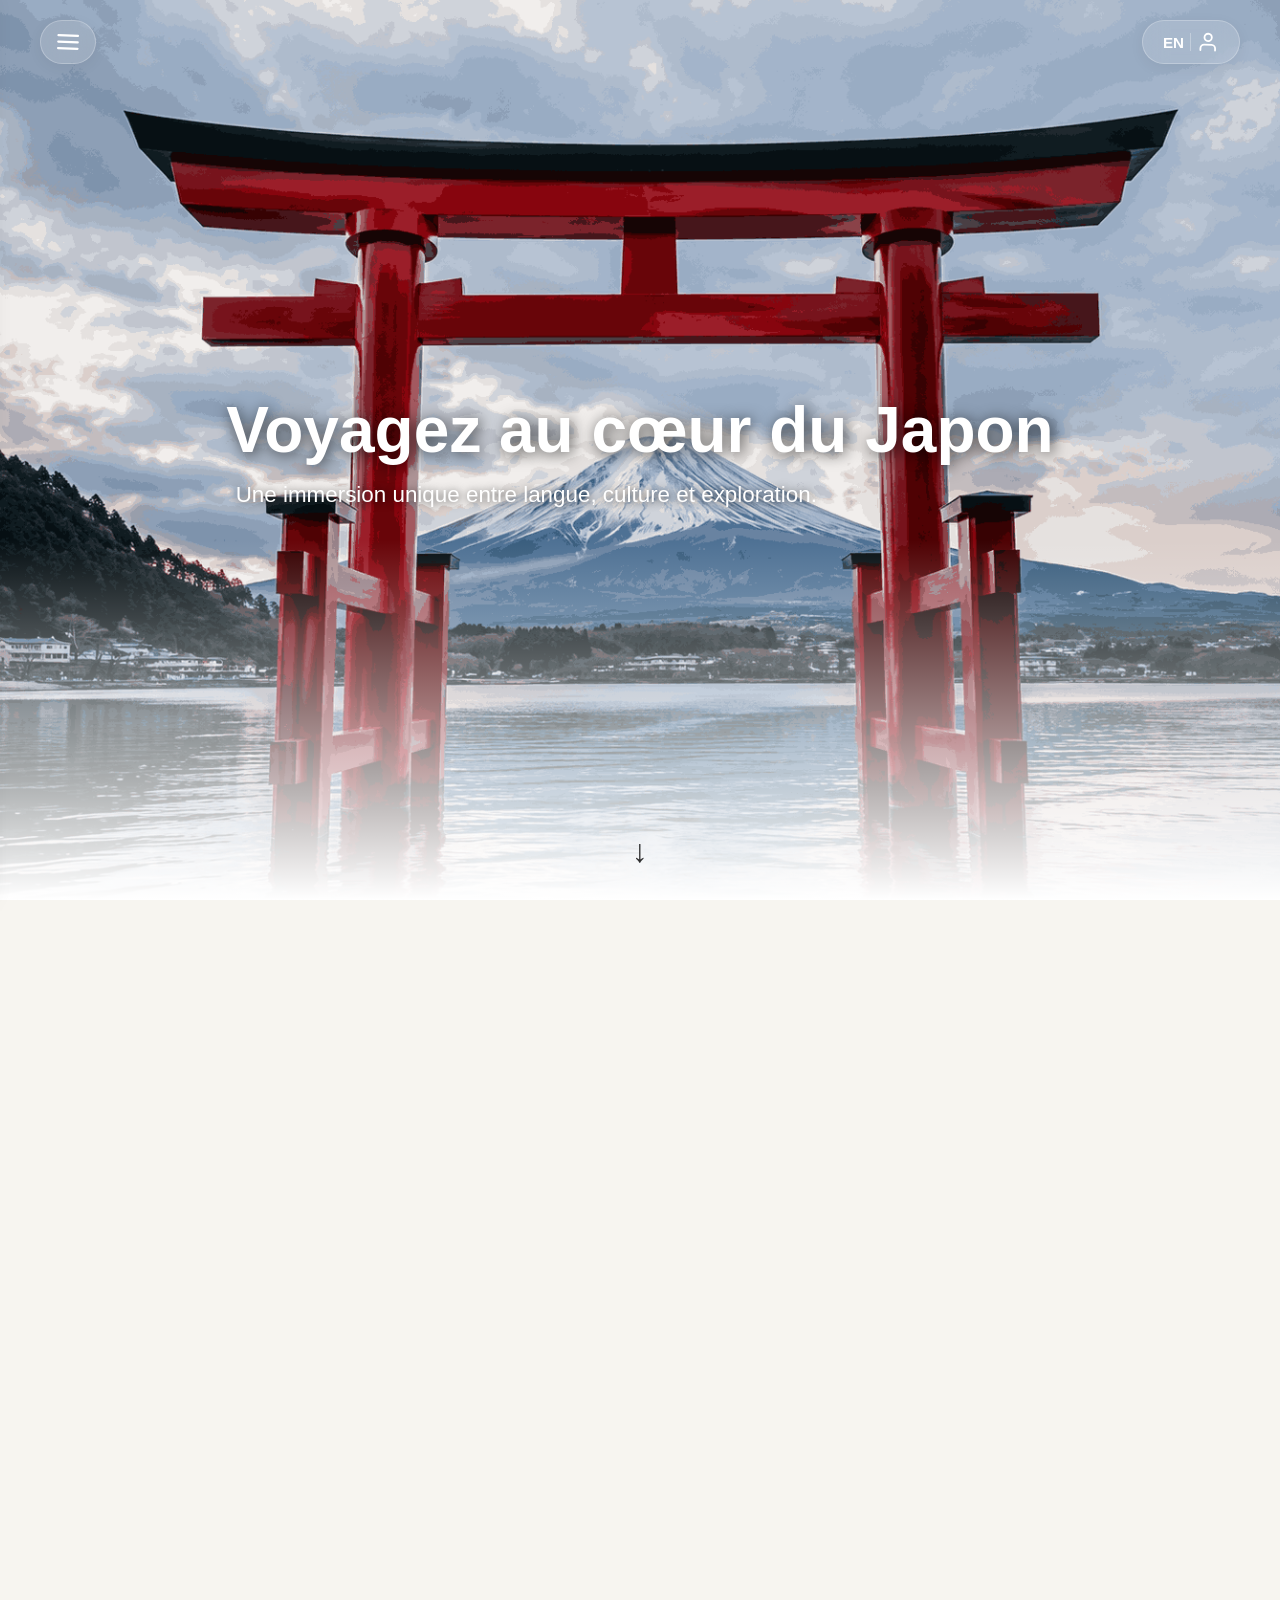
==== commit fc6c92f4: "Add files via upload" ====
--- a/index.html
+++ b/index.html
@@ -3,8 +3,8 @@
 <head>
   <meta charset="UTF-8">
   <title>Ma Carte Interactive</title>
-  <link rel="stylesheet" href="landing-style.css">
-  <link rel="stylesheet" href="style25.css">
+  <link rel="stylesheet" href="style.css">
+  <link rel="stylesheet" href="map/style.css">
   <link rel="stylesheet" href="cours/cours-style.css">
   <!-- À rajouter dans la balise <head> -->
 <link rel="preconnect" href="https://fonts.googleapis.com">
@@ -998,7 +998,7 @@
                     
                     <!-- 1. LE SVG D'ANIMATION ET DE GUIDE EN ARRIÈRE-PLAN -->
                     <div id="svg-animation-wrapper">
-                        <!-- Laisse cet espace vide ! Le JavaScript va injecter le SVG ici automatiquement -->
+                        <!-- C'est ici que tu colles le code <svg>...</svg> du fichier あ.svg trouvé sur GitHub -->
                     </div>
 
                     <!-- 2. LE CANVAS DE DESSIN AU PREMIER PLAN -->
@@ -1008,10 +1008,10 @@
                 <!-- Boutons de contrôle sous le canvas -->
                 <div class="canvas-controls">
                     <button class="btn-rejouer-mini" onclick="rejouerAnimationSVG()">
-                      Revoir l'ordre
+                        🔄 Revoir l'ordre
                     </button>
                     <button class="btn-rejouer-mini" onclick="effacerCanvas()">
-                      Effacer
+                        🗑️ Effacer
                     </button>
                 </div>
                 
@@ -1023,11 +1023,11 @@
 
 
 
-<script src="data-prefectures.js"></script>
-<script src="landing-script.js"></script>
-<script src="script25.js"></script>
+<script src="data/data-prefectures.js"></script>
+<script src="script.js"></script>
+<script src="map/script.js"></script>
 <script src="cours/cours-script.js"></script>
-<script src="cours/data-cours.js"></script>
+<script src="data/data-cours.js"></script>
 
 </body>
-</html>
+</html>
--- a/style.css
+++ b/style.css
@@ -0,0 +1,755 @@
+/* =========================================================
+   THÈME PAR DÉFAUT (LIGHT MODE)
+   ========================================================= */
+:root {
+/*Hero Landing*/
+    --primary-color: #bc002d; /* Rouge emblématique */
+    --secondary-color: #f7f5f0; /* Crème traditionnelle */
+    --hero-landing-gradient: linear-gradient(to bottom, rgba(255, 255, 255, 0) 60%, rgba(255, 255, 255, 1) 100%);
+    --arrow-color: #000000; /* Couleur de la flèche de scroll */
+/* Section Apprentissage */
+    --background-color1: #ffffff; /* Fond blanc */
+    --hiragana-color: rgba(0, 0, 0, 0.04); /* Noir très très transparent pour le filigrane */
+    --text-p: #4a4a4a;
+
+/* Section Découverte */    
+    --background-color2: #f7f5f0; /* Fond crème */
+    --text-h2: #2c3e50; /* Texte principal sombre */
+    --header-background: rgba(255, 255, 255, 0.15); /* Fond semi-transparent pour le header */
+    --header-text-color: white; /* Texte du header en blanc par défaut */
+    --button-hover-opacity: 0.8; /* Opacité au survol des boutons */
+    --box-shadow-color: rgba(0, 0, 0, 0.05); /* Ombre légère pour les boîtes */
+}
+
+/* =========================================================
+   THÈME SOMBRE (DARK MODE)
+   ========================================================= */
+body.dark-theme {
+/*Hero Landing*/
+    --bg-primary: #121212;          /* Fond sombre profond */
+    --bg-secondary: #1a202c;        /* Fond sombre intermédiaire */
+    --text-color-1: #f7f5f0; /* Texte principal clair */
+    --bg-card: #2d3748;             /* Cartes plus claires pour ressortir */
+    --hero-landing-gradient: linear-gradient(to bottom, rgba(255, 255, 255, 0) 60%, #2c3e50 100%);
+    --arrow-color: #ffffff; /* Couleur de la flèche de scroll */
+
+
+/* Section Apprentissage */
+    --background-color1: #2c3e50; /* Fond sombre */
+    --hiragana-color: rgba(255, 255, 255, 0.04); /* Noir très très transparent pour le filigrane */
+    --text-p: #e2e8f0; /* Texte clair pour le paragraphe */
+
+/* Section Découverte */        
+    --background-color2: #1f282e; /* Fond sombre intermédiaire */
+    --text-h2: #f7f5f0; /* Texte principal sombre */
+
+    --text-main: #f7fafc;           /* Texte blanc cassé pour ne pas agresser les yeux */
+    --text-muted: #cbd5e1;          /* Descriptifs gris clair */
+    --border-color: rgba(255, 255, 255, 0.1);
+    
+    --pill-bg: rgba(0, 0, 0, 0.3);  /* Pilules un peu plus sombres */
+}
+
+
+
+/* =========================================================
+   HEADER TOP (Hamburger & Pilule)
+   ========================================================= */
+.landing-top-header {
+    position: fixed; /* Reste fixé en haut pendant le scroll */
+    top: 0;
+    left: 0;
+    width: 100%;
+    display: flex;
+    justify-content: space-between;
+    align-items: center;
+    padding: 20px 40px;
+    box-sizing: border-box;
+    z-index: 100000; /* Passe au-dessus du rideau landing (qui est à 99999) */
+    pointer-events: none; /* Laisse passer les clics au scroll, sauf sur les boutons */
+}
+
+/* On réactive les clics uniquement sur les pilules */
+.header-hamburger-pill, 
+.header-controls-pill {
+    pointer-events: auto;
+}
+
+/* --- Style commun pour les deux Pilules (Gauche et Droite) --- */
+.header-hamburger-pill,
+.header-controls-pill {
+    display: flex;
+    align-items: center;
+    justify-content: center;
+    background: rgba(255, 255, 255, 0.15); /* Fond semi-transparent */
+    backdrop-filter: blur(12px); /* Effet flou iOS */
+    -webkit-backdrop-filter: blur(12px);
+    border: 1px solid rgba(255, 255, 255, 0.25);
+    border-radius: 30px;
+    padding: 6px 14px;
+    height: 44px; /* Hauteur identique pour les deux pilules */
+    box-sizing: border-box;
+    box-shadow: 0 4px 15px rgba(0, 0, 0, 0.05);
+}
+
+/* Adaptation automatique pour les sections blanches au scroll */
+/* Quand le header survole une zone claire, le texte et les icônes deviennent sombres */
+@media (prefers-color-scheme: light) {
+    /* Si tu veux forcer le changement au scroll sans JS, 
+       on utilise 'mix-blend-mode' pour que les boutons s'adaptent au fond ! */
+}
+
+/* --- Bouton Hamburger Ajusté --- */
+.hamburger-btn {
+    background: transparent;
+    border: none;
+    color: white; 
+    width: 26px;
+    height: 26px;
+    cursor: pointer;
+    display: flex;
+    align-items: center;
+    justify-content: center;
+    padding: 0;
+    transition: transform 0.2s ease, opacity 0.2s ease;
+}
+
+.hamburger-btn svg {
+    width: 100%;
+    height: 100%;
+    display: block;
+}
+
+.hamburger-btn:hover {
+    transform: scale(1.08);
+    opacity: 0.8;
+}
+
+/* =========================================================
+   SIDEBAR MENU (GLISSEMENT DEPUIS LA GAUCHE)
+   ========================================================= */
+
+/* Voile d'arrière-plan semi-transparent */
+.sidebar-overlay {
+    position: fixed;
+    top: 0;
+    left: 0;
+    width: 100vw;
+    height: 100vh;
+    background: rgba(0, 0, 0, 0.4);
+    backdrop-filter: blur(4px);
+    z-index: 199999;
+    opacity: 0;
+    visibility: hidden;
+    transition: all 0.3s ease;
+    pointer-events: auto; /* Active les clics sur le fond */
+}
+
+.sidebar-overlay.active {
+    opacity: 1;
+    visibility: visible;
+}
+
+/* Le conteneur du menu latéral */
+.sidebar-menu {
+    position: fixed;
+    top: 0;
+    left: -300px; /* Caché par défaut à gauche de l'écran */
+    width: 280px;
+    height: 100vh;
+    background: #ffffff;
+    box-shadow: 5px 0 25px rgba(0, 0, 0, 0.15);
+    z-index: 200000;
+    display: flex;
+    flex-direction: column;
+    transition: transform 0.3s cubic-bezier(0.25, 0.8, 0.25, 1);
+    pointer-events: auto; /* Permet l'interaction à l'intérieur */
+}
+
+/* Quand la classe active est ajoutée, le menu glisse vers la droite */
+.sidebar-menu.active {
+    transform: translateX(300px); 
+}
+
+/* Haut de la sidebar */
+.sidebar-header {
+    display: flex;
+    justify-content: space-between;
+    align-items: center;
+    padding: 20px;
+    border-bottom: 1px solid #e2e8f0;
+}
+
+.sidebar-header h3 {
+    margin: 0;
+    font-size: 1.2rem;
+    color: #1a202c;
+}
+
+.sidebar-close-btn {
+    background: transparent;
+    border: none;
+    font-size: 1.8rem;
+    cursor: pointer;
+    color: #a0aec0;
+    line-height: 1;
+    padding: 0;
+}
+
+.sidebar-close-btn:hover {
+    color: #bc002d;
+}
+
+/* Contenu et éléments du menu */
+.sidebar-content {
+    padding: 20px;
+    display: flex;
+    flex-direction: column;
+    gap: 15px;
+}
+
+/* Ligne avec le switch */
+.menu-item-switch {
+    display: flex;
+    justify-content: space-between;
+    align-items: center;
+    padding: 10px 0;
+}
+
+.switch-label {
+    font-size: 1rem;
+    font-weight: 500;
+    color: #4a5568;
+}
+
+/* --- LE TOGGLE SWITCH DESIGN --- */
+.theme-switch {
+    position: relative;
+    display: inline-block;
+    width: 50px;
+    height: 26px;
+}
+
+.theme-switch input {
+    opacity: 0;
+    width: 0;
+    height: 0;
+}
+
+.switch-slider {
+    position: absolute;
+    cursor: pointer;
+    top: 0;
+    left: 0;
+    right: 0;
+    bottom: 0;
+    background-color: #cbd5e1;
+    transition: .3s;
+    border-radius: 34px;
+}
+
+.switch-slider::before {
+    position: absolute;
+    content: "";
+    height: 20px;
+    width: 20px;
+    left: 3px;
+    bottom: 3px;
+    background-color: white;
+    transition: .3s;
+    border-radius: 50%;
+    box-shadow: 0 2px 5px rgba(0,0,0,0.2);
+}
+
+input:checked + .switch-slider {
+    background-color: #bc002d; /* Rouge quand activé */
+}
+
+input:checked + .switch-slider::before {
+    transform: translateX(24px);
+}
+
+/* =========================================================
+   HEADER TOP (Langue & Connexion)
+   ========================================================= */
+
+/* --- Reste des éléments (Inchangés mais nettoyés) --- */
+.pill-separator {
+    width: 1px;
+    height: 18px;
+    background: rgba(255, 255, 255, 0.3);
+}
+
+.lang-btn, .login-toggle-btn {
+    background: transparent;
+    border: none;
+    color: white;
+    cursor: pointer;
+    font-weight: 600;
+    font-size: 0.95rem;
+    display: flex;
+    align-items: center;
+    justify-content: center;
+    transition: opacity 0.2s ease;
+}
+
+.login-toggle-btn svg {
+    width: 22px;
+    height: 22px;
+}
+
+.lang-btn:hover, .login-toggle-btn:hover {
+    opacity: 0.7;
+}
+
+/* Formulaire de connexion */
+.login-wrapper {
+    position: relative;
+}
+
+.login-dropdown {
+    position: absolute;
+    top: 48px;
+    right: -10px;
+    background: #ffffff;
+    border-radius: 16px;
+    padding: 20px;
+    width: 240px;
+    display: flex;
+    flex-direction: column;
+    gap: 12px;
+    box-shadow: 0 15px 35px rgba(0, 0, 0, 0.12);
+    border: 1px solid rgba(0, 0, 0, 0.05);
+    opacity: 0;
+    visibility: hidden;
+    transform: translateY(-10px);
+    transition: all 0.3s cubic-bezier(0.25, 0.8, 0.25, 1);
+}
+
+.login-dropdown.active {
+    opacity: 1;
+    visibility: visible;
+    transform: translateY(0);
+}
+
+.login-input {
+    width: 100%;
+    padding: 11px 14px;
+    border: 1px solid #e2e8f0;
+    border-radius: 10px;
+    font-size: 0.9rem;
+    box-sizing: border-box;
+    outline: none;
+    background: #f8fafc;
+}
+
+.login-input:focus {
+    border-color: #bc002d;
+    background: #ffffff;
+}
+
+.login-submit-btn {
+    background: #bc002d;
+    color: white;
+    border: none;
+    padding: 11px;
+    border-radius: 10px;
+    font-weight: 600;
+    cursor: pointer;
+    transition: background 0.2s;
+}
+
+.login-submit-btn:hover {
+    background: #8a0021;
+}
+/* =========================================================
+   LANDING PAGE (FORMAT HORIZONTAL / SCROLL EN SÉQUENCE)
+   ========================================================= */
+#landing-page-intro {
+    position: fixed;
+    top: 0;
+    left: 0;
+    width: 100vw;
+    height: 100vh;
+    z-index: 99999; 
+    background-color: #ffffff;
+    overflow-y: auto; /* Active le défilement vertical interne au rideau */
+    overflow-x: hidden;
+    scroll-behavior: smooth;
+    transition: opacity 0.8s ease, transform 0.8s cubic-bezier(0.65, 0, 0.35, 1);
+    font-family: 'Segoe UI', Tahoma, Geneva, Verdana, sans-serif;
+}
+
+/* 1. SECTION IMAGE DE FOND (HERO) */
+.hero-landing {
+    height: 100vh;
+    /* Le dégradé linéaire part de transparent et devient blanc pur à 100% pour fusionner avec le Monde 1 */
+    background:var(--hero-landing-gradient),
+                url('assets/Main\ image\ 3.png') no-repeat center center/cover;
+    display: flex;
+    align-items: center;
+    justify-content: center;
+    text-align: center;
+    padding: 0 20px;
+}
+
+.hero-content h1 {
+    font-size: 4rem;
+    color: white;
+    text-shadow: 2px 2px 15px rgba(0,0,0,0.7);
+    margin: 0 0 15px 0;
+    font-weight: 800;
+}
+
+.hero-content p {
+    font-size: 1.4rem;
+    color: white;
+    text-shadow: 1px 1px 8px rgba(0,0,0,0.7);
+    margin: 0;
+    max-width: 600px;
+}
+
+/* 2. PROPRIÉTÉS DES MONDES (SECTIONS) */
+.section-landing {
+    min-height: 80vh;
+    display: flex;
+    align-items: center;
+    justify-content: center;
+    padding: 100px 20px;
+    box-sizing: border-box;
+}
+
+.section-container {
+    max-width: 800px;
+    width: 100%;
+    text-align: center;
+}
+
+.section-landing h2 {
+    font-size: 3rem;
+    margin-bottom: 25px;
+    font-weight: 700;
+}
+
+.section-description {
+    font-size: 1.25rem;
+    line-height: 1.7;
+    color: var(--text-color-1);
+    margin-bottom: 40px;
+}
+
+/* --- MONDE 1 : FOND BLANC --- */
+.monde-apprentissage {
+    background-color: var(--background-color1);
+    color: #111111;
+    position: relative; /* Indispensable pour contenir le texte absolu */
+    overflow: hidden; /* Coupe le texte s'il dépasse de l'écran */
+}
+.monde-apprentissage::before {
+    content: "ひらがな"; /* Le mot en hiragana */
+    position: absolute;
+    top: 50%;
+    left: 50%;
+    transform: translate(-50%, -50%); /* Centre parfaitement le texte */
+    font-size: 28vw; /* Une taille relative à la largeur de l'écran (énorme) */
+    font-weight: 900;
+    color: var(--hiragana-color); /* Noir avec 4% d'opacité, très subtil */
+    z-index: 0; /* Reste en dessous du contenu */
+    white-space: nowrap; /* Empêche le mot de passer à la ligne */
+    user-select: none; /* Empêche l'utilisateur de sélectionner ce texte de fond */
+    font-family: 'Noto Sans JP', sans-serif; /* Une police japonaise propre (recommandé) */
+}
+
+/* Sécurisation du texte au premier plan */
+.monde-apprentissage .section-container {
+    max-width: 800px;
+    width: 100%;
+    text-align: center;
+    position: relative; 
+    z-index: 1; /* Assure que le texte et les boutons restent par-dessus et cliquables */
+}
+
+.monde-apprentissage h2 {
+    color: #bc002d; /* Le rouge emblématique */
+}
+
+/* Boîte de prévisualisation Ebook / Cours */
+.preview-box {
+    background: #fafafa;
+    border: 1px dashed #bc002d;
+    border-radius: 12px;
+    padding: 30px;
+    margin: 0 auto 40px auto;
+    max-width: 600px;
+    text-align: left;
+    position: relative;
+    box-shadow: 0 4px 12px rgba(0, 0, 0, 0.01);
+}
+
+.preview-badge {
+    position: absolute;
+    top: -12px;
+    right: 20px;
+    background: #bc002d;
+    color: white;
+    font-size: 0.8rem;
+    font-weight: bold;
+    padding: 4px 12px;
+    border-radius: 20px;
+    text-transform: uppercase;
+}
+
+.preview-box h3 {
+    margin: 0 0 10px 0;
+    color: #333;
+    font-size: 1.3rem;
+}
+
+.preview-box p {
+    margin: 0;
+    color: #666;
+    font-size: 1rem;
+    line-height: 1.6;
+}
+
+/* --- SÉPARATION ZEN MINI-MALISTE --- */
+.monde-separator {
+    display: flex;
+    align-items: center;
+    justify-content: center;
+    gap: 20px;
+    max-width: 500px;
+    margin: 0 auto;
+    background: transparent;
+}
+
+.monde-separator .line {
+    height: 1px;
+    flex-grow: 1;
+    background: linear-gradient(to right, rgba(188,0,45,0), rgba(188,0,45,0.25), rgba(188,0,45,0));
+}
+
+.monde-separator .dot {
+    width: 8px;
+    height: 8px;
+    background-color: #bc002d;
+    border-radius: 50%;
+    box-shadow: 0 0 8px #bc002d66;
+}
+
+/* --- MONDE 2 : FOND CRÈME TRADITIONNEL --- */
+.monde-decouverte {
+    background-color: var(--background-color2); /* cite: 2 */
+    color: #1a1a1a; /* cite: 2 */
+    position: relative; /* Indispensable pour le pseudo-élément */
+    overflow: hidden; /* Empêche le filigrane de déborder */
+}
+
+/* LE FILIGRANE CARTE DU JAPON */
+.monde-decouverte::before {
+    content: "";
+    position: absolute;
+    top: 50%;
+    right: 1%; /* On décale la carte sur la droite pour un effet de design asymétrique */
+    transform: translateY(-50%);
+    width: 600px;
+    height: 800px;
+    /* Remplace 'map-silhouette.svg' par le chemin d'une image SVG de la forme du Japon (tu peux utiliser une version simplifiée de ton SVG principal) */
+    background: url('assets/map-silhouette.svg') no-repeat center center; 
+    background-size: contain;
+    opacity: 0.8; /* Noir très très transparent */
+    z-index: 0;
+    pointer-events: none; /* Empêche l'image de bloquer les clics */
+}
+
+/* Sécurisation du contenu par-dessus le filigrane */
+.monde-decouverte .section-container {
+    position: relative;
+    z-index: 1;
+}
+
+.monde-decouverte h2 {
+    color: var(--text-h2); /* Texte principal sombre */
+}
+
+/* Style pour l'accroche de transition */
+.section-subtitle {
+    font-size: 1.4rem;
+    font-weight: 600;
+    line-height: 1.6;
+    color: #bc002d; /* On utilise le rouge pour marquer la transition culturelle */
+    max-width: 700px;
+    margin: 0 auto 25px auto;
+}
+
+/* Ajustement de la description pour qu'elle reste fluide en dessous */
+.section-description {
+    font-size: 1.15rem;
+    line-height: 1.7;
+    color: var(--text-color-1);
+    max-width: 750px;
+    margin: 0 auto 40px auto;
+}
+
+/* Sécurisation du contenu par-dessus le filigrane */
+.monde-decouverte .section-container {
+    position: relative;
+    z-index: 1;
+}
+
+/* --- STYLE DE LA NOUVELLE GRILLE --- */
+.features-grid {
+    display: grid;
+    grid-template-columns: repeat(auto-fit, minmax(200px, 1fr));
+    gap: 30px;
+    margin: 40px 0 50px 0;
+    text-align: center;
+}
+
+.feature-card {
+    background: #ffffff;
+    padding: 25px 20px;
+    border-radius: 16px;
+    box-shadow: 0 4px 15px rgba(0, 0, 0, 0.04);
+    transition: transform 0.3s ease;
+    border: 1px solid rgba(0,0,0,0.02);
+}
+
+.feature-card:hover {
+    transform: translateY(-5px);
+}
+
+.feature-icon {
+    font-size: 2.5rem;
+    margin-bottom: 15px;
+}
+
+.feature-card h4 {
+    margin: 0 0 10px 0;
+    font-size: 1.1rem;
+    color: #2c3e50;
+}
+
+.feature-card p {
+    margin: 0;
+    font-size: 0.95rem;
+    color: #666;
+    line-height: 1.5;
+}
+
+/* 3. STYLE DES BOUTONS DE LA LANDING */
+.btn-landing {
+    display: inline-block;
+    padding: 16px 45px;
+    font-size: 1.2rem;
+    font-weight: bold;
+    text-decoration: none;
+    border-radius: 30px;
+    transition: all 0.3s cubic-bezier(0.25, 0.8, 0.25, 1);
+    cursor: pointer;
+    box-shadow: 0 4px 15px rgba(0,0,0,0.06);
+}
+
+.btn-rouge {
+    background-color: #bc002d;
+    color: white;
+}
+
+.btn-rouge:hover {
+    background-color: #8a0021;
+    transform: translateY(-3px);
+    box-shadow: 0 8px 20px rgba(188, 0, 45, 0.25);
+}
+
+.btn-noir {
+    background-color: #ffffff;
+    color: #333333;
+}
+
+.btn-noir:hover {
+    background-color: #f1f1f1;
+    transform: translateY(-3px);
+    box-shadow: 0 8px 20px rgba(0, 0, 0, 0.15);
+}
+
+
+/* =========================================================
+   ANIMATION "ASCENSEUR" (LANDING + CARTE)
+   ========================================================= */
+
+/* On évite l'apparition d'une barre de défilement géante pendant l'animation */
+body {
+    overflow: hidden; 
+}
+
+/* On retire l'effet de transparence pour que la page reste "solide" en montant */
+#landing-page-intro {
+    transition: transform 0.8s cubic-bezier(0.65, 0, 0.35, 1) !important;
+    opacity: 1 !important; 
+}
+
+/* La carte interactive */
+.app-container {
+    /* On la positionne pour qu'elle puisse glisser */
+    position: absolute;
+    top: 0;
+    left: 0;
+    width: 100vw;
+    height: 100vh;
+    
+    /* Elle attend sagement tout en bas (à 100% de la hauteur de l'écran) */
+    transform: translateY(100vh); 
+    
+    /* Exactement la même vitesse et fluidité que la landing page */
+    transition: transform 0.8s cubic-bezier(0.65, 0, 0.35, 1);
+}
+
+.scroll-indicator {
+    position: absolute;
+    bottom: 30px;
+    left: 50%;
+    transform: translateX(-50%);
+    color: var(--arrow-color);
+    font-size: 2rem;
+    animation: bounce 2s infinite;
+    opacity: 0.8;
+}
+
+@keyframes bounce {
+    0%, 20%, 50%, 80%, 100% { transform: translateY(0) translateX(-50%); }
+    40% { transform: translateY(-15px) translateX(-50%); }
+    60% { transform: translateY(-7px) translateX(-50%); }
+}
+
+.stats-mini-dashboard {
+    display: flex;
+    justify-content: space-around;
+    flex-wrap: wrap;
+    gap: 20px;
+    margin: 30px auto;
+    max-width: 700px;
+}
+
+.stat-box {
+    flex: 1;
+    min-width: 130px;
+    background: rgba(255, 255, 255, 0.7);
+    padding: 15px;
+    border-radius: 12px;
+    border: 1px solid rgba(44, 62, 80, 0.1);
+}
+
+.stat-number {
+    display: block;
+    font-size: 2.2rem;
+    font-weight: 800;
+    color: #bc002d; /* Rouge dynamique */
+}
+
+.stat-legend {
+    font-size: 0.85rem;
+    color: #555;
+    font-weight: 500;
+}
+
+
--- a/map/style.css
+++ b/map/style.css
@@ -0,0 +1,1136 @@
+/* =========================================================
+   POLICES
+   ========================================================= */
+@font-face {
+  font-family: 'Funnelsans';
+  src: url('../font/Funnelsans.ttf') format('regular');
+}
+/* =========================================================
+   VARIABLES — THÈME CLAIR (défaut)
+   ========================================================= */
+:root {
+  /* Couleurs de base */
+  --bg:             #f7f5f0;
+  --text:           #2c3e50;
+  --text-muted:     #2c3e50;
+  --card-bg:        #f1fffe;
+
+  /* Préfectures */
+  --pref-fill:          #588157;
+  --pref-stroke:        #f7f5f0;
+  --pref-hover-fill:    #344e41;
+  --pref-hover-stroke:  #f7f5f0;
+  --pref-active-fill:   #344e41;
+  --pref-active-stroke: #f7f5f0;
+
+  /* Étiquette survol */
+  --label-text: #59706f;
+  --label-bg:   #e4f8f6a9;
+
+  /* Boutons */
+  --btn-bg-box:    #def3f134;
+  --btn-shadow-1:  2px 6px 18px #0001;
+  --btn-border:    1.5px solid #ffffff;
+  --btn-bg:        #8f6b36;
+  --btn-text:      #1e2c2b;
+  --btn-shadow-2:  1px 2px 8px #2221;
+  --btn-hover-bg:  #dff7f4;
+  --btn-active-bg: #d0f7f3;
+  --btn-active-text:   #aa8e5e;
+  --btn-active-border: #e7d5b2;
+
+  /* Bouton retour carte */
+  --retour-circle:      #ffffffbd;
+  --retour-circle-hover:#ffffffbd;
+  --retour-arrow:       #1e2c2b;
+  --retour-text:        #1e2c2b;
+
+  /* Drapeau */
+  --flag-shadow: 0 2px 8px rgba(0,0,0,0.2);
+  --flag-border: 1px solid #ddd;
+
+  /* Navbar */
+  --nav-bg:     #ffffff49;
+  --nav-border: 1px solid #ffffff00;
+  --nav-shadow: 0px 4px 15px #0001, 2px 6px 18px #0001;
+  --nav-pill-bg:#f5f5f5;
+  --nav-counter:#1e2c2b;
+  --nav-arrows: #1e2c2b;
+
+  /* Recherche */
+  --search-icon:        #1e2c2b;
+  --search-text:        #1e2c2b;
+  --search-input-color: #3f3f3fea;
+  --sugg-hover-bg:      #def3f1;
+  --sugg-text:          #1e2c2b;
+
+  /* Toggle sombre */
+  --toggle-bg:     linear-gradient(to right, #efefef 50%, #2a2a2a 50%) no-repeat;
+  --toggle-border: 1px solid rgba(133,133,133,0.479);
+  --toggle-circle: linear-gradient(to right, #efefef 50%, #0A0E15 50%) no-repeat;
+
+  /* Heure */
+  --heure-border: 1px solid #ffffff52;
+  --heure-bg: #ffffff8f; 
+  --texte-heure: #1e2c2b;
+
+  /* Galerie */
+  --background-gallery: #ffffff9a;
+}
+
+/* =========================================================
+   VARIABLES — THÈME SOMBRE
+   ========================================================= */
+body.dark-theme {
+  --bg:         #1f282e;
+  --text:       #f5ebd9;
+  --text-muted: #d4d6d4;
+  --card-bg:    #0709317c;
+
+  --pref-fill:          #78A1E2;
+  --pref-stroke:        #ffffff;
+  --pref-hover-fill:    #3d6db9;
+  --pref-hover-stroke:  #ffffff;
+  --pref-active-fill:   #3d6db9;
+  --pref-active-stroke: #ffffff;
+
+  --label-text: #696b9e;
+  --label-bg:   #a9bbd6;
+
+  --btn-bg-box:    #ffffff17;
+  --btn-shadow-1:  1px 1px 10px #fdfcfc2d;
+  --btn-border:    1.5px solid #ffffff;
+  --btn-bg:        #374158;
+  --btn-text:      #f5ebd9;
+  --btn-shadow-2:  1px 2px 8px #fdfcfc2d;
+  --btn-hover-bg:  #421fc288;
+  --btn-active-bg: #4317e2;
+  --btn-active-text:   #f5ebd9;
+  --btn-active-border: #888;
+
+  --retour-circle:       #f5ebd9;
+  --retour-circle-hover: #f5ebd9;
+  --retour-arrow: #0A0E15;
+  --retour-text:  #0A0E15;
+
+  --flag-shadow: 0 2px 8px rgba(0,0,0,0.2);
+  --flag-border: 1px solid #ddd;
+
+  --nav-bg:     #2b2b2b75;
+  --nav-border: 1px solid #ffffff2f;
+  --nav-shadow: 0 4px 15px rgba(0,0,0,0.5);
+  --nav-pill-bg:#3d3d3d;
+  --nav-counter:#f5ebd9;
+  --nav-arrows: #f5ebd9;
+
+  --search-icon:        #f5ebd9;
+  --search-text:        #f5ebd9;
+  --search-input-color: #ffffffea;
+  --sugg-hover-bg:      #78a1e248;
+  --sugg-text:          #ffffff;
+
+  /* Heure */
+  --heure-border: 1px solid #ffffff41;
+  --heure-bg: #30303046; 
+  --texte-heure: #f5ebd9;
+
+   /* Galerie */
+  --background-gallery: #0709317c;
+}
+
+/* =========================================================
+   RESET & BASE
+   ========================================================= */
+html, body {
+  margin: 0;
+  width: 100%;
+  overflow-x: hidden;
+  scrollbar-width: none;
+  -ms-overflow-style: none;
+}
+html::-webkit-scrollbar,
+body::-webkit-scrollbar { display: none; width: 0 !important; height: 0 !important; }
+
+html:not(.fiche-mode),
+body:not(.fiche-mode) { overflow-y: hidden; }
+
+body.page {
+margin: 0;
+  padding: 0;
+  min-height: 100vh;
+  font-family: 'Funnelsans', sans-serif;
+  color: var(--text);
+  background-color: var(--bg);
+  transition: background-color 0.5s ease, color 0.5s ease;
+  
+  /* Le strict minimum pour retenir nos calques SVG, sans casser ton layout */
+  position: relative;
+  z-index: 0;
+}
+
+/* =========================================================
+   FRONTIÈRES ANIMÉES (CALQUE SUPÉRIEUR)
+   ========================================================= */
+#calque-frontieres {
+    pointer-events: none; /* Laisse passer les clics vers les préfectures */
+    transition: opacity 0.3s ease !important; /* Pour la disparition fluide au clic */
+}
+
+/* État initial : invisible et tracé décalé */
+#calque-frontieres path {
+    fill: none;
+    stroke: var(--pref-stroke) !important;
+    stroke-width: 0.5!important;
+    stroke-linecap: round;
+    stroke-linejoin: round;
+    
+    stroke-dashoffset: var(--longueur-tracé);
+    opacity: 0;
+    
+    /* Animation de remplissage */
+    transition: stroke-dashoffset 2s cubic-bezier(0.4, 0, 0.2, 1), opacity 0.5s ease !important;
+}
+
+/* État final (ajouté par le JS au scroll) : le tracé se dessine */
+body.show-borders #calque-frontieres path {
+    stroke-dashoffset: 0;
+    opacity: 1;
+}
+
+/* =========================================================
+   DISSIMULATION DES FRONTIÈRES BLANCHES AU CLIC
+   ========================================================= */
+/* Cache les frontières blanches quand une action est en cours sur la carte */
+body.fiche-mode #calque-frontieres,
+body:has(.is-active-region) #calque-frontieres,
+body:has(.superile-highlight) #calque-frontieres {
+    opacity: 0 !important;
+}
+
+/* =========================================================
+   CALQUES DE FOND (LIGHT & DARK)
+   ========================================================= */
+/* L'activation du fondu quand on clique sur le bouton sombre */
+body.dark-theme::after {
+  opacity: 1;
+}
+
+body.fiche-mode {
+  overflow-y: auto !important;
+  height: auto !important;
+}
+
+/* =========================================================
+   MISE EN PAGE PRINCIPALE
+   ========================================================= */
+.app-container {
+  display: flex;
+  width: 100vw;
+  height: 100vh;
+  overflow: hidden;
+}
+
+/* Sidebar gauche (fiche) — fermée par défaut */
+.app-sidebar-left {
+  width: 0;
+  overflow: hidden;
+  transition: width 0.5s ease;
+}
+body.fiche-mode .app-sidebar-left {
+  width: 1500px;
+  overflow-y: auto;
+  overflow-x: hidden;
+}
+
+/* Zone carte principale */
+.app-main-map {
+  flex-grow: 1;
+  display: flex;
+  justify-content: center;
+  align-items: center;
+  transition: all 0.5s ease;
+}
+
+/* =========================================================
+   CARTE SVG
+   ========================================================= */
+svg {
+  width: auto;
+  height: 96vh;
+  max-width: 100%;
+  overflow: hidden;
+  pointer-events: auto !important;
+  rotate: 2deg;
+}
+
+.carte-container {
+  position: absolute;
+  top: 0;
+  left: 3%;
+  width: 100vw;
+  height: 100vh;
+  display: flex;
+  justify-content: center;
+  align-items: center;
+  transform: translate(0, 0) scale(1);
+  transform-origin: top right;
+  transition: transform 0.6s cubic-bezier(0.2, 0, 0.2, 1);
+  z-index: 10;
+  pointer-events: none;
+}
+.carte-container.minimized   { transform: translate(17vw, 0vh) scale(0.7); z-index: 1; }
+.carte-container.ryūkyū-zoom { transform: translate(-9vw, 0vh) scale(0.8); }
+
+/* =========================================================
+   PRÉFECTURES
+   ========================================================= */
+.prefecture {
+  fill: var(--pref-fill) !important;
+  stroke: var(--pref-fill) !important;
+  stroke-width: 0.8 !important;
+  cursor: pointer;
+  transition: fill 0.22s, stroke 0.22s;
+  vector-effect: non-scaling-stroke;
+  pointer-events: visiblePainted;
+}
+
+.prefecture:hover,
+.prefecture.illumine {
+  fill: var(--pref-hover-fill) !important;
+  stroke: var(--pref-hover-stroke) !important;
+  stroke-width: 0.5 !important;
+}
+
+.prefecture.active-prefecture {
+  fill: var(--pref-active-fill) !important;
+  stroke: var(--pref-active-stroke) !important;
+  stroke-width: 0.831188 !important;
+}
+
+.prefecture.active-prefecture:hover {
+  fill: var(--pref-hover-fill) !important;
+  cursor: pointer;
+}
+
+/* Couleurs régionales */
+.prefecture.selected[data-region="Hokkaidō"] { fill: #a0aec0 !important; stroke: #5d6672 !important; }
+.prefecture.selected[data-region="Tōhoku"]   { fill: #818cf8 !important; stroke: #364192 !important; }
+.prefecture.selected[data-region="Kantō"]    { fill: #3b82f6 !important; stroke: #174497 !important; }
+.prefecture.selected[data-region="Chūbu"]    { fill: #f59e42 !important; stroke: #8a5500 !important; }
+.prefecture.selected[data-region="Kansai"]   { fill: #f43f5e !important; stroke: #5e0817 !important; }
+.prefecture.selected[data-region="Chūgoku"]  { fill: #06b6d4 !important; stroke: #055872 !important; }
+.prefecture.selected[data-region="Shikoku"]  { fill: #ffe155 !important; stroke: #9e7a0c !important; }
+.prefecture.selected[data-region="Kyūshū"]   { fill: #e879f9 !important; stroke: #6e186e !important; }
+
+/* Survol sur les préfectures sélectionnées d'une région */
+.prefecture.selected[data-region="Tōhoku"]:hover,
+.prefecture.selected[data-region="Tōhoku"].illumine  { fill: #6775f8 !important; stroke: #364192 !important; stroke-width: 0.831188 !important; }
+
+.prefecture.selected[data-region="Kantō"]:hover,
+.prefecture.selected[data-region="Kantō"].illumine   { fill: #445fb9 !important; stroke: #1045a8 !important; stroke-width: 0.831188 !important; }
+
+.prefecture.selected[data-region="Chūbu"]:hover,
+.prefecture.selected[data-region="Chūbu"].illumine   { fill: #d57a1a !important; stroke: #855103 !important; stroke-width: 0.831188 !important; }
+
+.prefecture.selected[data-region="Kansai"]:hover,
+.prefecture.selected[data-region="Kansai"].illumine  { fill: #920427 !important; stroke: #5e0817 !important; stroke-width: 0.831188 !important; }
+
+.prefecture.selected[data-region="Chūgoku"]:hover,
+.prefecture.selected[data-region="Chūgoku"].illumine { fill: #188ea3 !important; stroke: #055872 !important; stroke-width: 0.831188 !important; }
+
+.prefecture.selected[data-region="Shikoku"]:hover,
+.prefecture.selected[data-region="Shikoku"].illumine { fill: #e7ca48 !important; stroke: #9e7a0c !important; stroke-width: 0.831188 !important; }
+
+.prefecture.selected[data-region="Kyūshū"]:hover,
+.prefecture.selected[data-region="Kyūshū"].illumine  { fill: #b428ca !important; stroke: #6e186e !important; stroke-width: 0.831188 !important; }
+
+/* Îles sélectionnées */
+.prefecture.superile-highlight       { fill: #d34a4a !important; stroke: #8A2020 !important; }
+.prefecture.superile-highlight:hover { fill: #b03030 !important; stroke: #580202 !important; stroke-width: 0.831188 !important; }
+
+/* Mode fiche : carte non-interactive */
+body.fiche-mode .prefecture {
+  cursor: default !important;
+  pointer-events: none;
+}
+
+/* Mode région : pas de zoom individuel */
+.region-svg-group.is-active-region { cursor: pointer; }
+.region-svg-group.is-active-region .prefecture:hover,
+.region-svg-group.is-active-region:hover .prefecture {
+  transform: none !important;
+  transition: none !important;
+}
+
+/* =========================================================
+   COUCHE Ryūkyū
+   ========================================================= */
+.ryūkyū-layer {
+  position: fixed;
+  top: 110%;
+  left: 27%;
+  width: 200px;
+  height: auto;
+  transform: translate(-50%, -50%) scale(1.5);
+  opacity: 1;
+  pointer-events: auto;
+  transition: opacity 0.45s ease;
+  z-index: 9999;
+  contain: layout;
+}
+
+/* =========================================================
+   ÉTIQUETTE AU SURVOL
+   ========================================================= */
+#prefecture-hover-label {
+  font-family: 'Tsukuhoucustom', serif;
+  position: fixed;
+  bottom: 30px;
+  left: 51%;
+  transform: translateX(-50%);
+  font-size: 2.4rem;
+  font-weight: bold;
+  color: var(--label-text);
+  
+  padding: 10px 20px;
+  border-radius: 12px;
+  pointer-events: none;
+  z-index: 1005;
+  display: none;
+  align-items: center;
+  justify-content: center;
+}
+
+/* =========================================================
+   NAVBAR (Recherche + Toggle)
+   ========================================================= */
+.navbar {
+  position: fixed;
+  top: 25px;
+  left: 50%;
+  transform: translate(-50%, 0);
+  z-index: 11;
+  background: var(--nav-bg);
+  border: var(--nav-border);
+  backdrop-filter: blur(12px);
+  -webkit-backdrop-filter: blur(12px);
+  display: flex;
+  align-items: center;
+  gap: 15px;
+  padding: 8px 16px 8px 20px;
+  border-radius: 50px;
+  box-shadow: 0 10px 30px rgba(0,0,0,0.08);
+  transition: transform 0.6s cubic-bezier(0.23,1,0.32,1), opacity 0.4s ease, visibility 0.6s;
+}
+body.fiche-mode .navbar {
+  transform: translate(-50%, -100px);
+  opacity: 0;
+  visibility: hidden;
+  pointer-events: none;
+}
+
+.nav-separator {
+  width: 1px;
+  height: 24px;
+  background-color: var(--text);
+  opacity: 0.15;
+  border-radius: 2px;
+}
+
+/* Boutons îles/régions (animations legacy conservées) */
+.navbar, .boutons-iles, .boutons-regions {
+  transition: transform 0.6s cubic-bezier(0.19,1,0.22,1), opacity 0.9s ease;
+  opacity: 1;
+  pointer-events: auto;
+}
+body.fiche-mode .boutons-iles,
+body.fiche-mode .boutons-regions {
+  transform: translateX(100px);
+  opacity: 0;
+  pointer-events: none;
+}
+
+/* =========================================================
+   BARRE DE RECHERCHE
+   ========================================================= */
+.search-group {
+  display: flex;
+  align-items: center;
+  position: relative;
+}
+
+.search-icon {
+  fill: var(--search-icon);
+  width: 1.2rem;
+  height: 1.2rem;
+  position: absolute;
+  left: 0;
+  pointer-events: none;
+  transition: fill 0.3s ease;
+}
+
+.search-input {
+  font-family: 'Funnelsans', sans-serif;
+  height: 36px;
+  width: 150px;
+  padding: 0 10px 0 32px;
+  border: none;
+  outline: none;
+  background: transparent;
+  color: var(--search-input-color);
+  font-size: 1.05rem;
+  font-weight: 500;
+  transition: width 0.4s cubic-bezier(0.23,1,0.32,1);
+}
+.navbar:hover .search-input,
+.search-input:focus { width: 230px; }
+
+.search-input::placeholder { color: var(--search-input-color); opacity: 0.5; font-weight: 400; }
+.search-input:focus ~ .search-icon { fill: var(--pref-fill); }
+.search-input::-webkit-search-cancel-button { -webkit-appearance: none; }
+
+/* Suggestions */
+.search-suggestions {
+  position: absolute;
+  top: 100%;
+  left: 20px;
+  width: 200px;
+  margin-top: 15px;
+  background: var(--nav-bg);
+  backdrop-filter: blur(12px);
+  -webkit-backdrop-filter: blur(12px);
+  border: var(--btn-border);
+  border-radius: 15px;
+  box-shadow: 0 10px 30px rgba(0,0,0,0.1);
+  list-style: none;
+  padding: 0;
+  max-height: 250px;
+  overflow-y: auto;
+  opacity: 0;
+  visibility: hidden;
+  transform: translateY(-10px);
+  transition: all 0.3s cubic-bezier(0.23,1,0.32,1);
+  z-index: 2001;
+}
+.search-suggestions.active { opacity: 1; visibility: visible; transform: translateY(0); }
+
+.search-suggestions::-webkit-scrollbar       { width: 6px; }
+.search-suggestions::-webkit-scrollbar-thumb { background: rgba(128,128,128,0.3); border-radius: 10px; }
+
+.suggestion-item {
+  padding: 12px 20px;
+  font-family: 'Funnelsans', sans-serif;
+  font-size: 0.95rem;
+  font-weight: 500;
+  color: var(--sugg-text);
+  cursor: pointer;
+  border-bottom: 1px solid rgba(0,0,0,0.05);
+  transition: background 0.2s ease, color 0.2s ease, padding-left 0.2s ease;
+  display: flex;
+  align-items: center;
+  gap: 12px;
+}
+body.dark-theme .suggestion-item { border-bottom: 1px solid rgba(255,255,255,0.05); }
+.suggestion-item:last-child       { border-bottom: none; }
+.suggestion-item:hover,
+.suggestion-item.keyboard-focus   { background: var(--sugg-hover-bg); color: var(--sugg-text); padding-left: 25px; }
+
+.sugg-flag {
+  width: 24px;
+  height: auto;
+  border-radius: 2px;
+  box-shadow: 0 1px 3px rgba(0,0,0,0.2);
+  flex-shrink: 0;
+}
+
+/* =========================================================
+   TOGGLE THÈME SOMBRE
+   ========================================================= */
+.theme-toggle-container {
+  display: flex;
+  align-items: center;
+  cursor: pointer;
+  padding: 4px;
+}
+.theme-toggle-input { display: none; }
+
+.theme-toggle-slider {
+  position: relative;
+  width: 44px;
+  height: 24px;
+  background-color: #d1d5db;
+  border-radius: 30px;
+  transition: background-color 0.4s ease;
+  box-shadow: inset 0 2px 4px rgba(0,0,0,0.1);
+}
+body.dark-theme .theme-toggle-slider { background-color: #4b5563; }
+
+.theme-toggle-slider::after {
+  content: "";
+  position: absolute;
+  top: 3px;
+  left: 3px;
+  width: 18px;
+  height: 18px;
+  background-color: #ffffff;
+  border-radius: 50%;
+  box-shadow: 0 2px 5px rgba(0,0,0,0.2);
+  transition: transform 0.4s cubic-bezier(0.23,1,0.32,1);
+}
+.theme-toggle-input:checked + .theme-toggle-slider::after { transform: translateX(20px); }
+
+/* =========================================================
+   DOCK LATÉRAL DROIT
+   ========================================================= */
+.dock-navigation-carte {
+  position: fixed;
+  right: 30px;
+  top: 50%;
+  transform: translateY(-50%);
+  z-index: 50;
+  background: var(--btn-bg-box);
+  backdrop-filter: blur(10px);
+  -webkit-backdrop-filter: blur(10px);
+  padding: 25px 20px;
+  border-radius: 20px;
+  box-shadow: var(--nav-shadow);
+  border: var(--btn-border);
+  display: flex;
+  flex-direction: column;
+  gap: 20px;
+  pointer-events: auto;
+  transition: transform 0.6s cubic-bezier(0.2,0,0.2,1), opacity 0.4s ease;
+}
+body.fiche-mode .dock-navigation-carte {
+  transform: translateY(-50%) translateX(150px);
+  opacity: 0;
+  pointer-events: none;
+}
+
+.dock-section { display: flex; flex-direction: column; gap: 8px; align-items: flex-end; }
+
+.dock-titre {
+  font-family: 'Funnelsans', sans-serif;
+  font-size: 0.7rem;
+  font-weight: 800;
+  color: var(--btn-text);
+  letter-spacing: 3px;
+  margin-bottom: 5px;
+  opacity: 0.6;
+}
+
+.dock-separateur {
+  height: 1px;
+  width: 100%;
+  background: var(--btn-text);
+  opacity: 0.1;
+  border-radius: 5px;
+}
+
+.dock-btn {
+  font-family: 'Funnelsans', sans-serif;
+  font-size: 1.05rem;
+  font-weight: 500;
+  color: var(--btn-text);
+  background: transparent;
+  border: none;
+  cursor: pointer;
+  padding: 5px 10px;
+  border-radius: 8px;
+  display: flex;
+  align-items: center;
+  gap: 10px;
+  transition: all 0.2s ease;
+  position: relative;
+}
+.dock-btn:hover { background: var(--btn-hover-bg); color: var(--text); transform: translateX(-5px); }
+.dock-btn.active {
+  font-weight: 500;
+  color: var(--btn-text);
+  background: var(--btn-active-bg);
+  box-shadow: inset 3px 0 0 var(--btn-shadow-2);
+}
+
+.couleur-pastille {
+  width: 8px;
+  height: 8px;
+  border-radius: 50%;
+  display: inline-block;
+  opacity: 0.5;
+  transition: all 0.3s ease;
+}
+.dock-btn:hover .couleur-pastille,
+.dock-btn.active .couleur-pastille { opacity: 1; transform: scale(1.3); box-shadow: 0 0 2px currentColor; }
+
+/* =========================================================
+   BARRE NAVIGATION PRÉFECTURES (pillule météo centrée)
+   ========================================================= */
+.fiche-navbar {
+  position: fixed;
+  top: 22px;
+  left: 50%;
+  transform: translate(-50%, -120px);
+  z-index: 2000;
+  display: flex;
+  align-items: center;
+  justify-content: center;
+  opacity: 0;
+  pointer-events: none;
+  transition: transform 0.55s cubic-bezier(0.2,0,0.2,1), opacity 0.55s ease;
+}
+body.fiche-mode:not(.region-active-mode) .fiche-navbar {
+  transform: translate(-50%, 0);
+  opacity: 1;
+  pointer-events: auto;
+}
+
+/* =========================================================
+   FICHE DÉTAIL
+   ========================================================= */
+#ficheDetail {
+  box-sizing: border-box;
+  position: relative;
+  width: 100%;
+  max-width: 650px;
+  min-height: 100vh;
+  margin: 0 auto 0 0;
+  padding: 40px 20px 100px 80px;
+  opacity: 0;
+  display: none;
+  z-index: 50;
+  pointer-events: none;
+  text-align: left;
+  transition: opacity 0.4s ease;
+}
+body.fiche-mode #ficheDetail { display: block; opacity: 1; pointer-events: auto; }
+
+#ficheDetail h1 {
+  font-family: 'Tsukuhoucustom', serif;
+  font-size: 6rem;
+  margin-top: 50px;
+  text-align: left;
+  color: var(--text);
+  letter-spacing: 1px;
+  white-space: nowrap;
+  flex-shrink: 1;
+}
+#ficheDetail p {
+  font-size: 1.2rem;
+  color: var(--text-muted);
+  line-height: 1.7em;
+}
+
+/* Zone navigation en haut de la fiche */
+.navigation-fiche {
+  width: 100%;
+  text-align: left;
+  margin-bottom: 10px;
+}
+
+#entete-container {
+  display: flex;
+  flex-direction: row;
+  align-items: center;
+  width: 100%;
+  max-width: 650px;
+  margin: 30px 0;
+}
+
+.titre-drapeau-centre {
+  flex-grow: 1;
+  display: flex;
+  align-items: center;
+  gap: 20px;
+}
+
+#prefecture-drapeau {
+  height: 75px !important;
+  width: auto !important;
+  flex-shrink: 0 !important;
+  display: none;
+  border-radius: 4px;
+  box-shadow: var(--flag-shadow);
+  border: var(--flag-border);
+}
+
+/* =========================================================
+   BOUTON RETOUR CARTE
+   ========================================================= */
+#retourCarte {
+  position: relative;
+  display: inline-block;
+  cursor: pointer;
+  outline: none;
+  border: 0;
+  vertical-align: middle;
+  text-decoration: none;
+  background: transparent;
+  padding: 0;
+  font-family: inherit;
+  width: 10rem;
+  height: auto;
+  margin-bottom: 20px;
+}
+
+#retourCarte .circle {
+  transition: all 0.45s cubic-bezier(0.65,0,0.076,1);
+  position: relative;
+  display: block;
+  margin: 0;
+  width: 3rem;
+  height: 3rem;
+  background: var(--retour-circle);
+  border-radius: 1.625rem;
+}
+
+#retourCarte .circle .icon {
+  transition: all 0.45s cubic-bezier(0.65,0,0.076,1);
+  position: absolute;
+  top: 0;
+  bottom: 0;
+  margin: auto;
+  background: var(--retour-arrow);
+}
+
+#retourCarte .circle .icon.arrow {
+  left: 1.2rem;
+  width: 1.125rem;
+  height: 0.125rem;
+  background: none;
+}
+
+#retourCarte .circle .icon.arrow::before {
+  position: absolute;
+  content: "";
+  top: -0.29rem;
+  left: 0.0625rem;
+  width: 0.625rem;
+  height: 0.625rem;
+  border-bottom: 0.125rem solid var(--retour-arrow);
+  border-left: 0.125rem solid var(--retour-arrow);
+  transform: rotate(45deg);
+}
+
+#retourCarte .button-text {
+  transition: all 0.45s cubic-bezier(0.65,0,0.076,1);
+  position: absolute;
+  top: 0; left: 0; right: 0; bottom: 0;
+  padding: 0.75rem 0;
+  margin: 0 0 0 1.85rem;
+  color: var(--retour-text);
+  font-weight: 700;
+  line-height: 1.6;
+  text-align: center;
+  text-transform: uppercase;
+  font-size: 0.9rem;
+  opacity: 0;
+  transform: translateX(10px);
+}
+
+#retourCarte:hover .circle             { width: 100%; background: var(--retour-circle-hover); }
+#retourCarte:hover .circle .icon.arrow { background: var(--retour-arrow); transform: translate(-0.5rem, 0); }
+#retourCarte:hover .button-text        { opacity: 1; transform: translateX(0); color: var(--retour-text); transition-delay: 0.1s; }
+
+/* Animation d'entrée en mode fiche */
+@keyframes dropFromLeft {
+  from { opacity: 0; transform: translateX(-50px); }
+  to   { opacity: 1; transform: translateX(0); }
+}
+body.fiche-mode #retourCarte {
+  animation: dropFromLeft 0.8s cubic-bezier(0.175,0.885,0.32,1.275) forwards;
+}
+
+/* =========================================================
+   STATISTIQUES
+   ========================================================= */
+.stats-grid {
+  display: grid;
+  grid-template-columns: repeat(auto-fit, minmax(150px, 1fr));
+  gap: 20px;
+  margin: 30px 0;
+  padding: 20px;
+  background: var(--card-bg);
+  border-radius: 15px;
+  border: 1px solid var(--btn-border);
+  box-shadow: 0 4px 12px rgba(0,0,0,0.05);
+  transition: background 0.3s ease, border-color 0.3s ease;
+}
+
+.stat-item  { display: flex; flex-direction: column; gap: 5px; }
+
+.stat-label {
+  font-family: 'Funnelsans', sans-serif;
+  font-size: 0.85rem;
+  text-transform: uppercase;
+  letter-spacing: 1px;
+  color: var(--text-muted);
+  font-weight: 700;
+  opacity: 0.8;
+}
+
+.stat-value {
+  font-family: 'Funnelsans', sans-serif;
+  font-size: 1.4rem;
+  font-weight: 600;
+  color: var(--text);
+  transition: color 0.3s ease;
+}
+
+/* =========================================================
+   ANIMATIONS D'ENTRÉE (mode fiche)
+   ========================================================= */
+@keyframes slideUp {
+  from { opacity: 0; transform: translateY(20px); }
+  to   { opacity: 1; transform: translateY(0); }
+}
+
+body.fiche-mode #ficheTitre,
+body.fiche-mode #prefecture-drapeau,
+body.fiche-mode .stats-grid,
+body.fiche-mode #ficheTexte,
+body.fiche-mode #svgPortrait,
+body.fiche-mode .nav-fiche-container {
+  opacity: 0;
+  animation: slideUp 0.6s ease forwards;
+}
+body.fiche-mode .nav-fiche-container { animation-delay: 0.1s; }
+body.fiche-mode #ficheTitre          { animation-delay: 0.2s; }
+body.fiche-mode #prefecture-drapeau  { animation-delay: 0.2s; }
+body.fiche-mode .stats-grid          { animation-delay: 0.4s; }
+body.fiche-mode #ficheTexte          { animation-delay: 0.4s; }
+
+/* Transition entre fiches */
+.fiche-transition-out {
+  animation: fadeOutDown 0.2s ease forwards !important;
+}
+@keyframes fadeOutDown {
+  from { opacity: 1; transform: translateY(0); }
+  to   { opacity: 0; transform: translateY(15px); }
+}
+
+/* Éléments cachés hors mode fiche */
+body:not(.fiche-mode) #pref-portrait-container,
+body:not(.fiche-mode) #svgPortrait { display: none; }
+
+/* =========================================================
+   SLOT MACHINE (compteur animé)
+   ========================================================= */
+.slot-machine {
+  display: inline-flex;
+  overflow: hidden;
+  line-height: 1.5rem;
+  height: 1.5rem;
+  font-variant-numeric: tabular-nums;
+}
+.slot-column  { display: flex; flex-direction: column; transition: transform 1.2s cubic-bezier(0.45,0.05,0.55,0.95); }
+.slot-digit   { height: 1.5rem; display: flex; justify-content: center; align-items: center; }
+.slot-separator { margin: 0 2px; }
+
+/* =========================================================
+   ANIMATION DÉSELECTION PRÉFECTURE
+   ========================================================= */
+@keyframes prefDeselect {
+  0%   { fill: var(--pref-active-fill); }
+  45%  { fill: var(--pref-hover-fill);  }
+  100% { fill: var(--pref-fill);        }
+}
+.prefecture.deselecting {
+  animation: prefDeselect 0.55s cubic-bezier(0.4, 0, 0.2, 1) forwards !important;
+  stroke-width: 0.5 !important;
+}
+
+
+/* =========================================================
+   BLOC VILLES PRINCIPALES
+   ========================================================= */
+.villes-bloc {
+  padding: 16px 20px;
+  background: var(--card-bg);
+  border-radius: 15px;
+  border: 1px solid var(--btn-border);
+  box-shadow: 0 4px 12px rgba(0,0,0,0.05);
+  margin: 0 0 24px 0;
+  transition: background 0.3s ease, border-color 0.3s ease;
+}
+
+.villes-liste {
+  list-style: none;
+  margin: 10px 0 0 0;
+  padding: 0;
+  display: flex;
+  flex-direction: column;
+  gap: 6px;
+}
+
+.ville-item {
+  font-family: 'Funnelsans', sans-serif;
+  font-size: 1.05rem;
+  font-weight: 500;
+  color: var(--text);
+  padding: 4px 0;
+  border-bottom: 1px solid rgba(0,0,0,0.05);
+  transition: color 0.3s ease;
+}
+body.dark-theme .ville-item   { border-bottom: 1px solid rgba(255,255,255,0.05); }
+.ville-item:last-child        { border-bottom: none; }
+
+/* Animation d'entrée en mode fiche */
+body.fiche-mode .villes-bloc {
+  opacity: 0;
+  animation: slideUp 0.6s ease forwards;
+  animation-delay: 0.5s;
+}
+
+/* Animation lors de la transition entre fiches */
+.fiche-transition-out.villes-bloc,
+#ficheVillesBloc.fiche-transition-out {
+  animation: fadeOutDown 0.2s ease forwards !important;
+}
+
+
+/* =========================================================
+   BOUTON ACCUEIL PREMIUM (STYLE DASHBOARD SAAS)
+   ========================================================= */
+.btn-home-premium {
+    position: fixed;
+    top: 24px;
+    left: 24px;
+    z-index: 10000; /* Reste au-dessus de la carte */
+    
+    /* Proportions carrées modernes style iOS/macOS */
+    width: 42px;
+    height: 42px;
+    display: flex;
+    align-items: center;
+    justify-content: center;
+    padding: 0;
+    
+    /* Effet Verre Dépoli & Bordures fines */
+    background: var(--nav-bg); 
+    backdrop-filter: blur(16px);
+    -webkit-backdrop-filter: blur(16px);
+    border: var(--nav-border);
+    border-radius: 12px; 
+    color: var(--text);
+    
+    cursor: pointer;
+    /* Ombre ultra-légère et diffuse (effet pro) */
+    box-shadow: 0 1px 3px rgba(0, 0, 0, 0.05), 
+                0 4px 12px rgba(0, 0, 0, 0.03);
+    
+    /* Transition douce sur toutes les propriétés */
+    transition: background-color 0.25s ease, 
+                border-color 0.25s ease, 
+                transform 0.25s cubic-bezier(0.2, 0.8, 0.2, 1), 
+                box-shadow 0.25s ease,
+                opacity 0.3s ease,
+                visibility 0.3s ease;
+}
+
+/* L'icône SVG à l'intérieur */
+.btn-home-premium .icon-home {
+    width: 20px;
+    height: 20px;
+    opacity: 0.85;
+    transition: transform 0.25s cubic-bezier(0.2, 0.8, 0.2, 1), 
+                opacity 0.25s ease,
+                color 0.25s ease;
+}
+
+/* ---------------------------------------------------------
+   MICRO-INTERACTIONS AU SURVOL (HOVER EFFECT)
+   --------------------------------------------------------- */
+.btn-home-premium:hover {
+    background: var(--btn-hover-bg);
+    /* Coloration subtile de la bordure au survol selon le thème */
+    border-color: var(--text); 
+    color: var(--text); /* Rappel discret du rouge du site */
+    
+    /* Légère impulsion vers le haut */
+    transform: translateY(-2px);
+    /* Ombre plus enveloppante */
+    box-shadow: 0 4px 6px rgba(188, 0, 45, 0.05), 
+                0 10px 20px rgba(0, 0, 0, 0.06);
+}
+
+.btn-home-premium:hover .icon-home {
+    opacity: 1;
+    transform: scale(1.05); /* Discret zoom de l'icône */
+}
+
+/* Clic physique */
+.btn-home-premium:active {
+    transform: translateY(0) scale(0.96);
+    box-shadow: 0 2px 4px rgba(0, 0, 0, 0.04);
+}
+
+/* ---------------------------------------------------------
+   DISPARITION FLUIDE EN MODE FICHE
+   --------------------------------------------------------- */
+body.fiche-mode .btn-home-premium {
+    opacity: 0;
+    visibility: hidden;
+    /* Transition de sortie : il s'enfonce légèrement en s'effaçant */
+    transform: translateY(10px) scale(0.95);
+    pointer-events: none;
+}
+
+/* =========================================================
+   BOUTON ICONE (NAVBAR)
+   ========================================================= */
+.nav-btn-icon {
+    background: transparent;
+    border: none;
+    color: var(--text);
+    cursor: pointer;
+    display: flex;
+    align-items: center;
+    justify-content: center;
+    padding: 10px; /* Espace interne */
+    width: 45px;   /* Taille fixe */
+    height: 45px;
+    border-radius: 12px;
+    transition: all 0.2s ease;
+}
+
+.nav-btn-icon:hover {
+    background: var(--btn-hover-bg);
+    color: #bc002d;
+}
+
+/* Force l'icône à être centrée et à ne pas hériter des tailles du SVG carte */
+.nav-btn-icon svg {
+    width: 24px !important;
+    height: 24px !important;
+    rotate: 0deg !important;
+    display: block;
+}
+
+
+/* =========================================================
+   ANIMATION DES TRACÉS SVG (Hiragana)
+   ========================================================= */
+
+/* Définition des couleurs : on utilise tes variables ! */
+svg[data-strokesvg] {
+  --shadow: rgba(0, 0, 0, 0.05); /* Un gris très très clair pour le fond */
+  --stroke: var(--japan-red);    /* Ton rouge pour le tracé en cours */
+  width: 150px;                  /* Taille de l'animation */
+  height: 150px;
+  display: block;
+  margin: 0 auto;
+}
+
+/* L'animation magique du Github */
+svg[data-strokesvg] > g[data-strokesvg="strokes"] > * {
+  --time: 0.7s;  /* Temps pour dessiner un trait */
+  --gap: 0.7s;   /* Temps de pause entre deux traits */
+  --delay: 0.5s; /* Délai avant le tout premier trait */
+  animation: s var(--time) linear forwards calc(var(--i) * var(--gap) + var(--delay));
+  stroke-dasharray: 3333;
+  stroke-dashoffset: 3333;
+}
+
+@keyframes s {
+  to { stroke-dashoffset: 0; }
+}
--- a/cours/cours-style.css
+++ b/cours/cours-style.css
@@ -0,0 +1,733 @@
+/* =========================================================
+   VARIABLES & RESET (Spécifique au module de cours)
+   ========================================================= */
+:root {
+    --japan-red: #D2042D;
+    --japan-red-dark: #A30020;
+    --bg-paper: #F8F9FA;
+    --text-main: #1A1C23;
+    --text-muted: #6B7280;
+    --card-bg: rgba(255, 255, 255, 0.7);
+    --card-border: rgba(255, 255, 255, 0.5);
+    --glass-shadow: 0 8px 32px rgba(31, 38, 135, 0.07);
+    --font-ui: 'Outfit', sans-serif;
+    --font-jp: 'Noto Sans JP', sans-serif;
+}
+
+#cours-app-container * { box-sizing: border-box; }
+
+/* --- 1. Conteneur principal --- */
+#cours-app-container {
+    position: fixed; /* REMPLACE L'ABSOLUTE : Reste figé à l'écran sans créer de bande au scroll */
+    top: 0;
+    left: 0;
+    width: 100vw;
+    height: 100vh;
+    overflow-y: auto; 
+    overflow-x: hidden;
+    z-index: 999999 !important; /* Force l'affichage au premier plan */
+    background-color: var(--bg-paper);
+    font-family: var(--font-ui);
+    color: var(--text-main);
+    
+    /* Texture subtile */
+    background-image: url("data:image/svg+xml,%3Csvg width='100' height='100' xmlns='http://www.w3.org/2000/svg'%3E%3Cfilter id='noise'%3E%3CfeTurbulence type='fractalNoise' baseFrequency='0.8' numOctaves='4' stitchTiles='stitch'/%3E%3C/filter%3E%3Crect width='100' height='100' filter='url(%23noise)' opacity='0.03'/%3E%3C/svg%3E");
+}
+
+/* --- 2. Nouveau Header Isolé pour le cours --- */
+.cours-main-header {
+    position: relative;
+    z-index: 100;
+    padding: 20px 40px;
+    
+    /* Correction de la "bande blanche" : Fond beaucoup plus transparent */
+    background: rgba(255, 255, 255, 0.2); 
+    backdrop-filter: blur(12px);
+    -webkit-backdrop-filter: blur(12px);
+    border-bottom: 1px solid rgba(255, 255, 255, 0.3); /* Bordure adoucie */
+    
+    display: flex;
+    justify-content: space-between;
+    align-items: center;
+    margin-top: 0;
+}
+/* Formes décoratives en fond */
+.bg-shape {
+    position: absolute;
+    border-radius: 50%;
+    filter: blur(80px);
+    z-index: 0;
+    opacity: 0.4;
+}
+.circle-1 { top: -100px; left: -100px; width: 400px; height: 400px; background: #ffe4e6; }
+.circle-2 { bottom: -150px; right: -50px; width: 500px; height: 500px; background: #e0e7ff; }
+
+/* =========================================================
+   HEADER
+   ========================================================= */
+#cours-app-container .app-header {
+    position: relative;
+    z-index: 10;
+    padding: 20px 40px;
+    background: rgba(255, 255, 255, 0.4);
+    backdrop-filter: blur(12px);
+    -webkit-backdrop-filter: blur(12px);
+    border-bottom: 1px solid var(--card-border);
+}
+
+.cours-logo-container {
+    display: flex;
+    align-items: center;
+    gap: 12px;
+}
+
+#cours-titre-header {
+    margin: 0;
+    font-size: 1.4rem;
+    font-weight: 800;
+    letter-spacing: -0.5px;
+    background: linear-gradient(135deg, var(--japan-red), var(--japan-red-dark));
+    background-clip: text;
+    -webkit-background-clip: text;
+    -webkit-text-fill-color: transparent;
+}
+
+/* =========================================================
+   LAYOUT PRINCIPAL
+   ========================================================= */
+#cours-app-container .app-body {
+    position: relative;
+    z-index: 10;
+    max-width: 1200px;
+    margin: 0 auto;
+    padding: 60px 20px;
+    min-height: calc(100vh - 80px);
+    display: block; /* Remplacement de ton ancien flexbox */
+}
+
+.cours-vue {
+    animation: slideUpFade 0.6s cubic-bezier(0.16, 1, 0.3, 1) forwards;
+}
+
+@keyframes slideUpFade {
+    0% { opacity: 0; transform: translateY(30px); }
+    100% { opacity: 1; transform: translateY(0); }
+}
+
+.vue-header { text-align: center; margin-bottom: 60px; }
+.cours-section-title { font-size: 3rem; font-weight: 800; margin: 0 0 10px 0; letter-spacing: -1px; }
+.cours-section-subtitle { font-size: 1.2rem; color: var(--text-muted); margin: 0; }
+
+/* =========================================================
+   GRILLE DES LEÇONS (CHOIX)
+   ========================================================= */
+.lecons-grid {
+    display: grid;
+    grid-template-columns: repeat(auto-fill, minmax(320px, 1fr));
+    gap: 30px;
+}
+
+.lecon-card {
+    background: var(--card-bg);
+    backdrop-filter: blur(16px);
+    border: 1px solid var(--card-border);
+    border-radius: 24px;
+    padding: 40px 30px;
+    position: relative;
+    overflow: hidden;
+    cursor: pointer;
+    box-shadow: var(--glass-shadow);
+    transition: all 0.4s cubic-bezier(0.16, 1, 0.3, 1);
+    display: flex;
+    align-items: center;
+    gap: 20px;
+}
+
+.card-bg-kana {
+    position: absolute;
+    right: -20px;
+    bottom: -30px;
+    font-size: 140px;
+    font-family: var(--font-jp);
+    color: var(--japan-red);
+    opacity: 0.04;
+    z-index: 0;
+    transition: all 0.4s ease;
+}
+
+.lecon-card.active-card:hover {
+    transform: translateY(-8px) scale(1.02);
+    border-color: rgba(210, 4, 45, 0.3);
+    box-shadow: 0 20px 40px rgba(210, 4, 45, 0.1);
+}
+
+.lecon-card.active-card:hover .card-bg-kana {
+    opacity: 0.08;
+    transform: scale(1.1) rotate(-5deg);
+}
+
+.lecon-icon {
+    font-family: var(--font-jp);
+    font-size: 3rem;
+    font-weight: 900;
+    color: var(--japan-red);
+    z-index: 1;
+    background: white;
+    width: 80px;
+    height: 80px;
+    display: flex;
+    align-items: center;
+    justify-content: center;
+    border-radius: 20px;
+    box-shadow: 0 10px 20px rgba(0,0,0,0.05);
+}
+
+.lecon-content { z-index: 1; position: relative; text-align: left; }
+.lecon-content h4 { font-size: 1.4rem; margin: 0 0 5px 0; font-weight: 700; }
+.lecon-content p { font-size: 0.95rem; color: var(--text-muted); margin: 0 0 15px 0; }
+
+.lecon-status {
+    display: inline-flex;
+    align-items: center;
+    gap: 6px;
+    padding: 6px 12px;
+    border-radius: 50px;
+    font-size: 0.85rem;
+    font-weight: 600;
+}
+
+.status-progress { background: #f3f4f6; color: #374151; }
+.status-dot { width: 8px; height: 8px; background: var(--japan-red); border-radius: 50%; display: inline-block; }
+
+/* Carte Bloquée */
+.lecon-card.locked { opacity: 0.6; cursor: not-allowed; filter: grayscale(100%); }
+.lecon-card.locked .lecon-icon { box-shadow: none; border: 1px solid #e5e7eb; }
+.status-locked { background: #f3f4f6; color: #9ca3af; }
+
+/* =========================================================
+   INTERFACE EXERCICE
+   ========================================================= */
+.exercice-container {
+    max-width: 650px;
+    margin: 0 auto;
+}
+
+.progress-header { margin-bottom: 40px; }
+.progress-text { display: block; font-size: 0.9rem; font-weight: 600; color: var(--text-muted); margin-bottom: 10px; text-transform: uppercase; letter-spacing: 1px; }
+
+.cours-progress-bar {
+    width: 100%;
+    height: 8px;
+    background: rgba(0,0,0,0.05);
+    border-radius: 10px;
+    overflow: hidden;
+}
+
+.cours-progress-fill {
+    height: 100%;
+    background: linear-gradient(90deg, var(--japan-red), #ff4d6d);
+    border-radius: 10px;
+    transition: width 0.5s cubic-bezier(0.16, 1, 0.3, 1);
+}
+
+/* Le Container Principal du Module */
+.ex-module {
+    background: var(--card-bg);
+    backdrop-filter: blur(20px);
+    border: 1px solid var(--card-border);
+    border-radius: 32px;
+    padding: 50px;
+    box-shadow: var(--glass-shadow);
+    text-align: center;
+    position: relative;
+}
+
+.module-badge {
+    position: absolute;
+    top: -15px;
+    left: 50%;
+    transform: translateX(-50%);
+    background: var(--text-main);
+    color: white;
+    padding: 6px 20px;
+    border-radius: 20px;
+    font-size: 0.85rem;
+    font-weight: 600;
+    letter-spacing: 1px;
+    text-transform: uppercase;
+}
+
+.ex-module h3 { font-size: 1.8rem; margin: 0 0 10px 0; font-weight: 800; }
+.target-kana { color: var(--japan-red); font-family: var(--font-jp); font-size: 2.2rem; }
+.ex-consigne { color: var(--text-muted); font-size: 1.1rem; margin-bottom: 30px; }
+
+/* --- Module 1 : Canvas (Tracé Genkō yōshi authentique) --- */
+.canvas-wrapper {
+    position: relative;
+    width: 280px;
+    height: 280px;
+    margin: 0 auto 30px auto;
+    border-radius: 16px;
+    background: white;
+    box-shadow: inset 0 2px 10px rgba(0,0,0,0.03), 0 10px 30px rgba(0,0,0,0.05);
+    overflow: hidden;
+}
+
+.canvas-grid-lines {
+    position: absolute;
+    inset: 0;
+    background-image: 
+        linear-gradient(to right, transparent 49.5%, rgba(210,4,45,0.15) 49.5%, rgba(210,4,45,0.15) 50.5%, transparent 50.5%),
+        linear-gradient(to bottom, transparent 49.5%, rgba(210,4,45,0.15) 49.5%, rgba(210,4,45,0.15) 50.5%, transparent 50.5%);
+    pointer-events: none;
+    border: 2px solid rgba(210,4,45,0.15);
+    border-radius: 16px;
+}
+
+.canvas-guide {
+    position: absolute;
+    top: 50%; left: 50%;
+    transform: translate(-50%, -50%);
+    font-size: 200px;
+    font-family: var(--font-jp);
+    color: rgba(0,0,0,0.04);
+    pointer-events: none;
+}
+
+#drawing-canvas { position: relative; z-index: 10; cursor: crosshair; }
+
+/* --- Module 2 : Flashcard --- */
+.flashcard-display {
+    background: white;
+    border-radius: 24px;
+    padding: 40px;
+    margin-bottom: 30px;
+    box-shadow: 0 10px 30px rgba(0,0,0,0.04);
+}
+.huge-kana {
+    font-family: var(--font-jp);
+    font-size: 7rem;
+    font-weight: 900;
+    color: var(--text-main);
+    line-height: 1;
+}
+
+#cours-app-container input[type="text"] {
+    width: 100%;
+    padding: 20px;
+    font-size: 1.5rem;
+    text-align: center;
+    font-family: var(--font-ui);
+    font-weight: 600;
+    color: var(--text-main);
+    background: white;
+    border: 2px solid transparent;
+    border-radius: 16px;
+    box-shadow: 0 4px 15px rgba(0,0,0,0.03);
+    margin-bottom: 20px;
+    transition: all 0.3s ease;
+    outline: none;
+}
+
+#cours-app-container input[type="text"]:focus {
+    border-color: var(--japan-red);
+    box-shadow: 0 0 0 4px rgba(210, 4, 45, 0.1);
+}
+
+/* --- Module 3 : Audio & QCM --- */
+.btn-play-audio {
+    background: white;
+    border: none;
+    color: var(--text-main);
+    font-size: 1.2rem;
+    font-weight: 600;
+    font-family: var(--font-ui);
+    padding: 16px 32px;
+    border-radius: 50px;
+    cursor: pointer;
+    margin-bottom: 40px;
+    box-shadow: 0 10px 20px rgba(0,0,0,0.05);
+    transition: all 0.3s ease;
+    display: inline-flex;
+    align-items: center;
+    gap: 12px;
+}
+
+.btn-play-audio:hover { transform: translateY(-3px); color: var(--japan-red); box-shadow: 0 15px 30px rgba(210, 4, 45, 0.1); }
+.audio-icon { font-size: 1.5rem; }
+
+.qcm-grid {
+    display: grid;
+    grid-template-columns: 1fr 1fr;
+    gap: 15px;
+}
+
+.qcm-btn {
+    font-family: var(--font-jp);
+    font-size: 2.5rem;
+    font-weight: 700;
+    padding: 25px;
+    background: white;
+    border: 2px solid transparent;
+    border-radius: 20px;
+    color: var(--text-main);
+    cursor: pointer;
+    transition: all 0.2s;
+    box-shadow: 0 4px 10px rgba(0,0,0,0.03);
+}
+
+.qcm-btn:hover {
+    border-color: var(--japan-red);
+    color: var(--japan-red);
+    transform: scale(1.03);
+    box-shadow: 0 10px 20px rgba(210, 4, 45, 0.08);
+}
+.qcm-btn:active { transform: scale(0.98); }
+
+/* --- Module 4 : Voyage --- */
+.photo-container {
+    position: relative;
+    border-radius: 20px;
+    overflow: hidden;
+    margin-bottom: 25px;
+    box-shadow: 0 15px 35px rgba(0,0,0,0.1);
+}
+
+.photo-voyage {
+    width: 100%;
+    height: 280px;
+    object-fit: cover;
+    display: block;
+}
+
+.photo-overlay {
+    position: absolute;
+    inset: 0;
+    background: rgba(0,0,0,0.2);
+    display: flex;
+    align-items: center;
+    justify-content: center;
+}
+
+.focus-word {
+    font-family: var(--font-jp);
+    background: rgba(255,255,255,0.95);
+    color: var(--japan-red);
+    padding: 10px 25px;
+    border-radius: 12px;
+    font-size: 2rem;
+    font-weight: 900;
+    box-shadow: 0 10px 30px rgba(0,0,0,0.2);
+    border: 2px solid var(--japan-red);
+}
+
+/* --- Bouton Principal Valider --- */
+.btn-primary {
+    width: 100%;
+    background: var(--text-main);
+    color: white;
+    border: none;
+    padding: 20px;
+    font-size: 1.2rem;
+    font-weight: 600;
+    font-family: var(--font-ui);
+    border-radius: 16px;
+    cursor: pointer;
+    transition: all 0.3s ease;
+    box-shadow: 0 10px 20px rgba(0,0,0,0.1);
+}
+
+.btn-primary:hover {
+    background: var(--japan-red);
+    transform: translateY(-2px);
+    box-shadow: 0 15px 30px rgba(210, 4, 45, 0.2);
+}
+.btn-primary:active { transform: translateY(1px); }
+
+/* Responsive adjustments */
+@media (max-width: 600px) {
+    .ex-module { padding: 30px 20px; }
+    .canvas-wrapper { width: 240px; height: 240px; }
+    .canvas-guide { font-size: 180px; }
+    .huge-kana { font-size: 5.5rem; }
+}
+
+
+/* --- 3. Style du Bouton Accueil --- */
+.cours-btn-accueil {
+    background: var(--japan-red);
+    color: white;
+    border: none;
+    padding: 10px 20px;
+    border-radius: 12px;
+    font-family: var(--font-ui);
+    font-weight: 600;
+    font-size: 1rem;
+    cursor: pointer;
+    transition: transform 0.2s, background 0.2s;
+    box-shadow: 0 4px 10px rgba(210, 4, 45, 0.2);
+    display: flex;
+    align-items: center;
+    gap: 8px;
+}
+
+.cours-btn-accueil:hover {
+    background: var(--japan-red-dark);
+    transform: translateY(-2px);
+}
+/* Style du bouton retour aux leçons */
+.btn-retour-lecons {
+    background: none;
+    border: none;
+    color: var(--text-muted);
+    font-family: var(--font-ui);
+    font-weight: 600;
+    font-size: 1rem;
+    cursor: pointer;
+    padding: 0;
+    margin-bottom: 20px;
+    display: inline-flex;
+    align-items: center;
+    gap: 8px;
+    transition: color 0.2s;
+}
+.btn-retour-lecons:hover {
+    color: var(--japan-red);
+}
+
+/* =========================================================
+   VUE THÉORIE & SYLLABAIRE
+   ========================================================= */
+.theorie-container {
+    max-width: 850px;
+    margin: 0 auto;
+    background: var(--card-bg);
+    backdrop-filter: blur(16px);
+    border: 1px solid var(--card-border);
+    border-radius: 24px;
+    padding: 50px;
+    box-shadow: var(--glass-shadow);
+    text-align: left;
+}
+
+.theorie-bloc {
+    margin-bottom: 40px;
+}
+
+.theorie-bloc h4 {
+    font-size: 1.4rem;
+    color: var(--japan-red);
+    margin: 0 0 15px 0;
+    border-bottom: 2px solid rgba(210, 4, 45, 0.1);
+    padding-bottom: 10px;
+    display: inline-block;
+}
+
+.theorie-bloc p {
+    font-size: 1.1rem;
+    line-height: 1.7;
+    color: var(--text-main);
+    margin: 0;
+}
+
+/* Grille du Syllabaire */
+.syllabaire-grid {
+    display: grid;
+    grid-template-columns: repeat(5, 1fr);
+    gap: 15px;
+    margin-top: 20px;
+}
+
+.kana-card {
+    background: white;
+    border: 1px solid var(--card-border);
+    border-radius: 16px;
+    padding: 20px 10px;
+    text-align: center;
+    box-shadow: 0 4px 15px rgba(0,0,0,0.03);
+    transition: transform 0.2s ease, border-color 0.2s;
+}
+
+.kana-card:hover {
+    transform: translateY(-4px);
+    border-color: var(--japan-red);
+    box-shadow: 0 8px 25px rgba(210, 4, 45, 0.1);
+}
+
+.kana-char {
+    display: block;
+    font-family: var(--font-jp);
+    font-size: 3.5rem;
+    font-weight: 700;
+    color: var(--text-main);
+    line-height: 1.2;
+}
+
+.kana-romaji {
+    display: block;
+    font-family: var(--font-ui);
+    font-size: 1.1rem;
+    font-weight: 600;
+    color: var(--text-muted);
+}
+
+@media (max-width: 600px) {
+    .syllabaire-grid {
+        grid-template-columns: repeat(3, 1fr);
+    }
+    .theorie-container {
+        padding: 30px 20px;
+    }
+}
+
+
+/* =========================================================
+   NAVIGATION PAR ONGLET (Pilules)
+   ========================================================= */
+.cours-tabs {
+    display: flex;
+    justify-content: center;
+    gap: 15px;
+    margin-bottom: 40px;
+    flex-wrap: wrap;
+}
+
+.cours-tab-btn {
+    background: transparent;
+    border: 2px solid rgba(0, 0, 0, 0.1);
+    color: var(--text-muted);
+    padding: 12px 25px;
+    border-radius: 50px; /* Effet Pilule */
+    font-family: var(--font-ui);
+    font-weight: 600;
+    font-size: 1.05rem;
+    cursor: pointer;
+    transition: all 0.3s cubic-bezier(0.25, 0.8, 0.25, 1);
+}
+
+.cours-tab-btn:hover {
+    border-color: rgba(210, 4, 45, 0.3);
+    color: var(--text-main);
+}
+
+/* Pilule Active */
+.cours-tab-btn.active {
+    background: var(--japan-red);
+    color: white;
+    border-color: var(--japan-red);
+    box-shadow: 0 8px 20px rgba(210, 4, 45, 0.25);
+    transform: translateY(-2px);
+}
+
+/* Animation douce pour les onglets */
+.cours-onglet {
+    animation: fadeInTab 0.5s ease forwards;
+}
+
+@keyframes fadeInTab {
+    from { opacity: 0; transform: translateY(10px); }
+    to { opacity: 1; transform: translateY(0); }
+}
+
+/* =========================================================
+   MODULE 1 : CANVAS & ANIMATION FUSIONNÉS
+   ========================================================= */
+.canvas-wrapper {
+    position: relative;
+    width: 280px;
+    height: 280px;
+    margin: 0 auto 20px auto;
+    border: 3px solid var(--card-border);
+    border-radius: 16px;
+    background: white; /* Fond blanc opaque */
+    box-shadow: inset 0 2px 10px rgba(0,0,0,0.03), 0 10px 30px rgba(0,0,0,0.05);
+    overflow: hidden;
+}
+
+/* Le conteneur du SVG prend tout l'arrière-plan */
+#svg-animation-wrapper {
+    position: absolute;
+    top: 0;
+    left: 0;
+    width: 100%;
+    height: 100%;
+    z-index: 5; /* Sous le canvas */
+    /* Un petit padding pour que le kana ne touche pas les bords, 
+       à ajuster selon la taille du SVG Github */
+    padding: 25px; 
+}
+
+/* Style du SVG fusionné */
+svg[data-strokesvg] {
+  /* Le shadow DEVIENT le guide gris clair constant ! */
+  --shadow: rgba(0, 0, 0, 0.08); 
+  --stroke: var(--japan-red);
+  width: 100%;
+  height: 100%;
+  display: block;
+}
+
+svg[data-strokesvg] > g[data-strokesvg="strokes"] > * {
+  --time: 0.7s;
+  --gap: 0.7s;
+  --delay: 0.4s;
+  animation: s var(--time) linear forwards calc(var(--i) * var(--gap) + var(--delay));
+  stroke-dasharray: 3333;
+  stroke-dashoffset: 3333;
+}
+
+@keyframes s {
+  to { stroke-dashoffset: 0; }
+}
+
+/* Le Canvas où l'on dessine */
+#drawing-canvas {
+    position: absolute;
+    top: 0;
+    left: 0;
+    cursor: crosshair;
+    z-index: 10; /* AU-DESSUS du SVG pour capter la souris/le doigt */
+    background: transparent; /* TRÈS IMPORTANT : Laisse voir le guide SVG et l'animation en dessous */
+}
+
+/* Boutons de contrôle (Rejouer / Effacer) */
+.canvas-controls {
+    display: flex;
+    justify-content: center;
+    gap: 15px;
+    margin-bottom: 25px;
+}
+
+.btn-rejouer-mini {
+    background: rgba(0, 0, 0, 0.05);
+    border: none;
+    color: var(--text-main);
+    font-family: var(--font-ui);
+    font-weight: 600;
+    font-size: 0.9rem;
+    padding: 10px 20px;
+    border-radius: 20px;
+    cursor: pointer;
+    transition: all 0.2s ease;
+}
+
+.btn-rejouer-mini:hover {
+    background: rgba(210, 4, 45, 0.1);
+    color: var(--japan-red);
+    transform: translateY(-2px);
+}
+
+/* =========================================================
+   DISPARITION DU TRACÉ ROUGE
+   ========================================================= */
+
+/* On cible le groupe (calque) qui contient les traits rouges */
+svg[data-strokesvg] > g[data-strokesvg="strokes"] {
+    /* L'animation "fadeOutRed" dure 0.8s et démarre après 3.5s d'attente */
+    animation: fadeOutRed 0.8s ease forwards 3.5s;
+}
+
+@keyframes fadeOutRed {
+    0% { opacity: 1; }
+    100% { opacity: 0; }
+}
